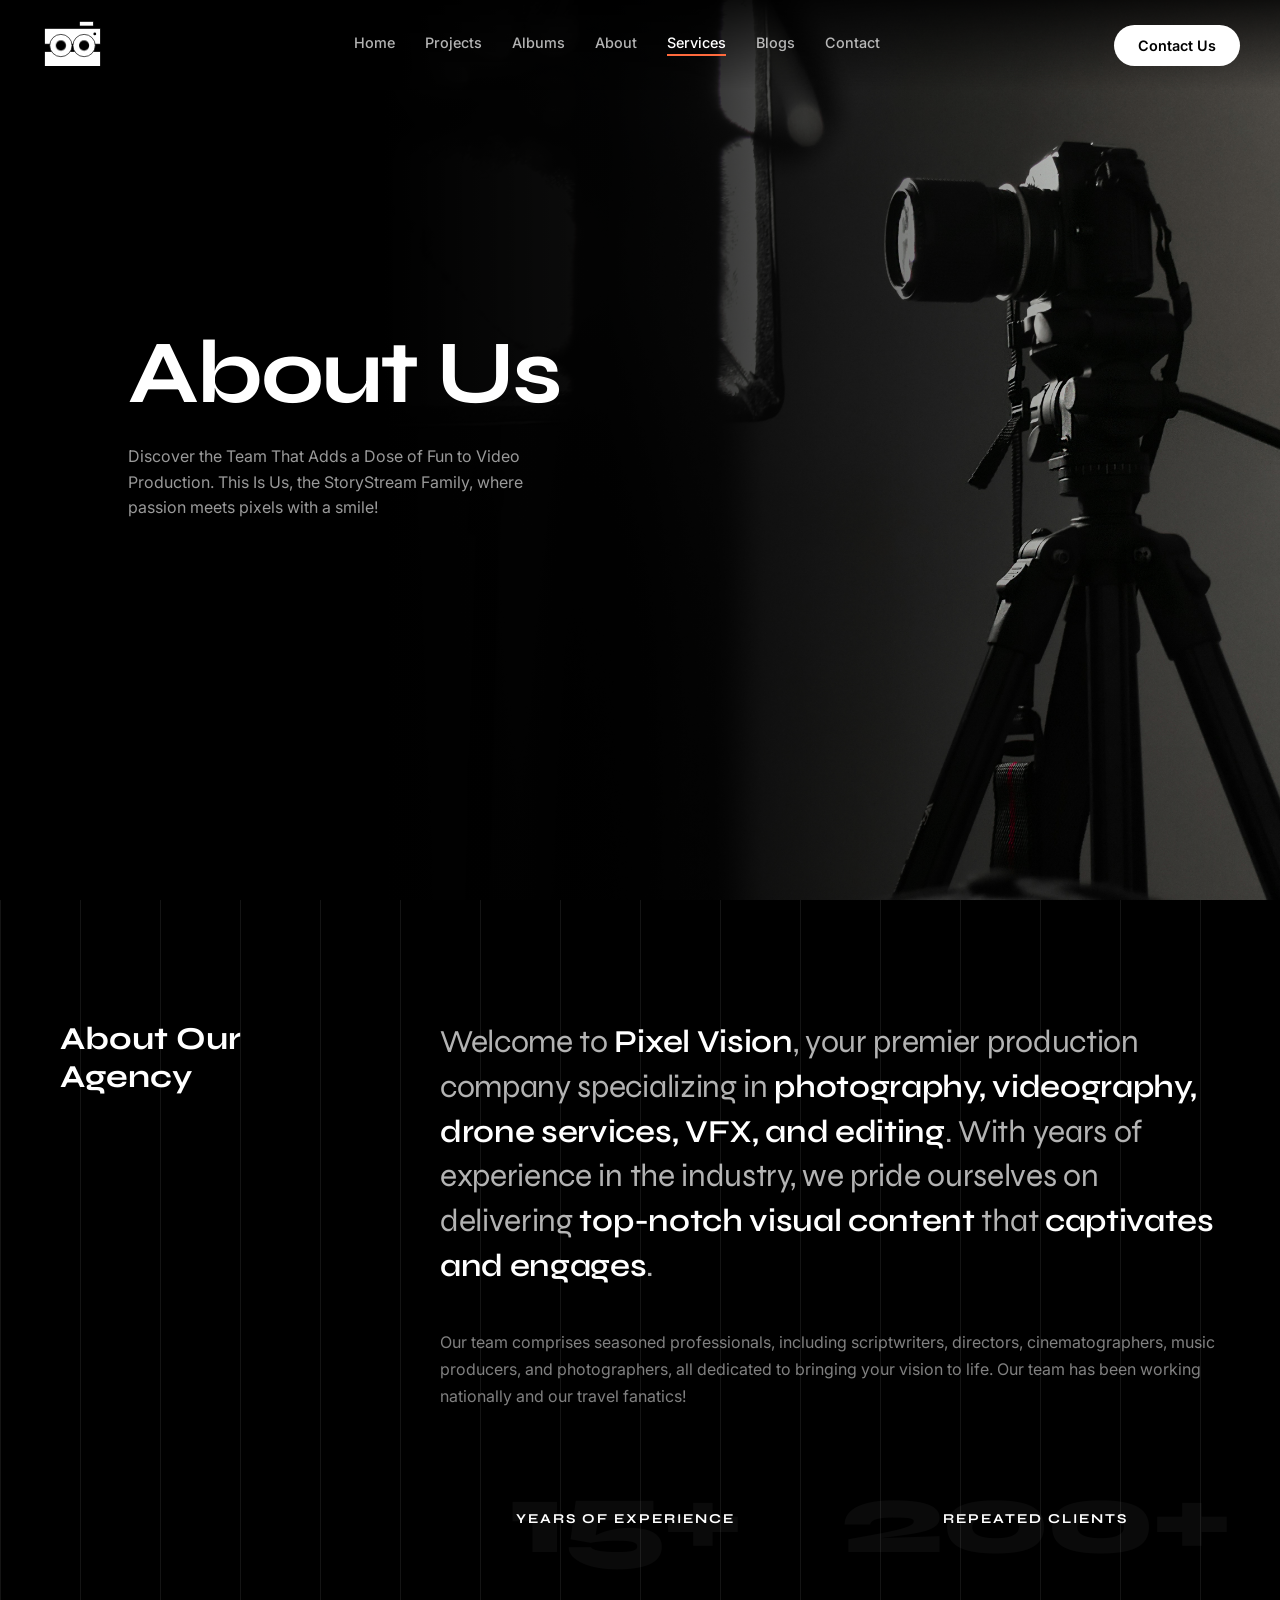
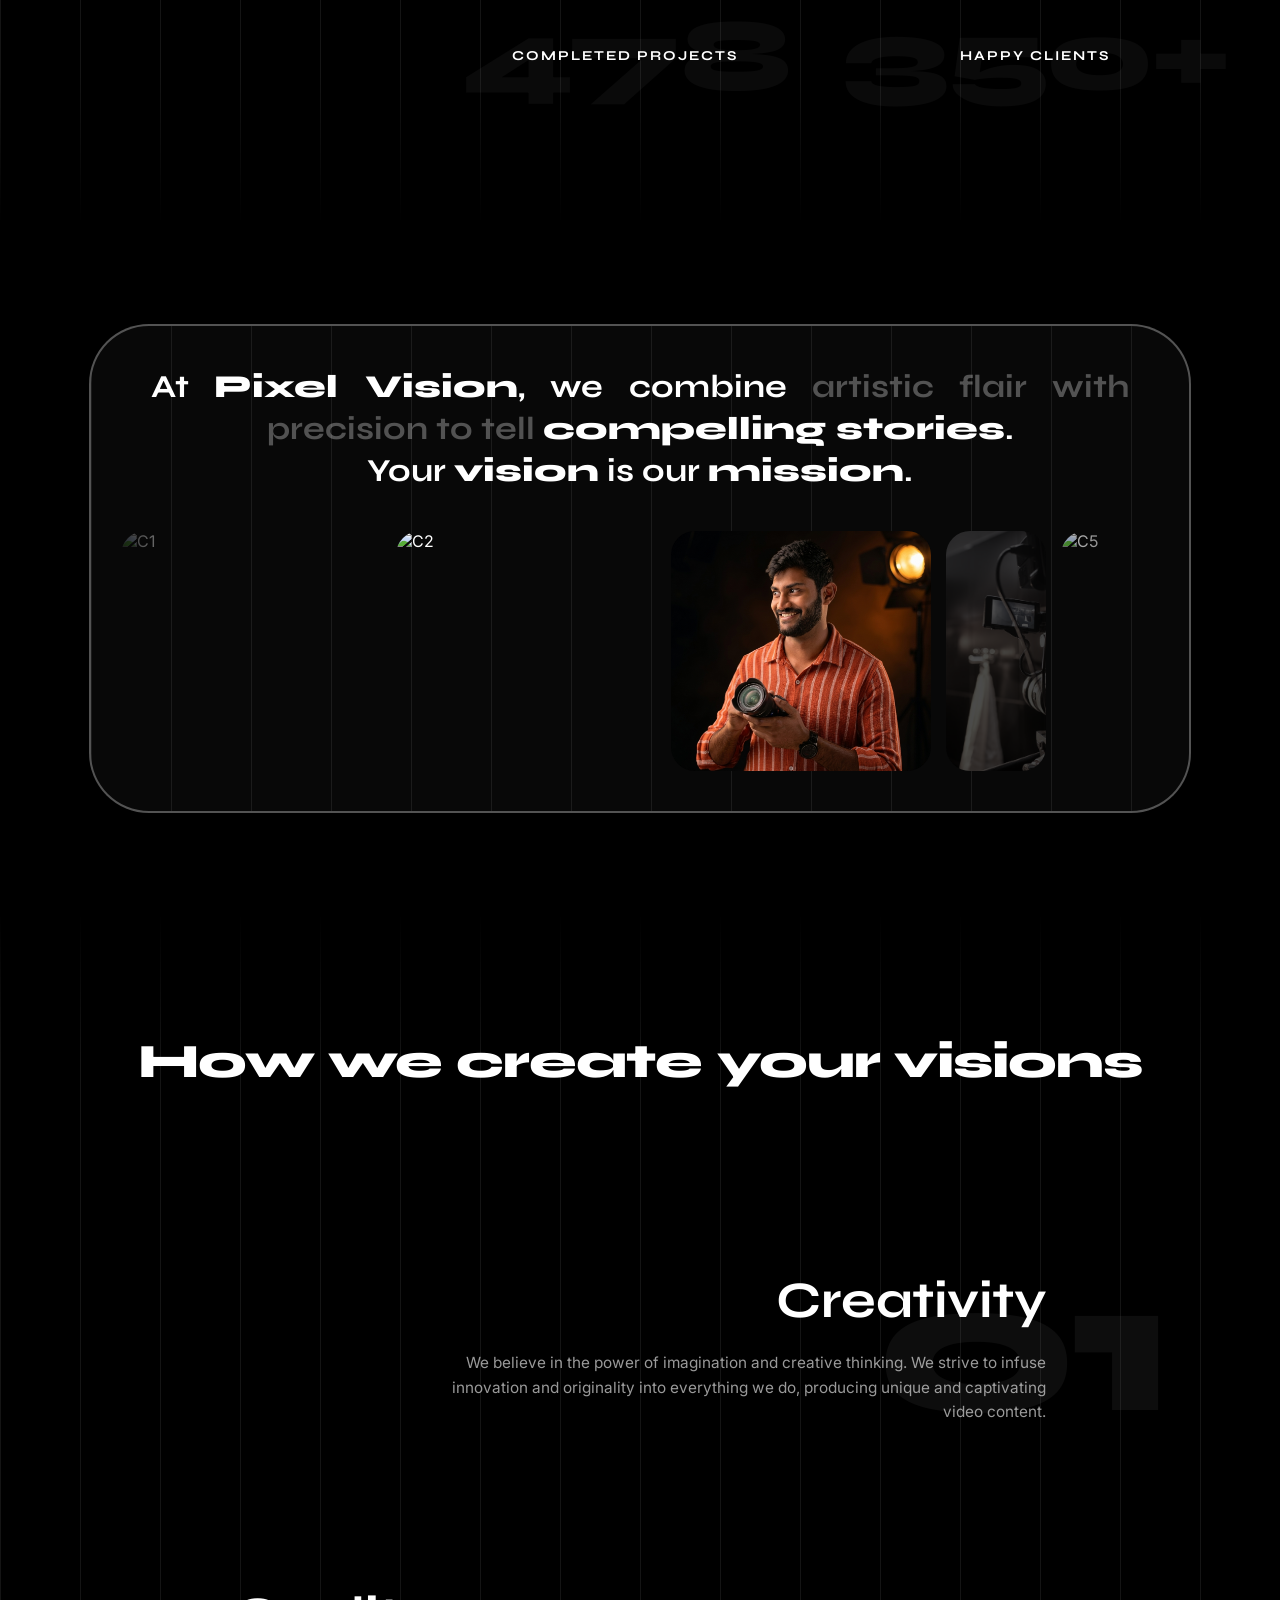
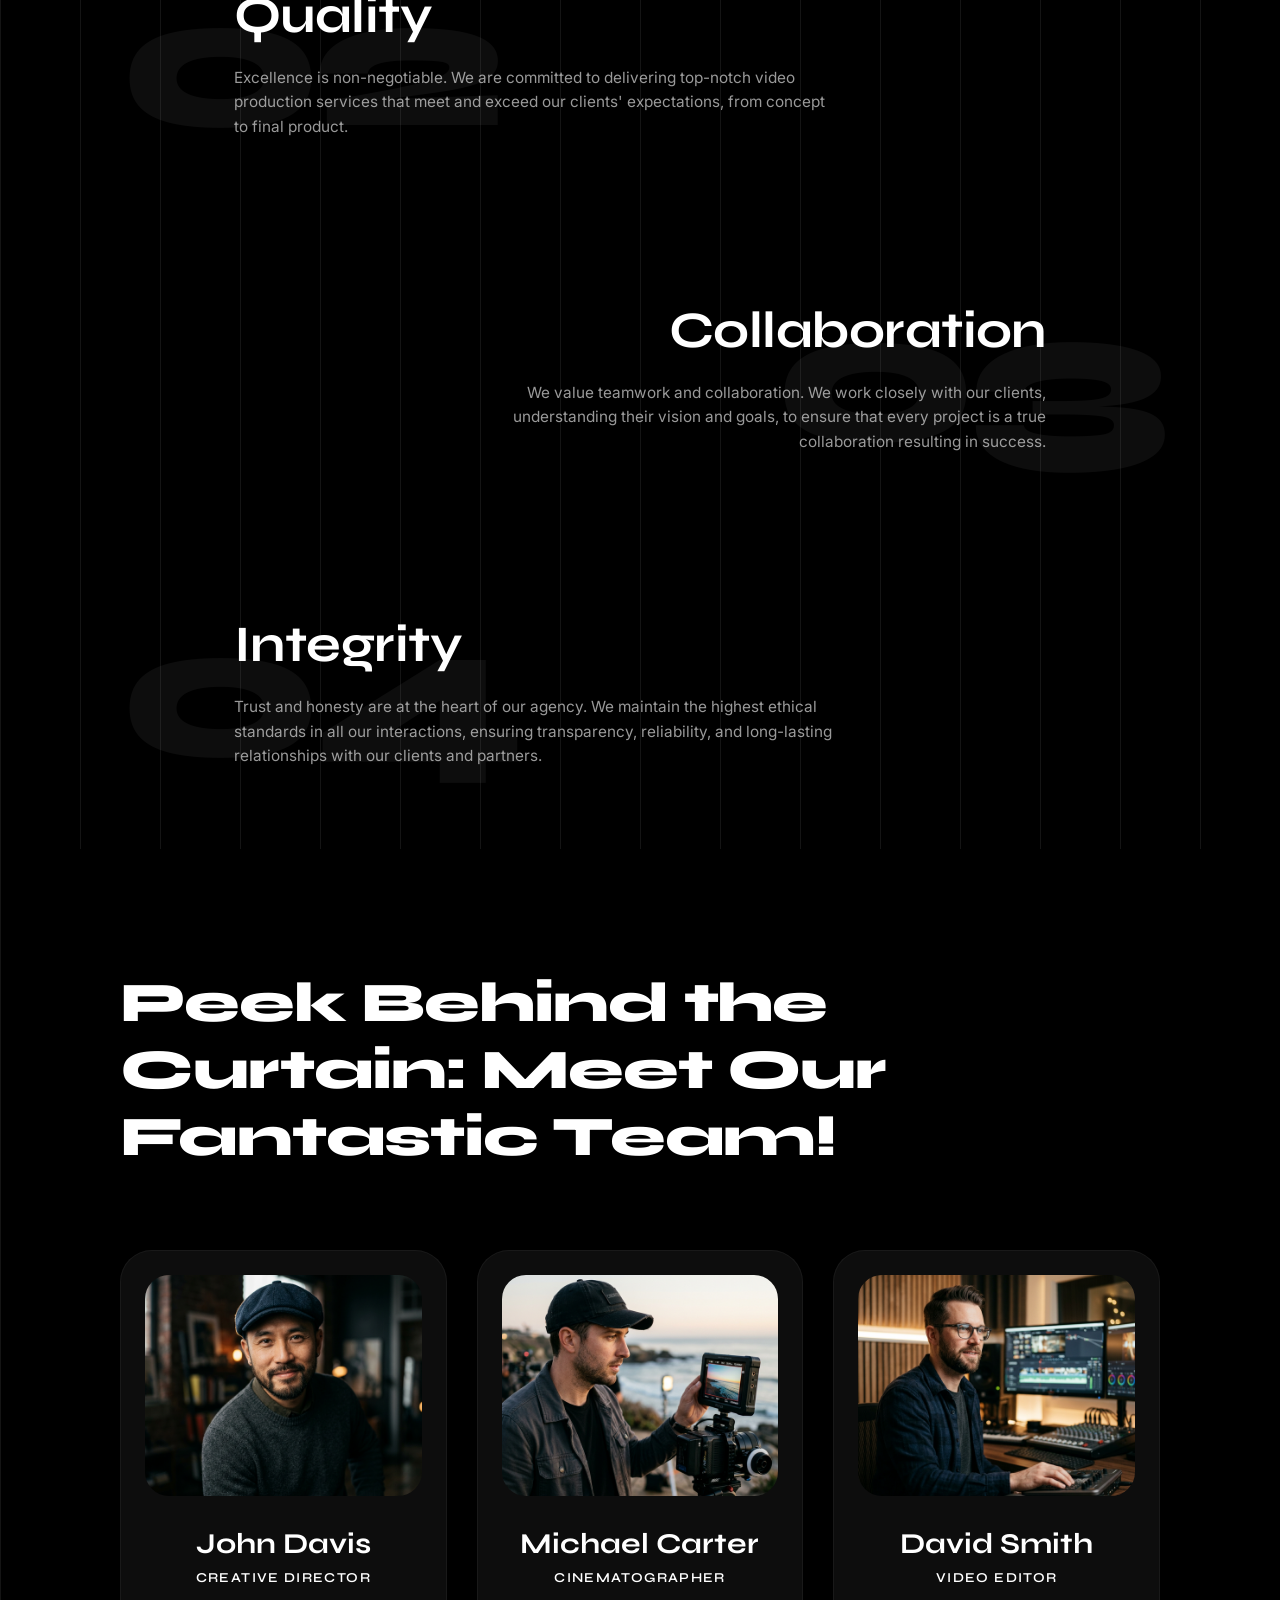
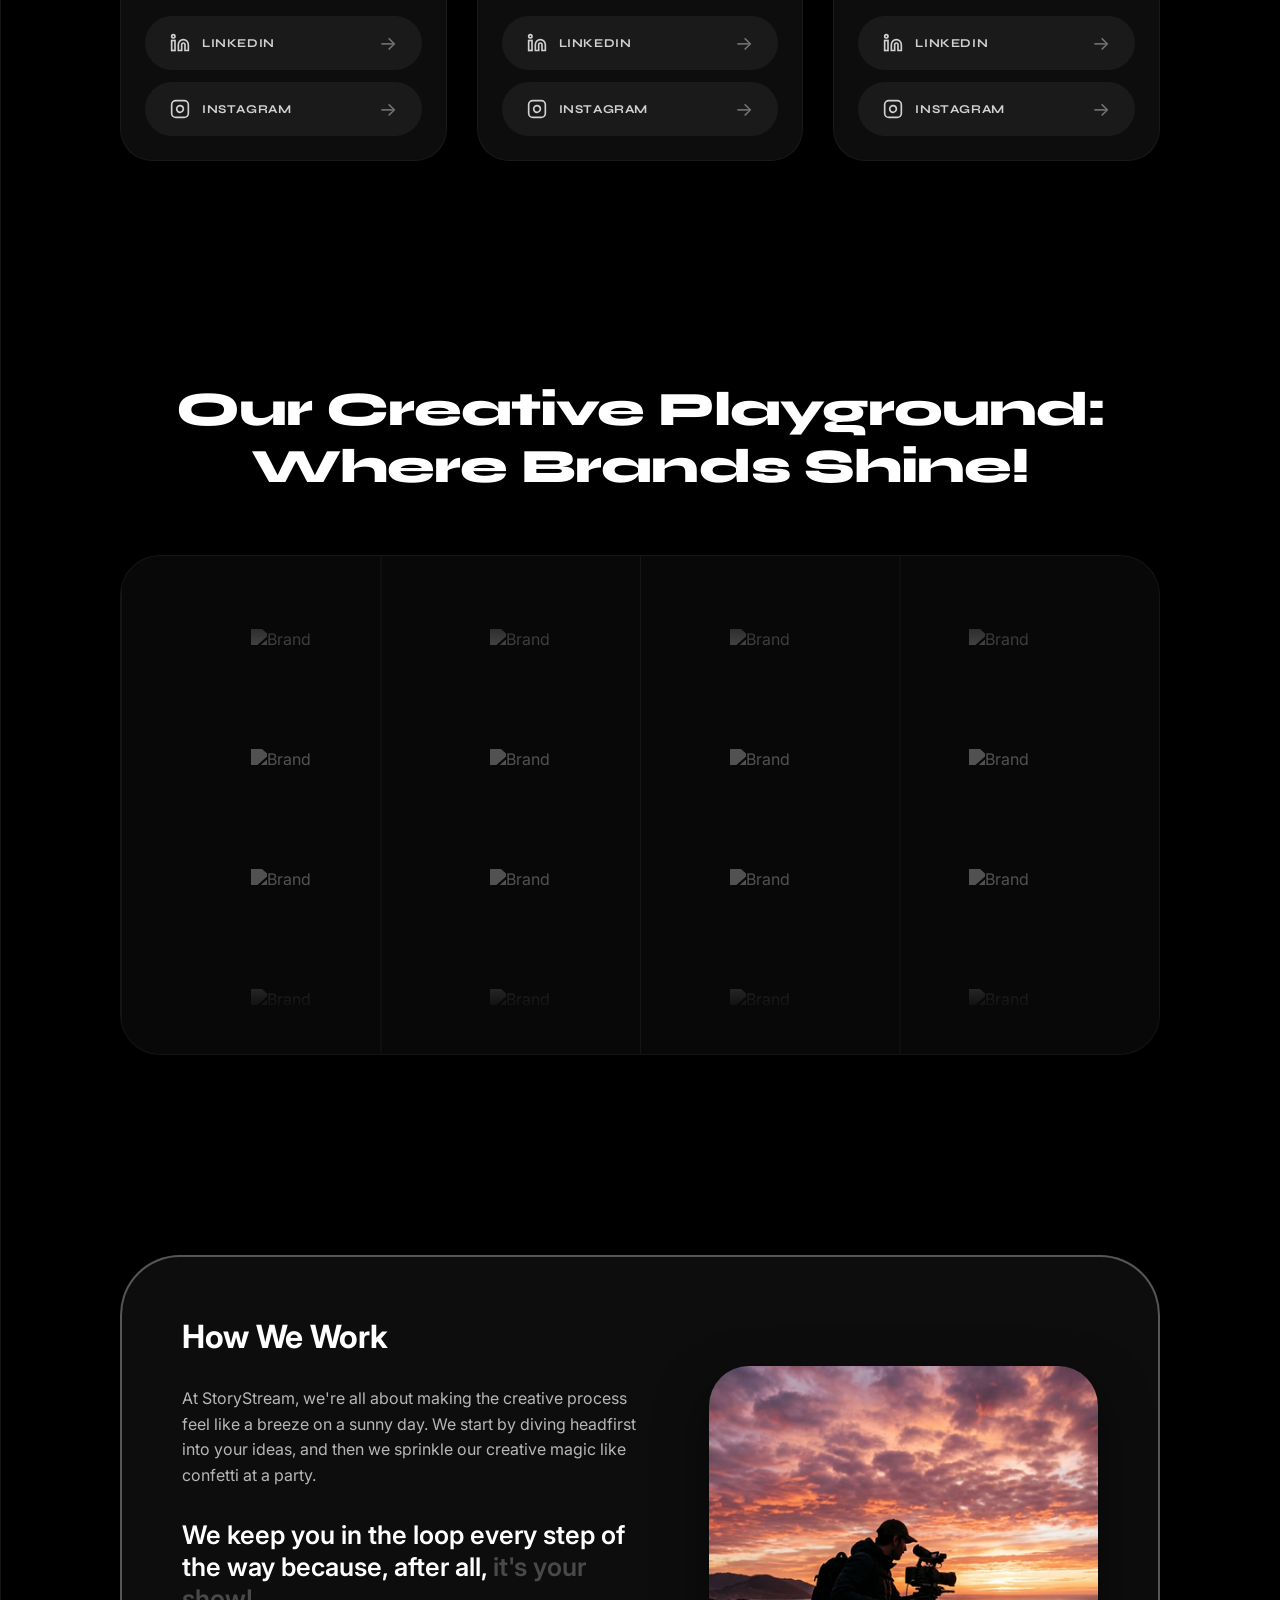
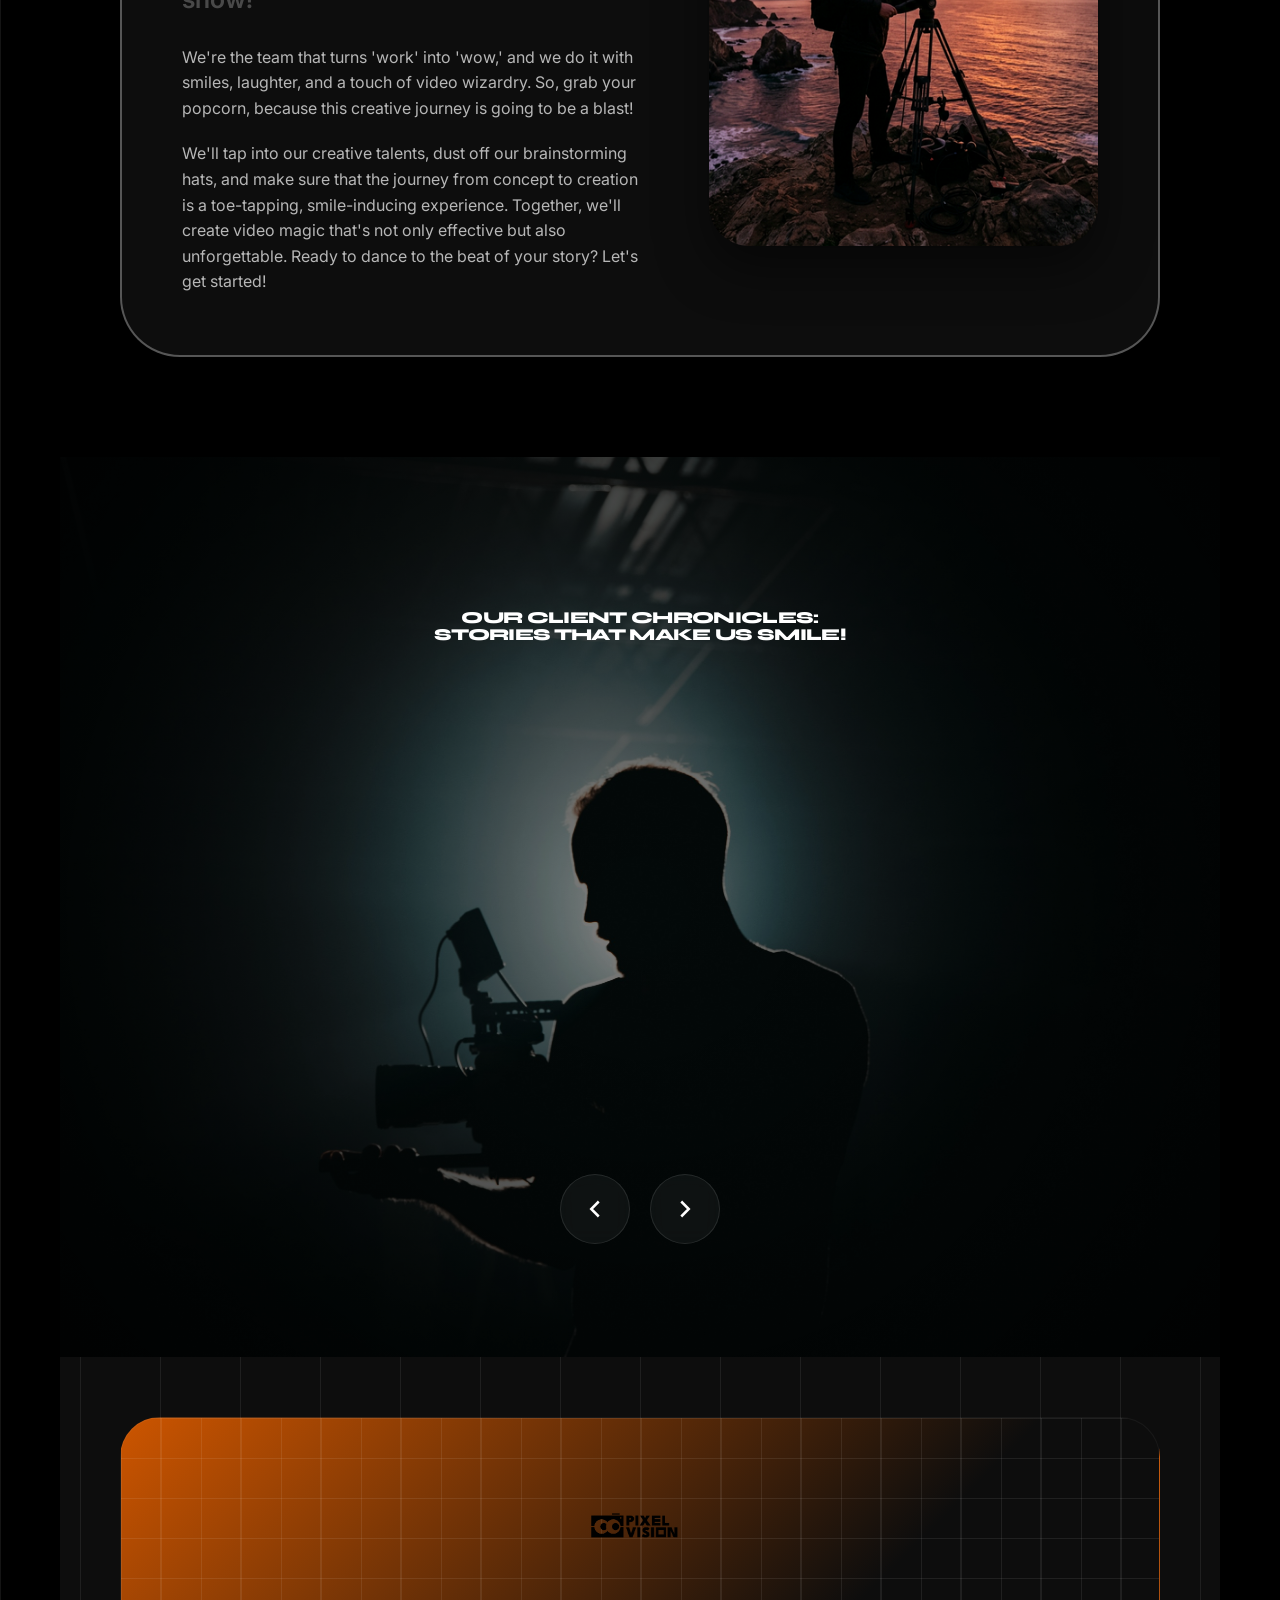
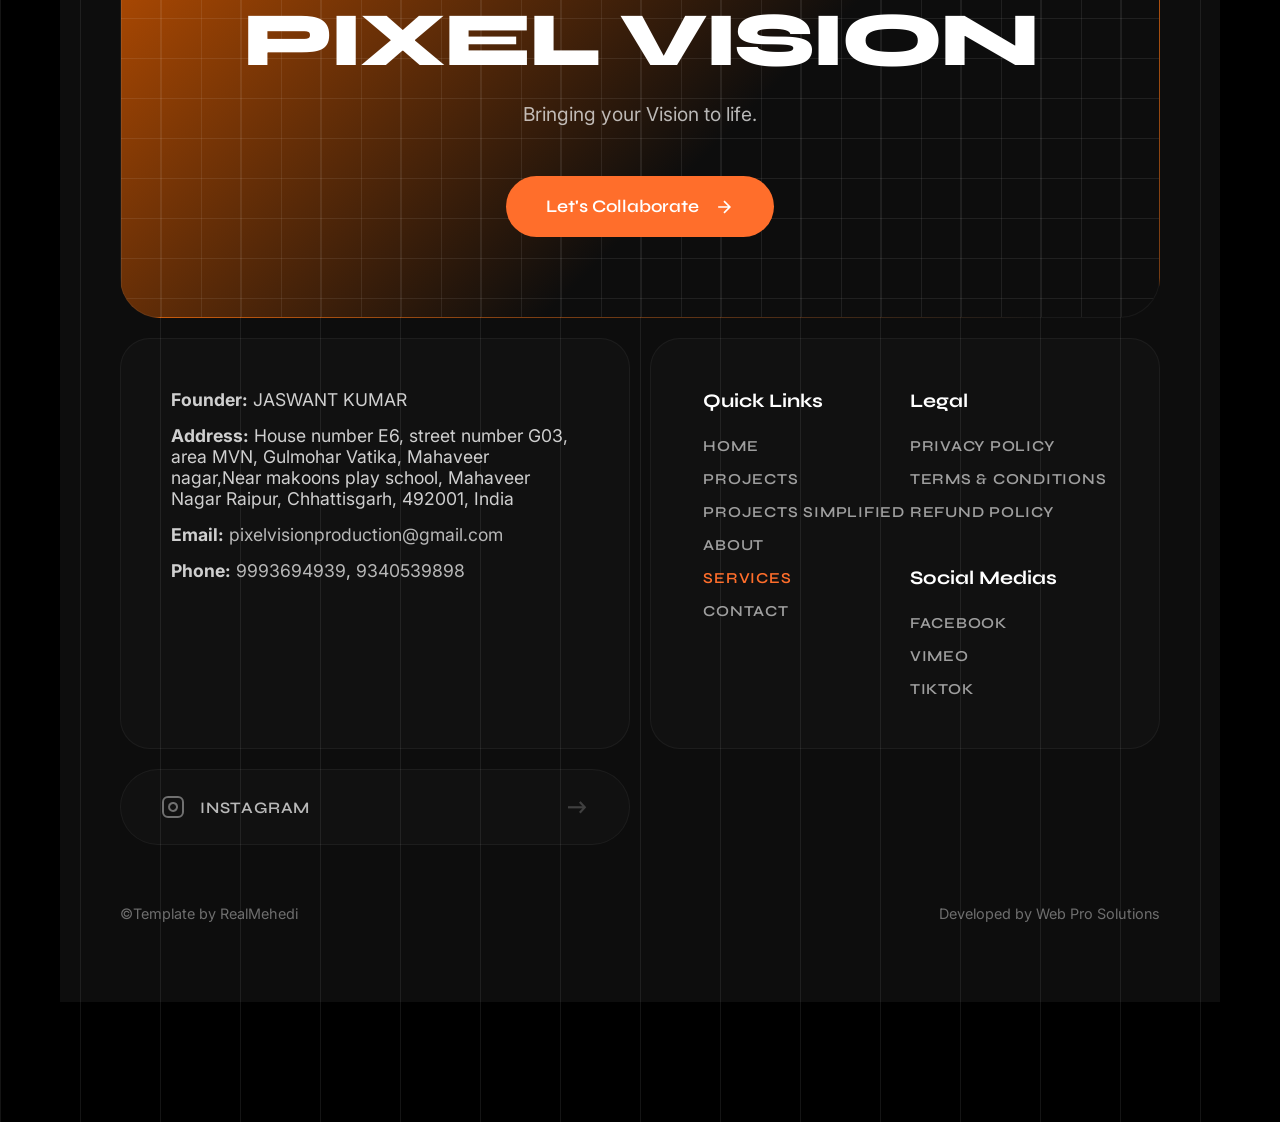
==== about-agency.html @ da931b00 "feat: remove newsletter subscription form from all footers" ====
<!DOCTYPE html>
<html lang="en">
<head>
    <meta charset="UTF-8">
    <meta name="viewport" content="width=device-width, initial-scale=1.0">
    <title>About Our Agency | Pixel Vision Studio</title>

    <link rel="preconnect" href="https://fonts.googleapis.com">
    <link rel="preconnect" href="https://fonts.gstatic.com" crossorigin>
    <link href="https://fonts.googleapis.com/css2?family=Inter:wght@400;500;600;700;800&family=Syne:wght@600;700;800&display=swap" rel="stylesheet">

    <link rel="stylesheet" href="style.css">

    <script src="https://cdnjs.cloudflare.com/ajax/libs/gsap/3.12.5/gsap.min.js" defer></script>
    <script src="https://cdnjs.cloudflare.com/ajax/libs/gsap/3.12.5/ScrollTrigger.min.js" defer></script>
    <script src="https://unpkg.com/@studio-freight/lenis@1.0.42/bundled/lenis.min.js" defer></script>
    <script src="script.js" defer></script>
</head>
<body class="about-page" data-lenis-profile="buttery">

    <nav class="top-nav">
        <div class="nav-container">
            <a href="index.html#home" class="nav-logo" style="text-decoration:none;">
                <!-- ─── CAMERA MASCOT (AS LOGO) ─── -->
                <div class="camera-mascot logo-mascot" id="cameraMascot">
                    <svg viewBox="0 0 140 100" fill="none" xmlns="http://www.w3.org/2000/svg">
                        <rect x="10" y="18" width="120" height="34" fill="white" stroke="black" stroke-width="1.5"/>
                        <rect x="10" y="68" width="120" height="34" fill="white" stroke="black" stroke-width="1.5"/>
                        <rect x="85" y="3" width="30" height="10" fill="white" stroke="black" stroke-width="1.5"/>
                        <circle cx="118" cy="30" r="3" fill="black"/>
                        <g class="eyes-container">
                            <circle cx="45" cy="55" r="24" fill="white" stroke="black" stroke-width="1.5"/>
                            <circle cx="95" cy="55" r="24" fill="white" stroke="black" stroke-width="1.5"/>
                            <g class="pupil-wrap" id="pupilLeftWrap">
                                <circle cx="45" cy="55" r="11" fill="black" class="pupil" id="pupilLeft"/>
                            </g>
                            <g class="pupil-wrap" id="pupilRightWrap">
                                <circle cx="95" cy="55" r="11" fill="black" class="pupil" id="pupilRight"/>
                            </g>
                        </g>
                    </svg>
                </div>
            </a>

            <div class="nav-links">
                <a href="index.html#home" class="nav-link">Home</a>
                <a href="#" class="nav-link">Projects</a>
                <a href="#" class="nav-link">Albums</a>
                <a href="about.html" class="nav-link">About</a>
                <a href="#" class="nav-link active">Services</a>
                <a href="#" class="nav-link">Blogs</a>
                <a href="#contact" class="nav-link">Contact</a>
            </div>

            <button class="hamburger-btn" id="hamburgerBtn" aria-label="Toggle navigation">
                <span></span><span></span><span></span>
            </button>

            <a href="#contact" class="get-template-btn">Contact Us</a>
        </div>
    </nav>

    <section class="about-agency-hero">
        <div class="hero-bg-wrapper">
            <img class="hero-bg-img" src="assets/about-agency.jpg" alt="About Our Agency">
            <div class="hero-fade-overlay"></div>
        </div>
        <div class="hero-content-left">
            <h1 class="hero-title">About Us</h1>
            <p class="hero-subtitle">Discover the Team That Adds a Dose of Fun to Video Production. This Is Us, the StoryStream Family, where passion meets pixels with a smile!</p>
        </div>
    </section>

    <section class="about-agency-textual">
        <div class="textual-container">
            <div class="textual-left">
                <h2 class="textual-title">About Our Agency</h2>
            </div>
            <div class="textual-right">
                <p class="para-lead">
                    Welcome to <strong>Pixel Vision</strong>, your premier production company specializing in <strong>photography, videography, drone services, VFX, and editing</strong>. With years of experience in the industry, we pride ourselves on delivering <strong>top-notch visual content</strong> that <strong>captivates and engages</strong>.
                </p>
                
                <p class="para-body">
                    Our team comprises seasoned professionals, including scriptwriters, directors, cinematographers, music producers, and photographers, all dedicated to bringing your vision to life. Our team has been working nationally and our travel fanatics!
                </p>

                <div class="agency-stats-grid">
                    <div class="agency-stat-card">
                        <span class="stat-number">15+</span>
                        <span class="stat-label">YEARS OF EXPERIENCE</span>
                    </div>
                    <div class="agency-stat-card">
                        <span class="stat-number">200+</span>
                        <span class="stat-label">REPEATED CLIENTS</span>
                    </div>
                    <div class="agency-stat-card">
                        <span class="stat-number">478</span>
                        <span class="stat-label">COMPLETED PROJECTS</span>
                    </div>
                    <div class="agency-stat-card">
                        <span class="stat-number">350+</span>
                        <span class="stat-label">HAPPY CLIENTS</span>
                    </div>
                </div>
            </div>
        </div>
    </section>

    <section class="creative-capsule-section">
        <div class="capsule-container">
            <div class="capsule-content">
                <h2 class="capsule-text">
                    At <strong>Pixel Vision</strong>, we combine <span class="dim">artistic flair with precision to tell</span> <strong>compelling stories</strong>. <br>Your <strong>vision</strong> is our <strong>mission</strong>.
                </h2>
            </div>
            
            <div class="capsule-carousel" id="capsuleCarousel">
                <div class="carousel-track" id="carouselTrack">
                    <!-- Standard items -->
                    <div class="carousel-item"><img src="assets/bg2.png" alt="C1"></div>
                    <div class="carousel-item"><img src="assets/bg3.png" alt="C2"></div>
                    <div class="carousel-item"><img src="assets/jaswant.png" alt="C3"></div>
                    <div class="carousel-item shrink"><img src="assets/about.jpg" alt="C4"></div>
                    <div class="carousel-item"><img src="assets/services/corporate.jpg" alt="C5"></div>
                    <div class="carousel-item shrink"><img src="assets/services/fashion.jpg" alt="C6"></div>
                </div>
            </div>
        </div>
    </section>

    <section class="visions-section">
        <div class="visions-container">
            <h2 class="visions-main-title">How we create your visions</h2>
            
            <!-- Vision Item 1 -->
            <div class="vision-item">
                <span class="vision-number">01</span>
                <div class="vision-content">
                    <h3 class="vision-title">Creativity</h3>
                    <p class="vision-desc">We believe in the power of imagination and creative thinking. We strive to infuse innovation and originality into everything we do, producing unique and captivating video content.</p>
                </div>
            </div>

            <!-- Vision Item 2 -->
            <div class="vision-item">
                <span class="vision-number">02</span>
                <div class="vision-content">
                    <h3 class="vision-title">Quality</h3>
                    <p class="vision-desc">Excellence is non-negotiable. We are committed to delivering top-notch video production services that meet and exceed our clients' expectations, from concept to final product.</p>
                </div>
            </div>

            <!-- Vision Item 3 -->
            <div class="vision-item">
                <span class="vision-number">03</span>
                <div class="vision-content">
                    <h3 class="vision-title">Collaboration</h3>
                    <p class="vision-desc">We value teamwork and collaboration. We work closely with our clients, understanding their vision and goals, to ensure that every project is a true collaboration resulting in success.</p>
                </div>
            </div>

            <!-- Vision Item 4 -->
            <div class="vision-item">
                <span class="vision-number">04</span>
                <div class="vision-content">
                    <h3 class="vision-title">Integrity</h3>
                    <p class="vision-desc">Trust and honesty are at the heart of our agency. We maintain the highest ethical standards in all our interactions, ensuring transparency, reliability, and long-lasting relationships with our clients and partners.</p>
                </div>
            </div>
        </div>
    <section class="team-section">
        <div class="team-container">
            <h2 class="team-main-title">Peek Behind the Curtain: Meet Our Fantastic Team!</h2>
            
            <div class="team-grid">
                <!-- Team Card 1 -->
                <div class="team-card">
                    <div class="team-image-wrapper">
                        <img src="assets/team-1.png" alt="John Davis">
                    </div>
                    <div class="team-info">
                        <h3 class="team-name">John Davis</h3>
                        <p class="team-role">CREATIVE DIRECTOR</p>
                        
                        <div class="team-socials">
                            <a href="#" class="team-social-pill">
                                <div class="pill-left">
                                    <svg viewBox="0 0 24 24" width="20" height="20" fill="none" stroke="currentColor" stroke-width="2"><path d="M16 8a6 6 0 0 1 6 6v7h-4v-7a2 2 0 0 0-2-2 2 2 0 0 0-2 2v7h-4v-7a6 6 0 0 1 6-6z"/><rect x="2" y="9" width="4" height="12"/><circle cx="4" cy="4" r="2"/></svg>
                                    <span>LINKEDIN</span>
                                </div>
                                <span class="pill-arrow">&rarr;</span>
                            </a>
                            <a href="#" class="team-social-pill">
                                <div class="pill-left">
                                    <svg viewBox="0 0 24 24" width="20" height="20" fill="none" stroke="currentColor" stroke-width="2"><rect x="2" y="2" width="20" height="20" rx="5" ry="5"/><path d="M16 11.37A4 4 0 1 1 12.63 8 4 4 0 0 1 16 11.37z"/><line x1="17.5" y1="6.5" x2="17.51" y2="6.5"/></svg>
                                    <span>INSTAGRAM</span>
                                </div>
                                <span class="pill-arrow">&rarr;</span>
                            </a>
                        </div>
                    </div>
                </div>

                <!-- Team Card 2 -->
                <div class="team-card">
                    <div class="team-image-wrapper">
                        <img src="assets/team-2.png" alt="Michael Carter">
                    </div>
                    <div class="team-info">
                        <h3 class="team-name">Michael Carter</h3>
                        <p class="team-role">CINEMATOGRAPHER</p>
                        
                        <div class="team-socials">
                            <a href="#" class="team-social-pill">
                                <div class="pill-left">
                                    <svg viewBox="0 0 24 24" width="20" height="20" fill="none" stroke="currentColor" stroke-width="2"><path d="M16 8a6 6 0 0 1 6 6v7h-4v-7a2 2 0 0 0-2-2 2 2 0 0 0-2 2v7h-4v-7a6 6 0 0 1 6-6z"/><rect x="2" y="9" width="4" height="12"/><circle cx="4" cy="4" r="2"/></svg>
                                    <span>LINKEDIN</span>
                                </div>
                                <span class="pill-arrow">&rarr;</span>
                            </a>
                            <a href="#" class="team-social-pill">
                                <div class="pill-left">
                                    <svg viewBox="0 0 24 24" width="20" height="20" fill="none" stroke="currentColor" stroke-width="2"><rect x="2" y="2" width="20" height="20" rx="5" ry="5"/><path d="M16 11.37A4 4 0 1 1 12.63 8 4 4 0 0 1 16 11.37z"/><line x1="17.5" y1="6.5" x2="17.51" y2="6.5"/></svg>
                                    <span>INSTAGRAM</span>
                                </div>
                                <span class="pill-arrow">&rarr;</span>
                            </a>
                        </div>
                    </div>
                </div>

                <!-- Team Card 3 -->
                <div class="team-card">
                    <div class="team-image-wrapper">
                        <img src="assets/team-3.png" alt="David Smith">
                    </div>
                    <div class="team-info">
                        <h3 class="team-name">David Smith</h3>
                        <p class="team-role">VIDEO EDITOR</p>
                        
                        <div class="team-socials">
                            <a href="#" class="team-social-pill">
                                <div class="pill-left">
                                    <svg viewBox="0 0 24 24" width="20" height="20" fill="none" stroke="currentColor" stroke-width="2"><path d="M16 8a6 6 0 0 1 6 6v7h-4v-7a2 2 0 0 0-2-2 2 2 0 0 0-2 2v7h-4v-7a6 6 0 0 1 6-6z"/><rect x="2" y="9" width="4" height="12"/><circle cx="4" cy="4" r="2"/></svg>
                                    <span>LINKEDIN</span>
                                </div>
                                <span class="pill-arrow">&rarr;</span>
                            </a>
                            <a href="#" class="team-social-pill">
                                <div class="pill-left">
                                    <svg viewBox="0 0 24 24" width="20" height="20" fill="none" stroke="currentColor" stroke-width="2"><rect x="2" y="2" width="20" height="20" rx="5" ry="5"/><path d="M16 11.37A4 4 0 1 1 12.63 8 4 4 0 0 1 16 11.37z"/><line x1="17.5" y1="6.5" x2="17.51" y2="6.5"/></svg>
                                    <span>INSTAGRAM</span>
                                </div>
                                <span class="pill-arrow">&rarr;</span>
                            </a>
                        </div>
                    </div>
                </div>
            </div>
        </div>
    </section>

    <section class="brands-section">
        <div class="brands-container">
            <h2 class="brands-main-title">Our Creative Playground: Where Brands Shine!</h2>
            
            <div class="brands-box">
                <!-- Column 1 (Up) -->
                <div class="logo-column" data-direction="up">
                    <div class="logo-track">
                        <div class="logo-item"><img src="https://logoipsum.com/assets/all-logos/logoipsum-258.svg" alt="Brand"></div>
                        <div class="logo-item"><img src="https://logoipsum.com/assets/all-logos/logoipsum-259.svg" alt="Brand"></div>
                        <div class="logo-item"><img src="https://logoipsum.com/assets/all-logos/logoipsum-260.svg" alt="Brand"></div>
                        <div class="logo-item"><img src="https://logoipsum.com/assets/all-logos/logoipsum-261.svg" alt="Brand"></div>
                        <!-- Duplicates for seamless loop -->
                        <div class="logo-item"><img src="https://logoipsum.com/assets/all-logos/logoipsum-258.svg" alt="Brand"></div>
                        <div class="logo-item"><img src="https://logoipsum.com/assets/all-logos/logoipsum-259.svg" alt="Brand"></div>
                    </div>
                </div>

                <!-- Column 2 (Down) -->
                <div class="logo-column" data-direction="down">
                    <div class="logo-track">
                        <div class="logo-item"><img src="https://logoipsum.com/assets/all-logos/logoipsum-262.svg" alt="Brand"></div>
                        <div class="logo-item"><img src="https://logoipsum.com/assets/all-logos/logoipsum-263.svg" alt="Brand"></div>
                        <div class="logo-item"><img src="https://logoipsum.com/assets/all-logos/logoipsum-264.svg" alt="Brand"></div>
                        <div class="logo-item"><img src="https://logoipsum.com/assets/all-logos/logoipsum-265.svg" alt="Brand"></div>
                        <!-- Duplicates -->
                        <div class="logo-item"><img src="https://logoipsum.com/assets/all-logos/logoipsum-262.svg" alt="Brand"></div>
                        <div class="logo-item"><img src="https://logoipsum.com/assets/all-logos/logoipsum-263.svg" alt="Brand"></div>
                    </div>
                </div>

                <!-- Column 3 (Up) -->
                <div class="logo-column" data-direction="up">
                    <div class="logo-track">
                        <div class="logo-item"><img src="https://logoipsum.com/assets/all-logos/logoipsum-211.svg" alt="Brand"></div>
                        <div class="logo-item"><img src="https://logoipsum.com/assets/all-logos/logoipsum-212.svg" alt="Brand"></div>
                        <div class="logo-item"><img src="https://logoipsum.com/assets/all-logos/logoipsum-213.svg" alt="Brand"></div>
                        <div class="logo-item"><img src="https://logoipsum.com/assets/all-logos/logoipsum-214.svg" alt="Brand"></div>
                        <!-- Duplicates -->
                        <div class="logo-item"><img src="https://logoipsum.com/assets/all-logos/logoipsum-211.svg" alt="Brand"></div>
                        <div class="logo-item"><img src="https://logoipsum.com/assets/all-logos/logoipsum-212.svg" alt="Brand"></div>
                    </div>
                </div>

                <!-- Column 4 (Down) -->
                <div class="logo-column" data-direction="down">
                    <div class="logo-track">
                        <div class="logo-item"><img src="https://logoipsum.com/assets/all-logos/logoipsum-215.svg" alt="Brand"></div>
                        <div class="logo-item"><img src="https://logoipsum.com/assets/all-logos/logoipsum-216.svg" alt="Brand"></div>
                        <div class="logo-item"><img src="https://logoipsum.com/assets/all-logos/logoipsum-217.svg" alt="Brand"></div>
                        <div class="logo-item"><img src="https://logoipsum.com/assets/all-logos/logoipsum-218.svg" alt="Brand"></div>
                        <!-- Duplicates -->
                        <div class="logo-item"><img src="https://logoipsum.com/assets/all-logos/logoipsum-215.svg" alt="Brand"></div>
                        <div class="logo-item"><img src="https://logoipsum.com/assets/all-logos/logoipsum-216.svg" alt="Brand"></div>
                    </div>
                </div>
            </div>
        </div>
    </section>

    <section class="work-process-section">
        <div class="work-process-container">
            <div class="work-text-content">
                <h2 class="work-title">How We Work</h2>
                <div class="work-paragraphs">
                    <p class="para-story">At StoryStream, we're all about making the creative process feel like a breeze on a sunny day. We start by diving headfirst into your ideas, and then we sprinkle our creative magic like confetti at a party.</p>
                    
                    <h3 class="work-emphasis">We keep you in the loop every step of the way because, after all, <span class="highlight">it's your show!</span></h3>
                    
                    <p class="para-story">We're the team that turns 'work' into 'wow,' and we do it with smiles, laughter, and a touch of video wizardry. So, grab your popcorn, because this creative journey is going to be a blast!</p>
                    
                    <p class="para-story">We'll tap into our creative talents, dust off our brainstorming hats, and make sure that the journey from concept to creation is a toe-tapping, smile-inducing experience. Together, we'll create video magic that's not only effective but also unforgettable. Ready to dance to the beat of your story? Let's get started!</p>
                </div>
            </div>
            
            <div class="work-image-wrapper">
                <img src="assets/how-we-work.png" alt="Our Creative Process" class="parallax-img">
            </div>
        </div>
    </section>

    <!-- Content sections would go here (similar to about.html) -->
    <!-- For now, we will just show the hero as requested -->

    <section class="testimonials-section">
        <div class="testimonials-bg">
            <img src="assets/testimonials.jpg" alt="Testimonials Background">
            <div class="testimonials-overlay"></div>
        </div>

        <div class="testimonials-wrapper">
            <div class="testimonials-header">
                <h2 class="testimonials-title">Our Client Chronicles:<br>Stories that Make Us Smile!</h2>
            </div>

            <div class="testimonials-slider">
                <div class="testimonials-container" id="testimonialsContainer">
                    <!-- Testimonial 1 -->
                    <div class="testimonial-card">
                        <div class="testimonial-brand">
                            <div class="brand-logo">
                                <svg viewBox="0 0 160 40" fill="white">
                                    <circle cx="20" cy="20" r="12" fill="none" stroke="currentColor" stroke-width="2"/>
                                    <path d="M15 20h10M20 15v10" stroke="currentColor" stroke-width="2"/>
                                    <text x="45" y="27" font-family="Syne" font-size="18" font-weight="700">Logoipsum</text>
                                </svg>
                            </div>
                            <div class="quote-icon">
                                <svg viewBox="0 0 24 24" fill="currentColor">
                                    <path d="M14.017 21L14.017 18C14.017 16.899 14.916 16 16.017 16H19.017V12H15.017C13.911 12 13.017 11.106 13.017 10V6C13.017 4.894 13.911 4 15.017 4H19.017C20.123 4 21.017 4.894 21.017 6V10C21.017 10.5 20.8 11 20.44 11.36C20.08 11.72 19.5 12 19.017 12V16C21.226 16 23.017 17.791 23.017 20V21H14.017ZM3 21L3 18C3 16.899 3.899 16 5 16H8V12H4C2.894 12 2 11.106 2 10V6C2 4.894 2.894 4 4 4H8C9.106 4 10 4.894 10 6V10C10 10.5 9.78 11 9.42 11.36C9.06 11.72 8.48 12 8 12V16C10.209 16 12 17.791 12 20V21H3Z"/>
                                </svg>
                            </div>
                        </div>
                        <p class="testimonial-text">"We are thrilled with our new corporate videos. The team was incredibly calm, patient, and fostered a pleasant atmosphere. Everything came together seamlessly! We wholeheartedly endorse and would recommend them anytime."</p>
                    </div>

                    <!-- Testimonial 2 -->
                    <div class="testimonial-card">
                        <div class="testimonial-brand">
                            <div class="brand-logo">
                                <svg viewBox="0 0 160 40" fill="white">
                                    <rect x="5" y="10" width="30" height="20" rx="4" fill="none" stroke="currentColor" stroke-width="2"/>
                                    <text x="45" y="27" font-family="Syne" font-size="18" font-weight="700">BRANDCO</text>
                                </svg>
                            </div>
                            <div class="quote-icon">
                                <svg viewBox="0 0 24 24" fill="currentColor">
                                    <path d="M14.017 21L14.017 18C14.017 16.899 14.916 16 16.017 16H19.017V12H15.017C13.911 12 13.017 11.106 13.017 10V6C13.017 4.894 13.911 4 15.017 4H19.017C20.123 4 21.017 4.894 21.017 6V10C21.017 10.5 20.8 11 20.44 11.36C20.08 11.72 19.5 12 19.017 12V16C21.226 16 23.017 17.791 23.017 20V21H14.017ZM3 21L3 18C3 16.899 3.899 16 5 16H8V12H4C2.894 12 2 11.106 2 10V6C2 4.894 2.894 4 4 4H8C9.106 4 10 4.894 10 6V10C10 10.5 9.78 11 9.42 11.36C9.06 11.72 8.48 12 8 12V16C10.209 16 12 17.791 12 20V21H3Z"/>
                                </svg>
                            </div>
                        </div>
                        <p class="testimonial-text">"The urban chronicles project was a huge success. Their attention to detail and ability to capture the soul of the city was remarkable. We look forward to many more collaborations."</p>
                    </div>

                    <!-- Testimonial 3 -->
                    <div class="testimonial-card">
                        <div class="testimonial-brand">
                            <div class="brand-logo">
                                <svg viewBox="0 0 160 40" fill="white">
                                    <path d="M10 30L25 10L40 30H10Z" fill="none" stroke="currentColor" stroke-width="2"/>
                                    <text x="50" y="27" font-family="Syne" font-size="18" font-weight="700">Artisan</text>
                                </svg>
                            </div>
                            <div class="quote-icon">
                                <svg viewBox="0 0 24 24" fill="currentColor">
                                    <path d="M14.017 21L14.017 18C14.017 16.899 14.916 16 16.017 16H19.017V12H15.017C13.911 12 13.017 11.106 13.017 10V6C13.017 4.894 13.911 4 15.017 4H19.017C20.123 4 21.017 4.894 21.017 6V10C21.017 10.5 20.8 11 20.44 11.36C20.08 11.72 19.5 12 19.017 12V16C21.226 16 23.017 17.791 23.017 20V21H14.017ZM3 21L3 18C3 16.899 3.899 16 5 16H8V12H4C2.894 12 2 11.106 2 10V6C2 4.894 2.894 4 4 4H8C9.106 4 10 4.894 10 6V10C10 10.5 9.78 11 9.42 11.36C9.06 11.72 8.48 12 8 12V16C10.209 16 12 17.791 12 20V21H3Z"/>
                                </svg>
                            </div>
                        </div>
                        <p class="testimonial-text">"Working with Jaswant was an absolute pleasure. His creative vision and high-end results transformed our fashion campaign into something truly cinematic."</p>
                    </div>
                </div>

                <div class="testimonials-nav">
                    <button class="nav-btn prev-btn" id="prevTestimonial">
                        <svg viewBox="0 0 24 24" fill="none" stroke="currentColor" stroke-width="2">
                            <path d="M15 18l-6-6 6-6"/>
                        </svg>
                    </button>
                    <button class="nav-btn next-btn" id="nextTestimonial">
                        <svg viewBox="0 0 24 24" fill="none" stroke="currentColor" stroke-width="2">
                            <path d="M9 18l6-6-6-6"/>
                        </svg>
                    </button>
                </div>
            </div>
        </div>
    </section>

    <!-- Premium Footer Region -->
    <footer class="site-footer" id="contact">
        <div class="footer-container">
            <!-- Top CTA Box -->
            <div class="footer-cta-box">
                <img src="assets/logo.png" alt="Pixel Vision Logo" class="footer-logo">
                <h2 class="footer-headline">PIXEL VISION</h2>
                <p class="footer-subhead">Bringing your Vision to life.</p>
                <a href="mailto:pixelvisionproduction@gmail.com" class="footer-cta-btn">
                    Let's Collaborate 
                    <svg viewBox="0 0 24 24" width="20" height="20" fill="none" stroke="currentColor" stroke-width="2">
                        <path d="M5 12h14M12 5l7 7-7 7"/>
                    </svg>
                </a>
            </div>

            <!-- Middle Info Grid -->
            <div class="footer-info-grid">
                <!-- Left Box -->
                <div class="footer-info-box contact-box">
                    <p><strong>Founder:</strong> JASWANT KUMAR</p>
                    <p><strong>Address:</strong> House number E6, street number G03, area MVN, Gulmohar Vatika, Mahaveer nagar,Near makoons play school, Mahaveer Nagar Raipur, Chhattisgarh, 492001, India</p>
                    <p><strong>Email:</strong> <a href="mailto:pixelvisionproduction@gmail.com" style="color: rgba(255,255,255,0.7); text-decoration: none;">pixelvisionproduction@gmail.com</a></p>
                    <p><strong>Phone:</strong> <a href="tel:9993694939" style="color: rgba(255,255,255,0.7); text-decoration: none;">9993694939</a>, <a href="tel:9340539898" style="color: rgba(255,255,255,0.7); text-decoration: none;">9340539898</a></p>
                    

                </div>

                <!-- Right Box -->
                <div class="footer-info-box links-box">
                    <div class="link-column">
                        <h4>Quick Links</h4>
                        <a href="index.html#home">HOME</a>
                        <a href="#">PROJECTS</a>
                        <a href="#">PROJECTS SIMPLIFIED</a>
                        <a href="about.html">ABOUT</a>
                        <a href="#" class="active">SERVICES</a>
                        <a href="#">CONTACT</a>
                    </div>
                    <div class="link-column">
                        <h4>Legal</h4>
                        <a href="#">PRIVACY POLICY</a>
                        <a href="#">TERMS & CONDITIONS</a>
                        <a href="#">REFUND POLICY</a>
                        
                        <h4 class="mt-4">Social Medias</h4>
                        <a href="#">FACEBOOK</a>
                        <a href="#">VIMEO</a>
                        <a href="#">TIKTOK</a>
                    </div>
                </div>
            </div>

            <!-- Social Grid -->
            <div class="footer-social-grid">
                <a href="#" class="social-pill">
                    <svg viewBox="0 0 24 24" width="24" height="24" fill="none" stroke="currentColor" stroke-width="2"><rect x="2" y="2" width="20" height="20" rx="5" ry="5"/><path d="M16 11.37A4 4 0 1 1 12.63 8 4 4 0 0 1 16 11.37z"/><line x1="17.5" y1="6.5" x2="17.51" y2="6.5"/></svg>
                    INSTAGRAM
                    <span class="arrow">&rarr;</span>
                </a>
            </div>

            <!-- Copyright Bar -->
            <div class="footer-copy-bar">
                <p>&copy;Template by RealMehedi</p>
                <div class="built-in">
                    <p>Developed by Web Pro Solutions</p>
                </div>
            </div>
        </div>
    </footer>

</body>
</html>
---- style.css ----
:root {
  --color-bg: #000;
  --color-text: #ffffff;
  --color-text-muted: #a0a0a0;
  --color-primary: #ff5722;
  --font-heading: "Syne", sans-serif;
  --font-body: "Inter", sans-serif;
  --nav-height: 90px;
}

* {
  margin: 0;
  padding: 0;
  box-sizing: border-box;
}

html {
  scroll-behavior: auto;
}

html.lenis,
html.lenis body {
  height: auto;
}
.lenis.lenis-smooth {
  scroll-behavior: auto !important;
}
.lenis.lenis-stopped {
  overflow: hidden;
}

body {
  background-color: var(--color-bg);
  color: var(--color-text);
  font-family: var(--font-body);
  overflow-x: clip;
  -webkit-font-smoothing: antialiased;
  -moz-osx-font-smoothing: grayscale;
}

/* --- Top Navigation --- */
.top-nav {
  position: fixed;
  top: 0;
  left: 0;
  width: 100%;
  z-index: 99999;
  padding: 20px 40px;
  background: linear-gradient(
    to bottom,
    rgba(0, 0, 0, 0.8) 0%,
    transparent 100%
  );
  pointer-events: none;
}

.nav-container {
  max-width: 1400px;
  margin: 0 auto;
  display: flex;
  justify-content: space-between;
  align-items: center;
  pointer-events: auto;
}

.nav-logo {
  display: flex;
  align-items: center;
  gap: 10px;
  color: white;
}

.nav-logo-img {
  height: 75px;
  width: auto;
  display: block;
  object-fit: contain;
  filter: brightness(0) invert(1); /* Forces the image to be white */
}

.nav-links {
  display: flex;
  gap: 30px;
  align-items: center;
}

.nav-link {
  font-family: var(--font-body);
  font-size: 0.9rem;
  font-weight: 500;
  color: rgba(255, 255, 255, 0.7);
  text-decoration: none;
  transition: color 0.3s ease;
  padding-bottom: 5px;
  position: relative;
}

.nav-link:hover,
.nav-link.active {
  color: white;
}

.nav-link.active::after {
  content: "";
  position: absolute;
  bottom: 0;
  left: 0;
  width: 100%;
  height: 2px;
  background: #ff6a3d;
}

.get-template-btn {
  background: white;
  color: black;
  font-family: var(--font-body);
  font-weight: 600;
  font-size: 0.9rem;
  padding: 12px 24px;
  border-radius: 30px;
  text-decoration: none;
  transition:
    transform 0.3s ease,
    background 0.3s;
}

.get-template-btn:hover {
  transform: scale(1.05);
  background: #f0f0f0;
}

/* Hamburger Menu Button */
.hamburger-btn {
  display: none; /* Hidden on desktop */
  background: none;
  border: none;
  cursor: pointer;
  padding: 8px;
  z-index: 100;
  flex-direction: column;
  gap: 5px;
}

.hamburger-btn span {
  display: block;
  width: 24px;
  height: 2px;
  background: white;
  border-radius: 2px;
  transition: all 0.3s ease;
}

.hamburger-btn.active span:nth-child(1) {
  transform: rotate(45deg) translate(5px, 5px);
}

.hamburger-btn.active span:nth-child(2) {
  opacity: 0;
}

.hamburger-btn.active span:nth-child(3) {
  transform: rotate(-45deg) translate(5px, -5px);
}

/* Mobile Nav Overlay */
@media (max-width: 992px) {
  .hamburger-btn {
    display: flex;
  }
  .nav-container {
    justify-content: space-between;
  }

  .nav-links {
    display: none;
    position: fixed;
    top: 0;
    left: 0;
    width: 100%;
    height: 100vh;
    background: rgba(0, 0, 0, 0.95);
    backdrop-filter: blur(20px);
    -webkit-backdrop-filter: blur(20px);
    flex-direction: column;
    justify-content: center;
    align-items: center;
    gap: 30px;
    z-index: 99;
  }

  .nav-links.mobile-open {
    display: flex;
  }

  .nav-links .nav-link {
    font-size: 1.5rem;
    font-weight: 600;
    color: rgba(255, 255, 255, 0.8);
  }

  .get-template-btn {
    display: none;
  }
}

/* --- Hero Section --- */
.hero-section {
  position: relative;
  width: 100%;
  min-height: 100vh;
  display: flex;
  align-items: center;
  justify-content: center;
  overflow: hidden;
  background: #000;
  transform-origin: center center;
  will-change: transform, border-radius;
  z-index: 1;
}

.hero-image-bg,
.hero-video-bg {
  position: absolute;
  top: 44%;
  left: 50%;
  min-width: 100%;
  min-height: 120%;
  width: auto;
  height: auto;
  transform: translateX(-50%) translateY(-50%);
  object-fit: cover;
  z-index: 1;
  opacity: 0.6;
}

.hero-overlay-gradient {
  position: absolute;
  inset: 0;
  background: radial-gradient(
    circle at center,
    rgba(0, 0, 0, 0) 0%,
    rgba(0, 0, 0, 0.8) 100%
  );
  z-index: 2;
}

.noise-overlay {
  position: absolute;
  inset: 0;
  width: 100%;
  height: 100%;
  pointer-events: none;
  z-index: 3;
  image-rendering: pixelated;
  opacity: 1;
}

.hero-content-center {
  position: relative;
  z-index: 10;
  text-align: center;
  max-width: 1000px;
  padding: 0 40px;
  transform: translateY(30px); /* Shift text slightly downward */
}

.hero-main-title {
  font-family: var(--font-heading);
  font-size: clamp(3.5rem, 7vw, 7.5rem);
  font-weight: 700;
  color: white;
  line-height: 1.1;
  letter-spacing: -0.03em;
  margin-bottom: 30px;
}

.hero-subtitle {
  font-family: var(--font-body);
  font-size: clamp(1.2rem, 1.8vw, 1.5rem);
  color: rgba(255, 255, 255, 0.8);
  line-height: 1.6;
  margin-bottom: 50px;
  max-width: 800px;
  margin-left: auto;
  margin-right: auto;
}

.hero-cta-btn {
  display: inline-block;
  padding: 18px 45px;
  background: linear-gradient(115deg, #ff6a3d 0%, #ff9e2a 40%, #2a8d88 100%);
  color: white;
  font-family: var(--font-heading);
  font-weight: 700;
  font-size: 1.2rem;
  text-decoration: none;
  border-radius: 40px;
  border: 1px solid rgba(255, 255, 255, 0.3);
  transition:
    transform 0.3s ease,
    box-shadow 0.3s ease;
}

.hero-cta-btn:hover {
  transform: scale(1.05);
  box-shadow: 0 10px 30px rgba(255, 106, 61, 0.4);
}

/* ─── CAMERA MASCOT (LOGO) ─── */
.camera-mascot.logo-mascot {
  position: relative;
  bottom: auto;
  right: auto;
  width: 65px; /* Compact size for logo */
  height: auto;
  z-index: 100;
  pointer-events: auto; /* Enable hover/cursor tracking in nav */
  filter: drop-shadow(0 4px 8px rgba(0, 0, 0, 0.3));
  margin-right: 15px;
}

.camera-mascot {
  display: block;
}

.eyes-container {
  transform-origin: center 55px; /* Center of the eyes */
  animation: blink 10s infinite;
}

@keyframes blink {
  0%,
  96%,
  100% {
    transform: scaleY(1);
  }
  98% {
    transform: scaleY(0.1);
  }
}

.pupil {
  will-change: transform;
  transition: transform 0.1s ease-out;
}

@media (max-width: 768px) {
  .camera-mascot {
    width: 100px;
    bottom: 20px;
    right: 20px;
  }
}

/* --- Main Content Wrapper --- */
.main-content-wrapper {
  position: relative;
  z-index: 20; /* Ensure this entire block sits above the hero-section (z-index: 1) */
  background-color: var(
    --color-bg
  ); /* Solid black background to prevent hero bleed-through */
}

/* --- Brand Marquee Section --- */
.brand-marquee-section {
  position: relative;
  width: 100%;
  background-color: var(--color-bg);
  padding: 80px 0 60px 0;
  text-align: center;
  z-index: 25; /* Ensure this is higher than hero-section which is z-index: 1 */
  box-shadow: 0 -20px 40px rgba(0, 0, 0, 0.5); /* Add shadow to sell the overlap effect */
}

.brand-marquee-section::before {
  content: "";
  position: absolute;
  top: 0;
  left: 0;
  width: 100%;
  height: 120px;
  background: linear-gradient(to bottom, var(--color-bg) 0%, transparent 100%);
  z-index: 2;
  pointer-events: none;
}

.brand-heading {
  font-family: var(--font-heading);
  font-size: clamp(1.1rem, 2vw, 1.5rem);
  font-weight: 600;
  font-style: italic;
  color: rgba(255, 255, 255, 0.85);
  margin-bottom: 50px;
  letter-spacing: -0.01em;
}

.marquee-wrapper {
  width: 100%;
  overflow: hidden;
  position: relative;
  mask-image: linear-gradient(
    to right,
    transparent 0%,
    black 10%,
    black 90%,
    transparent 100%
  );
  -webkit-mask-image: linear-gradient(
    to right,
    transparent 0%,
    black 10%,
    black 90%,
    transparent 100%
  );
}

.marquee-track {
  display: flex;
  gap: 24px;
  width: max-content;
  animation: marqueeScroll 30s linear infinite;
}

.marquee-item {
  flex-shrink: 0;
  display: flex;
  align-items: center;
  justify-content: center;
  padding: 18px 36px;
  background: rgba(255, 255, 255, 0.04);
  border: 1px solid rgba(255, 255, 255, 0.08);
  border-radius: 12px;
  min-width: 180px;
  height: 70px;
}

.marquee-item svg {
  height: 28px;
  width: auto;
  opacity: 0.7;
  transition: opacity 0.3s ease;
}

.marquee-item:hover svg {
  opacity: 1;
}

@keyframes marqueeScroll {
  0% {
    transform: translateX(0);
  }
  100% {
    transform: translateX(-50%);
  }
}

/* --- About Section --- */
.about-section {
  position: relative;
  width: 100%;
  margin: 0 auto;
  padding: 100px 60px 80px 60px;
  background-color: var(
    --color-bg
  ); /* Opaque background hides what is behind */
  z-index: 25; /* Higher than hero */
  overflow: hidden;
}

/* Background grid lines for Home About Section */
.about-section::before {
  content: "";
  position: absolute;
  inset: 0;
  background-image: linear-gradient(
    to right,
    rgba(255, 255, 255, 0.08) 1px,
    transparent 1px
  );
  background-size: 80px 100%;
  z-index: 1;
  pointer-events: none;
}

.about-container {
  position: relative;
  z-index: 2;
  max-width: 1400px;
  margin: 0 auto;
  width: 100%;
}

.about-top {
  display: flex;
  gap: 80px;
  align-items: flex-start;
  margin-bottom: 80px;
}

.about-left {
  flex-shrink: 0;
  width: 280px;
}

.about-title {
  font-family: var(--font-heading);
  font-size: clamp(1.3rem, 2vw, 1.6rem);
  font-weight: 700;
  font-style: italic;
  color: rgba(255, 255, 255, 0.9);
  line-height: 1.3;
  letter-spacing: -0.01em;
}

.about-right {
  flex: 1;
}

.about-lead {
  font-family: var(--font-heading);
  font-size: clamp(1.4rem, 2.5vw, 2rem);
  font-weight: 400;
  color: rgba(255, 255, 255, 0.7);
  line-height: 1.5;
  margin-bottom: 30px;
  letter-spacing: -0.01em;
}

.about-lead strong {
  color: rgba(255, 255, 255, 0.95);
  font-weight: 600;
}

.about-body {
  font-family: var(--font-body);
  font-size: 0.95rem;
  color: rgba(255, 255, 255, 0.5);
  line-height: 1.7;
  max-width: 700px;
}

/* Stats Grid */
.about-stats {
  display: grid;
  grid-template-columns: repeat(4, 1fr);
  gap: 24px;
  margin-top: 20px;
}

.stat-card {
  position: relative;
  display: flex;
  flex-direction: column;
  align-items: center;
  justify-content: center;
  text-align: center;
  padding: 50px 20px 30px 20px;
  overflow: hidden;
}

.stat-number {
  font-family: var(--font-heading);
  font-size: clamp(3rem, 5vw, 4.5rem);
  font-weight: 800;
  color: rgba(255, 255, 255, 0.05);
  line-height: 1;
  letter-spacing: -0.03em;
  position: absolute;
  top: 50%;
  left: 50%;
  transform: translate(-50%, -50%);
  white-space: nowrap;
  pointer-events: none;
}

.stat-label {
  font-family: var(--font-heading);
  font-size: 0.8rem;
  font-weight: 700;
  color: rgba(255, 255, 255, 0.85);
  letter-spacing: 1.5px;
  text-transform: uppercase;
  position: relative;
  z-index: 2;
}

/* --- Founder Section --- */
.founder-section {
  position: relative;
  width: 100%;
  height: 80vh;
  min-height: 500px;
  overflow: hidden;
  background: #000;
  z-index: 25;
}

.founder-parallax-wrap {
  position: absolute;
  inset: -4% 0;
  width: 100%;
  height: 108%;
  will-change: transform;
}

.founder-image {
  width: 100%;
  height: 100%;
  object-fit: cover;
  object-position: center 10%;
  display: block;
}

.founder-overlay {
  position: absolute;
  bottom: 0;
  left: 0;
  right: 0;
  padding: 60px 60px 50px 60px;
  background: linear-gradient(
    to top,
    rgba(0, 0, 0, 0.85) 0%,
    rgba(0, 0, 0, 0.4) 50%,
    transparent 100%
  );
  z-index: 5;
  display: flex;
  flex-direction: column;
  align-items: flex-start;
}

.founder-tag {
  font-family: var(--font-body);
  font-size: 0.7rem;
  font-weight: 600;
  color: rgba(255, 255, 255, 0.6);
  letter-spacing: 3px;
  text-transform: uppercase;
  margin-bottom: 10px;
  border: 1px solid rgba(255, 255, 255, 0.2);
  padding: 6px 16px;
  border-radius: 20px;
}

.founder-name {
  font-family: var(--font-heading);
  font-size: clamp(2.5rem, 5vw, 4rem);
  font-weight: 800;
  color: white;
  line-height: 1.1;
  letter-spacing: -0.03em;
  margin-bottom: 16px;
}

.founder-bio {
  font-family: var(--font-body);
  font-size: 1rem;
  color: rgba(255, 255, 255, 0.7);
  line-height: 1.7;
  max-width: 600px;
  margin-bottom: 30px;
}

.founder-cta {
  display: inline-block;
  padding: 14px 32px;
  background: linear-gradient(115deg, #ff6a3d 0%, #ff9e2a 40%, #2a8d88 100%);
  color: white;
  font-family: var(--font-heading);
  font-weight: 700;
  font-size: 1rem;
  text-decoration: none;
  border-radius: 40px;
  border: 1px solid rgba(255, 255, 255, 0.3);
  transition:
    transform 0.3s ease,
    box-shadow 0.3s ease;
}

.founder-cta:hover {
  transform: scale(1.05);
  box-shadow: 0 10px 30px rgba(255, 106, 61, 0.4);
}

/* --- Portfolio Intro Section --- */
.portfolio-intro {
  position: relative;
  width: 100%;
  height: 70vh;
  padding: 100px 60px 80px 60px;
  background-color: var(--color-bg);
  z-index: 25;
}

.about-top {
  display: flex;
  gap: 80px;
  align-items: flex-start;
  margin-bottom: 80px;
}

.about-left {
  flex-shrink: 0;
  width: 280px;
}

.about-title {
  font-family: var(--font-heading);
  font-size: clamp(1.3rem, 2vw, 1.6rem);
  font-weight: 700;
  font-style: italic;
  color: rgba(255, 255, 255, 0.9);
  line-height: 1.3;
  letter-spacing: -0.01em;
}

.about-right {
  flex: 1;
}

.about-lead {
  font-family: var(--font-heading);
  font-size: clamp(1.4rem, 2.5vw, 2rem);
  font-weight: 400;
  color: rgba(255, 255, 255, 0.7);
  line-height: 1.5;
  margin-bottom: 30px;
  letter-spacing: -0.01em;
}

.about-lead strong {
  color: rgba(255, 255, 255, 0.95);
  font-weight: 600;
}

.about-body {
  font-family: var(--font-body);
  font-size: 0.95rem;
  color: rgba(255, 255, 255, 0.5);
  line-height: 1.7;
  max-width: 700px;
}

/* Stats Grid */
.about-stats {
  display: grid;
  grid-template-columns: repeat(4, 1fr);
  gap: 24px;
  margin-top: 20px;
}

.stat-card {
  position: relative;
  display: flex;
  flex-direction: column;
  align-items: center;
  justify-content: center;
  text-align: center;
  padding: 50px 20px 30px 20px;
  overflow: hidden;
}

.stat-number {
  font-family: var(--font-heading);
  font-size: clamp(3rem, 5vw, 4.5rem);
  font-weight: 800;
  color: rgba(255, 255, 255, 0.05);
  line-height: 1;
  letter-spacing: -0.03em;
  position: absolute;
  top: 50%;
  left: 50%;
  transform: translate(-50%, -50%);
  white-space: nowrap;
  pointer-events: none;
}

.stat-label {
  font-family: var(--font-heading);
  font-size: 0.8rem;
  font-weight: 700;
  color: rgba(255, 255, 255, 0.85);
  letter-spacing: 1.5px;
  text-transform: uppercase;
  position: relative;
  z-index: 2;
}

/* --- Founder Section --- */
.founder-section {
  position: relative;
  width: 100%;
  height: 100vh;
  min-height: 600px;
  overflow: hidden;
  background: #000;
  z-index: 25;
}

.founder-parallax-wrap {
  position: absolute;
  inset: -4% 0;
  width: 100%;
  height: 108%;
  will-change: transform;
}

.founder-image {
  width: 100%;
  height: 100%;
  object-fit: cover;
  object-position: center 10%;
  display: block;
}

.founder-overlay {
  position: absolute;
  bottom: 0;
  left: 0;
  right: 0;
  padding: 60px 60px 50px 60px;
  background: linear-gradient(
    to top,
    rgba(0, 0, 0, 0.85) 0%,
    rgba(0, 0, 0, 0.4) 50%,
    transparent 100%
  );
  z-index: 5;
  display: flex;
  flex-direction: column;
  align-items: flex-start;
}

.founder-tag {
  font-family: var(--font-body);
  font-size: 0.7rem;
  font-weight: 600;
  color: rgba(255, 255, 255, 0.6);
  letter-spacing: 3px;
  text-transform: uppercase;
  margin-bottom: 10px;
  border: 1px solid rgba(255, 255, 255, 0.2);
  padding: 6px 16px;
  border-radius: 20px;
}

.founder-name {
  font-family: var(--font-heading);
  font-size: clamp(2.5rem, 5vw, 4rem);
  font-weight: 800;
  color: white;
  line-height: 1.1;
  letter-spacing: -0.03em;
  margin-bottom: 16px;
}

.founder-bio {
  font-family: var(--font-body);
  font-size: 1rem;
  color: rgba(255, 255, 255, 0.7);
  line-height: 1.7;
  max-width: 600px;
  margin-bottom: 30px;
}

.founder-cta {
  display: inline-block;
  padding: 14px 32px;
  background: linear-gradient(115deg, #ff6a3d 0%, #ff9e2a 40%, #2a8d88 100%);
  color: white;
  font-family: var(--font-heading);
  font-weight: 700;
  font-size: 1rem;
  text-decoration: none;
  border-radius: 40px;
  border: 1px solid rgba(255, 255, 255, 0.3);
  transition:
    transform 0.3s ease,
    box-shadow 0.3s ease;
}

.founder-cta:hover {
  transform: scale(1.05);
  box-shadow: 0 10px 30px rgba(255, 106, 61, 0.4);
}

/* --- Portfolio Intro Section --- */
.portfolio-intro {
  position: relative;
  width: 100%;
  height: 70vh;
  overflow: hidden;
  background-color: var(--color-bg);
  z-index: 25;
  display: flex;
  align-items: center;
  padding: 0 80px;
  margin-top: 150px; /* Gap below founder section */
}

/* Vignette overlay to flawlessly dissolve all edges (top, bottom, left, right) into the background color */
.portfolio-intro::after {
  content: "";
  position: absolute;
  inset: 0;
  pointer-events: none;
  z-index: 20; /* Above the image and gradient, below the text */
  box-shadow: inset 0 0 150px 100px var(--color-bg);
}

.portfolio-bg-wrapper {
  position: absolute;
  inset: 0;
  width: 100%;
  height: 120%; /* Offset for parallax */
  z-index: 1;
  overflow: hidden;
  /* Softened mask edges so the image melts outward instead of cutting off */
  -webkit-mask-image: radial-gradient(
    ellipse 110% 110% at 75% 50%,
    #000 40%,
    rgba(0, 0, 0, 0.8) 75%,
    rgba(0, 0, 0, 0.2) 90%,
    transparent 100%
  );
  mask-image: radial-gradient(
    ellipse 110% 110% at 75% 50%,
    #000 40%,
    rgba(0, 0, 0, 0.8) 75%,
    rgba(0, 0, 0, 0.2) 90%,
    transparent 100%
  );
}

.portfolio-bg-img {
  width: 100%;
  height: 100%;
  object-fit: cover;
  object-position: 70% center;
}

.portfolio-bg-overlay {
  position: absolute;
  inset: 0;
  background:
    linear-gradient(
      90deg,
      rgba(0, 0, 0, 1) 0%,
      rgba(0, 0, 0, 1) 30%,
      rgba(0, 0, 0, 0.96) 42%,
      rgba(0, 0, 0, 0.72) 56%,
      rgba(0, 0, 0, 0.1) 74%,
      rgba(0, 0, 0, 0) 100%
    ),
    radial-gradient(
      circle at 0% 50%,
      rgba(0, 0, 0, 1) 0%,
      rgba(0, 0, 0, 1) 32%,
      rgba(0, 0, 0, 0.98) 44%,
      rgba(0, 0, 0, 0.82) 58%,
      rgba(0, 0, 0, 0.46) 72%,
      rgba(0, 0, 0, 0.08) 84%,
      rgba(0, 0, 0, 0) 92%
    );
  z-index: 2;
}

.portfolio-content {
  position: relative;
  z-index: 10;
  max-width: 800px;
}

.portfolio-title {
  font-family: var(--font-heading);
  font-size: clamp(2.5rem, 5vw, 4rem);
  font-weight: 800;
  color: white;
  letter-spacing: -0.03em;
  line-height: 1.1;
  margin-bottom: 20px;
}

.portfolio-subtitle {
  font-family: var(--font-body);
  font-size: clamp(1.1rem, 1.5vw, 1.3rem);
  color: rgba(255, 255, 255, 0.7);
  line-height: 1.5;
  max-width: 550px;
}

/* --- Portfolio Grid Section --- */
.portfolio-grid-section {
  padding: 100px 60px 100px 60px;
  background-color: var(--color-bg);
  position: relative;
  z-index: 25;
  margin-top: -1px; /* Avoid sub-pixel gaps */
}

.grid-header {
  max-width: 1400px;
  margin: 0 auto 60px auto;
}

.grid-section-title {
  font-family: var(--font-body);
  font-size: clamp(1.2rem, 2vw, 1.8rem);
  font-weight: 400;
  font-style: normal;
  color: rgba(255, 255, 255, 0.7);
  letter-spacing: 0.05em;
  text-transform: uppercase;
}

.portfolio-cards-container {
  display: grid;
  grid-template-columns: repeat(2, 1fr);
  gap: 48px;
  max-width: 1650px;
  width: 95%;
  margin: 0 auto;
}

.portfolio-card {
  background-color: #1a1a1a;
  border-radius: 20px;
  padding: 28px;
  transition:
    transform 0.4s cubic-bezier(0.165, 0.84, 0.44, 1),
    background-color 0.4s ease;
  cursor: pointer;
  display: flex;
  flex-direction: column;
}

.portfolio-card:hover {
  background-color: #252525;
  transform: translateY(-10px);
}

.video-wrapper {
  position: relative;
  width: 100%;
  aspect-ratio: 16 / 9;
  border-radius: 12px;
  overflow: hidden;
  margin-bottom: 24px;
  background-color: #000;
}

.yt-player,
.vimeo-iframe {
  position: absolute;
  top: 0;
  left: 0;
  width: 100%;
  height: 100%;
  opacity: 0;
  transition: opacity 0.5s ease;
  pointer-events: none;
  transform: scale(1.2); /* Zoom in to crop black borders/letterboxing */
  transform-origin: center;
}

.video-placeholder {
  position: absolute;
  inset: 0;
  background-size: cover;
  background-position: center;
  z-index: 2;
  transition: opacity 0.5s ease;
}

.card-info {
  padding: 0 4px;
}

.card-meta {
  display: flex;
  justify-content: space-between;
  align-items: center;
  margin-bottom: 12px;
}

.meta-prefix {
  font-family: var(--font-body);
  font-size: 0.75rem;
  color: rgba(255, 255, 255, 0.5);
  letter-spacing: 2px;
}

.meta-date {
  font-family: var(--font-body);
  font-size: 0.75rem;
  color: rgba(255, 255, 255, 0.4);
}

.card-title {
  font-family: var(--font-heading);
  font-size: 1.2rem;
  font-weight: 700;
  color: white;
  letter-spacing: -0.01em;
  text-transform: uppercase;
}

/* Responsive adjustments */
@media (max-width: 992px) {
  .portfolio-cards-container {
    grid-template-columns: 1fr;
    gap: 30px;
  }

  .portfolio-grid-section {
    padding: 60px 20px;
  }
}

/* --- Social Media Reels Section --- */
.reels-section {
  position: relative;
  width: 100%;
  background: var(--color-bg);
  padding: 0;
  z-index: 25;
  overflow: hidden;
}

/* ── Banner (like Portfolio intro) ── */
.reels-banner {
  position: relative;
  width: 100%;
  height: 55vh;
  min-height: 380px;
  display: flex;
  align-items: stretch;
  overflow: hidden;
}

.reels-banner-content {
  position: relative;
  z-index: 5;
  display: flex;
  flex-direction: column;
  justify-content: flex-end;
  padding: 60px 60px 60px 60px;
  width: 55%;
  flex-shrink: 0;
  background: linear-gradient(to right, rgba(0, 0, 0, 1) 60%, transparent 100%);
}

.reels-tag {
  font-family: var(--font-body);
  font-size: 0.75rem;
  font-weight: 600;
  color: rgba(255, 255, 255, 0.5);
  letter-spacing: 3px;
  text-transform: uppercase;
  margin-bottom: 16px;
}

.reels-title {
  font-family: var(--font-heading);
  font-size: clamp(2.5rem, 5vw, 4rem);
  font-weight: 800;
  color: white;
  letter-spacing: -0.03em;
  line-height: 1.1;
  margin-bottom: 20px;
}

.reels-title span {
  background: linear-gradient(115deg, #ff6a3d 0%, #ff9e2a 50%, #2a8d88 100%);
  -webkit-background-clip: text;
  background-clip: text;
  -webkit-text-fill-color: transparent;
}

.reels-subtitle {
  font-family: var(--font-body);
  font-size: clamp(0.85rem, 1.2vw, 1rem);
  color: rgba(255, 255, 255, 0.45);
  line-height: 1.6;
}

.reels-banner-img-wrap {
  position: absolute;
  top: 0;
  right: 0;
  width: 60%;
  height: 100%;
  z-index: 1;
}

.reels-banner-img {
  width: 100%;
  height: 100%;
  object-fit: cover;
  object-position: center 30%;
  opacity: 0.6;
}

.reels-banner-overlay {
  position: absolute;
  inset: 0;
  background:
    linear-gradient(
      90deg,
      rgba(0, 0, 0, 1) 0%,
      rgba(0, 0, 0, 1) 30%,
      rgba(0, 0, 0, 0.96) 42%,
      rgba(0, 0, 0, 0.72) 56%,
      rgba(0, 0, 0, 0.1) 74%,
      rgba(0, 0, 0, 0) 100%
    ),
    radial-gradient(
      circle at 0% 50%,
      rgba(0, 0, 0, 1) 0%,
      rgba(0, 0, 0, 1) 32%,
      rgba(0, 0, 0, 0.98) 44%,
      rgba(0, 0, 0, 0.82) 58%,
      rgba(0, 0, 0, 0.46) 72%,
      rgba(0, 0, 0, 0.08) 84%,
      rgba(0, 0, 0, 0) 92%
    );
  z-index: 2;
}

/* ── Grid ── */
.reels-grid {
  display: grid;
  grid-template-columns: repeat(5, 1fr);
  gap: 24px;
  position: relative;
  max-width: 1920px;
  width: 95%;
  margin: 100px auto 100px;
  padding: 0;
}

/* When a reel is expanded, blur all other reel items */
.reels-grid.has-expanded .reel-item:not(.reel-expanded) {
  filter: blur(4px) brightness(0.4);
  pointer-events: none;
  transition:
    filter 0.4s ease,
    opacity 0.4s ease;
}

.reels-column {
  overflow: hidden;
  position: relative;
}

.reels-column {
  overflow: hidden;
  position: relative;
  display: flex;
  flex-direction: column;
  gap: 24px;
}

/* ── Individual reel card ── */
.reel-item {
  flex-shrink: 0;
  width: 100%;
  aspect-ratio: 9 / 16;
  border-radius: 14px;
  overflow: hidden;
  background: #111;
  position: relative;
  cursor: pointer;
  transition:
    filter 0.4s ease,
    transform 0.3s ease;
}

.reel-item video {
  width: 100%;
  height: 100%;
  object-fit: cover;
  display: block;
}

/* Clone items (duplicates) can't be clicked to expand */
.reel-clone {
  cursor: default;
  pointer-events: none;
}

/* ── Expanded reel ── */
.reel-item.reel-expanded {
  position: fixed !important;
  top: 50% !important;
  left: 50% !important;
  transform: translate(-50%, -50%) scale(1) !important;
  width: auto !important;
  height: 70vh !important;
  aspect-ratio: 9 / 16 !important;
  z-index: 10000 !important;
  border-radius: 20px !important;
  overflow: hidden !important;
  filter: none !important;
  pointer-events: all !important;
  cursor: default;
  box-shadow: 0 30px 80px rgba(0, 0, 0, 0.8);
}

.reel-item.reel-expanded video {
  width: 100%;
  height: 100%;
  object-fit: cover;
}

.vimeo-iframe-reel {
  position: absolute;
  top: 0;
  left: 0;
  width: 100%;
  height: 100%;
  pointer-events: none;
  transform: scale(1.15); /* Zoom in to crop black borders/letterboxing */
  transform-origin: center;
}

.reel-item.reel-expanded .vimeo-iframe-reel {
  pointer-events: auto;
}

/* ── Mute toggle button ── */
.reel-mute-btn {
  position: absolute;
  bottom: 12px;
  right: 12px;
  width: 34px;
  height: 34px;
  background: rgba(0, 0, 0, 0.55);
  backdrop-filter: blur(6px);
  border: 1px solid rgba(255, 255, 255, 0.2);
  border-radius: 50%;
  display: flex;
  align-items: center;
  justify-content: center;
  cursor: pointer;
  z-index: 20;
  transition:
    background 0.2s ease,
    transform 0.2s ease;
  color: white;
  padding: 0;
}

.reel-mute-btn:hover {
  background: rgba(255, 255, 255, 0.2);
  transform: scale(1.1);
}
.reel-mute-btn svg {
  width: 16px;
  height: 16px;
}

/* Hide mute button on clone items */
.reel-clone .reel-mute-btn {
  display: none;
}

/* ── Expand hint ── */
.reel-expand-hint {
  position: absolute;
  top: 12px;
  left: 50%;
  transform: translateX(-50%);
  font-family: var(--font-body);
  font-size: 0.65rem;
  font-weight: 500;
  color: rgba(255, 255, 255, 0.6);
  letter-spacing: 1px;
  background: rgba(0, 0, 0, 0.45);
  backdrop-filter: blur(4px);
  padding: 4px 10px;
  border-radius: 20px;
  opacity: 0;
  transition: opacity 0.3s ease;
  pointer-events: none;
  white-space: nowrap;
}

.reel-item:hover .reel-expand-hint {
  opacity: 1;
}
.reel-clone .reel-expand-hint {
  display: none;
}

/* ── Backdrop overlay ── */
.reel-expanded-overlay {
  position: fixed;
  inset: 0;
  background: rgba(0, 0, 0, 0.75);
  backdrop-filter: blur(8px);
  z-index: 9999;
  opacity: 0;
  pointer-events: none;
  transition: opacity 0.4s ease;
}

.reel-expanded-overlay.active {
  opacity: 1;
  pointer-events: all;
}

/* ── Close button (injected by JS) ── */
.reel-close-btn {
  position: fixed;
  top: 20px;
  right: 24px;
  width: 40px;
  height: 40px;
  background: rgba(255, 255, 255, 0.1);
  border: 1px solid rgba(255, 255, 255, 0.3);
  border-radius: 50%;
  display: flex;
  align-items: center;
  justify-content: center;
  cursor: pointer;
  z-index: 10001;
  color: white;
  font-size: 1.4rem;
  line-height: 1;
  transition: background 0.2s;
}

.reel-close-btn:hover {
  background: rgba(255, 255, 255, 0.25);
}

/* ─── SERVICES SECTION (Row Menu) ─── */
.services-section {
  padding: 120px 40px; /* Reduced side padding to increase width */
  background-color: var(--color-bg);
  position: relative;
  z-index: 25;
}

.services-header {
  margin-bottom: 80px;
}

.services-title {
  font-family: var(--font-heading);
  font-size: clamp(2.5rem, 5vw, 4rem);
  font-weight: 800;
  color: white;
  letter-spacing: -0.03em;
  line-height: 1.1;
  margin-bottom: 20px;
}

.services-title span {
  background: linear-gradient(115deg, #ff6a3d 0%, #ff9e2a 50%, #2a8d88 100%);
  -webkit-background-clip: text;
  background-clip: text;
  -webkit-text-fill-color: transparent;
}

.services-subtitle {
  font-family: var(--font-body);
  font-size: clamp(0.9rem, 1.2vw, 1.1rem);
  color: rgba(255, 255, 255, 0.45);
  max-width: 500px;
  line-height: 1.6;
}

.services-list {
  display: flex;
  flex-direction: column;
  border-top: 1px solid rgba(255, 255, 255, 0.1);
}

.service-item {
  position: relative;
  height: 160px; /* Increased from 100px */
  overflow: hidden;
  display: flex;
  align-items: center;
  border-bottom: 1px solid rgba(255, 255, 255, 0.1);
  padding: 0 40px;
  cursor: pointer;
  transition: height 0.6s cubic-bezier(0.23, 1, 0.32, 1);
}

.service-bg {
  position: absolute;
  inset: -40px 0;
  background-size: cover;
  background-position: center;
  opacity: 0.25;
  transition: opacity 0.6s ease;
  filter: brightness(0.5);
  z-index: 0;
  pointer-events: none;
  will-change: transform;
}

.service-item:hover {
  height: 280px;
}

.service-item:hover .service-bg {
  opacity: 0.8;
}

.service-content {
  position: relative;
  z-index: 2;
  display: grid;
  grid-template-columns: 80px 1fr 2fr;
  align-items: center;
  width: 100%;
  gap: 40px;
}

.service-number {
  font-family: var(--font-heading);
  font-size: 1.2rem;
  color: rgba(255, 255, 255, 0.3);
  font-weight: 500;
}

.service-name {
  font-family: var(--font-heading);
  font-size: 2.2rem;
  font-weight: 700;
  color: white;
  margin: 0;
  transition: transform 0.4s ease;
}

.service-desc {
  font-family: var(--font-body);
  font-size: 1.1rem;
  color: rgba(255, 255, 255, 0.6);
  line-height: 1.5;
  opacity: 0;
  transform: translateY(20px);
  transition: all 0.5s ease 0.1s;
  max-width: 500px;
}

.service-item:hover .service-desc {
  opacity: 1;
  transform: translateY(0);
}

.service-item:hover .service-name {
  transform: translateX(10px);
}

.service-arrow {
  position: absolute;
  right: 40px;
  top: 50%;
  transform: translateY(-50%);
  width: 40px;
  height: 40px;
  color: white;
  opacity: 0.3;
  transition: all 0.4s ease;
}

.service-item:hover .service-arrow {
  opacity: 1;
  transform: translateY(-50%) translateX(10px);
}

@media (max-width: 992px) {
  .service-content {
    grid-template-columns: 40px 1fr;
    gap: 20px;
  }
  .service-desc {
    display: none;
  }
  .service-name {
    font-size: 1.5rem;
  }
}

@media (max-width: 768px) {
  .services-section {
    padding: 80px 24px;
  }
  .service-item {
    padding: 0 20px;
    height: 80px;
  }
  .service-item:hover {
    height: 180px;
  }
  .service-bg {
    inset: -20px 0;
  }
}

/* --- About Founder Page (about.html) --- */
.about-founder-hero {
  position: relative;
  width: 100%;
  height: 100vh; /* Full screen height */
  display: flex;
  align-items: center;
  overflow: hidden;
  background: #000;
  z-index: 1;
}

.about-founder-hero .hero-bg-wrapper {
  position: absolute;
  top: 50%;
  right: 0;
  width: 70%;
  height: 100%;
  transform: translateY(-50%);
  z-index: 1;
}

.about-founder-hero .hero-bg-img {
  width: 100%;
  height: 100%;
  object-fit: cover;
  object-position: center 20%; /* Adjusted for headshot */
}

.about-founder-hero .hero-fade-overlay {
  position: absolute;
  inset: 0;
  background: linear-gradient(
    to right,
    rgba(0, 0, 0, 1) 0%,
    rgba(0, 0, 0, 0.95) 25%,
    rgba(0, 0, 0, 0.6) 50%,
    rgba(0, 0, 0, 0) 100%
  );
  z-index: 2;
}

.about-founder-hero .hero-content-left {
  position: relative;
  z-index: 10;
  padding-left: 10%;
  max-width: 50%;
  margin-top: auto;
  padding-bottom: 80px;
}

.founder-name {
  font-family: var(--font-heading);
  font-size: clamp(3rem, 6vw, 6.5rem);
  font-weight: 700;
  color: white;
  line-height: 1;
  letter-spacing: -0.03em;
  margin-bottom: 15px;
  text-transform: uppercase;
}

.founder-designation {
  font-family: var(--font-body);
  font-size: 1.1rem;
  color: rgba(255, 255, 255, 0.6);
  text-transform: uppercase;
  letter-spacing: 2px;
}

.about-me-textual {
  position: relative;
  width: 100%;
  padding: 120px 60px;
  background-color: var(--color-bg);
}

.about-me-container {
  max-width: 1400px;
  margin: 0 auto;
  display: flex;
  gap: 80px;
}

.about-me-left {
  flex-shrink: 0;
  width: 300px;
}

.about-me-title {
  font-family: var(--font-heading);
  font-size: clamp(1.5rem, 2.5vw, 2.2rem);
  font-weight: 700;
  font-style: italic;
  color: white;
  text-transform: uppercase;
}

.about-me-right {
  flex: 1;
}

.about-me-lead {
  font-family: var(--font-heading);
  font-size: clamp(1.4rem, 2.5vw, 2.2rem);
  line-height: 1.4;
  color: rgba(255, 255, 255, 0.7);
  margin-bottom: 60px;
}

/* --- About Agency Hero Section --- */
.about-agency-hero {
  position: relative;
  width: 100%;
  height: 100vh; /* Full screen height */
  display: flex;
  align-items: center;
  overflow: hidden;
  background: #000;
  z-index: 1;
}

.about-agency-hero .hero-bg-wrapper {
  position: absolute;
  top: 50%;
  right: 0;
  width: 70%;
  height: 120%;
  transform: translateY(-50%);
  z-index: 1;
}

.about-agency-hero .hero-bg-img {
  width: 100%;
  height: 100%;
  object-fit: cover;
  object-position: center center;
}

.about-agency-hero .hero-fade-overlay {
  position: absolute;
  inset: 0;
  background: linear-gradient(
    to right,
    rgba(0, 0, 0, 1) 0%,
    rgba(0, 0, 0, 0.95) 25%,
    rgba(0, 0, 0, 0.6) 50%,
    rgba(0, 0, 0, 0) 100%
  );
  z-index: 2;
}

.about-agency-hero .hero-content-left {
  position: relative;
  z-index: 10;
  padding-left: 10%;
  max-width: 50%;
}

.about-agency-hero .hero-title {
  font-family: var(--font-heading);
  font-size: clamp(3.5rem, 7vw, 7.5rem);
  font-weight: 700;
  color: white;
  line-height: 1;
  letter-spacing: -0.03em;
  margin-bottom: 25px;
}

.about-agency-hero .hero-subtitle {
  font-family: var(--font-body);
  font-size: clamp(1rem, 1.2vw, 1.2rem);
  color: rgba(255, 255, 255, 0.6);
  line-height: 1.6;
  max-width: 450px;
}

/* --- About Agency Textual Section --- */
.about-agency-textual {
  position: relative;
  width: 100%;
  padding: 120px 60px;
  background-color: var(--color-bg);
  z-index: 25;
  overflow: hidden;
}

/* Background grid lines for Agency Textual Section */
.about-agency-textual::before {
  content: "";
  position: absolute;
  inset: 0;
  background-image: linear-gradient(
    to right,
    rgba(255, 255, 255, 0.08) 1px,
    transparent 1px
  );
  background-size: 80px 100%;
  z-index: 1;
  pointer-events: none;
  -webkit-mask-image: linear-gradient(to top, transparent, black 150px);
  mask-image: linear-gradient(to top, transparent, black 150px);
}

.textual-container {
  position: relative;
  z-index: 2;
  max-width: 1400px;
  margin: 0 auto;
  display: flex;
  gap: 80px;
}

.textual-left {
  flex-shrink: 0;
  width: 300px;
}

.textual-title {
  font-family: var(--font-heading);
  font-size: clamp(1.5rem, 2.5vw, 2.2rem);
  font-weight: 700;
  color: white;
  line-height: 1.2;
}

.textual-right {
  flex: 1;
}

.para-lead {
  font-family: var(--font-heading);
  font-size: clamp(1.4rem, 2.5vw, 2.2rem);
  font-weight: 300; /* Light weight for elegance */
  color: rgba(255, 255, 255, 0.7);
  line-height: 1.4;
  margin-bottom: 40px;
  letter-spacing: -0.01em;
}

.para-lead strong {
  color: white;
  font-weight: 600;
}

.para-body {
  font-family: var(--font-body);
  font-size: 1rem;
  color: rgba(255, 255, 255, 0.5);
  line-height: 1.7;
  max-width: 800px;
  margin-bottom: 60px;
}

/* Specific Stats styling for Agency Page */
.agency-stats-grid {
  display: grid;
  grid-template-columns: repeat(2, 1fr);
  gap: 40px;
  max-width: 900px;
}

.agency-stat-card {
  position: relative;
  padding: 40px 0;
  display: flex;
  align-items: center;
  justify-content: center;
  text-align: center;
}

.agency-stat-card .stat-number {
  font-family: var(--font-heading);
  font-size: clamp(4rem, 8vw, 7rem);
  font-weight: 800;
  color: rgba(255, 255, 255, 0.04);
  position: absolute;
  top: 50%;
  left: 50%;
  transform: translate(-50%, -50%);
  white-space: nowrap;
  pointer-events: none;
}

.agency-stat-card .stat-label {
  font-family: var(--font-heading);
  font-size: 0.85rem;
  font-weight: 700;
  color: white;
  letter-spacing: 2px;
  text-transform: uppercase;
  position: relative;
  z-index: 2;
}

/* --- Agency CTA Button --- */
.agency-cta {
  display: inline-block;
  margin-top: 40px;
  padding: 14px 32px;
  background: transparent;
  color: white;
  font-family: var(--font-heading);
  font-weight: 700;
  text-transform: uppercase;
  text-decoration: none;
  border: 1px solid rgba(255, 255, 255, 0.2);
  border-radius: 40px;
  transition: all 0.3s ease;
  letter-spacing: 1px;
}

.agency-cta:hover {
  background: white;
  color: black;
  transform: translateY(-3px);
  box-shadow: 0 10px 20px rgba(255, 255, 255, 0.1);
}

/* --- Stacking Wrapper --- */
.about-hello-stack {
  display: grid;
  grid-template-areas: "stack";
  width: 100%;
}

/* --- About Me Textual Section --- */
.about-me-textual {
  grid-area: stack;
  position: relative;
  width: 100%;
  min-height: 100vh;
  padding: 100px 60px;
  background: #000;
  z-index: 5;
  display: flex;
  align-items: center;
  overflow: hidden;
}

/* Background grid lines for About Me Section */
.about-me-textual::before {
  content: "";
  position: absolute;
  inset: 0;
  background-image: linear-gradient(
    to right,
    rgba(255, 255, 255, 0.08) 1px,
    transparent 1px
  );
  background-size: 80px 100%;
  z-index: 1;
  pointer-events: none;
}

.about-page .about-me-textual {
  transform-origin: center center;
  will-change: transform, border-radius, opacity;
  z-index: 6;
}

.about-me-container {
  position: relative;
  z-index: 2;
  max-width: 1400px;
  margin: 0 auto;
  display: flex;
  gap: 100px;
}

#reveal-text {
  font-family: var(--font-heading);
  font-size: clamp(1.4rem, 2.5vw, 2.2rem);
  font-weight: 400;
  line-height: 1.5;
  color: rgba(255, 255, 255, 0.15); /* Initial dim state */
  letter-spacing: -0.01em;
}

#reveal-text span {
  display: inline;
  color: inherit;
}

.hello-section {
  grid-area: stack;
  position: relative;
  min-height: 120vh;
  padding: 0 60px 150px;
  display: flex;
  align-items: center;
  justify-content: center;
  z-index: 7;
  pointer-events: none; /* Let clicks pass to panel */
  transform: translateY(100%);
  will-change: transform;
}

.hello-panel {
  pointer-events: auto; /* Re-enable clicks on the panel itself */
  width: 100%;
  min-height: 100vh;
  background: #000; /* Fully black background */
  display: flex;
  flex-direction: column;
  justify-content: center;
  transform: translateY(0);
  opacity: 1;
  will-change: transform;
}

/* Specific class to override spacing if needed */
.full-width-panel {
  padding: 0;
  margin: 0;
  border-radius: 0;
  border: none;
  box-shadow: none;
}

.hello-split {
  display: grid;
  grid-template-columns: 45% 55%; /* Reduce image side, give more space to text */
  width: 100%;
  height: 100vh; /* Fill the whole section */
}

/* Left side: Slideshow Wrapper */
.hello-slideshow {
  position: relative;
  width: 100%;
  height: 100%;
  overflow: hidden;
  background: #111;
}

.hello-slideshow .slide {
  position: absolute;
  top: 0;
  left: 0;
  width: 100%;
  height: 100%;
  object-fit: cover;
  opacity: 0;
  transition: opacity 1.5s ease-in-out;
  z-index: 1;
}

.hello-slideshow .slide.active {
  opacity: 1;
  z-index: 2;
}

/* Right side: Text Content */
.hello-text-content {
  display: flex;
  align-items: center;
  padding: 20px 8%; /* Reduced vertical padding */
}

.bio-text-wrapper {
  display: flex;
  flex-direction: column;
  gap: 30px; /* Reduced space between text blocks */
  max-width: 800px;
}

.small-bio-text {
  font-family: var(--font-body);
  font-size: clamp(0.8rem, 1vw, 0.95rem); /* Smaller base text */
  line-height: 1.5;
  color: rgba(255, 255, 255, 0.7);
  font-weight: 300;
}

.large-bio-text {
  font-family: var(--font-heading);
  font-size: clamp(1.2rem, 1.6vw, 1.4rem); /* Smaller highlighted text */
  line-height: 1.3;
  color: rgba(255, 255, 255, 0.5);
  font-weight: 300;
  text-transform: none;
}

.large-bio-text .highlight {
  color: #fff;
  font-weight: 400;
}

/* Button Styling matching reference */
.book-session-btn {
  display: inline-flex;
  align-items: center;
  justify-content: center;
  padding: 14px 28px; /* Slightly smaller button */
  border: 1px solid rgba(255, 255, 255, 0.3);
  color: white;
  text-transform: uppercase;
  font-family: var(--font-body);
  font-size: 0.8rem;
  letter-spacing: 0.1em;
  text-decoration: none;
  align-self: flex-start; /* Align left */
  transition:
    background-color 0.3s ease,
    border-color 0.3s ease;
  margin-top: 0; /* Let the wrapper gap handle the space */
}

.book-session-btn:hover {
  background-color: white;
  color: black;
  border-color: white;
}

.about-me-left {
  flex-shrink: 0;
  width: 280px;
}

.about-me-title {
  font-family: var(--font-heading);
  font-size: clamp(1.4rem, 2vw, 1.8rem);
  font-weight: 700;
  font-style: italic;
  color: rgba(255, 255, 255, 0.9);
  text-transform: uppercase;
  letter-spacing: -0.01em;
}

.about-me-right {
  flex: 1;
  display: flex;
  flex-direction: column;
  gap: 80px;
}

.about-me-lead {
  font-family: var(--font-heading);
  font-size: clamp(1.4rem, 2.5vw, 2rem);
  font-weight: 400;
  color: rgba(255, 255, 255, 0.7);
  line-height: 1.5;
  letter-spacing: -0.01em;
}

.about-me-stats-wrapper {
  display: flex;
  justify-content: flex-end;
  width: 100%;
}

.stats-right {
  display: grid !important;
  grid-template-columns: repeat(2, 1fr) !important;
  gap: 40px !important;
  max-width: 700px;
  width: 100%;
  margin-top: 0 !important;
}

.stats-right .stat-card {
  padding: 60px 30px 40px 30px;
  background: rgba(255, 255, 255, 0.02);
  border: 1px solid rgba(255, 255, 255, 0.05);
  border-radius: 20px;
}

@media (max-width: 992px) {
  .about-me-container {
    flex-direction: column;
    gap: 40px;
  }
  .about-me-left {
    width: 100%;
  }
  .stats-right {
    max-width: 100%;
  }
}

@media (max-width: 768px) {
  .about-founder-hero .hero-bg-wrapper {
    width: 100%;
  }
  .about-founder-hero .hero-fade-overlay {
    background: radial-gradient(
      circle at center,
      rgba(0, 0, 0, 0.3) 0%,
      rgba(0, 0, 0, 0.95) 100%
    );
  }
  .about-founder-hero .hero-content-left {
    padding-left: 24px;
    max-width: 100%;
    text-align: center;
  }
  .about-me-textual {
    padding: 96px 24px;
  }
  .hello-section {
    margin-top: -20vh;
    padding: 0 24px 80px;
  }
  .hello-panel {
    min-height: 62vh;
    border-radius: 28px;
  }
  .stats-right {
    grid-template-columns: 1fr !important;
  }
}

@media (max-width: 640px) {
  .stats-right {
    grid-template-columns: 1fr !important;
  }

  .stats-right .stat-card {
    padding: 28px 22px;
  }
}

/* ==========================================
   VALUES SECTION (Stacking Cards)
   ========================================== */
.values-section {
  position: relative;
  width: 100%;
  min-height: 100vh;
  background: #000;
  padding: 15vh 0 0 0;
  display: flex;
  justify-content: center;
  z-index: 10;
}

/* Add noise overlay to the background */
.values-section::before {
  content: "";
  position: absolute;
  top: 0;
  left: 0;
  width: 100%;
  height: 100%;
  background-image: url("assets/noise.png"); /* Assumes you have this in other sections */
  background-repeat: repeat;
  opacity: 0.1; /* Adjust noise intensity */
  pointer-events: none; /* Let clicks pass through */
  z-index: 1;
}

.values-container {
  position: relative;
  z-index: 2; /* Keep content above noise */
  width: 100%;
  max-width: 1200px;
  margin: 0 auto;
  display: flex;
  flex-direction: column;
  align-items: center;
}

.values-h2 {
  font-family: var(--font-body);
  font-size: clamp(1.2rem, 2vw, 1.8rem);
  color: rgba(255, 255, 255, 0.8);
  font-weight: 300;
  text-align: center;
  margin-bottom: 5vh;
}

.cards-container {
  position: relative;
  width: 100%;
  display: flex;
  flex-direction: column;
  align-items: center;
  gap: 15vh; /* Exactly fits two cards smoothly on screen */
  padding-bottom: 50vh; /* Scroll space before ending */
}

.value-card {
  position: relative;
  width: 80%;
  max-width: 900px;
  height: 20vh; /* Reduced height */
  min-height: 180px; /* Reduced min height */
  background: #000;
  border: 1.5px solid rgba(255, 255, 255, 0.3); /* Slightly thicker, more visible border */
  display: flex;
  align-items: center;
  justify-content: center;
  transform-origin: center center;
  will-change: transform;
}

.value-card h3 {
  font-family: var(--font-heading);
  font-size: clamp(2.5rem, 6vw, 6rem);
  color: #a0a0a0; /* Dark silverish color */
  font-weight: 500; /* Increased font weight */
  letter-spacing: -0.05em;
  text-align: center;
  margin: 0;
}

/* ==========================================
   ALBUMS SECTION (Horizontal Accordion)
   ========================================== */
.albums-section {
  position: relative;
  width: 100%;
  min-height: 80vh;
  padding: 100px 60px;
  background-color: var(--color-bg);
  display: flex;
  flex-direction: column;
  justify-content: center;
  align-items: center;
  gap: 80px; /* Space between multiple album arrangements */
  z-index: 25;
}

.albums-title {
  font-family: var(--font-heading);
  font-size: clamp(2rem, 4vw, 3rem);
  color: white;
  font-weight: 700;
  margin-bottom: 50px;
  letter-spacing: 2px;
  align-self: flex-start;
  padding-left: calc(50vw - 750px);
  width: 100%;
  max-width: 1500px;
}

.albums-container {
  position: relative;
  width: 100%;
  max-width: 1500px;
  height: 600px;
  display: flex;
  align-items: center;
  justify-content: center;
  border-radius: 40px;
  overflow: hidden; /* frame */
  box-shadow: inset 0 0 50px rgba(0, 0, 0, 0.5);
}

.album-card {
  position: absolute;
  top: 50%;
  transform: translateY(-50%);
  width: 100%; /* Now perfectly 100% the frame width */
  height: 100%;
  border-radius: 40px;
  overflow: hidden;
  cursor: pointer;
  transition:
    left 0.6s cubic-bezier(0.25, 1, 0.5, 1),
    transform 0.6s cubic-bezier(0.25, 1, 0.5, 1);
  will-change: left, transform;
  box-shadow: -20px 0 50px rgba(0, 0, 0, 0.6);
  display: flex;
  align-items: flex-end;
}

/* Base default state - Perfect 100% stack initially */
.card-1 {
  z-index: 3;
  left: 0%;
  transform: translateY(-50%);
}
.card-2 {
  z-index: 2;
  left: 0%;
  transform: translateY(-50%);
}
.card-3 {
  z-index: 1;
  left: 0%;
  transform: translateY(-50%);
}

/* Keep flat Stack when NOT hovering */
.albums-container:not(:hover) .card-1 {
  left: 0%;
  transform: translateY(-50%);
}
.albums-container:not(:hover) .card-2 {
  left: 0%;
  transform: translateY(-50%);
}
.albums-container:not(:hover) .card-3 {
  left: 0%;
  transform: translateY(-50%);
}

/* HOVER CONTAINER -> Card 1 Left, Card 2 Peeks, Card 3 Peeks (Card 1 is implicitly the focus) */
.albums-container:hover .card-1,
.albums-container:has(.card-1:hover) .card-1 {
  left: -20%;
  transform: translateY(-50%);
}
.albums-container:hover .card-2,
.albums-container:has(.card-1:hover) .card-2 {
  left: -10%;
  transform: translateY(-50%);
}
.albums-container:hover .card-3,
.albums-container:has(.card-1:hover) .card-3 {
  left: 0%;
  transform: translateY(-50%);
}

/* HOVER CARD 2 -> Card 2 inflates natively, Card 1 super left */
.albums-container:has(.card-2:hover) .card-1 {
  left: -65%;
  transform: translateY(-50%);
}
.albums-container:has(.card-2:hover) .card-2 {
  left: -10%;
  transform: translateY(-50%);
}
.albums-container:has(.card-2:hover) .card-3 {
  left: 0%;
  transform: translateY(-50%);
}

/* HOVER CARD 3 -> Card 3 inflates fully, Card 1 & 2 super left */
.albums-container:has(.card-3:hover) .card-1 {
  left: -75%;
  transform: translateY(-50%);
}
.albums-container:has(.card-3:hover) .card-2 {
  left: -65%;
  transform: translateY(-50%);
}
.albums-container:has(.card-3:hover) .card-3 {
  left: 0%;
  transform: translateY(-50%);
}

.album-bg {
  position: absolute;
  top: 0;
  left: 0;
  width: 100%;
  height: 100%;
  object-fit: cover;
  z-index: 0;
  transition: transform 0.6s ease;
}

.album-card:hover .album-bg {
  transform: scale(1.05); /* very subtle internal image zoom */
}

/* Content styles */
.album-content {
  position: relative;
  z-index: 2;
  padding: 60px 80px; /* Thicker padding since frame is 100% */
  width: 100%;
  opacity: 0;
  transform: translateY(20px);
  transition:
    opacity 0.4s ease 0.1s,
    transform 0.4s ease 0.1s;
  pointer-events: none;
}

/* Reveal content ONLY when fully hovered */
.album-card:hover .album-content {
  opacity: 1;
  transform: translateY(0);
}

/* First card content shown fully by default if nothing hovered */
.albums-container:not(:hover) .card-1 .album-content {
  opacity: 1;
  transform: translateY(0);
}

.album-content h3 {
  font-family: var(--font-heading);
  font-size: clamp(2rem, 3.5vw, 3rem);
  color: white;
  margin-bottom: 8px;
  letter-spacing: -0.02em;
  text-shadow: 0 4px 12px rgba(0, 0, 0, 0.5);
}

.album-content p {
  font-family: var(--font-body);
  font-size: 1.1rem;
  color: rgba(255, 255, 255, 0.9);
  letter-spacing: 0.5px;
  text-shadow: 0 2px 8px rgba(0, 0, 0, 0.5);
}

/* ==========================================
   TESTIMONIALS SECTION
   ========================================== */
.testimonials-section {
  position: relative;
  width: 100%;
  min-height: 100vh;
  padding: 120px 60px;
  background-color: #000;
  display: flex;
  flex-direction: column;
  justify-content: center;
  align-items: center;
  overflow: hidden;
  z-index: 20;
}

.testimonials-bg {
  position: absolute;
  top: 0;
  left: 0;
  width: 100%;
  height: 100%;
  z-index: 0;
}

.testimonials-bg img {
  width: 100%;
  height: 100%;
  object-fit: cover;
  opacity: 0.5;
}

.testimonials-overlay {
  position: absolute;
  inset: 0;
  background: radial-gradient(
    circle at center,
    transparent 0%,
    rgba(0, 0, 0, 0.8) 100%
  );
  z-index: 1;
}

.testimonials-wrapper {
  position: relative;
  z-index: 2;
  width: 100%;
  max-width: 1400px;
  display: flex;
  flex-direction: column;
  gap: 60px;
}

.testimonials-header {
  text-align: center;
}

.testimonials-title {
  font-family: var(--font-heading);
  font-size: clamp(1rem, 1.3vw, 6rem); /* Significantly increased size */
  color: white;
  font-weight: 800;
  line-height: 1; /* Tighter line height like in screenshot */
  letter-spacing: -0.04em;
  text-transform: uppercase; /* Match the capitalized style */
}

.testimonials-slider {
  position: relative;
  width: 100%;
  height: 500px;
  display: flex;
  align-items: center;
  justify-content: center;
}

.testimonials-container {
  position: relative;
  width: 100%;
  height: 100%;
  display: flex;
  align-items: center;
  justify-content: center;
}

.testimonial-card {
  position: absolute;
  width: 800px;
  padding: 60px;
  background: rgba(255, 255, 255, 0.03);
  backdrop-filter: blur(20px);
  -webkit-backdrop-filter: blur(20px);
  border: 1px solid rgba(255, 255, 255, 0.1);
  border-radius: 40px;
  display: flex;
  flex-direction: column;
  gap: 30px;
  opacity: 0;
  visibility: hidden;
  transform: scale(0.9) translateX(100px);
  transition: all 0.8s cubic-bezier(0.25, 1, 0.5, 1);
}

.testimonial-card.active {
  opacity: 1;
  visibility: visible;
  transform: scale(1) translateX(0);
  z-index: 10;
}

/* Glass gradient effect for side cards peeking */
.testimonial-card.prev {
  opacity: 0.3;
  visibility: visible;
  transform: scale(0.85) translateX(-400px);
  z-index: 5;
  pointer-events: none;
}

.testimonial-card.next {
  opacity: 0.3;
  visibility: visible;
  transform: scale(0.85) translateX(400px);
  z-index: 5;
  pointer-events: none;
}

.testimonial-brand {
  display: flex;
  justify-content: space-between;
  align-items: center;
}

.brand-logo svg {
  height: 30px;
}

.quote-icon svg {
  width: 40px;
  height: 40px;
  color: rgba(255, 255, 255, 0.2);
}

.testimonial-text {
  font-family: var(--font-body);
  font-size: clamp(1.2rem, 2vw, 1.8rem);
  color: white;
  line-height: 1.4;
  font-weight: 400;
}

.testimonials-nav {
  position: absolute;
  bottom: -40px;
  left: 50%;
  transform: translateX(-50%);
  display: flex;
  gap: 20px;
  z-index: 20;
}

.nav-btn {
  width: 70px;
  height: 70px;
  border-radius: 50%;
  background: rgba(255, 255, 255, 0.05);
  backdrop-filter: blur(10px);
  -webkit-backdrop-filter: blur(10px);
  border: 1px solid rgba(255, 255, 255, 0.1);
  color: white;
  display: flex;
  align-items: center;
  justify-content: center;
  cursor: pointer;
  transition: all 0.3s cubic-bezier(0.175, 0.885, 0.32, 1.275);
}

.nav-btn svg {
  width: 30px;
  height: 30px;
}

.nav-btn:hover {
  background: rgba(255, 255, 255, 0.1);
  transform: scale(1.1);
}

/* Soft pressing animation */
.nav-btn:active {
  transform: scale(0.92);
  background: rgba(255, 255, 255, 0.03);
  border-color: rgba(255, 255, 255, 0.05);
}

@media (max-width: 1024px) {
  .testimonial-card {
    width: 100%;
    max-width: 700px;
  }
  .testimonial-card.prev {
    transform: scale(0.8) translateX(-150%);
  }
  .testimonial-card.next {
    transform: scale(0.8) translateX(150%);
  }
}

@media (max-width: 768px) {
  .testimonials-section {
    padding: 80px 20px;
  }
  .testimonial-card {
    padding: 40px;
  }
  .testimonial-card.prev,
  .testimonial-card.next {
    display: none; /* Hide side cards on mobile */
  }
}

/* ==========================================
   FOOTER SECTION
   ========================================== */
.site-footer {
  width: 100%;
  background-color: #0d0d0d;
  padding: 60px;
  display: flex;
  justify-content: center;
  color: white;
}

.footer-container {
  width: 100%;
  max-width: 1400px;
  display: flex;
  flex-direction: column;
  gap: 20px;
}

/* CTA Box */
.footer-cta-box {
  width: 100%;
  border-radius: 40px;
  padding: 80px;
  display: flex;
  flex-direction: column;
  align-items: center;
  text-align: center;
  background: linear-gradient(135deg, #cc5500 0%, #0d0d0d 60%);
  position: relative;
  overflow: hidden;
  border: 1px solid rgba(255, 255, 255, 0.05);
}

/* Add a subtle grid overlay pattern */
.footer-cta-box::before {
  content: "";
  position: absolute;
  inset: 0;
  background-image:
    linear-gradient(rgba(255, 255, 255, 0.08) 1px, transparent 1px),
    linear-gradient(90deg, rgba(255, 255, 255, 0.08) 1px, transparent 1px);
  background-size: 40px 40px;
  z-index: 0;
}

.footer-logo {
  height: 60px;
  margin-bottom: 40px;
  position: relative;
  z-index: 1;
}

.footer-headline {
  font-family: var(--font-heading);
  font-size: clamp(3rem, 6vw, 5.5rem);
  font-weight: 800;
  line-height: 1.1;
  letter-spacing: -0.04em;
  margin-bottom: 20px;
  position: relative;
  z-index: 1;
}

.footer-subhead {
  font-family: var(--font-body);
  font-size: 1.2rem;
  color: rgba(255, 255, 255, 0.7);
  margin-bottom: 50px;
  position: relative;
  z-index: 1;
}

.footer-cta-btn {
  display: inline-flex;
  align-items: center;
  gap: 15px;
  background: #ff6e2b;
  color: white;
  padding: 20px 40px;
  border-radius: 40px;
  font-family: var(--font-heading);
  font-size: 1.1rem;
  font-weight: 600;
  text-decoration: none;
  transition: all 0.3s ease;
  position: relative;
  z-index: 1;
}

.footer-cta-btn:hover {
  background: #ff854d;
  transform: scale(1.05); /* Soft pop */
}

/* Info Grid */
.footer-info-grid {
  display: grid;
  grid-template-columns: 1fr 1fr;
  gap: 20px;
}

.footer-info-box {
  background: #111;
  border: 1px solid rgba(255, 255, 255, 0.05);
  border-radius: 30px;
  padding: 50px;
  display: flex;
}

.contact-box {
  flex-direction: column;
  gap: 15px;
}

.contact-box p {
  font-family: var(--font-body);
  font-size: 1.1rem;
  color: rgba(255, 255, 255, 0.8);
}

.newsletter-wrap {
  margin-top: 40px;
  display: flex;
  flex-direction: column;
  gap: 15px;
}

.newsletter-wrap label {
  font-family: var(--font-body);
  font-size: 1rem;
  color: rgba(255, 255, 255, 0.5);
}

.newsletter-form {
  display: flex;
  gap: 10px;
}

.newsletter-form input {
  flex: 1;
  background: rgba(255, 255, 255, 0.05);
  border: 1px solid rgba(255, 255, 255, 0.1);
  border-radius: 30px;
  padding: 15px 25px;
  color: white;
  outline: none;
  font-family: var(--font-body);
  font-size: 1rem;
  transition: border-color 0.3s ease;
}

.newsletter-form input:focus {
  border-color: #ff6e2b;
}

.newsletter-form button {
  background: #ff6e2b;
  color: white;
  border: none;
  padding: 15px 30px;
  border-radius: 30px;
  font-family: var(--font-heading);
  font-weight: 600;
  cursor: pointer;
  transition: background 0.3s ease;
}

.newsletter-form button:hover {
  background: #ff854d;
}

.links-box {
  justify-content: space-around;
}

.link-column {
  display: flex;
  flex-direction: column;
  gap: 15px;
}

.link-column h4 {
  font-family: var(--font-heading);
  font-size: 1.2rem;
  font-weight: 700;
  margin-bottom: 10px;
}
.link-column h4.mt-4 {
  margin-top: 30px;
}

.link-column a {
  text-decoration: none;
  color: rgba(255, 255, 255, 0.6);
  font-family: var(--font-heading);
  font-weight: 600;
  font-size: 0.95rem;
  transition: color 0.3s ease;
  text-transform: uppercase;
  letter-spacing: 0.05em;
}

.link-column a:hover,
.link-column a.active {
  color: #ff6e2b;
}

/* Social Grid */
.footer-social-grid {
  display: grid;
  grid-template-columns: repeat(2, 1fr);
  gap: 20px;
}

.social-pill {
  background: #111;
  border: 1px solid rgba(255, 255, 255, 0.05);
  border-radius: 100px;
  padding: 25px 40px;
  display: flex;
  align-items: center;
  gap: 15px;
  text-decoration: none;
  color: rgba(255, 255, 255, 0.7);
  font-family: var(--font-heading);
  font-weight: 600;
  letter-spacing: 0.05em;
  transition: all 0.3s ease;
}

.social-pill svg {
  color: rgba(255, 255, 255, 0.4);
  transition: color 0.3s ease;
}

.social-pill .arrow {
  margin-left: auto;
  font-size: 1.5rem;
  line-height: 1;
  color: rgba(255, 255, 255, 0.2);
  transition:
    transform 0.3s ease,
    color 0.3s ease;
}

.social-pill:hover {
  background: rgba(255, 255, 255, 0.05);
  color: white;
  border-color: rgba(255, 255, 255, 0.1);
}

.social-pill:hover svg {
  color: white;
}

.social-pill:hover .arrow {
  color: white;
  transform: translateX(5px);
}

/* Copy bar */
.footer-copy-bar {
  display: flex;
  justify-content: space-between;
  align-items: center;
  padding: 20px 0;
  margin-top: 20px;
}
.footer-copy-bar p {
  font-family: var(--font-body);
  font-size: 0.9rem;
  color: rgba(255, 255, 255, 0.4);
}

.built-in {
  display: flex;
  align-items: center;
  gap: 15px;
}

.framer-badge {
  background: white;
  color: black;
  font-family: var(--font-heading);
  font-weight: 700;
  padding: 8px 15px;
  border-radius: 8px;
  font-size: 0.85rem;
}

@media (max-width: 1024px) {
  .footer-info-grid {
    grid-template-columns: 1fr;
  }
}
@media (max-width: 768px) {
  .site-footer {
    padding: 40px 20px;
  }
  .footer-cta-box {
    padding: 50px 30px;
  }
  .footer-social-grid {
    grid-template-columns: 1fr;
  }
  .footer-info-box {
    padding: 30px;
  }
  .newsletter-form {
    flex-direction: column;
  }
  .links-box {
    flex-direction: column;
    gap: 40px;
  }
  .footer-copy-bar {
    flex-direction: column;
    gap: 20px;
    text-align: center;
  }
}

/* --- Creative Capsule Section --- */
.creative-capsule-section {
  position: relative;
  width: 100%;
  padding: 100px 60px;
  background-color: var(--color-bg);
  z-index: 25;
}

.capsule-container {
  max-width: 1550px; /* Increased breadth */
  width: 95%;
  margin: 0 auto;
  background: #080808;
  border-radius: 60px;
  padding: 40px 0 0 0; /* Further reduced top padding */
  position: relative;
  overflow: hidden;
  border: 2px solid rgba(255, 255, 255, 0.3); /* Thicker and more white */
}

/* Subtle background lines */
.capsule-container::before {
  content: "";
  position: absolute;
  inset: 0;
  background-image: linear-gradient(
    to right,
    rgba(255, 255, 255, 0.08) 1px,
    transparent 1px
  );
  background-size: 80px 100%;
  z-index: 1;
  pointer-events: none;
}

.capsule-content {
  position: relative;
  z-index: 2;
  padding: 0 60px;
  text-align: center; /* Center the text container content */
  margin-bottom: 40px;
  display: flex;
  justify-content: center;
}

.capsule-text {
  font-family: var(--font-heading);
  font-size: clamp(1.4rem, 2.5vw, 2rem);
  font-weight: 700;
  color: white;
  line-height: 1.3;
  max-width: 1000px;
  text-align: justify; /* Justify text content */
  text-align-last: center; /* Ensure the last line is centered for a clean look */
}

.capsule-text .dim {
  color: rgba(255, 255, 255, 0.3);
}

.capsule-text .highlight {
  color: white;
  position: relative;
  display: inline-block;
}

.capsule-text strong {
  color: white;
  font-weight: 800;
}

/* Carousel */
.capsule-carousel {
  position: relative;
  width: 100%;
  height: 280px; /* Further significantly reduced height */
  overflow: hidden;
  z-index: 2;
  mask-image: linear-gradient(
    to right,
    transparent,
    black 15%,
    black 85%,
    transparent
  );
}

.carousel-track {
  display: flex;
  gap: 15px; /* Tighter gap */
  padding: 0 30px 40px 30px;
  width: max-content;
  height: 100%;
  align-items: flex-end;
}

.carousel-item {
  flex-shrink: 0;
  width: 260px; /* Narrower expanded width */
  height: 100%;
  border-radius: 24px;
  overflow: hidden;
  position: relative;
  transition:
    width 0.8s cubic-bezier(0.4, 0, 0.2, 1),
    transform 0.8s ease;
  will-change: width, transform;
}

.carousel-item.shrink {
  width: 100px; /* Narrower shrunk width */
}

.carousel-item img {
  width: 100%;
  height: 100%;
  object-fit: cover;
  transition:
    filter 0.8s ease,
    transform 0.8s ease;
}

.carousel-item.shrink img {
  filter: brightness(0.3) grayscale(0.8);
  transform: scale(1.1);
}

@media (max-width: 768px) {
  .creative-capsule-section {
    padding: 60px 20px;
  }
  .capsule-container {
    border-radius: 40px;
    padding-top: 60px;
  }
  .capsule-content {
    padding: 0 30px;
  }
  .capsule-carousel {
    height: 380px;
  }
  .carousel-item {
    width: 220px;
  }
  .carousel-item.shrink {
    width: 80px;
  }
}

/* --- Visions Section --- */
.visions-section {
  position: relative;
  width: 100%;
  padding: 120px 60px;
  background-color: var(--color-bg);
  z-index: 25;
  overflow: hidden;
}

/* Background grid lines for Visions Section */
.visions-section::before {
  content: "";
  position: absolute;
  inset: 0;
  background-image: linear-gradient(
    to right,
    rgba(255, 255, 255, 0.08) 1px,
    transparent 1px
  );
  background-size: 80px 100%;
  z-index: 1;
  pointer-events: none;
  -webkit-mask-image: linear-gradient(to bottom, transparent, black 150px);
  mask-image: linear-gradient(to bottom, transparent, black 150px);
}

.visions-container {
  max-width: 1400px;
  margin: 0 auto;
}

.visions-main-title {
  font-family: var(--font-heading);
  font-size: clamp(2rem, 4vw, 3rem);
  font-weight: 800;
  color: white;
  text-align: center;
  margin-bottom: 100px;
  letter-spacing: -0.02em;
}

.reel-item {
  position: relative;
  width: 100%;
  aspect-ratio: 9/16;
  border-radius: 12px;
  overflow: hidden;
  background-color: #111;
  cursor: pointer;
  transition: transform 0.4s cubic-bezier(0.175, 0.885, 0.32, 1.275);
  will-change: transform;
}

.reel-item:hover {
  transform: scale(1.03) translateY(-4px);
  z-index: 5;
  box-shadow: 0 15px 30px rgba(0,0,0,0.5);
}

.reel-item:hover .video-placeholder,
.reel-item.reel-expanded .video-placeholder {
  opacity: 0;
}

.vision-item {
  position: relative;
  width: 100%;
  padding: 80px 0;
  display: flex;
  align-items: center;
}

/* Background Number */
.vision-number {
  font-family: var(--font-heading);
  font-size: clamp(8rem, 15vw, 12rem);
  font-weight: 900;
  color: rgba(255, 255, 255, 0.05);
  position: absolute;
  top: 50%;
  transform: translateY(-50%);
  pointer-events: none;
  z-index: 1;
  letter-spacing: -0.05em;
}

.vision-content {
  position: relative;
  z-index: 2;
  max-width: 600px;
}

.vision-title {
  font-family: var(--font-heading);
  font-size: clamp(2rem, 4vw, 3.5rem);
  font-weight: 700;
  color: white;
  margin-bottom: 20px;
  letter-spacing: -0.01em;
}

.vision-desc {
  font-family: var(--font-body);
  font-size: clamp(0.9rem, 1.2vw, 1.1rem);
  color: rgba(255, 255, 255, 0.6);
  line-height: 1.6;
}

/* Alternating Layout */
.vision-item:nth-child(odd) {
  justify-content: flex-start;
  padding-left: 15%;
}

.vision-item:nth-child(odd) .vision-number {
  left: 5%;
}

.vision-item:nth-child(even) {
  justify-content: flex-end;
  padding-right: 15%;
  text-align: right;
}

.vision-item:nth-child(even) .vision-number {
  right: 5%;
}

@media (max-width: 1024px) {
  .vision-item:nth-child(odd),
  .vision-item:nth-child(even) {
    padding-left: 0;
    padding-right: 0;
    justify-content: center;
    text-align: center;
  }

  .vision-number {
    left: 50% !important;
    right: auto !important;
    transform: translate(-50%, -50%);
    opacity: 0.03;
  }
}

@media (max-width: 768px) {
  .visions-section {
    padding: 80px 24px;
  }
  .visions-main-title {
    margin-bottom: 60px;
  }
  .vision-item {
    padding: 60px 0;
  }
}

/* --- Team Section --- */
.team-section {
  position: relative;
  width: 100%;
  padding: 120px 60px;
  background-color: var(--color-bg);
  z-index: 25;
}

.team-container {
  max-width: 1400px;
  margin: 0 auto;
}

.team-main-title {
  font-family: var(--font-heading);
  font-size: clamp(2rem, 4.5vw, 3.5rem);
  font-weight: 800;
  color: white;
  margin-bottom: 80px;
  letter-spacing: -0.02em;
}

.team-grid {
  display: grid;
  grid-template-columns: repeat(3, 1fr);
  gap: 30px;
}

.team-card {
  background: #0d0d0d;
  border: 1px solid rgba(255, 255, 255, 0.05);
  border-radius: 32px;
  padding: 24px;
  transition:
    transform 0.4s ease,
    border-color 0.4s ease;
}

.team-card:hover {
  transform: translateY(-10px);
  border-color: rgba(255, 255, 255, 0.1);
}

.team-image-wrapper {
  width: 100%;
  aspect-ratio: 1 / 0.8;
  border-radius: 24px;
  overflow: hidden;
  margin-bottom: 30px;
}

.team-image-wrapper img {
  width: 100%;
  height: 100%;
  object-fit: cover;
  transition: transform 0.6s ease;
}

.team-card:hover .team-image-wrapper img {
  transform: scale(1.05);
}

.team-info {
  text-align: center;
}

.team-name {
  font-family: var(--font-heading);
  font-size: 1.8rem;
  font-weight: 700;
  color: white;
  margin-bottom: 8px;
}

.team-role {
  font-family: var(--font-heading);
  font-size: 0.85rem;
  font-weight: 600;
  color: var(--primary-color);
  letter-spacing: 0.1em;
  text-transform: uppercase;
  margin-bottom: 30px;
}

.team-socials {
  display: flex;
  flex-direction: column;
  gap: 12px;
}

.team-social-pill {
  display: flex;
  justify-content: space-between;
  align-items: center;
  background: #1a1a1a;
  padding: 14px 24px;
  border-radius: 100px;
  text-decoration: none;
  color: rgba(255, 255, 255, 0.8);
  transition: all 0.3s ease;
  border: 1px solid transparent;
}

.team-social-pill:hover {
  background: #222;
  color: white;
  border-color: rgba(255, 255, 255, 0.1);
}

.pill-left {
  display: flex;
  align-items: center;
  gap: 12px;
}

.pill-left span {
  font-family: var(--font-heading);
  font-size: 0.75rem;
  font-weight: 700;
  letter-spacing: 0.05em;
}

.pill-arrow {
  font-size: 1.2rem;
  opacity: 0.5;
  transition:
    transform 0.3s ease,
    opacity 0.3s ease;
}

.team-social-pill:hover .pill-arrow {
  transform: translateX(5px);
  opacity: 1;
}

@media (max-width: 1100px) {
  .team-grid {
    grid-template-columns: repeat(2, 1fr);
  }
}

@media (max-width: 768px) {
  .team-section {
    padding: 80px 24px;
  }
  .team-grid {
    grid-template-columns: 1fr;
  }
  .team-card {
    padding: 20px;
  }
}

/* --- Brands Section --- */
.brands-section {
  position: relative;
  width: 100%;
  padding: 100px 60px;
  background-color: var(--color-bg);
  z-index: 25;
}

.brands-container {
  max-width: 1400px;
  margin: 0 auto;
}

.brands-main-title {
  font-family: var(--font-heading);
  font-size: clamp(1.8rem, 4vw, 3rem);
  font-weight: 800;
  color: white;
  text-align: center;
  margin-bottom: 60px;
  letter-spacing: -0.02em;
}

.brands-box {
  position: relative;
  width: 100%;
  height: 500px;
  background: #080808;
  border-radius: 40px;
  overflow: hidden;
  display: flex;
  justify-content: space-around;
  padding: 40px;
  border: 1px solid rgba(255, 255, 255, 0.05);
}

/* Internal grid lines for Brands Box */
.brands-box::before {
  content: "";
  position: absolute;
  inset: 0;
  background-image: linear-gradient(
    to right,
    rgba(255, 255, 255, 0.05) 1px,
    transparent 1px
  );
  background-size: 25% 100%; /* Split into columns */
  z-index: 1;
  pointer-events: none;
}

.logo-column {
  position: relative;
  width: 20%;
  height: 100%;
  z-index: 2;
  -webkit-mask-image: linear-gradient(
    to bottom,
    transparent,
    black 15%,
    black 85%,
    transparent
  );
  mask-image: linear-gradient(
    to bottom,
    transparent,
    black 15%,
    black 85%,
    transparent
  );
}

.logo-track {
  display: flex;
  flex-direction: column;
  gap: 60px;
  padding: 20px 0;
}

.logo-item {
  width: 100%;
  height: 60px;
  display: flex;
  align-items: center;
  justify-content: center;
  transition:
    filter 0.3s ease,
    transform 0.3s ease;
}

.logo-item img {
  height: 35px;
  width: auto;
  filter: brightness(0) invert(1) opacity(0.3);
}

.logo-item:hover img {
  filter: brightness(0) invert(1) opacity(1);
  transform: scale(1.1);
}

@media (max-width: 1024px) {
  .brands-box {
    height: 400px;
    padding: 20px;
  }
  .logo-column:nth-child(4) {
    display: none;
  }
  .logo-column {
    width: 33.33%;
  }
  .brands-box::before {
    background-size: 33.33% 100%;
  }
}

@media (max-width: 768px) {
  .brands-section {
    padding: 60px 24px;
  }
  .brands-box {
    height: 350px;
    border-radius: 24px;
  }
  .logo-column:nth-child(3) {
    display: none;
  }
  .logo-column {
    width: 50%;
  }
  .brands-box::before {
    background-size: 50% 100%;
  }
}

/* --- How We Work Section --- */
.work-process-section {
  position: relative;
  width: 100%;
  padding: 100px 60px;
  background-color: var(--color-bg);
  z-index: 25;
}

.work-process-container {
  max-width: 1550px; /* Increased breadth */
  margin: 0 auto;
  background: #0d0d0d;
  border-radius: 60px;
  display: flex;
  align-items: center;
  padding: 60px; /* Reduced padding */
  gap: 60px;
  border: 2px solid rgba(255, 255, 255, 0.3); /* Thicker and white colored */
}

.work-text-content {
  flex: 1.2; /* Give slightly more room to text */
}

.work-title {
  font-family: var(--font-body); /* Switch to cleaner font */
  font-size: 2rem; /* Reduced size */
  font-weight: 700;
  color: white;
  margin-bottom: 30px;
  letter-spacing: -0.01em;
}

.work-paragraphs {
  display: flex;
  flex-direction: column;
  gap: 20px;
}

.para-story {
  font-family: var(--font-body);
  font-size: 1rem; /* Slightly smaller */
  line-height: 1.6;
  color: rgba(255, 255, 255, 0.7);
  font-weight: 400;
}

.work-emphasis {
  font-family: var(--font-body); /* Switch to cleaner font */
  font-size: 1.6rem; /* Reduced size */
  font-weight: 600;
  color: white;
  line-height: 1.25;
  margin: 10px 0;
}

.work-emphasis .highlight {
  color: rgba(255, 255, 255, 0.25);
}

.work-image-wrapper {
  flex: 1;
  height: 480px; /* Slightly adjusted */
  border-radius: 40px;
  overflow: hidden;
  position: relative;
  box-shadow: 0 20px 50px rgba(0, 0, 0, 0.5);
}

.parallax-img {
  width: 100%;
  height: 120%; /* Taller for parallax room */
  object-fit: cover;
  position: absolute;
  top: -10%; /* Center initially */
  left: 0;
  transition: transform 0.2s ease-out; /* Smooth follow */
}

@media (max-width: 1200px) {
  .work-process-container {
    padding: 60px;
    gap: 40px;
  }
  .work-title {
    font-size: 2.5rem;
  }
  .work-emphasis {
    font-size: 1.8rem;
  }
}

@media (max-width: 991px) {
  .work-process-container {
    flex-direction: column;
    padding: 50px 40px;
    border-radius: 40px;
  }
  .work-image-wrapper {
    width: 100%;
    height: 400px;
  }
}

@media (max-width: 768px) {
  .work-process-section {
    padding: 60px 24px;
  }
  .work-process-container {
    padding: 40px 30px;
  }
  .work-title {
    font-size: 2rem;
  }
  .work-emphasis {
    font-size: 1.5rem;
  }
}

/* ==========================================
   COMPREHENSIVE MOBILE RESPONSIVE OVERRIDES
   ========================================== */

/* === TABLET (max-width: 992px) === */
@media (max-width: 992px) {
  /* Navigation */
  .top-nav {
    padding: 15px 24px;
  }
  .nav-links {
    display: none;
  }
  .get-template-btn {
    display: none;
  }
  .nav-container {
    justify-content: center;
  }

  /* Home Hero */
  .hero-main-title {
    font-size: clamp(2rem, 5vw, 3rem);
  }
  .hero-subtitle {
    font-size: 0.9rem;
  }

  /* About Section (index.html) */
  .about-section {
    padding: 80px 30px;
  }
  .about-top {
    flex-direction: column;
    gap: 30px;
  }
  .about-left {
    width: 100%;
  }
  .about-stats {
    grid-template-columns: repeat(2, 1fr);
  }

  /* Portfolio */
  .portfolio-intro {
    height: auto;
    min-height: 50vh;
    padding: 0 40px;
  }
  .portfolio-grid-section {
    padding: 60px 24px;
  }
  .portfolio-cards-container {
    grid-template-columns: 1fr;
    gap: 30px;
  }

  /* Reels */
  .reels-grid {
    grid-template-columns: repeat(3, 1fr);
    gap: 16px;
    height: auto;
  }
  .reels-banner {
    height: auto;
    min-height: 300px;
  }
  .reels-banner-content {
    width: 65%;
  }

  /* Services */
  .services-section {
    padding: 80px 24px;
  }

  /* Founder (about.html) */
  .about-founder-hero .hero-bg-wrapper {
    width: 100%;
  }
  .about-founder-hero .hero-content-left {
    max-width: 80%;
  }

  /* Agency Hero */
  .about-agency-hero .hero-bg-wrapper {
    width: 100%;
  }
  .about-agency-hero .hero-content-left {
    max-width: 80%;
  }

  /* Agency Textual */
  .about-agency-textual {
    padding: 80px 30px;
  }
  .agency-container {
    flex-direction: column;
    gap: 40px;
  }
  .agency-left {
    width: 100%;
  }

  /* Capsule */
  .creative-capsule-section {
    padding: 60px 24px;
  }
  .capsule-container {
    border-radius: 40px;
  }
  .capsule-content {
    padding: 0 30px;
  }

  /* Visions */
  .visions-section {
    padding: 80px 30px;
  }
  .vision-point {
    flex-direction: column !important;
    gap: 30px;
    text-align: center;
  }
  .vision-text-content {
    max-width: 100%;
  }

  /* Team */
  .team-section {
    padding: 80px 30px;
  }
  .team-grid {
    grid-template-columns: 1fr;
    max-width: 400px;
    margin: 0 auto;
  }

  /* Brands */
  .brands-section {
    padding: 80px 30px;
  }

  /* How We Work */
  .work-process-container {
    flex-direction: column;
    padding: 50px 40px;
    border-radius: 40px;
  }
  .work-image-wrapper {
    width: 100%;
    height: 400px;
  }

  /* Albums (about.html) */
  .albums-section {
    padding: 80px 24px;
  }
  .albums-container {
    flex-direction: column;
    gap: 20px;
  }
  .album-card {
    width: 100% !important;
    height: 300px !important;
  }

  /* Hello Section (about.html) */
  .hello-split {
    flex-direction: column;
  }
  .hello-slideshow {
    width: 100%;
    height: 300px;
  }
  .hello-text-content {
    width: 100%;
    padding: 40px 30px;
  }

  /* Footer */
  .site-footer {
    padding: 40px 24px;
  }
  .footer-cta-box {
    padding: 50px 30px;
    border-radius: 30px;
  }
  .footer-info-grid {
    flex-direction: column;
    gap: 20px;
  }
  .footer-info-box {
    width: 100%;
  }
  .footer-social-grid {
    flex-wrap: wrap;
    gap: 12px;
  }
  .social-pill {
    flex: 1 1 calc(50% - 12px);
    min-width: 140px;
  }
}

/* === MOBILE (max-width: 768px) === */
@media (max-width: 768px) {
  /* Navigation */
  .top-nav {
    padding: 12px 16px;
  }
  .logo-mascot svg {
    width: 50px;
    height: auto;
  }

  /* Home Hero */
  .hero-section {
    min-height: 80vh;
  }
  .hero-content-center {
    padding: 0 24px;
  }
  .hero-main-title {
    font-size: clamp(1.6rem, 6vw, 2.5rem);
  }
  .hero-subtitle {
    font-size: 0.85rem;
    max-width: 90%;
  }
  .hero-cta-btn {
    font-size: 0.85rem;
    padding: 12px 28px;
  }

  /* Brand Marquee */
  .brand-marquee-section {
    padding: 50px 0 40px 0;
  }
  .brand-heading {
    font-size: 0.75rem;
    padding: 0 24px;
  }

  /* About Section (index.html) */
  .about-section {
    padding: 60px 24px;
  }
  .about-top {
    gap: 20px;
  }
  .about-title {
    font-size: 1.2rem;
  }
  .about-lead {
    font-size: 1.1rem;
  }
  .about-body {
    font-size: 0.85rem;
  }
  .about-stats {
    grid-template-columns: 1fr 1fr;
    gap: 16px;
  }
  .stat-number {
    font-size: 2.5rem;
  }
  .stat-label {
    font-size: 0.65rem;
  }

  /* Founder Section (index.html) */
  .founder-section {
    height: 70vh;
    min-height: 400px;
  }
  .founder-overlay {
    padding: 40px 24px 30px;
  }
  .founder-name {
    font-size: clamp(1.8rem, 6vw, 2.5rem);
  }
  .founder-bio {
    font-size: 0.85rem;
    max-width: 100%;
  }

  /* Portfolio Intro */
  .portfolio-intro {
    height: auto;
    min-height: 40vh;
    padding: 80px 24px;
    margin-top: 0;
  }
  .portfolio-title {
    font-size: clamp(2rem, 6vw, 3rem);
  }
  .portfolio-subtitle {
    font-size: 0.9rem;
  }

  /* Reels */
  .reels-grid {
    grid-template-columns: repeat(2, 1fr);
    gap: 12px;
    padding: 0 16px;
    margin: 60px auto 0;
    height: auto;
  }
  .reels-banner {
    flex-direction: column;
    height: auto;
    min-height: auto;
  }
  .reels-banner-content {
    width: 100%;
    padding: 40px 24px 30px;
    background: none;
  }
  .reels-banner-img-wrap {
    display: none;
  }
  .reels-title {
    font-size: clamp(1.8rem, 6vw, 2.5rem);
  }

  /* Services */
  .services-section {
    padding: 60px 16px;
  }
  .services-title {
    font-size: clamp(2rem, 6vw, 3rem);
  }
  .services-subtitle {
    font-size: 0.85rem;
    padding: 0 8px;
  }
  .service-item {
    height: 100px;
    padding: 0 16px;
  }
  .service-item:hover {
    height: 160px;
  }
  .service-name {
    font-size: 1.3rem;
  }
  .service-arrow {
    right: 16px;
    width: 30px;
    height: 30px;
  }

  /* Founder Hero (about.html) */
  .about-founder-hero {
    height: 80vh;
  }
  .about-founder-hero .hero-fade-overlay {
    background: linear-gradient(
      to top,
      rgba(0, 0, 0, 1) 0%,
      rgba(0, 0, 0, 0.7) 40%,
      rgba(0, 0, 0, 0.3) 100%
    );
  }
  .about-founder-hero .hero-content-left {
    padding-left: 24px;
    padding-right: 24px;
    max-width: 100%;
    text-align: left;
    padding-bottom: 60px;
  }
  .founder-designation {
    font-size: 0.9rem;
  }

  /* About Me Textual (about.html) */
  .about-me-textual {
    padding: 80px 24px;
  }
  .about-me-container {
    flex-direction: column;
    gap: 30px;
  }
  .about-me-left {
    width: 100%;
  }
  .about-me-lead p,
  #reveal-text {
    font-size: 1rem;
    line-height: 1.5;
  }

  /* Hello Section (about.html) */
  .hello-split {
    flex-direction: column;
  }
  .hello-slideshow {
    width: 100%;
    height: 250px;
  }
  .hello-text-content {
    width: 100%;
    padding: 30px 24px;
  }
  .small-bio-text {
    font-size: 0.9rem;
  }
  .large-bio-text {
    font-size: 1.1rem;
  }
  .book-session-btn {
    font-size: 0.9rem;
    padding: 12px 24px;
  }

  /* Albums (about.html) */
  .albums-section {
    padding: 60px 16px;
  }
  .albums-title {
    font-size: clamp(2rem, 6vw, 3rem);
  }
  .albums-container {
    flex-direction: column;
    gap: 16px;
  }
  .album-card {
    width: 100% !important;
    height: 250px !important;
  }
  .album-card.card-1,
  .album-card.card-2,
  .album-card.card-3 {
    flex: none;
  }

  /* Testimonials */
  .testimonials-section {
    padding: 60px 16px;
  }
  .testimonials-slider {
    height: 400px;
  }
  .testimonial-card {
    width: 90%;
    padding: 30px;
    border-radius: 24px;
  }
  .testimonial-text {
    font-size: 1rem;
  }
  .nav-btn {
    width: 50px;
    height: 50px;
  }
  .nav-btn svg {
    width: 20px;
    height: 20px;
  }

  /* About Agency Hero */
  .about-agency-hero {
    height: 80vh;
  }
  .about-agency-hero .hero-fade-overlay {
    background: linear-gradient(
      to top,
      rgba(0, 0, 0, 1) 0%,
      rgba(0, 0, 0, 0.7) 40%,
      rgba(0, 0, 0, 0.3) 100%
    );
  }
  .about-agency-hero .hero-content-left {
    padding-left: 24px;
    padding-right: 24px;
    max-width: 100%;
    text-align: left;
  }
  .about-agency-hero .hero-title {
    font-size: clamp(2.5rem, 8vw, 4rem);
  }
  .about-agency-hero .hero-subtitle {
    font-size: 0.9rem;
  }

  /* Agency Textual */
  .about-agency-textual {
    padding: 60px 24px;
  }
  .agency-container {
    gap: 30px;
  }
  .agency-section-title {
    font-size: 1.4rem;
  }
  .para-lead {
    font-size: 1rem;
  }

  /* Creative Capsule */
  .creative-capsule-section {
    padding: 60px 16px;
  }
  .capsule-container {
    border-radius: 30px;
    padding: 30px 0 0 0;
  }
  .capsule-content {
    padding: 0 20px;
    margin-bottom: 20px;
  }
  .capsule-text {
    font-size: 0.85rem;
  }
  .capsule-carousel {
    height: 200px;
  }
  .carousel-item img {
    height: 160px;
    width: 120px;
  }

  /* Visions */
  .visions-section {
    padding: 60px 24px;
  }
  .visions-title {
    font-size: clamp(1.5rem, 5vw, 2rem);
  }
  .vision-point {
    flex-direction: column !important;
    gap: 20px;
    text-align: center;
  }
  .vision-number {
    font-size: 6rem;
    position: static;
  }
  .vision-text-content {
    max-width: 100%;
  }
  .vision-heading {
    font-size: 1.3rem;
  }
  .vision-body {
    font-size: 0.9rem;
  }

  /* Team */
  .team-section {
    padding: 60px 24px;
  }
  .team-title {
    font-size: clamp(1.5rem, 5vw, 2rem);
  }
  .team-grid {
    grid-template-columns: 1fr;
    max-width: 350px;
    margin: 0 auto;
    gap: 24px;
  }

  /* Brands */
  .brands-section {
    padding: 60px 24px;
  }
  .brands-title {
    font-size: clamp(1.5rem, 5vw, 2rem);
  }
  .logo-column {
    width: 50%;
  }
  .brands-box {
    height: 300px;
  }
  .brands-box::before {
    background-size: 50% 100%;
  }

  /* How We Work */
  .work-process-section {
    padding: 40px 16px;
  }
  .work-process-container {
    padding: 30px 20px;
    border-radius: 30px;
    flex-direction: column;
    gap: 30px;
  }
  .work-title {
    font-size: 1.6rem;
    margin-bottom: 20px;
  }
  .work-emphasis {
    font-size: 1.2rem;
  }
  .para-story {
    font-size: 0.9rem;
  }
  .work-image-wrapper {
    width: 100%;
    height: 300px;
    border-radius: 24px;
  }

  /* Footer */
  .site-footer {
    padding: 30px 16px;
  }
  .footer-cta-box {
    padding: 40px 24px;
    border-radius: 24px;
  }
  .footer-headline {
    font-size: clamp(1.4rem, 5vw, 2rem);
  }
  .footer-subhead {
    font-size: 0.85rem;
  }
  .footer-cta-btn {
    font-size: 0.85rem;
    padding: 12px 24px;
  }
  .footer-info-grid {
    flex-direction: column;
    gap: 16px;
  }
  .footer-info-box {
    width: 100%;
    padding: 30px 24px;
    border-radius: 20px;
  }
  .link-column a {
    font-size: 0.75rem;
  }
  .newsletter-form {
    flex-direction: column;
  }
  .newsletter-form input {
    width: 100%;
  }
  .newsletter-form button {
    width: 100%;
  }
  .footer-social-grid {
    flex-wrap: wrap;
    gap: 10px;
  }
  .social-pill {
    flex: 1 1 calc(50% - 10px);
    padding: 14px 16px;
    font-size: 0.75rem;
  }
  .footer-copy-bar {
    flex-direction: column;
    gap: 10px;
    text-align: center;
  }
}

/* === SMALL MOBILE (max-width: 480px) === */
@media (max-width: 480px) {
  /* Hero */
  .hero-section {
    min-height: 70vh;
  }
  .hero-main-title {
    font-size: clamp(1.4rem, 7vw, 2rem);
  }
  .hero-subtitle {
    font-size: 0.8rem;
  }
  .hero-cta-btn {
    padding: 10px 24px;
    font-size: 0.8rem;
  }

  /* About */
  .about-section {
    padding: 50px 16px;
  }
  .about-stats {
    grid-template-columns: 1fr;
    gap: 12px;
  }

  /* Founder */
  .founder-section {
    height: 60vh;
  }
  .founder-name {
    font-size: 1.5rem;
    margin-bottom: 10px;
  }
  .founder-bio {
    font-size: 0.8rem;
    margin-bottom: 20px;
  }
  .founder-cta {
    padding: 10px 24px;
    font-size: 0.85rem;
  }

  /* Reels */
  .reels-grid {
    grid-template-columns: repeat(2, 1fr);
    gap: 8px;
    padding: 0 12px;
  }

  /* Portfolio */
  .portfolio-grid-section {
    padding: 40px 16px;
  }

  /* Testimonials */
  .testimonials-slider {
    height: 350px;
  }
  .testimonial-card {
    width: 95%;
    padding: 24px;
  }
  .testimonial-text {
    font-size: 0.9rem;
  }

  /* Albums */
  .album-card {
    height: 200px !important;
  }

  /* Capsule */
  .capsule-carousel {
    height: 160px;
  }
  .carousel-item img {
    height: 130px;
    width: 100px;
  }

  /* Team */
  .team-grid {
    max-width: 300px;
  }

  /* Brands */
  .brands-box {
    height: 250px;
  }

  /* Footer */
  .footer-cta-box {
    padding: 30px 20px;
  }
  .footer-headline {
    font-size: 1.2rem;
  }
  .social-pill {
    flex: 1 1 100%;
  }
}

/* ─── SERVICE PAGE HERO ─── */
.service-hero {
  position: relative;
  width: 100vw;
  height: 100vh;
  background: #000;
  overflow: hidden;
  display: flex;
  align-items: center;
  justify-content: center;
}

.service-hero-img-wrap {
  position: absolute;
  inset: -5%; /* Slightly larger to allow for float movement */
  width: 110%;
  height: 110%;
  z-index: 1;
  animation: heroFloat 8s ease-in-out infinite alternate;
}

.service-hero-img {
  width: 100%;
  height: 100%;
  object-fit: cover;
  opacity: 1;
}

.service-hero-overlay {
  position: absolute;
  inset: 0;
  z-index: 2;
  background: transparent;
  backdrop-filter: none;
  -webkit-backdrop-filter: none;
}

.service-hero-content {
  position: absolute;
  bottom: 0;
  left: 0;
  width: 100%;
  height: 100%;
  z-index: 10;
  display: flex;
  flex-direction: column;
  align-items: center;
  justify-content: flex-end;
  padding-bottom: 8vh;
  pointer-events: none;
}

.service-hero-title {
  font-family: var(--font-heading);
  font-size: clamp(3rem, 8vw, 8rem);
  font-weight: 800;
  text-transform: uppercase;
  color: white;
  line-height: 0.8;
  letter-spacing: -0.05em;
  margin: 0;
  opacity: 0.95;
  /* Subtle depth effect using text shadow */
  text-shadow:
    0 10px 30px rgba(0, 0, 0, 0.5),
    0 0 80px rgba(0, 0, 0, 0.3);
  pointer-events: auto;
  text-align: center;
  max-width: 90vw;
  word-wrap: break-word;
}

.service-hero-scroll-line {
  width: 1px;
  height: 60px;
  background: linear-gradient(to bottom, transparent, white, transparent);
  margin-top: 40px;
  opacity: 0.5;
}

@keyframes heroFloat {
  0% {
    transform: translateY(-15px) scale(1.02);
  }
  100% {
    transform: translateY(15px) scale(1.05);
  }
}

/* ─── PAGE TRANSITION OVERLAY ─── */
.page-transition-overlay {
  position: fixed;
  inset: 0;
  background: #000;
  z-index: 999999;
  transform: translateY(100%);
  display: flex;
  align-items: center;
  justify-content: center;
  pointer-events: none;
}
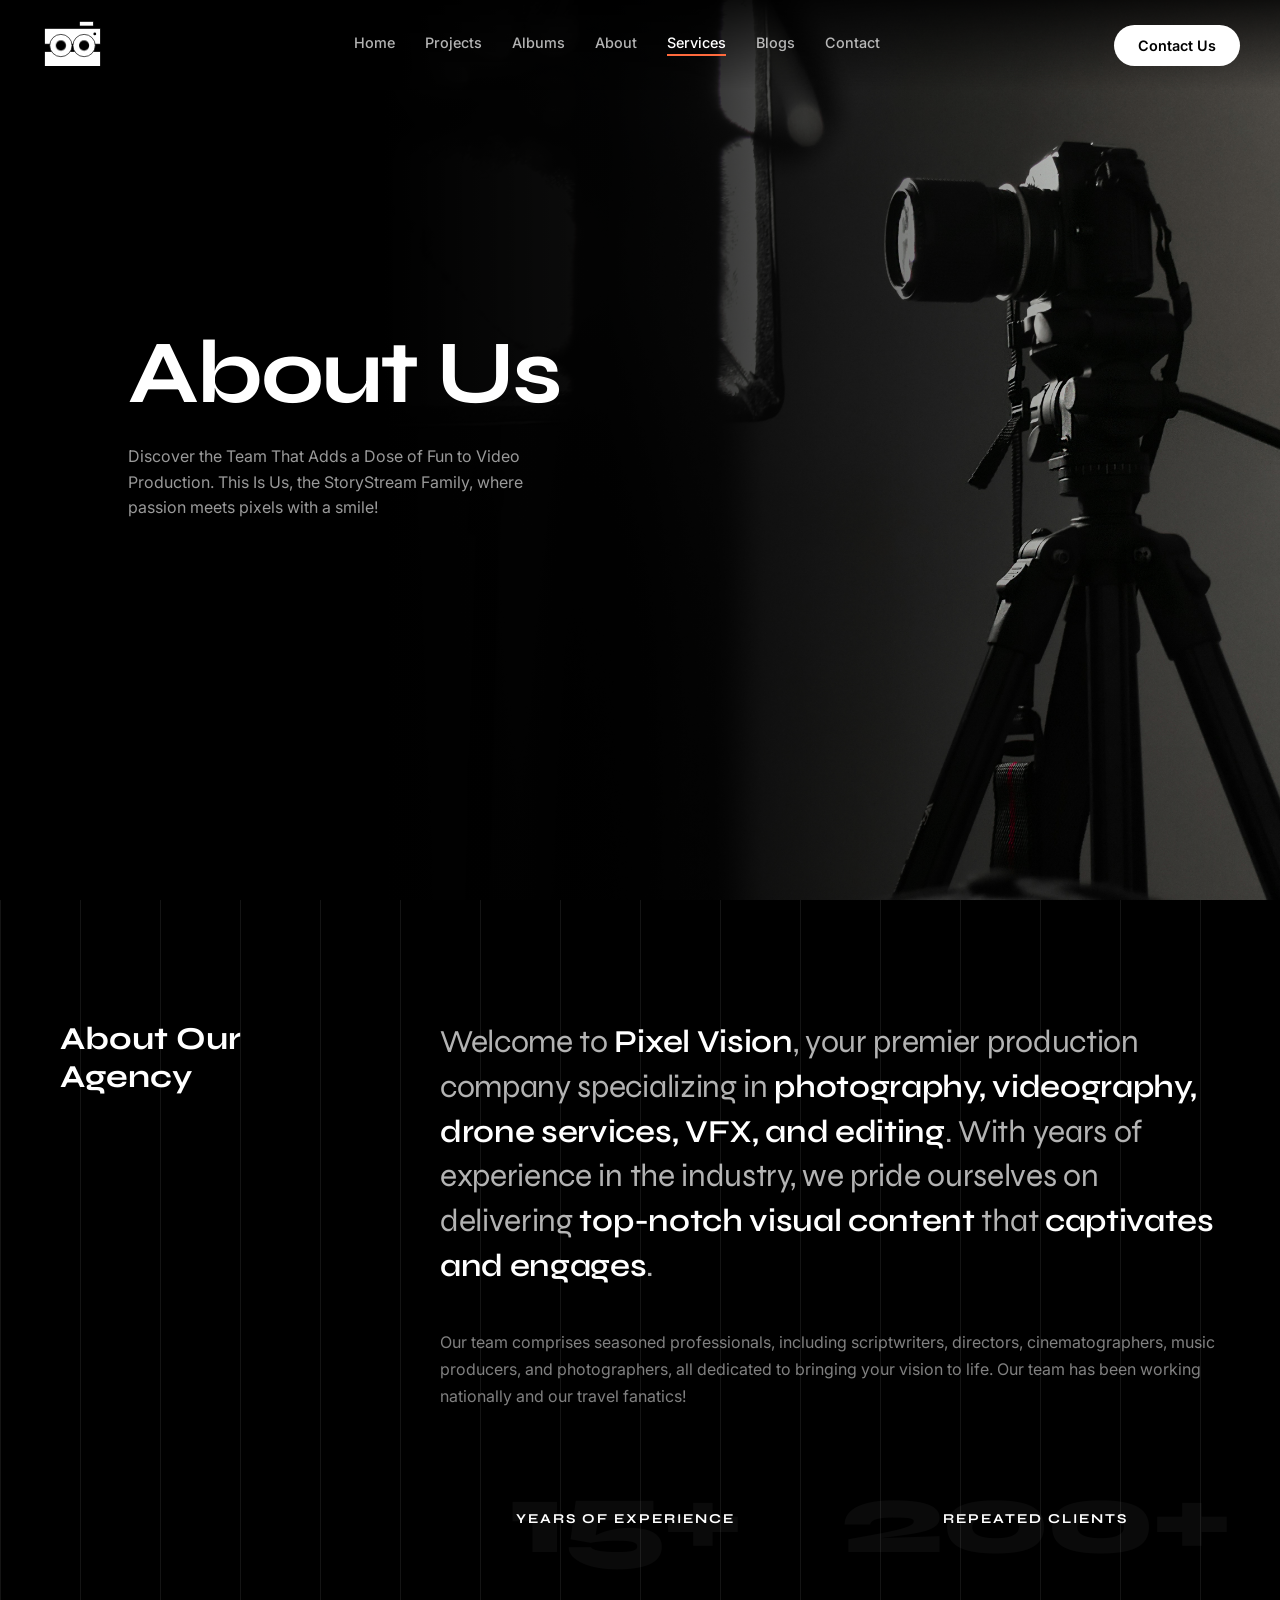
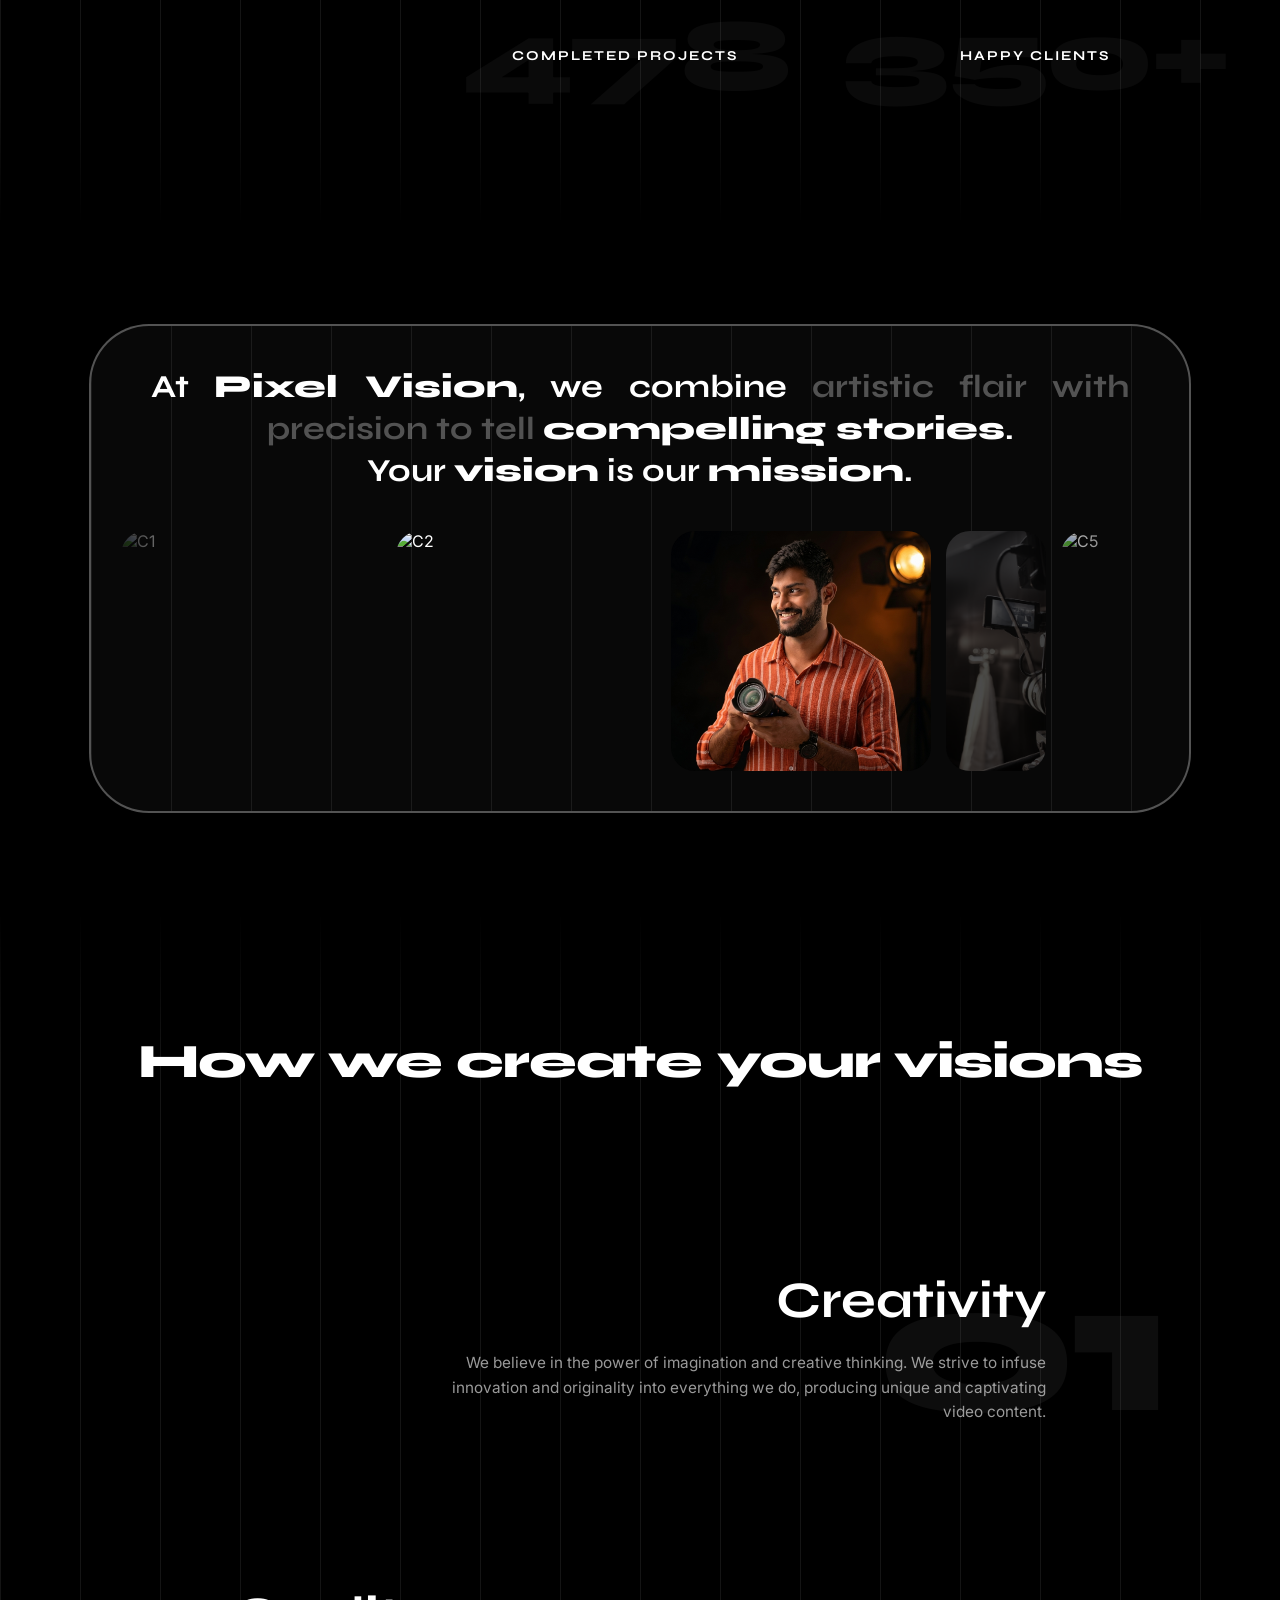
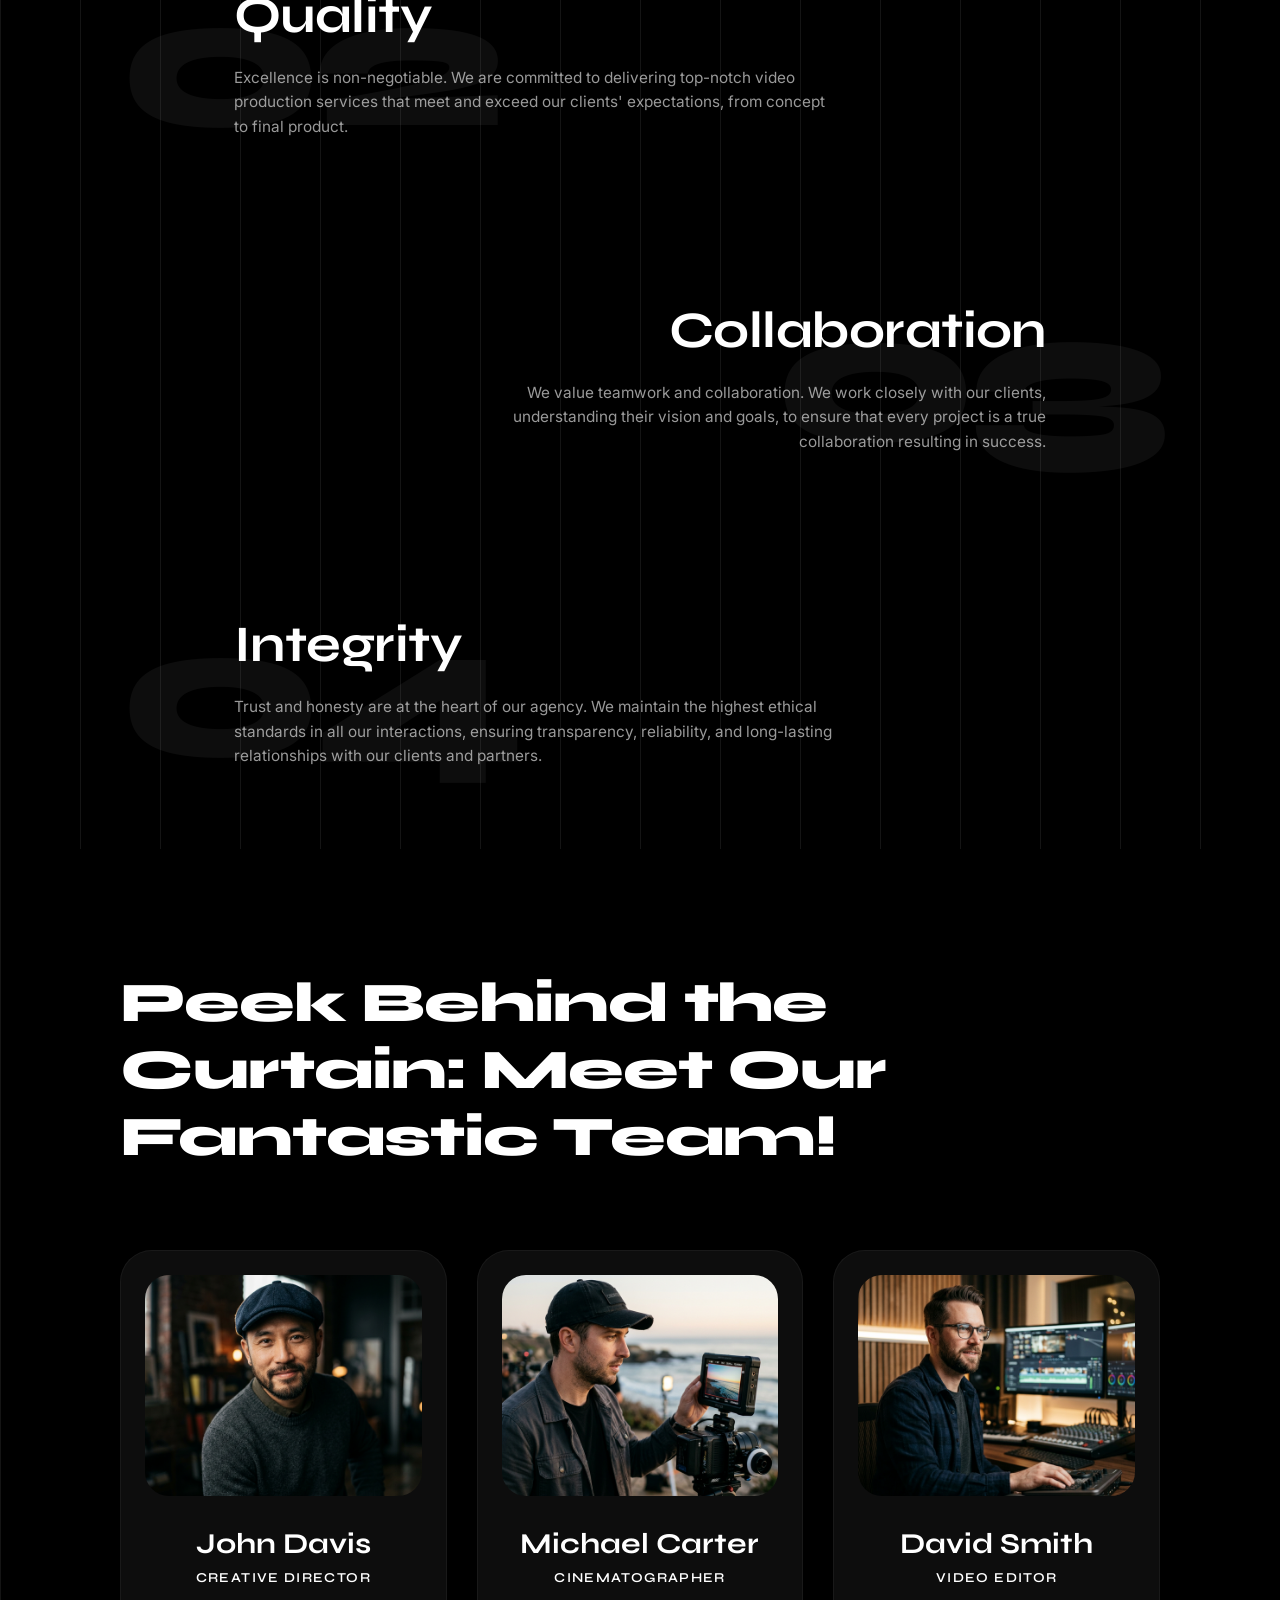
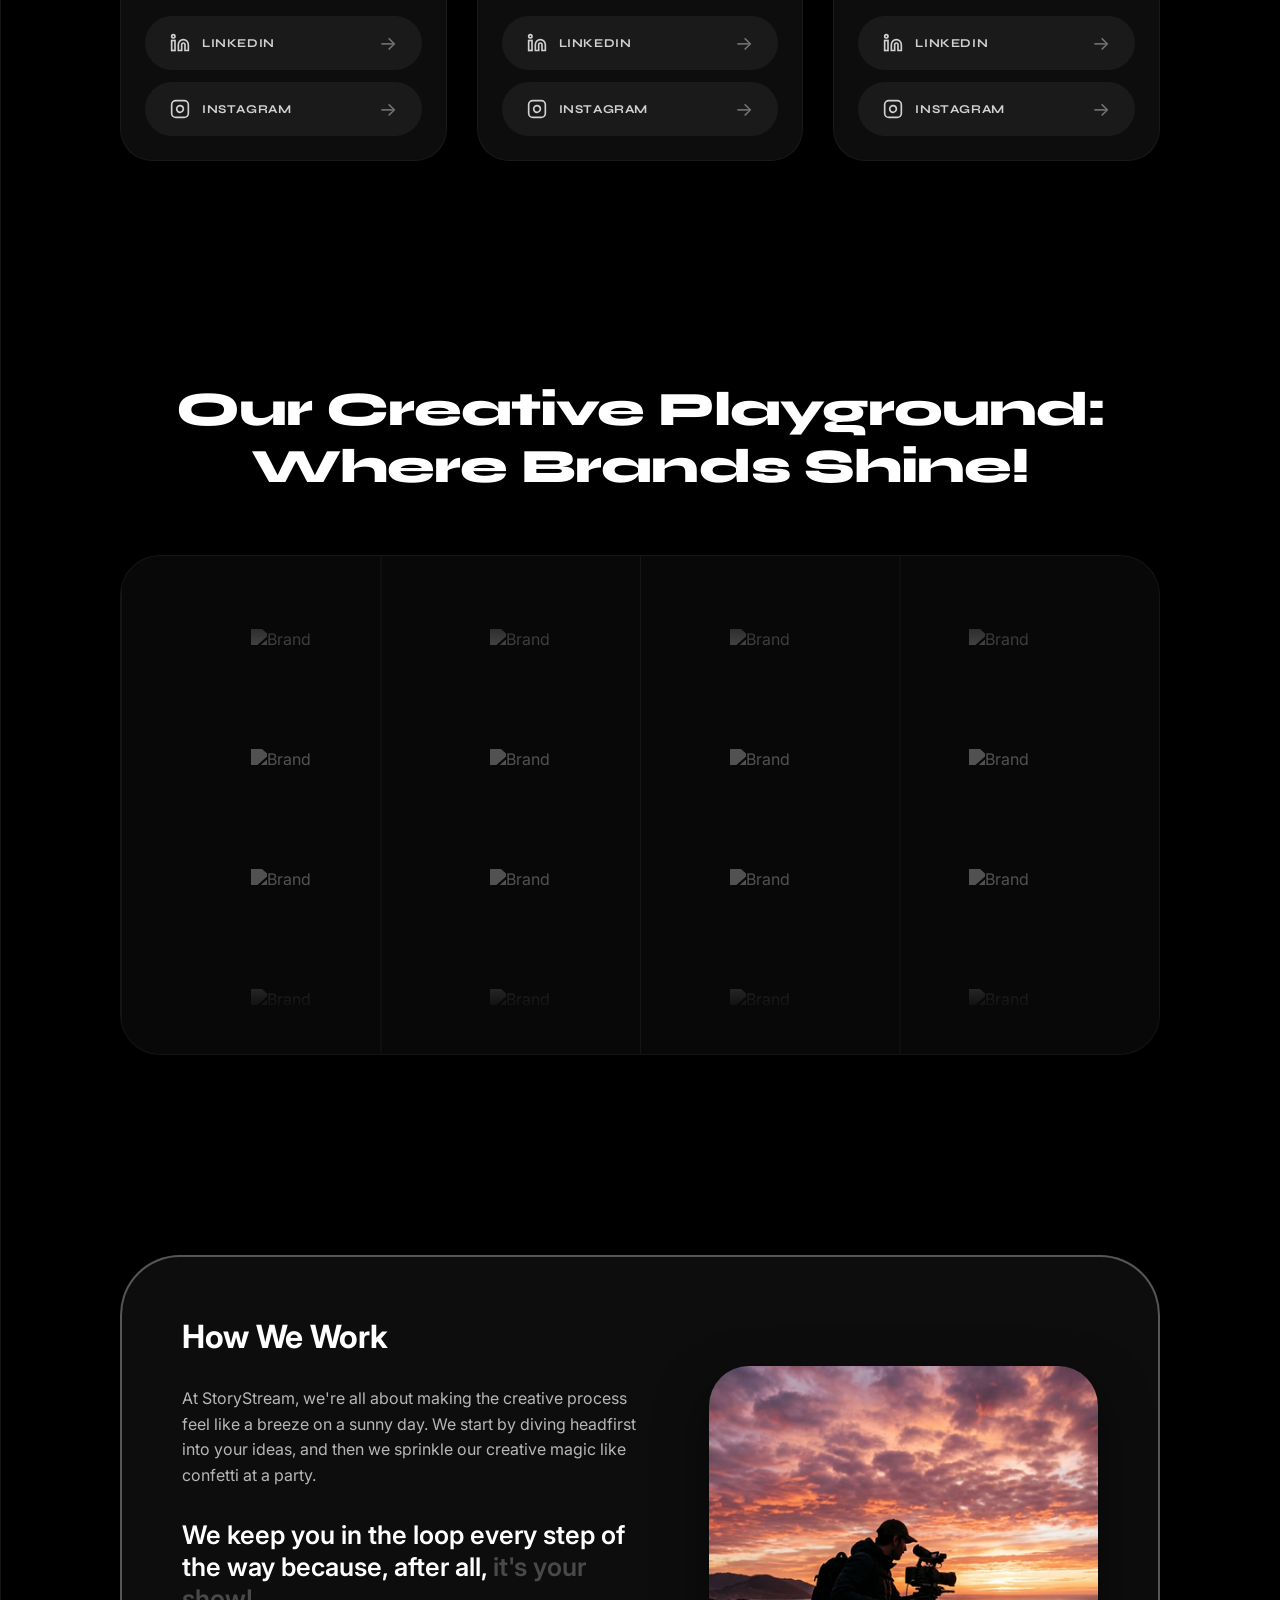
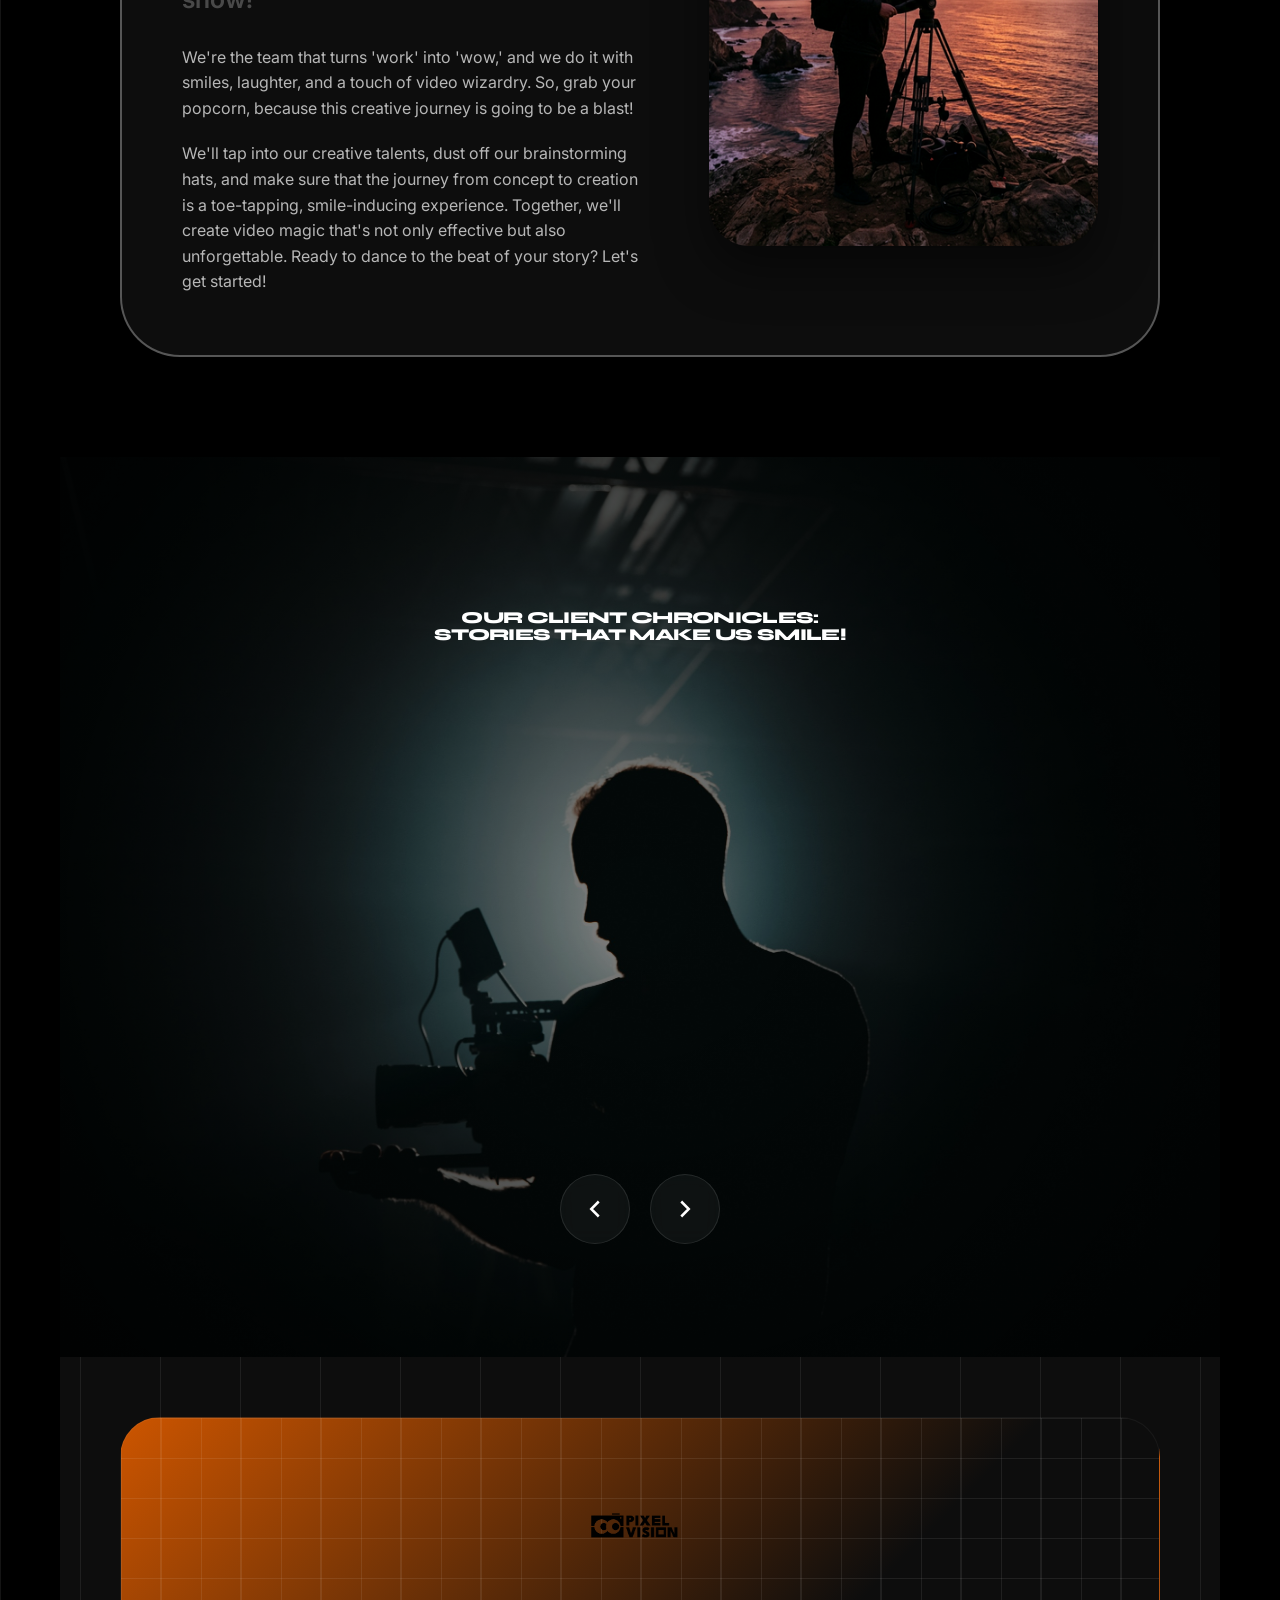
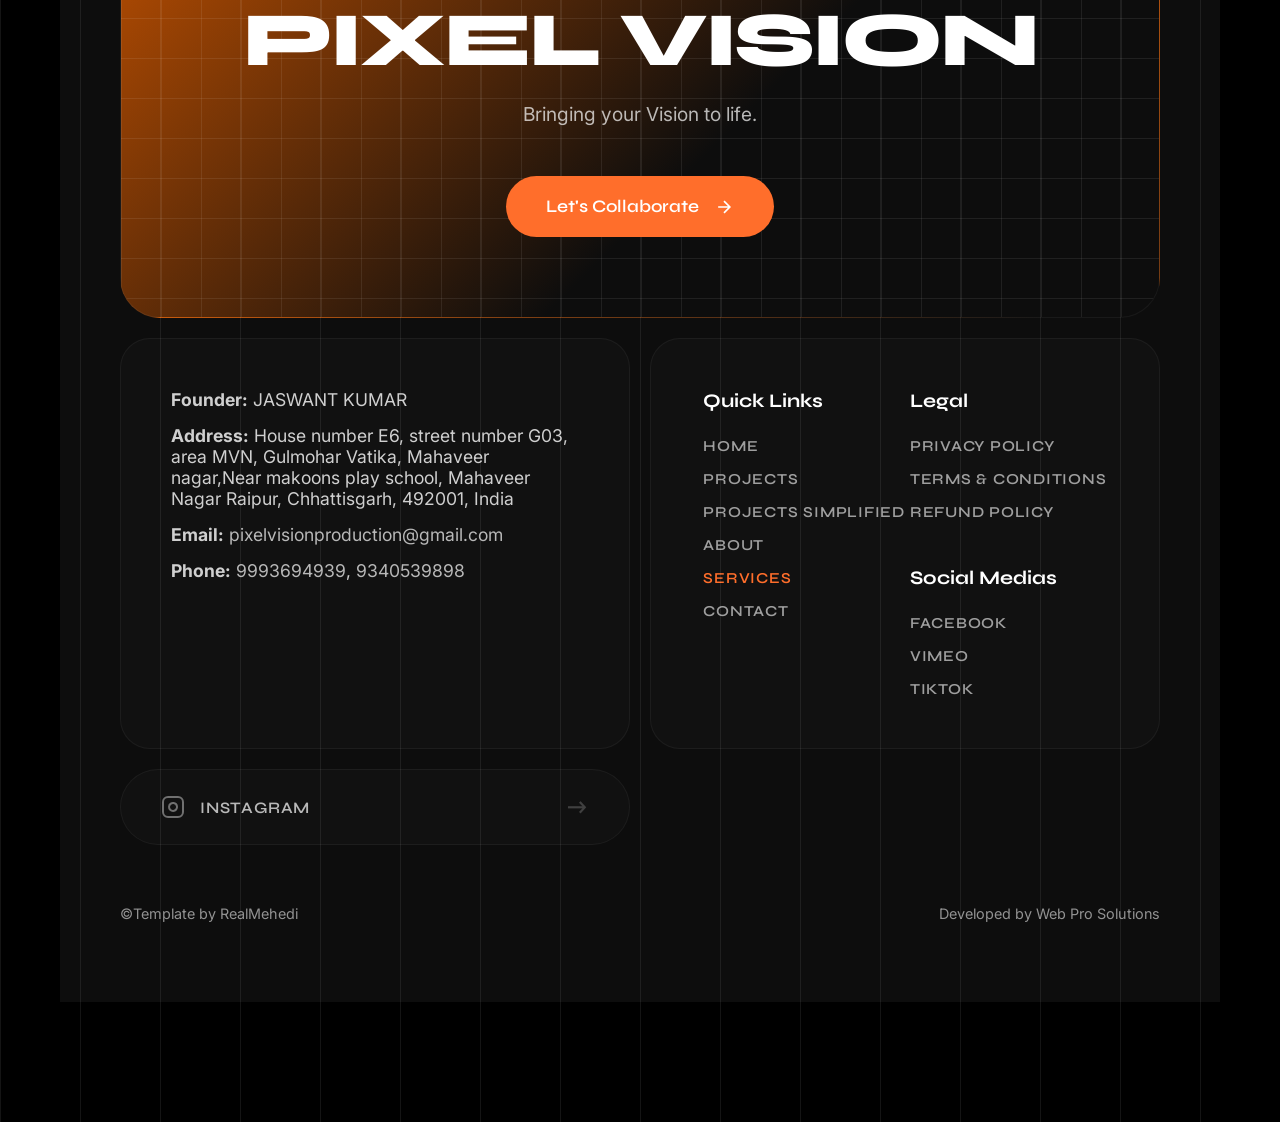
==== commit c03aa67b: "Optimize website performance and accessibility: Minified JS/CSS, added favicon/meta/preconnects, laz" ====
--- a/about-agency.html
+++ b/about-agency.html
@@ -4,23 +4,26 @@
     <meta charset="UTF-8">
     <meta name="viewport" content="width=device-width, initial-scale=1.0">
     <title>About Our Agency | Pixel Vision Studio</title>
+    <meta name="description" content="Discover Pixel Vision Studios — a premier production company specializing in photography, videography, drone services, VFX, and editing. Meet our fantastic team and see how we create your visions.">
+    <link rel="icon" type="image/png" href="assets/logo.png">
 
     <link rel="preconnect" href="https://fonts.googleapis.com">
     <link rel="preconnect" href="https://fonts.gstatic.com" crossorigin>
+    <link rel="preconnect" href="https://cdnjs.cloudflare.com" crossorigin>
     <link href="https://fonts.googleapis.com/css2?family=Inter:wght@400;500;600;700;800&family=Syne:wght@600;700;800&display=swap" rel="stylesheet">
 
-    <link rel="stylesheet" href="style.css">
+    <link rel="stylesheet" href="style.min.css">
 
     <script src="https://cdnjs.cloudflare.com/ajax/libs/gsap/3.12.5/gsap.min.js" defer></script>
     <script src="https://cdnjs.cloudflare.com/ajax/libs/gsap/3.12.5/ScrollTrigger.min.js" defer></script>
     <script src="https://unpkg.com/@studio-freight/lenis@1.0.42/bundled/lenis.min.js" defer></script>
-    <script src="script.js" defer></script>
+    <script src="script.min.js" defer></script>
 </head>
 <body class="about-page" data-lenis-profile="buttery">
 
     <nav class="top-nav">
         <div class="nav-container">
-            <a href="index.html#home" class="nav-logo" style="text-decoration:none;">
+            <a href="index.html#home" class="nav-logo" style="text-decoration:none;" aria-label="Pixel Vision Studios - Home">
                 <!-- ─── CAMERA MASCOT (AS LOGO) ─── -->
                 <div class="camera-mascot logo-mascot" id="cameraMascot">
                     <svg viewBox="0 0 140 100" fill="none" xmlns="http://www.w3.org/2000/svg">
--- a/style.min.css
+++ b/style.min.css
@@ -0,0 +1 @@
+:root{--color-bg:#000;--color-text:#ffffff;--color-text-muted:#a0a0a0;--color-primary:#ff5722;--font-heading:"Syne", sans-serif;--font-body:"Inter", sans-serif;--nav-height:90px}*{margin:0;padding:0;box-sizing:border-box}html{scroll-behavior:auto}html.lenis, html.lenis body{height:auto}.lenis.lenis-smooth{scroll-behavior:auto !important}.lenis.lenis-stopped{overflow:hidden}body{background-color:var(--color-bg);color:var(--color-text);font-family:var(--font-body);overflow-x:clip;-webkit-font-smoothing:antialiased;-moz-osx-font-smoothing:grayscale}.top-nav{position:fixed;top:0;left:0;width:100%;z-index:99999;padding:20px 40px;background:linear-gradient( to bottom, rgba(0, 0, 0, 0.8) 0%, transparent 100% );pointer-events:none}.nav-container{max-width:1400px;margin:0 auto;display:flex;justify-content:space-between;align-items:center;pointer-events:auto}.nav-logo{display:flex;align-items:center;gap:10px;color:white}.nav-logo-img{height:75px;width:auto;display:block;object-fit:contain;filter:brightness(0) invert(1)}.nav-links{display:flex;gap:30px;align-items:center}.nav-link{font-family:var(--font-body);font-size:0.9rem;font-weight:500;color:rgba(255, 255, 255, 0.7);text-decoration:none;transition:color 0.3s ease;padding-bottom:5px;position:relative}.nav-link:hover, .nav-link.active{color:white}.nav-link.active::after{content:"";position:absolute;bottom:0;left:0;width:100%;height:2px;background:#ff6a3d}.get-template-btn{background:white;color:black;font-family:var(--font-body);font-weight:600;font-size:0.9rem;padding:12px 24px;border-radius:30px;text-decoration:none;transition:transform 0.3s ease, background 0.3s}.get-template-btn:hover{transform:scale(1.05);background:#f0f0f0}.hamburger-btn{display:none;background:none;border:none;cursor:pointer;padding:8px;z-index:100;flex-direction:column;gap:5px}.hamburger-btn span{display:block;width:24px;height:2px;background:white;border-radius:2px;transition:all 0.3s ease}.hamburger-btn.active span:nth-child(1){transform:rotate(45deg) translate(5px, 5px)}.hamburger-btn.active span:nth-child(2){opacity:0}.hamburger-btn.active span:nth-child(3){transform:rotate(-45deg) translate(5px, -5px)}@media (max-width:992px){.hamburger-btn{display:flex}.nav-container{justify-content:space-between}.nav-links{display:none;position:fixed;top:0;left:0;width:100%;height:100vh;background:rgba(0, 0, 0, 0.95);backdrop-filter:blur(20px);-webkit-backdrop-filter:blur(20px);flex-direction:column;justify-content:center;align-items:center;gap:30px;z-index:99}.nav-links.mobile-open{display:flex}.nav-links .nav-link{font-size:1.5rem;font-weight:600;color:rgba(255, 255, 255, 0.8)}.get-template-btn{display:none}}.hero-section{position:relative;width:100%;min-height:100vh;display:flex;align-items:center;justify-content:center;overflow:hidden;background:#000;transform-origin:center center;will-change:transform, border-radius;z-index:1}.hero-image-bg, .hero-video-bg{position:absolute;top:44%;left:50%;min-width:100%;min-height:120%;width:auto;height:auto;transform:translateX(-50%) translateY(-50%);object-fit:cover;z-index:1;opacity:0.6}.hero-overlay-gradient{position:absolute;inset:0;background:radial-gradient( circle at center, rgba(0, 0, 0, 0) 0%, rgba(0, 0, 0, 0.8) 100% );z-index:2}.noise-overlay{position:absolute;inset:0;width:100%;height:100%;pointer-events:none;z-index:3;image-rendering:pixelated;opacity:1}.hero-content-center{position:relative;z-index:10;text-align:center;max-width:1000px;padding:0 40px;transform:translateY(30px)}.hero-main-title{font-family:var(--font-heading);font-size:clamp(3.5rem, 7vw, 7.5rem);font-weight:700;color:white;line-height:1.1;letter-spacing:-0.03em;margin-bottom:30px}.hero-subtitle{font-family:var(--font-body);font-size:clamp(1.2rem, 1.8vw, 1.5rem);color:rgba(255, 255, 255, 0.8);line-height:1.6;margin-bottom:50px;max-width:800px;margin-left:auto;margin-right:auto}.hero-cta-btn{display:inline-block;padding:18px 45px;background:linear-gradient(115deg, #ff6a3d 0%, #ff9e2a 40%, #2a8d88 100%);color:white;font-family:var(--font-heading);font-weight:700;font-size:1.2rem;text-decoration:none;border-radius:40px;border:1px solid rgba(255, 255, 255, 0.3);transition:transform 0.3s ease, box-shadow 0.3s ease}.hero-cta-btn:hover{transform:scale(1.05);box-shadow:0 10px 30px rgba(255, 106, 61, 0.4)}.camera-mascot.logo-mascot{position:relative;bottom:auto;right:auto;width:65px;height:auto;z-index:100;pointer-events:auto;filter:drop-shadow(0 4px 8px rgba(0, 0, 0, 0.3));margin-right:15px}.camera-mascot{display:block}.eyes-container{transform-origin:center 55px;animation:blink 10s infinite}@keyframes blink{0%, 96%, 100%{transform:scaleY(1)}98%{transform:scaleY(0.1)}}.pupil{will-change:transform;transition:transform 0.1s ease-out}@media (max-width:768px){.camera-mascot{width:100px;bottom:20px;right:20px}}.main-content-wrapper{position:relative;z-index:20;background-color:var( --color-bg )}.brand-marquee-section{position:relative;width:100%;background-color:var(--color-bg);padding:80px 0 60px 0;text-align:center;z-index:25;box-shadow:0 -20px 40px rgba(0, 0, 0, 0.5)}.brand-marquee-section::before{content:"";position:absolute;top:0;left:0;width:100%;height:120px;background:linear-gradient(to bottom, var(--color-bg) 0%, transparent 100%);z-index:2;pointer-events:none}.brand-heading{font-family:var(--font-heading);font-size:clamp(1.1rem, 2vw, 1.5rem);font-weight:600;font-style:italic;color:rgba(255, 255, 255, 0.85);margin-bottom:50px;letter-spacing:-0.01em}.marquee-wrapper{width:100%;overflow:hidden;position:relative;mask-image:linear-gradient( to right, transparent 0%, black 10%, black 90%, transparent 100% );-webkit-mask-image:linear-gradient( to right, transparent 0%, black 10%, black 90%, transparent 100% )}.marquee-track{display:flex;gap:24px;width:max-content;animation:marqueeScroll 30s linear infinite}.marquee-item{flex-shrink:0;display:flex;align-items:center;justify-content:center;padding:18px 36px;background:rgba(255, 255, 255, 0.04);border:1px solid rgba(255, 255, 255, 0.08);border-radius:12px;min-width:180px;height:70px}.marquee-item svg{height:28px;width:auto;opacity:0.7;transition:opacity 0.3s ease}.marquee-item:hover svg{opacity:1}@keyframes marqueeScroll{0%{transform:translateX(0)}100%{transform:translateX(-50%)}}.about-section{position:relative;width:100%;margin:0 auto;padding:100px 60px 80px 60px;background-color:var( --color-bg );z-index:25;overflow:hidden}.about-section::before{content:"";position:absolute;inset:0;background-image:linear-gradient( to right, rgba(255, 255, 255, 0.08) 1px, transparent 1px );background-size:80px 100%;z-index:1;pointer-events:none}.about-container{position:relative;z-index:2;max-width:1400px;margin:0 auto;width:100%}.about-top{display:flex;gap:80px;align-items:flex-start;margin-bottom:80px}.about-left{flex-shrink:0;width:280px}.about-title{font-family:var(--font-heading);font-size:clamp(1.3rem, 2vw, 1.6rem);font-weight:700;font-style:italic;color:rgba(255, 255, 255, 0.9);line-height:1.3;letter-spacing:-0.01em}.about-right{flex:1}.about-lead{font-family:var(--font-heading);font-size:clamp(1.4rem, 2.5vw, 2rem);font-weight:400;color:rgba(255, 255, 255, 0.7);line-height:1.5;margin-bottom:30px;letter-spacing:-0.01em}.about-lead strong{color:rgba(255, 255, 255, 0.95);font-weight:600}.about-body{font-family:var(--font-body);font-size:0.95rem;color:rgba(255, 255, 255, 0.5);line-height:1.7;max-width:700px}.about-stats{display:grid;grid-template-columns:repeat(4, 1fr);gap:24px;margin-top:20px}.stat-card{position:relative;display:flex;flex-direction:column;align-items:center;justify-content:center;text-align:center;padding:50px 20px 30px 20px;overflow:hidden}.stat-number{font-family:var(--font-heading);font-size:clamp(3rem, 5vw, 4.5rem);font-weight:800;color:rgba(255, 255, 255, 0.05);line-height:1;letter-spacing:-0.03em;position:absolute;top:50%;left:50%;transform:translate(-50%, -50%);white-space:nowrap;pointer-events:none}.stat-label{font-family:var(--font-heading);font-size:0.8rem;font-weight:700;color:rgba(255, 255, 255, 0.85);letter-spacing:1.5px;text-transform:uppercase;position:relative;z-index:2}.founder-section{position:relative;width:100%;height:80vh;min-height:500px;overflow:hidden;background:#000;z-index:25}.founder-parallax-wrap{position:absolute;inset:-4% 0;width:100%;height:108%;will-change:transform}.founder-image{width:100%;height:100%;object-fit:cover;object-position:center 10%;display:block}.founder-overlay{position:absolute;bottom:0;left:0;right:0;padding:60px 60px 50px 60px;background:linear-gradient( to top, rgba(0, 0, 0, 0.85) 0%, rgba(0, 0, 0, 0.4) 50%, transparent 100% );z-index:5;display:flex;flex-direction:column;align-items:flex-start}.founder-tag{font-family:var(--font-body);font-size:0.7rem;font-weight:600;color:rgba(255, 255, 255, 0.6);letter-spacing:3px;text-transform:uppercase;margin-bottom:10px;border:1px solid rgba(255, 255, 255, 0.2);padding:6px 16px;border-radius:20px}.founder-name{font-family:var(--font-heading);font-size:clamp(2.5rem, 5vw, 4rem);font-weight:800;color:white;line-height:1.1;letter-spacing:-0.03em;margin-bottom:16px}.founder-bio{font-family:var(--font-body);font-size:1rem;color:rgba(255, 255, 255, 0.7);line-height:1.7;max-width:600px;margin-bottom:30px}.founder-cta{display:inline-block;padding:14px 32px;background:linear-gradient(115deg, #ff6a3d 0%, #ff9e2a 40%, #2a8d88 100%);color:white;font-family:var(--font-heading);font-weight:700;font-size:1rem;text-decoration:none;border-radius:40px;border:1px solid rgba(255, 255, 255, 0.3);transition:transform 0.3s ease, box-shadow 0.3s ease}.founder-cta:hover{transform:scale(1.05);box-shadow:0 10px 30px rgba(255, 106, 61, 0.4)}.portfolio-intro{position:relative;width:100%;height:70vh;padding:100px 60px 80px 60px;background-color:var(--color-bg);z-index:25}.about-top{display:flex;gap:80px;align-items:flex-start;margin-bottom:80px}.about-left{flex-shrink:0;width:280px}.about-title{font-family:var(--font-heading);font-size:clamp(1.3rem, 2vw, 1.6rem);font-weight:700;font-style:italic;color:rgba(255, 255, 255, 0.9);line-height:1.3;letter-spacing:-0.01em}.about-right{flex:1}.about-lead{font-family:var(--font-heading);font-size:clamp(1.4rem, 2.5vw, 2rem);font-weight:400;color:rgba(255, 255, 255, 0.7);line-height:1.5;margin-bottom:30px;letter-spacing:-0.01em}.about-lead strong{color:rgba(255, 255, 255, 0.95);font-weight:600}.about-body{font-family:var(--font-body);font-size:0.95rem;color:rgba(255, 255, 255, 0.5);line-height:1.7;max-width:700px}.about-stats{display:grid;grid-template-columns:repeat(4, 1fr);gap:24px;margin-top:20px}.stat-card{position:relative;display:flex;flex-direction:column;align-items:center;justify-content:center;text-align:center;padding:50px 20px 30px 20px;overflow:hidden}.stat-number{font-family:var(--font-heading);font-size:clamp(3rem, 5vw, 4.5rem);font-weight:800;color:rgba(255, 255, 255, 0.05);line-height:1;letter-spacing:-0.03em;position:absolute;top:50%;left:50%;transform:translate(-50%, -50%);white-space:nowrap;pointer-events:none}.stat-label{font-family:var(--font-heading);font-size:0.8rem;font-weight:700;color:rgba(255, 255, 255, 0.85);letter-spacing:1.5px;text-transform:uppercase;position:relative;z-index:2}.founder-section{position:relative;width:100%;height:100vh;min-height:600px;overflow:hidden;background:#000;z-index:25}.founder-parallax-wrap{position:absolute;inset:-4% 0;width:100%;height:108%;will-change:transform}.founder-image{width:100%;height:100%;object-fit:cover;object-position:center 10%;display:block}.founder-overlay{position:absolute;bottom:0;left:0;right:0;padding:60px 60px 50px 60px;background:linear-gradient( to top, rgba(0, 0, 0, 0.85) 0%, rgba(0, 0, 0, 0.4) 50%, transparent 100% );z-index:5;display:flex;flex-direction:column;align-items:flex-start}.founder-tag{font-family:var(--font-body);font-size:0.7rem;font-weight:600;color:rgba(255, 255, 255, 0.6);letter-spacing:3px;text-transform:uppercase;margin-bottom:10px;border:1px solid rgba(255, 255, 255, 0.2);padding:6px 16px;border-radius:20px}.founder-name{font-family:var(--font-heading);font-size:clamp(2.5rem, 5vw, 4rem);font-weight:800;color:white;line-height:1.1;letter-spacing:-0.03em;margin-bottom:16px}.founder-bio{font-family:var(--font-body);font-size:1rem;color:rgba(255, 255, 255, 0.7);line-height:1.7;max-width:600px;margin-bottom:30px}.founder-cta{display:inline-block;padding:14px 32px;background:linear-gradient(115deg, #ff6a3d 0%, #ff9e2a 40%, #2a8d88 100%);color:white;font-family:var(--font-heading);font-weight:700;font-size:1rem;text-decoration:none;border-radius:40px;border:1px solid rgba(255, 255, 255, 0.3);transition:transform 0.3s ease, box-shadow 0.3s ease}.founder-cta:hover{transform:scale(1.05);box-shadow:0 10px 30px rgba(255, 106, 61, 0.4)}.portfolio-intro{position:relative;width:100%;height:70vh;overflow:hidden;background-color:var(--color-bg);z-index:25;display:flex;align-items:center;padding:0 80px;margin-top:150px}.portfolio-intro::after{content:"";position:absolute;inset:0;pointer-events:none;z-index:20;box-shadow:inset 0 0 150px 100px var(--color-bg)}.portfolio-bg-wrapper{position:absolute;inset:0;width:100%;height:120%;z-index:1;overflow:hidden;-webkit-mask-image:radial-gradient( ellipse 110% 110% at 75% 50%, #000 40%, rgba(0, 0, 0, 0.8) 75%, rgba(0, 0, 0, 0.2) 90%, transparent 100% );mask-image:radial-gradient( ellipse 110% 110% at 75% 50%, #000 40%, rgba(0, 0, 0, 0.8) 75%, rgba(0, 0, 0, 0.2) 90%, transparent 100% )}.portfolio-bg-img{width:100%;height:100%;object-fit:cover;object-position:70% center}.portfolio-bg-overlay{position:absolute;inset:0;background:linear-gradient( 90deg, rgba(0, 0, 0, 1) 0%, rgba(0, 0, 0, 1) 30%, rgba(0, 0, 0, 0.96) 42%, rgba(0, 0, 0, 0.72) 56%, rgba(0, 0, 0, 0.1) 74%, rgba(0, 0, 0, 0) 100% ), radial-gradient( circle at 0% 50%, rgba(0, 0, 0, 1) 0%, rgba(0, 0, 0, 1) 32%, rgba(0, 0, 0, 0.98) 44%, rgba(0, 0, 0, 0.82) 58%, rgba(0, 0, 0, 0.46) 72%, rgba(0, 0, 0, 0.08) 84%, rgba(0, 0, 0, 0) 92% );z-index:2}.portfolio-content{position:relative;z-index:10;max-width:800px}.portfolio-title{font-family:var(--font-heading);font-size:clamp(2.5rem, 5vw, 4rem);font-weight:800;color:white;letter-spacing:-0.03em;line-height:1.1;margin-bottom:20px}.portfolio-subtitle{font-family:var(--font-body);font-size:clamp(1.1rem, 1.5vw, 1.3rem);color:rgba(255, 255, 255, 0.7);line-height:1.5;max-width:550px}.portfolio-grid-section{padding:100px 60px 100px 60px;background-color:var(--color-bg);position:relative;z-index:25;margin-top:-1px}.grid-header{max-width:1400px;margin:0 auto 60px auto}.grid-section-title{font-family:var(--font-body);font-size:clamp(1.2rem, 2vw, 1.8rem);font-weight:400;font-style:normal;color:rgba(255, 255, 255, 0.7);letter-spacing:0.05em;text-transform:uppercase}.portfolio-cards-container{display:grid;grid-template-columns:repeat(2, 1fr);gap:48px;max-width:1650px;width:95%;margin:0 auto}.portfolio-card{background-color:#1a1a1a;border-radius:20px;padding:28px;transition:transform 0.4s cubic-bezier(0.165, 0.84, 0.44, 1), background-color 0.4s ease;cursor:pointer;display:flex;flex-direction:column}.portfolio-card:hover{background-color:#252525;transform:translateY(-10px)}.video-wrapper{position:relative;width:100%;aspect-ratio:16 / 9;border-radius:12px;overflow:hidden;margin-bottom:24px;background-color:#000}.yt-player, .vimeo-iframe{position:absolute;top:0;left:0;width:100%;height:100%;opacity:0;transition:opacity 0.5s ease;pointer-events:none;transform:scale(1.2);transform-origin:center}.video-placeholder{position:absolute;inset:0;background-size:cover;background-position:center;z-index:2;transition:opacity 0.5s ease}.card-info{padding:0 4px}.card-meta{display:flex;justify-content:space-between;align-items:center;margin-bottom:12px}.meta-prefix{font-family:var(--font-body);font-size:0.75rem;color:rgba(255, 255, 255, 0.5);letter-spacing:2px}.meta-date{font-family:var(--font-body);font-size:0.75rem;color:rgba(255, 255, 255, 0.4)}.card-title{font-family:var(--font-heading);font-size:1.2rem;font-weight:700;color:white;letter-spacing:-0.01em;text-transform:uppercase}@media (max-width:992px){.portfolio-cards-container{grid-template-columns:1fr;gap:30px}.portfolio-grid-section{padding:60px 20px}}.reels-section{position:relative;width:100%;background:var(--color-bg);padding:0;z-index:25;overflow:hidden}.reels-banner{position:relative;width:100%;height:55vh;min-height:380px;display:flex;align-items:stretch;overflow:hidden}.reels-banner-content{position:relative;z-index:5;display:flex;flex-direction:column;justify-content:flex-end;padding:60px 60px 60px 60px;width:55%;flex-shrink:0;background:linear-gradient(to right, rgba(0, 0, 0, 1) 60%, transparent 100%)}.reels-tag{font-family:var(--font-body);font-size:0.75rem;font-weight:600;color:rgba(255, 255, 255, 0.5);letter-spacing:3px;text-transform:uppercase;margin-bottom:16px}.reels-title{font-family:var(--font-heading);font-size:clamp(2.5rem, 5vw, 4rem);font-weight:800;color:white;letter-spacing:-0.03em;line-height:1.1;margin-bottom:20px}.reels-title span{background:linear-gradient(115deg, #ff6a3d 0%, #ff9e2a 50%, #2a8d88 100%);-webkit-background-clip:text;background-clip:text;-webkit-text-fill-color:transparent}.reels-subtitle{font-family:var(--font-body);font-size:clamp(0.85rem, 1.2vw, 1rem);color:rgba(255, 255, 255, 0.55);line-height:1.6}.reels-banner-img-wrap{position:absolute;top:0;right:0;width:60%;height:100%;z-index:1}.reels-banner-img{width:100%;height:100%;object-fit:cover;object-position:center 30%;opacity:0.6}.reels-banner-overlay{position:absolute;inset:0;background:linear-gradient( 90deg, rgba(0, 0, 0, 1) 0%, rgba(0, 0, 0, 1) 30%, rgba(0, 0, 0, 0.96) 42%, rgba(0, 0, 0, 0.72) 56%, rgba(0, 0, 0, 0.1) 74%, rgba(0, 0, 0, 0) 100% ), radial-gradient( circle at 0% 50%, rgba(0, 0, 0, 1) 0%, rgba(0, 0, 0, 1) 32%, rgba(0, 0, 0, 0.98) 44%, rgba(0, 0, 0, 0.82) 58%, rgba(0, 0, 0, 0.46) 72%, rgba(0, 0, 0, 0.08) 84%, rgba(0, 0, 0, 0) 92% );z-index:2}.reels-grid{display:grid;grid-template-columns:repeat(5, 1fr);gap:24px;position:relative;max-width:1920px;width:95%;margin:100px auto 100px;padding:0}.reels-grid.has-expanded .reel-item:not(.reel-expanded){filter:blur(4px) brightness(0.4);pointer-events:none;transition:filter 0.4s ease, opacity 0.4s ease}.reels-column{overflow:hidden;position:relative}.reels-column{overflow:hidden;position:relative;display:flex;flex-direction:column;gap:24px}.reel-item{flex-shrink:0;width:100%;aspect-ratio:9 / 16;border-radius:14px;overflow:hidden;background:#111;position:relative;cursor:pointer;transition:filter 0.4s ease, transform 0.3s ease}.reel-item video{width:100%;height:100%;object-fit:cover;display:block}.reel-clone{cursor:default;pointer-events:none}.reel-item.reel-expanded{position:fixed !important;top:50% !important;left:50% !important;transform:translate(-50%, -50%) scale(1) !important;width:auto !important;height:70vh !important;aspect-ratio:9 / 16 !important;z-index:10000 !important;border-radius:20px !important;overflow:hidden !important;filter:none !important;pointer-events:all !important;cursor:default;box-shadow:0 30px 80px rgba(0, 0, 0, 0.8)}.reel-item.reel-expanded video{width:100%;height:100%;object-fit:cover}.vimeo-iframe-reel{position:absolute;top:0;left:0;width:100%;height:100%;pointer-events:none;transform:scale(1.15);transform-origin:center}.reel-item.reel-expanded .vimeo-iframe-reel{pointer-events:auto}.reel-mute-btn{position:absolute;bottom:12px;right:12px;width:34px;height:34px;background:rgba(0, 0, 0, 0.55);backdrop-filter:blur(6px);border:1px solid rgba(255, 255, 255, 0.2);border-radius:50%;display:flex;align-items:center;justify-content:center;cursor:pointer;z-index:20;transition:background 0.2s ease, transform 0.2s ease;color:white;padding:0}.reel-mute-btn:hover{background:rgba(255, 255, 255, 0.2);transform:scale(1.1)}.reel-mute-btn svg{width:16px;height:16px}.reel-clone .reel-mute-btn{display:none}.reel-expand-hint{position:absolute;top:12px;left:50%;transform:translateX(-50%);font-family:var(--font-body);font-size:0.65rem;font-weight:500;color:rgba(255, 255, 255, 0.6);letter-spacing:1px;background:rgba(0, 0, 0, 0.45);backdrop-filter:blur(4px);padding:4px 10px;border-radius:20px;opacity:0;transition:opacity 0.3s ease;pointer-events:none;white-space:nowrap}.reel-item:hover .reel-expand-hint{opacity:1}.reel-clone .reel-expand-hint{display:none}.reel-expanded-overlay{position:fixed;inset:0;background:rgba(0, 0, 0, 0.75);backdrop-filter:blur(8px);z-index:9999;opacity:0;pointer-events:none;transition:opacity 0.4s ease}.reel-expanded-overlay.active{opacity:1;pointer-events:all}.reel-close-btn{position:fixed;top:20px;right:24px;width:40px;height:40px;background:rgba(255, 255, 255, 0.1);border:1px solid rgba(255, 255, 255, 0.3);border-radius:50%;display:flex;align-items:center;justify-content:center;cursor:pointer;z-index:10001;color:white;font-size:1.4rem;line-height:1;transition:background 0.2s}.reel-close-btn:hover{background:rgba(255, 255, 255, 0.25)}.services-section{padding:120px 40px;background-color:var(--color-bg);position:relative;z-index:25}.services-header{margin-bottom:80px}.services-title{font-family:var(--font-heading);font-size:clamp(2.5rem, 5vw, 4rem);font-weight:800;color:white;letter-spacing:-0.03em;line-height:1.1;margin-bottom:20px}.services-title span{background:linear-gradient(115deg, #ff6a3d 0%, #ff9e2a 50%, #2a8d88 100%);-webkit-background-clip:text;background-clip:text;-webkit-text-fill-color:transparent}.services-subtitle{font-family:var(--font-body);font-size:clamp(0.9rem, 1.2vw, 1.1rem);color:rgba(255, 255, 255, 0.55);max-width:500px;line-height:1.6}.services-list{display:flex;flex-direction:column;border-top:1px solid rgba(255, 255, 255, 0.1)}.service-item{position:relative;height:160px;overflow:hidden;display:flex;align-items:center;border-bottom:1px solid rgba(255, 255, 255, 0.1);padding:0 40px;cursor:pointer;transition:height 0.6s cubic-bezier(0.23, 1, 0.32, 1)}.service-bg{position:absolute;inset:-40px 0;background-size:cover;background-position:center;opacity:0.25;transition:opacity 0.6s ease;filter:brightness(0.5);z-index:0;pointer-events:none;will-change:transform}.service-item:hover{height:280px}.service-item:hover .service-bg{opacity:0.8}.service-content{position:relative;z-index:2;display:grid;grid-template-columns:80px 1fr 2fr;align-items:center;width:100%;gap:40px}.service-number{font-family:var(--font-heading);font-size:1.2rem;color:rgba(255, 255, 255, 0.3);font-weight:500}.service-name{font-family:var(--font-heading);font-size:2.2rem;font-weight:700;color:white;margin:0;transition:transform 0.4s ease}.service-desc{font-family:var(--font-body);font-size:1.1rem;color:rgba(255, 255, 255, 0.6);line-height:1.5;opacity:0;transform:translateY(20px);transition:all 0.5s ease 0.1s;max-width:500px}.service-item:hover .service-desc{opacity:1;transform:translateY(0)}.service-item:hover .service-name{transform:translateX(10px)}.service-arrow{position:absolute;right:40px;top:50%;transform:translateY(-50%);width:40px;height:40px;color:white;opacity:0.3;transition:all 0.4s ease}.service-item:hover .service-arrow{opacity:1;transform:translateY(-50%) translateX(10px)}@media (max-width:992px){.service-content{grid-template-columns:40px 1fr;gap:20px}.service-desc{display:none}.service-name{font-size:1.5rem}}@media (max-width:768px){.services-section{padding:80px 24px}.service-item{padding:0 20px;height:80px}.service-item:hover{height:180px}.service-bg{inset:-20px 0}}.about-founder-hero{position:relative;width:100%;height:100vh;display:flex;align-items:center;overflow:hidden;background:#000;z-index:1}.about-founder-hero .hero-bg-wrapper{position:absolute;top:50%;right:0;width:70%;height:100%;transform:translateY(-50%);z-index:1}.about-founder-hero .hero-bg-img{width:100%;height:100%;object-fit:cover;object-position:center 20%}.about-founder-hero .hero-fade-overlay{position:absolute;inset:0;background:linear-gradient( to right, rgba(0, 0, 0, 1) 0%, rgba(0, 0, 0, 0.95) 25%, rgba(0, 0, 0, 0.6) 50%, rgba(0, 0, 0, 0) 100% );z-index:2}.about-founder-hero .hero-content-left{position:relative;z-index:10;padding-left:10%;max-width:50%;margin-top:auto;padding-bottom:80px}.founder-name{font-family:var(--font-heading);font-size:clamp(3rem, 6vw, 6.5rem);font-weight:700;color:white;line-height:1;letter-spacing:-0.03em;margin-bottom:15px;text-transform:uppercase}.founder-designation{font-family:var(--font-body);font-size:1.1rem;color:rgba(255, 255, 255, 0.6);text-transform:uppercase;letter-spacing:2px}.about-me-textual{position:relative;width:100%;padding:120px 60px;background-color:var(--color-bg)}.about-me-container{max-width:1400px;margin:0 auto;display:flex;gap:80px}.about-me-left{flex-shrink:0;width:300px}.about-me-title{font-family:var(--font-heading);font-size:clamp(1.5rem, 2.5vw, 2.2rem);font-weight:700;font-style:italic;color:white;text-transform:uppercase}.about-me-right{flex:1}.about-me-lead{font-family:var(--font-heading);font-size:clamp(1.4rem, 2.5vw, 2.2rem);line-height:1.4;color:rgba(255, 255, 255, 0.7);margin-bottom:60px}.about-agency-hero{position:relative;width:100%;height:100vh;display:flex;align-items:center;overflow:hidden;background:#000;z-index:1}.about-agency-hero .hero-bg-wrapper{position:absolute;top:50%;right:0;width:70%;height:120%;transform:translateY(-50%);z-index:1}.about-agency-hero .hero-bg-img{width:100%;height:100%;object-fit:cover;object-position:center center}.about-agency-hero .hero-fade-overlay{position:absolute;inset:0;background:linear-gradient( to right, rgba(0, 0, 0, 1) 0%, rgba(0, 0, 0, 0.95) 25%, rgba(0, 0, 0, 0.6) 50%, rgba(0, 0, 0, 0) 100% );z-index:2}.about-agency-hero .hero-content-left{position:relative;z-index:10;padding-left:10%;max-width:50%}.about-agency-hero .hero-title{font-family:var(--font-heading);font-size:clamp(3.5rem, 7vw, 7.5rem);font-weight:700;color:white;line-height:1;letter-spacing:-0.03em;margin-bottom:25px}.about-agency-hero .hero-subtitle{font-family:var(--font-body);font-size:clamp(1rem, 1.2vw, 1.2rem);color:rgba(255, 255, 255, 0.6);line-height:1.6;max-width:450px}.about-agency-textual{position:relative;width:100%;padding:120px 60px;background-color:var(--color-bg);z-index:25;overflow:hidden}.about-agency-textual::before{content:"";position:absolute;inset:0;background-image:linear-gradient( to right, rgba(255, 255, 255, 0.08) 1px, transparent 1px );background-size:80px 100%;z-index:1;pointer-events:none;-webkit-mask-image:linear-gradient(to top, transparent, black 150px);mask-image:linear-gradient(to top, transparent, black 150px)}.textual-container{position:relative;z-index:2;max-width:1400px;margin:0 auto;display:flex;gap:80px}.textual-left{flex-shrink:0;width:300px}.textual-title{font-family:var(--font-heading);font-size:clamp(1.5rem, 2.5vw, 2.2rem);font-weight:700;color:white;line-height:1.2}.textual-right{flex:1}.para-lead{font-family:var(--font-heading);font-size:clamp(1.4rem, 2.5vw, 2.2rem);font-weight:300;color:rgba(255, 255, 255, 0.7);line-height:1.4;margin-bottom:40px;letter-spacing:-0.01em}.para-lead strong{color:white;font-weight:600}.para-body{font-family:var(--font-body);font-size:1rem;color:rgba(255, 255, 255, 0.5);line-height:1.7;max-width:800px;margin-bottom:60px}.agency-stats-grid{display:grid;grid-template-columns:repeat(2, 1fr);gap:40px;max-width:900px}.agency-stat-card{position:relative;padding:40px 0;display:flex;align-items:center;justify-content:center;text-align:center}.agency-stat-card .stat-number{font-family:var(--font-heading);font-size:clamp(4rem, 8vw, 7rem);font-weight:800;color:rgba(255, 255, 255, 0.04);position:absolute;top:50%;left:50%;transform:translate(-50%, -50%);white-space:nowrap;pointer-events:none}.agency-stat-card .stat-label{font-family:var(--font-heading);font-size:0.85rem;font-weight:700;color:white;letter-spacing:2px;text-transform:uppercase;position:relative;z-index:2}.agency-cta{display:inline-block;margin-top:40px;padding:14px 32px;background:transparent;color:white;font-family:var(--font-heading);font-weight:700;text-transform:uppercase;text-decoration:none;border:1px solid rgba(255, 255, 255, 0.2);border-radius:40px;transition:all 0.3s ease;letter-spacing:1px}.agency-cta:hover{background:white;color:black;transform:translateY(-3px);box-shadow:0 10px 20px rgba(255, 255, 255, 0.1)}.about-hello-stack{display:grid;grid-template-areas:"stack";width:100%}.about-me-textual{grid-area:stack;position:relative;width:100%;min-height:100vh;padding:100px 60px;background:#000;z-index:5;display:flex;align-items:center;overflow:hidden}.about-me-textual::before{content:"";position:absolute;inset:0;background-image:linear-gradient( to right, rgba(255, 255, 255, 0.08) 1px, transparent 1px );background-size:80px 100%;z-index:1;pointer-events:none}.about-page .about-me-textual{transform-origin:center center;will-change:transform, border-radius, opacity;z-index:6}.about-me-container{position:relative;z-index:2;max-width:1400px;margin:0 auto;display:flex;gap:100px}#reveal-text{font-family:var(--font-heading);font-size:clamp(1.4rem, 2.5vw, 2.2rem);font-weight:400;line-height:1.5;color:rgba(255, 255, 255, 0.15);letter-spacing:-0.01em}#reveal-text span{display:inline;color:inherit}.hello-section{grid-area:stack;position:relative;min-height:120vh;padding:0 60px 150px;display:flex;align-items:center;justify-content:center;z-index:7;pointer-events:none;transform:translateY(100%);will-change:transform}.hello-panel{pointer-events:auto;width:100%;min-height:100vh;background:#000;display:flex;flex-direction:column;justify-content:center;transform:translateY(0);opacity:1;will-change:transform}.full-width-panel{padding:0;margin:0;border-radius:0;border:none;box-shadow:none}.hello-split{display:grid;grid-template-columns:45% 55%;width:100%;height:100vh}.hello-slideshow{position:relative;width:100%;height:100%;overflow:hidden;background:#111}.hello-slideshow .slide{position:absolute;top:0;left:0;width:100%;height:100%;object-fit:cover;opacity:0;transition:opacity 1.5s ease-in-out;z-index:1}.hello-slideshow .slide.active{opacity:1;z-index:2}.hello-text-content{display:flex;align-items:center;padding:20px 8%}.bio-text-wrapper{display:flex;flex-direction:column;gap:30px;max-width:800px}.small-bio-text{font-family:var(--font-body);font-size:clamp(0.8rem, 1vw, 0.95rem);line-height:1.5;color:rgba(255, 255, 255, 0.7);font-weight:300}.large-bio-text{font-family:var(--font-heading);font-size:clamp(1.2rem, 1.6vw, 1.4rem);line-height:1.3;color:rgba(255, 255, 255, 0.5);font-weight:300;text-transform:none}.large-bio-text .highlight{color:#fff;font-weight:400}.book-session-btn{display:inline-flex;align-items:center;justify-content:center;padding:14px 28px;border:1px solid rgba(255, 255, 255, 0.3);color:white;text-transform:uppercase;font-family:var(--font-body);font-size:0.8rem;letter-spacing:0.1em;text-decoration:none;align-self:flex-start;transition:background-color 0.3s ease, border-color 0.3s ease;margin-top:0}.book-session-btn:hover{background-color:white;color:black;border-color:white}.about-me-left{flex-shrink:0;width:280px}.about-me-title{font-family:var(--font-heading);font-size:clamp(1.4rem, 2vw, 1.8rem);font-weight:700;font-style:italic;color:rgba(255, 255, 255, 0.9);text-transform:uppercase;letter-spacing:-0.01em}.about-me-right{flex:1;display:flex;flex-direction:column;gap:80px}.about-me-lead{font-family:var(--font-heading);font-size:clamp(1.4rem, 2.5vw, 2rem);font-weight:400;color:rgba(255, 255, 255, 0.7);line-height:1.5;letter-spacing:-0.01em}.about-me-stats-wrapper{display:flex;justify-content:flex-end;width:100%}.stats-right{display:grid !important;grid-template-columns:repeat(2, 1fr) !important;gap:40px !important;max-width:700px;width:100%;margin-top:0 !important}.stats-right .stat-card{padding:60px 30px 40px 30px;background:rgba(255, 255, 255, 0.02);border:1px solid rgba(255, 255, 255, 0.05);border-radius:20px}@media (max-width:992px){.about-me-container{flex-direction:column;gap:40px}.about-me-left{width:100%}.stats-right{max-width:100%}}@media (max-width:768px){.about-founder-hero .hero-bg-wrapper{width:100%}.about-founder-hero .hero-fade-overlay{background:radial-gradient( circle at center, rgba(0, 0, 0, 0.3) 0%, rgba(0, 0, 0, 0.95) 100% )}.about-founder-hero .hero-content-left{padding-left:24px;max-width:100%;text-align:center}.about-me-textual{padding:96px 24px}.hello-section{margin-top:-20vh;padding:0 24px 80px}.hello-panel{min-height:62vh;border-radius:28px}.stats-right{grid-template-columns:1fr !important}}@media (max-width:640px){.stats-right{grid-template-columns:1fr !important}.stats-right .stat-card{padding:28px 22px}}.values-section{position:relative;width:100%;min-height:100vh;background:#000;padding:15vh 0 0 0;display:flex;justify-content:center;z-index:10}.values-section::before{content:"";position:absolute;top:0;left:0;width:100%;height:100%;background-image:url("assets/noise.png");background-repeat:repeat;opacity:0.1;pointer-events:none;z-index:1}.values-container{position:relative;z-index:2;width:100%;max-width:1200px;margin:0 auto;display:flex;flex-direction:column;align-items:center}.values-h2{font-family:var(--font-body);font-size:clamp(1.2rem, 2vw, 1.8rem);color:rgba(255, 255, 255, 0.8);font-weight:300;text-align:center;margin-bottom:5vh}.cards-container{position:relative;width:100%;display:flex;flex-direction:column;align-items:center;gap:15vh;padding-bottom:50vh}.value-card{position:relative;width:80%;max-width:900px;height:20vh;min-height:180px;background:#000;border:1.5px solid rgba(255, 255, 255, 0.3);display:flex;align-items:center;justify-content:center;transform-origin:center center;will-change:transform}.value-card h3{font-family:var(--font-heading);font-size:clamp(2.5rem, 6vw, 6rem);color:#a0a0a0;font-weight:500;letter-spacing:-0.05em;text-align:center;margin:0}.albums-section{position:relative;width:100%;min-height:80vh;padding:100px 60px;background-color:var(--color-bg);display:flex;flex-direction:column;justify-content:center;align-items:center;gap:80px;z-index:25}.albums-title{font-family:var(--font-heading);font-size:clamp(2rem, 4vw, 3rem);color:white;font-weight:700;margin-bottom:50px;letter-spacing:2px;align-self:flex-start;padding-left:calc(50vw - 750px);width:100%;max-width:1500px}.albums-container{position:relative;width:100%;max-width:1500px;height:600px;display:flex;align-items:center;justify-content:center;border-radius:40px;overflow:hidden;box-shadow:inset 0 0 50px rgba(0, 0, 0, 0.5)}.album-card{position:absolute;top:50%;transform:translateY(-50%);width:100%;height:100%;border-radius:40px;overflow:hidden;cursor:pointer;transition:left 0.6s cubic-bezier(0.25, 1, 0.5, 1), transform 0.6s cubic-bezier(0.25, 1, 0.5, 1);will-change:left, transform;box-shadow:-20px 0 50px rgba(0, 0, 0, 0.6);display:flex;align-items:flex-end}.card-1{z-index:3;left:0%;transform:translateY(-50%)}.card-2{z-index:2;left:0%;transform:translateY(-50%)}.card-3{z-index:1;left:0%;transform:translateY(-50%)}.albums-container:not(:hover) .card-1{left:0%;transform:translateY(-50%)}.albums-container:not(:hover) .card-2{left:0%;transform:translateY(-50%)}.albums-container:not(:hover) .card-3{left:0%;transform:translateY(-50%)}.albums-container:hover .card-1, .albums-container:has(.card-1:hover) .card-1{left:-20%;transform:translateY(-50%)}.albums-container:hover .card-2, .albums-container:has(.card-1:hover) .card-2{left:-10%;transform:translateY(-50%)}.albums-container:hover .card-3, .albums-container:has(.card-1:hover) .card-3{left:0%;transform:translateY(-50%)}.albums-container:has(.card-2:hover) .card-1{left:-65%;transform:translateY(-50%)}.albums-container:has(.card-2:hover) .card-2{left:-10%;transform:translateY(-50%)}.albums-container:has(.card-2:hover) .card-3{left:0%;transform:translateY(-50%)}.albums-container:has(.card-3:hover) .card-1{left:-75%;transform:translateY(-50%)}.albums-container:has(.card-3:hover) .card-2{left:-65%;transform:translateY(-50%)}.albums-container:has(.card-3:hover) .card-3{left:0%;transform:translateY(-50%)}.album-bg{position:absolute;top:0;left:0;width:100%;height:100%;object-fit:cover;z-index:0;transition:transform 0.6s ease}.album-card:hover .album-bg{transform:scale(1.05)}.album-content{position:relative;z-index:2;padding:60px 80px;width:100%;opacity:0;transform:translateY(20px);transition:opacity 0.4s ease 0.1s, transform 0.4s ease 0.1s;pointer-events:none}.album-card:hover .album-content{opacity:1;transform:translateY(0)}.albums-container:not(:hover) .card-1 .album-content{opacity:1;transform:translateY(0)}.album-content h3{font-family:var(--font-heading);font-size:clamp(2rem, 3.5vw, 3rem);color:white;margin-bottom:8px;letter-spacing:-0.02em;text-shadow:0 4px 12px rgba(0, 0, 0, 0.5)}.album-content p{font-family:var(--font-body);font-size:1.1rem;color:rgba(255, 255, 255, 0.9);letter-spacing:0.5px;text-shadow:0 2px 8px rgba(0, 0, 0, 0.5)}.testimonials-section{position:relative;width:100%;min-height:100vh;padding:120px 60px;background-color:#000;display:flex;flex-direction:column;justify-content:center;align-items:center;overflow:hidden;z-index:20}.testimonials-bg{position:absolute;top:0;left:0;width:100%;height:100%;z-index:0}.testimonials-bg img{width:100%;height:100%;object-fit:cover;opacity:0.5}.testimonials-overlay{position:absolute;inset:0;background:radial-gradient( circle at center, transparent 0%, rgba(0, 0, 0, 0.8) 100% );z-index:1}.testimonials-wrapper{position:relative;z-index:2;width:100%;max-width:1400px;display:flex;flex-direction:column;gap:60px}.testimonials-header{text-align:center}.testimonials-title{font-family:var(--font-heading);font-size:clamp(1rem, 1.3vw, 6rem);color:white;font-weight:800;line-height:1;letter-spacing:-0.04em;text-transform:uppercase}.testimonials-slider{position:relative;width:100%;height:500px;display:flex;align-items:center;justify-content:center}.testimonials-container{position:relative;width:100%;height:100%;display:flex;align-items:center;justify-content:center}.testimonial-card{position:absolute;width:800px;padding:60px;background:rgba(255, 255, 255, 0.03);backdrop-filter:blur(20px);-webkit-backdrop-filter:blur(20px);border:1px solid rgba(255, 255, 255, 0.1);border-radius:40px;display:flex;flex-direction:column;gap:30px;opacity:0;visibility:hidden;transform:scale(0.9) translateX(100px);transition:all 0.8s cubic-bezier(0.25, 1, 0.5, 1)}.testimonial-card.active{opacity:1;visibility:visible;transform:scale(1) translateX(0);z-index:10}.testimonial-card.prev{opacity:0.3;visibility:visible;transform:scale(0.85) translateX(-400px);z-index:5;pointer-events:none}.testimonial-card.next{opacity:0.3;visibility:visible;transform:scale(0.85) translateX(400px);z-index:5;pointer-events:none}.testimonial-brand{display:flex;justify-content:space-between;align-items:center}.brand-logo svg{height:30px}.quote-icon svg{width:40px;height:40px;color:rgba(255, 255, 255, 0.2)}.testimonial-text{font-family:var(--font-body);font-size:clamp(1.2rem, 2vw, 1.8rem);color:white;line-height:1.4;font-weight:400}.testimonials-nav{position:absolute;bottom:-40px;left:50%;transform:translateX(-50%);display:flex;gap:20px;z-index:20}.nav-btn{width:70px;height:70px;border-radius:50%;background:rgba(255, 255, 255, 0.05);backdrop-filter:blur(10px);-webkit-backdrop-filter:blur(10px);border:1px solid rgba(255, 255, 255, 0.1);color:white;display:flex;align-items:center;justify-content:center;cursor:pointer;transition:all 0.3s cubic-bezier(0.175, 0.885, 0.32, 1.275)}.nav-btn svg{width:30px;height:30px}.nav-btn:hover{background:rgba(255, 255, 255, 0.1);transform:scale(1.1)}.nav-btn:active{transform:scale(0.92);background:rgba(255, 255, 255, 0.03);border-color:rgba(255, 255, 255, 0.05)}@media (max-width:1024px){.testimonial-card{width:100%;max-width:700px}.testimonial-card.prev{transform:scale(0.8) translateX(-150%)}.testimonial-card.next{transform:scale(0.8) translateX(150%)}}@media (max-width:768px){.testimonials-section{padding:80px 20px}.testimonial-card{padding:40px}.testimonial-card.prev, .testimonial-card.next{display:none}}.site-footer{width:100%;background-color:#0d0d0d;padding:60px;display:flex;justify-content:center;color:white}.footer-container{width:100%;max-width:1400px;display:flex;flex-direction:column;gap:20px}.footer-cta-box{width:100%;border-radius:40px;padding:80px;display:flex;flex-direction:column;align-items:center;text-align:center;background:linear-gradient(135deg, #cc5500 0%, #0d0d0d 60%);position:relative;overflow:hidden;border:1px solid rgba(255, 255, 255, 0.05)}.footer-cta-box::before{content:"";position:absolute;inset:0;background-image:linear-gradient(rgba(255, 255, 255, 0.08) 1px, transparent 1px), linear-gradient(90deg, rgba(255, 255, 255, 0.08) 1px, transparent 1px);background-size:40px 40px;z-index:0}.footer-logo{height:60px;margin-bottom:40px;position:relative;z-index:1}.footer-headline{font-family:var(--font-heading);font-size:clamp(3rem, 6vw, 5.5rem);font-weight:800;line-height:1.1;letter-spacing:-0.04em;margin-bottom:20px;position:relative;z-index:1}.footer-subhead{font-family:var(--font-body);font-size:1.2rem;color:rgba(255, 255, 255, 0.7);margin-bottom:50px;position:relative;z-index:1}.footer-cta-btn{display:inline-flex;align-items:center;gap:15px;background:#ff6e2b;color:white;padding:20px 40px;border-radius:40px;font-family:var(--font-heading);font-size:1.1rem;font-weight:600;text-decoration:none;transition:all 0.3s ease;position:relative;z-index:1}.footer-cta-btn:hover{background:#ff854d;transform:scale(1.05)}.footer-info-grid{display:grid;grid-template-columns:1fr 1fr;gap:20px}.footer-info-box{background:#111;border:1px solid rgba(255, 255, 255, 0.05);border-radius:30px;padding:50px;display:flex}.contact-box{flex-direction:column;gap:15px}.contact-box p{font-family:var(--font-body);font-size:1.1rem;color:rgba(255, 255, 255, 0.8)}.newsletter-wrap{margin-top:40px;display:flex;flex-direction:column;gap:15px}.newsletter-wrap label{font-family:var(--font-body);font-size:1rem;color:rgba(255, 255, 255, 0.5)}.newsletter-form{display:flex;gap:10px}.newsletter-form input{flex:1;background:rgba(255, 255, 255, 0.05);border:1px solid rgba(255, 255, 255, 0.1);border-radius:30px;padding:15px 25px;color:white;outline:none;font-family:var(--font-body);font-size:1rem;transition:border-color 0.3s ease}.newsletter-form input:focus{border-color:#ff6e2b}.newsletter-form button{background:#ff6e2b;color:white;border:none;padding:15px 30px;border-radius:30px;font-family:var(--font-heading);font-weight:600;cursor:pointer;transition:background 0.3s ease}.newsletter-form button:hover{background:#ff854d}.links-box{justify-content:space-around}.link-column{display:flex;flex-direction:column;gap:15px}.link-column h4{font-family:var(--font-heading);font-size:1.2rem;font-weight:700;margin-bottom:10px}.link-column h4.mt-4{margin-top:30px}.link-column a{text-decoration:none;color:rgba(255, 255, 255, 0.6);font-family:var(--font-heading);font-weight:600;font-size:0.95rem;transition:color 0.3s ease;text-transform:uppercase;letter-spacing:0.05em}.link-column a:hover, .link-column a.active{color:#ff6e2b}.footer-social-grid{display:grid;grid-template-columns:repeat(2, 1fr);gap:20px}.social-pill{background:#111;border:1px solid rgba(255, 255, 255, 0.05);border-radius:100px;padding:25px 40px;display:flex;align-items:center;gap:15px;text-decoration:none;color:rgba(255, 255, 255, 0.7);font-family:var(--font-heading);font-weight:600;letter-spacing:0.05em;transition:all 0.3s ease}.social-pill svg{color:rgba(255, 255, 255, 0.4);transition:color 0.3s ease}.social-pill .arrow{margin-left:auto;font-size:1.5rem;line-height:1;color:rgba(255, 255, 255, 0.2);transition:transform 0.3s ease, color 0.3s ease}.social-pill:hover{background:rgba(255, 255, 255, 0.05);color:white;border-color:rgba(255, 255, 255, 0.1)}.social-pill:hover svg{color:white}.social-pill:hover .arrow{color:white;transform:translateX(5px)}.footer-copy-bar{display:flex;justify-content:space-between;align-items:center;padding:20px 0;margin-top:20px}.footer-copy-bar p{font-family:var(--font-body);font-size:0.9rem;color:rgba(255, 255, 255, 0.55)}.built-in{display:flex;align-items:center;gap:15px}.framer-badge{background:white;color:black;font-family:var(--font-heading);font-weight:700;padding:8px 15px;border-radius:8px;font-size:0.85rem}@media (max-width:1024px){.footer-info-grid{grid-template-columns:1fr}}@media (max-width:768px){.site-footer{padding:40px 20px}.footer-cta-box{padding:50px 30px}.footer-social-grid{grid-template-columns:1fr}.footer-info-box{padding:30px}.newsletter-form{flex-direction:column}.links-box{flex-direction:column;gap:40px}.footer-copy-bar{flex-direction:column;gap:20px;text-align:center}}.creative-capsule-section{position:relative;width:100%;padding:100px 60px;background-color:var(--color-bg);z-index:25}.capsule-container{max-width:1550px;width:95%;margin:0 auto;background:#080808;border-radius:60px;padding:40px 0 0 0;position:relative;overflow:hidden;border:2px solid rgba(255, 255, 255, 0.3)}.capsule-container::before{content:"";position:absolute;inset:0;background-image:linear-gradient( to right, rgba(255, 255, 255, 0.08) 1px, transparent 1px );background-size:80px 100%;z-index:1;pointer-events:none}.capsule-content{position:relative;z-index:2;padding:0 60px;text-align:center;margin-bottom:40px;display:flex;justify-content:center}.capsule-text{font-family:var(--font-heading);font-size:clamp(1.4rem, 2.5vw, 2rem);font-weight:700;color:white;line-height:1.3;max-width:1000px;text-align:justify;text-align-last:center}.capsule-text .dim{color:rgba(255, 255, 255, 0.3)}.capsule-text .highlight{color:white;position:relative;display:inline-block}.capsule-text strong{color:white;font-weight:800}.capsule-carousel{position:relative;width:100%;height:280px;overflow:hidden;z-index:2;mask-image:linear-gradient( to right, transparent, black 15%, black 85%, transparent )}.carousel-track{display:flex;gap:15px;padding:0 30px 40px 30px;width:max-content;height:100%;align-items:flex-end}.carousel-item{flex-shrink:0;width:260px;height:100%;border-radius:24px;overflow:hidden;position:relative;transition:width 0.8s cubic-bezier(0.4, 0, 0.2, 1), transform 0.8s ease;will-change:width, transform}.carousel-item.shrink{width:100px}.carousel-item img{width:100%;height:100%;object-fit:cover;transition:filter 0.8s ease, transform 0.8s ease}.carousel-item.shrink img{filter:brightness(0.3) grayscale(0.8);transform:scale(1.1)}@media (max-width:768px){.creative-capsule-section{padding:60px 20px}.capsule-container{border-radius:40px;padding-top:60px}.capsule-content{padding:0 30px}.capsule-carousel{height:380px}.carousel-item{width:220px}.carousel-item.shrink{width:80px}}.visions-section{position:relative;width:100%;padding:120px 60px;background-color:var(--color-bg);z-index:25;overflow:hidden}.visions-section::before{content:"";position:absolute;inset:0;background-image:linear-gradient( to right, rgba(255, 255, 255, 0.08) 1px, transparent 1px );background-size:80px 100%;z-index:1;pointer-events:none;-webkit-mask-image:linear-gradient(to bottom, transparent, black 150px);mask-image:linear-gradient(to bottom, transparent, black 150px)}.visions-container{max-width:1400px;margin:0 auto}.visions-main-title{font-family:var(--font-heading);font-size:clamp(2rem, 4vw, 3rem);font-weight:800;color:white;text-align:center;margin-bottom:100px;letter-spacing:-0.02em}.reel-item{position:relative;width:100%;aspect-ratio:9/16;border-radius:12px;overflow:hidden;background-color:#111;cursor:pointer;transition:transform 0.4s cubic-bezier(0.175, 0.885, 0.32, 1.275);will-change:transform}.reel-item:hover{transform:scale(1.03) translateY(-4px);z-index:5;box-shadow:0 15px 30px rgba(0,0,0,0.5)}.reel-item:hover .video-placeholder, .reel-item.reel-expanded .video-placeholder{opacity:0}.vision-item{position:relative;width:100%;padding:80px 0;display:flex;align-items:center}.vision-number{font-family:var(--font-heading);font-size:clamp(8rem, 15vw, 12rem);font-weight:900;color:rgba(255, 255, 255, 0.05);position:absolute;top:50%;transform:translateY(-50%);pointer-events:none;z-index:1;letter-spacing:-0.05em}.vision-content{position:relative;z-index:2;max-width:600px}.vision-title{font-family:var(--font-heading);font-size:clamp(2rem, 4vw, 3.5rem);font-weight:700;color:white;margin-bottom:20px;letter-spacing:-0.01em}.vision-desc{font-family:var(--font-body);font-size:clamp(0.9rem, 1.2vw, 1.1rem);color:rgba(255, 255, 255, 0.6);line-height:1.6}.vision-item:nth-child(odd){justify-content:flex-start;padding-left:15%}.vision-item:nth-child(odd) .vision-number{left:5%}.vision-item:nth-child(even){justify-content:flex-end;padding-right:15%;text-align:right}.vision-item:nth-child(even) .vision-number{right:5%}@media (max-width:1024px){.vision-item:nth-child(odd), .vision-item:nth-child(even){padding-left:0;padding-right:0;justify-content:center;text-align:center}.vision-number{left:50% !important;right:auto !important;transform:translate(-50%, -50%);opacity:0.03}}@media (max-width:768px){.visions-section{padding:80px 24px}.visions-main-title{margin-bottom:60px}.vision-item{padding:60px 0}}.team-section{position:relative;width:100%;padding:120px 60px;background-color:var(--color-bg);z-index:25}.team-container{max-width:1400px;margin:0 auto}.team-main-title{font-family:var(--font-heading);font-size:clamp(2rem, 4.5vw, 3.5rem);font-weight:800;color:white;margin-bottom:80px;letter-spacing:-0.02em}.team-grid{display:grid;grid-template-columns:repeat(3, 1fr);gap:30px}.team-card{background:#0d0d0d;border:1px solid rgba(255, 255, 255, 0.05);border-radius:32px;padding:24px;transition:transform 0.4s ease, border-color 0.4s ease}.team-card:hover{transform:translateY(-10px);border-color:rgba(255, 255, 255, 0.1)}.team-image-wrapper{width:100%;aspect-ratio:1 / 0.8;border-radius:24px;overflow:hidden;margin-bottom:30px}.team-image-wrapper img{width:100%;height:100%;object-fit:cover;transition:transform 0.6s ease}.team-card:hover .team-image-wrapper img{transform:scale(1.05)}.team-info{text-align:center}.team-name{font-family:var(--font-heading);font-size:1.8rem;font-weight:700;color:white;margin-bottom:8px}.team-role{font-family:var(--font-heading);font-size:0.85rem;font-weight:600;color:var(--primary-color);letter-spacing:0.1em;text-transform:uppercase;margin-bottom:30px}.team-socials{display:flex;flex-direction:column;gap:12px}.team-social-pill{display:flex;justify-content:space-between;align-items:center;background:#1a1a1a;padding:14px 24px;border-radius:100px;text-decoration:none;color:rgba(255, 255, 255, 0.8);transition:all 0.3s ease;border:1px solid transparent}.team-social-pill:hover{background:#222;color:white;border-color:rgba(255, 255, 255, 0.1)}.pill-left{display:flex;align-items:center;gap:12px}.pill-left span{font-family:var(--font-heading);font-size:0.75rem;font-weight:700;letter-spacing:0.05em}.pill-arrow{font-size:1.2rem;opacity:0.5;transition:transform 0.3s ease, opacity 0.3s ease}.team-social-pill:hover .pill-arrow{transform:translateX(5px);opacity:1}@media (max-width:1100px){.team-grid{grid-template-columns:repeat(2, 1fr)}}@media (max-width:768px){.team-section{padding:80px 24px}.team-grid{grid-template-columns:1fr}.team-card{padding:20px}}.brands-section{position:relative;width:100%;padding:100px 60px;background-color:var(--color-bg);z-index:25}.brands-container{max-width:1400px;margin:0 auto}.brands-main-title{font-family:var(--font-heading);font-size:clamp(1.8rem, 4vw, 3rem);font-weight:800;color:white;text-align:center;margin-bottom:60px;letter-spacing:-0.02em}.brands-box{position:relative;width:100%;height:500px;background:#080808;border-radius:40px;overflow:hidden;display:flex;justify-content:space-around;padding:40px;border:1px solid rgba(255, 255, 255, 0.05)}.brands-box::before{content:"";position:absolute;inset:0;background-image:linear-gradient( to right, rgba(255, 255, 255, 0.05) 1px, transparent 1px );background-size:25% 100%;z-index:1;pointer-events:none}.logo-column{position:relative;width:20%;height:100%;z-index:2;-webkit-mask-image:linear-gradient( to bottom, transparent, black 15%, black 85%, transparent );mask-image:linear-gradient( to bottom, transparent, black 15%, black 85%, transparent )}.logo-track{display:flex;flex-direction:column;gap:60px;padding:20px 0}.logo-item{width:100%;height:60px;display:flex;align-items:center;justify-content:center;transition:filter 0.3s ease, transform 0.3s ease}.logo-item img{height:35px;width:auto;filter:brightness(0) invert(1) opacity(0.3)}.logo-item:hover img{filter:brightness(0) invert(1) opacity(1);transform:scale(1.1)}@media (max-width:1024px){.brands-box{height:400px;padding:20px}.logo-column:nth-child(4){display:none}.logo-column{width:33.33%}.brands-box::before{background-size:33.33% 100%}}@media (max-width:768px){.brands-section{padding:60px 24px}.brands-box{height:350px;border-radius:24px}.logo-column:nth-child(3){display:none}.logo-column{width:50%}.brands-box::before{background-size:50% 100%}}.work-process-section{position:relative;width:100%;padding:100px 60px;background-color:var(--color-bg);z-index:25}.work-process-container{max-width:1550px;margin:0 auto;background:#0d0d0d;border-radius:60px;display:flex;align-items:center;padding:60px;gap:60px;border:2px solid rgba(255, 255, 255, 0.3)}.work-text-content{flex:1.2}.work-title{font-family:var(--font-body);font-size:2rem;font-weight:700;color:white;margin-bottom:30px;letter-spacing:-0.01em}.work-paragraphs{display:flex;flex-direction:column;gap:20px}.para-story{font-family:var(--font-body);font-size:1rem;line-height:1.6;color:rgba(255, 255, 255, 0.7);font-weight:400}.work-emphasis{font-family:var(--font-body);font-size:1.6rem;font-weight:600;color:white;line-height:1.25;margin:10px 0}.work-emphasis .highlight{color:rgba(255, 255, 255, 0.25)}.work-image-wrapper{flex:1;height:480px;border-radius:40px;overflow:hidden;position:relative;box-shadow:0 20px 50px rgba(0, 0, 0, 0.5)}.parallax-img{width:100%;height:120%;object-fit:cover;position:absolute;top:-10%;left:0;transition:transform 0.2s ease-out}@media (max-width:1200px){.work-process-container{padding:60px;gap:40px}.work-title{font-size:2.5rem}.work-emphasis{font-size:1.8rem}}@media (max-width:991px){.work-process-container{flex-direction:column;padding:50px 40px;border-radius:40px}.work-image-wrapper{width:100%;height:400px}}@media (max-width:768px){.work-process-section{padding:60px 24px}.work-process-container{padding:40px 30px}.work-title{font-size:2rem}.work-emphasis{font-size:1.5rem}}@media (max-width:992px){.top-nav{padding:15px 24px}.nav-links{display:none}.get-template-btn{display:none}.nav-container{justify-content:center}.hero-main-title{font-size:clamp(2rem, 5vw, 3rem)}.hero-subtitle{font-size:0.9rem}.about-section{padding:80px 30px}.about-top{flex-direction:column;gap:30px}.about-left{width:100%}.about-stats{grid-template-columns:repeat(2, 1fr)}.portfolio-intro{height:auto;min-height:50vh;padding:0 40px}.portfolio-grid-section{padding:60px 24px}.portfolio-cards-container{grid-template-columns:1fr;gap:30px}.reels-grid{grid-template-columns:repeat(3, 1fr);gap:16px;height:auto}.reels-banner{height:auto;min-height:300px}.reels-banner-content{width:65%}.services-section{padding:80px 24px}.about-founder-hero .hero-bg-wrapper{width:100%}.about-founder-hero .hero-content-left{max-width:80%}.about-agency-hero .hero-bg-wrapper{width:100%}.about-agency-hero .hero-content-left{max-width:80%}.about-agency-textual{padding:80px 30px}.agency-container{flex-direction:column;gap:40px}.agency-left{width:100%}.creative-capsule-section{padding:60px 24px}.capsule-container{border-radius:40px}.capsule-content{padding:0 30px}.visions-section{padding:80px 30px}.vision-point{flex-direction:column !important;gap:30px;text-align:center}.vision-text-content{max-width:100%}.team-section{padding:80px 30px}.team-grid{grid-template-columns:1fr;max-width:400px;margin:0 auto}.brands-section{padding:80px 30px}.work-process-container{flex-direction:column;padding:50px 40px;border-radius:40px}.work-image-wrapper{width:100%;height:400px}.albums-section{padding:80px 24px}.albums-container{flex-direction:column;gap:20px}.album-card{width:100% !important;height:300px !important}.hello-split{flex-direction:column}.hello-slideshow{width:100%;height:300px}.hello-text-content{width:100%;padding:40px 30px}.site-footer{padding:40px 24px}.footer-cta-box{padding:50px 30px;border-radius:30px}.footer-info-grid{flex-direction:column;gap:20px}.footer-info-box{width:100%}.footer-social-grid{flex-wrap:wrap;gap:12px}.social-pill{flex:1 1 calc(50% - 12px);min-width:140px}}@media (max-width:768px){.top-nav{padding:12px 16px}.logo-mascot svg{width:50px;height:auto}.hero-section{min-height:80vh}.hero-content-center{padding:0 24px}.hero-main-title{font-size:clamp(1.6rem, 6vw, 2.5rem)}.hero-subtitle{font-size:0.85rem;max-width:90%}.hero-cta-btn{font-size:0.85rem;padding:12px 28px}.brand-marquee-section{padding:50px 0 40px 0}.brand-heading{font-size:0.75rem;padding:0 24px}.about-section{padding:60px 24px}.about-top{gap:20px}.about-title{font-size:1.2rem}.about-lead{font-size:1.1rem}.about-body{font-size:0.85rem}.about-stats{grid-template-columns:1fr 1fr;gap:16px}.stat-number{font-size:2.5rem}.stat-label{font-size:0.65rem}.founder-section{height:70vh;min-height:400px}.founder-overlay{padding:40px 24px 30px}.founder-name{font-size:clamp(1.8rem, 6vw, 2.5rem)}.founder-bio{font-size:0.85rem;max-width:100%}.portfolio-intro{height:auto;min-height:40vh;padding:80px 24px;margin-top:0}.portfolio-title{font-size:clamp(2rem, 6vw, 3rem)}.portfolio-subtitle{font-size:0.9rem}.reels-grid{grid-template-columns:repeat(2, 1fr);gap:12px;padding:0 16px;margin:60px auto 0;height:auto}.reels-banner{flex-direction:column;height:auto;min-height:auto}.reels-banner-content{width:100%;padding:40px 24px 30px;background:none}.reels-banner-img-wrap{display:none}.reels-title{font-size:clamp(1.8rem, 6vw, 2.5rem)}.services-section{padding:60px 16px}.services-title{font-size:clamp(2rem, 6vw, 3rem)}.services-subtitle{font-size:0.85rem;padding:0 8px}.service-item{height:100px;padding:0 16px}.service-item:hover{height:160px}.service-name{font-size:1.3rem}.service-arrow{right:16px;width:30px;height:30px}.about-founder-hero{height:80vh}.about-founder-hero .hero-fade-overlay{background:linear-gradient( to top, rgba(0, 0, 0, 1) 0%, rgba(0, 0, 0, 0.7) 40%, rgba(0, 0, 0, 0.3) 100% )}.about-founder-hero .hero-content-left{padding-left:24px;padding-right:24px;max-width:100%;text-align:left;padding-bottom:60px}.founder-designation{font-size:0.9rem}.about-me-textual{padding:80px 24px}.about-me-container{flex-direction:column;gap:30px}.about-me-left{width:100%}.about-me-lead p, #reveal-text{font-size:1rem;line-height:1.5}.hello-split{flex-direction:column}.hello-slideshow{width:100%;height:250px}.hello-text-content{width:100%;padding:30px 24px}.small-bio-text{font-size:0.9rem}.large-bio-text{font-size:1.1rem}.book-session-btn{font-size:0.9rem;padding:12px 24px}.albums-section{padding:60px 16px}.albums-title{font-size:clamp(2rem, 6vw, 3rem)}.albums-container{flex-direction:column;gap:16px}.album-card{width:100% !important;height:250px !important}.album-card.card-1, .album-card.card-2, .album-card.card-3{flex:none}.testimonials-section{padding:60px 16px}.testimonials-slider{height:400px}.testimonial-card{width:90%;padding:30px;border-radius:24px}.testimonial-text{font-size:1rem}.nav-btn{width:50px;height:50px}.nav-btn svg{width:20px;height:20px}.about-agency-hero{height:80vh}.about-agency-hero .hero-fade-overlay{background:linear-gradient( to top, rgba(0, 0, 0, 1) 0%, rgba(0, 0, 0, 0.7) 40%, rgba(0, 0, 0, 0.3) 100% )}.about-agency-hero .hero-content-left{padding-left:24px;padding-right:24px;max-width:100%;text-align:left}.about-agency-hero .hero-title{font-size:clamp(2.5rem, 8vw, 4rem)}.about-agency-hero .hero-subtitle{font-size:0.9rem}.about-agency-textual{padding:60px 24px}.agency-container{gap:30px}.agency-section-title{font-size:1.4rem}.para-lead{font-size:1rem}.creative-capsule-section{padding:60px 16px}.capsule-container{border-radius:30px;padding:30px 0 0 0}.capsule-content{padding:0 20px;margin-bottom:20px}.capsule-text{font-size:0.85rem}.capsule-carousel{height:200px}.carousel-item img{height:160px;width:120px}.visions-section{padding:60px 24px}.visions-title{font-size:clamp(1.5rem, 5vw, 2rem)}.vision-point{flex-direction:column !important;gap:20px;text-align:center}.vision-number{font-size:6rem;position:static}.vision-text-content{max-width:100%}.vision-heading{font-size:1.3rem}.vision-body{font-size:0.9rem}.team-section{padding:60px 24px}.team-title{font-size:clamp(1.5rem, 5vw, 2rem)}.team-grid{grid-template-columns:1fr;max-width:350px;margin:0 auto;gap:24px}.brands-section{padding:60px 24px}.brands-title{font-size:clamp(1.5rem, 5vw, 2rem)}.logo-column{width:50%}.brands-box{height:300px}.brands-box::before{background-size:50% 100%}.work-process-section{padding:40px 16px}.work-process-container{padding:30px 20px;border-radius:30px;flex-direction:column;gap:30px}.work-title{font-size:1.6rem;margin-bottom:20px}.work-emphasis{font-size:1.2rem}.para-story{font-size:0.9rem}.work-image-wrapper{width:100%;height:300px;border-radius:24px}.site-footer{padding:30px 16px}.footer-cta-box{padding:40px 24px;border-radius:24px}.footer-headline{font-size:clamp(1.4rem, 5vw, 2rem)}.footer-subhead{font-size:0.85rem}.footer-cta-btn{font-size:0.85rem;padding:12px 24px}.footer-info-grid{flex-direction:column;gap:16px}.footer-info-box{width:100%;padding:30px 24px;border-radius:20px}.link-column a{font-size:0.75rem}.newsletter-form{flex-direction:column}.newsletter-form input{width:100%}.newsletter-form button{width:100%}.footer-social-grid{flex-wrap:wrap;gap:10px}.social-pill{flex:1 1 calc(50% - 10px);padding:14px 16px;font-size:0.75rem}.footer-copy-bar{flex-direction:column;gap:10px;text-align:center}}@media (max-width:480px){.hero-section{min-height:70vh}.hero-main-title{font-size:clamp(1.4rem, 7vw, 2rem)}.hero-subtitle{font-size:0.8rem}.hero-cta-btn{padding:10px 24px;font-size:0.8rem}.about-section{padding:50px 16px}.about-stats{grid-template-columns:1fr;gap:12px}.founder-section{height:60vh}.founder-name{font-size:1.5rem;margin-bottom:10px}.founder-bio{font-size:0.8rem;margin-bottom:20px}.founder-cta{padding:10px 24px;font-size:0.85rem}.reels-grid{grid-template-columns:repeat(2, 1fr);gap:8px;padding:0 12px}.portfolio-grid-section{padding:40px 16px}.testimonials-slider{height:350px}.testimonial-card{width:95%;padding:24px}.testimonial-text{font-size:0.9rem}.album-card{height:200px !important}.capsule-carousel{height:160px}.carousel-item img{height:130px;width:100px}.team-grid{max-width:300px}.brands-box{height:250px}.footer-cta-box{padding:30px 20px}.footer-headline{font-size:1.2rem}.social-pill{flex:1 1 100%}}.service-hero{position:relative;width:100vw;height:100vh;background:#000;overflow:hidden;display:flex;align-items:center;justify-content:center}.service-hero-img-wrap{position:absolute;inset:-5%;width:110%;height:110%;z-index:1;animation:heroFloat 8s ease-in-out infinite alternate}.service-hero-img{width:100%;height:100%;object-fit:cover;opacity:1}.service-hero-overlay{position:absolute;inset:0;z-index:2;background:transparent;backdrop-filter:none;-webkit-backdrop-filter:none}.service-hero-content{position:absolute;bottom:0;left:0;width:100%;height:100%;z-index:10;display:flex;flex-direction:column;align-items:center;justify-content:flex-end;padding-bottom:8vh;pointer-events:none}.service-hero-title{font-family:var(--font-heading);font-size:clamp(3rem, 8vw, 8rem);font-weight:800;text-transform:uppercase;color:white;line-height:0.8;letter-spacing:-0.05em;margin:0;opacity:0.95;text-shadow:0 10px 30px rgba(0, 0, 0, 0.5), 0 0 80px rgba(0, 0, 0, 0.3);pointer-events:auto;text-align:center;max-width:90vw;word-wrap:break-word}.service-hero-scroll-line{width:1px;height:60px;background:linear-gradient(to bottom, transparent, white, transparent);margin-top:40px;opacity:0.5}@keyframes heroFloat{0%{transform:translateY(-15px) scale(1.02)}100%{transform:translateY(15px) scale(1.05)}}.page-transition-overlay{position:fixed;inset:0;background:#000;z-index:999999;transform:translateY(100%);display:flex;align-items:center;justify-content:center;pointer-events:none}
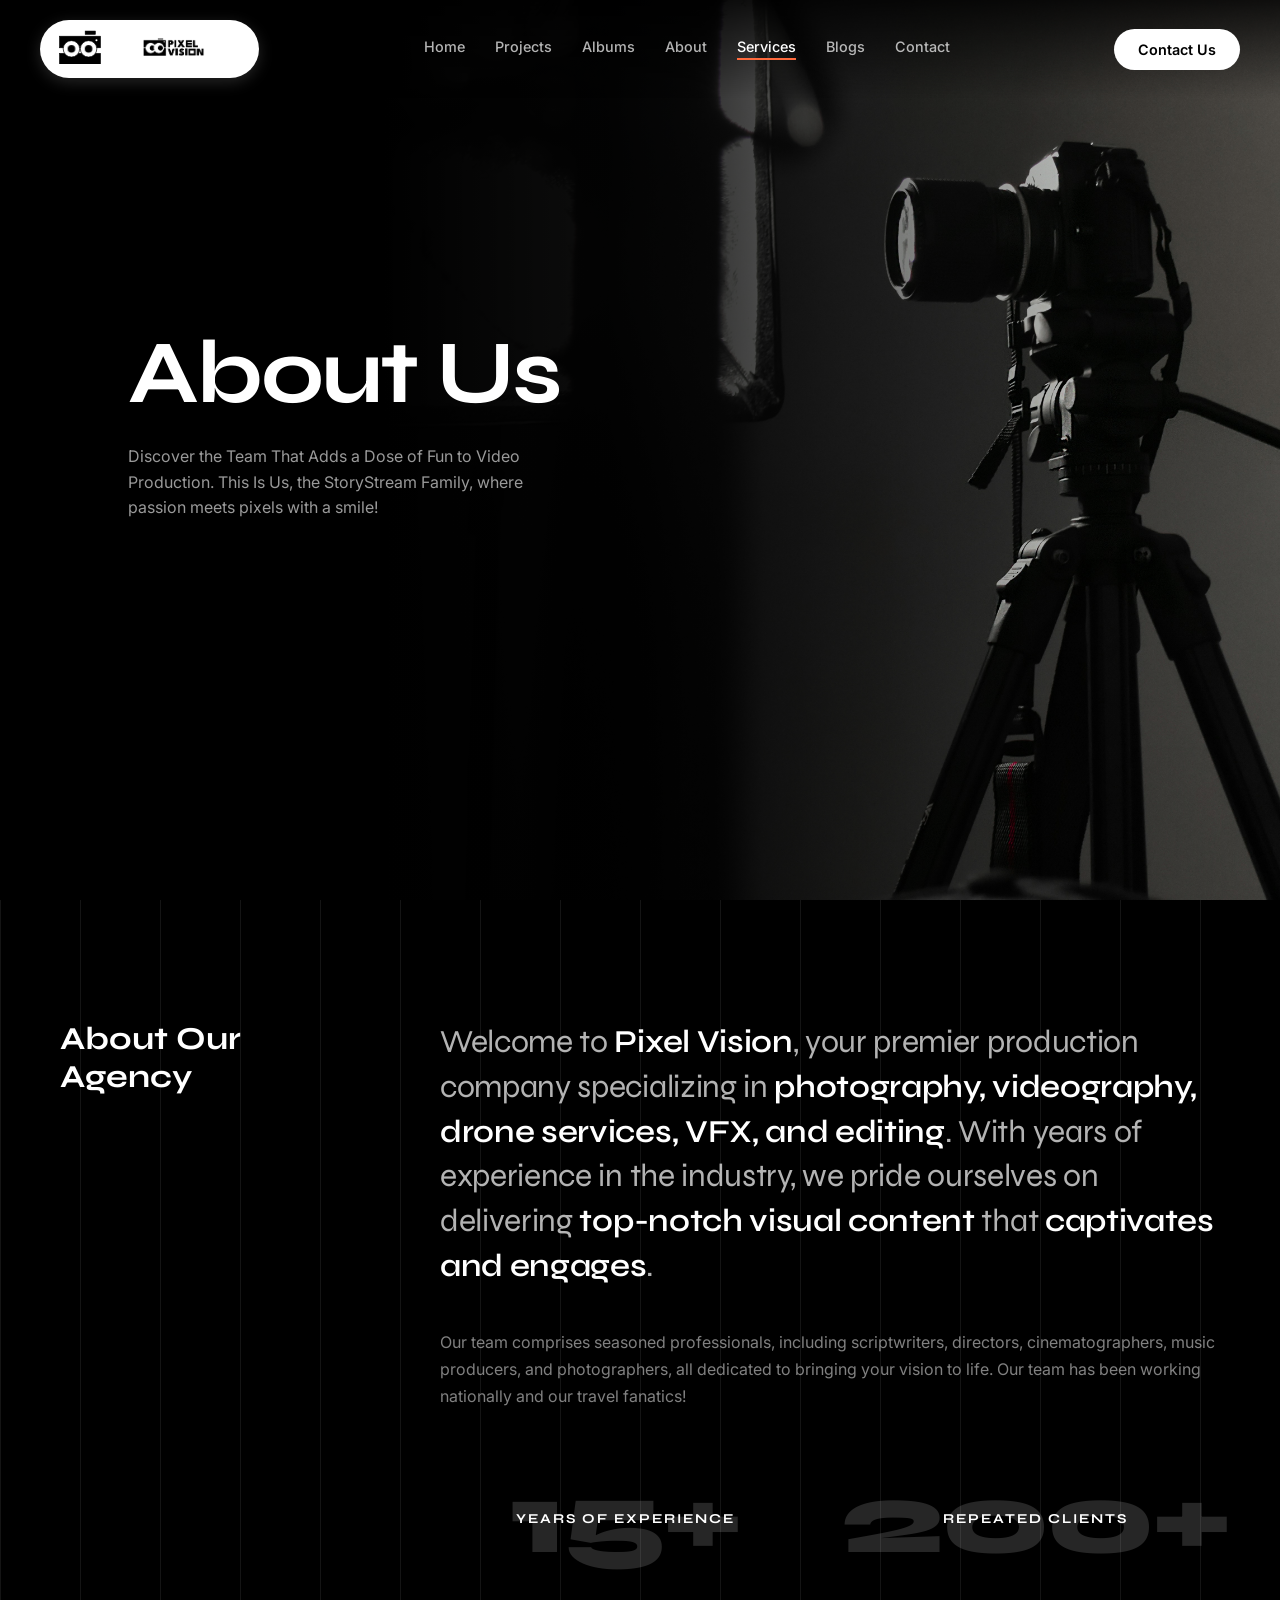
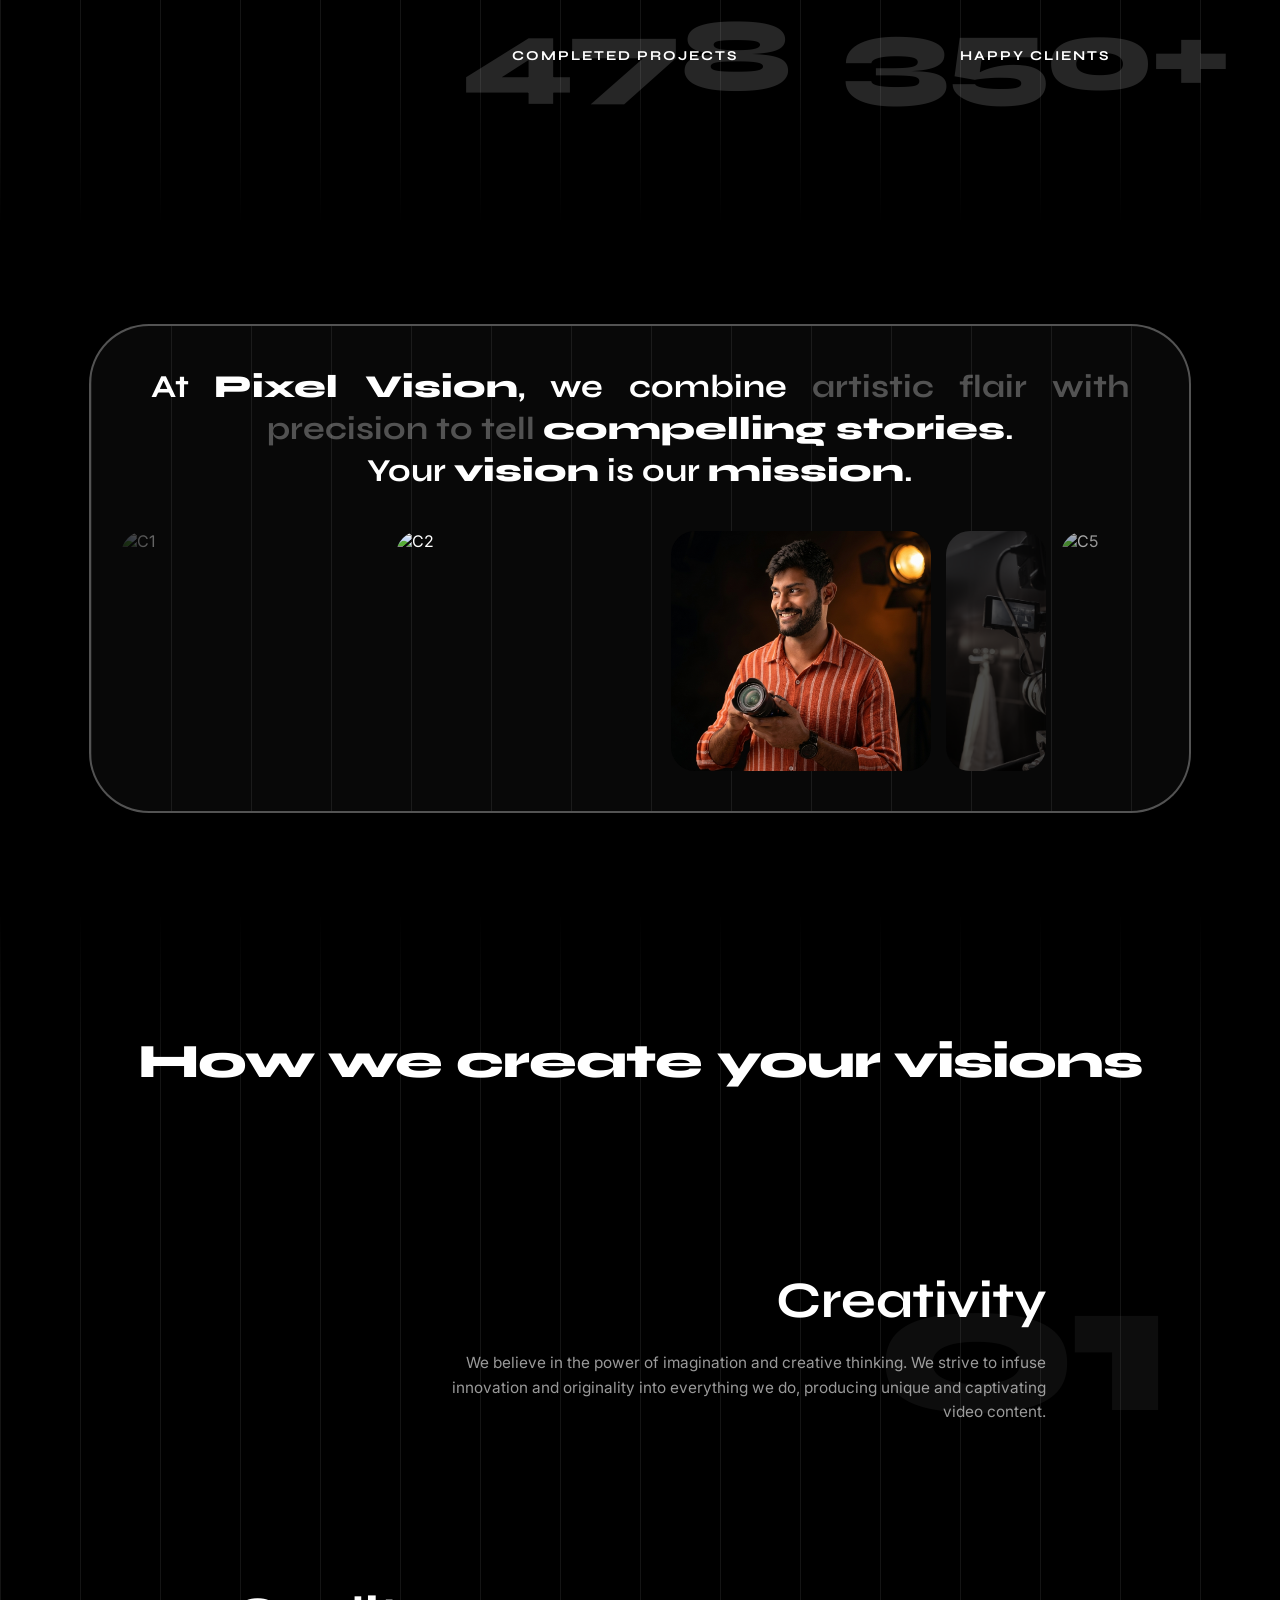
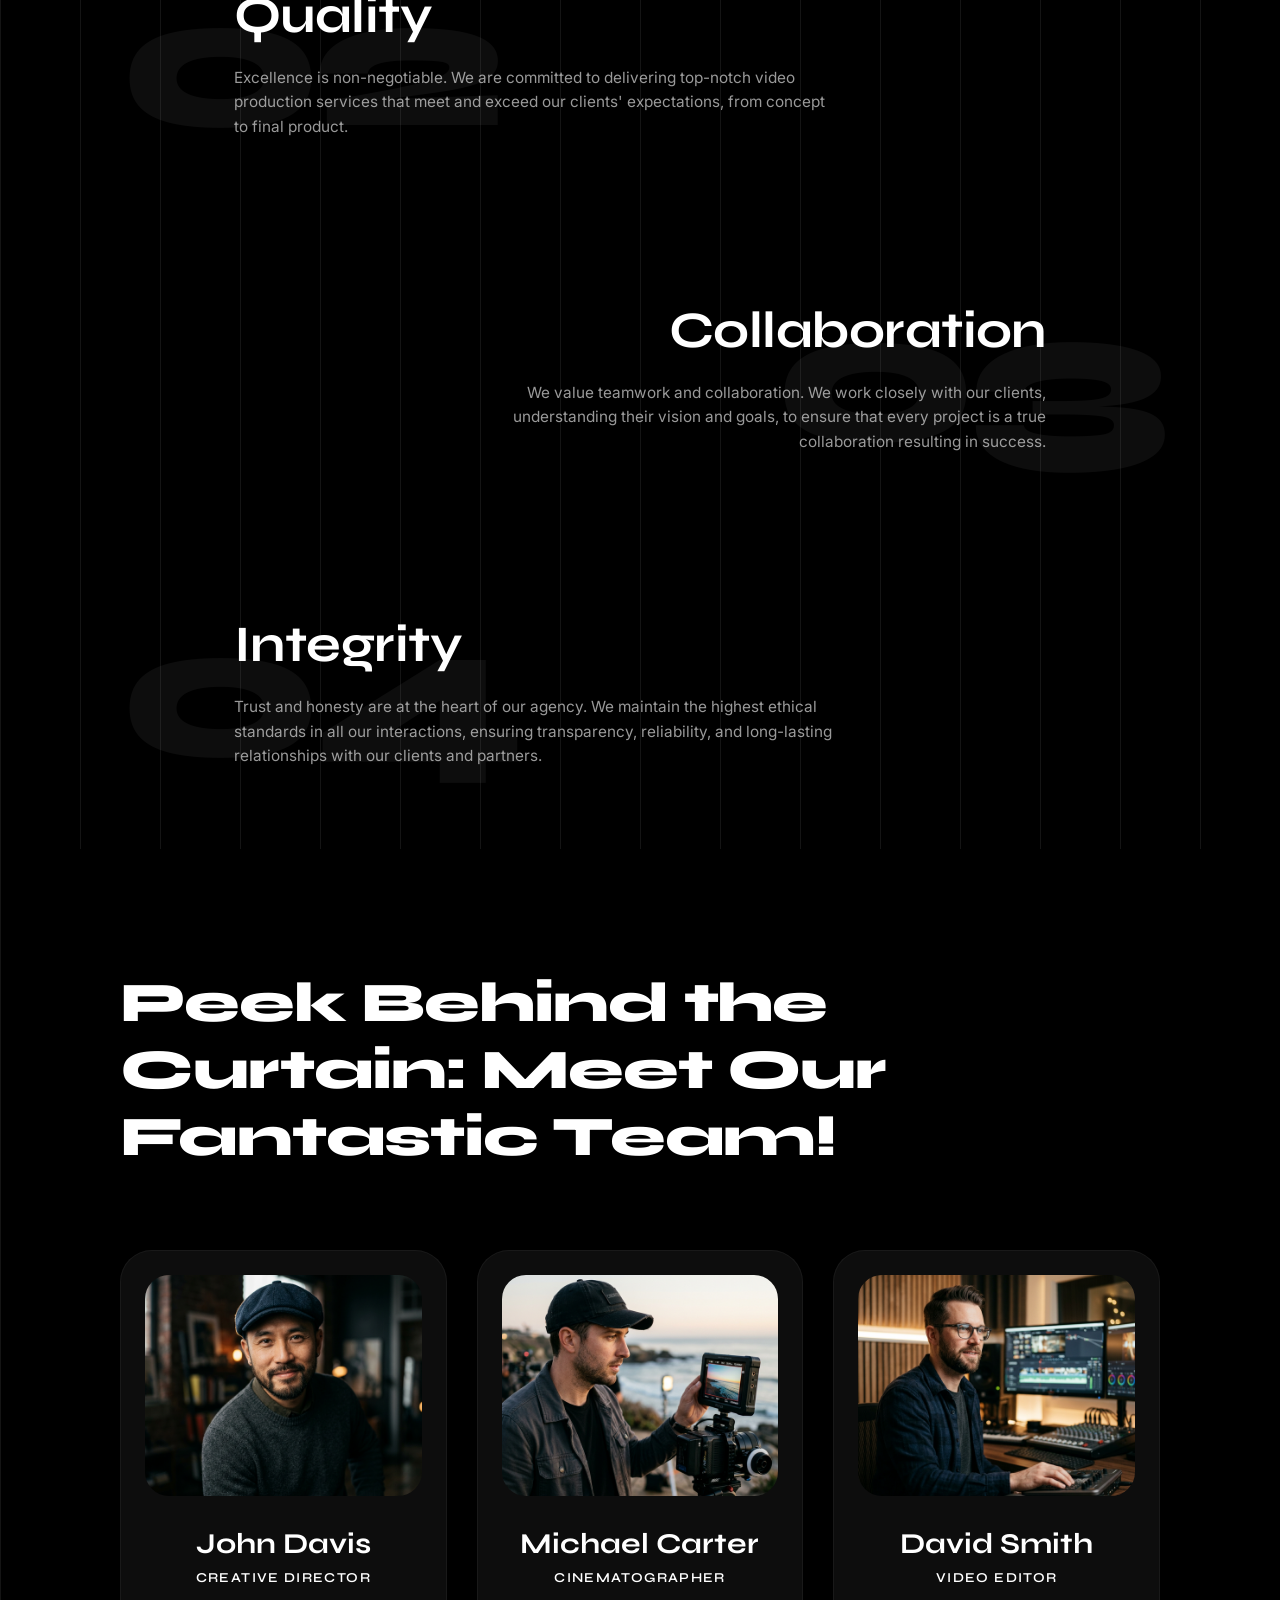
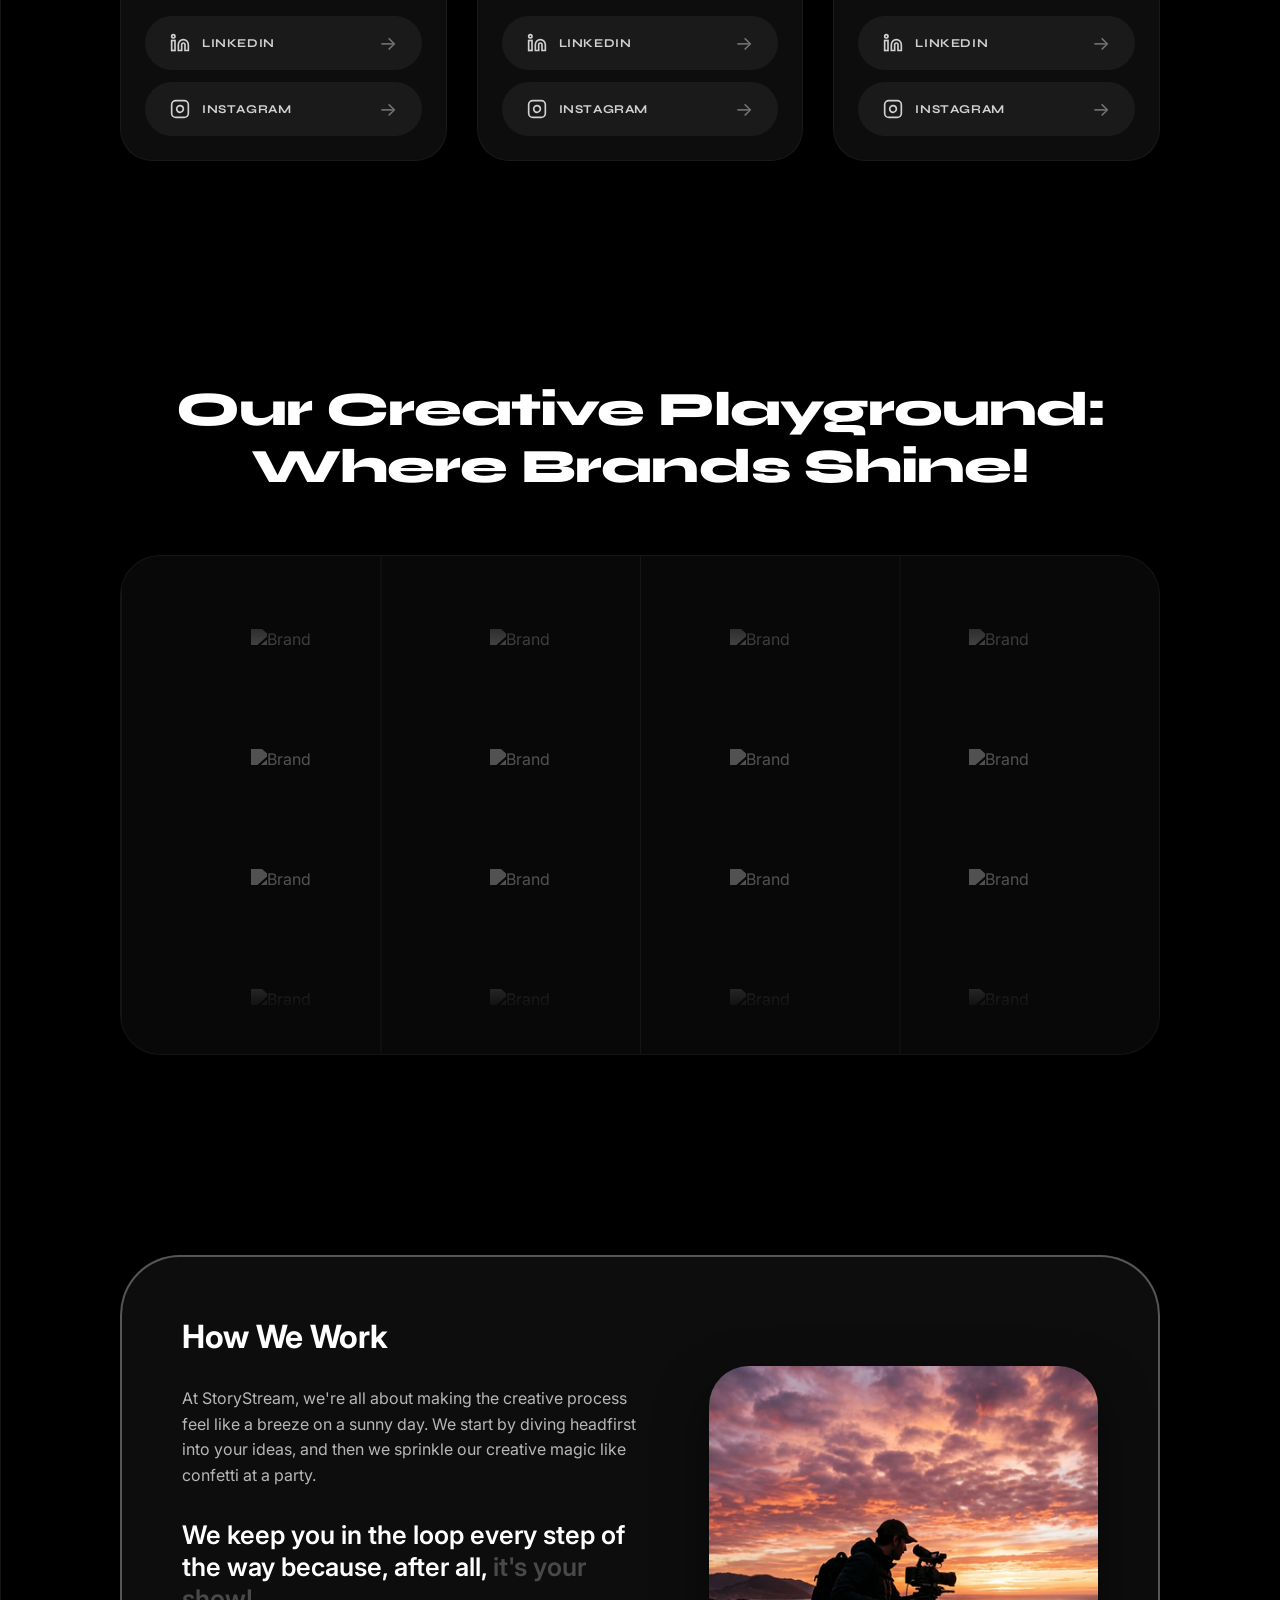
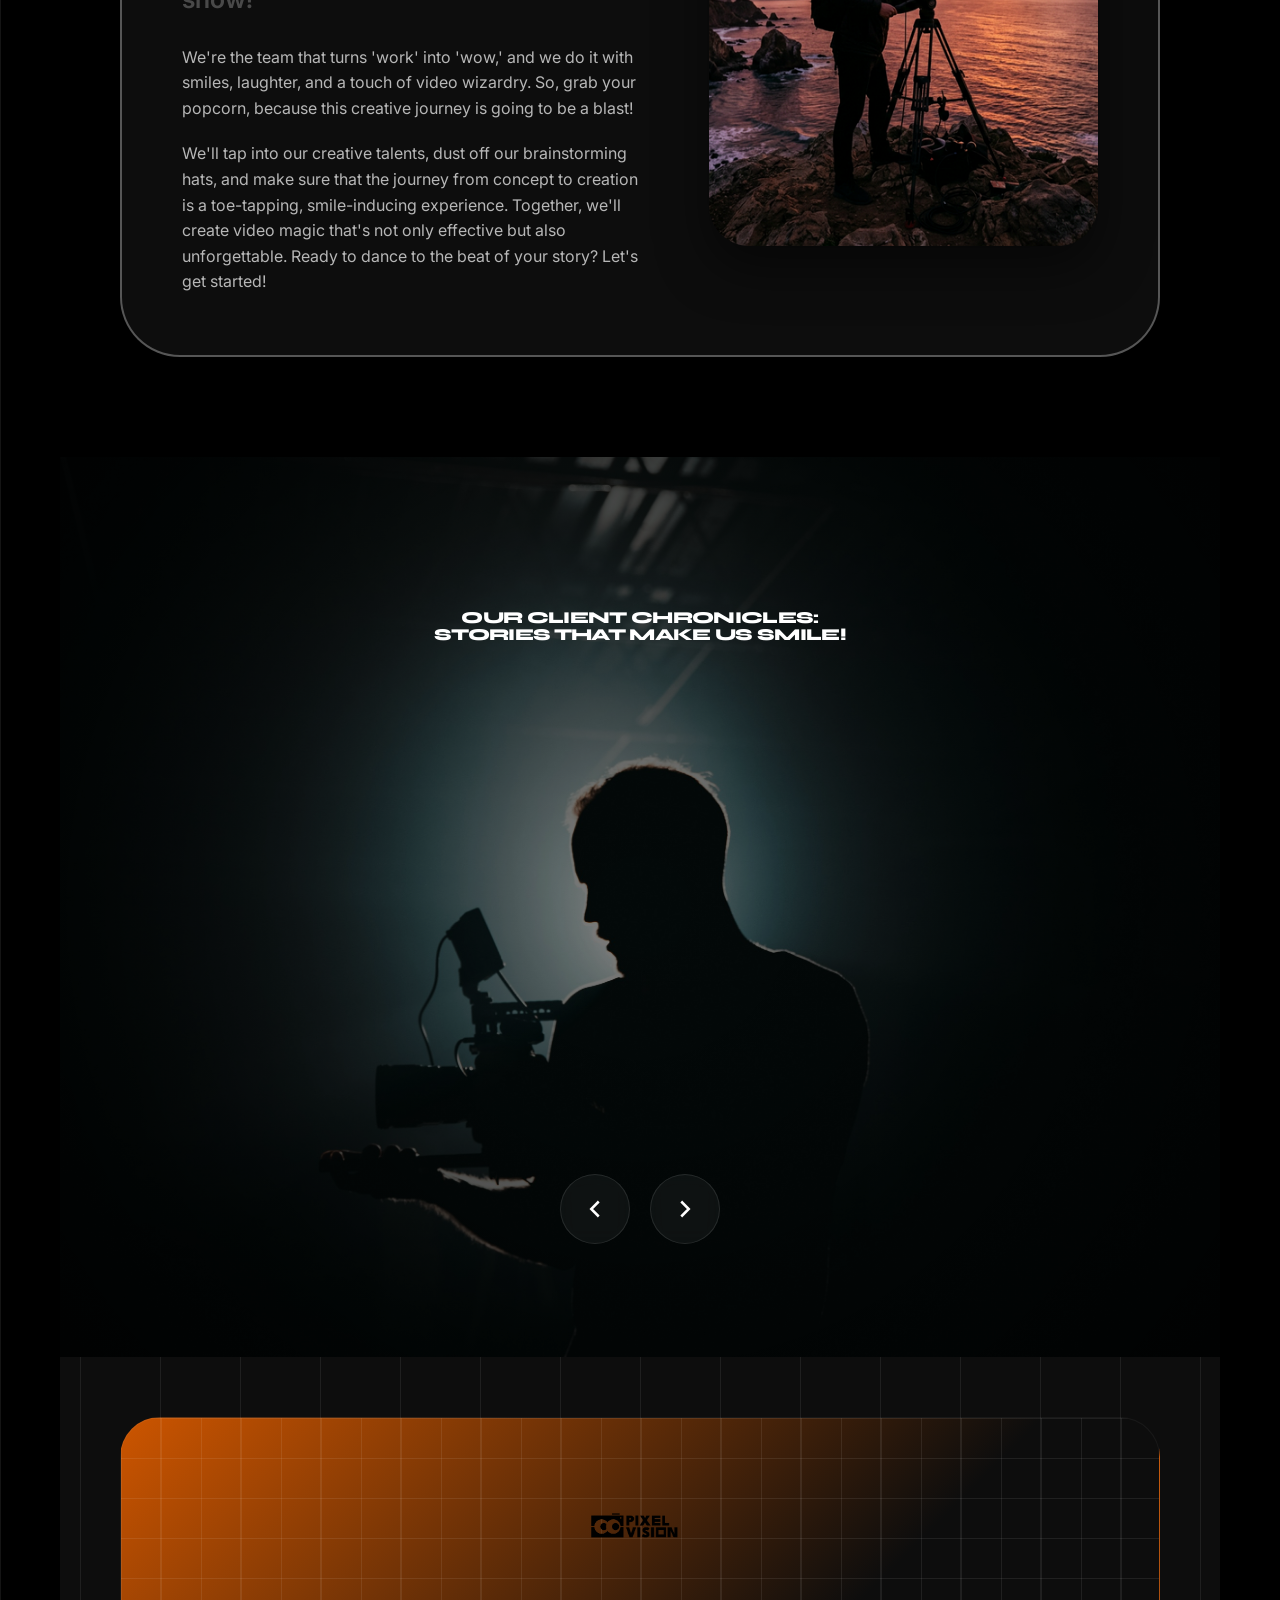
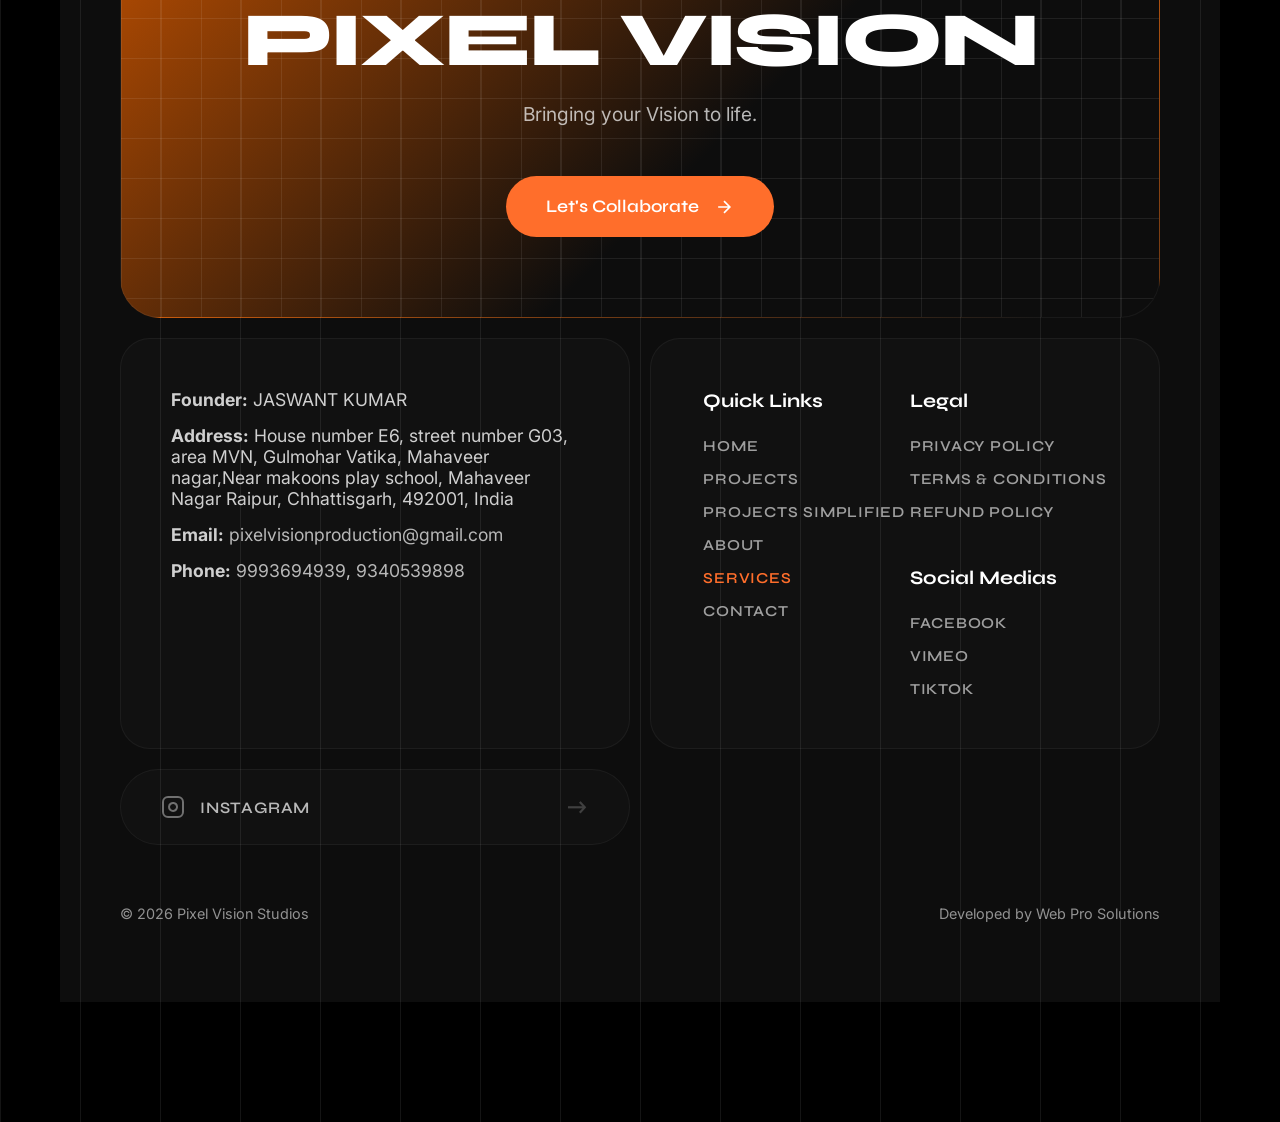
==== commit 22be3065: "optimization" ====
--- a/about-agency.html
+++ b/about-agency.html
@@ -24,24 +24,27 @@
     <nav class="top-nav">
         <div class="nav-container">
             <a href="index.html#home" class="nav-logo" style="text-decoration:none;" aria-label="Pixel Vision Studios - Home">
-                <!-- ─── CAMERA MASCOT (AS LOGO) ─── -->
-                <div class="camera-mascot logo-mascot" id="cameraMascot">
-                    <svg viewBox="0 0 140 100" fill="none" xmlns="http://www.w3.org/2000/svg">
-                        <rect x="10" y="18" width="120" height="34" fill="white" stroke="black" stroke-width="1.5"/>
-                        <rect x="10" y="68" width="120" height="34" fill="white" stroke="black" stroke-width="1.5"/>
-                        <rect x="85" y="3" width="30" height="10" fill="white" stroke="black" stroke-width="1.5"/>
-                        <circle cx="118" cy="30" r="3" fill="black"/>
-                        <g class="eyes-container">
-                            <circle cx="45" cy="55" r="24" fill="white" stroke="black" stroke-width="1.5"/>
-                            <circle cx="95" cy="55" r="24" fill="white" stroke="black" stroke-width="1.5"/>
-                            <g class="pupil-wrap" id="pupilLeftWrap">
-                                <circle cx="45" cy="55" r="11" fill="black" class="pupil" id="pupilLeft"/>
+                <!-- ─── WHITE PILL (CAMERA MASCOT + LOGO TEXT) ─── -->
+                <div class="nav-mascot-pill">
+                    <div class="camera-mascot logo-mascot" id="cameraMascot">
+                        <svg viewBox="0 0 140 100" fill="none" xmlns="http://www.w3.org/2000/svg">
+                            <rect x="10" y="18" width="120" height="34" fill="#000000" stroke="#000000" stroke-width="1.5"/>
+                            <rect x="10" y="68" width="120" height="34" fill="#000000" stroke="#000000" stroke-width="1.5"/>
+                            <rect x="85" y="3" width="30" height="10" fill="#000000" stroke="#000000" stroke-width="1.5"/>
+                            <circle cx="118" cy="30" r="3" fill="white"/>
+                            <g class="eyes-container">
+                                <circle cx="45" cy="55" r="24" fill="white" stroke="#000000" stroke-width="2"/>
+                                <circle cx="95" cy="55" r="24" fill="white" stroke="#000000" stroke-width="2"/>
+                                <g class="pupil-wrap" id="pupilLeftWrap">
+                                    <circle cx="45" cy="55" r="11" fill="black" class="pupil" id="pupilLeft"/>
+                                </g>
+                                <g class="pupil-wrap" id="pupilRightWrap">
+                                    <circle cx="95" cy="55" r="11" fill="black" class="pupil" id="pupilRight"/>
+                                </g>
                             </g>
-                            <g class="pupil-wrap" id="pupilRightWrap">
-                                <circle cx="95" cy="55" r="11" fill="black" class="pupil" id="pupilRight"/>
-                            </g>
-                        </g>
-                    </svg>
+                        </svg>
+                    </div>
+                    <img src="assets/logo.png" alt="PIXEL VISION" class="nav-logo-img">
                 </div>
             </a>
 
@@ -497,7 +500,7 @@
 
             <!-- Copyright Bar -->
             <div class="footer-copy-bar">
-                <p>&copy;Template by RealMehedi</p>
+                <p>&copy; 2026 Pixel Vision Studios</p>
                 <div class="built-in">
                     <p>Developed by Web Pro Solutions</p>
                 </div>
--- a/style.min.css
+++ b/style.min.css
@@ -1 +1,4693 @@
-:root{--color-bg:#000;--color-text:#ffffff;--color-text-muted:#a0a0a0;--color-primary:#ff5722;--font-heading:"Syne", sans-serif;--font-body:"Inter", sans-serif;--nav-height:90px}*{margin:0;padding:0;box-sizing:border-box}html{scroll-behavior:auto}html.lenis, html.lenis body{height:auto}.lenis.lenis-smooth{scroll-behavior:auto !important}.lenis.lenis-stopped{overflow:hidden}body{background-color:var(--color-bg);color:var(--color-text);font-family:var(--font-body);overflow-x:clip;-webkit-font-smoothing:antialiased;-moz-osx-font-smoothing:grayscale}.top-nav{position:fixed;top:0;left:0;width:100%;z-index:99999;padding:20px 40px;background:linear-gradient( to bottom, rgba(0, 0, 0, 0.8) 0%, transparent 100% );pointer-events:none}.nav-container{max-width:1400px;margin:0 auto;display:flex;justify-content:space-between;align-items:center;pointer-events:auto}.nav-logo{display:flex;align-items:center;gap:10px;color:white}.nav-logo-img{height:75px;width:auto;display:block;object-fit:contain;filter:brightness(0) invert(1)}.nav-links{display:flex;gap:30px;align-items:center}.nav-link{font-family:var(--font-body);font-size:0.9rem;font-weight:500;color:rgba(255, 255, 255, 0.7);text-decoration:none;transition:color 0.3s ease;padding-bottom:5px;position:relative}.nav-link:hover, .nav-link.active{color:white}.nav-link.active::after{content:"";position:absolute;bottom:0;left:0;width:100%;height:2px;background:#ff6a3d}.get-template-btn{background:white;color:black;font-family:var(--font-body);font-weight:600;font-size:0.9rem;padding:12px 24px;border-radius:30px;text-decoration:none;transition:transform 0.3s ease, background 0.3s}.get-template-btn:hover{transform:scale(1.05);background:#f0f0f0}.hamburger-btn{display:none;background:none;border:none;cursor:pointer;padding:8px;z-index:100;flex-direction:column;gap:5px}.hamburger-btn span{display:block;width:24px;height:2px;background:white;border-radius:2px;transition:all 0.3s ease}.hamburger-btn.active span:nth-child(1){transform:rotate(45deg) translate(5px, 5px)}.hamburger-btn.active span:nth-child(2){opacity:0}.hamburger-btn.active span:nth-child(3){transform:rotate(-45deg) translate(5px, -5px)}@media (max-width:992px){.hamburger-btn{display:flex}.nav-container{justify-content:space-between}.nav-links{display:none;position:fixed;top:0;left:0;width:100%;height:100vh;background:rgba(0, 0, 0, 0.95);backdrop-filter:blur(20px);-webkit-backdrop-filter:blur(20px);flex-direction:column;justify-content:center;align-items:center;gap:30px;z-index:99}.nav-links.mobile-open{display:flex}.nav-links .nav-link{font-size:1.5rem;font-weight:600;color:rgba(255, 255, 255, 0.8)}.get-template-btn{display:none}}.hero-section{position:relative;width:100%;min-height:100vh;display:flex;align-items:center;justify-content:center;overflow:hidden;background:#000;transform-origin:center center;will-change:transform, border-radius;z-index:1}.hero-image-bg, .hero-video-bg{position:absolute;top:44%;left:50%;min-width:100%;min-height:120%;width:auto;height:auto;transform:translateX(-50%) translateY(-50%);object-fit:cover;z-index:1;opacity:0.6}.hero-overlay-gradient{position:absolute;inset:0;background:radial-gradient( circle at center, rgba(0, 0, 0, 0) 0%, rgba(0, 0, 0, 0.8) 100% );z-index:2}.noise-overlay{position:absolute;inset:0;width:100%;height:100%;pointer-events:none;z-index:3;image-rendering:pixelated;opacity:1}.hero-content-center{position:relative;z-index:10;text-align:center;max-width:1000px;padding:0 40px;transform:translateY(30px)}.hero-main-title{font-family:var(--font-heading);font-size:clamp(3.5rem, 7vw, 7.5rem);font-weight:700;color:white;line-height:1.1;letter-spacing:-0.03em;margin-bottom:30px}.hero-subtitle{font-family:var(--font-body);font-size:clamp(1.2rem, 1.8vw, 1.5rem);color:rgba(255, 255, 255, 0.8);line-height:1.6;margin-bottom:50px;max-width:800px;margin-left:auto;margin-right:auto}.hero-cta-btn{display:inline-block;padding:18px 45px;background:linear-gradient(115deg, #ff6a3d 0%, #ff9e2a 40%, #2a8d88 100%);color:white;font-family:var(--font-heading);font-weight:700;font-size:1.2rem;text-decoration:none;border-radius:40px;border:1px solid rgba(255, 255, 255, 0.3);transition:transform 0.3s ease, box-shadow 0.3s ease}.hero-cta-btn:hover{transform:scale(1.05);box-shadow:0 10px 30px rgba(255, 106, 61, 0.4)}.camera-mascot.logo-mascot{position:relative;bottom:auto;right:auto;width:65px;height:auto;z-index:100;pointer-events:auto;filter:drop-shadow(0 4px 8px rgba(0, 0, 0, 0.3));margin-right:15px}.camera-mascot{display:block}.eyes-container{transform-origin:center 55px;animation:blink 10s infinite}@keyframes blink{0%, 96%, 100%{transform:scaleY(1)}98%{transform:scaleY(0.1)}}.pupil{will-change:transform;transition:transform 0.1s ease-out}@media (max-width:768px){.camera-mascot{width:100px;bottom:20px;right:20px}}.main-content-wrapper{position:relative;z-index:20;background-color:var( --color-bg )}.brand-marquee-section{position:relative;width:100%;background-color:var(--color-bg);padding:80px 0 60px 0;text-align:center;z-index:25;box-shadow:0 -20px 40px rgba(0, 0, 0, 0.5)}.brand-marquee-section::before{content:"";position:absolute;top:0;left:0;width:100%;height:120px;background:linear-gradient(to bottom, var(--color-bg) 0%, transparent 100%);z-index:2;pointer-events:none}.brand-heading{font-family:var(--font-heading);font-size:clamp(1.1rem, 2vw, 1.5rem);font-weight:600;font-style:italic;color:rgba(255, 255, 255, 0.85);margin-bottom:50px;letter-spacing:-0.01em}.marquee-wrapper{width:100%;overflow:hidden;position:relative;mask-image:linear-gradient( to right, transparent 0%, black 10%, black 90%, transparent 100% );-webkit-mask-image:linear-gradient( to right, transparent 0%, black 10%, black 90%, transparent 100% )}.marquee-track{display:flex;gap:24px;width:max-content;animation:marqueeScroll 30s linear infinite}.marquee-item{flex-shrink:0;display:flex;align-items:center;justify-content:center;padding:18px 36px;background:rgba(255, 255, 255, 0.04);border:1px solid rgba(255, 255, 255, 0.08);border-radius:12px;min-width:180px;height:70px}.marquee-item svg{height:28px;width:auto;opacity:0.7;transition:opacity 0.3s ease}.marquee-item:hover svg{opacity:1}@keyframes marqueeScroll{0%{transform:translateX(0)}100%{transform:translateX(-50%)}}.about-section{position:relative;width:100%;margin:0 auto;padding:100px 60px 80px 60px;background-color:var( --color-bg );z-index:25;overflow:hidden}.about-section::before{content:"";position:absolute;inset:0;background-image:linear-gradient( to right, rgba(255, 255, 255, 0.08) 1px, transparent 1px );background-size:80px 100%;z-index:1;pointer-events:none}.about-container{position:relative;z-index:2;max-width:1400px;margin:0 auto;width:100%}.about-top{display:flex;gap:80px;align-items:flex-start;margin-bottom:80px}.about-left{flex-shrink:0;width:280px}.about-title{font-family:var(--font-heading);font-size:clamp(1.3rem, 2vw, 1.6rem);font-weight:700;font-style:italic;color:rgba(255, 255, 255, 0.9);line-height:1.3;letter-spacing:-0.01em}.about-right{flex:1}.about-lead{font-family:var(--font-heading);font-size:clamp(1.4rem, 2.5vw, 2rem);font-weight:400;color:rgba(255, 255, 255, 0.7);line-height:1.5;margin-bottom:30px;letter-spacing:-0.01em}.about-lead strong{color:rgba(255, 255, 255, 0.95);font-weight:600}.about-body{font-family:var(--font-body);font-size:0.95rem;color:rgba(255, 255, 255, 0.5);line-height:1.7;max-width:700px}.about-stats{display:grid;grid-template-columns:repeat(4, 1fr);gap:24px;margin-top:20px}.stat-card{position:relative;display:flex;flex-direction:column;align-items:center;justify-content:center;text-align:center;padding:50px 20px 30px 20px;overflow:hidden}.stat-number{font-family:var(--font-heading);font-size:clamp(3rem, 5vw, 4.5rem);font-weight:800;color:rgba(255, 255, 255, 0.05);line-height:1;letter-spacing:-0.03em;position:absolute;top:50%;left:50%;transform:translate(-50%, -50%);white-space:nowrap;pointer-events:none}.stat-label{font-family:var(--font-heading);font-size:0.8rem;font-weight:700;color:rgba(255, 255, 255, 0.85);letter-spacing:1.5px;text-transform:uppercase;position:relative;z-index:2}.founder-section{position:relative;width:100%;height:80vh;min-height:500px;overflow:hidden;background:#000;z-index:25}.founder-parallax-wrap{position:absolute;inset:-4% 0;width:100%;height:108%;will-change:transform}.founder-image{width:100%;height:100%;object-fit:cover;object-position:center 10%;display:block}.founder-overlay{position:absolute;bottom:0;left:0;right:0;padding:60px 60px 50px 60px;background:linear-gradient( to top, rgba(0, 0, 0, 0.85) 0%, rgba(0, 0, 0, 0.4) 50%, transparent 100% );z-index:5;display:flex;flex-direction:column;align-items:flex-start}.founder-tag{font-family:var(--font-body);font-size:0.7rem;font-weight:600;color:rgba(255, 255, 255, 0.6);letter-spacing:3px;text-transform:uppercase;margin-bottom:10px;border:1px solid rgba(255, 255, 255, 0.2);padding:6px 16px;border-radius:20px}.founder-name{font-family:var(--font-heading);font-size:clamp(2.5rem, 5vw, 4rem);font-weight:800;color:white;line-height:1.1;letter-spacing:-0.03em;margin-bottom:16px}.founder-bio{font-family:var(--font-body);font-size:1rem;color:rgba(255, 255, 255, 0.7);line-height:1.7;max-width:600px;margin-bottom:30px}.founder-cta{display:inline-block;padding:14px 32px;background:linear-gradient(115deg, #ff6a3d 0%, #ff9e2a 40%, #2a8d88 100%);color:white;font-family:var(--font-heading);font-weight:700;font-size:1rem;text-decoration:none;border-radius:40px;border:1px solid rgba(255, 255, 255, 0.3);transition:transform 0.3s ease, box-shadow 0.3s ease}.founder-cta:hover{transform:scale(1.05);box-shadow:0 10px 30px rgba(255, 106, 61, 0.4)}.portfolio-intro{position:relative;width:100%;height:70vh;padding:100px 60px 80px 60px;background-color:var(--color-bg);z-index:25}.about-top{display:flex;gap:80px;align-items:flex-start;margin-bottom:80px}.about-left{flex-shrink:0;width:280px}.about-title{font-family:var(--font-heading);font-size:clamp(1.3rem, 2vw, 1.6rem);font-weight:700;font-style:italic;color:rgba(255, 255, 255, 0.9);line-height:1.3;letter-spacing:-0.01em}.about-right{flex:1}.about-lead{font-family:var(--font-heading);font-size:clamp(1.4rem, 2.5vw, 2rem);font-weight:400;color:rgba(255, 255, 255, 0.7);line-height:1.5;margin-bottom:30px;letter-spacing:-0.01em}.about-lead strong{color:rgba(255, 255, 255, 0.95);font-weight:600}.about-body{font-family:var(--font-body);font-size:0.95rem;color:rgba(255, 255, 255, 0.5);line-height:1.7;max-width:700px}.about-stats{display:grid;grid-template-columns:repeat(4, 1fr);gap:24px;margin-top:20px}.stat-card{position:relative;display:flex;flex-direction:column;align-items:center;justify-content:center;text-align:center;padding:50px 20px 30px 20px;overflow:hidden}.stat-number{font-family:var(--font-heading);font-size:clamp(3rem, 5vw, 4.5rem);font-weight:800;color:rgba(255, 255, 255, 0.05);line-height:1;letter-spacing:-0.03em;position:absolute;top:50%;left:50%;transform:translate(-50%, -50%);white-space:nowrap;pointer-events:none}.stat-label{font-family:var(--font-heading);font-size:0.8rem;font-weight:700;color:rgba(255, 255, 255, 0.85);letter-spacing:1.5px;text-transform:uppercase;position:relative;z-index:2}.founder-section{position:relative;width:100%;height:100vh;min-height:600px;overflow:hidden;background:#000;z-index:25}.founder-parallax-wrap{position:absolute;inset:-4% 0;width:100%;height:108%;will-change:transform}.founder-image{width:100%;height:100%;object-fit:cover;object-position:center 10%;display:block}.founder-overlay{position:absolute;bottom:0;left:0;right:0;padding:60px 60px 50px 60px;background:linear-gradient( to top, rgba(0, 0, 0, 0.85) 0%, rgba(0, 0, 0, 0.4) 50%, transparent 100% );z-index:5;display:flex;flex-direction:column;align-items:flex-start}.founder-tag{font-family:var(--font-body);font-size:0.7rem;font-weight:600;color:rgba(255, 255, 255, 0.6);letter-spacing:3px;text-transform:uppercase;margin-bottom:10px;border:1px solid rgba(255, 255, 255, 0.2);padding:6px 16px;border-radius:20px}.founder-name{font-family:var(--font-heading);font-size:clamp(2.5rem, 5vw, 4rem);font-weight:800;color:white;line-height:1.1;letter-spacing:-0.03em;margin-bottom:16px}.founder-bio{font-family:var(--font-body);font-size:1rem;color:rgba(255, 255, 255, 0.7);line-height:1.7;max-width:600px;margin-bottom:30px}.founder-cta{display:inline-block;padding:14px 32px;background:linear-gradient(115deg, #ff6a3d 0%, #ff9e2a 40%, #2a8d88 100%);color:white;font-family:var(--font-heading);font-weight:700;font-size:1rem;text-decoration:none;border-radius:40px;border:1px solid rgba(255, 255, 255, 0.3);transition:transform 0.3s ease, box-shadow 0.3s ease}.founder-cta:hover{transform:scale(1.05);box-shadow:0 10px 30px rgba(255, 106, 61, 0.4)}.portfolio-intro{position:relative;width:100%;height:70vh;overflow:hidden;background-color:var(--color-bg);z-index:25;display:flex;align-items:center;padding:0 80px;margin-top:150px}.portfolio-intro::after{content:"";position:absolute;inset:0;pointer-events:none;z-index:20;box-shadow:inset 0 0 150px 100px var(--color-bg)}.portfolio-bg-wrapper{position:absolute;inset:0;width:100%;height:120%;z-index:1;overflow:hidden;-webkit-mask-image:radial-gradient( ellipse 110% 110% at 75% 50%, #000 40%, rgba(0, 0, 0, 0.8) 75%, rgba(0, 0, 0, 0.2) 90%, transparent 100% );mask-image:radial-gradient( ellipse 110% 110% at 75% 50%, #000 40%, rgba(0, 0, 0, 0.8) 75%, rgba(0, 0, 0, 0.2) 90%, transparent 100% )}.portfolio-bg-img{width:100%;height:100%;object-fit:cover;object-position:70% center}.portfolio-bg-overlay{position:absolute;inset:0;background:linear-gradient( 90deg, rgba(0, 0, 0, 1) 0%, rgba(0, 0, 0, 1) 30%, rgba(0, 0, 0, 0.96) 42%, rgba(0, 0, 0, 0.72) 56%, rgba(0, 0, 0, 0.1) 74%, rgba(0, 0, 0, 0) 100% ), radial-gradient( circle at 0% 50%, rgba(0, 0, 0, 1) 0%, rgba(0, 0, 0, 1) 32%, rgba(0, 0, 0, 0.98) 44%, rgba(0, 0, 0, 0.82) 58%, rgba(0, 0, 0, 0.46) 72%, rgba(0, 0, 0, 0.08) 84%, rgba(0, 0, 0, 0) 92% );z-index:2}.portfolio-content{position:relative;z-index:10;max-width:800px}.portfolio-title{font-family:var(--font-heading);font-size:clamp(2.5rem, 5vw, 4rem);font-weight:800;color:white;letter-spacing:-0.03em;line-height:1.1;margin-bottom:20px}.portfolio-subtitle{font-family:var(--font-body);font-size:clamp(1.1rem, 1.5vw, 1.3rem);color:rgba(255, 255, 255, 0.7);line-height:1.5;max-width:550px}.portfolio-grid-section{padding:100px 60px 100px 60px;background-color:var(--color-bg);position:relative;z-index:25;margin-top:-1px}.grid-header{max-width:1400px;margin:0 auto 60px auto}.grid-section-title{font-family:var(--font-body);font-size:clamp(1.2rem, 2vw, 1.8rem);font-weight:400;font-style:normal;color:rgba(255, 255, 255, 0.7);letter-spacing:0.05em;text-transform:uppercase}.portfolio-cards-container{display:grid;grid-template-columns:repeat(2, 1fr);gap:48px;max-width:1650px;width:95%;margin:0 auto}.portfolio-card{background-color:#1a1a1a;border-radius:20px;padding:28px;transition:transform 0.4s cubic-bezier(0.165, 0.84, 0.44, 1), background-color 0.4s ease;cursor:pointer;display:flex;flex-direction:column}.portfolio-card:hover{background-color:#252525;transform:translateY(-10px)}.video-wrapper{position:relative;width:100%;aspect-ratio:16 / 9;border-radius:12px;overflow:hidden;margin-bottom:24px;background-color:#000}.yt-player, .vimeo-iframe{position:absolute;top:0;left:0;width:100%;height:100%;opacity:0;transition:opacity 0.5s ease;pointer-events:none;transform:scale(1.2);transform-origin:center}.video-placeholder{position:absolute;inset:0;background-size:cover;background-position:center;z-index:2;transition:opacity 0.5s ease}.card-info{padding:0 4px}.card-meta{display:flex;justify-content:space-between;align-items:center;margin-bottom:12px}.meta-prefix{font-family:var(--font-body);font-size:0.75rem;color:rgba(255, 255, 255, 0.5);letter-spacing:2px}.meta-date{font-family:var(--font-body);font-size:0.75rem;color:rgba(255, 255, 255, 0.4)}.card-title{font-family:var(--font-heading);font-size:1.2rem;font-weight:700;color:white;letter-spacing:-0.01em;text-transform:uppercase}@media (max-width:992px){.portfolio-cards-container{grid-template-columns:1fr;gap:30px}.portfolio-grid-section{padding:60px 20px}}.reels-section{position:relative;width:100%;background:var(--color-bg);padding:0;z-index:25;overflow:hidden}.reels-banner{position:relative;width:100%;height:55vh;min-height:380px;display:flex;align-items:stretch;overflow:hidden}.reels-banner-content{position:relative;z-index:5;display:flex;flex-direction:column;justify-content:flex-end;padding:60px 60px 60px 60px;width:55%;flex-shrink:0;background:linear-gradient(to right, rgba(0, 0, 0, 1) 60%, transparent 100%)}.reels-tag{font-family:var(--font-body);font-size:0.75rem;font-weight:600;color:rgba(255, 255, 255, 0.5);letter-spacing:3px;text-transform:uppercase;margin-bottom:16px}.reels-title{font-family:var(--font-heading);font-size:clamp(2.5rem, 5vw, 4rem);font-weight:800;color:white;letter-spacing:-0.03em;line-height:1.1;margin-bottom:20px}.reels-title span{background:linear-gradient(115deg, #ff6a3d 0%, #ff9e2a 50%, #2a8d88 100%);-webkit-background-clip:text;background-clip:text;-webkit-text-fill-color:transparent}.reels-subtitle{font-family:var(--font-body);font-size:clamp(0.85rem, 1.2vw, 1rem);color:rgba(255, 255, 255, 0.55);line-height:1.6}.reels-banner-img-wrap{position:absolute;top:0;right:0;width:60%;height:100%;z-index:1}.reels-banner-img{width:100%;height:100%;object-fit:cover;object-position:center 30%;opacity:0.6}.reels-banner-overlay{position:absolute;inset:0;background:linear-gradient( 90deg, rgba(0, 0, 0, 1) 0%, rgba(0, 0, 0, 1) 30%, rgba(0, 0, 0, 0.96) 42%, rgba(0, 0, 0, 0.72) 56%, rgba(0, 0, 0, 0.1) 74%, rgba(0, 0, 0, 0) 100% ), radial-gradient( circle at 0% 50%, rgba(0, 0, 0, 1) 0%, rgba(0, 0, 0, 1) 32%, rgba(0, 0, 0, 0.98) 44%, rgba(0, 0, 0, 0.82) 58%, rgba(0, 0, 0, 0.46) 72%, rgba(0, 0, 0, 0.08) 84%, rgba(0, 0, 0, 0) 92% );z-index:2}.reels-grid{display:grid;grid-template-columns:repeat(5, 1fr);gap:24px;position:relative;max-width:1920px;width:95%;margin:100px auto 100px;padding:0}.reels-grid.has-expanded .reel-item:not(.reel-expanded){filter:blur(4px) brightness(0.4);pointer-events:none;transition:filter 0.4s ease, opacity 0.4s ease}.reels-column{overflow:hidden;position:relative}.reels-column{overflow:hidden;position:relative;display:flex;flex-direction:column;gap:24px}.reel-item{flex-shrink:0;width:100%;aspect-ratio:9 / 16;border-radius:14px;overflow:hidden;background:#111;position:relative;cursor:pointer;transition:filter 0.4s ease, transform 0.3s ease}.reel-item video{width:100%;height:100%;object-fit:cover;display:block}.reel-clone{cursor:default;pointer-events:none}.reel-item.reel-expanded{position:fixed !important;top:50% !important;left:50% !important;transform:translate(-50%, -50%) scale(1) !important;width:auto !important;height:70vh !important;aspect-ratio:9 / 16 !important;z-index:10000 !important;border-radius:20px !important;overflow:hidden !important;filter:none !important;pointer-events:all !important;cursor:default;box-shadow:0 30px 80px rgba(0, 0, 0, 0.8)}.reel-item.reel-expanded video{width:100%;height:100%;object-fit:cover}.vimeo-iframe-reel{position:absolute;top:0;left:0;width:100%;height:100%;pointer-events:none;transform:scale(1.15);transform-origin:center}.reel-item.reel-expanded .vimeo-iframe-reel{pointer-events:auto}.reel-mute-btn{position:absolute;bottom:12px;right:12px;width:34px;height:34px;background:rgba(0, 0, 0, 0.55);backdrop-filter:blur(6px);border:1px solid rgba(255, 255, 255, 0.2);border-radius:50%;display:flex;align-items:center;justify-content:center;cursor:pointer;z-index:20;transition:background 0.2s ease, transform 0.2s ease;color:white;padding:0}.reel-mute-btn:hover{background:rgba(255, 255, 255, 0.2);transform:scale(1.1)}.reel-mute-btn svg{width:16px;height:16px}.reel-clone .reel-mute-btn{display:none}.reel-expand-hint{position:absolute;top:12px;left:50%;transform:translateX(-50%);font-family:var(--font-body);font-size:0.65rem;font-weight:500;color:rgba(255, 255, 255, 0.6);letter-spacing:1px;background:rgba(0, 0, 0, 0.45);backdrop-filter:blur(4px);padding:4px 10px;border-radius:20px;opacity:0;transition:opacity 0.3s ease;pointer-events:none;white-space:nowrap}.reel-item:hover .reel-expand-hint{opacity:1}.reel-clone .reel-expand-hint{display:none}.reel-expanded-overlay{position:fixed;inset:0;background:rgba(0, 0, 0, 0.75);backdrop-filter:blur(8px);z-index:9999;opacity:0;pointer-events:none;transition:opacity 0.4s ease}.reel-expanded-overlay.active{opacity:1;pointer-events:all}.reel-close-btn{position:fixed;top:20px;right:24px;width:40px;height:40px;background:rgba(255, 255, 255, 0.1);border:1px solid rgba(255, 255, 255, 0.3);border-radius:50%;display:flex;align-items:center;justify-content:center;cursor:pointer;z-index:10001;color:white;font-size:1.4rem;line-height:1;transition:background 0.2s}.reel-close-btn:hover{background:rgba(255, 255, 255, 0.25)}.services-section{padding:120px 40px;background-color:var(--color-bg);position:relative;z-index:25}.services-header{margin-bottom:80px}.services-title{font-family:var(--font-heading);font-size:clamp(2.5rem, 5vw, 4rem);font-weight:800;color:white;letter-spacing:-0.03em;line-height:1.1;margin-bottom:20px}.services-title span{background:linear-gradient(115deg, #ff6a3d 0%, #ff9e2a 50%, #2a8d88 100%);-webkit-background-clip:text;background-clip:text;-webkit-text-fill-color:transparent}.services-subtitle{font-family:var(--font-body);font-size:clamp(0.9rem, 1.2vw, 1.1rem);color:rgba(255, 255, 255, 0.55);max-width:500px;line-height:1.6}.services-list{display:flex;flex-direction:column;border-top:1px solid rgba(255, 255, 255, 0.1)}.service-item{position:relative;height:160px;overflow:hidden;display:flex;align-items:center;border-bottom:1px solid rgba(255, 255, 255, 0.1);padding:0 40px;cursor:pointer;transition:height 0.6s cubic-bezier(0.23, 1, 0.32, 1)}.service-bg{position:absolute;inset:-40px 0;background-size:cover;background-position:center;opacity:0.25;transition:opacity 0.6s ease;filter:brightness(0.5);z-index:0;pointer-events:none;will-change:transform}.service-item:hover{height:280px}.service-item:hover .service-bg{opacity:0.8}.service-content{position:relative;z-index:2;display:grid;grid-template-columns:80px 1fr 2fr;align-items:center;width:100%;gap:40px}.service-number{font-family:var(--font-heading);font-size:1.2rem;color:rgba(255, 255, 255, 0.3);font-weight:500}.service-name{font-family:var(--font-heading);font-size:2.2rem;font-weight:700;color:white;margin:0;transition:transform 0.4s ease}.service-desc{font-family:var(--font-body);font-size:1.1rem;color:rgba(255, 255, 255, 0.6);line-height:1.5;opacity:0;transform:translateY(20px);transition:all 0.5s ease 0.1s;max-width:500px}.service-item:hover .service-desc{opacity:1;transform:translateY(0)}.service-item:hover .service-name{transform:translateX(10px)}.service-arrow{position:absolute;right:40px;top:50%;transform:translateY(-50%);width:40px;height:40px;color:white;opacity:0.3;transition:all 0.4s ease}.service-item:hover .service-arrow{opacity:1;transform:translateY(-50%) translateX(10px)}@media (max-width:992px){.service-content{grid-template-columns:40px 1fr;gap:20px}.service-desc{display:none}.service-name{font-size:1.5rem}}@media (max-width:768px){.services-section{padding:80px 24px}.service-item{padding:0 20px;height:80px}.service-item:hover{height:180px}.service-bg{inset:-20px 0}}.about-founder-hero{position:relative;width:100%;height:100vh;display:flex;align-items:center;overflow:hidden;background:#000;z-index:1}.about-founder-hero .hero-bg-wrapper{position:absolute;top:50%;right:0;width:70%;height:100%;transform:translateY(-50%);z-index:1}.about-founder-hero .hero-bg-img{width:100%;height:100%;object-fit:cover;object-position:center 20%}.about-founder-hero .hero-fade-overlay{position:absolute;inset:0;background:linear-gradient( to right, rgba(0, 0, 0, 1) 0%, rgba(0, 0, 0, 0.95) 25%, rgba(0, 0, 0, 0.6) 50%, rgba(0, 0, 0, 0) 100% );z-index:2}.about-founder-hero .hero-content-left{position:relative;z-index:10;padding-left:10%;max-width:50%;margin-top:auto;padding-bottom:80px}.founder-name{font-family:var(--font-heading);font-size:clamp(3rem, 6vw, 6.5rem);font-weight:700;color:white;line-height:1;letter-spacing:-0.03em;margin-bottom:15px;text-transform:uppercase}.founder-designation{font-family:var(--font-body);font-size:1.1rem;color:rgba(255, 255, 255, 0.6);text-transform:uppercase;letter-spacing:2px}.about-me-textual{position:relative;width:100%;padding:120px 60px;background-color:var(--color-bg)}.about-me-container{max-width:1400px;margin:0 auto;display:flex;gap:80px}.about-me-left{flex-shrink:0;width:300px}.about-me-title{font-family:var(--font-heading);font-size:clamp(1.5rem, 2.5vw, 2.2rem);font-weight:700;font-style:italic;color:white;text-transform:uppercase}.about-me-right{flex:1}.about-me-lead{font-family:var(--font-heading);font-size:clamp(1.4rem, 2.5vw, 2.2rem);line-height:1.4;color:rgba(255, 255, 255, 0.7);margin-bottom:60px}.about-agency-hero{position:relative;width:100%;height:100vh;display:flex;align-items:center;overflow:hidden;background:#000;z-index:1}.about-agency-hero .hero-bg-wrapper{position:absolute;top:50%;right:0;width:70%;height:120%;transform:translateY(-50%);z-index:1}.about-agency-hero .hero-bg-img{width:100%;height:100%;object-fit:cover;object-position:center center}.about-agency-hero .hero-fade-overlay{position:absolute;inset:0;background:linear-gradient( to right, rgba(0, 0, 0, 1) 0%, rgba(0, 0, 0, 0.95) 25%, rgba(0, 0, 0, 0.6) 50%, rgba(0, 0, 0, 0) 100% );z-index:2}.about-agency-hero .hero-content-left{position:relative;z-index:10;padding-left:10%;max-width:50%}.about-agency-hero .hero-title{font-family:var(--font-heading);font-size:clamp(3.5rem, 7vw, 7.5rem);font-weight:700;color:white;line-height:1;letter-spacing:-0.03em;margin-bottom:25px}.about-agency-hero .hero-subtitle{font-family:var(--font-body);font-size:clamp(1rem, 1.2vw, 1.2rem);color:rgba(255, 255, 255, 0.6);line-height:1.6;max-width:450px}.about-agency-textual{position:relative;width:100%;padding:120px 60px;background-color:var(--color-bg);z-index:25;overflow:hidden}.about-agency-textual::before{content:"";position:absolute;inset:0;background-image:linear-gradient( to right, rgba(255, 255, 255, 0.08) 1px, transparent 1px );background-size:80px 100%;z-index:1;pointer-events:none;-webkit-mask-image:linear-gradient(to top, transparent, black 150px);mask-image:linear-gradient(to top, transparent, black 150px)}.textual-container{position:relative;z-index:2;max-width:1400px;margin:0 auto;display:flex;gap:80px}.textual-left{flex-shrink:0;width:300px}.textual-title{font-family:var(--font-heading);font-size:clamp(1.5rem, 2.5vw, 2.2rem);font-weight:700;color:white;line-height:1.2}.textual-right{flex:1}.para-lead{font-family:var(--font-heading);font-size:clamp(1.4rem, 2.5vw, 2.2rem);font-weight:300;color:rgba(255, 255, 255, 0.7);line-height:1.4;margin-bottom:40px;letter-spacing:-0.01em}.para-lead strong{color:white;font-weight:600}.para-body{font-family:var(--font-body);font-size:1rem;color:rgba(255, 255, 255, 0.5);line-height:1.7;max-width:800px;margin-bottom:60px}.agency-stats-grid{display:grid;grid-template-columns:repeat(2, 1fr);gap:40px;max-width:900px}.agency-stat-card{position:relative;padding:40px 0;display:flex;align-items:center;justify-content:center;text-align:center}.agency-stat-card .stat-number{font-family:var(--font-heading);font-size:clamp(4rem, 8vw, 7rem);font-weight:800;color:rgba(255, 255, 255, 0.04);position:absolute;top:50%;left:50%;transform:translate(-50%, -50%);white-space:nowrap;pointer-events:none}.agency-stat-card .stat-label{font-family:var(--font-heading);font-size:0.85rem;font-weight:700;color:white;letter-spacing:2px;text-transform:uppercase;position:relative;z-index:2}.agency-cta{display:inline-block;margin-top:40px;padding:14px 32px;background:transparent;color:white;font-family:var(--font-heading);font-weight:700;text-transform:uppercase;text-decoration:none;border:1px solid rgba(255, 255, 255, 0.2);border-radius:40px;transition:all 0.3s ease;letter-spacing:1px}.agency-cta:hover{background:white;color:black;transform:translateY(-3px);box-shadow:0 10px 20px rgba(255, 255, 255, 0.1)}.about-hello-stack{display:grid;grid-template-areas:"stack";width:100%}.about-me-textual{grid-area:stack;position:relative;width:100%;min-height:100vh;padding:100px 60px;background:#000;z-index:5;display:flex;align-items:center;overflow:hidden}.about-me-textual::before{content:"";position:absolute;inset:0;background-image:linear-gradient( to right, rgba(255, 255, 255, 0.08) 1px, transparent 1px );background-size:80px 100%;z-index:1;pointer-events:none}.about-page .about-me-textual{transform-origin:center center;will-change:transform, border-radius, opacity;z-index:6}.about-me-container{position:relative;z-index:2;max-width:1400px;margin:0 auto;display:flex;gap:100px}#reveal-text{font-family:var(--font-heading);font-size:clamp(1.4rem, 2.5vw, 2.2rem);font-weight:400;line-height:1.5;color:rgba(255, 255, 255, 0.15);letter-spacing:-0.01em}#reveal-text span{display:inline;color:inherit}.hello-section{grid-area:stack;position:relative;min-height:120vh;padding:0 60px 150px;display:flex;align-items:center;justify-content:center;z-index:7;pointer-events:none;transform:translateY(100%);will-change:transform}.hello-panel{pointer-events:auto;width:100%;min-height:100vh;background:#000;display:flex;flex-direction:column;justify-content:center;transform:translateY(0);opacity:1;will-change:transform}.full-width-panel{padding:0;margin:0;border-radius:0;border:none;box-shadow:none}.hello-split{display:grid;grid-template-columns:45% 55%;width:100%;height:100vh}.hello-slideshow{position:relative;width:100%;height:100%;overflow:hidden;background:#111}.hello-slideshow .slide{position:absolute;top:0;left:0;width:100%;height:100%;object-fit:cover;opacity:0;transition:opacity 1.5s ease-in-out;z-index:1}.hello-slideshow .slide.active{opacity:1;z-index:2}.hello-text-content{display:flex;align-items:center;padding:20px 8%}.bio-text-wrapper{display:flex;flex-direction:column;gap:30px;max-width:800px}.small-bio-text{font-family:var(--font-body);font-size:clamp(0.8rem, 1vw, 0.95rem);line-height:1.5;color:rgba(255, 255, 255, 0.7);font-weight:300}.large-bio-text{font-family:var(--font-heading);font-size:clamp(1.2rem, 1.6vw, 1.4rem);line-height:1.3;color:rgba(255, 255, 255, 0.5);font-weight:300;text-transform:none}.large-bio-text .highlight{color:#fff;font-weight:400}.book-session-btn{display:inline-flex;align-items:center;justify-content:center;padding:14px 28px;border:1px solid rgba(255, 255, 255, 0.3);color:white;text-transform:uppercase;font-family:var(--font-body);font-size:0.8rem;letter-spacing:0.1em;text-decoration:none;align-self:flex-start;transition:background-color 0.3s ease, border-color 0.3s ease;margin-top:0}.book-session-btn:hover{background-color:white;color:black;border-color:white}.about-me-left{flex-shrink:0;width:280px}.about-me-title{font-family:var(--font-heading);font-size:clamp(1.4rem, 2vw, 1.8rem);font-weight:700;font-style:italic;color:rgba(255, 255, 255, 0.9);text-transform:uppercase;letter-spacing:-0.01em}.about-me-right{flex:1;display:flex;flex-direction:column;gap:80px}.about-me-lead{font-family:var(--font-heading);font-size:clamp(1.4rem, 2.5vw, 2rem);font-weight:400;color:rgba(255, 255, 255, 0.7);line-height:1.5;letter-spacing:-0.01em}.about-me-stats-wrapper{display:flex;justify-content:flex-end;width:100%}.stats-right{display:grid !important;grid-template-columns:repeat(2, 1fr) !important;gap:40px !important;max-width:700px;width:100%;margin-top:0 !important}.stats-right .stat-card{padding:60px 30px 40px 30px;background:rgba(255, 255, 255, 0.02);border:1px solid rgba(255, 255, 255, 0.05);border-radius:20px}@media (max-width:992px){.about-me-container{flex-direction:column;gap:40px}.about-me-left{width:100%}.stats-right{max-width:100%}}@media (max-width:768px){.about-founder-hero .hero-bg-wrapper{width:100%}.about-founder-hero .hero-fade-overlay{background:radial-gradient( circle at center, rgba(0, 0, 0, 0.3) 0%, rgba(0, 0, 0, 0.95) 100% )}.about-founder-hero .hero-content-left{padding-left:24px;max-width:100%;text-align:center}.about-me-textual{padding:96px 24px}.hello-section{margin-top:-20vh;padding:0 24px 80px}.hello-panel{min-height:62vh;border-radius:28px}.stats-right{grid-template-columns:1fr !important}}@media (max-width:640px){.stats-right{grid-template-columns:1fr !important}.stats-right .stat-card{padding:28px 22px}}.values-section{position:relative;width:100%;min-height:100vh;background:#000;padding:15vh 0 0 0;display:flex;justify-content:center;z-index:10}.values-section::before{content:"";position:absolute;top:0;left:0;width:100%;height:100%;background-image:url("assets/noise.png");background-repeat:repeat;opacity:0.1;pointer-events:none;z-index:1}.values-container{position:relative;z-index:2;width:100%;max-width:1200px;margin:0 auto;display:flex;flex-direction:column;align-items:center}.values-h2{font-family:var(--font-body);font-size:clamp(1.2rem, 2vw, 1.8rem);color:rgba(255, 255, 255, 0.8);font-weight:300;text-align:center;margin-bottom:5vh}.cards-container{position:relative;width:100%;display:flex;flex-direction:column;align-items:center;gap:15vh;padding-bottom:50vh}.value-card{position:relative;width:80%;max-width:900px;height:20vh;min-height:180px;background:#000;border:1.5px solid rgba(255, 255, 255, 0.3);display:flex;align-items:center;justify-content:center;transform-origin:center center;will-change:transform}.value-card h3{font-family:var(--font-heading);font-size:clamp(2.5rem, 6vw, 6rem);color:#a0a0a0;font-weight:500;letter-spacing:-0.05em;text-align:center;margin:0}.albums-section{position:relative;width:100%;min-height:80vh;padding:100px 60px;background-color:var(--color-bg);display:flex;flex-direction:column;justify-content:center;align-items:center;gap:80px;z-index:25}.albums-title{font-family:var(--font-heading);font-size:clamp(2rem, 4vw, 3rem);color:white;font-weight:700;margin-bottom:50px;letter-spacing:2px;align-self:flex-start;padding-left:calc(50vw - 750px);width:100%;max-width:1500px}.albums-container{position:relative;width:100%;max-width:1500px;height:600px;display:flex;align-items:center;justify-content:center;border-radius:40px;overflow:hidden;box-shadow:inset 0 0 50px rgba(0, 0, 0, 0.5)}.album-card{position:absolute;top:50%;transform:translateY(-50%);width:100%;height:100%;border-radius:40px;overflow:hidden;cursor:pointer;transition:left 0.6s cubic-bezier(0.25, 1, 0.5, 1), transform 0.6s cubic-bezier(0.25, 1, 0.5, 1);will-change:left, transform;box-shadow:-20px 0 50px rgba(0, 0, 0, 0.6);display:flex;align-items:flex-end}.card-1{z-index:3;left:0%;transform:translateY(-50%)}.card-2{z-index:2;left:0%;transform:translateY(-50%)}.card-3{z-index:1;left:0%;transform:translateY(-50%)}.albums-container:not(:hover) .card-1{left:0%;transform:translateY(-50%)}.albums-container:not(:hover) .card-2{left:0%;transform:translateY(-50%)}.albums-container:not(:hover) .card-3{left:0%;transform:translateY(-50%)}.albums-container:hover .card-1, .albums-container:has(.card-1:hover) .card-1{left:-20%;transform:translateY(-50%)}.albums-container:hover .card-2, .albums-container:has(.card-1:hover) .card-2{left:-10%;transform:translateY(-50%)}.albums-container:hover .card-3, .albums-container:has(.card-1:hover) .card-3{left:0%;transform:translateY(-50%)}.albums-container:has(.card-2:hover) .card-1{left:-65%;transform:translateY(-50%)}.albums-container:has(.card-2:hover) .card-2{left:-10%;transform:translateY(-50%)}.albums-container:has(.card-2:hover) .card-3{left:0%;transform:translateY(-50%)}.albums-container:has(.card-3:hover) .card-1{left:-75%;transform:translateY(-50%)}.albums-container:has(.card-3:hover) .card-2{left:-65%;transform:translateY(-50%)}.albums-container:has(.card-3:hover) .card-3{left:0%;transform:translateY(-50%)}.album-bg{position:absolute;top:0;left:0;width:100%;height:100%;object-fit:cover;z-index:0;transition:transform 0.6s ease}.album-card:hover .album-bg{transform:scale(1.05)}.album-content{position:relative;z-index:2;padding:60px 80px;width:100%;opacity:0;transform:translateY(20px);transition:opacity 0.4s ease 0.1s, transform 0.4s ease 0.1s;pointer-events:none}.album-card:hover .album-content{opacity:1;transform:translateY(0)}.albums-container:not(:hover) .card-1 .album-content{opacity:1;transform:translateY(0)}.album-content h3{font-family:var(--font-heading);font-size:clamp(2rem, 3.5vw, 3rem);color:white;margin-bottom:8px;letter-spacing:-0.02em;text-shadow:0 4px 12px rgba(0, 0, 0, 0.5)}.album-content p{font-family:var(--font-body);font-size:1.1rem;color:rgba(255, 255, 255, 0.9);letter-spacing:0.5px;text-shadow:0 2px 8px rgba(0, 0, 0, 0.5)}.testimonials-section{position:relative;width:100%;min-height:100vh;padding:120px 60px;background-color:#000;display:flex;flex-direction:column;justify-content:center;align-items:center;overflow:hidden;z-index:20}.testimonials-bg{position:absolute;top:0;left:0;width:100%;height:100%;z-index:0}.testimonials-bg img{width:100%;height:100%;object-fit:cover;opacity:0.5}.testimonials-overlay{position:absolute;inset:0;background:radial-gradient( circle at center, transparent 0%, rgba(0, 0, 0, 0.8) 100% );z-index:1}.testimonials-wrapper{position:relative;z-index:2;width:100%;max-width:1400px;display:flex;flex-direction:column;gap:60px}.testimonials-header{text-align:center}.testimonials-title{font-family:var(--font-heading);font-size:clamp(1rem, 1.3vw, 6rem);color:white;font-weight:800;line-height:1;letter-spacing:-0.04em;text-transform:uppercase}.testimonials-slider{position:relative;width:100%;height:500px;display:flex;align-items:center;justify-content:center}.testimonials-container{position:relative;width:100%;height:100%;display:flex;align-items:center;justify-content:center}.testimonial-card{position:absolute;width:800px;padding:60px;background:rgba(255, 255, 255, 0.03);backdrop-filter:blur(20px);-webkit-backdrop-filter:blur(20px);border:1px solid rgba(255, 255, 255, 0.1);border-radius:40px;display:flex;flex-direction:column;gap:30px;opacity:0;visibility:hidden;transform:scale(0.9) translateX(100px);transition:all 0.8s cubic-bezier(0.25, 1, 0.5, 1)}.testimonial-card.active{opacity:1;visibility:visible;transform:scale(1) translateX(0);z-index:10}.testimonial-card.prev{opacity:0.3;visibility:visible;transform:scale(0.85) translateX(-400px);z-index:5;pointer-events:none}.testimonial-card.next{opacity:0.3;visibility:visible;transform:scale(0.85) translateX(400px);z-index:5;pointer-events:none}.testimonial-brand{display:flex;justify-content:space-between;align-items:center}.brand-logo svg{height:30px}.quote-icon svg{width:40px;height:40px;color:rgba(255, 255, 255, 0.2)}.testimonial-text{font-family:var(--font-body);font-size:clamp(1.2rem, 2vw, 1.8rem);color:white;line-height:1.4;font-weight:400}.testimonials-nav{position:absolute;bottom:-40px;left:50%;transform:translateX(-50%);display:flex;gap:20px;z-index:20}.nav-btn{width:70px;height:70px;border-radius:50%;background:rgba(255, 255, 255, 0.05);backdrop-filter:blur(10px);-webkit-backdrop-filter:blur(10px);border:1px solid rgba(255, 255, 255, 0.1);color:white;display:flex;align-items:center;justify-content:center;cursor:pointer;transition:all 0.3s cubic-bezier(0.175, 0.885, 0.32, 1.275)}.nav-btn svg{width:30px;height:30px}.nav-btn:hover{background:rgba(255, 255, 255, 0.1);transform:scale(1.1)}.nav-btn:active{transform:scale(0.92);background:rgba(255, 255, 255, 0.03);border-color:rgba(255, 255, 255, 0.05)}@media (max-width:1024px){.testimonial-card{width:100%;max-width:700px}.testimonial-card.prev{transform:scale(0.8) translateX(-150%)}.testimonial-card.next{transform:scale(0.8) translateX(150%)}}@media (max-width:768px){.testimonials-section{padding:80px 20px}.testimonial-card{padding:40px}.testimonial-card.prev, .testimonial-card.next{display:none}}.site-footer{width:100%;background-color:#0d0d0d;padding:60px;display:flex;justify-content:center;color:white}.footer-container{width:100%;max-width:1400px;display:flex;flex-direction:column;gap:20px}.footer-cta-box{width:100%;border-radius:40px;padding:80px;display:flex;flex-direction:column;align-items:center;text-align:center;background:linear-gradient(135deg, #cc5500 0%, #0d0d0d 60%);position:relative;overflow:hidden;border:1px solid rgba(255, 255, 255, 0.05)}.footer-cta-box::before{content:"";position:absolute;inset:0;background-image:linear-gradient(rgba(255, 255, 255, 0.08) 1px, transparent 1px), linear-gradient(90deg, rgba(255, 255, 255, 0.08) 1px, transparent 1px);background-size:40px 40px;z-index:0}.footer-logo{height:60px;margin-bottom:40px;position:relative;z-index:1}.footer-headline{font-family:var(--font-heading);font-size:clamp(3rem, 6vw, 5.5rem);font-weight:800;line-height:1.1;letter-spacing:-0.04em;margin-bottom:20px;position:relative;z-index:1}.footer-subhead{font-family:var(--font-body);font-size:1.2rem;color:rgba(255, 255, 255, 0.7);margin-bottom:50px;position:relative;z-index:1}.footer-cta-btn{display:inline-flex;align-items:center;gap:15px;background:#ff6e2b;color:white;padding:20px 40px;border-radius:40px;font-family:var(--font-heading);font-size:1.1rem;font-weight:600;text-decoration:none;transition:all 0.3s ease;position:relative;z-index:1}.footer-cta-btn:hover{background:#ff854d;transform:scale(1.05)}.footer-info-grid{display:grid;grid-template-columns:1fr 1fr;gap:20px}.footer-info-box{background:#111;border:1px solid rgba(255, 255, 255, 0.05);border-radius:30px;padding:50px;display:flex}.contact-box{flex-direction:column;gap:15px}.contact-box p{font-family:var(--font-body);font-size:1.1rem;color:rgba(255, 255, 255, 0.8)}.newsletter-wrap{margin-top:40px;display:flex;flex-direction:column;gap:15px}.newsletter-wrap label{font-family:var(--font-body);font-size:1rem;color:rgba(255, 255, 255, 0.5)}.newsletter-form{display:flex;gap:10px}.newsletter-form input{flex:1;background:rgba(255, 255, 255, 0.05);border:1px solid rgba(255, 255, 255, 0.1);border-radius:30px;padding:15px 25px;color:white;outline:none;font-family:var(--font-body);font-size:1rem;transition:border-color 0.3s ease}.newsletter-form input:focus{border-color:#ff6e2b}.newsletter-form button{background:#ff6e2b;color:white;border:none;padding:15px 30px;border-radius:30px;font-family:var(--font-heading);font-weight:600;cursor:pointer;transition:background 0.3s ease}.newsletter-form button:hover{background:#ff854d}.links-box{justify-content:space-around}.link-column{display:flex;flex-direction:column;gap:15px}.link-column h4{font-family:var(--font-heading);font-size:1.2rem;font-weight:700;margin-bottom:10px}.link-column h4.mt-4{margin-top:30px}.link-column a{text-decoration:none;color:rgba(255, 255, 255, 0.6);font-family:var(--font-heading);font-weight:600;font-size:0.95rem;transition:color 0.3s ease;text-transform:uppercase;letter-spacing:0.05em}.link-column a:hover, .link-column a.active{color:#ff6e2b}.footer-social-grid{display:grid;grid-template-columns:repeat(2, 1fr);gap:20px}.social-pill{background:#111;border:1px solid rgba(255, 255, 255, 0.05);border-radius:100px;padding:25px 40px;display:flex;align-items:center;gap:15px;text-decoration:none;color:rgba(255, 255, 255, 0.7);font-family:var(--font-heading);font-weight:600;letter-spacing:0.05em;transition:all 0.3s ease}.social-pill svg{color:rgba(255, 255, 255, 0.4);transition:color 0.3s ease}.social-pill .arrow{margin-left:auto;font-size:1.5rem;line-height:1;color:rgba(255, 255, 255, 0.2);transition:transform 0.3s ease, color 0.3s ease}.social-pill:hover{background:rgba(255, 255, 255, 0.05);color:white;border-color:rgba(255, 255, 255, 0.1)}.social-pill:hover svg{color:white}.social-pill:hover .arrow{color:white;transform:translateX(5px)}.footer-copy-bar{display:flex;justify-content:space-between;align-items:center;padding:20px 0;margin-top:20px}.footer-copy-bar p{font-family:var(--font-body);font-size:0.9rem;color:rgba(255, 255, 255, 0.55)}.built-in{display:flex;align-items:center;gap:15px}.framer-badge{background:white;color:black;font-family:var(--font-heading);font-weight:700;padding:8px 15px;border-radius:8px;font-size:0.85rem}@media (max-width:1024px){.footer-info-grid{grid-template-columns:1fr}}@media (max-width:768px){.site-footer{padding:40px 20px}.footer-cta-box{padding:50px 30px}.footer-social-grid{grid-template-columns:1fr}.footer-info-box{padding:30px}.newsletter-form{flex-direction:column}.links-box{flex-direction:column;gap:40px}.footer-copy-bar{flex-direction:column;gap:20px;text-align:center}}.creative-capsule-section{position:relative;width:100%;padding:100px 60px;background-color:var(--color-bg);z-index:25}.capsule-container{max-width:1550px;width:95%;margin:0 auto;background:#080808;border-radius:60px;padding:40px 0 0 0;position:relative;overflow:hidden;border:2px solid rgba(255, 255, 255, 0.3)}.capsule-container::before{content:"";position:absolute;inset:0;background-image:linear-gradient( to right, rgba(255, 255, 255, 0.08) 1px, transparent 1px );background-size:80px 100%;z-index:1;pointer-events:none}.capsule-content{position:relative;z-index:2;padding:0 60px;text-align:center;margin-bottom:40px;display:flex;justify-content:center}.capsule-text{font-family:var(--font-heading);font-size:clamp(1.4rem, 2.5vw, 2rem);font-weight:700;color:white;line-height:1.3;max-width:1000px;text-align:justify;text-align-last:center}.capsule-text .dim{color:rgba(255, 255, 255, 0.3)}.capsule-text .highlight{color:white;position:relative;display:inline-block}.capsule-text strong{color:white;font-weight:800}.capsule-carousel{position:relative;width:100%;height:280px;overflow:hidden;z-index:2;mask-image:linear-gradient( to right, transparent, black 15%, black 85%, transparent )}.carousel-track{display:flex;gap:15px;padding:0 30px 40px 30px;width:max-content;height:100%;align-items:flex-end}.carousel-item{flex-shrink:0;width:260px;height:100%;border-radius:24px;overflow:hidden;position:relative;transition:width 0.8s cubic-bezier(0.4, 0, 0.2, 1), transform 0.8s ease;will-change:width, transform}.carousel-item.shrink{width:100px}.carousel-item img{width:100%;height:100%;object-fit:cover;transition:filter 0.8s ease, transform 0.8s ease}.carousel-item.shrink img{filter:brightness(0.3) grayscale(0.8);transform:scale(1.1)}@media (max-width:768px){.creative-capsule-section{padding:60px 20px}.capsule-container{border-radius:40px;padding-top:60px}.capsule-content{padding:0 30px}.capsule-carousel{height:380px}.carousel-item{width:220px}.carousel-item.shrink{width:80px}}.visions-section{position:relative;width:100%;padding:120px 60px;background-color:var(--color-bg);z-index:25;overflow:hidden}.visions-section::before{content:"";position:absolute;inset:0;background-image:linear-gradient( to right, rgba(255, 255, 255, 0.08) 1px, transparent 1px );background-size:80px 100%;z-index:1;pointer-events:none;-webkit-mask-image:linear-gradient(to bottom, transparent, black 150px);mask-image:linear-gradient(to bottom, transparent, black 150px)}.visions-container{max-width:1400px;margin:0 auto}.visions-main-title{font-family:var(--font-heading);font-size:clamp(2rem, 4vw, 3rem);font-weight:800;color:white;text-align:center;margin-bottom:100px;letter-spacing:-0.02em}.reel-item{position:relative;width:100%;aspect-ratio:9/16;border-radius:12px;overflow:hidden;background-color:#111;cursor:pointer;transition:transform 0.4s cubic-bezier(0.175, 0.885, 0.32, 1.275);will-change:transform}.reel-item:hover{transform:scale(1.03) translateY(-4px);z-index:5;box-shadow:0 15px 30px rgba(0,0,0,0.5)}.reel-item:hover .video-placeholder, .reel-item.reel-expanded .video-placeholder{opacity:0}.vision-item{position:relative;width:100%;padding:80px 0;display:flex;align-items:center}.vision-number{font-family:var(--font-heading);font-size:clamp(8rem, 15vw, 12rem);font-weight:900;color:rgba(255, 255, 255, 0.05);position:absolute;top:50%;transform:translateY(-50%);pointer-events:none;z-index:1;letter-spacing:-0.05em}.vision-content{position:relative;z-index:2;max-width:600px}.vision-title{font-family:var(--font-heading);font-size:clamp(2rem, 4vw, 3.5rem);font-weight:700;color:white;margin-bottom:20px;letter-spacing:-0.01em}.vision-desc{font-family:var(--font-body);font-size:clamp(0.9rem, 1.2vw, 1.1rem);color:rgba(255, 255, 255, 0.6);line-height:1.6}.vision-item:nth-child(odd){justify-content:flex-start;padding-left:15%}.vision-item:nth-child(odd) .vision-number{left:5%}.vision-item:nth-child(even){justify-content:flex-end;padding-right:15%;text-align:right}.vision-item:nth-child(even) .vision-number{right:5%}@media (max-width:1024px){.vision-item:nth-child(odd), .vision-item:nth-child(even){padding-left:0;padding-right:0;justify-content:center;text-align:center}.vision-number{left:50% !important;right:auto !important;transform:translate(-50%, -50%);opacity:0.03}}@media (max-width:768px){.visions-section{padding:80px 24px}.visions-main-title{margin-bottom:60px}.vision-item{padding:60px 0}}.team-section{position:relative;width:100%;padding:120px 60px;background-color:var(--color-bg);z-index:25}.team-container{max-width:1400px;margin:0 auto}.team-main-title{font-family:var(--font-heading);font-size:clamp(2rem, 4.5vw, 3.5rem);font-weight:800;color:white;margin-bottom:80px;letter-spacing:-0.02em}.team-grid{display:grid;grid-template-columns:repeat(3, 1fr);gap:30px}.team-card{background:#0d0d0d;border:1px solid rgba(255, 255, 255, 0.05);border-radius:32px;padding:24px;transition:transform 0.4s ease, border-color 0.4s ease}.team-card:hover{transform:translateY(-10px);border-color:rgba(255, 255, 255, 0.1)}.team-image-wrapper{width:100%;aspect-ratio:1 / 0.8;border-radius:24px;overflow:hidden;margin-bottom:30px}.team-image-wrapper img{width:100%;height:100%;object-fit:cover;transition:transform 0.6s ease}.team-card:hover .team-image-wrapper img{transform:scale(1.05)}.team-info{text-align:center}.team-name{font-family:var(--font-heading);font-size:1.8rem;font-weight:700;color:white;margin-bottom:8px}.team-role{font-family:var(--font-heading);font-size:0.85rem;font-weight:600;color:var(--primary-color);letter-spacing:0.1em;text-transform:uppercase;margin-bottom:30px}.team-socials{display:flex;flex-direction:column;gap:12px}.team-social-pill{display:flex;justify-content:space-between;align-items:center;background:#1a1a1a;padding:14px 24px;border-radius:100px;text-decoration:none;color:rgba(255, 255, 255, 0.8);transition:all 0.3s ease;border:1px solid transparent}.team-social-pill:hover{background:#222;color:white;border-color:rgba(255, 255, 255, 0.1)}.pill-left{display:flex;align-items:center;gap:12px}.pill-left span{font-family:var(--font-heading);font-size:0.75rem;font-weight:700;letter-spacing:0.05em}.pill-arrow{font-size:1.2rem;opacity:0.5;transition:transform 0.3s ease, opacity 0.3s ease}.team-social-pill:hover .pill-arrow{transform:translateX(5px);opacity:1}@media (max-width:1100px){.team-grid{grid-template-columns:repeat(2, 1fr)}}@media (max-width:768px){.team-section{padding:80px 24px}.team-grid{grid-template-columns:1fr}.team-card{padding:20px}}.brands-section{position:relative;width:100%;padding:100px 60px;background-color:var(--color-bg);z-index:25}.brands-container{max-width:1400px;margin:0 auto}.brands-main-title{font-family:var(--font-heading);font-size:clamp(1.8rem, 4vw, 3rem);font-weight:800;color:white;text-align:center;margin-bottom:60px;letter-spacing:-0.02em}.brands-box{position:relative;width:100%;height:500px;background:#080808;border-radius:40px;overflow:hidden;display:flex;justify-content:space-around;padding:40px;border:1px solid rgba(255, 255, 255, 0.05)}.brands-box::before{content:"";position:absolute;inset:0;background-image:linear-gradient( to right, rgba(255, 255, 255, 0.05) 1px, transparent 1px );background-size:25% 100%;z-index:1;pointer-events:none}.logo-column{position:relative;width:20%;height:100%;z-index:2;-webkit-mask-image:linear-gradient( to bottom, transparent, black 15%, black 85%, transparent );mask-image:linear-gradient( to bottom, transparent, black 15%, black 85%, transparent )}.logo-track{display:flex;flex-direction:column;gap:60px;padding:20px 0}.logo-item{width:100%;height:60px;display:flex;align-items:center;justify-content:center;transition:filter 0.3s ease, transform 0.3s ease}.logo-item img{height:35px;width:auto;filter:brightness(0) invert(1) opacity(0.3)}.logo-item:hover img{filter:brightness(0) invert(1) opacity(1);transform:scale(1.1)}@media (max-width:1024px){.brands-box{height:400px;padding:20px}.logo-column:nth-child(4){display:none}.logo-column{width:33.33%}.brands-box::before{background-size:33.33% 100%}}@media (max-width:768px){.brands-section{padding:60px 24px}.brands-box{height:350px;border-radius:24px}.logo-column:nth-child(3){display:none}.logo-column{width:50%}.brands-box::before{background-size:50% 100%}}.work-process-section{position:relative;width:100%;padding:100px 60px;background-color:var(--color-bg);z-index:25}.work-process-container{max-width:1550px;margin:0 auto;background:#0d0d0d;border-radius:60px;display:flex;align-items:center;padding:60px;gap:60px;border:2px solid rgba(255, 255, 255, 0.3)}.work-text-content{flex:1.2}.work-title{font-family:var(--font-body);font-size:2rem;font-weight:700;color:white;margin-bottom:30px;letter-spacing:-0.01em}.work-paragraphs{display:flex;flex-direction:column;gap:20px}.para-story{font-family:var(--font-body);font-size:1rem;line-height:1.6;color:rgba(255, 255, 255, 0.7);font-weight:400}.work-emphasis{font-family:var(--font-body);font-size:1.6rem;font-weight:600;color:white;line-height:1.25;margin:10px 0}.work-emphasis .highlight{color:rgba(255, 255, 255, 0.25)}.work-image-wrapper{flex:1;height:480px;border-radius:40px;overflow:hidden;position:relative;box-shadow:0 20px 50px rgba(0, 0, 0, 0.5)}.parallax-img{width:100%;height:120%;object-fit:cover;position:absolute;top:-10%;left:0;transition:transform 0.2s ease-out}@media (max-width:1200px){.work-process-container{padding:60px;gap:40px}.work-title{font-size:2.5rem}.work-emphasis{font-size:1.8rem}}@media (max-width:991px){.work-process-container{flex-direction:column;padding:50px 40px;border-radius:40px}.work-image-wrapper{width:100%;height:400px}}@media (max-width:768px){.work-process-section{padding:60px 24px}.work-process-container{padding:40px 30px}.work-title{font-size:2rem}.work-emphasis{font-size:1.5rem}}@media (max-width:992px){.top-nav{padding:15px 24px}.nav-links{display:none}.get-template-btn{display:none}.nav-container{justify-content:center}.hero-main-title{font-size:clamp(2rem, 5vw, 3rem)}.hero-subtitle{font-size:0.9rem}.about-section{padding:80px 30px}.about-top{flex-direction:column;gap:30px}.about-left{width:100%}.about-stats{grid-template-columns:repeat(2, 1fr)}.portfolio-intro{height:auto;min-height:50vh;padding:0 40px}.portfolio-grid-section{padding:60px 24px}.portfolio-cards-container{grid-template-columns:1fr;gap:30px}.reels-grid{grid-template-columns:repeat(3, 1fr);gap:16px;height:auto}.reels-banner{height:auto;min-height:300px}.reels-banner-content{width:65%}.services-section{padding:80px 24px}.about-founder-hero .hero-bg-wrapper{width:100%}.about-founder-hero .hero-content-left{max-width:80%}.about-agency-hero .hero-bg-wrapper{width:100%}.about-agency-hero .hero-content-left{max-width:80%}.about-agency-textual{padding:80px 30px}.agency-container{flex-direction:column;gap:40px}.agency-left{width:100%}.creative-capsule-section{padding:60px 24px}.capsule-container{border-radius:40px}.capsule-content{padding:0 30px}.visions-section{padding:80px 30px}.vision-point{flex-direction:column !important;gap:30px;text-align:center}.vision-text-content{max-width:100%}.team-section{padding:80px 30px}.team-grid{grid-template-columns:1fr;max-width:400px;margin:0 auto}.brands-section{padding:80px 30px}.work-process-container{flex-direction:column;padding:50px 40px;border-radius:40px}.work-image-wrapper{width:100%;height:400px}.albums-section{padding:80px 24px}.albums-container{flex-direction:column;gap:20px}.album-card{width:100% !important;height:300px !important}.hello-split{flex-direction:column}.hello-slideshow{width:100%;height:300px}.hello-text-content{width:100%;padding:40px 30px}.site-footer{padding:40px 24px}.footer-cta-box{padding:50px 30px;border-radius:30px}.footer-info-grid{flex-direction:column;gap:20px}.footer-info-box{width:100%}.footer-social-grid{flex-wrap:wrap;gap:12px}.social-pill{flex:1 1 calc(50% - 12px);min-width:140px}}@media (max-width:768px){.top-nav{padding:12px 16px}.logo-mascot svg{width:50px;height:auto}.hero-section{min-height:80vh}.hero-content-center{padding:0 24px}.hero-main-title{font-size:clamp(1.6rem, 6vw, 2.5rem)}.hero-subtitle{font-size:0.85rem;max-width:90%}.hero-cta-btn{font-size:0.85rem;padding:12px 28px}.brand-marquee-section{padding:50px 0 40px 0}.brand-heading{font-size:0.75rem;padding:0 24px}.about-section{padding:60px 24px}.about-top{gap:20px}.about-title{font-size:1.2rem}.about-lead{font-size:1.1rem}.about-body{font-size:0.85rem}.about-stats{grid-template-columns:1fr 1fr;gap:16px}.stat-number{font-size:2.5rem}.stat-label{font-size:0.65rem}.founder-section{height:70vh;min-height:400px}.founder-overlay{padding:40px 24px 30px}.founder-name{font-size:clamp(1.8rem, 6vw, 2.5rem)}.founder-bio{font-size:0.85rem;max-width:100%}.portfolio-intro{height:auto;min-height:40vh;padding:80px 24px;margin-top:0}.portfolio-title{font-size:clamp(2rem, 6vw, 3rem)}.portfolio-subtitle{font-size:0.9rem}.reels-grid{grid-template-columns:repeat(2, 1fr);gap:12px;padding:0 16px;margin:60px auto 0;height:auto}.reels-banner{flex-direction:column;height:auto;min-height:auto}.reels-banner-content{width:100%;padding:40px 24px 30px;background:none}.reels-banner-img-wrap{display:none}.reels-title{font-size:clamp(1.8rem, 6vw, 2.5rem)}.services-section{padding:60px 16px}.services-title{font-size:clamp(2rem, 6vw, 3rem)}.services-subtitle{font-size:0.85rem;padding:0 8px}.service-item{height:100px;padding:0 16px}.service-item:hover{height:160px}.service-name{font-size:1.3rem}.service-arrow{right:16px;width:30px;height:30px}.about-founder-hero{height:80vh}.about-founder-hero .hero-fade-overlay{background:linear-gradient( to top, rgba(0, 0, 0, 1) 0%, rgba(0, 0, 0, 0.7) 40%, rgba(0, 0, 0, 0.3) 100% )}.about-founder-hero .hero-content-left{padding-left:24px;padding-right:24px;max-width:100%;text-align:left;padding-bottom:60px}.founder-designation{font-size:0.9rem}.about-me-textual{padding:80px 24px}.about-me-container{flex-direction:column;gap:30px}.about-me-left{width:100%}.about-me-lead p, #reveal-text{font-size:1rem;line-height:1.5}.hello-split{flex-direction:column}.hello-slideshow{width:100%;height:250px}.hello-text-content{width:100%;padding:30px 24px}.small-bio-text{font-size:0.9rem}.large-bio-text{font-size:1.1rem}.book-session-btn{font-size:0.9rem;padding:12px 24px}.albums-section{padding:60px 16px}.albums-title{font-size:clamp(2rem, 6vw, 3rem)}.albums-container{flex-direction:column;gap:16px}.album-card{width:100% !important;height:250px !important}.album-card.card-1, .album-card.card-2, .album-card.card-3{flex:none}.testimonials-section{padding:60px 16px}.testimonials-slider{height:400px}.testimonial-card{width:90%;padding:30px;border-radius:24px}.testimonial-text{font-size:1rem}.nav-btn{width:50px;height:50px}.nav-btn svg{width:20px;height:20px}.about-agency-hero{height:80vh}.about-agency-hero .hero-fade-overlay{background:linear-gradient( to top, rgba(0, 0, 0, 1) 0%, rgba(0, 0, 0, 0.7) 40%, rgba(0, 0, 0, 0.3) 100% )}.about-agency-hero .hero-content-left{padding-left:24px;padding-right:24px;max-width:100%;text-align:left}.about-agency-hero .hero-title{font-size:clamp(2.5rem, 8vw, 4rem)}.about-agency-hero .hero-subtitle{font-size:0.9rem}.about-agency-textual{padding:60px 24px}.agency-container{gap:30px}.agency-section-title{font-size:1.4rem}.para-lead{font-size:1rem}.creative-capsule-section{padding:60px 16px}.capsule-container{border-radius:30px;padding:30px 0 0 0}.capsule-content{padding:0 20px;margin-bottom:20px}.capsule-text{font-size:0.85rem}.capsule-carousel{height:200px}.carousel-item img{height:160px;width:120px}.visions-section{padding:60px 24px}.visions-title{font-size:clamp(1.5rem, 5vw, 2rem)}.vision-point{flex-direction:column !important;gap:20px;text-align:center}.vision-number{font-size:6rem;position:static}.vision-text-content{max-width:100%}.vision-heading{font-size:1.3rem}.vision-body{font-size:0.9rem}.team-section{padding:60px 24px}.team-title{font-size:clamp(1.5rem, 5vw, 2rem)}.team-grid{grid-template-columns:1fr;max-width:350px;margin:0 auto;gap:24px}.brands-section{padding:60px 24px}.brands-title{font-size:clamp(1.5rem, 5vw, 2rem)}.logo-column{width:50%}.brands-box{height:300px}.brands-box::before{background-size:50% 100%}.work-process-section{padding:40px 16px}.work-process-container{padding:30px 20px;border-radius:30px;flex-direction:column;gap:30px}.work-title{font-size:1.6rem;margin-bottom:20px}.work-emphasis{font-size:1.2rem}.para-story{font-size:0.9rem}.work-image-wrapper{width:100%;height:300px;border-radius:24px}.site-footer{padding:30px 16px}.footer-cta-box{padding:40px 24px;border-radius:24px}.footer-headline{font-size:clamp(1.4rem, 5vw, 2rem)}.footer-subhead{font-size:0.85rem}.footer-cta-btn{font-size:0.85rem;padding:12px 24px}.footer-info-grid{flex-direction:column;gap:16px}.footer-info-box{width:100%;padding:30px 24px;border-radius:20px}.link-column a{font-size:0.75rem}.newsletter-form{flex-direction:column}.newsletter-form input{width:100%}.newsletter-form button{width:100%}.footer-social-grid{flex-wrap:wrap;gap:10px}.social-pill{flex:1 1 calc(50% - 10px);padding:14px 16px;font-size:0.75rem}.footer-copy-bar{flex-direction:column;gap:10px;text-align:center}}@media (max-width:480px){.hero-section{min-height:70vh}.hero-main-title{font-size:clamp(1.4rem, 7vw, 2rem)}.hero-subtitle{font-size:0.8rem}.hero-cta-btn{padding:10px 24px;font-size:0.8rem}.about-section{padding:50px 16px}.about-stats{grid-template-columns:1fr;gap:12px}.founder-section{height:60vh}.founder-name{font-size:1.5rem;margin-bottom:10px}.founder-bio{font-size:0.8rem;margin-bottom:20px}.founder-cta{padding:10px 24px;font-size:0.85rem}.reels-grid{grid-template-columns:repeat(2, 1fr);gap:8px;padding:0 12px}.portfolio-grid-section{padding:40px 16px}.testimonials-slider{height:350px}.testimonial-card{width:95%;padding:24px}.testimonial-text{font-size:0.9rem}.album-card{height:200px !important}.capsule-carousel{height:160px}.carousel-item img{height:130px;width:100px}.team-grid{max-width:300px}.brands-box{height:250px}.footer-cta-box{padding:30px 20px}.footer-headline{font-size:1.2rem}.social-pill{flex:1 1 100%}}.service-hero{position:relative;width:100vw;height:100vh;background:#000;overflow:hidden;display:flex;align-items:center;justify-content:center}.service-hero-img-wrap{position:absolute;inset:-5%;width:110%;height:110%;z-index:1;animation:heroFloat 8s ease-in-out infinite alternate}.service-hero-img{width:100%;height:100%;object-fit:cover;opacity:1}.service-hero-overlay{position:absolute;inset:0;z-index:2;background:transparent;backdrop-filter:none;-webkit-backdrop-filter:none}.service-hero-content{position:absolute;bottom:0;left:0;width:100%;height:100%;z-index:10;display:flex;flex-direction:column;align-items:center;justify-content:flex-end;padding-bottom:8vh;pointer-events:none}.service-hero-title{font-family:var(--font-heading);font-size:clamp(3rem, 8vw, 8rem);font-weight:800;text-transform:uppercase;color:white;line-height:0.8;letter-spacing:-0.05em;margin:0;opacity:0.95;text-shadow:0 10px 30px rgba(0, 0, 0, 0.5), 0 0 80px rgba(0, 0, 0, 0.3);pointer-events:auto;text-align:center;max-width:90vw;word-wrap:break-word}.service-hero-scroll-line{width:1px;height:60px;background:linear-gradient(to bottom, transparent, white, transparent);margin-top:40px;opacity:0.5}@keyframes heroFloat{0%{transform:translateY(-15px) scale(1.02)}100%{transform:translateY(15px) scale(1.05)}}.page-transition-overlay{position:fixed;inset:0;background:#000;z-index:999999;transform:translateY(100%);display:flex;align-items:center;justify-content:center;pointer-events:none}+:root {
+  --color-bg: #000;
+  --color-text: #ffffff;
+  --color-text-muted: #a0a0a0;
+  --color-primary: #ff5722;
+  --font-heading: "Syne", sans-serif;
+  --font-body: "Inter", sans-serif;
+  --nav-height: 90px;
+}
+
+* {
+  margin: 0;
+  padding: 0;
+  box-sizing: border-box;
+}
+
+html {
+  scroll-behavior: auto;
+}
+
+html.lenis,
+html.lenis body {
+  height: auto;
+}
+.lenis.lenis-smooth {
+  scroll-behavior: auto !important;
+}
+.lenis.lenis-stopped {
+  overflow: hidden;
+}
+
+body {
+  background-color: var(--color-bg);
+  color: var(--color-text);
+  font-family: var(--font-body);
+  overflow-x: clip;
+  -webkit-font-smoothing: antialiased;
+  -moz-osx-font-smoothing: grayscale;
+}
+
+/* --- Top Navigation --- */
+.top-nav {
+  position: fixed;
+  top: 0;
+  left: 0;
+  width: 100%;
+  z-index: 99999;
+  padding: 20px 40px;
+  background: linear-gradient(
+    to bottom,
+    rgba(0, 0, 0, 0.8) 0%,
+    transparent 100%
+  );
+  pointer-events: none;
+  transition: transform 0.4s cubic-bezier(0.16, 1, 0.3, 1), background-color 0.4s ease;
+}
+
+.top-nav.nav-hidden {
+  transform: translateY(-100%);
+}
+
+.nav-container {
+  max-width: 1400px;
+  margin: 0 auto;
+  display: flex;
+  justify-content: space-between;
+  align-items: center;
+  pointer-events: auto;
+}
+
+.nav-logo {
+  display: flex;
+  align-items: center;
+  gap: 16px;
+  color: white;
+}
+
+.nav-mascot-pill {
+  background: #ffffff;
+  border-radius: 50px;
+  padding: 8px 20px 8px 16px;
+  display: flex;
+  align-items: center;
+  justify-content: center;
+  gap: 12px;
+  box-shadow: 0 4px 15px rgba(255, 255, 255, 0.15);
+  transition: transform 0.3s cubic-bezier(0.175, 0.885, 0.32, 1.275), box-shadow 0.3s ease;
+}
+
+.nav-logo:hover .nav-mascot-pill {
+  transform: scale(1.05);
+  box-shadow: 0 6px 20px rgba(255, 255, 255, 0.25);
+}
+
+.nav-logo-img {
+  height: 42px;
+  width: auto;
+  display: block;
+  object-fit: contain;
+  filter: brightness(0); /* Forces the logo text image to be solid black inside the white pill */
+  transition: transform 0.3s ease;
+}
+
+.nav-logo:hover .nav-logo-img {
+  transform: scale(1.02);
+}
+
+@media (max-width: 768px) {
+  .nav-mascot-pill {
+    padding: 6px 14px 6px 10px;
+    gap: 8px;
+  }
+  .nav-logo-img {
+    height: 30px;
+  }
+  .nav-logo {
+    gap: 10px;
+  }
+}
+
+.nav-links {
+  display: flex;
+  gap: 30px;
+  align-items: center;
+}
+
+.nav-link {
+  font-family: var(--font-body);
+  font-size: 0.9rem;
+  font-weight: 500;
+  color: rgba(255, 255, 255, 0.7);
+  text-decoration: none;
+  transition: color 0.3s ease;
+  padding-bottom: 5px;
+  position: relative;
+}
+
+.nav-link:hover,
+.nav-link.active {
+  color: white;
+}
+
+.nav-link.active::after {
+  content: "";
+  position: absolute;
+  bottom: 0;
+  left: 0;
+  width: 100%;
+  height: 2px;
+  background: #ff6a3d;
+}
+
+.get-template-btn {
+  background: white;
+  color: black;
+  font-family: var(--font-body);
+  font-weight: 600;
+  font-size: 0.9rem;
+  padding: 12px 24px;
+  border-radius: 30px;
+  text-decoration: none;
+  transition:
+    transform 0.3s ease,
+    background 0.3s;
+}
+
+.get-template-btn:hover {
+  transform: scale(1.05);
+  background: #f0f0f0;
+}
+
+/* Hamburger Menu Button */
+.hamburger-btn {
+  display: none; /* Hidden on desktop */
+  background: none;
+  border: none;
+  cursor: pointer;
+  padding: 8px;
+  z-index: 100;
+  flex-direction: column;
+  gap: 5px;
+}
+
+.hamburger-btn span {
+  display: block;
+  width: 24px;
+  height: 2px;
+  background: white;
+  border-radius: 2px;
+  transition: all 0.3s ease;
+}
+
+.hamburger-btn.active span:nth-child(1) {
+  transform: rotate(45deg) translate(5px, 5px);
+}
+
+.hamburger-btn.active span:nth-child(2) {
+  opacity: 0;
+}
+
+.hamburger-btn.active span:nth-child(3) {
+  transform: rotate(-45deg) translate(5px, -5px);
+}
+
+/* Mobile Nav Overlay */
+@media (max-width: 992px) {
+  .hamburger-btn {
+    display: flex;
+  }
+  .nav-container {
+    justify-content: space-between;
+  }
+
+  .nav-links {
+    display: none;
+    position: fixed;
+    top: 0;
+    left: 0;
+    width: 100%;
+    height: 100vh;
+    background: rgba(0, 0, 0, 0.95);
+    backdrop-filter: blur(20px);
+    -webkit-backdrop-filter: blur(20px);
+    flex-direction: column;
+    justify-content: center;
+    align-items: center;
+    gap: 30px;
+    z-index: 99;
+  }
+
+  .nav-links.mobile-open {
+    display: flex;
+  }
+
+  .nav-links .nav-link {
+    font-size: 1.5rem;
+    font-weight: 600;
+    color: rgba(255, 255, 255, 0.8);
+  }
+
+  .get-template-btn {
+    display: none;
+  }
+}
+
+/* --- Hero Section --- */
+.hero-section {
+  position: relative;
+  width: 100%;
+  min-height: 100vh;
+  display: flex;
+  align-items: center;
+  justify-content: center;
+  overflow: hidden;
+  background: #000;
+  transform-origin: center center;
+  will-change: transform, border-radius;
+  z-index: 1;
+}
+
+.hero-image-bg,
+.hero-video-bg {
+  position: absolute;
+  top: 44%;
+  left: 50%;
+  min-width: 100%;
+  min-height: 120%;
+  width: auto;
+  height: auto;
+  transform: translateX(-50%) translateY(-50%);
+  object-fit: cover;
+  z-index: 1;
+  opacity: 0.6;
+}
+
+.hero-overlay-gradient {
+  position: absolute;
+  inset: 0;
+  background: radial-gradient(
+    circle at center,
+    rgba(0, 0, 0, 0) 0%,
+    rgba(0, 0, 0, 0.8) 100%
+  );
+  z-index: 2;
+}
+
+.noise-overlay {
+  position: absolute;
+  inset: 0;
+  width: 100%;
+  height: 100%;
+  pointer-events: none;
+  z-index: 3;
+  image-rendering: pixelated;
+  opacity: 1;
+}
+
+.hero-content-center {
+  position: relative;
+  z-index: 10;
+  text-align: center;
+  max-width: 1000px;
+  padding: 0 40px;
+  transform: translateY(30px); /* Shift text slightly downward */
+}
+
+.hero-main-title {
+  font-family: var(--font-heading);
+  font-size: clamp(3.5rem, 7vw, 7.5rem);
+  font-weight: 700;
+  color: white;
+  line-height: 1.1;
+  letter-spacing: -0.03em;
+  margin-bottom: 30px;
+}
+
+.hero-subtitle {
+  font-family: var(--font-body);
+  font-size: clamp(1.2rem, 1.8vw, 1.5rem);
+  color: rgba(255, 255, 255, 0.8);
+  line-height: 1.6;
+  margin-bottom: 50px;
+  max-width: 800px;
+  margin-left: auto;
+  margin-right: auto;
+}
+
+.hero-cta-btn {
+  display: inline-block;
+  padding: 18px 45px;
+  background: linear-gradient(115deg, #ff6a3d 0%, #ff9e2a 40%, #2a8d88 100%);
+  color: white;
+  font-family: var(--font-heading);
+  font-weight: 700;
+  font-size: 1.2rem;
+  text-decoration: none;
+  border-radius: 40px;
+  border: 1px solid rgba(255, 255, 255, 0.3);
+  transition:
+    transform 0.3s ease,
+    box-shadow 0.3s ease;
+}
+
+.hero-cta-btn:hover {
+  transform: scale(1.05);
+  box-shadow: 0 10px 30px rgba(255, 106, 61, 0.4);
+}
+
+/* ─── CAMERA MASCOT (LOGO) ─── */
+.camera-mascot.logo-mascot {
+  position: relative;
+  bottom: auto;
+  right: auto;
+  width: 48px; /* Compact size inside pill */
+  height: auto;
+  z-index: 100;
+  pointer-events: auto; /* Enable hover/cursor tracking in nav */
+  margin-right: 0;
+}
+
+@media (max-width: 768px) {
+  .camera-mascot.logo-mascot {
+    width: 36px;
+  }
+}
+
+.camera-mascot {
+  display: block;
+}
+
+.eyes-container {
+  transform-origin: center 55px; /* Center of the eyes */
+  animation: blink 10s infinite;
+}
+
+@keyframes blink {
+  0%,
+  96%,
+  100% {
+    transform: scaleY(1);
+  }
+  98% {
+    transform: scaleY(0.1);
+  }
+}
+
+.pupil {
+  will-change: transform;
+  transition: transform 0.1s ease-out;
+}
+
+@media (max-width: 768px) {
+  .camera-mascot {
+    width: 100px;
+    bottom: 20px;
+    right: 20px;
+  }
+}
+
+/* --- Main Content Wrapper --- */
+.main-content-wrapper {
+  position: relative;
+  z-index: 20; /* Ensure this entire block sits above the hero-section (z-index: 1) */
+  background-color: var(
+    --color-bg
+  ); /* Solid black background to prevent hero bleed-through */
+}
+
+/* --- Brand Marquee Section --- */
+.brand-marquee-section {
+  position: relative;
+  width: 100%;
+  background-color: var(--color-bg);
+  padding: 80px 0 60px 0;
+  text-align: center;
+  z-index: 25; /* Ensure this is higher than hero-section which is z-index: 1 */
+  box-shadow: 0 -20px 40px rgba(0, 0, 0, 0.5); /* Add shadow to sell the overlap effect */
+}
+
+.brand-marquee-section::before {
+  content: "";
+  position: absolute;
+  top: 0;
+  left: 0;
+  width: 100%;
+  height: 120px;
+  background: linear-gradient(to bottom, var(--color-bg) 0%, transparent 100%);
+  z-index: 2;
+  pointer-events: none;
+}
+
+.brand-heading {
+  font-family: var(--font-heading);
+  font-size: clamp(1.1rem, 2vw, 1.5rem);
+  font-weight: 600;
+  font-style: italic;
+  color: rgba(255, 255, 255, 0.85);
+  margin-bottom: 50px;
+  letter-spacing: -0.01em;
+}
+
+.marquee-wrapper {
+  width: 100%;
+  overflow: hidden;
+  position: relative;
+  mask-image: linear-gradient(
+    to right,
+    transparent 0%,
+    black 10%,
+    black 90%,
+    transparent 100%
+  );
+  -webkit-mask-image: linear-gradient(
+    to right,
+    transparent 0%,
+    black 10%,
+    black 90%,
+    transparent 100%
+  );
+}
+
+.marquee-track {
+  display: flex;
+  gap: 24px;
+  width: max-content;
+  animation: marqueeScroll 30s linear infinite;
+}
+
+.marquee-item {
+  flex-shrink: 0;
+  display: flex;
+  align-items: center;
+  justify-content: center;
+  padding: 18px 36px;
+  background: rgba(255, 255, 255, 0.04);
+  border: 1px solid rgba(255, 255, 255, 0.08);
+  border-radius: 12px;
+  min-width: 180px;
+  height: 70px;
+}
+
+.marquee-item svg {
+  height: 28px;
+  width: auto;
+  opacity: 0.7;
+  transition: opacity 0.3s ease;
+}
+
+.marquee-item:hover svg {
+  opacity: 1;
+}
+
+@keyframes marqueeScroll {
+  0% {
+    transform: translateX(0);
+  }
+  100% {
+    transform: translateX(-50%);
+  }
+}
+
+/* --- About Section --- */
+.about-section {
+  position: relative;
+  width: 100%;
+  margin: 0 auto;
+  padding: 100px 60px 30px 60px;
+  background-color: var(
+    --color-bg
+  ); /* Opaque background hides what is behind */
+  z-index: 25; /* Higher than hero */
+  overflow: hidden;
+}
+
+/* Background grid lines for Home About Section */
+.about-section::before {
+  content: "";
+  position: absolute;
+  inset: 0;
+  background-image: linear-gradient(
+    to right,
+    rgba(255, 255, 255, 0.08) 1px,
+    transparent 1px
+  );
+  background-size: 80px 100%;
+  z-index: 1;
+  pointer-events: none;
+}
+
+.about-container {
+  position: relative;
+  z-index: 2;
+  max-width: 1400px;
+  margin: 0 auto;
+  width: 100%;
+}
+
+.about-top {
+  display: flex;
+  gap: 80px;
+  align-items: flex-start;
+  margin-bottom: 80px;
+}
+
+.about-left {
+  flex-shrink: 0;
+  width: 280px;
+}
+
+.about-title {
+  font-family: var(--font-heading);
+  font-size: clamp(1.3rem, 2vw, 1.6rem);
+  font-weight: 700;
+  font-style: italic;
+  color: rgba(255, 255, 255, 0.9);
+  line-height: 1.3;
+  letter-spacing: -0.01em;
+}
+
+.about-right {
+  flex: 1;
+}
+
+.about-lead {
+  font-family: var(--font-heading);
+  font-size: clamp(1.4rem, 2.5vw, 2rem);
+  font-weight: 400;
+  color: rgba(255, 255, 255, 0.7);
+  line-height: 1.5;
+  margin-bottom: 30px;
+  letter-spacing: -0.01em;
+}
+
+.about-lead strong {
+  color: rgba(255, 255, 255, 0.95);
+  font-weight: 600;
+}
+
+.about-body {
+  font-family: var(--font-body);
+  font-size: 0.95rem;
+  color: rgba(255, 255, 255, 0.5);
+  line-height: 1.7;
+  max-width: 700px;
+}
+
+/* Stats Grid */
+.about-stats {
+  display: grid;
+  grid-template-columns: repeat(4, 1fr);
+  gap: 24px;
+  margin-top: 20px;
+}
+
+.stat-card {
+  position: relative;
+  display: flex;
+  flex-direction: column;
+  align-items: center;
+  justify-content: center;
+  text-align: center;
+  padding: 50px 20px 30px 20px;
+  overflow: hidden;
+}
+
+.stat-number {
+  font-family: var(--font-heading);
+  font-size: clamp(3rem, 5vw, 4.5rem);
+  font-weight: 800;
+  color: rgba(255, 255, 255, 0.15);
+  line-height: 1;
+  letter-spacing: -0.03em;
+  position: absolute;
+  top: 50%;
+  left: 50%;
+  transform: translate(-50%, -50%);
+  white-space: nowrap;
+  pointer-events: none;
+}
+
+.stat-label {
+  font-family: var(--font-heading);
+  font-size: 0.8rem;
+  font-weight: 700;
+  color: rgba(255, 255, 255, 0.85);
+  letter-spacing: 1.5px;
+  text-transform: uppercase;
+  position: relative;
+  z-index: 2;
+}
+
+/* --- Founder Section --- */
+.founder-section {
+  position: relative;
+  width: 100%;
+  height: 80vh;
+  min-height: 500px;
+  overflow: hidden;
+  background: #000;
+  z-index: 25;
+}
+
+.founder-parallax-wrap {
+  position: absolute;
+  inset: -4% 0;
+  width: 100%;
+  height: 108%;
+  will-change: transform;
+}
+
+.founder-image {
+  width: 100%;
+  height: 100%;
+  object-fit: cover;
+  object-position: center 15%;
+  display: block;
+}
+
+.founder-overlay {
+  position: absolute;
+  bottom: 0;
+  left: 0;
+  right: 0;
+  padding: 60px 60px 50px 60px;
+  background: linear-gradient(
+    to top,
+    rgba(0, 0, 0, 0.85) 0%,
+    rgba(0, 0, 0, 0.4) 50%,
+    transparent 100%
+  );
+  z-index: 5;
+  display: flex;
+  flex-direction: column;
+  align-items: flex-start;
+}
+
+.founder-tag {
+  font-family: var(--font-body);
+  font-size: 0.7rem;
+  font-weight: 600;
+  color: rgba(255, 255, 255, 0.6);
+  letter-spacing: 3px;
+  text-transform: uppercase;
+  margin-bottom: 10px;
+  border: 1px solid rgba(255, 255, 255, 0.2);
+  padding: 6px 16px;
+  border-radius: 20px;
+}
+
+.founder-name {
+  font-family: var(--font-heading);
+  font-size: clamp(2.5rem, 5vw, 4rem);
+  font-weight: 800;
+  color: white;
+  line-height: 1.1;
+  letter-spacing: -0.03em;
+  margin-bottom: 16px;
+}
+
+.founder-bio {
+  font-family: var(--font-body);
+  font-size: 1rem;
+  color: rgba(255, 255, 255, 0.7);
+  line-height: 1.7;
+  max-width: 600px;
+  margin-bottom: 30px;
+}
+
+.founder-cta {
+  display: inline-block;
+  padding: 14px 32px;
+  background: linear-gradient(115deg, #ff6a3d 0%, #ff9e2a 40%, #2a8d88 100%);
+  color: white;
+  font-family: var(--font-heading);
+  font-weight: 700;
+  font-size: 1rem;
+  text-decoration: none;
+  border-radius: 40px;
+  border: 1px solid rgba(255, 255, 255, 0.3);
+  transition:
+    transform 0.3s ease,
+    box-shadow 0.3s ease;
+}
+
+.founder-cta:hover {
+  transform: scale(1.05);
+  box-shadow: 0 10px 30px rgba(255, 106, 61, 0.4);
+}
+
+/* --- Portfolio Intro Section --- */
+.portfolio-intro {
+  position: relative;
+  width: 100%;
+  height: 70vh;
+  padding: 100px 60px 80px 60px;
+  background-color: var(--color-bg);
+  z-index: 25;
+}
+
+.about-top {
+  display: flex;
+  gap: 80px;
+  align-items: flex-start;
+  margin-bottom: 80px;
+}
+
+.about-left {
+  flex-shrink: 0;
+  width: 280px;
+}
+
+.about-title {
+  font-family: var(--font-heading);
+  font-size: clamp(1.3rem, 2vw, 1.6rem);
+  font-weight: 700;
+  font-style: italic;
+  color: rgba(255, 255, 255, 0.9);
+  line-height: 1.3;
+  letter-spacing: -0.01em;
+}
+
+.about-right {
+  flex: 1;
+}
+
+.about-lead {
+  font-family: var(--font-heading);
+  font-size: clamp(1.4rem, 2.5vw, 2rem);
+  font-weight: 400;
+  color: rgba(255, 255, 255, 0.7);
+  line-height: 1.5;
+  margin-bottom: 30px;
+  letter-spacing: -0.01em;
+}
+
+.about-lead strong {
+  color: rgba(255, 255, 255, 0.95);
+  font-weight: 600;
+}
+
+.about-body {
+  font-family: var(--font-body);
+  font-size: 0.95rem;
+  color: rgba(255, 255, 255, 0.5);
+  line-height: 1.7;
+  max-width: 700px;
+}
+
+/* Stats Grid */
+.about-stats {
+  display: grid;
+  grid-template-columns: repeat(4, 1fr);
+  gap: 24px;
+  margin-top: 20px;
+}
+
+.stat-card {
+  position: relative;
+  display: flex;
+  flex-direction: column;
+  align-items: center;
+  justify-content: center;
+  text-align: center;
+  padding: 50px 20px 30px 20px;
+  overflow: hidden;
+}
+
+.stat-number {
+  font-family: var(--font-heading);
+  font-size: clamp(3rem, 5vw, 4.5rem);
+  font-weight: 800;
+  color: rgba(255, 255, 255, 0.15);
+  line-height: 1;
+  letter-spacing: -0.03em;
+  position: absolute;
+  top: 50%;
+  left: 50%;
+  transform: translate(-50%, -50%);
+  white-space: nowrap;
+  pointer-events: none;
+}
+
+.stat-label {
+  font-family: var(--font-heading);
+  font-size: 0.8rem;
+  font-weight: 700;
+  color: rgba(255, 255, 255, 0.85);
+  letter-spacing: 1.5px;
+  text-transform: uppercase;
+  position: relative;
+  z-index: 2;
+}
+
+/* --- Founder Section --- */
+.founder-section {
+  position: relative;
+  width: 100%;
+  height: 100vh;
+  min-height: 600px;
+  overflow: hidden;
+  background: #000;
+  z-index: 25;
+}
+
+.founder-parallax-wrap {
+  position: absolute;
+  inset: -4% 0;
+  width: 100%;
+  height: 108%;
+  will-change: transform;
+}
+
+.founder-image {
+  width: 100%;
+  height: 100%;
+  object-fit: cover;
+  object-position: center 15%;
+  display: block;
+}
+
+.founder-overlay {
+  position: absolute;
+  bottom: 0;
+  left: 0;
+  right: 0;
+  padding: 60px 60px 50px 60px;
+  background: linear-gradient(
+    to top,
+    rgba(0, 0, 0, 0.85) 0%,
+    rgba(0, 0, 0, 0.4) 50%,
+    transparent 100%
+  );
+  z-index: 5;
+  display: flex;
+  flex-direction: column;
+  align-items: flex-start;
+}
+
+.founder-tag {
+  font-family: var(--font-body);
+  font-size: 0.7rem;
+  font-weight: 600;
+  color: rgba(255, 255, 255, 0.6);
+  letter-spacing: 3px;
+  text-transform: uppercase;
+  margin-bottom: 10px;
+  border: 1px solid rgba(255, 255, 255, 0.2);
+  padding: 6px 16px;
+  border-radius: 20px;
+}
+
+.founder-name {
+  font-family: var(--font-heading);
+  font-size: clamp(2.5rem, 5vw, 4rem);
+  font-weight: 800;
+  color: white;
+  line-height: 1.1;
+  letter-spacing: -0.03em;
+  margin-bottom: 16px;
+}
+
+.founder-bio {
+  font-family: var(--font-body);
+  font-size: 1rem;
+  color: rgba(255, 255, 255, 0.7);
+  line-height: 1.7;
+  max-width: 600px;
+  margin-bottom: 30px;
+}
+
+.founder-cta {
+  display: inline-block;
+  padding: 14px 32px;
+  background: linear-gradient(115deg, #ff6a3d 0%, #ff9e2a 40%, #2a8d88 100%);
+  color: white;
+  font-family: var(--font-heading);
+  font-weight: 700;
+  font-size: 1rem;
+  text-decoration: none;
+  border-radius: 40px;
+  border: 1px solid rgba(255, 255, 255, 0.3);
+  transition:
+    transform 0.3s ease,
+    box-shadow 0.3s ease;
+}
+
+.founder-cta:hover {
+  transform: scale(1.05);
+  box-shadow: 0 10px 30px rgba(255, 106, 61, 0.4);
+}
+
+/* --- Portfolio Intro Section --- */
+.portfolio-intro {
+  position: relative;
+  width: 100%;
+  height: 70vh;
+  overflow: hidden;
+  background-color: var(--color-bg);
+  z-index: 25;
+  display: flex;
+  align-items: center;
+  padding: 0 80px;
+  margin-top: 150px; /* Gap below founder section */
+}
+
+/* Vignette overlay to flawlessly dissolve all edges (top, bottom, left, right) into the background color */
+.portfolio-intro::after {
+  content: "";
+  position: absolute;
+  inset: 0;
+  pointer-events: none;
+  z-index: 20; /* Above the image and gradient, below the text */
+  box-shadow: inset 0 0 150px 100px var(--color-bg);
+}
+
+.portfolio-bg-wrapper {
+  position: absolute;
+  inset: 0;
+  width: 100%;
+  height: 120%; /* Offset for parallax */
+  z-index: 1;
+  overflow: hidden;
+  /* Softened mask edges so the image melts outward instead of cutting off */
+  -webkit-mask-image: radial-gradient(
+    ellipse 110% 110% at 75% 50%,
+    #000 40%,
+    rgba(0, 0, 0, 0.8) 75%,
+    rgba(0, 0, 0, 0.2) 90%,
+    transparent 100%
+  );
+  mask-image: radial-gradient(
+    ellipse 110% 110% at 75% 50%,
+    #000 40%,
+    rgba(0, 0, 0, 0.8) 75%,
+    rgba(0, 0, 0, 0.2) 90%,
+    transparent 100%
+  );
+}
+
+.portfolio-bg-img {
+  width: 100%;
+  height: 100%;
+  object-fit: cover;
+  object-position: 70% center;
+}
+
+.portfolio-bg-overlay {
+  position: absolute;
+  inset: 0;
+  background:
+    linear-gradient(
+      90deg,
+      rgba(0, 0, 0, 1) 0%,
+      rgba(0, 0, 0, 1) 30%,
+      rgba(0, 0, 0, 0.96) 42%,
+      rgba(0, 0, 0, 0.72) 56%,
+      rgba(0, 0, 0, 0.1) 74%,
+      rgba(0, 0, 0, 0) 100%
+    ),
+    radial-gradient(
+      circle at 0% 50%,
+      rgba(0, 0, 0, 1) 0%,
+      rgba(0, 0, 0, 1) 32%,
+      rgba(0, 0, 0, 0.98) 44%,
+      rgba(0, 0, 0, 0.82) 58%,
+      rgba(0, 0, 0, 0.46) 72%,
+      rgba(0, 0, 0, 0.08) 84%,
+      rgba(0, 0, 0, 0) 92%
+    );
+  z-index: 2;
+}
+
+.portfolio-content {
+  position: relative;
+  z-index: 10;
+  max-width: 800px;
+}
+
+.portfolio-title {
+  font-family: var(--font-heading);
+  font-size: clamp(2.5rem, 5vw, 4rem);
+  font-weight: 800;
+  color: white;
+  letter-spacing: -0.03em;
+  line-height: 1.1;
+  margin-bottom: 20px;
+}
+
+.portfolio-subtitle {
+  font-family: var(--font-body);
+  font-size: clamp(1.1rem, 1.5vw, 1.3rem);
+  color: rgba(255, 255, 255, 0.7);
+  line-height: 1.5;
+  max-width: 550px;
+}
+
+/* --- Portfolio Grid Section --- */
+.portfolio-grid-section {
+  padding: 100px 60px 100px 60px;
+  background-color: var(--color-bg);
+  position: relative;
+  z-index: 25;
+  margin-top: -1px; /* Avoid sub-pixel gaps */
+}
+
+.grid-header {
+  max-width: 1400px;
+  margin: 0 auto 60px auto;
+}
+
+.grid-section-title {
+  font-family: var(--font-body);
+  font-size: clamp(1.2rem, 2vw, 1.8rem);
+  font-weight: 400;
+  font-style: normal;
+  color: rgba(255, 255, 255, 0.7);
+  letter-spacing: 0.05em;
+  text-transform: uppercase;
+}
+
+.portfolio-cards-container {
+  display: grid;
+  grid-template-columns: repeat(2, 1fr);
+  gap: 48px;
+  max-width: 1650px;
+  width: 95%;
+  margin: 0 auto;
+}
+
+.portfolio-card {
+  background-color: #1a1a1a;
+  border-radius: 20px;
+  padding: 28px;
+  transition:
+    transform 0.4s cubic-bezier(0.165, 0.84, 0.44, 1),
+    background-color 0.4s ease;
+  cursor: pointer;
+  display: flex;
+  flex-direction: column;
+}
+
+.portfolio-card:hover {
+  background-color: #252525;
+  transform: translateY(-10px);
+}
+
+.video-wrapper {
+  position: relative;
+  width: 100%;
+  aspect-ratio: 16 / 9;
+  border-radius: 12px;
+  overflow: hidden;
+  margin-bottom: 24px;
+  background-color: #000;
+}
+
+.yt-player,
+.vimeo-iframe {
+  position: absolute;
+  top: 0;
+  left: 0;
+  width: 100%;
+  height: 100%;
+  opacity: 0;
+  transition: opacity 0.5s ease;
+  pointer-events: none;
+  transform: scale(1.2); /* Zoom in to crop black borders/letterboxing */
+  transform-origin: center;
+}
+
+.video-placeholder {
+  position: absolute;
+  inset: 0;
+  background-size: cover;
+  background-position: center;
+  z-index: 2;
+  transition: opacity 0.5s ease;
+}
+
+.card-info {
+  padding: 0 4px;
+}
+
+.card-meta {
+  display: flex;
+  justify-content: space-between;
+  align-items: center;
+  margin-bottom: 12px;
+}
+
+.meta-prefix {
+  font-family: var(--font-body);
+  font-size: 0.75rem;
+  color: rgba(255, 255, 255, 0.5);
+  letter-spacing: 2px;
+}
+
+.meta-date {
+  font-family: var(--font-body);
+  font-size: 0.75rem;
+  color: rgba(255, 255, 255, 0.4);
+}
+
+.card-title {
+  font-family: var(--font-heading);
+  font-size: 1.2rem;
+  font-weight: 700;
+  color: white;
+  letter-spacing: -0.01em;
+  text-transform: uppercase;
+}
+
+/* Responsive adjustments */
+@media (max-width: 992px) {
+  .portfolio-cards-container {
+    grid-template-columns: 1fr;
+    gap: 30px;
+  }
+
+  .portfolio-grid-section {
+    padding: 60px 20px;
+  }
+}
+
+/* --- Social Media Reels Section --- */
+.reels-section {
+  position: relative;
+  width: 100%;
+  background: var(--color-bg);
+  padding: 0;
+  z-index: 25;
+  overflow: hidden;
+}
+
+/* ── Banner (like Portfolio intro) ── */
+.reels-banner {
+  position: relative;
+  width: 100%;
+  height: 55vh;
+  min-height: 380px;
+  display: flex;
+  align-items: stretch;
+  overflow: hidden;
+}
+
+.reels-banner-content {
+  position: relative;
+  z-index: 5;
+  display: flex;
+  flex-direction: column;
+  justify-content: flex-end;
+  padding: 60px 60px 60px 60px;
+  width: 55%;
+  flex-shrink: 0;
+  background: linear-gradient(to right, rgba(0, 0, 0, 1) 60%, transparent 100%);
+}
+
+.reels-tag {
+  font-family: var(--font-body);
+  font-size: 0.75rem;
+  font-weight: 600;
+  color: rgba(255, 255, 255, 0.5);
+  letter-spacing: 3px;
+  text-transform: uppercase;
+  margin-bottom: 16px;
+}
+
+.reels-title {
+  font-family: var(--font-heading);
+  font-size: clamp(2.5rem, 5vw, 4rem);
+  font-weight: 800;
+  color: white;
+  letter-spacing: -0.03em;
+  line-height: 1.1;
+  margin-bottom: 20px;
+}
+
+.reels-title span {
+  background: linear-gradient(115deg, #ff6a3d 0%, #ff9e2a 50%, #2a8d88 100%);
+  -webkit-background-clip: text;
+  background-clip: text;
+  -webkit-text-fill-color: transparent;
+}
+
+.reels-subtitle {
+  font-family: var(--font-body);
+  font-size: clamp(0.85rem, 1.2vw, 1rem);
+  color: rgba(255, 255, 255, 0.55);
+  line-height: 1.6;
+}
+
+.reels-banner-img-wrap {
+  position: absolute;
+  top: 0;
+  right: 0;
+  width: 60%;
+  height: 100%;
+  z-index: 1;
+}
+
+.reels-banner-img {
+  width: 100%;
+  height: 100%;
+  object-fit: cover;
+  object-position: center 30%;
+  opacity: 0.6;
+}
+
+.reels-banner-overlay {
+  position: absolute;
+  inset: 0;
+  background:
+    linear-gradient(
+      90deg,
+      rgba(0, 0, 0, 1) 0%,
+      rgba(0, 0, 0, 1) 30%,
+      rgba(0, 0, 0, 0.96) 42%,
+      rgba(0, 0, 0, 0.72) 56%,
+      rgba(0, 0, 0, 0.1) 74%,
+      rgba(0, 0, 0, 0) 100%
+    ),
+    radial-gradient(
+      circle at 0% 50%,
+      rgba(0, 0, 0, 1) 0%,
+      rgba(0, 0, 0, 1) 32%,
+      rgba(0, 0, 0, 0.98) 44%,
+      rgba(0, 0, 0, 0.82) 58%,
+      rgba(0, 0, 0, 0.46) 72%,
+      rgba(0, 0, 0, 0.08) 84%,
+      rgba(0, 0, 0, 0) 92%
+    );
+  z-index: 2;
+}
+
+/* ── Grid ── */
+.reels-grid {
+  display: grid;
+  grid-template-columns: repeat(5, 1fr);
+  gap: 24px;
+  position: relative;
+  max-width: 1920px;
+  width: 95%;
+  margin: 100px auto 100px;
+  padding: 0;
+}
+
+/* When a reel is expanded, blur all other reel items */
+.reels-grid.has-expanded .reel-item:not(.reel-expanded) {
+  filter: blur(4px) brightness(0.4);
+  pointer-events: none;
+  transition:
+    filter 0.4s ease,
+    opacity 0.4s ease;
+}
+
+.reels-column {
+  overflow: hidden;
+  position: relative;
+}
+
+.reels-column {
+  overflow: hidden;
+  position: relative;
+  display: flex;
+  flex-direction: column;
+  gap: 24px;
+}
+
+/* ── Individual reel card ── */
+.reel-item {
+  flex-shrink: 0;
+  width: 100%;
+  aspect-ratio: 9 / 16;
+  border-radius: 14px;
+  overflow: hidden;
+  background: #111;
+  position: relative;
+  cursor: pointer;
+  transition:
+    filter 0.4s ease,
+    transform 0.3s ease;
+}
+
+.reel-item video {
+  width: 100%;
+  height: 100%;
+  object-fit: cover;
+  display: block;
+}
+
+/* Clone items (duplicates) can't be clicked to expand */
+.reel-clone {
+  cursor: default;
+  pointer-events: none;
+}
+
+/* ── Expanded reel ── */
+.reel-item.reel-expanded {
+  position: fixed !important;
+  top: 50% !important;
+  left: 50% !important;
+  transform: translate(-50%, -50%) scale(1) !important;
+  width: auto !important;
+  height: 70vh !important;
+  aspect-ratio: 9 / 16 !important;
+  z-index: 10000 !important;
+  border-radius: 20px !important;
+  overflow: hidden !important;
+  filter: none !important;
+  pointer-events: all !important;
+  cursor: default;
+  box-shadow: 0 30px 80px rgba(0, 0, 0, 0.8);
+}
+
+.reel-item.reel-expanded video {
+  width: 100%;
+  height: 100%;
+  object-fit: cover;
+}
+
+.vimeo-iframe-reel {
+  position: absolute;
+  top: 0;
+  left: 0;
+  width: 100%;
+  height: 100%;
+  pointer-events: none;
+  transform: scale(1.15); /* Zoom in to crop black borders/letterboxing */
+  transform-origin: center;
+}
+
+.reel-item.reel-expanded .vimeo-iframe-reel {
+  pointer-events: auto;
+  transform: scale(1.0); /* Reset scale on expansion to make controls visible */
+}
+
+/* ── Mute toggle button ── */
+.reel-mute-btn {
+  position: absolute;
+  bottom: 12px;
+  right: 12px;
+  width: 34px;
+  height: 34px;
+  background: rgba(0, 0, 0, 0.55);
+  backdrop-filter: blur(6px);
+  border: 1px solid rgba(255, 255, 255, 0.2);
+  border-radius: 50%;
+  display: flex;
+  align-items: center;
+  justify-content: center;
+  cursor: pointer;
+  z-index: 20;
+  transition:
+    background 0.2s ease,
+    transform 0.2s ease;
+  color: white;
+  padding: 0;
+}
+
+.reel-mute-btn:hover {
+  background: rgba(255, 255, 255, 0.2);
+  transform: scale(1.1);
+}
+.reel-mute-btn svg {
+  width: 16px;
+  height: 16px;
+}
+
+/* Hide mute button on clone items */
+.reel-clone .reel-mute-btn {
+  display: none;
+}
+
+/* ── Expand hint ── */
+.reel-expand-hint {
+  position: absolute;
+  top: 12px;
+  left: 50%;
+  transform: translateX(-50%);
+  font-family: var(--font-body);
+  font-size: 0.65rem;
+  font-weight: 500;
+  color: rgba(255, 255, 255, 0.6);
+  letter-spacing: 1px;
+  background: rgba(0, 0, 0, 0.45);
+  backdrop-filter: blur(4px);
+  padding: 4px 10px;
+  border-radius: 20px;
+  opacity: 0;
+  transition: opacity 0.3s ease;
+  pointer-events: none;
+  white-space: nowrap;
+}
+
+.reel-item:hover .reel-expand-hint {
+  opacity: 1;
+}
+.reel-clone .reel-expand-hint {
+  display: none;
+}
+
+/* ── Backdrop overlay ── */
+.reel-expanded-overlay {
+  position: fixed;
+  inset: 0;
+  background: rgba(0, 0, 0, 0.75);
+  backdrop-filter: blur(8px);
+  z-index: 9999;
+  opacity: 0;
+  pointer-events: none;
+  transition: opacity 0.4s ease;
+}
+
+.reel-expanded-overlay.active {
+  opacity: 1;
+  pointer-events: all;
+}
+
+/* ── Close button (injected by JS) ── */
+.reel-close-btn {
+  position: fixed;
+  top: calc(50% - 35vh - 50px);
+  left: calc(50% + 19.7vh - 20px);
+  width: 40px;
+  height: 40px;
+  background: rgba(0, 0, 0, 0.6);
+  border: 1px solid rgba(255, 255, 255, 0.4);
+  border-radius: 50%;
+  display: flex;
+  align-items: center;
+  justify-content: center;
+  cursor: pointer;
+  z-index: 10001;
+  color: white;
+  font-size: 1.6rem;
+  line-height: 1;
+  transition: background 0.2s, transform 0.2s;
+  box-shadow: 0 4px 12px rgba(0, 0, 0, 0.5);
+}
+
+.reel-close-btn:hover {
+  background: rgba(255, 255, 255, 0.2);
+  transform: scale(1.1);
+}
+
+@media (max-width: 768px) {
+  .reel-close-btn {
+    top: 20px;
+    right: 20px;
+    left: auto;
+  }
+}
+
+/* ─── SERVICES SECTION (Row Menu) ─── */
+.services-section {
+  padding: 120px 40px; /* Reduced side padding to increase width */
+  background-color: var(--color-bg);
+  position: relative;
+  z-index: 25;
+}
+
+.services-header {
+  margin-bottom: 80px;
+}
+
+.services-title {
+  font-family: var(--font-heading);
+  font-size: clamp(2.5rem, 5vw, 4rem);
+  font-weight: 800;
+  color: white;
+  letter-spacing: -0.03em;
+  line-height: 1.1;
+  margin-bottom: 20px;
+}
+
+.services-title span {
+  background: linear-gradient(115deg, #ff6a3d 0%, #ff9e2a 50%, #2a8d88 100%);
+  -webkit-background-clip: text;
+  background-clip: text;
+  -webkit-text-fill-color: transparent;
+}
+
+.services-subtitle {
+  font-family: var(--font-body);
+  font-size: clamp(0.9rem, 1.2vw, 1.1rem);
+  color: rgba(255, 255, 255, 0.55);
+  max-width: 500px;
+  line-height: 1.6;
+}
+
+.services-list {
+  display: flex;
+  flex-direction: column;
+  border-top: 1px solid rgba(255, 255, 255, 0.1);
+}
+
+.service-item {
+  position: relative;
+  height: 160px; /* Increased from 100px */
+  overflow: hidden;
+  display: flex;
+  align-items: center;
+  border-bottom: 1px solid rgba(255, 255, 255, 0.1);
+  padding: 0 40px;
+  cursor: pointer;
+  transition: height 0.6s cubic-bezier(0.23, 1, 0.32, 1);
+}
+
+.service-bg {
+  position: absolute;
+  inset: -40px 0;
+  background-size: cover;
+  background-position: center;
+  opacity: 0.25;
+  transition: opacity 0.6s ease;
+  filter: brightness(0.5);
+  z-index: 0;
+  pointer-events: none;
+  will-change: transform;
+}
+
+.service-item:hover {
+  height: 280px;
+}
+
+.service-item:hover .service-bg {
+  opacity: 0.8;
+}
+
+.service-content {
+  position: relative;
+  z-index: 2;
+  display: grid;
+  grid-template-columns: 80px 1fr 2fr;
+  align-items: center;
+  width: 100%;
+  gap: 40px;
+}
+
+.service-number {
+  font-family: var(--font-heading);
+  font-size: 1.2rem;
+  color: rgba(255, 255, 255, 0.3);
+  font-weight: 500;
+}
+
+.service-name {
+  font-family: var(--font-heading);
+  font-size: 2.2rem;
+  font-weight: 700;
+  color: white;
+  margin: 0;
+  transition: transform 0.4s ease;
+}
+
+.service-desc {
+  font-family: var(--font-body);
+  font-size: 1.1rem;
+  color: rgba(255, 255, 255, 0.6);
+  line-height: 1.5;
+  opacity: 0;
+  transform: translateY(20px);
+  transition: all 0.5s ease 0.1s;
+  max-width: 500px;
+}
+
+.service-item:hover .service-desc {
+  opacity: 1;
+  transform: translateY(0);
+}
+
+.service-item:hover .service-name {
+  transform: translateX(10px);
+}
+
+.service-arrow {
+  position: absolute;
+  right: 40px;
+  top: 50%;
+  transform: translateY(-50%);
+  width: 40px;
+  height: 40px;
+  color: white;
+  opacity: 0.3;
+  transition: all 0.4s ease;
+}
+
+.service-item:hover .service-arrow {
+  opacity: 1;
+  transform: translateY(-50%) translateX(10px);
+}
+
+@media (max-width: 992px) {
+  .service-content {
+    grid-template-columns: 40px 1fr;
+    gap: 20px;
+  }
+  .service-desc {
+    display: none;
+  }
+  .service-name {
+    font-size: 1.5rem;
+  }
+}
+
+@media (max-width: 768px) {
+  .services-section {
+    padding: 80px 24px;
+  }
+  .service-item {
+    padding: 0 20px;
+    height: 80px;
+  }
+  .service-item:hover {
+    height: 180px;
+  }
+  .service-bg {
+    inset: -20px 0;
+  }
+}
+
+/* --- About Founder Page (about.html) --- */
+.about-founder-hero {
+  position: relative;
+  width: 100%;
+  height: 100vh; /* Full screen height */
+  display: flex;
+  align-items: center;
+  overflow: hidden;
+  background: #000;
+  z-index: 1;
+}
+
+.about-founder-hero .hero-bg-wrapper {
+  position: absolute;
+  top: 50%;
+  right: 0;
+  width: 70%;
+  height: 100%;
+  transform: translateY(-50%);
+  z-index: 1;
+}
+
+.about-founder-hero .hero-bg-img {
+  width: 100%;
+  height: 100%;
+  object-fit: cover;
+  object-position: center 15%; /* Adjusted for headshot */
+  transform: scale(0.92);
+}
+
+.about-founder-hero .hero-fade-overlay {
+  position: absolute;
+  inset: 0;
+  background: linear-gradient(
+    to right,
+    rgba(0, 0, 0, 1) 0%,
+    rgba(0, 0, 0, 0.95) 25%,
+    rgba(0, 0, 0, 0.6) 50%,
+    rgba(0, 0, 0, 0) 100%
+  );
+  z-index: 2;
+}
+
+.about-founder-hero .hero-content-left {
+  position: relative;
+  z-index: 10;
+  padding-left: 10%;
+  max-width: 50%;
+  margin-top: auto;
+  padding-bottom: 80px;
+}
+
+.founder-name {
+  font-family: var(--font-heading);
+  font-size: clamp(3rem, 6vw, 6.5rem);
+  font-weight: 700;
+  color: white;
+  line-height: 1;
+  letter-spacing: -0.03em;
+  margin-bottom: 15px;
+  text-transform: uppercase;
+}
+
+.founder-designation {
+  font-family: var(--font-body);
+  font-size: 1.1rem;
+  color: rgba(255, 255, 255, 0.6);
+  text-transform: uppercase;
+  letter-spacing: 2px;
+}
+
+.about-me-textual {
+  position: relative;
+  width: 100%;
+  padding: 120px 60px;
+  background-color: var(--color-bg);
+}
+
+.about-me-container {
+  max-width: 1400px;
+  margin: 0 auto;
+  display: flex;
+  gap: 80px;
+}
+
+.about-me-left {
+  flex-shrink: 0;
+  width: 300px;
+}
+
+.about-me-title {
+  font-family: var(--font-heading);
+  font-size: clamp(1.5rem, 2.5vw, 2.2rem);
+  font-weight: 700;
+  font-style: italic;
+  color: white;
+  text-transform: uppercase;
+}
+
+.about-me-right {
+  flex: 1;
+}
+
+.about-me-lead {
+  font-family: var(--font-heading);
+  font-size: clamp(1.4rem, 2.5vw, 2.2rem);
+  line-height: 1.4;
+  color: rgba(255, 255, 255, 0.7);
+  margin-bottom: 60px;
+}
+
+/* --- About Agency Hero Section --- */
+.about-agency-hero {
+  position: relative;
+  width: 100%;
+  height: 100vh; /* Full screen height */
+  display: flex;
+  align-items: center;
+  overflow: hidden;
+  background: #000;
+  z-index: 1;
+}
+
+.about-agency-hero .hero-bg-wrapper {
+  position: absolute;
+  top: 50%;
+  right: 0;
+  width: 70%;
+  height: 120%;
+  transform: translateY(-50%);
+  z-index: 1;
+}
+
+.about-agency-hero .hero-bg-img {
+  width: 100%;
+  height: 100%;
+  object-fit: cover;
+  object-position: center center;
+}
+
+.about-agency-hero .hero-fade-overlay {
+  position: absolute;
+  inset: 0;
+  background: linear-gradient(
+    to right,
+    rgba(0, 0, 0, 1) 0%,
+    rgba(0, 0, 0, 0.95) 25%,
+    rgba(0, 0, 0, 0.6) 50%,
+    rgba(0, 0, 0, 0) 100%
+  );
+  z-index: 2;
+}
+
+.about-agency-hero .hero-content-left {
+  position: relative;
+  z-index: 10;
+  padding-left: 10%;
+  max-width: 50%;
+}
+
+.about-agency-hero .hero-title {
+  font-family: var(--font-heading);
+  font-size: clamp(3.5rem, 7vw, 7.5rem);
+  font-weight: 700;
+  color: white;
+  line-height: 1;
+  letter-spacing: -0.03em;
+  margin-bottom: 25px;
+}
+
+.about-agency-hero .hero-subtitle {
+  font-family: var(--font-body);
+  font-size: clamp(1rem, 1.2vw, 1.2rem);
+  color: rgba(255, 255, 255, 0.6);
+  line-height: 1.6;
+  max-width: 450px;
+}
+
+/* --- About Agency Textual Section --- */
+.about-agency-textual {
+  position: relative;
+  width: 100%;
+  padding: 120px 60px;
+  background-color: var(--color-bg);
+  z-index: 25;
+  overflow: hidden;
+}
+
+/* Background grid lines for Agency Textual Section */
+.about-agency-textual::before {
+  content: "";
+  position: absolute;
+  inset: 0;
+  background-image: linear-gradient(
+    to right,
+    rgba(255, 255, 255, 0.08) 1px,
+    transparent 1px
+  );
+  background-size: 80px 100%;
+  z-index: 1;
+  pointer-events: none;
+  -webkit-mask-image: linear-gradient(to top, transparent, black 150px);
+  mask-image: linear-gradient(to top, transparent, black 150px);
+}
+
+.textual-container {
+  position: relative;
+  z-index: 2;
+  max-width: 1400px;
+  margin: 0 auto;
+  display: flex;
+  gap: 80px;
+}
+
+.textual-left {
+  flex-shrink: 0;
+  width: 300px;
+}
+
+.textual-title {
+  font-family: var(--font-heading);
+  font-size: clamp(1.5rem, 2.5vw, 2.2rem);
+  font-weight: 700;
+  color: white;
+  line-height: 1.2;
+}
+
+.textual-right {
+  flex: 1;
+}
+
+.para-lead {
+  font-family: var(--font-heading);
+  font-size: clamp(1.4rem, 2.5vw, 2.2rem);
+  font-weight: 300; /* Light weight for elegance */
+  color: rgba(255, 255, 255, 0.7);
+  line-height: 1.4;
+  margin-bottom: 40px;
+  letter-spacing: -0.01em;
+}
+
+.para-lead strong {
+  color: white;
+  font-weight: 600;
+}
+
+.para-body {
+  font-family: var(--font-body);
+  font-size: 1rem;
+  color: rgba(255, 255, 255, 0.5);
+  line-height: 1.7;
+  max-width: 800px;
+  margin-bottom: 60px;
+}
+
+/* Specific Stats styling for Agency Page */
+.agency-stats-grid {
+  display: grid;
+  grid-template-columns: repeat(2, 1fr);
+  gap: 40px;
+  max-width: 900px;
+}
+
+.agency-stat-card {
+  position: relative;
+  padding: 40px 0;
+  display: flex;
+  align-items: center;
+  justify-content: center;
+  text-align: center;
+}
+
+.agency-stat-card .stat-number {
+  font-family: var(--font-heading);
+  font-size: clamp(4rem, 8vw, 7rem);
+  font-weight: 800;
+  color: rgba(255, 255, 255, 0.15);
+  position: absolute;
+  top: 50%;
+  left: 50%;
+  transform: translate(-50%, -50%);
+  white-space: nowrap;
+  pointer-events: none;
+}
+
+.agency-stat-card .stat-label {
+  font-family: var(--font-heading);
+  font-size: 0.85rem;
+  font-weight: 700;
+  color: white;
+  letter-spacing: 2px;
+  text-transform: uppercase;
+  position: relative;
+  z-index: 2;
+}
+
+/* --- Agency CTA Button --- */
+.agency-cta {
+  display: inline-block;
+  margin-top: 40px;
+  padding: 14px 32px;
+  background: transparent;
+  color: white;
+  font-family: var(--font-heading);
+  font-weight: 700;
+  text-transform: uppercase;
+  text-decoration: none;
+  border: 1px solid rgba(255, 255, 255, 0.2);
+  border-radius: 40px;
+  transition: all 0.3s ease;
+  letter-spacing: 1px;
+}
+
+.agency-cta:hover {
+  background: white;
+  color: black;
+  transform: translateY(-3px);
+  box-shadow: 0 10px 20px rgba(255, 255, 255, 0.1);
+}
+
+/* --- Stacking Wrapper --- */
+.about-hello-stack {
+  display: grid;
+  grid-template-areas: "stack";
+  width: 100%;
+}
+
+/* --- About Me Textual Section --- */
+.about-me-textual {
+  grid-area: stack;
+  position: relative;
+  width: 100%;
+  min-height: 100vh;
+  padding: 100px 60px;
+  background: #000;
+  z-index: 5;
+  display: flex;
+  align-items: center;
+  overflow: hidden;
+}
+
+/* Background grid lines for About Me Section */
+.about-me-textual::before {
+  content: "";
+  position: absolute;
+  inset: 0;
+  background-image: linear-gradient(
+    to right,
+    rgba(255, 255, 255, 0.08) 1px,
+    transparent 1px
+  );
+  background-size: 80px 100%;
+  z-index: 1;
+  pointer-events: none;
+}
+
+.about-page .about-me-textual {
+  transform-origin: center center;
+  will-change: transform, border-radius, opacity;
+  z-index: 6;
+}
+
+.about-me-container {
+  position: relative;
+  z-index: 2;
+  max-width: 1400px;
+  margin: 0 auto;
+  display: flex;
+  gap: 100px;
+}
+
+#reveal-text {
+  font-family: var(--font-heading);
+  font-size: clamp(1.4rem, 2.5vw, 2.2rem);
+  font-weight: 400;
+  line-height: 1.5;
+  color: rgba(255, 255, 255, 0.15); /* Initial dim state */
+  letter-spacing: -0.01em;
+}
+
+#reveal-text span {
+  display: inline;
+  color: inherit;
+}
+
+.hello-section {
+  grid-area: stack;
+  position: relative;
+  min-height: 120vh;
+  padding: 0 60px 150px;
+  display: flex;
+  align-items: center;
+  justify-content: center;
+  z-index: 7;
+  pointer-events: none; /* Let clicks pass to panel */
+  transform: translateY(100%);
+  will-change: transform;
+}
+
+.hello-panel {
+  pointer-events: auto; /* Re-enable clicks on the panel itself */
+  width: 100%;
+  min-height: 100vh;
+  background: #000; /* Fully black background */
+  display: flex;
+  flex-direction: column;
+  justify-content: center;
+  transform: translateY(0);
+  opacity: 1;
+  will-change: transform;
+}
+
+/* Specific class to override spacing if needed */
+.full-width-panel {
+  padding: 0;
+  margin: 0;
+  border-radius: 0;
+  border: none;
+  box-shadow: none;
+}
+
+.hello-split {
+  display: grid;
+  grid-template-columns: 45% 55%; /* Reduce image side, give more space to text */
+  width: 100%;
+  height: 100vh; /* Fill the whole section */
+}
+
+/* Left side: Slideshow Wrapper */
+.hello-slideshow {
+  position: relative;
+  width: 100%;
+  height: 100%;
+  overflow: hidden;
+  background: #111;
+}
+
+.hello-slideshow .slide {
+  position: absolute;
+  top: 0;
+  left: 0;
+  width: 100%;
+  height: 100%;
+  object-fit: cover;
+  opacity: 0;
+  transition: opacity 1.5s ease-in-out;
+  z-index: 1;
+}
+
+.hello-slideshow .slide.active {
+  opacity: 1;
+  z-index: 2;
+}
+
+/* Right side: Text Content */
+.hello-text-content {
+  display: flex;
+  align-items: center;
+  padding: 20px 8%; /* Reduced vertical padding */
+}
+
+.bio-text-wrapper {
+  display: flex;
+  flex-direction: column;
+  gap: 30px; /* Reduced space between text blocks */
+  max-width: 800px;
+}
+
+.small-bio-text {
+  font-family: var(--font-body);
+  font-size: clamp(0.8rem, 1vw, 0.95rem); /* Smaller base text */
+  line-height: 1.5;
+  color: rgba(255, 255, 255, 0.7);
+  font-weight: 300;
+}
+
+.large-bio-text {
+  font-family: var(--font-heading);
+  font-size: clamp(1.2rem, 1.6vw, 1.4rem); /* Smaller highlighted text */
+  line-height: 1.3;
+  color: rgba(255, 255, 255, 0.5);
+  font-weight: 300;
+  text-transform: none;
+}
+
+.large-bio-text .highlight {
+  color: #fff;
+  font-weight: 400;
+}
+
+/* Button Styling matching reference */
+.book-session-btn {
+  display: inline-flex;
+  align-items: center;
+  justify-content: center;
+  padding: 14px 28px; /* Slightly smaller button */
+  border: 1px solid rgba(255, 255, 255, 0.3);
+  color: white;
+  text-transform: uppercase;
+  font-family: var(--font-body);
+  font-size: 0.8rem;
+  letter-spacing: 0.1em;
+  text-decoration: none;
+  align-self: flex-start; /* Align left */
+  transition:
+    background-color 0.3s ease,
+    border-color 0.3s ease;
+  margin-top: 0; /* Let the wrapper gap handle the space */
+}
+
+.book-session-btn:hover {
+  background-color: white;
+  color: black;
+  border-color: white;
+}
+
+.about-me-left {
+  flex-shrink: 0;
+  width: 280px;
+}
+
+.about-me-title {
+  font-family: var(--font-heading);
+  font-size: clamp(1.4rem, 2vw, 1.8rem);
+  font-weight: 700;
+  font-style: italic;
+  color: rgba(255, 255, 255, 0.9);
+  text-transform: uppercase;
+  letter-spacing: -0.01em;
+}
+
+.about-me-right {
+  flex: 1;
+  display: flex;
+  flex-direction: column;
+  gap: 80px;
+}
+
+.about-me-lead {
+  font-family: var(--font-heading);
+  font-size: clamp(1.4rem, 2.5vw, 2rem);
+  font-weight: 400;
+  color: rgba(255, 255, 255, 0.7);
+  line-height: 1.5;
+  letter-spacing: -0.01em;
+}
+
+.about-me-stats-wrapper {
+  display: flex;
+  justify-content: flex-end;
+  width: 100%;
+}
+
+.stats-right {
+  display: grid !important;
+  grid-template-columns: repeat(2, 1fr) !important;
+  gap: 40px !important;
+  max-width: 700px;
+  width: 100%;
+  margin-top: 0 !important;
+}
+
+.stats-right .stat-card {
+  padding: 60px 30px 40px 30px;
+  background: rgba(255, 255, 255, 0.02);
+  border: 1px solid rgba(255, 255, 255, 0.05);
+  border-radius: 20px;
+}
+
+@media (max-width: 992px) {
+  .about-me-container {
+    flex-direction: column;
+    gap: 40px;
+  }
+  .about-me-left {
+    width: 100%;
+  }
+  .stats-right {
+    max-width: 100%;
+  }
+}
+
+@media (max-width: 768px) {
+  .about-founder-hero .hero-bg-wrapper {
+    width: 100%;
+  }
+  .about-founder-hero .hero-fade-overlay {
+    background: radial-gradient(
+      circle at center,
+      rgba(0, 0, 0, 0.3) 0%,
+      rgba(0, 0, 0, 0.95) 100%
+    );
+  }
+  .about-founder-hero .hero-content-left {
+    padding-left: 24px;
+    max-width: 100%;
+    text-align: center;
+  }
+  .about-me-textual {
+    padding: 96px 24px;
+  }
+  .hello-section {
+    margin-top: -20vh;
+    padding: 0 24px 80px;
+  }
+  .hello-panel {
+    min-height: 62vh;
+    border-radius: 28px;
+  }
+  .stats-right {
+    grid-template-columns: 1fr !important;
+  }
+}
+
+@media (max-width: 640px) {
+  .stats-right {
+    grid-template-columns: 1fr !important;
+  }
+
+  .stats-right .stat-card {
+    padding: 28px 22px;
+  }
+}
+
+/* ==========================================
+   VALUES SECTION (Stacking Cards)
+   ========================================== */
+.values-section {
+  position: relative;
+  width: 100%;
+  min-height: 100vh;
+  background: #000;
+  padding: 15vh 0 0 0;
+  display: flex;
+  justify-content: center;
+  z-index: 10;
+}
+
+/* Add noise overlay to the background */
+.values-section::before {
+  content: "";
+  position: absolute;
+  top: 0;
+  left: 0;
+  width: 100%;
+  height: 100%;
+  background-image: url("assets/noise.png"); /* Assumes you have this in other sections */
+  background-repeat: repeat;
+  opacity: 0.1; /* Adjust noise intensity */
+  pointer-events: none; /* Let clicks pass through */
+  z-index: 1;
+}
+
+.values-container {
+  position: relative;
+  z-index: 2; /* Keep content above noise */
+  width: 100%;
+  max-width: 1200px;
+  margin: 0 auto;
+  display: flex;
+  flex-direction: column;
+  align-items: center;
+}
+
+.values-h2 {
+  font-family: var(--font-body);
+  font-size: clamp(1.2rem, 2vw, 1.8rem);
+  color: rgba(255, 255, 255, 0.8);
+  font-weight: 300;
+  text-align: center;
+  margin-bottom: 5vh;
+}
+
+.cards-container {
+  position: relative;
+  width: 100%;
+  display: flex;
+  flex-direction: column;
+  align-items: center;
+  gap: 15vh; /* Exactly fits two cards smoothly on screen */
+  padding-bottom: 50vh; /* Scroll space before ending */
+}
+
+.value-card {
+  position: relative;
+  width: 80%;
+  max-width: 900px;
+  height: 20vh; /* Reduced height */
+  min-height: 180px; /* Reduced min height */
+  background: #000;
+  border: 1.5px solid rgba(255, 255, 255, 0.3); /* Slightly thicker, more visible border */
+  display: flex;
+  align-items: center;
+  justify-content: center;
+  transform-origin: center center;
+  will-change: transform;
+}
+
+.value-card h3 {
+  font-family: var(--font-heading);
+  font-size: clamp(2.5rem, 6vw, 6rem);
+  color: #a0a0a0; /* Dark silverish color */
+  font-weight: 500; /* Increased font weight */
+  letter-spacing: -0.05em;
+  text-align: center;
+  margin: 0;
+}
+
+/* ==========================================
+   ALBUMS SECTION (Horizontal Accordion)
+   ========================================== */
+.albums-section {
+  position: relative;
+  width: 100%;
+  min-height: 80vh;
+  padding: 100px 60px;
+  background-color: var(--color-bg);
+  display: flex;
+  flex-direction: column;
+  justify-content: center;
+  align-items: center;
+  gap: 80px; /* Space between multiple album arrangements */
+  z-index: 25;
+}
+
+.albums-title {
+  font-family: var(--font-heading);
+  font-size: clamp(2rem, 4vw, 3rem);
+  color: white;
+  font-weight: 700;
+  margin-bottom: 50px;
+  letter-spacing: 2px;
+  align-self: flex-start;
+  padding-left: calc(50vw - 750px);
+  width: 100%;
+  max-width: 1500px;
+}
+
+.albums-container {
+  position: relative;
+  width: 100%;
+  max-width: 1500px;
+  height: 600px;
+  display: flex;
+  align-items: center;
+  justify-content: center;
+  border-radius: 40px;
+  overflow: hidden; /* frame */
+  box-shadow: inset 0 0 50px rgba(0, 0, 0, 0.5);
+}
+
+.album-card {
+  position: absolute;
+  top: 50%;
+  transform: translateY(-50%);
+  width: 100%; /* Now perfectly 100% the frame width */
+  height: 100%;
+  border-radius: 40px;
+  overflow: hidden;
+  cursor: pointer;
+  transition:
+    left 0.6s cubic-bezier(0.25, 1, 0.5, 1),
+    transform 0.6s cubic-bezier(0.25, 1, 0.5, 1);
+  will-change: left, transform;
+  box-shadow: -20px 0 50px rgba(0, 0, 0, 0.6);
+  display: flex;
+  align-items: flex-end;
+}
+
+/* Base default state - Perfect 100% stack initially */
+.card-1 {
+  z-index: 3;
+  left: 0%;
+  transform: translateY(-50%);
+}
+.card-2 {
+  z-index: 2;
+  left: 0%;
+  transform: translateY(-50%);
+}
+.card-3 {
+  z-index: 1;
+  left: 0%;
+  transform: translateY(-50%);
+}
+
+/* Keep flat Stack when NOT hovering */
+.albums-container:not(:hover) .card-1 {
+  left: 0%;
+  transform: translateY(-50%);
+}
+.albums-container:not(:hover) .card-2 {
+  left: 0%;
+  transform: translateY(-50%);
+}
+.albums-container:not(:hover) .card-3 {
+  left: 0%;
+  transform: translateY(-50%);
+}
+
+/* HOVER CONTAINER -> Card 1 Left, Card 2 Peeks, Card 3 Peeks (Card 1 is implicitly the focus) */
+.albums-container:hover .card-1,
+.albums-container:has(.card-1:hover) .card-1 {
+  left: -20%;
+  transform: translateY(-50%);
+}
+.albums-container:hover .card-2,
+.albums-container:has(.card-1:hover) .card-2 {
+  left: -10%;
+  transform: translateY(-50%);
+}
+.albums-container:hover .card-3,
+.albums-container:has(.card-1:hover) .card-3 {
+  left: 0%;
+  transform: translateY(-50%);
+}
+
+/* HOVER CARD 2 -> Card 2 inflates natively, Card 1 super left */
+.albums-container:has(.card-2:hover) .card-1 {
+  left: -65%;
+  transform: translateY(-50%);
+}
+.albums-container:has(.card-2:hover) .card-2 {
+  left: -10%;
+  transform: translateY(-50%);
+}
+.albums-container:has(.card-2:hover) .card-3 {
+  left: 0%;
+  transform: translateY(-50%);
+}
+
+/* HOVER CARD 3 -> Card 3 inflates fully, Card 1 & 2 super left */
+.albums-container:has(.card-3:hover) .card-1 {
+  left: -75%;
+  transform: translateY(-50%);
+}
+.albums-container:has(.card-3:hover) .card-2 {
+  left: -65%;
+  transform: translateY(-50%);
+}
+.albums-container:has(.card-3:hover) .card-3 {
+  left: 0%;
+  transform: translateY(-50%);
+}
+
+.album-bg {
+  position: absolute;
+  top: 0;
+  left: 0;
+  width: 100%;
+  height: 100%;
+  object-fit: cover;
+  z-index: 0;
+  transition: transform 0.6s ease;
+}
+
+.album-card:hover .album-bg {
+  transform: scale(1.05); /* very subtle internal image zoom */
+}
+
+/* Content styles */
+.album-content {
+  position: relative;
+  z-index: 2;
+  padding: 60px 80px; /* Thicker padding since frame is 100% */
+  width: 100%;
+  opacity: 0;
+  transform: translateY(20px);
+  transition:
+    opacity 0.4s ease 0.1s,
+    transform 0.4s ease 0.1s;
+  pointer-events: none;
+}
+
+/* Reveal content ONLY when fully hovered */
+.album-card:hover .album-content {
+  opacity: 1;
+  transform: translateY(0);
+}
+
+/* First card content shown fully by default if nothing hovered */
+.albums-container:not(:hover) .card-1 .album-content {
+  opacity: 1;
+  transform: translateY(0);
+}
+
+.album-content h3 {
+  font-family: var(--font-heading);
+  font-size: clamp(2rem, 3.5vw, 3rem);
+  color: white;
+  margin-bottom: 8px;
+  letter-spacing: -0.02em;
+  text-shadow: 0 4px 12px rgba(0, 0, 0, 0.5);
+}
+
+.album-content p {
+  font-family: var(--font-body);
+  font-size: 1.1rem;
+  color: rgba(255, 255, 255, 0.9);
+  letter-spacing: 0.5px;
+  text-shadow: 0 2px 8px rgba(0, 0, 0, 0.5);
+}
+
+/* ==========================================
+   TESTIMONIALS SECTION
+   ========================================== */
+.testimonials-section {
+  position: relative;
+  width: 100%;
+  min-height: 100vh;
+  padding: 120px 60px;
+  background-color: #000;
+  display: flex;
+  flex-direction: column;
+  justify-content: center;
+  align-items: center;
+  overflow: hidden;
+  z-index: 20;
+}
+
+.testimonials-bg {
+  position: absolute;
+  top: 0;
+  left: 0;
+  width: 100%;
+  height: 100%;
+  z-index: 0;
+}
+
+.testimonials-bg img {
+  width: 100%;
+  height: 100%;
+  object-fit: cover;
+  opacity: 0.5;
+}
+
+.testimonials-overlay {
+  position: absolute;
+  inset: 0;
+  background: radial-gradient(
+    circle at center,
+    transparent 0%,
+    rgba(0, 0, 0, 0.8) 100%
+  );
+  z-index: 1;
+}
+
+.testimonials-wrapper {
+  position: relative;
+  z-index: 2;
+  width: 100%;
+  max-width: 1400px;
+  display: flex;
+  flex-direction: column;
+  gap: 60px;
+}
+
+.testimonials-header {
+  text-align: center;
+}
+
+.testimonials-title {
+  font-family: var(--font-heading);
+  font-size: clamp(1rem, 1.3vw, 6rem); /* Significantly increased size */
+  color: white;
+  font-weight: 800;
+  line-height: 1; /* Tighter line height like in screenshot */
+  letter-spacing: -0.04em;
+  text-transform: uppercase; /* Match the capitalized style */
+}
+
+.testimonials-slider {
+  position: relative;
+  width: 100%;
+  height: 500px;
+  display: flex;
+  align-items: center;
+  justify-content: center;
+}
+
+.testimonials-container {
+  position: relative;
+  width: 100%;
+  height: 100%;
+  display: flex;
+  align-items: center;
+  justify-content: center;
+}
+
+.testimonial-card {
+  position: absolute;
+  width: 800px;
+  padding: 60px;
+  background: rgba(255, 255, 255, 0.03);
+  backdrop-filter: blur(20px);
+  -webkit-backdrop-filter: blur(20px);
+  border: 1px solid rgba(255, 255, 255, 0.1);
+  border-radius: 40px;
+  display: flex;
+  flex-direction: column;
+  gap: 30px;
+  opacity: 0;
+  visibility: hidden;
+  transform: scale(0.9) translateX(100px);
+  transition: all 0.8s cubic-bezier(0.25, 1, 0.5, 1);
+}
+
+.testimonial-card.active {
+  opacity: 1;
+  visibility: visible;
+  transform: scale(1) translateX(0);
+  z-index: 10;
+}
+
+/* Glass gradient effect for side cards peeking */
+.testimonial-card.prev {
+  opacity: 0.3;
+  visibility: visible;
+  transform: scale(0.85) translateX(-400px);
+  z-index: 5;
+  pointer-events: none;
+}
+
+.testimonial-card.next {
+  opacity: 0.3;
+  visibility: visible;
+  transform: scale(0.85) translateX(400px);
+  z-index: 5;
+  pointer-events: none;
+}
+
+.testimonial-brand {
+  display: flex;
+  justify-content: space-between;
+  align-items: center;
+}
+
+.brand-logo svg {
+  height: 30px;
+}
+
+.quote-icon svg {
+  width: 40px;
+  height: 40px;
+  color: rgba(255, 255, 255, 0.2);
+}
+
+.testimonial-text {
+  font-family: var(--font-body);
+  font-size: clamp(1.2rem, 2vw, 1.8rem);
+  color: white;
+  line-height: 1.4;
+  font-weight: 400;
+}
+
+.testimonials-nav {
+  position: absolute;
+  bottom: -40px;
+  left: 50%;
+  transform: translateX(-50%);
+  display: flex;
+  gap: 20px;
+  z-index: 20;
+}
+
+.nav-btn {
+  width: 70px;
+  height: 70px;
+  border-radius: 50%;
+  background: rgba(255, 255, 255, 0.05);
+  backdrop-filter: blur(10px);
+  -webkit-backdrop-filter: blur(10px);
+  border: 1px solid rgba(255, 255, 255, 0.1);
+  color: white;
+  display: flex;
+  align-items: center;
+  justify-content: center;
+  cursor: pointer;
+  transition: all 0.3s cubic-bezier(0.175, 0.885, 0.32, 1.275);
+}
+
+.nav-btn svg {
+  width: 30px;
+  height: 30px;
+}
+
+.nav-btn:hover {
+  background: rgba(255, 255, 255, 0.1);
+  transform: scale(1.1);
+}
+
+/* Soft pressing animation */
+.nav-btn:active {
+  transform: scale(0.92);
+  background: rgba(255, 255, 255, 0.03);
+  border-color: rgba(255, 255, 255, 0.05);
+}
+
+@media (max-width: 1024px) {
+  .testimonial-card {
+    width: 100%;
+    max-width: 700px;
+  }
+  .testimonial-card.prev {
+    transform: scale(0.8) translateX(-150%);
+  }
+  .testimonial-card.next {
+    transform: scale(0.8) translateX(150%);
+  }
+}
+
+@media (max-width: 768px) {
+  .testimonials-section {
+    padding: 80px 20px;
+  }
+  .testimonial-card {
+    padding: 40px;
+  }
+  .testimonial-card.prev,
+  .testimonial-card.next {
+    display: none; /* Hide side cards on mobile */
+  }
+}
+
+/* ==========================================
+   FOOTER SECTION
+   ========================================== */
+.site-footer {
+  width: 100%;
+  background-color: #0d0d0d;
+  padding: 60px;
+  display: flex;
+  justify-content: center;
+  color: white;
+}
+
+.footer-container {
+  width: 100%;
+  max-width: 1400px;
+  display: flex;
+  flex-direction: column;
+  gap: 20px;
+}
+
+/* CTA Box */
+.footer-cta-box {
+  width: 100%;
+  border-radius: 40px;
+  padding: 80px;
+  display: flex;
+  flex-direction: column;
+  align-items: center;
+  text-align: center;
+  background: linear-gradient(135deg, #cc5500 0%, #0d0d0d 60%);
+  position: relative;
+  overflow: hidden;
+  border: 1px solid rgba(255, 255, 255, 0.05);
+}
+
+/* Add a subtle grid overlay pattern */
+.footer-cta-box::before {
+  content: "";
+  position: absolute;
+  inset: 0;
+  background-image:
+    linear-gradient(rgba(255, 255, 255, 0.08) 1px, transparent 1px),
+    linear-gradient(90deg, rgba(255, 255, 255, 0.08) 1px, transparent 1px);
+  background-size: 40px 40px;
+  z-index: 0;
+}
+
+.footer-logo {
+  height: 60px;
+  margin-bottom: 40px;
+  position: relative;
+  z-index: 1;
+}
+
+.footer-headline {
+  font-family: var(--font-heading);
+  font-size: clamp(3rem, 6vw, 5.5rem);
+  font-weight: 800;
+  line-height: 1.1;
+  letter-spacing: -0.04em;
+  margin-bottom: 20px;
+  position: relative;
+  z-index: 1;
+}
+
+.footer-subhead {
+  font-family: var(--font-body);
+  font-size: 1.2rem;
+  color: rgba(255, 255, 255, 0.7);
+  margin-bottom: 50px;
+  position: relative;
+  z-index: 1;
+}
+
+.footer-cta-btn {
+  display: inline-flex;
+  align-items: center;
+  gap: 15px;
+  background: #ff6e2b;
+  color: white;
+  padding: 20px 40px;
+  border-radius: 40px;
+  font-family: var(--font-heading);
+  font-size: 1.1rem;
+  font-weight: 600;
+  text-decoration: none;
+  transition: all 0.3s ease;
+  position: relative;
+  z-index: 1;
+}
+
+.footer-cta-btn:hover {
+  background: #ff854d;
+  transform: scale(1.05); /* Soft pop */
+}
+
+/* Info Grid */
+.footer-info-grid {
+  display: grid;
+  grid-template-columns: 1fr 1fr;
+  gap: 20px;
+}
+
+.footer-info-box {
+  background: #111;
+  border: 1px solid rgba(255, 255, 255, 0.05);
+  border-radius: 30px;
+  padding: 50px;
+  display: flex;
+}
+
+.contact-box {
+  flex-direction: column;
+  gap: 15px;
+}
+
+.contact-box p {
+  font-family: var(--font-body);
+  font-size: 1.1rem;
+  color: rgba(255, 255, 255, 0.8);
+}
+
+.newsletter-wrap {
+  margin-top: 40px;
+  display: flex;
+  flex-direction: column;
+  gap: 15px;
+}
+
+.newsletter-wrap label {
+  font-family: var(--font-body);
+  font-size: 1rem;
+  color: rgba(255, 255, 255, 0.5);
+}
+
+.newsletter-form {
+  display: flex;
+  gap: 10px;
+}
+
+.newsletter-form input {
+  flex: 1;
+  background: rgba(255, 255, 255, 0.05);
+  border: 1px solid rgba(255, 255, 255, 0.1);
+  border-radius: 30px;
+  padding: 15px 25px;
+  color: white;
+  outline: none;
+  font-family: var(--font-body);
+  font-size: 1rem;
+  transition: border-color 0.3s ease;
+}
+
+.newsletter-form input:focus {
+  border-color: #ff6e2b;
+}
+
+.newsletter-form button {
+  background: #ff6e2b;
+  color: white;
+  border: none;
+  padding: 15px 30px;
+  border-radius: 30px;
+  font-family: var(--font-heading);
+  font-weight: 600;
+  cursor: pointer;
+  transition: background 0.3s ease;
+}
+
+.newsletter-form button:hover {
+  background: #ff854d;
+}
+
+.links-box {
+  justify-content: space-around;
+}
+
+.link-column {
+  display: flex;
+  flex-direction: column;
+  gap: 15px;
+}
+
+.link-column h4 {
+  font-family: var(--font-heading);
+  font-size: 1.2rem;
+  font-weight: 700;
+  margin-bottom: 10px;
+}
+.link-column h4.mt-4 {
+  margin-top: 30px;
+}
+
+.link-column a {
+  text-decoration: none;
+  color: rgba(255, 255, 255, 0.6);
+  font-family: var(--font-heading);
+  font-weight: 600;
+  font-size: 0.95rem;
+  transition: color 0.3s ease;
+  text-transform: uppercase;
+  letter-spacing: 0.05em;
+}
+
+.link-column a:hover,
+.link-column a.active {
+  color: #ff6e2b;
+}
+
+/* Social Grid */
+.footer-social-grid {
+  display: grid;
+  grid-template-columns: repeat(2, 1fr);
+  gap: 20px;
+}
+
+.social-pill {
+  background: #111;
+  border: 1px solid rgba(255, 255, 255, 0.05);
+  border-radius: 100px;
+  padding: 25px 40px;
+  display: flex;
+  align-items: center;
+  gap: 15px;
+  text-decoration: none;
+  color: rgba(255, 255, 255, 0.7);
+  font-family: var(--font-heading);
+  font-weight: 600;
+  letter-spacing: 0.05em;
+  transition: all 0.3s ease;
+}
+
+.social-pill svg {
+  color: rgba(255, 255, 255, 0.4);
+  transition: color 0.3s ease;
+}
+
+.social-pill .arrow {
+  margin-left: auto;
+  font-size: 1.5rem;
+  line-height: 1;
+  color: rgba(255, 255, 255, 0.2);
+  transition:
+    transform 0.3s ease,
+    color 0.3s ease;
+}
+
+.social-pill:hover {
+  background: rgba(255, 255, 255, 0.05);
+  color: white;
+  border-color: rgba(255, 255, 255, 0.1);
+}
+
+.social-pill:hover svg {
+  color: white;
+}
+
+.social-pill:hover .arrow {
+  color: white;
+  transform: translateX(5px);
+}
+
+/* Copy bar */
+.footer-copy-bar {
+  display: flex;
+  justify-content: space-between;
+  align-items: center;
+  padding: 20px 0;
+  margin-top: 20px;
+}
+.footer-copy-bar p {
+  font-family: var(--font-body);
+  font-size: 0.9rem;
+  color: rgba(255, 255, 255, 0.55);
+}
+
+.built-in {
+  display: flex;
+  align-items: center;
+  gap: 15px;
+}
+
+.framer-badge {
+  background: white;
+  color: black;
+  font-family: var(--font-heading);
+  font-weight: 700;
+  padding: 8px 15px;
+  border-radius: 8px;
+  font-size: 0.85rem;
+}
+
+@media (max-width: 1024px) {
+  .footer-info-grid {
+    grid-template-columns: 1fr;
+  }
+}
+@media (max-width: 768px) {
+  .site-footer {
+    padding: 40px 20px;
+  }
+  .footer-cta-box {
+    padding: 50px 30px;
+  }
+  .footer-social-grid {
+    grid-template-columns: 1fr;
+  }
+  .footer-info-box {
+    padding: 30px;
+  }
+  .newsletter-form {
+    flex-direction: column;
+  }
+  .links-box {
+    flex-direction: column;
+    gap: 40px;
+  }
+  .footer-copy-bar {
+    flex-direction: column;
+    gap: 20px;
+    text-align: center;
+  }
+}
+
+/* --- Creative Capsule Section --- */
+.creative-capsule-section {
+  position: relative;
+  width: 100%;
+  padding: 100px 60px;
+  background-color: var(--color-bg);
+  z-index: 25;
+}
+
+.capsule-container {
+  max-width: 1550px; /* Increased breadth */
+  width: 95%;
+  margin: 0 auto;
+  background: #080808;
+  border-radius: 60px;
+  padding: 40px 0 0 0; /* Further reduced top padding */
+  position: relative;
+  overflow: hidden;
+  border: 2px solid rgba(255, 255, 255, 0.3); /* Thicker and more white */
+}
+
+/* Subtle background lines */
+.capsule-container::before {
+  content: "";
+  position: absolute;
+  inset: 0;
+  background-image: linear-gradient(
+    to right,
+    rgba(255, 255, 255, 0.08) 1px,
+    transparent 1px
+  );
+  background-size: 80px 100%;
+  z-index: 1;
+  pointer-events: none;
+}
+
+.capsule-content {
+  position: relative;
+  z-index: 2;
+  padding: 0 60px;
+  text-align: center; /* Center the text container content */
+  margin-bottom: 40px;
+  display: flex;
+  justify-content: center;
+}
+
+.capsule-text {
+  font-family: var(--font-heading);
+  font-size: clamp(1.4rem, 2.5vw, 2rem);
+  font-weight: 700;
+  color: white;
+  line-height: 1.3;
+  max-width: 1000px;
+  text-align: justify; /* Justify text content */
+  text-align-last: center; /* Ensure the last line is centered for a clean look */
+}
+
+.capsule-text .dim {
+  color: rgba(255, 255, 255, 0.3);
+}
+
+.capsule-text .highlight {
+  color: white;
+  position: relative;
+  display: inline-block;
+}
+
+.capsule-text strong {
+  color: white;
+  font-weight: 800;
+}
+
+/* Carousel */
+.capsule-carousel {
+  position: relative;
+  width: 100%;
+  height: 280px; /* Further significantly reduced height */
+  overflow: hidden;
+  z-index: 2;
+  mask-image: linear-gradient(
+    to right,
+    transparent,
+    black 15%,
+    black 85%,
+    transparent
+  );
+}
+
+.carousel-track {
+  display: flex;
+  gap: 15px; /* Tighter gap */
+  padding: 0 30px 40px 30px;
+  width: max-content;
+  height: 100%;
+  align-items: flex-end;
+}
+
+.carousel-item {
+  flex-shrink: 0;
+  width: 260px; /* Narrower expanded width */
+  height: 100%;
+  border-radius: 24px;
+  overflow: hidden;
+  position: relative;
+  transition:
+    width 0.8s cubic-bezier(0.4, 0, 0.2, 1),
+    transform 0.8s ease;
+  will-change: width, transform;
+}
+
+.carousel-item.shrink {
+  width: 100px; /* Narrower shrunk width */
+}
+
+.carousel-item img {
+  width: 100%;
+  height: 100%;
+  object-fit: cover;
+  transition:
+    filter 0.8s ease,
+    transform 0.8s ease;
+}
+
+.carousel-item.shrink img {
+  filter: brightness(0.3) grayscale(0.8);
+  transform: scale(1.1);
+}
+
+@media (max-width: 768px) {
+  .creative-capsule-section {
+    padding: 60px 20px;
+  }
+  .capsule-container {
+    border-radius: 40px;
+    padding-top: 60px;
+  }
+  .capsule-content {
+    padding: 0 30px;
+  }
+  .capsule-carousel {
+    height: 380px;
+  }
+  .carousel-item {
+    width: 220px;
+  }
+  .carousel-item.shrink {
+    width: 80px;
+  }
+}
+
+/* --- Visions Section --- */
+.visions-section {
+  position: relative;
+  width: 100%;
+  padding: 120px 60px;
+  background-color: var(--color-bg);
+  z-index: 25;
+  overflow: hidden;
+}
+
+/* Background grid lines for Visions Section */
+.visions-section::before {
+  content: "";
+  position: absolute;
+  inset: 0;
+  background-image: linear-gradient(
+    to right,
+    rgba(255, 255, 255, 0.08) 1px,
+    transparent 1px
+  );
+  background-size: 80px 100%;
+  z-index: 1;
+  pointer-events: none;
+  -webkit-mask-image: linear-gradient(to bottom, transparent, black 150px);
+  mask-image: linear-gradient(to bottom, transparent, black 150px);
+}
+
+.visions-container {
+  max-width: 1400px;
+  margin: 0 auto;
+}
+
+.visions-main-title {
+  font-family: var(--font-heading);
+  font-size: clamp(2rem, 4vw, 3rem);
+  font-weight: 800;
+  color: white;
+  text-align: center;
+  margin-bottom: 100px;
+  letter-spacing: -0.02em;
+}
+
+.reel-item {
+  position: relative;
+  width: 100%;
+  aspect-ratio: 9/16;
+  border-radius: 12px;
+  overflow: hidden;
+  background-color: #111;
+  cursor: pointer;
+  transition: transform 0.4s cubic-bezier(0.175, 0.885, 0.32, 1.275);
+  will-change: transform;
+}
+
+.reel-item:hover {
+  transform: scale(1.03) translateY(-4px);
+  z-index: 5;
+  box-shadow: 0 15px 30px rgba(0,0,0,0.5);
+}
+
+.reel-item:hover .video-placeholder,
+.reel-item.reel-expanded .video-placeholder {
+  opacity: 0;
+}
+
+.vision-item {
+  position: relative;
+  width: 100%;
+  padding: 80px 0;
+  display: flex;
+  align-items: center;
+}
+
+/* Background Number */
+.vision-number {
+  font-family: var(--font-heading);
+  font-size: clamp(8rem, 15vw, 12rem);
+  font-weight: 900;
+  color: rgba(255, 255, 255, 0.05);
+  position: absolute;
+  top: 50%;
+  transform: translateY(-50%);
+  pointer-events: none;
+  z-index: 1;
+  letter-spacing: -0.05em;
+}
+
+.vision-content {
+  position: relative;
+  z-index: 2;
+  max-width: 600px;
+}
+
+.vision-title {
+  font-family: var(--font-heading);
+  font-size: clamp(2rem, 4vw, 3.5rem);
+  font-weight: 700;
+  color: white;
+  margin-bottom: 20px;
+  letter-spacing: -0.01em;
+}
+
+.vision-desc {
+  font-family: var(--font-body);
+  font-size: clamp(0.9rem, 1.2vw, 1.1rem);
+  color: rgba(255, 255, 255, 0.6);
+  line-height: 1.6;
+}
+
+/* Alternating Layout */
+.vision-item:nth-child(odd) {
+  justify-content: flex-start;
+  padding-left: 15%;
+}
+
+.vision-item:nth-child(odd) .vision-number {
+  left: 5%;
+}
+
+.vision-item:nth-child(even) {
+  justify-content: flex-end;
+  padding-right: 15%;
+  text-align: right;
+}
+
+.vision-item:nth-child(even) .vision-number {
+  right: 5%;
+}
+
+@media (max-width: 1024px) {
+  .vision-item:nth-child(odd),
+  .vision-item:nth-child(even) {
+    padding-left: 0;
+    padding-right: 0;
+    justify-content: center;
+    text-align: center;
+  }
+
+  .vision-number {
+    left: 50% !important;
+    right: auto !important;
+    transform: translate(-50%, -50%);
+    opacity: 0.03;
+  }
+}
+
+@media (max-width: 768px) {
+  .visions-section {
+    padding: 80px 24px;
+  }
+  .visions-main-title {
+    margin-bottom: 60px;
+  }
+  .vision-item {
+    padding: 60px 0;
+  }
+}
+
+/* --- Team Section --- */
+.team-section {
+  position: relative;
+  width: 100%;
+  padding: 120px 60px;
+  background-color: var(--color-bg);
+  z-index: 25;
+}
+
+.team-container {
+  max-width: 1400px;
+  margin: 0 auto;
+}
+
+.team-main-title {
+  font-family: var(--font-heading);
+  font-size: clamp(2rem, 4.5vw, 3.5rem);
+  font-weight: 800;
+  color: white;
+  margin-bottom: 80px;
+  letter-spacing: -0.02em;
+}
+
+.team-grid {
+  display: grid;
+  grid-template-columns: repeat(3, 1fr);
+  gap: 30px;
+}
+
+.team-card {
+  background: #0d0d0d;
+  border: 1px solid rgba(255, 255, 255, 0.05);
+  border-radius: 32px;
+  padding: 24px;
+  transition:
+    transform 0.4s ease,
+    border-color 0.4s ease;
+}
+
+.team-card:hover {
+  transform: translateY(-10px);
+  border-color: rgba(255, 255, 255, 0.1);
+}
+
+.team-image-wrapper {
+  width: 100%;
+  aspect-ratio: 1 / 0.8;
+  border-radius: 24px;
+  overflow: hidden;
+  margin-bottom: 30px;
+}
+
+.team-image-wrapper img {
+  width: 100%;
+  height: 100%;
+  object-fit: cover;
+  transition: transform 0.6s ease;
+}
+
+.team-card:hover .team-image-wrapper img {
+  transform: scale(1.05);
+}
+
+.team-info {
+  text-align: center;
+}
+
+.team-name {
+  font-family: var(--font-heading);
+  font-size: 1.8rem;
+  font-weight: 700;
+  color: white;
+  margin-bottom: 8px;
+}
+
+.team-role {
+  font-family: var(--font-heading);
+  font-size: 0.85rem;
+  font-weight: 600;
+  color: var(--primary-color);
+  letter-spacing: 0.1em;
+  text-transform: uppercase;
+  margin-bottom: 30px;
+}
+
+.team-socials {
+  display: flex;
+  flex-direction: column;
+  gap: 12px;
+}
+
+.team-social-pill {
+  display: flex;
+  justify-content: space-between;
+  align-items: center;
+  background: #1a1a1a;
+  padding: 14px 24px;
+  border-radius: 100px;
+  text-decoration: none;
+  color: rgba(255, 255, 255, 0.8);
+  transition: all 0.3s ease;
+  border: 1px solid transparent;
+}
+
+.team-social-pill:hover {
+  background: #222;
+  color: white;
+  border-color: rgba(255, 255, 255, 0.1);
+}
+
+.pill-left {
+  display: flex;
+  align-items: center;
+  gap: 12px;
+}
+
+.pill-left span {
+  font-family: var(--font-heading);
+  font-size: 0.75rem;
+  font-weight: 700;
+  letter-spacing: 0.05em;
+}
+
+.pill-arrow {
+  font-size: 1.2rem;
+  opacity: 0.5;
+  transition:
+    transform 0.3s ease,
+    opacity 0.3s ease;
+}
+
+.team-social-pill:hover .pill-arrow {
+  transform: translateX(5px);
+  opacity: 1;
+}
+
+@media (max-width: 1100px) {
+  .team-grid {
+    grid-template-columns: repeat(2, 1fr);
+  }
+}
+
+@media (max-width: 768px) {
+  .team-section {
+    padding: 80px 24px;
+  }
+  .team-grid {
+    grid-template-columns: 1fr;
+  }
+  .team-card {
+    padding: 20px;
+  }
+}
+
+/* --- Brands Section --- */
+.brands-section {
+  position: relative;
+  width: 100%;
+  padding: 100px 60px;
+  background-color: var(--color-bg);
+  z-index: 25;
+}
+
+.brands-container {
+  max-width: 1400px;
+  margin: 0 auto;
+}
+
+.brands-main-title {
+  font-family: var(--font-heading);
+  font-size: clamp(1.8rem, 4vw, 3rem);
+  font-weight: 800;
+  color: white;
+  text-align: center;
+  margin-bottom: 60px;
+  letter-spacing: -0.02em;
+}
+
+.brands-box {
+  position: relative;
+  width: 100%;
+  height: 500px;
+  background: #080808;
+  border-radius: 40px;
+  overflow: hidden;
+  display: flex;
+  justify-content: space-around;
+  padding: 40px;
+  border: 1px solid rgba(255, 255, 255, 0.05);
+}
+
+/* Internal grid lines for Brands Box */
+.brands-box::before {
+  content: "";
+  position: absolute;
+  inset: 0;
+  background-image: linear-gradient(
+    to right,
+    rgba(255, 255, 255, 0.05) 1px,
+    transparent 1px
+  );
+  background-size: 25% 100%; /* Split into columns */
+  z-index: 1;
+  pointer-events: none;
+}
+
+.logo-column {
+  position: relative;
+  width: 20%;
+  height: 100%;
+  z-index: 2;
+  -webkit-mask-image: linear-gradient(
+    to bottom,
+    transparent,
+    black 15%,
+    black 85%,
+    transparent
+  );
+  mask-image: linear-gradient(
+    to bottom,
+    transparent,
+    black 15%,
+    black 85%,
+    transparent
+  );
+}
+
+.logo-track {
+  display: flex;
+  flex-direction: column;
+  gap: 60px;
+  padding: 20px 0;
+}
+
+.logo-item {
+  width: 100%;
+  height: 60px;
+  display: flex;
+  align-items: center;
+  justify-content: center;
+  transition:
+    filter 0.3s ease,
+    transform 0.3s ease;
+}
+
+.logo-item img {
+  height: 35px;
+  width: auto;
+  filter: brightness(0) invert(1) opacity(0.3);
+}
+
+.logo-item:hover img {
+  filter: brightness(0) invert(1) opacity(1);
+  transform: scale(1.1);
+}
+
+@media (max-width: 1024px) {
+  .brands-box {
+    height: 400px;
+    padding: 20px;
+  }
+  .logo-column:nth-child(4) {
+    display: none;
+  }
+  .logo-column {
+    width: 33.33%;
+  }
+  .brands-box::before {
+    background-size: 33.33% 100%;
+  }
+}
+
+@media (max-width: 768px) {
+  .brands-section {
+    padding: 60px 24px;
+  }
+  .brands-box {
+    height: 350px;
+    border-radius: 24px;
+  }
+  .logo-column:nth-child(3) {
+    display: none;
+  }
+  .logo-column {
+    width: 50%;
+  }
+  .brands-box::before {
+    background-size: 50% 100%;
+  }
+}
+
+/* --- How We Work Section --- */
+.work-process-section {
+  position: relative;
+  width: 100%;
+  padding: 100px 60px;
+  background-color: var(--color-bg);
+  z-index: 25;
+}
+
+.work-process-container {
+  max-width: 1550px; /* Increased breadth */
+  margin: 0 auto;
+  background: #0d0d0d;
+  border-radius: 60px;
+  display: flex;
+  align-items: center;
+  padding: 60px; /* Reduced padding */
+  gap: 60px;
+  border: 2px solid rgba(255, 255, 255, 0.3); /* Thicker and white colored */
+}
+
+.work-text-content {
+  flex: 1.2; /* Give slightly more room to text */
+}
+
+.work-title {
+  font-family: var(--font-body); /* Switch to cleaner font */
+  font-size: 2rem; /* Reduced size */
+  font-weight: 700;
+  color: white;
+  margin-bottom: 30px;
+  letter-spacing: -0.01em;
+}
+
+.work-paragraphs {
+  display: flex;
+  flex-direction: column;
+  gap: 20px;
+}
+
+.para-story {
+  font-family: var(--font-body);
+  font-size: 1rem; /* Slightly smaller */
+  line-height: 1.6;
+  color: rgba(255, 255, 255, 0.7);
+  font-weight: 400;
+}
+
+.work-emphasis {
+  font-family: var(--font-body); /* Switch to cleaner font */
+  font-size: 1.6rem; /* Reduced size */
+  font-weight: 600;
+  color: white;
+  line-height: 1.25;
+  margin: 10px 0;
+}
+
+.work-emphasis .highlight {
+  color: rgba(255, 255, 255, 0.25);
+}
+
+.work-image-wrapper {
+  flex: 1;
+  height: 480px; /* Slightly adjusted */
+  border-radius: 40px;
+  overflow: hidden;
+  position: relative;
+  box-shadow: 0 20px 50px rgba(0, 0, 0, 0.5);
+}
+
+.parallax-img {
+  width: 100%;
+  height: 120%; /* Taller for parallax room */
+  object-fit: cover;
+  position: absolute;
+  top: -10%; /* Center initially */
+  left: 0;
+  transition: transform 0.2s ease-out; /* Smooth follow */
+}
+
+@media (max-width: 1200px) {
+  .work-process-container {
+    padding: 60px;
+    gap: 40px;
+  }
+  .work-title {
+    font-size: 2.5rem;
+  }
+  .work-emphasis {
+    font-size: 1.8rem;
+  }
+}
+
+@media (max-width: 991px) {
+  .work-process-container {
+    flex-direction: column;
+    padding: 50px 40px;
+    border-radius: 40px;
+  }
+  .work-image-wrapper {
+    width: 100%;
+    height: 400px;
+  }
+}
+
+@media (max-width: 768px) {
+  .work-process-section {
+    padding: 60px 24px;
+  }
+  .work-process-container {
+    padding: 40px 30px;
+  }
+  .work-title {
+    font-size: 2rem;
+  }
+  .work-emphasis {
+    font-size: 1.5rem;
+  }
+}
+
+/* ==========================================
+   COMPREHENSIVE MOBILE RESPONSIVE OVERRIDES
+   ========================================== */
+
+/* === TABLET (max-width: 992px) === */
+@media (max-width: 992px) {
+  /* Navigation */
+  .top-nav {
+    padding: 15px 24px;
+  }
+  .nav-links {
+    display: none;
+  }
+  .get-template-btn {
+    display: none;
+  }
+  .nav-container {
+    justify-content: center;
+  }
+
+  /* Home Hero */
+  .hero-main-title {
+    font-size: clamp(2rem, 5vw, 3rem);
+  }
+  .hero-subtitle {
+    font-size: 0.9rem;
+  }
+
+  /* About Section (index.html) */
+  .about-section {
+    padding: 80px 30px;
+  }
+  .about-top {
+    flex-direction: column;
+    gap: 30px;
+  }
+  .about-left {
+    width: 100%;
+  }
+  .about-stats {
+    grid-template-columns: repeat(2, 1fr);
+  }
+
+  /* Portfolio */
+  .portfolio-intro {
+    height: auto;
+    min-height: 50vh;
+    padding: 0 40px;
+  }
+  .portfolio-grid-section {
+    padding: 60px 24px;
+  }
+  .portfolio-cards-container {
+    grid-template-columns: 1fr;
+    gap: 30px;
+  }
+
+  /* Reels */
+  .reels-grid {
+    grid-template-columns: repeat(3, 1fr);
+    gap: 16px;
+    height: auto;
+  }
+  .reels-banner {
+    height: auto;
+    min-height: 300px;
+  }
+  .reels-banner-content {
+    width: 65%;
+  }
+
+  /* Services */
+  .services-section {
+    padding: 80px 24px;
+  }
+
+  /* Founder (about.html) */
+  .about-founder-hero .hero-bg-wrapper {
+    width: 100%;
+  }
+  .about-founder-hero .hero-content-left {
+    max-width: 80%;
+  }
+
+  /* Agency Hero */
+  .about-agency-hero .hero-bg-wrapper {
+    width: 100%;
+  }
+  .about-agency-hero .hero-content-left {
+    max-width: 80%;
+  }
+
+  /* Agency Textual */
+  .about-agency-textual {
+    padding: 80px 30px;
+  }
+  .agency-container {
+    flex-direction: column;
+    gap: 40px;
+  }
+  .agency-left {
+    width: 100%;
+  }
+
+  /* Capsule */
+  .creative-capsule-section {
+    padding: 60px 24px;
+  }
+  .capsule-container {
+    border-radius: 40px;
+  }
+  .capsule-content {
+    padding: 0 30px;
+  }
+
+  /* Visions */
+  .visions-section {
+    padding: 80px 30px;
+  }
+  .vision-point {
+    flex-direction: column !important;
+    gap: 30px;
+    text-align: center;
+  }
+  .vision-text-content {
+    max-width: 100%;
+  }
+
+  /* Team */
+  .team-section {
+    padding: 80px 30px;
+  }
+  .team-grid {
+    grid-template-columns: 1fr;
+    max-width: 400px;
+    margin: 0 auto;
+  }
+
+  /* Brands */
+  .brands-section {
+    padding: 80px 30px;
+  }
+
+  /* How We Work */
+  .work-process-container {
+    flex-direction: column;
+    padding: 50px 40px;
+    border-radius: 40px;
+  }
+  .work-image-wrapper {
+    width: 100%;
+    height: 400px;
+  }
+
+  /* Albums (about.html) */
+  .albums-section {
+    padding: 80px 24px;
+  }
+  .albums-container {
+    flex-direction: column;
+    gap: 20px;
+  }
+  .album-card {
+    width: 100% !important;
+    height: 300px !important;
+  }
+
+  /* Hello Section (about.html) */
+  .hello-split {
+    flex-direction: column;
+  }
+  .hello-slideshow {
+    width: 100%;
+    height: 300px;
+  }
+  .hello-text-content {
+    width: 100%;
+    padding: 40px 30px;
+  }
+
+  /* Footer */
+  .site-footer {
+    padding: 40px 24px;
+  }
+  .footer-cta-box {
+    padding: 50px 30px;
+    border-radius: 30px;
+  }
+  .footer-info-grid {
+    flex-direction: column;
+    gap: 20px;
+  }
+  .footer-info-box {
+    width: 100%;
+  }
+  .footer-social-grid {
+    flex-wrap: wrap;
+    gap: 12px;
+  }
+  .social-pill {
+    flex: 1 1 calc(50% - 12px);
+    min-width: 140px;
+  }
+}
+
+/* === MOBILE (max-width: 768px) === */
+@media (max-width: 768px) {
+  /* Navigation */
+  .top-nav {
+    padding: 12px 16px;
+  }
+  .logo-mascot svg {
+    width: 50px;
+    height: auto;
+  }
+
+  /* Home Hero */
+  .hero-section {
+    min-height: 80vh;
+  }
+  .hero-content-center {
+    padding: 0 24px;
+  }
+  .hero-main-title {
+    font-size: clamp(1.6rem, 6vw, 2.5rem);
+  }
+  .hero-subtitle {
+    font-size: 0.85rem;
+    max-width: 90%;
+  }
+  .hero-cta-btn {
+    font-size: 0.85rem;
+    padding: 12px 28px;
+  }
+
+  /* Brand Marquee */
+  .brand-marquee-section {
+    padding: 50px 0 40px 0;
+  }
+  .brand-heading {
+    font-size: 0.75rem;
+    padding: 0 24px;
+  }
+
+  /* About Section (index.html) */
+  .about-section {
+    padding: 60px 24px;
+  }
+  .about-top {
+    gap: 20px;
+  }
+  .about-title {
+    font-size: 1.2rem;
+  }
+  .about-lead {
+    font-size: 1.1rem;
+  }
+  .about-body {
+    font-size: 0.85rem;
+  }
+  .about-stats {
+    grid-template-columns: 1fr 1fr;
+    gap: 16px;
+  }
+  .stat-number {
+    font-size: 2.5rem;
+  }
+  .stat-label {
+    font-size: 0.65rem;
+  }
+
+  /* Founder Section (index.html) */
+  .founder-section {
+    height: 70vh;
+    min-height: 400px;
+  }
+  .founder-overlay {
+    padding: 40px 24px 30px;
+  }
+  .founder-name {
+    font-size: clamp(1.8rem, 6vw, 2.5rem);
+  }
+  .founder-bio {
+    font-size: 0.85rem;
+    max-width: 100%;
+  }
+
+  /* Portfolio Intro */
+  .portfolio-intro {
+    height: auto;
+    min-height: 40vh;
+    padding: 80px 24px;
+    margin-top: 0;
+  }
+  .portfolio-title {
+    font-size: clamp(2rem, 6vw, 3rem);
+  }
+  .portfolio-subtitle {
+    font-size: 0.9rem;
+  }
+
+  /* Reels */
+  .reels-grid {
+    grid-template-columns: repeat(2, 1fr);
+    gap: 12px;
+    padding: 0 16px;
+    margin: 60px auto 0;
+    height: auto;
+  }
+  .reels-banner {
+    flex-direction: column;
+    height: auto;
+    min-height: auto;
+  }
+  .reels-banner-content {
+    width: 100%;
+    padding: 40px 24px 30px;
+    background: none;
+  }
+  .reels-banner-img-wrap {
+    display: none;
+  }
+  .reels-title {
+    font-size: clamp(1.8rem, 6vw, 2.5rem);
+  }
+
+  /* Services */
+  .services-section {
+    padding: 60px 16px;
+  }
+  .services-title {
+    font-size: clamp(2rem, 6vw, 3rem);
+  }
+  .services-subtitle {
+    font-size: 0.85rem;
+    padding: 0 8px;
+  }
+  .service-item {
+    height: 100px;
+    padding: 0 16px;
+  }
+  .service-item:hover {
+    height: 160px;
+  }
+  .service-name {
+    font-size: 1.3rem;
+  }
+  .service-arrow {
+    right: 16px;
+    width: 30px;
+    height: 30px;
+  }
+
+  /* Founder Hero (about.html) */
+  .about-founder-hero {
+    height: 80vh;
+  }
+  .about-founder-hero .hero-fade-overlay {
+    background: linear-gradient(
+      to top,
+      rgba(0, 0, 0, 1) 0%,
+      rgba(0, 0, 0, 0.7) 40%,
+      rgba(0, 0, 0, 0.3) 100%
+    );
+  }
+  .about-founder-hero .hero-content-left {
+    padding-left: 24px;
+    padding-right: 24px;
+    max-width: 100%;
+    text-align: left;
+    padding-bottom: 60px;
+  }
+  .founder-designation {
+    font-size: 0.9rem;
+  }
+
+  /* About Me Textual (about.html) */
+  .about-me-textual {
+    padding: 80px 24px;
+  }
+  .about-me-container {
+    flex-direction: column;
+    gap: 30px;
+  }
+  .about-me-left {
+    width: 100%;
+  }
+  .about-me-lead p,
+  #reveal-text {
+    font-size: 1rem;
+    line-height: 1.5;
+  }
+
+  /* Hello Section (about.html) */
+  .hello-split {
+    flex-direction: column;
+  }
+  .hello-slideshow {
+    width: 100%;
+    height: 250px;
+  }
+  .hello-text-content {
+    width: 100%;
+    padding: 30px 24px;
+  }
+  .small-bio-text {
+    font-size: 0.9rem;
+  }
+  .large-bio-text {
+    font-size: 1.1rem;
+  }
+  .book-session-btn {
+    font-size: 0.9rem;
+    padding: 12px 24px;
+  }
+
+  /* Albums (about.html) */
+  .albums-section {
+    padding: 60px 16px;
+  }
+  .albums-title {
+    font-size: clamp(2rem, 6vw, 3rem);
+  }
+  .albums-container {
+    flex-direction: column;
+    gap: 16px;
+  }
+  .album-card {
+    width: 100% !important;
+    height: 250px !important;
+  }
+  .album-card.card-1,
+  .album-card.card-2,
+  .album-card.card-3 {
+    flex: none;
+  }
+
+  /* Testimonials */
+  .testimonials-section {
+    padding: 60px 16px;
+  }
+  .testimonials-slider {
+    height: 400px;
+  }
+  .testimonial-card {
+    width: 90%;
+    padding: 30px;
+    border-radius: 24px;
+  }
+  .testimonial-text {
+    font-size: 1rem;
+  }
+  .nav-btn {
+    width: 50px;
+    height: 50px;
+  }
+  .nav-btn svg {
+    width: 20px;
+    height: 20px;
+  }
+
+  /* About Agency Hero */
+  .about-agency-hero {
+    height: 80vh;
+  }
+  .about-agency-hero .hero-fade-overlay {
+    background: linear-gradient(
+      to top,
+      rgba(0, 0, 0, 1) 0%,
+      rgba(0, 0, 0, 0.7) 40%,
+      rgba(0, 0, 0, 0.3) 100%
+    );
+  }
+  .about-agency-hero .hero-content-left {
+    padding-left: 24px;
+    padding-right: 24px;
+    max-width: 100%;
+    text-align: left;
+  }
+  .about-agency-hero .hero-title {
+    font-size: clamp(2.5rem, 8vw, 4rem);
+  }
+  .about-agency-hero .hero-subtitle {
+    font-size: 0.9rem;
+  }
+
+  /* Agency Textual */
+  .about-agency-textual {
+    padding: 60px 24px;
+  }
+  .agency-container {
+    gap: 30px;
+  }
+  .agency-section-title {
+    font-size: 1.4rem;
+  }
+  .para-lead {
+    font-size: 1rem;
+  }
+
+  /* Creative Capsule */
+  .creative-capsule-section {
+    padding: 60px 16px;
+  }
+  .capsule-container {
+    border-radius: 30px;
+    padding: 30px 0 0 0;
+  }
+  .capsule-content {
+    padding: 0 20px;
+    margin-bottom: 20px;
+  }
+  .capsule-text {
+    font-size: 0.85rem;
+  }
+  .capsule-carousel {
+    height: 200px;
+  }
+  .carousel-item img {
+    height: 160px;
+    width: 120px;
+  }
+
+  /* Visions */
+  .visions-section {
+    padding: 60px 24px;
+  }
+  .visions-title {
+    font-size: clamp(1.5rem, 5vw, 2rem);
+  }
+  .vision-point {
+    flex-direction: column !important;
+    gap: 20px;
+    text-align: center;
+  }
+  .vision-number {
+    font-size: 6rem;
+    position: static;
+  }
+  .vision-text-content {
+    max-width: 100%;
+  }
+  .vision-heading {
+    font-size: 1.3rem;
+  }
+  .vision-body {
+    font-size: 0.9rem;
+  }
+
+  /* Team */
+  .team-section {
+    padding: 60px 24px;
+  }
+  .team-title {
+    font-size: clamp(1.5rem, 5vw, 2rem);
+  }
+  .team-grid {
+    grid-template-columns: 1fr;
+    max-width: 350px;
+    margin: 0 auto;
+    gap: 24px;
+  }
+
+  /* Brands */
+  .brands-section {
+    padding: 60px 24px;
+  }
+  .brands-title {
+    font-size: clamp(1.5rem, 5vw, 2rem);
+  }
+  .logo-column {
+    width: 50%;
+  }
+  .brands-box {
+    height: 300px;
+  }
+  .brands-box::before {
+    background-size: 50% 100%;
+  }
+
+  /* How We Work */
+  .work-process-section {
+    padding: 40px 16px;
+  }
+  .work-process-container {
+    padding: 30px 20px;
+    border-radius: 30px;
+    flex-direction: column;
+    gap: 30px;
+  }
+  .work-title {
+    font-size: 1.6rem;
+    margin-bottom: 20px;
+  }
+  .work-emphasis {
+    font-size: 1.2rem;
+  }
+  .para-story {
+    font-size: 0.9rem;
+  }
+  .work-image-wrapper {
+    width: 100%;
+    height: 300px;
+    border-radius: 24px;
+  }
+
+  /* Footer */
+  .site-footer {
+    padding: 30px 16px;
+  }
+  .footer-cta-box {
+    padding: 40px 24px;
+    border-radius: 24px;
+  }
+  .footer-headline {
+    font-size: clamp(1.4rem, 5vw, 2rem);
+  }
+  .footer-subhead {
+    font-size: 0.85rem;
+  }
+  .footer-cta-btn {
+    font-size: 0.85rem;
+    padding: 12px 24px;
+  }
+  .footer-info-grid {
+    flex-direction: column;
+    gap: 16px;
+  }
+  .footer-info-box {
+    width: 100%;
+    padding: 30px 24px;
+    border-radius: 20px;
+  }
+  .link-column a {
+    font-size: 0.75rem;
+  }
+  .newsletter-form {
+    flex-direction: column;
+  }
+  .newsletter-form input {
+    width: 100%;
+  }
+  .newsletter-form button {
+    width: 100%;
+  }
+  .footer-social-grid {
+    flex-wrap: wrap;
+    gap: 10px;
+  }
+  .social-pill {
+    flex: 1 1 calc(50% - 10px);
+    padding: 14px 16px;
+    font-size: 0.75rem;
+  }
+  .footer-copy-bar {
+    flex-direction: column;
+    gap: 10px;
+    text-align: center;
+  }
+}
+
+/* === SMALL MOBILE (max-width: 480px) === */
+@media (max-width: 480px) {
+  /* Hero */
+  .hero-section {
+    min-height: 70vh;
+  }
+  .hero-main-title {
+    font-size: clamp(1.4rem, 7vw, 2rem);
+  }
+  .hero-subtitle {
+    font-size: 0.8rem;
+  }
+  .hero-cta-btn {
+    padding: 10px 24px;
+    font-size: 0.8rem;
+  }
+
+  /* About */
+  .about-section {
+    padding: 50px 16px;
+  }
+  .about-stats {
+    grid-template-columns: 1fr;
+    gap: 12px;
+  }
+
+  /* Founder */
+  .founder-section {
+    height: 60vh;
+  }
+  .founder-name {
+    font-size: 1.5rem;
+    margin-bottom: 10px;
+  }
+  .founder-bio {
+    font-size: 0.8rem;
+    margin-bottom: 20px;
+  }
+  .founder-cta {
+    padding: 10px 24px;
+    font-size: 0.85rem;
+  }
+
+  /* Reels */
+  .reels-grid {
+    grid-template-columns: repeat(2, 1fr);
+    gap: 8px;
+    padding: 0 12px;
+  }
+
+  /* Portfolio */
+  .portfolio-grid-section {
+    padding: 40px 16px;
+  }
+
+  /* Testimonials */
+  .testimonials-slider {
+    height: 350px;
+  }
+  .testimonial-card {
+    width: 95%;
+    padding: 24px;
+  }
+  .testimonial-text {
+    font-size: 0.9rem;
+  }
+
+  /* Albums */
+  .album-card {
+    height: 200px !important;
+  }
+
+  /* Capsule */
+  .capsule-carousel {
+    height: 160px;
+  }
+  .carousel-item img {
+    height: 130px;
+    width: 100px;
+  }
+
+  /* Team */
+  .team-grid {
+    max-width: 300px;
+  }
+
+  /* Brands */
+  .brands-box {
+    height: 250px;
+  }
+
+  /* Footer */
+  .footer-cta-box {
+    padding: 30px 20px;
+  }
+  .footer-headline {
+    font-size: 1.2rem;
+  }
+  .social-pill {
+    flex: 1 1 100%;
+  }
+}
+
+/* ─── SERVICE PAGE HERO ─── */
+.service-hero {
+  position: relative;
+  width: 100vw;
+  height: 100vh;
+  background: #000;
+  overflow: hidden;
+  display: flex;
+  align-items: center;
+  justify-content: center;
+}
+
+.service-hero-img-wrap {
+  position: absolute;
+  inset: -5%; /* Slightly larger to allow for float movement */
+  width: 110%;
+  height: 110%;
+  z-index: 1;
+  animation: heroFloat 8s ease-in-out infinite alternate;
+}
+
+.service-hero-img {
+  width: 100%;
+  height: 100%;
+  object-fit: cover;
+  opacity: 1;
+}
+
+.service-hero-overlay {
+  position: absolute;
+  inset: 0;
+  z-index: 2;
+  background: transparent;
+  backdrop-filter: none;
+  -webkit-backdrop-filter: none;
+}
+
+.service-hero-content {
+  position: absolute;
+  bottom: 0;
+  left: 0;
+  width: 100%;
+  height: 100%;
+  z-index: 10;
+  display: flex;
+  flex-direction: column;
+  align-items: center;
+  justify-content: flex-end;
+  padding-bottom: 8vh;
+  pointer-events: none;
+}
+
+.service-hero-title {
+  font-family: var(--font-heading);
+  font-size: clamp(3rem, 8vw, 8rem);
+  font-weight: 800;
+  text-transform: uppercase;
+  color: white;
+  line-height: 0.8;
+  letter-spacing: -0.05em;
+  margin: 0;
+  opacity: 0.95;
+  /* Subtle depth effect using text shadow */
+  text-shadow:
+    0 10px 30px rgba(0, 0, 0, 0.5),
+    0 0 80px rgba(0, 0, 0, 0.3);
+  pointer-events: auto;
+  text-align: center;
+  max-width: 90vw;
+  word-wrap: break-word;
+}
+
+.service-hero-scroll-line {
+  width: 1px;
+  height: 60px;
+  background: linear-gradient(to bottom, transparent, white, transparent);
+  margin-top: 40px;
+  opacity: 0.5;
+}
+
+@keyframes heroFloat {
+  0% {
+    transform: translateY(-15px) scale(1.02);
+  }
+  100% {
+    transform: translateY(15px) scale(1.05);
+  }
+}
+
+/* ─── PAGE TRANSITION OVERLAY ─── */
+.page-transition-overlay {
+  position: fixed;
+  inset: 0;
+  background: #000;
+  z-index: 999999;
+  transform: translateY(100%);
+  display: flex;
+  align-items: center;
+  justify-content: center;
+  pointer-events: none;
+}
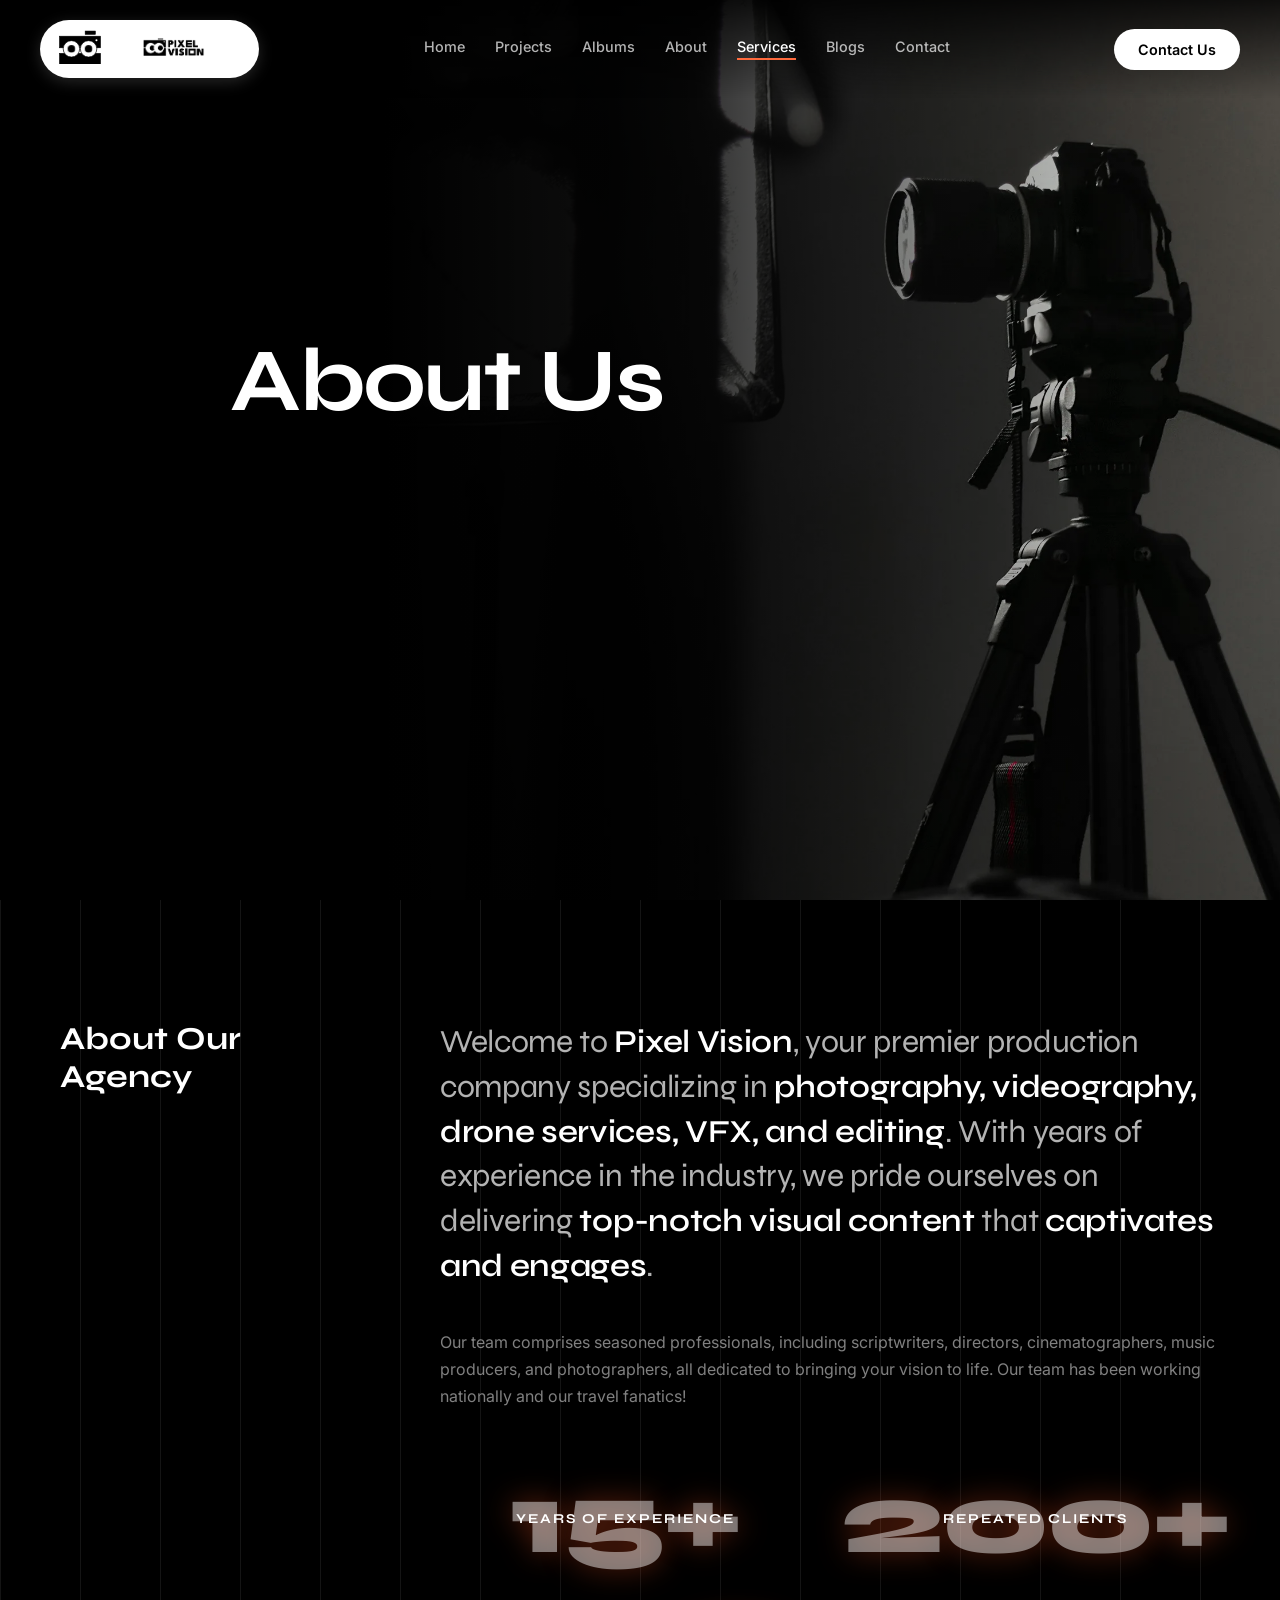
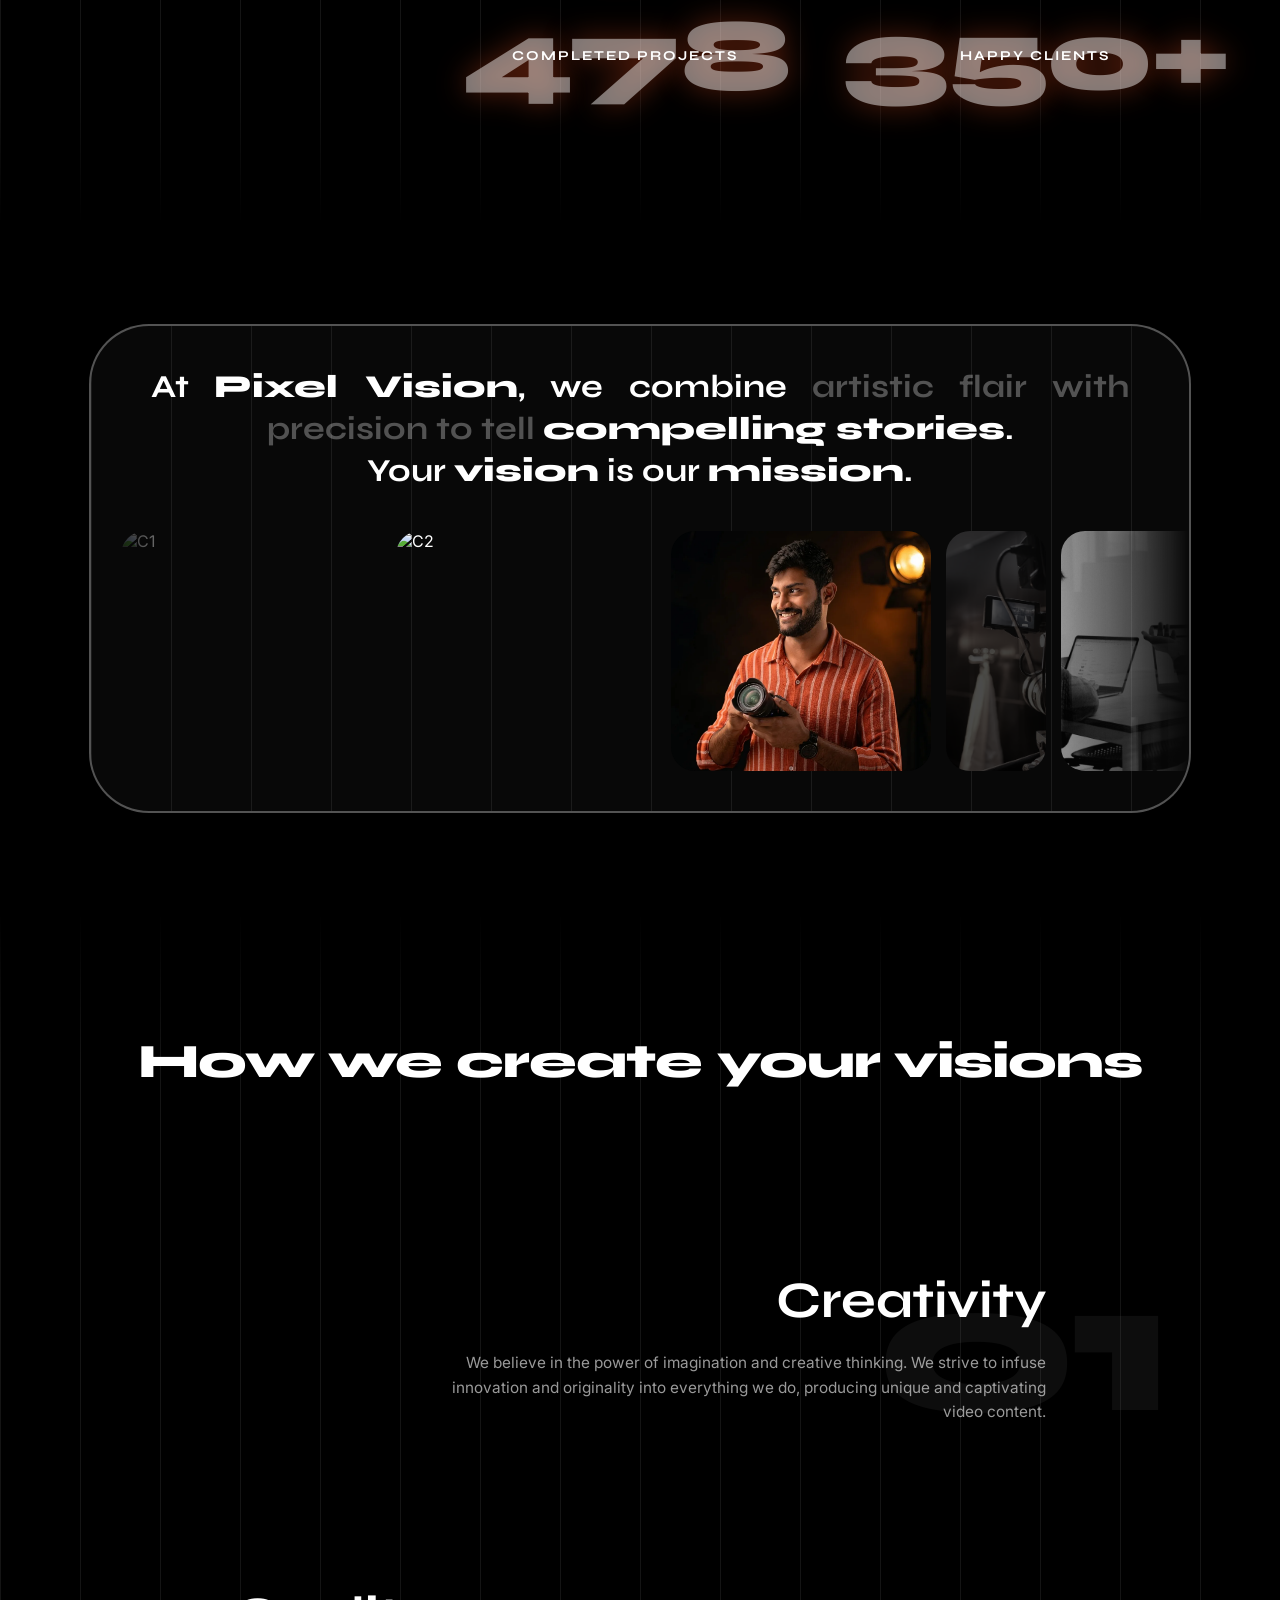
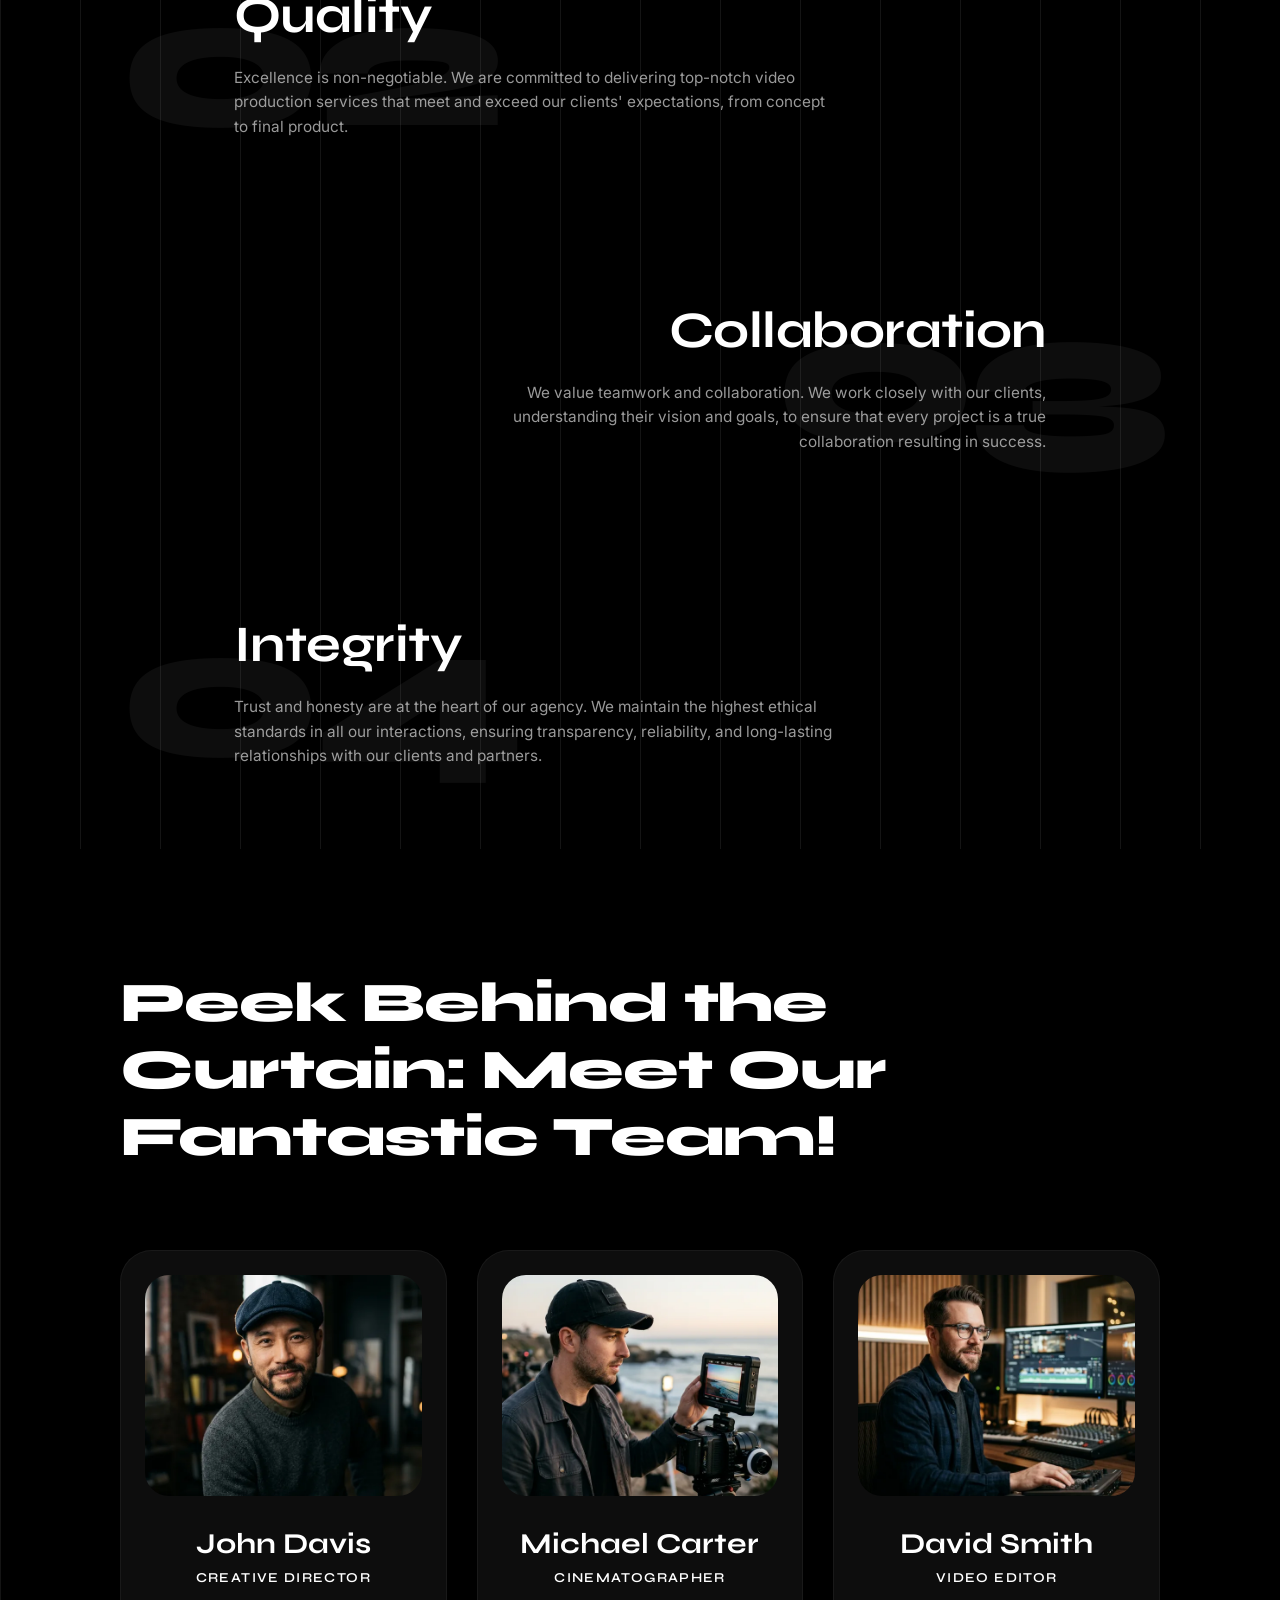
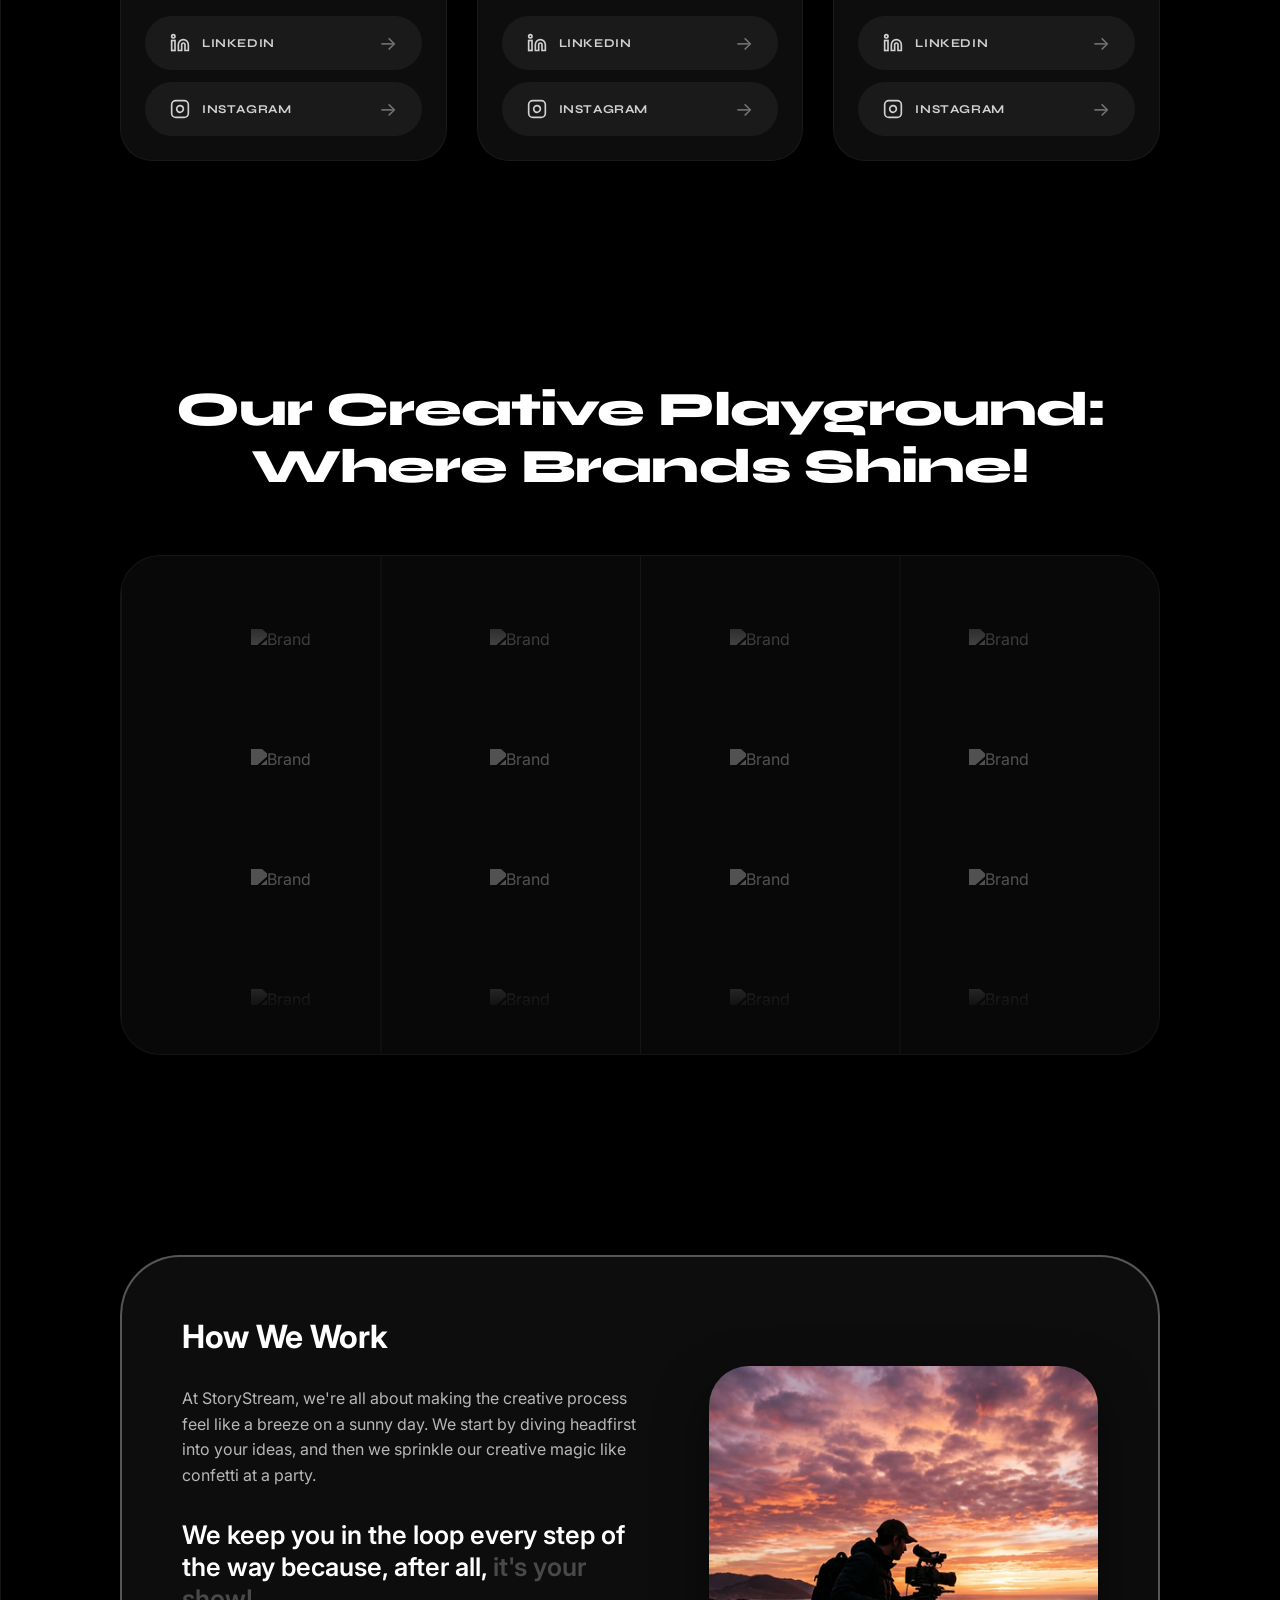
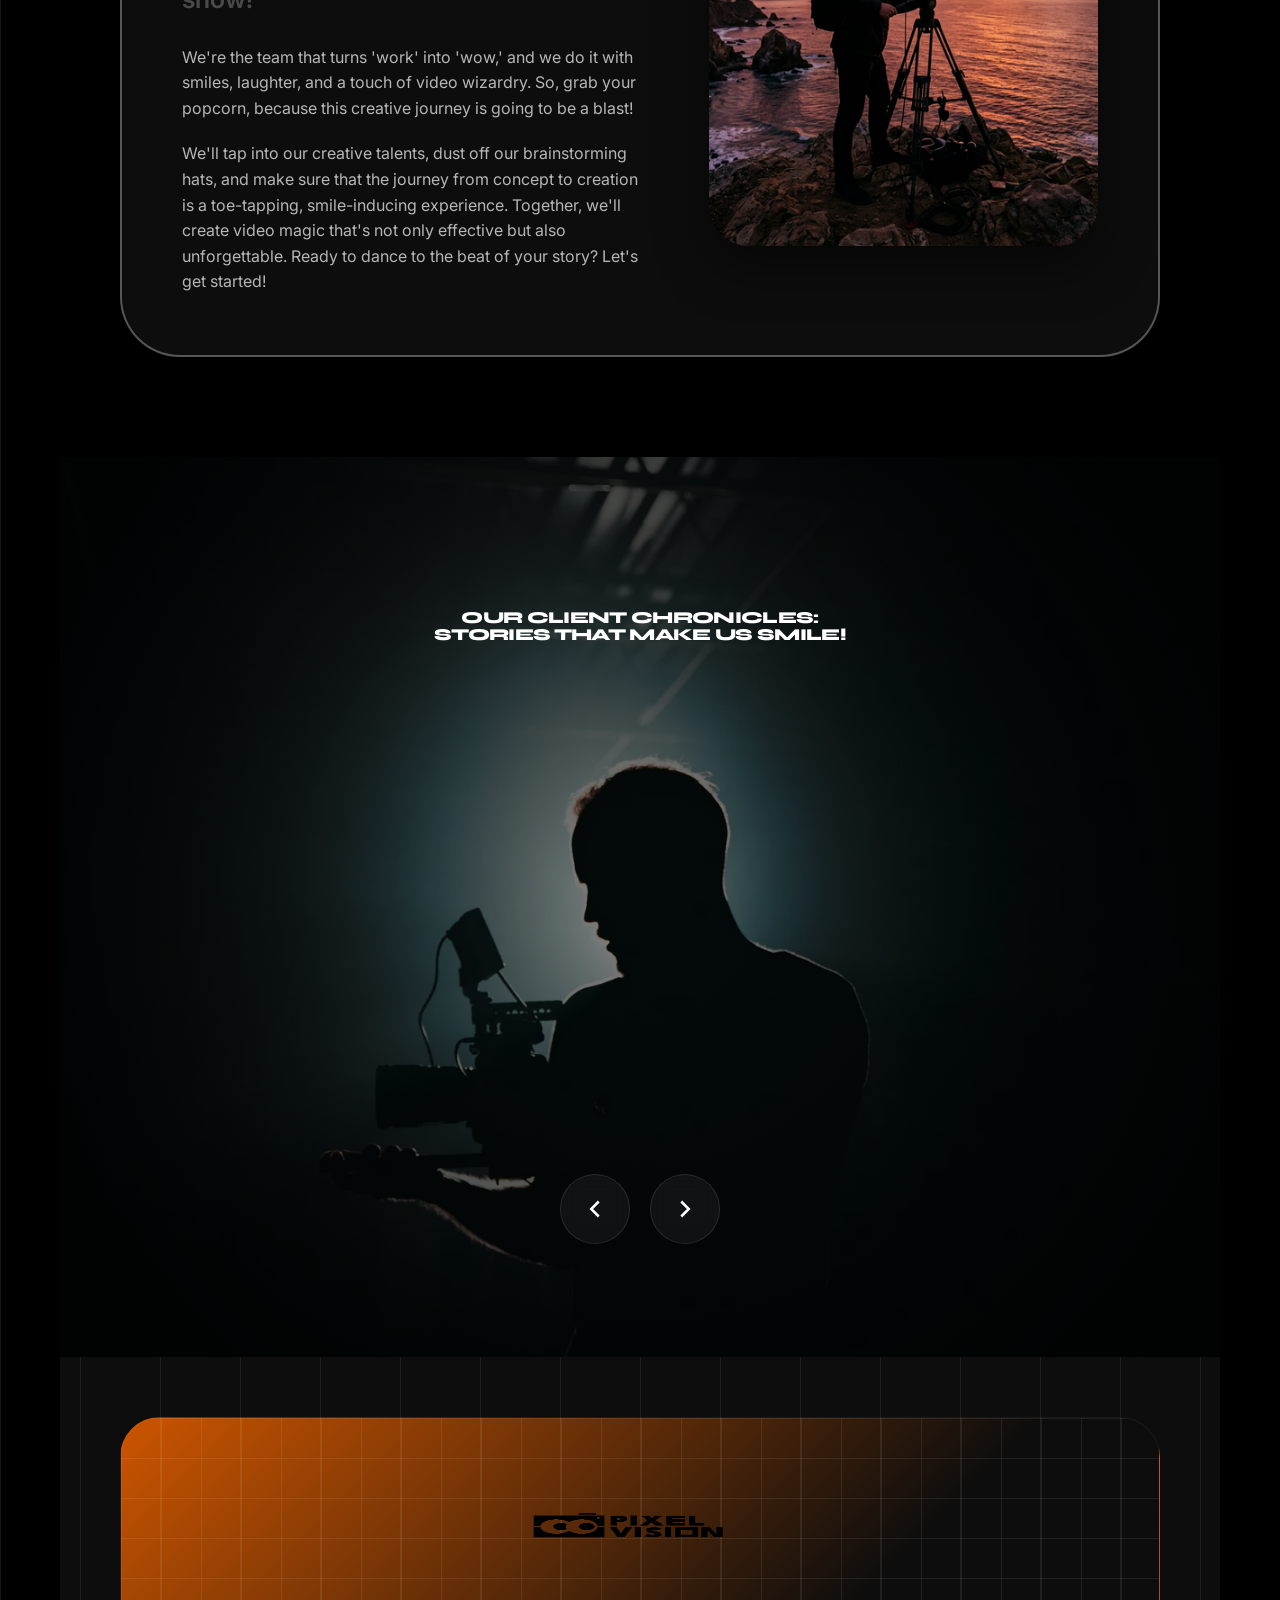
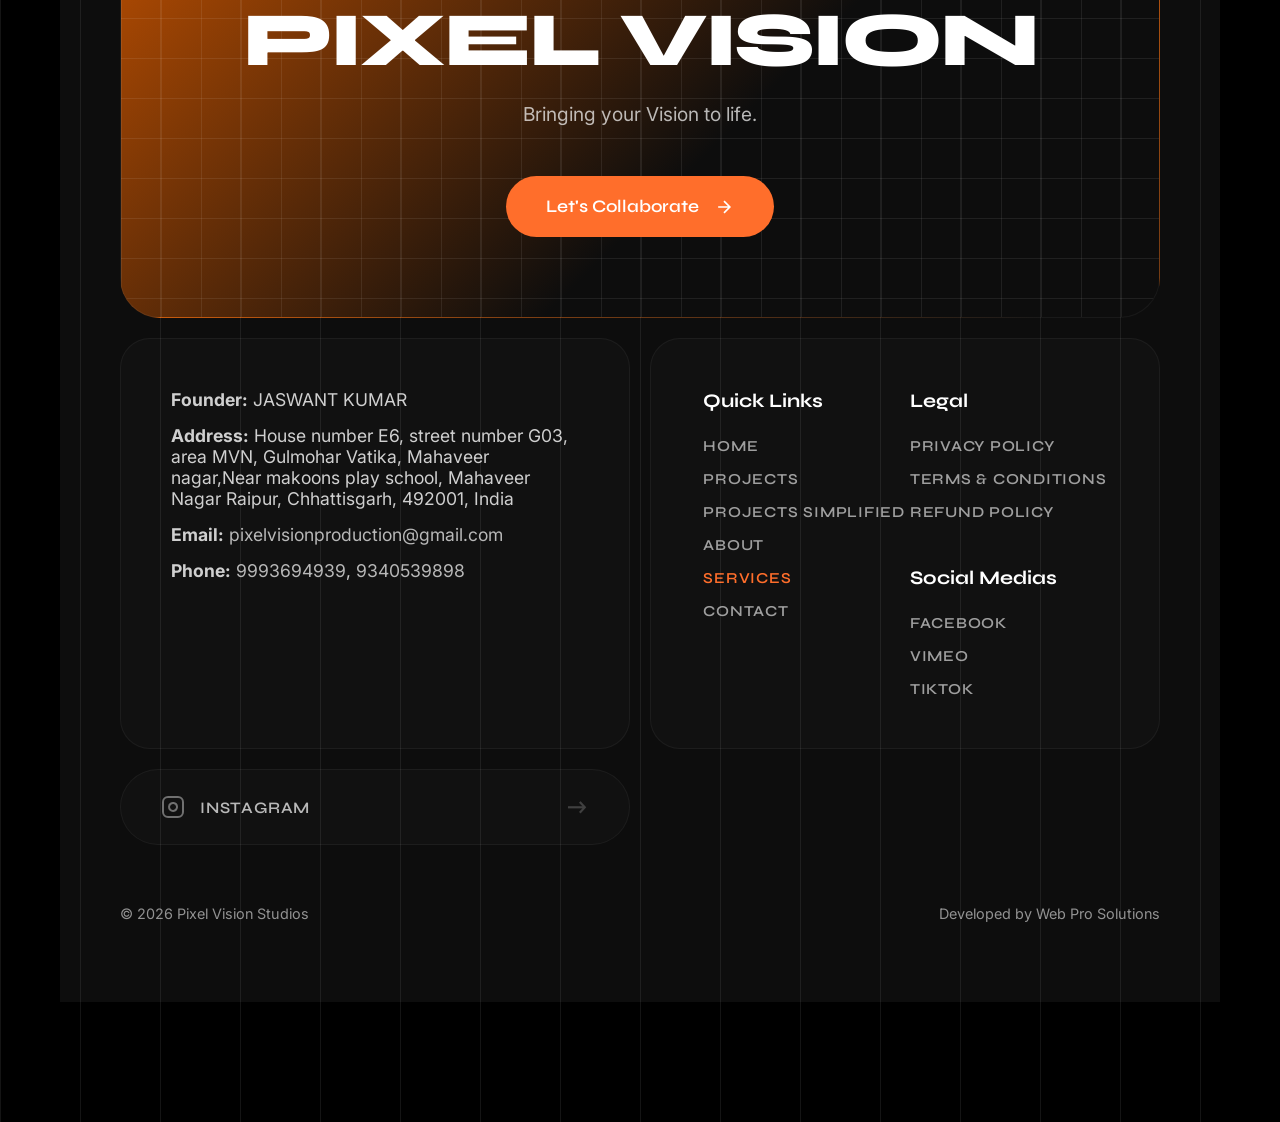
==== commit 0604abdd: "perf: optimize Lighthouse scores (convert images to webp, add image dimensions, minify assets, fix h" ====
--- a/about-agency.html
+++ b/about-agency.html
@@ -44,7 +44,7 @@
                             </g>
                         </svg>
                     </div>
-                    <img src="assets/logo.png" alt="PIXEL VISION" class="nav-logo-img">
+                    <img src="assets/logo.png" alt="PIXEL VISION" class="nav-logo-img" width="387" height="197">
                 </div>
             </a>
 
@@ -68,7 +68,7 @@
 
     <section class="about-agency-hero">
         <div class="hero-bg-wrapper">
-            <img class="hero-bg-img" src="assets/about-agency.jpg" alt="About Our Agency">
+            <img class="hero-bg-img" src="assets/about-agency.webp" alt="About Our Agency" width="1600" height="1885">
             <div class="hero-fade-overlay"></div>
         </div>
         <div class="hero-content-left">
@@ -126,10 +126,10 @@
                     <!-- Standard items -->
                     <div class="carousel-item"><img src="assets/bg2.png" alt="C1"></div>
                     <div class="carousel-item"><img src="assets/bg3.png" alt="C2"></div>
-                    <div class="carousel-item"><img src="assets/jaswant.png" alt="C3"></div>
-                    <div class="carousel-item shrink"><img src="assets/about.jpg" alt="C4"></div>
-                    <div class="carousel-item"><img src="assets/services/corporate.jpg" alt="C5"></div>
-                    <div class="carousel-item shrink"><img src="assets/services/fashion.jpg" alt="C6"></div>
+                    <div class="carousel-item"><img src="assets/jaswant.webp" alt="C3" width="1024" height="1024"></div>
+                    <div class="carousel-item shrink"><img src="assets/about.webp" alt="C4" width="1024" height="683"></div>
+                    <div class="carousel-item"><img src="assets/services/corporate.webp" alt="C5" width="1920" height="1280"></div>
+                    <div class="carousel-item shrink"><img src="assets/services/fashion.webp" alt="C6" width="1920" height="2880"></div>
                 </div>
             </div>
         </div>
@@ -183,7 +183,7 @@
                 <!-- Team Card 1 -->
                 <div class="team-card">
                     <div class="team-image-wrapper">
-                        <img src="assets/team-1.png" alt="John Davis">
+                        <img src="assets/team-1.webp" alt="John Davis" width="640" height="640">
                     </div>
                     <div class="team-info">
                         <h3 class="team-name">John Davis</h3>
@@ -211,7 +211,7 @@
                 <!-- Team Card 2 -->
                 <div class="team-card">
                     <div class="team-image-wrapper">
-                        <img src="assets/team-2.png" alt="Michael Carter">
+                        <img src="assets/team-2.webp" alt="Michael Carter" width="640" height="640">
                     </div>
                     <div class="team-info">
                         <h3 class="team-name">Michael Carter</h3>
@@ -239,7 +239,7 @@
                 <!-- Team Card 3 -->
                 <div class="team-card">
                     <div class="team-image-wrapper">
-                        <img src="assets/team-3.png" alt="David Smith">
+                        <img src="assets/team-3.webp" alt="David Smith" width="640" height="640">
                     </div>
                     <div class="team-info">
                         <h3 class="team-name">David Smith</h3>
@@ -343,7 +343,7 @@
             </div>
             
             <div class="work-image-wrapper">
-                <img src="assets/how-we-work.png" alt="Our Creative Process" class="parallax-img">
+                <img src="assets/how-we-work.png" alt="Our Creative Process" class="parallax-img" width="640" height="640">
             </div>
         </div>
     </section>
@@ -353,7 +353,7 @@
 
     <section class="testimonials-section">
         <div class="testimonials-bg">
-            <img src="assets/testimonials.jpg" alt="Testimonials Background">
+            <img src="assets/testimonials.webp" alt="Testimonials Background" width="1600" height="1066">
             <div class="testimonials-overlay"></div>
         </div>
 
@@ -441,7 +441,7 @@
         <div class="footer-container">
             <!-- Top CTA Box -->
             <div class="footer-cta-box">
-                <img src="assets/logo.png" alt="Pixel Vision Logo" class="footer-logo">
+                <img src="assets/logo.png" alt="Pixel Vision Logo" class="footer-logo" width="387" height="197">
                 <h2 class="footer-headline">PIXEL VISION</h2>
                 <p class="footer-subhead">Bringing your Vision to life.</p>
                 <a href="mailto:pixelvisionproduction@gmail.com" class="footer-cta-btn">
@@ -467,7 +467,7 @@
                 <!-- Right Box -->
                 <div class="footer-info-box links-box">
                     <div class="link-column">
-                        <h4>Quick Links</h4>
+                        <h3>Quick Links</h3>
                         <a href="index.html#home">HOME</a>
                         <a href="#">PROJECTS</a>
                         <a href="#">PROJECTS SIMPLIFIED</a>
@@ -476,12 +476,12 @@
                         <a href="#">CONTACT</a>
                     </div>
                     <div class="link-column">
-                        <h4>Legal</h4>
+                        <h3>Legal</h3>
                         <a href="#">PRIVACY POLICY</a>
                         <a href="#">TERMS & CONDITIONS</a>
                         <a href="#">REFUND POLICY</a>
                         
-                        <h4 class="mt-4">Social Medias</h4>
+                        <h3 class="mt-4">Social Medias</h3>
                         <a href="#">FACEBOOK</a>
                         <a href="#">VIMEO</a>
                         <a href="#">TIKTOK</a>
--- a/style.min.css
+++ b/style.min.css
@@ -1,4693 +1 @@
-:root {
-  --color-bg: #000;
-  --color-text: #ffffff;
-  --color-text-muted: #a0a0a0;
-  --color-primary: #ff5722;
-  --font-heading: "Syne", sans-serif;
-  --font-body: "Inter", sans-serif;
-  --nav-height: 90px;
-}
-
-* {
-  margin: 0;
-  padding: 0;
-  box-sizing: border-box;
-}
-
-html {
-  scroll-behavior: auto;
-}
-
-html.lenis,
-html.lenis body {
-  height: auto;
-}
-.lenis.lenis-smooth {
-  scroll-behavior: auto !important;
-}
-.lenis.lenis-stopped {
-  overflow: hidden;
-}
-
-body {
-  background-color: var(--color-bg);
-  color: var(--color-text);
-  font-family: var(--font-body);
-  overflow-x: clip;
-  -webkit-font-smoothing: antialiased;
-  -moz-osx-font-smoothing: grayscale;
-}
-
-/* --- Top Navigation --- */
-.top-nav {
-  position: fixed;
-  top: 0;
-  left: 0;
-  width: 100%;
-  z-index: 99999;
-  padding: 20px 40px;
-  background: linear-gradient(
-    to bottom,
-    rgba(0, 0, 0, 0.8) 0%,
-    transparent 100%
-  );
-  pointer-events: none;
-  transition: transform 0.4s cubic-bezier(0.16, 1, 0.3, 1), background-color 0.4s ease;
-}
-
-.top-nav.nav-hidden {
-  transform: translateY(-100%);
-}
-
-.nav-container {
-  max-width: 1400px;
-  margin: 0 auto;
-  display: flex;
-  justify-content: space-between;
-  align-items: center;
-  pointer-events: auto;
-}
-
-.nav-logo {
-  display: flex;
-  align-items: center;
-  gap: 16px;
-  color: white;
-}
-
-.nav-mascot-pill {
-  background: #ffffff;
-  border-radius: 50px;
-  padding: 8px 20px 8px 16px;
-  display: flex;
-  align-items: center;
-  justify-content: center;
-  gap: 12px;
-  box-shadow: 0 4px 15px rgba(255, 255, 255, 0.15);
-  transition: transform 0.3s cubic-bezier(0.175, 0.885, 0.32, 1.275), box-shadow 0.3s ease;
-}
-
-.nav-logo:hover .nav-mascot-pill {
-  transform: scale(1.05);
-  box-shadow: 0 6px 20px rgba(255, 255, 255, 0.25);
-}
-
-.nav-logo-img {
-  height: 42px;
-  width: auto;
-  display: block;
-  object-fit: contain;
-  filter: brightness(0); /* Forces the logo text image to be solid black inside the white pill */
-  transition: transform 0.3s ease;
-}
-
-.nav-logo:hover .nav-logo-img {
-  transform: scale(1.02);
-}
-
-@media (max-width: 768px) {
-  .nav-mascot-pill {
-    padding: 6px 14px 6px 10px;
-    gap: 8px;
-  }
-  .nav-logo-img {
-    height: 30px;
-  }
-  .nav-logo {
-    gap: 10px;
-  }
-}
-
-.nav-links {
-  display: flex;
-  gap: 30px;
-  align-items: center;
-}
-
-.nav-link {
-  font-family: var(--font-body);
-  font-size: 0.9rem;
-  font-weight: 500;
-  color: rgba(255, 255, 255, 0.7);
-  text-decoration: none;
-  transition: color 0.3s ease;
-  padding-bottom: 5px;
-  position: relative;
-}
-
-.nav-link:hover,
-.nav-link.active {
-  color: white;
-}
-
-.nav-link.active::after {
-  content: "";
-  position: absolute;
-  bottom: 0;
-  left: 0;
-  width: 100%;
-  height: 2px;
-  background: #ff6a3d;
-}
-
-.get-template-btn {
-  background: white;
-  color: black;
-  font-family: var(--font-body);
-  font-weight: 600;
-  font-size: 0.9rem;
-  padding: 12px 24px;
-  border-radius: 30px;
-  text-decoration: none;
-  transition:
-    transform 0.3s ease,
-    background 0.3s;
-}
-
-.get-template-btn:hover {
-  transform: scale(1.05);
-  background: #f0f0f0;
-}
-
-/* Hamburger Menu Button */
-.hamburger-btn {
-  display: none; /* Hidden on desktop */
-  background: none;
-  border: none;
-  cursor: pointer;
-  padding: 8px;
-  z-index: 100;
-  flex-direction: column;
-  gap: 5px;
-}
-
-.hamburger-btn span {
-  display: block;
-  width: 24px;
-  height: 2px;
-  background: white;
-  border-radius: 2px;
-  transition: all 0.3s ease;
-}
-
-.hamburger-btn.active span:nth-child(1) {
-  transform: rotate(45deg) translate(5px, 5px);
-}
-
-.hamburger-btn.active span:nth-child(2) {
-  opacity: 0;
-}
-
-.hamburger-btn.active span:nth-child(3) {
-  transform: rotate(-45deg) translate(5px, -5px);
-}
-
-/* Mobile Nav Overlay */
-@media (max-width: 992px) {
-  .hamburger-btn {
-    display: flex;
-  }
-  .nav-container {
-    justify-content: space-between;
-  }
-
-  .nav-links {
-    display: none;
-    position: fixed;
-    top: 0;
-    left: 0;
-    width: 100%;
-    height: 100vh;
-    background: rgba(0, 0, 0, 0.95);
-    backdrop-filter: blur(20px);
-    -webkit-backdrop-filter: blur(20px);
-    flex-direction: column;
-    justify-content: center;
-    align-items: center;
-    gap: 30px;
-    z-index: 99;
-  }
-
-  .nav-links.mobile-open {
-    display: flex;
-  }
-
-  .nav-links .nav-link {
-    font-size: 1.5rem;
-    font-weight: 600;
-    color: rgba(255, 255, 255, 0.8);
-  }
-
-  .get-template-btn {
-    display: none;
-  }
-}
-
-/* --- Hero Section --- */
-.hero-section {
-  position: relative;
-  width: 100%;
-  min-height: 100vh;
-  display: flex;
-  align-items: center;
-  justify-content: center;
-  overflow: hidden;
-  background: #000;
-  transform-origin: center center;
-  will-change: transform, border-radius;
-  z-index: 1;
-}
-
-.hero-image-bg,
-.hero-video-bg {
-  position: absolute;
-  top: 44%;
-  left: 50%;
-  min-width: 100%;
-  min-height: 120%;
-  width: auto;
-  height: auto;
-  transform: translateX(-50%) translateY(-50%);
-  object-fit: cover;
-  z-index: 1;
-  opacity: 0.6;
-}
-
-.hero-overlay-gradient {
-  position: absolute;
-  inset: 0;
-  background: radial-gradient(
-    circle at center,
-    rgba(0, 0, 0, 0) 0%,
-    rgba(0, 0, 0, 0.8) 100%
-  );
-  z-index: 2;
-}
-
-.noise-overlay {
-  position: absolute;
-  inset: 0;
-  width: 100%;
-  height: 100%;
-  pointer-events: none;
-  z-index: 3;
-  image-rendering: pixelated;
-  opacity: 1;
-}
-
-.hero-content-center {
-  position: relative;
-  z-index: 10;
-  text-align: center;
-  max-width: 1000px;
-  padding: 0 40px;
-  transform: translateY(30px); /* Shift text slightly downward */
-}
-
-.hero-main-title {
-  font-family: var(--font-heading);
-  font-size: clamp(3.5rem, 7vw, 7.5rem);
-  font-weight: 700;
-  color: white;
-  line-height: 1.1;
-  letter-spacing: -0.03em;
-  margin-bottom: 30px;
-}
-
-.hero-subtitle {
-  font-family: var(--font-body);
-  font-size: clamp(1.2rem, 1.8vw, 1.5rem);
-  color: rgba(255, 255, 255, 0.8);
-  line-height: 1.6;
-  margin-bottom: 50px;
-  max-width: 800px;
-  margin-left: auto;
-  margin-right: auto;
-}
-
-.hero-cta-btn {
-  display: inline-block;
-  padding: 18px 45px;
-  background: linear-gradient(115deg, #ff6a3d 0%, #ff9e2a 40%, #2a8d88 100%);
-  color: white;
-  font-family: var(--font-heading);
-  font-weight: 700;
-  font-size: 1.2rem;
-  text-decoration: none;
-  border-radius: 40px;
-  border: 1px solid rgba(255, 255, 255, 0.3);
-  transition:
-    transform 0.3s ease,
-    box-shadow 0.3s ease;
-}
-
-.hero-cta-btn:hover {
-  transform: scale(1.05);
-  box-shadow: 0 10px 30px rgba(255, 106, 61, 0.4);
-}
-
-/* ─── CAMERA MASCOT (LOGO) ─── */
-.camera-mascot.logo-mascot {
-  position: relative;
-  bottom: auto;
-  right: auto;
-  width: 48px; /* Compact size inside pill */
-  height: auto;
-  z-index: 100;
-  pointer-events: auto; /* Enable hover/cursor tracking in nav */
-  margin-right: 0;
-}
-
-@media (max-width: 768px) {
-  .camera-mascot.logo-mascot {
-    width: 36px;
-  }
-}
-
-.camera-mascot {
-  display: block;
-}
-
-.eyes-container {
-  transform-origin: center 55px; /* Center of the eyes */
-  animation: blink 10s infinite;
-}
-
-@keyframes blink {
-  0%,
-  96%,
-  100% {
-    transform: scaleY(1);
-  }
-  98% {
-    transform: scaleY(0.1);
-  }
-}
-
-.pupil {
-  will-change: transform;
-  transition: transform 0.1s ease-out;
-}
-
-@media (max-width: 768px) {
-  .camera-mascot {
-    width: 100px;
-    bottom: 20px;
-    right: 20px;
-  }
-}
-
-/* --- Main Content Wrapper --- */
-.main-content-wrapper {
-  position: relative;
-  z-index: 20; /* Ensure this entire block sits above the hero-section (z-index: 1) */
-  background-color: var(
-    --color-bg
-  ); /* Solid black background to prevent hero bleed-through */
-}
-
-/* --- Brand Marquee Section --- */
-.brand-marquee-section {
-  position: relative;
-  width: 100%;
-  background-color: var(--color-bg);
-  padding: 80px 0 60px 0;
-  text-align: center;
-  z-index: 25; /* Ensure this is higher than hero-section which is z-index: 1 */
-  box-shadow: 0 -20px 40px rgba(0, 0, 0, 0.5); /* Add shadow to sell the overlap effect */
-}
-
-.brand-marquee-section::before {
-  content: "";
-  position: absolute;
-  top: 0;
-  left: 0;
-  width: 100%;
-  height: 120px;
-  background: linear-gradient(to bottom, var(--color-bg) 0%, transparent 100%);
-  z-index: 2;
-  pointer-events: none;
-}
-
-.brand-heading {
-  font-family: var(--font-heading);
-  font-size: clamp(1.1rem, 2vw, 1.5rem);
-  font-weight: 600;
-  font-style: italic;
-  color: rgba(255, 255, 255, 0.85);
-  margin-bottom: 50px;
-  letter-spacing: -0.01em;
-}
-
-.marquee-wrapper {
-  width: 100%;
-  overflow: hidden;
-  position: relative;
-  mask-image: linear-gradient(
-    to right,
-    transparent 0%,
-    black 10%,
-    black 90%,
-    transparent 100%
-  );
-  -webkit-mask-image: linear-gradient(
-    to right,
-    transparent 0%,
-    black 10%,
-    black 90%,
-    transparent 100%
-  );
-}
-
-.marquee-track {
-  display: flex;
-  gap: 24px;
-  width: max-content;
-  animation: marqueeScroll 30s linear infinite;
-}
-
-.marquee-item {
-  flex-shrink: 0;
-  display: flex;
-  align-items: center;
-  justify-content: center;
-  padding: 18px 36px;
-  background: rgba(255, 255, 255, 0.04);
-  border: 1px solid rgba(255, 255, 255, 0.08);
-  border-radius: 12px;
-  min-width: 180px;
-  height: 70px;
-}
-
-.marquee-item svg {
-  height: 28px;
-  width: auto;
-  opacity: 0.7;
-  transition: opacity 0.3s ease;
-}
-
-.marquee-item:hover svg {
-  opacity: 1;
-}
-
-@keyframes marqueeScroll {
-  0% {
-    transform: translateX(0);
-  }
-  100% {
-    transform: translateX(-50%);
-  }
-}
-
-/* --- About Section --- */
-.about-section {
-  position: relative;
-  width: 100%;
-  margin: 0 auto;
-  padding: 100px 60px 30px 60px;
-  background-color: var(
-    --color-bg
-  ); /* Opaque background hides what is behind */
-  z-index: 25; /* Higher than hero */
-  overflow: hidden;
-}
-
-/* Background grid lines for Home About Section */
-.about-section::before {
-  content: "";
-  position: absolute;
-  inset: 0;
-  background-image: linear-gradient(
-    to right,
-    rgba(255, 255, 255, 0.08) 1px,
-    transparent 1px
-  );
-  background-size: 80px 100%;
-  z-index: 1;
-  pointer-events: none;
-}
-
-.about-container {
-  position: relative;
-  z-index: 2;
-  max-width: 1400px;
-  margin: 0 auto;
-  width: 100%;
-}
-
-.about-top {
-  display: flex;
-  gap: 80px;
-  align-items: flex-start;
-  margin-bottom: 80px;
-}
-
-.about-left {
-  flex-shrink: 0;
-  width: 280px;
-}
-
-.about-title {
-  font-family: var(--font-heading);
-  font-size: clamp(1.3rem, 2vw, 1.6rem);
-  font-weight: 700;
-  font-style: italic;
-  color: rgba(255, 255, 255, 0.9);
-  line-height: 1.3;
-  letter-spacing: -0.01em;
-}
-
-.about-right {
-  flex: 1;
-}
-
-.about-lead {
-  font-family: var(--font-heading);
-  font-size: clamp(1.4rem, 2.5vw, 2rem);
-  font-weight: 400;
-  color: rgba(255, 255, 255, 0.7);
-  line-height: 1.5;
-  margin-bottom: 30px;
-  letter-spacing: -0.01em;
-}
-
-.about-lead strong {
-  color: rgba(255, 255, 255, 0.95);
-  font-weight: 600;
-}
-
-.about-body {
-  font-family: var(--font-body);
-  font-size: 0.95rem;
-  color: rgba(255, 255, 255, 0.5);
-  line-height: 1.7;
-  max-width: 700px;
-}
-
-/* Stats Grid */
-.about-stats {
-  display: grid;
-  grid-template-columns: repeat(4, 1fr);
-  gap: 24px;
-  margin-top: 20px;
-}
-
-.stat-card {
-  position: relative;
-  display: flex;
-  flex-direction: column;
-  align-items: center;
-  justify-content: center;
-  text-align: center;
-  padding: 50px 20px 30px 20px;
-  overflow: hidden;
-}
-
-.stat-number {
-  font-family: var(--font-heading);
-  font-size: clamp(3rem, 5vw, 4.5rem);
-  font-weight: 800;
-  color: rgba(255, 255, 255, 0.15);
-  line-height: 1;
-  letter-spacing: -0.03em;
-  position: absolute;
-  top: 50%;
-  left: 50%;
-  transform: translate(-50%, -50%);
-  white-space: nowrap;
-  pointer-events: none;
-}
-
-.stat-label {
-  font-family: var(--font-heading);
-  font-size: 0.8rem;
-  font-weight: 700;
-  color: rgba(255, 255, 255, 0.85);
-  letter-spacing: 1.5px;
-  text-transform: uppercase;
-  position: relative;
-  z-index: 2;
-}
-
-/* --- Founder Section --- */
-.founder-section {
-  position: relative;
-  width: 100%;
-  height: 80vh;
-  min-height: 500px;
-  overflow: hidden;
-  background: #000;
-  z-index: 25;
-}
-
-.founder-parallax-wrap {
-  position: absolute;
-  inset: -4% 0;
-  width: 100%;
-  height: 108%;
-  will-change: transform;
-}
-
-.founder-image {
-  width: 100%;
-  height: 100%;
-  object-fit: cover;
-  object-position: center 15%;
-  display: block;
-}
-
-.founder-overlay {
-  position: absolute;
-  bottom: 0;
-  left: 0;
-  right: 0;
-  padding: 60px 60px 50px 60px;
-  background: linear-gradient(
-    to top,
-    rgba(0, 0, 0, 0.85) 0%,
-    rgba(0, 0, 0, 0.4) 50%,
-    transparent 100%
-  );
-  z-index: 5;
-  display: flex;
-  flex-direction: column;
-  align-items: flex-start;
-}
-
-.founder-tag {
-  font-family: var(--font-body);
-  font-size: 0.7rem;
-  font-weight: 600;
-  color: rgba(255, 255, 255, 0.6);
-  letter-spacing: 3px;
-  text-transform: uppercase;
-  margin-bottom: 10px;
-  border: 1px solid rgba(255, 255, 255, 0.2);
-  padding: 6px 16px;
-  border-radius: 20px;
-}
-
-.founder-name {
-  font-family: var(--font-heading);
-  font-size: clamp(2.5rem, 5vw, 4rem);
-  font-weight: 800;
-  color: white;
-  line-height: 1.1;
-  letter-spacing: -0.03em;
-  margin-bottom: 16px;
-}
-
-.founder-bio {
-  font-family: var(--font-body);
-  font-size: 1rem;
-  color: rgba(255, 255, 255, 0.7);
-  line-height: 1.7;
-  max-width: 600px;
-  margin-bottom: 30px;
-}
-
-.founder-cta {
-  display: inline-block;
-  padding: 14px 32px;
-  background: linear-gradient(115deg, #ff6a3d 0%, #ff9e2a 40%, #2a8d88 100%);
-  color: white;
-  font-family: var(--font-heading);
-  font-weight: 700;
-  font-size: 1rem;
-  text-decoration: none;
-  border-radius: 40px;
-  border: 1px solid rgba(255, 255, 255, 0.3);
-  transition:
-    transform 0.3s ease,
-    box-shadow 0.3s ease;
-}
-
-.founder-cta:hover {
-  transform: scale(1.05);
-  box-shadow: 0 10px 30px rgba(255, 106, 61, 0.4);
-}
-
-/* --- Portfolio Intro Section --- */
-.portfolio-intro {
-  position: relative;
-  width: 100%;
-  height: 70vh;
-  padding: 100px 60px 80px 60px;
-  background-color: var(--color-bg);
-  z-index: 25;
-}
-
-.about-top {
-  display: flex;
-  gap: 80px;
-  align-items: flex-start;
-  margin-bottom: 80px;
-}
-
-.about-left {
-  flex-shrink: 0;
-  width: 280px;
-}
-
-.about-title {
-  font-family: var(--font-heading);
-  font-size: clamp(1.3rem, 2vw, 1.6rem);
-  font-weight: 700;
-  font-style: italic;
-  color: rgba(255, 255, 255, 0.9);
-  line-height: 1.3;
-  letter-spacing: -0.01em;
-}
-
-.about-right {
-  flex: 1;
-}
-
-.about-lead {
-  font-family: var(--font-heading);
-  font-size: clamp(1.4rem, 2.5vw, 2rem);
-  font-weight: 400;
-  color: rgba(255, 255, 255, 0.7);
-  line-height: 1.5;
-  margin-bottom: 30px;
-  letter-spacing: -0.01em;
-}
-
-.about-lead strong {
-  color: rgba(255, 255, 255, 0.95);
-  font-weight: 600;
-}
-
-.about-body {
-  font-family: var(--font-body);
-  font-size: 0.95rem;
-  color: rgba(255, 255, 255, 0.5);
-  line-height: 1.7;
-  max-width: 700px;
-}
-
-/* Stats Grid */
-.about-stats {
-  display: grid;
-  grid-template-columns: repeat(4, 1fr);
-  gap: 24px;
-  margin-top: 20px;
-}
-
-.stat-card {
-  position: relative;
-  display: flex;
-  flex-direction: column;
-  align-items: center;
-  justify-content: center;
-  text-align: center;
-  padding: 50px 20px 30px 20px;
-  overflow: hidden;
-}
-
-.stat-number {
-  font-family: var(--font-heading);
-  font-size: clamp(3rem, 5vw, 4.5rem);
-  font-weight: 800;
-  color: rgba(255, 255, 255, 0.15);
-  line-height: 1;
-  letter-spacing: -0.03em;
-  position: absolute;
-  top: 50%;
-  left: 50%;
-  transform: translate(-50%, -50%);
-  white-space: nowrap;
-  pointer-events: none;
-}
-
-.stat-label {
-  font-family: var(--font-heading);
-  font-size: 0.8rem;
-  font-weight: 700;
-  color: rgba(255, 255, 255, 0.85);
-  letter-spacing: 1.5px;
-  text-transform: uppercase;
-  position: relative;
-  z-index: 2;
-}
-
-/* --- Founder Section --- */
-.founder-section {
-  position: relative;
-  width: 100%;
-  height: 100vh;
-  min-height: 600px;
-  overflow: hidden;
-  background: #000;
-  z-index: 25;
-}
-
-.founder-parallax-wrap {
-  position: absolute;
-  inset: -4% 0;
-  width: 100%;
-  height: 108%;
-  will-change: transform;
-}
-
-.founder-image {
-  width: 100%;
-  height: 100%;
-  object-fit: cover;
-  object-position: center 15%;
-  display: block;
-}
-
-.founder-overlay {
-  position: absolute;
-  bottom: 0;
-  left: 0;
-  right: 0;
-  padding: 60px 60px 50px 60px;
-  background: linear-gradient(
-    to top,
-    rgba(0, 0, 0, 0.85) 0%,
-    rgba(0, 0, 0, 0.4) 50%,
-    transparent 100%
-  );
-  z-index: 5;
-  display: flex;
-  flex-direction: column;
-  align-items: flex-start;
-}
-
-.founder-tag {
-  font-family: var(--font-body);
-  font-size: 0.7rem;
-  font-weight: 600;
-  color: rgba(255, 255, 255, 0.6);
-  letter-spacing: 3px;
-  text-transform: uppercase;
-  margin-bottom: 10px;
-  border: 1px solid rgba(255, 255, 255, 0.2);
-  padding: 6px 16px;
-  border-radius: 20px;
-}
-
-.founder-name {
-  font-family: var(--font-heading);
-  font-size: clamp(2.5rem, 5vw, 4rem);
-  font-weight: 800;
-  color: white;
-  line-height: 1.1;
-  letter-spacing: -0.03em;
-  margin-bottom: 16px;
-}
-
-.founder-bio {
-  font-family: var(--font-body);
-  font-size: 1rem;
-  color: rgba(255, 255, 255, 0.7);
-  line-height: 1.7;
-  max-width: 600px;
-  margin-bottom: 30px;
-}
-
-.founder-cta {
-  display: inline-block;
-  padding: 14px 32px;
-  background: linear-gradient(115deg, #ff6a3d 0%, #ff9e2a 40%, #2a8d88 100%);
-  color: white;
-  font-family: var(--font-heading);
-  font-weight: 700;
-  font-size: 1rem;
-  text-decoration: none;
-  border-radius: 40px;
-  border: 1px solid rgba(255, 255, 255, 0.3);
-  transition:
-    transform 0.3s ease,
-    box-shadow 0.3s ease;
-}
-
-.founder-cta:hover {
-  transform: scale(1.05);
-  box-shadow: 0 10px 30px rgba(255, 106, 61, 0.4);
-}
-
-/* --- Portfolio Intro Section --- */
-.portfolio-intro {
-  position: relative;
-  width: 100%;
-  height: 70vh;
-  overflow: hidden;
-  background-color: var(--color-bg);
-  z-index: 25;
-  display: flex;
-  align-items: center;
-  padding: 0 80px;
-  margin-top: 150px; /* Gap below founder section */
-}
-
-/* Vignette overlay to flawlessly dissolve all edges (top, bottom, left, right) into the background color */
-.portfolio-intro::after {
-  content: "";
-  position: absolute;
-  inset: 0;
-  pointer-events: none;
-  z-index: 20; /* Above the image and gradient, below the text */
-  box-shadow: inset 0 0 150px 100px var(--color-bg);
-}
-
-.portfolio-bg-wrapper {
-  position: absolute;
-  inset: 0;
-  width: 100%;
-  height: 120%; /* Offset for parallax */
-  z-index: 1;
-  overflow: hidden;
-  /* Softened mask edges so the image melts outward instead of cutting off */
-  -webkit-mask-image: radial-gradient(
-    ellipse 110% 110% at 75% 50%,
-    #000 40%,
-    rgba(0, 0, 0, 0.8) 75%,
-    rgba(0, 0, 0, 0.2) 90%,
-    transparent 100%
-  );
-  mask-image: radial-gradient(
-    ellipse 110% 110% at 75% 50%,
-    #000 40%,
-    rgba(0, 0, 0, 0.8) 75%,
-    rgba(0, 0, 0, 0.2) 90%,
-    transparent 100%
-  );
-}
-
-.portfolio-bg-img {
-  width: 100%;
-  height: 100%;
-  object-fit: cover;
-  object-position: 70% center;
-}
-
-.portfolio-bg-overlay {
-  position: absolute;
-  inset: 0;
-  background:
-    linear-gradient(
-      90deg,
-      rgba(0, 0, 0, 1) 0%,
-      rgba(0, 0, 0, 1) 30%,
-      rgba(0, 0, 0, 0.96) 42%,
-      rgba(0, 0, 0, 0.72) 56%,
-      rgba(0, 0, 0, 0.1) 74%,
-      rgba(0, 0, 0, 0) 100%
-    ),
-    radial-gradient(
-      circle at 0% 50%,
-      rgba(0, 0, 0, 1) 0%,
-      rgba(0, 0, 0, 1) 32%,
-      rgba(0, 0, 0, 0.98) 44%,
-      rgba(0, 0, 0, 0.82) 58%,
-      rgba(0, 0, 0, 0.46) 72%,
-      rgba(0, 0, 0, 0.08) 84%,
-      rgba(0, 0, 0, 0) 92%
-    );
-  z-index: 2;
-}
-
-.portfolio-content {
-  position: relative;
-  z-index: 10;
-  max-width: 800px;
-}
-
-.portfolio-title {
-  font-family: var(--font-heading);
-  font-size: clamp(2.5rem, 5vw, 4rem);
-  font-weight: 800;
-  color: white;
-  letter-spacing: -0.03em;
-  line-height: 1.1;
-  margin-bottom: 20px;
-}
-
-.portfolio-subtitle {
-  font-family: var(--font-body);
-  font-size: clamp(1.1rem, 1.5vw, 1.3rem);
-  color: rgba(255, 255, 255, 0.7);
-  line-height: 1.5;
-  max-width: 550px;
-}
-
-/* --- Portfolio Grid Section --- */
-.portfolio-grid-section {
-  padding: 100px 60px 100px 60px;
-  background-color: var(--color-bg);
-  position: relative;
-  z-index: 25;
-  margin-top: -1px; /* Avoid sub-pixel gaps */
-}
-
-.grid-header {
-  max-width: 1400px;
-  margin: 0 auto 60px auto;
-}
-
-.grid-section-title {
-  font-family: var(--font-body);
-  font-size: clamp(1.2rem, 2vw, 1.8rem);
-  font-weight: 400;
-  font-style: normal;
-  color: rgba(255, 255, 255, 0.7);
-  letter-spacing: 0.05em;
-  text-transform: uppercase;
-}
-
-.portfolio-cards-container {
-  display: grid;
-  grid-template-columns: repeat(2, 1fr);
-  gap: 48px;
-  max-width: 1650px;
-  width: 95%;
-  margin: 0 auto;
-}
-
-.portfolio-card {
-  background-color: #1a1a1a;
-  border-radius: 20px;
-  padding: 28px;
-  transition:
-    transform 0.4s cubic-bezier(0.165, 0.84, 0.44, 1),
-    background-color 0.4s ease;
-  cursor: pointer;
-  display: flex;
-  flex-direction: column;
-}
-
-.portfolio-card:hover {
-  background-color: #252525;
-  transform: translateY(-10px);
-}
-
-.video-wrapper {
-  position: relative;
-  width: 100%;
-  aspect-ratio: 16 / 9;
-  border-radius: 12px;
-  overflow: hidden;
-  margin-bottom: 24px;
-  background-color: #000;
-}
-
-.yt-player,
-.vimeo-iframe {
-  position: absolute;
-  top: 0;
-  left: 0;
-  width: 100%;
-  height: 100%;
-  opacity: 0;
-  transition: opacity 0.5s ease;
-  pointer-events: none;
-  transform: scale(1.2); /* Zoom in to crop black borders/letterboxing */
-  transform-origin: center;
-}
-
-.video-placeholder {
-  position: absolute;
-  inset: 0;
-  background-size: cover;
-  background-position: center;
-  z-index: 2;
-  transition: opacity 0.5s ease;
-}
-
-.card-info {
-  padding: 0 4px;
-}
-
-.card-meta {
-  display: flex;
-  justify-content: space-between;
-  align-items: center;
-  margin-bottom: 12px;
-}
-
-.meta-prefix {
-  font-family: var(--font-body);
-  font-size: 0.75rem;
-  color: rgba(255, 255, 255, 0.5);
-  letter-spacing: 2px;
-}
-
-.meta-date {
-  font-family: var(--font-body);
-  font-size: 0.75rem;
-  color: rgba(255, 255, 255, 0.4);
-}
-
-.card-title {
-  font-family: var(--font-heading);
-  font-size: 1.2rem;
-  font-weight: 700;
-  color: white;
-  letter-spacing: -0.01em;
-  text-transform: uppercase;
-}
-
-/* Responsive adjustments */
-@media (max-width: 992px) {
-  .portfolio-cards-container {
-    grid-template-columns: 1fr;
-    gap: 30px;
-  }
-
-  .portfolio-grid-section {
-    padding: 60px 20px;
-  }
-}
-
-/* --- Social Media Reels Section --- */
-.reels-section {
-  position: relative;
-  width: 100%;
-  background: var(--color-bg);
-  padding: 0;
-  z-index: 25;
-  overflow: hidden;
-}
-
-/* ── Banner (like Portfolio intro) ── */
-.reels-banner {
-  position: relative;
-  width: 100%;
-  height: 55vh;
-  min-height: 380px;
-  display: flex;
-  align-items: stretch;
-  overflow: hidden;
-}
-
-.reels-banner-content {
-  position: relative;
-  z-index: 5;
-  display: flex;
-  flex-direction: column;
-  justify-content: flex-end;
-  padding: 60px 60px 60px 60px;
-  width: 55%;
-  flex-shrink: 0;
-  background: linear-gradient(to right, rgba(0, 0, 0, 1) 60%, transparent 100%);
-}
-
-.reels-tag {
-  font-family: var(--font-body);
-  font-size: 0.75rem;
-  font-weight: 600;
-  color: rgba(255, 255, 255, 0.5);
-  letter-spacing: 3px;
-  text-transform: uppercase;
-  margin-bottom: 16px;
-}
-
-.reels-title {
-  font-family: var(--font-heading);
-  font-size: clamp(2.5rem, 5vw, 4rem);
-  font-weight: 800;
-  color: white;
-  letter-spacing: -0.03em;
-  line-height: 1.1;
-  margin-bottom: 20px;
-}
-
-.reels-title span {
-  background: linear-gradient(115deg, #ff6a3d 0%, #ff9e2a 50%, #2a8d88 100%);
-  -webkit-background-clip: text;
-  background-clip: text;
-  -webkit-text-fill-color: transparent;
-}
-
-.reels-subtitle {
-  font-family: var(--font-body);
-  font-size: clamp(0.85rem, 1.2vw, 1rem);
-  color: rgba(255, 255, 255, 0.55);
-  line-height: 1.6;
-}
-
-.reels-banner-img-wrap {
-  position: absolute;
-  top: 0;
-  right: 0;
-  width: 60%;
-  height: 100%;
-  z-index: 1;
-}
-
-.reels-banner-img {
-  width: 100%;
-  height: 100%;
-  object-fit: cover;
-  object-position: center 30%;
-  opacity: 0.6;
-}
-
-.reels-banner-overlay {
-  position: absolute;
-  inset: 0;
-  background:
-    linear-gradient(
-      90deg,
-      rgba(0, 0, 0, 1) 0%,
-      rgba(0, 0, 0, 1) 30%,
-      rgba(0, 0, 0, 0.96) 42%,
-      rgba(0, 0, 0, 0.72) 56%,
-      rgba(0, 0, 0, 0.1) 74%,
-      rgba(0, 0, 0, 0) 100%
-    ),
-    radial-gradient(
-      circle at 0% 50%,
-      rgba(0, 0, 0, 1) 0%,
-      rgba(0, 0, 0, 1) 32%,
-      rgba(0, 0, 0, 0.98) 44%,
-      rgba(0, 0, 0, 0.82) 58%,
-      rgba(0, 0, 0, 0.46) 72%,
-      rgba(0, 0, 0, 0.08) 84%,
-      rgba(0, 0, 0, 0) 92%
-    );
-  z-index: 2;
-}
-
-/* ── Grid ── */
-.reels-grid {
-  display: grid;
-  grid-template-columns: repeat(5, 1fr);
-  gap: 24px;
-  position: relative;
-  max-width: 1920px;
-  width: 95%;
-  margin: 100px auto 100px;
-  padding: 0;
-}
-
-/* When a reel is expanded, blur all other reel items */
-.reels-grid.has-expanded .reel-item:not(.reel-expanded) {
-  filter: blur(4px) brightness(0.4);
-  pointer-events: none;
-  transition:
-    filter 0.4s ease,
-    opacity 0.4s ease;
-}
-
-.reels-column {
-  overflow: hidden;
-  position: relative;
-}
-
-.reels-column {
-  overflow: hidden;
-  position: relative;
-  display: flex;
-  flex-direction: column;
-  gap: 24px;
-}
-
-/* ── Individual reel card ── */
-.reel-item {
-  flex-shrink: 0;
-  width: 100%;
-  aspect-ratio: 9 / 16;
-  border-radius: 14px;
-  overflow: hidden;
-  background: #111;
-  position: relative;
-  cursor: pointer;
-  transition:
-    filter 0.4s ease,
-    transform 0.3s ease;
-}
-
-.reel-item video {
-  width: 100%;
-  height: 100%;
-  object-fit: cover;
-  display: block;
-}
-
-/* Clone items (duplicates) can't be clicked to expand */
-.reel-clone {
-  cursor: default;
-  pointer-events: none;
-}
-
-/* ── Expanded reel ── */
-.reel-item.reel-expanded {
-  position: fixed !important;
-  top: 50% !important;
-  left: 50% !important;
-  transform: translate(-50%, -50%) scale(1) !important;
-  width: auto !important;
-  height: 70vh !important;
-  aspect-ratio: 9 / 16 !important;
-  z-index: 10000 !important;
-  border-radius: 20px !important;
-  overflow: hidden !important;
-  filter: none !important;
-  pointer-events: all !important;
-  cursor: default;
-  box-shadow: 0 30px 80px rgba(0, 0, 0, 0.8);
-}
-
-.reel-item.reel-expanded video {
-  width: 100%;
-  height: 100%;
-  object-fit: cover;
-}
-
-.vimeo-iframe-reel {
-  position: absolute;
-  top: 0;
-  left: 0;
-  width: 100%;
-  height: 100%;
-  pointer-events: none;
-  transform: scale(1.15); /* Zoom in to crop black borders/letterboxing */
-  transform-origin: center;
-}
-
-.reel-item.reel-expanded .vimeo-iframe-reel {
-  pointer-events: auto;
-  transform: scale(1.0); /* Reset scale on expansion to make controls visible */
-}
-
-/* ── Mute toggle button ── */
-.reel-mute-btn {
-  position: absolute;
-  bottom: 12px;
-  right: 12px;
-  width: 34px;
-  height: 34px;
-  background: rgba(0, 0, 0, 0.55);
-  backdrop-filter: blur(6px);
-  border: 1px solid rgba(255, 255, 255, 0.2);
-  border-radius: 50%;
-  display: flex;
-  align-items: center;
-  justify-content: center;
-  cursor: pointer;
-  z-index: 20;
-  transition:
-    background 0.2s ease,
-    transform 0.2s ease;
-  color: white;
-  padding: 0;
-}
-
-.reel-mute-btn:hover {
-  background: rgba(255, 255, 255, 0.2);
-  transform: scale(1.1);
-}
-.reel-mute-btn svg {
-  width: 16px;
-  height: 16px;
-}
-
-/* Hide mute button on clone items */
-.reel-clone .reel-mute-btn {
-  display: none;
-}
-
-/* ── Expand hint ── */
-.reel-expand-hint {
-  position: absolute;
-  top: 12px;
-  left: 50%;
-  transform: translateX(-50%);
-  font-family: var(--font-body);
-  font-size: 0.65rem;
-  font-weight: 500;
-  color: rgba(255, 255, 255, 0.6);
-  letter-spacing: 1px;
-  background: rgba(0, 0, 0, 0.45);
-  backdrop-filter: blur(4px);
-  padding: 4px 10px;
-  border-radius: 20px;
-  opacity: 0;
-  transition: opacity 0.3s ease;
-  pointer-events: none;
-  white-space: nowrap;
-}
-
-.reel-item:hover .reel-expand-hint {
-  opacity: 1;
-}
-.reel-clone .reel-expand-hint {
-  display: none;
-}
-
-/* ── Backdrop overlay ── */
-.reel-expanded-overlay {
-  position: fixed;
-  inset: 0;
-  background: rgba(0, 0, 0, 0.75);
-  backdrop-filter: blur(8px);
-  z-index: 9999;
-  opacity: 0;
-  pointer-events: none;
-  transition: opacity 0.4s ease;
-}
-
-.reel-expanded-overlay.active {
-  opacity: 1;
-  pointer-events: all;
-}
-
-/* ── Close button (injected by JS) ── */
-.reel-close-btn {
-  position: fixed;
-  top: calc(50% - 35vh - 50px);
-  left: calc(50% + 19.7vh - 20px);
-  width: 40px;
-  height: 40px;
-  background: rgba(0, 0, 0, 0.6);
-  border: 1px solid rgba(255, 255, 255, 0.4);
-  border-radius: 50%;
-  display: flex;
-  align-items: center;
-  justify-content: center;
-  cursor: pointer;
-  z-index: 10001;
-  color: white;
-  font-size: 1.6rem;
-  line-height: 1;
-  transition: background 0.2s, transform 0.2s;
-  box-shadow: 0 4px 12px rgba(0, 0, 0, 0.5);
-}
-
-.reel-close-btn:hover {
-  background: rgba(255, 255, 255, 0.2);
-  transform: scale(1.1);
-}
-
-@media (max-width: 768px) {
-  .reel-close-btn {
-    top: 20px;
-    right: 20px;
-    left: auto;
-  }
-}
-
-/* ─── SERVICES SECTION (Row Menu) ─── */
-.services-section {
-  padding: 120px 40px; /* Reduced side padding to increase width */
-  background-color: var(--color-bg);
-  position: relative;
-  z-index: 25;
-}
-
-.services-header {
-  margin-bottom: 80px;
-}
-
-.services-title {
-  font-family: var(--font-heading);
-  font-size: clamp(2.5rem, 5vw, 4rem);
-  font-weight: 800;
-  color: white;
-  letter-spacing: -0.03em;
-  line-height: 1.1;
-  margin-bottom: 20px;
-}
-
-.services-title span {
-  background: linear-gradient(115deg, #ff6a3d 0%, #ff9e2a 50%, #2a8d88 100%);
-  -webkit-background-clip: text;
-  background-clip: text;
-  -webkit-text-fill-color: transparent;
-}
-
-.services-subtitle {
-  font-family: var(--font-body);
-  font-size: clamp(0.9rem, 1.2vw, 1.1rem);
-  color: rgba(255, 255, 255, 0.55);
-  max-width: 500px;
-  line-height: 1.6;
-}
-
-.services-list {
-  display: flex;
-  flex-direction: column;
-  border-top: 1px solid rgba(255, 255, 255, 0.1);
-}
-
-.service-item {
-  position: relative;
-  height: 160px; /* Increased from 100px */
-  overflow: hidden;
-  display: flex;
-  align-items: center;
-  border-bottom: 1px solid rgba(255, 255, 255, 0.1);
-  padding: 0 40px;
-  cursor: pointer;
-  transition: height 0.6s cubic-bezier(0.23, 1, 0.32, 1);
-}
-
-.service-bg {
-  position: absolute;
-  inset: -40px 0;
-  background-size: cover;
-  background-position: center;
-  opacity: 0.25;
-  transition: opacity 0.6s ease;
-  filter: brightness(0.5);
-  z-index: 0;
-  pointer-events: none;
-  will-change: transform;
-}
-
-.service-item:hover {
-  height: 280px;
-}
-
-.service-item:hover .service-bg {
-  opacity: 0.8;
-}
-
-.service-content {
-  position: relative;
-  z-index: 2;
-  display: grid;
-  grid-template-columns: 80px 1fr 2fr;
-  align-items: center;
-  width: 100%;
-  gap: 40px;
-}
-
-.service-number {
-  font-family: var(--font-heading);
-  font-size: 1.2rem;
-  color: rgba(255, 255, 255, 0.3);
-  font-weight: 500;
-}
-
-.service-name {
-  font-family: var(--font-heading);
-  font-size: 2.2rem;
-  font-weight: 700;
-  color: white;
-  margin: 0;
-  transition: transform 0.4s ease;
-}
-
-.service-desc {
-  font-family: var(--font-body);
-  font-size: 1.1rem;
-  color: rgba(255, 255, 255, 0.6);
-  line-height: 1.5;
-  opacity: 0;
-  transform: translateY(20px);
-  transition: all 0.5s ease 0.1s;
-  max-width: 500px;
-}
-
-.service-item:hover .service-desc {
-  opacity: 1;
-  transform: translateY(0);
-}
-
-.service-item:hover .service-name {
-  transform: translateX(10px);
-}
-
-.service-arrow {
-  position: absolute;
-  right: 40px;
-  top: 50%;
-  transform: translateY(-50%);
-  width: 40px;
-  height: 40px;
-  color: white;
-  opacity: 0.3;
-  transition: all 0.4s ease;
-}
-
-.service-item:hover .service-arrow {
-  opacity: 1;
-  transform: translateY(-50%) translateX(10px);
-}
-
-@media (max-width: 992px) {
-  .service-content {
-    grid-template-columns: 40px 1fr;
-    gap: 20px;
-  }
-  .service-desc {
-    display: none;
-  }
-  .service-name {
-    font-size: 1.5rem;
-  }
-}
-
-@media (max-width: 768px) {
-  .services-section {
-    padding: 80px 24px;
-  }
-  .service-item {
-    padding: 0 20px;
-    height: 80px;
-  }
-  .service-item:hover {
-    height: 180px;
-  }
-  .service-bg {
-    inset: -20px 0;
-  }
-}
-
-/* --- About Founder Page (about.html) --- */
-.about-founder-hero {
-  position: relative;
-  width: 100%;
-  height: 100vh; /* Full screen height */
-  display: flex;
-  align-items: center;
-  overflow: hidden;
-  background: #000;
-  z-index: 1;
-}
-
-.about-founder-hero .hero-bg-wrapper {
-  position: absolute;
-  top: 50%;
-  right: 0;
-  width: 70%;
-  height: 100%;
-  transform: translateY(-50%);
-  z-index: 1;
-}
-
-.about-founder-hero .hero-bg-img {
-  width: 100%;
-  height: 100%;
-  object-fit: cover;
-  object-position: center 15%; /* Adjusted for headshot */
-  transform: scale(0.92);
-}
-
-.about-founder-hero .hero-fade-overlay {
-  position: absolute;
-  inset: 0;
-  background: linear-gradient(
-    to right,
-    rgba(0, 0, 0, 1) 0%,
-    rgba(0, 0, 0, 0.95) 25%,
-    rgba(0, 0, 0, 0.6) 50%,
-    rgba(0, 0, 0, 0) 100%
-  );
-  z-index: 2;
-}
-
-.about-founder-hero .hero-content-left {
-  position: relative;
-  z-index: 10;
-  padding-left: 10%;
-  max-width: 50%;
-  margin-top: auto;
-  padding-bottom: 80px;
-}
-
-.founder-name {
-  font-family: var(--font-heading);
-  font-size: clamp(3rem, 6vw, 6.5rem);
-  font-weight: 700;
-  color: white;
-  line-height: 1;
-  letter-spacing: -0.03em;
-  margin-bottom: 15px;
-  text-transform: uppercase;
-}
-
-.founder-designation {
-  font-family: var(--font-body);
-  font-size: 1.1rem;
-  color: rgba(255, 255, 255, 0.6);
-  text-transform: uppercase;
-  letter-spacing: 2px;
-}
-
-.about-me-textual {
-  position: relative;
-  width: 100%;
-  padding: 120px 60px;
-  background-color: var(--color-bg);
-}
-
-.about-me-container {
-  max-width: 1400px;
-  margin: 0 auto;
-  display: flex;
-  gap: 80px;
-}
-
-.about-me-left {
-  flex-shrink: 0;
-  width: 300px;
-}
-
-.about-me-title {
-  font-family: var(--font-heading);
-  font-size: clamp(1.5rem, 2.5vw, 2.2rem);
-  font-weight: 700;
-  font-style: italic;
-  color: white;
-  text-transform: uppercase;
-}
-
-.about-me-right {
-  flex: 1;
-}
-
-.about-me-lead {
-  font-family: var(--font-heading);
-  font-size: clamp(1.4rem, 2.5vw, 2.2rem);
-  line-height: 1.4;
-  color: rgba(255, 255, 255, 0.7);
-  margin-bottom: 60px;
-}
-
-/* --- About Agency Hero Section --- */
-.about-agency-hero {
-  position: relative;
-  width: 100%;
-  height: 100vh; /* Full screen height */
-  display: flex;
-  align-items: center;
-  overflow: hidden;
-  background: #000;
-  z-index: 1;
-}
-
-.about-agency-hero .hero-bg-wrapper {
-  position: absolute;
-  top: 50%;
-  right: 0;
-  width: 70%;
-  height: 120%;
-  transform: translateY(-50%);
-  z-index: 1;
-}
-
-.about-agency-hero .hero-bg-img {
-  width: 100%;
-  height: 100%;
-  object-fit: cover;
-  object-position: center center;
-}
-
-.about-agency-hero .hero-fade-overlay {
-  position: absolute;
-  inset: 0;
-  background: linear-gradient(
-    to right,
-    rgba(0, 0, 0, 1) 0%,
-    rgba(0, 0, 0, 0.95) 25%,
-    rgba(0, 0, 0, 0.6) 50%,
-    rgba(0, 0, 0, 0) 100%
-  );
-  z-index: 2;
-}
-
-.about-agency-hero .hero-content-left {
-  position: relative;
-  z-index: 10;
-  padding-left: 10%;
-  max-width: 50%;
-}
-
-.about-agency-hero .hero-title {
-  font-family: var(--font-heading);
-  font-size: clamp(3.5rem, 7vw, 7.5rem);
-  font-weight: 700;
-  color: white;
-  line-height: 1;
-  letter-spacing: -0.03em;
-  margin-bottom: 25px;
-}
-
-.about-agency-hero .hero-subtitle {
-  font-family: var(--font-body);
-  font-size: clamp(1rem, 1.2vw, 1.2rem);
-  color: rgba(255, 255, 255, 0.6);
-  line-height: 1.6;
-  max-width: 450px;
-}
-
-/* --- About Agency Textual Section --- */
-.about-agency-textual {
-  position: relative;
-  width: 100%;
-  padding: 120px 60px;
-  background-color: var(--color-bg);
-  z-index: 25;
-  overflow: hidden;
-}
-
-/* Background grid lines for Agency Textual Section */
-.about-agency-textual::before {
-  content: "";
-  position: absolute;
-  inset: 0;
-  background-image: linear-gradient(
-    to right,
-    rgba(255, 255, 255, 0.08) 1px,
-    transparent 1px
-  );
-  background-size: 80px 100%;
-  z-index: 1;
-  pointer-events: none;
-  -webkit-mask-image: linear-gradient(to top, transparent, black 150px);
-  mask-image: linear-gradient(to top, transparent, black 150px);
-}
-
-.textual-container {
-  position: relative;
-  z-index: 2;
-  max-width: 1400px;
-  margin: 0 auto;
-  display: flex;
-  gap: 80px;
-}
-
-.textual-left {
-  flex-shrink: 0;
-  width: 300px;
-}
-
-.textual-title {
-  font-family: var(--font-heading);
-  font-size: clamp(1.5rem, 2.5vw, 2.2rem);
-  font-weight: 700;
-  color: white;
-  line-height: 1.2;
-}
-
-.textual-right {
-  flex: 1;
-}
-
-.para-lead {
-  font-family: var(--font-heading);
-  font-size: clamp(1.4rem, 2.5vw, 2.2rem);
-  font-weight: 300; /* Light weight for elegance */
-  color: rgba(255, 255, 255, 0.7);
-  line-height: 1.4;
-  margin-bottom: 40px;
-  letter-spacing: -0.01em;
-}
-
-.para-lead strong {
-  color: white;
-  font-weight: 600;
-}
-
-.para-body {
-  font-family: var(--font-body);
-  font-size: 1rem;
-  color: rgba(255, 255, 255, 0.5);
-  line-height: 1.7;
-  max-width: 800px;
-  margin-bottom: 60px;
-}
-
-/* Specific Stats styling for Agency Page */
-.agency-stats-grid {
-  display: grid;
-  grid-template-columns: repeat(2, 1fr);
-  gap: 40px;
-  max-width: 900px;
-}
-
-.agency-stat-card {
-  position: relative;
-  padding: 40px 0;
-  display: flex;
-  align-items: center;
-  justify-content: center;
-  text-align: center;
-}
-
-.agency-stat-card .stat-number {
-  font-family: var(--font-heading);
-  font-size: clamp(4rem, 8vw, 7rem);
-  font-weight: 800;
-  color: rgba(255, 255, 255, 0.15);
-  position: absolute;
-  top: 50%;
-  left: 50%;
-  transform: translate(-50%, -50%);
-  white-space: nowrap;
-  pointer-events: none;
-}
-
-.agency-stat-card .stat-label {
-  font-family: var(--font-heading);
-  font-size: 0.85rem;
-  font-weight: 700;
-  color: white;
-  letter-spacing: 2px;
-  text-transform: uppercase;
-  position: relative;
-  z-index: 2;
-}
-
-/* --- Agency CTA Button --- */
-.agency-cta {
-  display: inline-block;
-  margin-top: 40px;
-  padding: 14px 32px;
-  background: transparent;
-  color: white;
-  font-family: var(--font-heading);
-  font-weight: 700;
-  text-transform: uppercase;
-  text-decoration: none;
-  border: 1px solid rgba(255, 255, 255, 0.2);
-  border-radius: 40px;
-  transition: all 0.3s ease;
-  letter-spacing: 1px;
-}
-
-.agency-cta:hover {
-  background: white;
-  color: black;
-  transform: translateY(-3px);
-  box-shadow: 0 10px 20px rgba(255, 255, 255, 0.1);
-}
-
-/* --- Stacking Wrapper --- */
-.about-hello-stack {
-  display: grid;
-  grid-template-areas: "stack";
-  width: 100%;
-}
-
-/* --- About Me Textual Section --- */
-.about-me-textual {
-  grid-area: stack;
-  position: relative;
-  width: 100%;
-  min-height: 100vh;
-  padding: 100px 60px;
-  background: #000;
-  z-index: 5;
-  display: flex;
-  align-items: center;
-  overflow: hidden;
-}
-
-/* Background grid lines for About Me Section */
-.about-me-textual::before {
-  content: "";
-  position: absolute;
-  inset: 0;
-  background-image: linear-gradient(
-    to right,
-    rgba(255, 255, 255, 0.08) 1px,
-    transparent 1px
-  );
-  background-size: 80px 100%;
-  z-index: 1;
-  pointer-events: none;
-}
-
-.about-page .about-me-textual {
-  transform-origin: center center;
-  will-change: transform, border-radius, opacity;
-  z-index: 6;
-}
-
-.about-me-container {
-  position: relative;
-  z-index: 2;
-  max-width: 1400px;
-  margin: 0 auto;
-  display: flex;
-  gap: 100px;
-}
-
-#reveal-text {
-  font-family: var(--font-heading);
-  font-size: clamp(1.4rem, 2.5vw, 2.2rem);
-  font-weight: 400;
-  line-height: 1.5;
-  color: rgba(255, 255, 255, 0.15); /* Initial dim state */
-  letter-spacing: -0.01em;
-}
-
-#reveal-text span {
-  display: inline;
-  color: inherit;
-}
-
-.hello-section {
-  grid-area: stack;
-  position: relative;
-  min-height: 120vh;
-  padding: 0 60px 150px;
-  display: flex;
-  align-items: center;
-  justify-content: center;
-  z-index: 7;
-  pointer-events: none; /* Let clicks pass to panel */
-  transform: translateY(100%);
-  will-change: transform;
-}
-
-.hello-panel {
-  pointer-events: auto; /* Re-enable clicks on the panel itself */
-  width: 100%;
-  min-height: 100vh;
-  background: #000; /* Fully black background */
-  display: flex;
-  flex-direction: column;
-  justify-content: center;
-  transform: translateY(0);
-  opacity: 1;
-  will-change: transform;
-}
-
-/* Specific class to override spacing if needed */
-.full-width-panel {
-  padding: 0;
-  margin: 0;
-  border-radius: 0;
-  border: none;
-  box-shadow: none;
-}
-
-.hello-split {
-  display: grid;
-  grid-template-columns: 45% 55%; /* Reduce image side, give more space to text */
-  width: 100%;
-  height: 100vh; /* Fill the whole section */
-}
-
-/* Left side: Slideshow Wrapper */
-.hello-slideshow {
-  position: relative;
-  width: 100%;
-  height: 100%;
-  overflow: hidden;
-  background: #111;
-}
-
-.hello-slideshow .slide {
-  position: absolute;
-  top: 0;
-  left: 0;
-  width: 100%;
-  height: 100%;
-  object-fit: cover;
-  opacity: 0;
-  transition: opacity 1.5s ease-in-out;
-  z-index: 1;
-}
-
-.hello-slideshow .slide.active {
-  opacity: 1;
-  z-index: 2;
-}
-
-/* Right side: Text Content */
-.hello-text-content {
-  display: flex;
-  align-items: center;
-  padding: 20px 8%; /* Reduced vertical padding */
-}
-
-.bio-text-wrapper {
-  display: flex;
-  flex-direction: column;
-  gap: 30px; /* Reduced space between text blocks */
-  max-width: 800px;
-}
-
-.small-bio-text {
-  font-family: var(--font-body);
-  font-size: clamp(0.8rem, 1vw, 0.95rem); /* Smaller base text */
-  line-height: 1.5;
-  color: rgba(255, 255, 255, 0.7);
-  font-weight: 300;
-}
-
-.large-bio-text {
-  font-family: var(--font-heading);
-  font-size: clamp(1.2rem, 1.6vw, 1.4rem); /* Smaller highlighted text */
-  line-height: 1.3;
-  color: rgba(255, 255, 255, 0.5);
-  font-weight: 300;
-  text-transform: none;
-}
-
-.large-bio-text .highlight {
-  color: #fff;
-  font-weight: 400;
-}
-
-/* Button Styling matching reference */
-.book-session-btn {
-  display: inline-flex;
-  align-items: center;
-  justify-content: center;
-  padding: 14px 28px; /* Slightly smaller button */
-  border: 1px solid rgba(255, 255, 255, 0.3);
-  color: white;
-  text-transform: uppercase;
-  font-family: var(--font-body);
-  font-size: 0.8rem;
-  letter-spacing: 0.1em;
-  text-decoration: none;
-  align-self: flex-start; /* Align left */
-  transition:
-    background-color 0.3s ease,
-    border-color 0.3s ease;
-  margin-top: 0; /* Let the wrapper gap handle the space */
-}
-
-.book-session-btn:hover {
-  background-color: white;
-  color: black;
-  border-color: white;
-}
-
-.about-me-left {
-  flex-shrink: 0;
-  width: 280px;
-}
-
-.about-me-title {
-  font-family: var(--font-heading);
-  font-size: clamp(1.4rem, 2vw, 1.8rem);
-  font-weight: 700;
-  font-style: italic;
-  color: rgba(255, 255, 255, 0.9);
-  text-transform: uppercase;
-  letter-spacing: -0.01em;
-}
-
-.about-me-right {
-  flex: 1;
-  display: flex;
-  flex-direction: column;
-  gap: 80px;
-}
-
-.about-me-lead {
-  font-family: var(--font-heading);
-  font-size: clamp(1.4rem, 2.5vw, 2rem);
-  font-weight: 400;
-  color: rgba(255, 255, 255, 0.7);
-  line-height: 1.5;
-  letter-spacing: -0.01em;
-}
-
-.about-me-stats-wrapper {
-  display: flex;
-  justify-content: flex-end;
-  width: 100%;
-}
-
-.stats-right {
-  display: grid !important;
-  grid-template-columns: repeat(2, 1fr) !important;
-  gap: 40px !important;
-  max-width: 700px;
-  width: 100%;
-  margin-top: 0 !important;
-}
-
-.stats-right .stat-card {
-  padding: 60px 30px 40px 30px;
-  background: rgba(255, 255, 255, 0.02);
-  border: 1px solid rgba(255, 255, 255, 0.05);
-  border-radius: 20px;
-}
-
-@media (max-width: 992px) {
-  .about-me-container {
-    flex-direction: column;
-    gap: 40px;
-  }
-  .about-me-left {
-    width: 100%;
-  }
-  .stats-right {
-    max-width: 100%;
-  }
-}
-
-@media (max-width: 768px) {
-  .about-founder-hero .hero-bg-wrapper {
-    width: 100%;
-  }
-  .about-founder-hero .hero-fade-overlay {
-    background: radial-gradient(
-      circle at center,
-      rgba(0, 0, 0, 0.3) 0%,
-      rgba(0, 0, 0, 0.95) 100%
-    );
-  }
-  .about-founder-hero .hero-content-left {
-    padding-left: 24px;
-    max-width: 100%;
-    text-align: center;
-  }
-  .about-me-textual {
-    padding: 96px 24px;
-  }
-  .hello-section {
-    margin-top: -20vh;
-    padding: 0 24px 80px;
-  }
-  .hello-panel {
-    min-height: 62vh;
-    border-radius: 28px;
-  }
-  .stats-right {
-    grid-template-columns: 1fr !important;
-  }
-}
-
-@media (max-width: 640px) {
-  .stats-right {
-    grid-template-columns: 1fr !important;
-  }
-
-  .stats-right .stat-card {
-    padding: 28px 22px;
-  }
-}
-
-/* ==========================================
-   VALUES SECTION (Stacking Cards)
-   ========================================== */
-.values-section {
-  position: relative;
-  width: 100%;
-  min-height: 100vh;
-  background: #000;
-  padding: 15vh 0 0 0;
-  display: flex;
-  justify-content: center;
-  z-index: 10;
-}
-
-/* Add noise overlay to the background */
-.values-section::before {
-  content: "";
-  position: absolute;
-  top: 0;
-  left: 0;
-  width: 100%;
-  height: 100%;
-  background-image: url("assets/noise.png"); /* Assumes you have this in other sections */
-  background-repeat: repeat;
-  opacity: 0.1; /* Adjust noise intensity */
-  pointer-events: none; /* Let clicks pass through */
-  z-index: 1;
-}
-
-.values-container {
-  position: relative;
-  z-index: 2; /* Keep content above noise */
-  width: 100%;
-  max-width: 1200px;
-  margin: 0 auto;
-  display: flex;
-  flex-direction: column;
-  align-items: center;
-}
-
-.values-h2 {
-  font-family: var(--font-body);
-  font-size: clamp(1.2rem, 2vw, 1.8rem);
-  color: rgba(255, 255, 255, 0.8);
-  font-weight: 300;
-  text-align: center;
-  margin-bottom: 5vh;
-}
-
-.cards-container {
-  position: relative;
-  width: 100%;
-  display: flex;
-  flex-direction: column;
-  align-items: center;
-  gap: 15vh; /* Exactly fits two cards smoothly on screen */
-  padding-bottom: 50vh; /* Scroll space before ending */
-}
-
-.value-card {
-  position: relative;
-  width: 80%;
-  max-width: 900px;
-  height: 20vh; /* Reduced height */
-  min-height: 180px; /* Reduced min height */
-  background: #000;
-  border: 1.5px solid rgba(255, 255, 255, 0.3); /* Slightly thicker, more visible border */
-  display: flex;
-  align-items: center;
-  justify-content: center;
-  transform-origin: center center;
-  will-change: transform;
-}
-
-.value-card h3 {
-  font-family: var(--font-heading);
-  font-size: clamp(2.5rem, 6vw, 6rem);
-  color: #a0a0a0; /* Dark silverish color */
-  font-weight: 500; /* Increased font weight */
-  letter-spacing: -0.05em;
-  text-align: center;
-  margin: 0;
-}
-
-/* ==========================================
-   ALBUMS SECTION (Horizontal Accordion)
-   ========================================== */
-.albums-section {
-  position: relative;
-  width: 100%;
-  min-height: 80vh;
-  padding: 100px 60px;
-  background-color: var(--color-bg);
-  display: flex;
-  flex-direction: column;
-  justify-content: center;
-  align-items: center;
-  gap: 80px; /* Space between multiple album arrangements */
-  z-index: 25;
-}
-
-.albums-title {
-  font-family: var(--font-heading);
-  font-size: clamp(2rem, 4vw, 3rem);
-  color: white;
-  font-weight: 700;
-  margin-bottom: 50px;
-  letter-spacing: 2px;
-  align-self: flex-start;
-  padding-left: calc(50vw - 750px);
-  width: 100%;
-  max-width: 1500px;
-}
-
-.albums-container {
-  position: relative;
-  width: 100%;
-  max-width: 1500px;
-  height: 600px;
-  display: flex;
-  align-items: center;
-  justify-content: center;
-  border-radius: 40px;
-  overflow: hidden; /* frame */
-  box-shadow: inset 0 0 50px rgba(0, 0, 0, 0.5);
-}
-
-.album-card {
-  position: absolute;
-  top: 50%;
-  transform: translateY(-50%);
-  width: 100%; /* Now perfectly 100% the frame width */
-  height: 100%;
-  border-radius: 40px;
-  overflow: hidden;
-  cursor: pointer;
-  transition:
-    left 0.6s cubic-bezier(0.25, 1, 0.5, 1),
-    transform 0.6s cubic-bezier(0.25, 1, 0.5, 1);
-  will-change: left, transform;
-  box-shadow: -20px 0 50px rgba(0, 0, 0, 0.6);
-  display: flex;
-  align-items: flex-end;
-}
-
-/* Base default state - Perfect 100% stack initially */
-.card-1 {
-  z-index: 3;
-  left: 0%;
-  transform: translateY(-50%);
-}
-.card-2 {
-  z-index: 2;
-  left: 0%;
-  transform: translateY(-50%);
-}
-.card-3 {
-  z-index: 1;
-  left: 0%;
-  transform: translateY(-50%);
-}
-
-/* Keep flat Stack when NOT hovering */
-.albums-container:not(:hover) .card-1 {
-  left: 0%;
-  transform: translateY(-50%);
-}
-.albums-container:not(:hover) .card-2 {
-  left: 0%;
-  transform: translateY(-50%);
-}
-.albums-container:not(:hover) .card-3 {
-  left: 0%;
-  transform: translateY(-50%);
-}
-
-/* HOVER CONTAINER -> Card 1 Left, Card 2 Peeks, Card 3 Peeks (Card 1 is implicitly the focus) */
-.albums-container:hover .card-1,
-.albums-container:has(.card-1:hover) .card-1 {
-  left: -20%;
-  transform: translateY(-50%);
-}
-.albums-container:hover .card-2,
-.albums-container:has(.card-1:hover) .card-2 {
-  left: -10%;
-  transform: translateY(-50%);
-}
-.albums-container:hover .card-3,
-.albums-container:has(.card-1:hover) .card-3 {
-  left: 0%;
-  transform: translateY(-50%);
-}
-
-/* HOVER CARD 2 -> Card 2 inflates natively, Card 1 super left */
-.albums-container:has(.card-2:hover) .card-1 {
-  left: -65%;
-  transform: translateY(-50%);
-}
-.albums-container:has(.card-2:hover) .card-2 {
-  left: -10%;
-  transform: translateY(-50%);
-}
-.albums-container:has(.card-2:hover) .card-3 {
-  left: 0%;
-  transform: translateY(-50%);
-}
-
-/* HOVER CARD 3 -> Card 3 inflates fully, Card 1 & 2 super left */
-.albums-container:has(.card-3:hover) .card-1 {
-  left: -75%;
-  transform: translateY(-50%);
-}
-.albums-container:has(.card-3:hover) .card-2 {
-  left: -65%;
-  transform: translateY(-50%);
-}
-.albums-container:has(.card-3:hover) .card-3 {
-  left: 0%;
-  transform: translateY(-50%);
-}
-
-.album-bg {
-  position: absolute;
-  top: 0;
-  left: 0;
-  width: 100%;
-  height: 100%;
-  object-fit: cover;
-  z-index: 0;
-  transition: transform 0.6s ease;
-}
-
-.album-card:hover .album-bg {
-  transform: scale(1.05); /* very subtle internal image zoom */
-}
-
-/* Content styles */
-.album-content {
-  position: relative;
-  z-index: 2;
-  padding: 60px 80px; /* Thicker padding since frame is 100% */
-  width: 100%;
-  opacity: 0;
-  transform: translateY(20px);
-  transition:
-    opacity 0.4s ease 0.1s,
-    transform 0.4s ease 0.1s;
-  pointer-events: none;
-}
-
-/* Reveal content ONLY when fully hovered */
-.album-card:hover .album-content {
-  opacity: 1;
-  transform: translateY(0);
-}
-
-/* First card content shown fully by default if nothing hovered */
-.albums-container:not(:hover) .card-1 .album-content {
-  opacity: 1;
-  transform: translateY(0);
-}
-
-.album-content h3 {
-  font-family: var(--font-heading);
-  font-size: clamp(2rem, 3.5vw, 3rem);
-  color: white;
-  margin-bottom: 8px;
-  letter-spacing: -0.02em;
-  text-shadow: 0 4px 12px rgba(0, 0, 0, 0.5);
-}
-
-.album-content p {
-  font-family: var(--font-body);
-  font-size: 1.1rem;
-  color: rgba(255, 255, 255, 0.9);
-  letter-spacing: 0.5px;
-  text-shadow: 0 2px 8px rgba(0, 0, 0, 0.5);
-}
-
-/* ==========================================
-   TESTIMONIALS SECTION
-   ========================================== */
-.testimonials-section {
-  position: relative;
-  width: 100%;
-  min-height: 100vh;
-  padding: 120px 60px;
-  background-color: #000;
-  display: flex;
-  flex-direction: column;
-  justify-content: center;
-  align-items: center;
-  overflow: hidden;
-  z-index: 20;
-}
-
-.testimonials-bg {
-  position: absolute;
-  top: 0;
-  left: 0;
-  width: 100%;
-  height: 100%;
-  z-index: 0;
-}
-
-.testimonials-bg img {
-  width: 100%;
-  height: 100%;
-  object-fit: cover;
-  opacity: 0.5;
-}
-
-.testimonials-overlay {
-  position: absolute;
-  inset: 0;
-  background: radial-gradient(
-    circle at center,
-    transparent 0%,
-    rgba(0, 0, 0, 0.8) 100%
-  );
-  z-index: 1;
-}
-
-.testimonials-wrapper {
-  position: relative;
-  z-index: 2;
-  width: 100%;
-  max-width: 1400px;
-  display: flex;
-  flex-direction: column;
-  gap: 60px;
-}
-
-.testimonials-header {
-  text-align: center;
-}
-
-.testimonials-title {
-  font-family: var(--font-heading);
-  font-size: clamp(1rem, 1.3vw, 6rem); /* Significantly increased size */
-  color: white;
-  font-weight: 800;
-  line-height: 1; /* Tighter line height like in screenshot */
-  letter-spacing: -0.04em;
-  text-transform: uppercase; /* Match the capitalized style */
-}
-
-.testimonials-slider {
-  position: relative;
-  width: 100%;
-  height: 500px;
-  display: flex;
-  align-items: center;
-  justify-content: center;
-}
-
-.testimonials-container {
-  position: relative;
-  width: 100%;
-  height: 100%;
-  display: flex;
-  align-items: center;
-  justify-content: center;
-}
-
-.testimonial-card {
-  position: absolute;
-  width: 800px;
-  padding: 60px;
-  background: rgba(255, 255, 255, 0.03);
-  backdrop-filter: blur(20px);
-  -webkit-backdrop-filter: blur(20px);
-  border: 1px solid rgba(255, 255, 255, 0.1);
-  border-radius: 40px;
-  display: flex;
-  flex-direction: column;
-  gap: 30px;
-  opacity: 0;
-  visibility: hidden;
-  transform: scale(0.9) translateX(100px);
-  transition: all 0.8s cubic-bezier(0.25, 1, 0.5, 1);
-}
-
-.testimonial-card.active {
-  opacity: 1;
-  visibility: visible;
-  transform: scale(1) translateX(0);
-  z-index: 10;
-}
-
-/* Glass gradient effect for side cards peeking */
-.testimonial-card.prev {
-  opacity: 0.3;
-  visibility: visible;
-  transform: scale(0.85) translateX(-400px);
-  z-index: 5;
-  pointer-events: none;
-}
-
-.testimonial-card.next {
-  opacity: 0.3;
-  visibility: visible;
-  transform: scale(0.85) translateX(400px);
-  z-index: 5;
-  pointer-events: none;
-}
-
-.testimonial-brand {
-  display: flex;
-  justify-content: space-between;
-  align-items: center;
-}
-
-.brand-logo svg {
-  height: 30px;
-}
-
-.quote-icon svg {
-  width: 40px;
-  height: 40px;
-  color: rgba(255, 255, 255, 0.2);
-}
-
-.testimonial-text {
-  font-family: var(--font-body);
-  font-size: clamp(1.2rem, 2vw, 1.8rem);
-  color: white;
-  line-height: 1.4;
-  font-weight: 400;
-}
-
-.testimonials-nav {
-  position: absolute;
-  bottom: -40px;
-  left: 50%;
-  transform: translateX(-50%);
-  display: flex;
-  gap: 20px;
-  z-index: 20;
-}
-
-.nav-btn {
-  width: 70px;
-  height: 70px;
-  border-radius: 50%;
-  background: rgba(255, 255, 255, 0.05);
-  backdrop-filter: blur(10px);
-  -webkit-backdrop-filter: blur(10px);
-  border: 1px solid rgba(255, 255, 255, 0.1);
-  color: white;
-  display: flex;
-  align-items: center;
-  justify-content: center;
-  cursor: pointer;
-  transition: all 0.3s cubic-bezier(0.175, 0.885, 0.32, 1.275);
-}
-
-.nav-btn svg {
-  width: 30px;
-  height: 30px;
-}
-
-.nav-btn:hover {
-  background: rgba(255, 255, 255, 0.1);
-  transform: scale(1.1);
-}
-
-/* Soft pressing animation */
-.nav-btn:active {
-  transform: scale(0.92);
-  background: rgba(255, 255, 255, 0.03);
-  border-color: rgba(255, 255, 255, 0.05);
-}
-
-@media (max-width: 1024px) {
-  .testimonial-card {
-    width: 100%;
-    max-width: 700px;
-  }
-  .testimonial-card.prev {
-    transform: scale(0.8) translateX(-150%);
-  }
-  .testimonial-card.next {
-    transform: scale(0.8) translateX(150%);
-  }
-}
-
-@media (max-width: 768px) {
-  .testimonials-section {
-    padding: 80px 20px;
-  }
-  .testimonial-card {
-    padding: 40px;
-  }
-  .testimonial-card.prev,
-  .testimonial-card.next {
-    display: none; /* Hide side cards on mobile */
-  }
-}
-
-/* ==========================================
-   FOOTER SECTION
-   ========================================== */
-.site-footer {
-  width: 100%;
-  background-color: #0d0d0d;
-  padding: 60px;
-  display: flex;
-  justify-content: center;
-  color: white;
-}
-
-.footer-container {
-  width: 100%;
-  max-width: 1400px;
-  display: flex;
-  flex-direction: column;
-  gap: 20px;
-}
-
-/* CTA Box */
-.footer-cta-box {
-  width: 100%;
-  border-radius: 40px;
-  padding: 80px;
-  display: flex;
-  flex-direction: column;
-  align-items: center;
-  text-align: center;
-  background: linear-gradient(135deg, #cc5500 0%, #0d0d0d 60%);
-  position: relative;
-  overflow: hidden;
-  border: 1px solid rgba(255, 255, 255, 0.05);
-}
-
-/* Add a subtle grid overlay pattern */
-.footer-cta-box::before {
-  content: "";
-  position: absolute;
-  inset: 0;
-  background-image:
-    linear-gradient(rgba(255, 255, 255, 0.08) 1px, transparent 1px),
-    linear-gradient(90deg, rgba(255, 255, 255, 0.08) 1px, transparent 1px);
-  background-size: 40px 40px;
-  z-index: 0;
-}
-
-.footer-logo {
-  height: 60px;
-  margin-bottom: 40px;
-  position: relative;
-  z-index: 1;
-}
-
-.footer-headline {
-  font-family: var(--font-heading);
-  font-size: clamp(3rem, 6vw, 5.5rem);
-  font-weight: 800;
-  line-height: 1.1;
-  letter-spacing: -0.04em;
-  margin-bottom: 20px;
-  position: relative;
-  z-index: 1;
-}
-
-.footer-subhead {
-  font-family: var(--font-body);
-  font-size: 1.2rem;
-  color: rgba(255, 255, 255, 0.7);
-  margin-bottom: 50px;
-  position: relative;
-  z-index: 1;
-}
-
-.footer-cta-btn {
-  display: inline-flex;
-  align-items: center;
-  gap: 15px;
-  background: #ff6e2b;
-  color: white;
-  padding: 20px 40px;
-  border-radius: 40px;
-  font-family: var(--font-heading);
-  font-size: 1.1rem;
-  font-weight: 600;
-  text-decoration: none;
-  transition: all 0.3s ease;
-  position: relative;
-  z-index: 1;
-}
-
-.footer-cta-btn:hover {
-  background: #ff854d;
-  transform: scale(1.05); /* Soft pop */
-}
-
-/* Info Grid */
-.footer-info-grid {
-  display: grid;
-  grid-template-columns: 1fr 1fr;
-  gap: 20px;
-}
-
-.footer-info-box {
-  background: #111;
-  border: 1px solid rgba(255, 255, 255, 0.05);
-  border-radius: 30px;
-  padding: 50px;
-  display: flex;
-}
-
-.contact-box {
-  flex-direction: column;
-  gap: 15px;
-}
-
-.contact-box p {
-  font-family: var(--font-body);
-  font-size: 1.1rem;
-  color: rgba(255, 255, 255, 0.8);
-}
-
-.newsletter-wrap {
-  margin-top: 40px;
-  display: flex;
-  flex-direction: column;
-  gap: 15px;
-}
-
-.newsletter-wrap label {
-  font-family: var(--font-body);
-  font-size: 1rem;
-  color: rgba(255, 255, 255, 0.5);
-}
-
-.newsletter-form {
-  display: flex;
-  gap: 10px;
-}
-
-.newsletter-form input {
-  flex: 1;
-  background: rgba(255, 255, 255, 0.05);
-  border: 1px solid rgba(255, 255, 255, 0.1);
-  border-radius: 30px;
-  padding: 15px 25px;
-  color: white;
-  outline: none;
-  font-family: var(--font-body);
-  font-size: 1rem;
-  transition: border-color 0.3s ease;
-}
-
-.newsletter-form input:focus {
-  border-color: #ff6e2b;
-}
-
-.newsletter-form button {
-  background: #ff6e2b;
-  color: white;
-  border: none;
-  padding: 15px 30px;
-  border-radius: 30px;
-  font-family: var(--font-heading);
-  font-weight: 600;
-  cursor: pointer;
-  transition: background 0.3s ease;
-}
-
-.newsletter-form button:hover {
-  background: #ff854d;
-}
-
-.links-box {
-  justify-content: space-around;
-}
-
-.link-column {
-  display: flex;
-  flex-direction: column;
-  gap: 15px;
-}
-
-.link-column h4 {
-  font-family: var(--font-heading);
-  font-size: 1.2rem;
-  font-weight: 700;
-  margin-bottom: 10px;
-}
-.link-column h4.mt-4 {
-  margin-top: 30px;
-}
-
-.link-column a {
-  text-decoration: none;
-  color: rgba(255, 255, 255, 0.6);
-  font-family: var(--font-heading);
-  font-weight: 600;
-  font-size: 0.95rem;
-  transition: color 0.3s ease;
-  text-transform: uppercase;
-  letter-spacing: 0.05em;
-}
-
-.link-column a:hover,
-.link-column a.active {
-  color: #ff6e2b;
-}
-
-/* Social Grid */
-.footer-social-grid {
-  display: grid;
-  grid-template-columns: repeat(2, 1fr);
-  gap: 20px;
-}
-
-.social-pill {
-  background: #111;
-  border: 1px solid rgba(255, 255, 255, 0.05);
-  border-radius: 100px;
-  padding: 25px 40px;
-  display: flex;
-  align-items: center;
-  gap: 15px;
-  text-decoration: none;
-  color: rgba(255, 255, 255, 0.7);
-  font-family: var(--font-heading);
-  font-weight: 600;
-  letter-spacing: 0.05em;
-  transition: all 0.3s ease;
-}
-
-.social-pill svg {
-  color: rgba(255, 255, 255, 0.4);
-  transition: color 0.3s ease;
-}
-
-.social-pill .arrow {
-  margin-left: auto;
-  font-size: 1.5rem;
-  line-height: 1;
-  color: rgba(255, 255, 255, 0.2);
-  transition:
-    transform 0.3s ease,
-    color 0.3s ease;
-}
-
-.social-pill:hover {
-  background: rgba(255, 255, 255, 0.05);
-  color: white;
-  border-color: rgba(255, 255, 255, 0.1);
-}
-
-.social-pill:hover svg {
-  color: white;
-}
-
-.social-pill:hover .arrow {
-  color: white;
-  transform: translateX(5px);
-}
-
-/* Copy bar */
-.footer-copy-bar {
-  display: flex;
-  justify-content: space-between;
-  align-items: center;
-  padding: 20px 0;
-  margin-top: 20px;
-}
-.footer-copy-bar p {
-  font-family: var(--font-body);
-  font-size: 0.9rem;
-  color: rgba(255, 255, 255, 0.55);
-}
-
-.built-in {
-  display: flex;
-  align-items: center;
-  gap: 15px;
-}
-
-.framer-badge {
-  background: white;
-  color: black;
-  font-family: var(--font-heading);
-  font-weight: 700;
-  padding: 8px 15px;
-  border-radius: 8px;
-  font-size: 0.85rem;
-}
-
-@media (max-width: 1024px) {
-  .footer-info-grid {
-    grid-template-columns: 1fr;
-  }
-}
-@media (max-width: 768px) {
-  .site-footer {
-    padding: 40px 20px;
-  }
-  .footer-cta-box {
-    padding: 50px 30px;
-  }
-  .footer-social-grid {
-    grid-template-columns: 1fr;
-  }
-  .footer-info-box {
-    padding: 30px;
-  }
-  .newsletter-form {
-    flex-direction: column;
-  }
-  .links-box {
-    flex-direction: column;
-    gap: 40px;
-  }
-  .footer-copy-bar {
-    flex-direction: column;
-    gap: 20px;
-    text-align: center;
-  }
-}
-
-/* --- Creative Capsule Section --- */
-.creative-capsule-section {
-  position: relative;
-  width: 100%;
-  padding: 100px 60px;
-  background-color: var(--color-bg);
-  z-index: 25;
-}
-
-.capsule-container {
-  max-width: 1550px; /* Increased breadth */
-  width: 95%;
-  margin: 0 auto;
-  background: #080808;
-  border-radius: 60px;
-  padding: 40px 0 0 0; /* Further reduced top padding */
-  position: relative;
-  overflow: hidden;
-  border: 2px solid rgba(255, 255, 255, 0.3); /* Thicker and more white */
-}
-
-/* Subtle background lines */
-.capsule-container::before {
-  content: "";
-  position: absolute;
-  inset: 0;
-  background-image: linear-gradient(
-    to right,
-    rgba(255, 255, 255, 0.08) 1px,
-    transparent 1px
-  );
-  background-size: 80px 100%;
-  z-index: 1;
-  pointer-events: none;
-}
-
-.capsule-content {
-  position: relative;
-  z-index: 2;
-  padding: 0 60px;
-  text-align: center; /* Center the text container content */
-  margin-bottom: 40px;
-  display: flex;
-  justify-content: center;
-}
-
-.capsule-text {
-  font-family: var(--font-heading);
-  font-size: clamp(1.4rem, 2.5vw, 2rem);
-  font-weight: 700;
-  color: white;
-  line-height: 1.3;
-  max-width: 1000px;
-  text-align: justify; /* Justify text content */
-  text-align-last: center; /* Ensure the last line is centered for a clean look */
-}
-
-.capsule-text .dim {
-  color: rgba(255, 255, 255, 0.3);
-}
-
-.capsule-text .highlight {
-  color: white;
-  position: relative;
-  display: inline-block;
-}
-
-.capsule-text strong {
-  color: white;
-  font-weight: 800;
-}
-
-/* Carousel */
-.capsule-carousel {
-  position: relative;
-  width: 100%;
-  height: 280px; /* Further significantly reduced height */
-  overflow: hidden;
-  z-index: 2;
-  mask-image: linear-gradient(
-    to right,
-    transparent,
-    black 15%,
-    black 85%,
-    transparent
-  );
-}
-
-.carousel-track {
-  display: flex;
-  gap: 15px; /* Tighter gap */
-  padding: 0 30px 40px 30px;
-  width: max-content;
-  height: 100%;
-  align-items: flex-end;
-}
-
-.carousel-item {
-  flex-shrink: 0;
-  width: 260px; /* Narrower expanded width */
-  height: 100%;
-  border-radius: 24px;
-  overflow: hidden;
-  position: relative;
-  transition:
-    width 0.8s cubic-bezier(0.4, 0, 0.2, 1),
-    transform 0.8s ease;
-  will-change: width, transform;
-}
-
-.carousel-item.shrink {
-  width: 100px; /* Narrower shrunk width */
-}
-
-.carousel-item img {
-  width: 100%;
-  height: 100%;
-  object-fit: cover;
-  transition:
-    filter 0.8s ease,
-    transform 0.8s ease;
-}
-
-.carousel-item.shrink img {
-  filter: brightness(0.3) grayscale(0.8);
-  transform: scale(1.1);
-}
-
-@media (max-width: 768px) {
-  .creative-capsule-section {
-    padding: 60px 20px;
-  }
-  .capsule-container {
-    border-radius: 40px;
-    padding-top: 60px;
-  }
-  .capsule-content {
-    padding: 0 30px;
-  }
-  .capsule-carousel {
-    height: 380px;
-  }
-  .carousel-item {
-    width: 220px;
-  }
-  .carousel-item.shrink {
-    width: 80px;
-  }
-}
-
-/* --- Visions Section --- */
-.visions-section {
-  position: relative;
-  width: 100%;
-  padding: 120px 60px;
-  background-color: var(--color-bg);
-  z-index: 25;
-  overflow: hidden;
-}
-
-/* Background grid lines for Visions Section */
-.visions-section::before {
-  content: "";
-  position: absolute;
-  inset: 0;
-  background-image: linear-gradient(
-    to right,
-    rgba(255, 255, 255, 0.08) 1px,
-    transparent 1px
-  );
-  background-size: 80px 100%;
-  z-index: 1;
-  pointer-events: none;
-  -webkit-mask-image: linear-gradient(to bottom, transparent, black 150px);
-  mask-image: linear-gradient(to bottom, transparent, black 150px);
-}
-
-.visions-container {
-  max-width: 1400px;
-  margin: 0 auto;
-}
-
-.visions-main-title {
-  font-family: var(--font-heading);
-  font-size: clamp(2rem, 4vw, 3rem);
-  font-weight: 800;
-  color: white;
-  text-align: center;
-  margin-bottom: 100px;
-  letter-spacing: -0.02em;
-}
-
-.reel-item {
-  position: relative;
-  width: 100%;
-  aspect-ratio: 9/16;
-  border-radius: 12px;
-  overflow: hidden;
-  background-color: #111;
-  cursor: pointer;
-  transition: transform 0.4s cubic-bezier(0.175, 0.885, 0.32, 1.275);
-  will-change: transform;
-}
-
-.reel-item:hover {
-  transform: scale(1.03) translateY(-4px);
-  z-index: 5;
-  box-shadow: 0 15px 30px rgba(0,0,0,0.5);
-}
-
-.reel-item:hover .video-placeholder,
-.reel-item.reel-expanded .video-placeholder {
-  opacity: 0;
-}
-
-.vision-item {
-  position: relative;
-  width: 100%;
-  padding: 80px 0;
-  display: flex;
-  align-items: center;
-}
-
-/* Background Number */
-.vision-number {
-  font-family: var(--font-heading);
-  font-size: clamp(8rem, 15vw, 12rem);
-  font-weight: 900;
-  color: rgba(255, 255, 255, 0.05);
-  position: absolute;
-  top: 50%;
-  transform: translateY(-50%);
-  pointer-events: none;
-  z-index: 1;
-  letter-spacing: -0.05em;
-}
-
-.vision-content {
-  position: relative;
-  z-index: 2;
-  max-width: 600px;
-}
-
-.vision-title {
-  font-family: var(--font-heading);
-  font-size: clamp(2rem, 4vw, 3.5rem);
-  font-weight: 700;
-  color: white;
-  margin-bottom: 20px;
-  letter-spacing: -0.01em;
-}
-
-.vision-desc {
-  font-family: var(--font-body);
-  font-size: clamp(0.9rem, 1.2vw, 1.1rem);
-  color: rgba(255, 255, 255, 0.6);
-  line-height: 1.6;
-}
-
-/* Alternating Layout */
-.vision-item:nth-child(odd) {
-  justify-content: flex-start;
-  padding-left: 15%;
-}
-
-.vision-item:nth-child(odd) .vision-number {
-  left: 5%;
-}
-
-.vision-item:nth-child(even) {
-  justify-content: flex-end;
-  padding-right: 15%;
-  text-align: right;
-}
-
-.vision-item:nth-child(even) .vision-number {
-  right: 5%;
-}
-
-@media (max-width: 1024px) {
-  .vision-item:nth-child(odd),
-  .vision-item:nth-child(even) {
-    padding-left: 0;
-    padding-right: 0;
-    justify-content: center;
-    text-align: center;
-  }
-
-  .vision-number {
-    left: 50% !important;
-    right: auto !important;
-    transform: translate(-50%, -50%);
-    opacity: 0.03;
-  }
-}
-
-@media (max-width: 768px) {
-  .visions-section {
-    padding: 80px 24px;
-  }
-  .visions-main-title {
-    margin-bottom: 60px;
-  }
-  .vision-item {
-    padding: 60px 0;
-  }
-}
-
-/* --- Team Section --- */
-.team-section {
-  position: relative;
-  width: 100%;
-  padding: 120px 60px;
-  background-color: var(--color-bg);
-  z-index: 25;
-}
-
-.team-container {
-  max-width: 1400px;
-  margin: 0 auto;
-}
-
-.team-main-title {
-  font-family: var(--font-heading);
-  font-size: clamp(2rem, 4.5vw, 3.5rem);
-  font-weight: 800;
-  color: white;
-  margin-bottom: 80px;
-  letter-spacing: -0.02em;
-}
-
-.team-grid {
-  display: grid;
-  grid-template-columns: repeat(3, 1fr);
-  gap: 30px;
-}
-
-.team-card {
-  background: #0d0d0d;
-  border: 1px solid rgba(255, 255, 255, 0.05);
-  border-radius: 32px;
-  padding: 24px;
-  transition:
-    transform 0.4s ease,
-    border-color 0.4s ease;
-}
-
-.team-card:hover {
-  transform: translateY(-10px);
-  border-color: rgba(255, 255, 255, 0.1);
-}
-
-.team-image-wrapper {
-  width: 100%;
-  aspect-ratio: 1 / 0.8;
-  border-radius: 24px;
-  overflow: hidden;
-  margin-bottom: 30px;
-}
-
-.team-image-wrapper img {
-  width: 100%;
-  height: 100%;
-  object-fit: cover;
-  transition: transform 0.6s ease;
-}
-
-.team-card:hover .team-image-wrapper img {
-  transform: scale(1.05);
-}
-
-.team-info {
-  text-align: center;
-}
-
-.team-name {
-  font-family: var(--font-heading);
-  font-size: 1.8rem;
-  font-weight: 700;
-  color: white;
-  margin-bottom: 8px;
-}
-
-.team-role {
-  font-family: var(--font-heading);
-  font-size: 0.85rem;
-  font-weight: 600;
-  color: var(--primary-color);
-  letter-spacing: 0.1em;
-  text-transform: uppercase;
-  margin-bottom: 30px;
-}
-
-.team-socials {
-  display: flex;
-  flex-direction: column;
-  gap: 12px;
-}
-
-.team-social-pill {
-  display: flex;
-  justify-content: space-between;
-  align-items: center;
-  background: #1a1a1a;
-  padding: 14px 24px;
-  border-radius: 100px;
-  text-decoration: none;
-  color: rgba(255, 255, 255, 0.8);
-  transition: all 0.3s ease;
-  border: 1px solid transparent;
-}
-
-.team-social-pill:hover {
-  background: #222;
-  color: white;
-  border-color: rgba(255, 255, 255, 0.1);
-}
-
-.pill-left {
-  display: flex;
-  align-items: center;
-  gap: 12px;
-}
-
-.pill-left span {
-  font-family: var(--font-heading);
-  font-size: 0.75rem;
-  font-weight: 700;
-  letter-spacing: 0.05em;
-}
-
-.pill-arrow {
-  font-size: 1.2rem;
-  opacity: 0.5;
-  transition:
-    transform 0.3s ease,
-    opacity 0.3s ease;
-}
-
-.team-social-pill:hover .pill-arrow {
-  transform: translateX(5px);
-  opacity: 1;
-}
-
-@media (max-width: 1100px) {
-  .team-grid {
-    grid-template-columns: repeat(2, 1fr);
-  }
-}
-
-@media (max-width: 768px) {
-  .team-section {
-    padding: 80px 24px;
-  }
-  .team-grid {
-    grid-template-columns: 1fr;
-  }
-  .team-card {
-    padding: 20px;
-  }
-}
-
-/* --- Brands Section --- */
-.brands-section {
-  position: relative;
-  width: 100%;
-  padding: 100px 60px;
-  background-color: var(--color-bg);
-  z-index: 25;
-}
-
-.brands-container {
-  max-width: 1400px;
-  margin: 0 auto;
-}
-
-.brands-main-title {
-  font-family: var(--font-heading);
-  font-size: clamp(1.8rem, 4vw, 3rem);
-  font-weight: 800;
-  color: white;
-  text-align: center;
-  margin-bottom: 60px;
-  letter-spacing: -0.02em;
-}
-
-.brands-box {
-  position: relative;
-  width: 100%;
-  height: 500px;
-  background: #080808;
-  border-radius: 40px;
-  overflow: hidden;
-  display: flex;
-  justify-content: space-around;
-  padding: 40px;
-  border: 1px solid rgba(255, 255, 255, 0.05);
-}
-
-/* Internal grid lines for Brands Box */
-.brands-box::before {
-  content: "";
-  position: absolute;
-  inset: 0;
-  background-image: linear-gradient(
-    to right,
-    rgba(255, 255, 255, 0.05) 1px,
-    transparent 1px
-  );
-  background-size: 25% 100%; /* Split into columns */
-  z-index: 1;
-  pointer-events: none;
-}
-
-.logo-column {
-  position: relative;
-  width: 20%;
-  height: 100%;
-  z-index: 2;
-  -webkit-mask-image: linear-gradient(
-    to bottom,
-    transparent,
-    black 15%,
-    black 85%,
-    transparent
-  );
-  mask-image: linear-gradient(
-    to bottom,
-    transparent,
-    black 15%,
-    black 85%,
-    transparent
-  );
-}
-
-.logo-track {
-  display: flex;
-  flex-direction: column;
-  gap: 60px;
-  padding: 20px 0;
-}
-
-.logo-item {
-  width: 100%;
-  height: 60px;
-  display: flex;
-  align-items: center;
-  justify-content: center;
-  transition:
-    filter 0.3s ease,
-    transform 0.3s ease;
-}
-
-.logo-item img {
-  height: 35px;
-  width: auto;
-  filter: brightness(0) invert(1) opacity(0.3);
-}
-
-.logo-item:hover img {
-  filter: brightness(0) invert(1) opacity(1);
-  transform: scale(1.1);
-}
-
-@media (max-width: 1024px) {
-  .brands-box {
-    height: 400px;
-    padding: 20px;
-  }
-  .logo-column:nth-child(4) {
-    display: none;
-  }
-  .logo-column {
-    width: 33.33%;
-  }
-  .brands-box::before {
-    background-size: 33.33% 100%;
-  }
-}
-
-@media (max-width: 768px) {
-  .brands-section {
-    padding: 60px 24px;
-  }
-  .brands-box {
-    height: 350px;
-    border-radius: 24px;
-  }
-  .logo-column:nth-child(3) {
-    display: none;
-  }
-  .logo-column {
-    width: 50%;
-  }
-  .brands-box::before {
-    background-size: 50% 100%;
-  }
-}
-
-/* --- How We Work Section --- */
-.work-process-section {
-  position: relative;
-  width: 100%;
-  padding: 100px 60px;
-  background-color: var(--color-bg);
-  z-index: 25;
-}
-
-.work-process-container {
-  max-width: 1550px; /* Increased breadth */
-  margin: 0 auto;
-  background: #0d0d0d;
-  border-radius: 60px;
-  display: flex;
-  align-items: center;
-  padding: 60px; /* Reduced padding */
-  gap: 60px;
-  border: 2px solid rgba(255, 255, 255, 0.3); /* Thicker and white colored */
-}
-
-.work-text-content {
-  flex: 1.2; /* Give slightly more room to text */
-}
-
-.work-title {
-  font-family: var(--font-body); /* Switch to cleaner font */
-  font-size: 2rem; /* Reduced size */
-  font-weight: 700;
-  color: white;
-  margin-bottom: 30px;
-  letter-spacing: -0.01em;
-}
-
-.work-paragraphs {
-  display: flex;
-  flex-direction: column;
-  gap: 20px;
-}
-
-.para-story {
-  font-family: var(--font-body);
-  font-size: 1rem; /* Slightly smaller */
-  line-height: 1.6;
-  color: rgba(255, 255, 255, 0.7);
-  font-weight: 400;
-}
-
-.work-emphasis {
-  font-family: var(--font-body); /* Switch to cleaner font */
-  font-size: 1.6rem; /* Reduced size */
-  font-weight: 600;
-  color: white;
-  line-height: 1.25;
-  margin: 10px 0;
-}
-
-.work-emphasis .highlight {
-  color: rgba(255, 255, 255, 0.25);
-}
-
-.work-image-wrapper {
-  flex: 1;
-  height: 480px; /* Slightly adjusted */
-  border-radius: 40px;
-  overflow: hidden;
-  position: relative;
-  box-shadow: 0 20px 50px rgba(0, 0, 0, 0.5);
-}
-
-.parallax-img {
-  width: 100%;
-  height: 120%; /* Taller for parallax room */
-  object-fit: cover;
-  position: absolute;
-  top: -10%; /* Center initially */
-  left: 0;
-  transition: transform 0.2s ease-out; /* Smooth follow */
-}
-
-@media (max-width: 1200px) {
-  .work-process-container {
-    padding: 60px;
-    gap: 40px;
-  }
-  .work-title {
-    font-size: 2.5rem;
-  }
-  .work-emphasis {
-    font-size: 1.8rem;
-  }
-}
-
-@media (max-width: 991px) {
-  .work-process-container {
-    flex-direction: column;
-    padding: 50px 40px;
-    border-radius: 40px;
-  }
-  .work-image-wrapper {
-    width: 100%;
-    height: 400px;
-  }
-}
-
-@media (max-width: 768px) {
-  .work-process-section {
-    padding: 60px 24px;
-  }
-  .work-process-container {
-    padding: 40px 30px;
-  }
-  .work-title {
-    font-size: 2rem;
-  }
-  .work-emphasis {
-    font-size: 1.5rem;
-  }
-}
-
-/* ==========================================
-   COMPREHENSIVE MOBILE RESPONSIVE OVERRIDES
-   ========================================== */
-
-/* === TABLET (max-width: 992px) === */
-@media (max-width: 992px) {
-  /* Navigation */
-  .top-nav {
-    padding: 15px 24px;
-  }
-  .nav-links {
-    display: none;
-  }
-  .get-template-btn {
-    display: none;
-  }
-  .nav-container {
-    justify-content: center;
-  }
-
-  /* Home Hero */
-  .hero-main-title {
-    font-size: clamp(2rem, 5vw, 3rem);
-  }
-  .hero-subtitle {
-    font-size: 0.9rem;
-  }
-
-  /* About Section (index.html) */
-  .about-section {
-    padding: 80px 30px;
-  }
-  .about-top {
-    flex-direction: column;
-    gap: 30px;
-  }
-  .about-left {
-    width: 100%;
-  }
-  .about-stats {
-    grid-template-columns: repeat(2, 1fr);
-  }
-
-  /* Portfolio */
-  .portfolio-intro {
-    height: auto;
-    min-height: 50vh;
-    padding: 0 40px;
-  }
-  .portfolio-grid-section {
-    padding: 60px 24px;
-  }
-  .portfolio-cards-container {
-    grid-template-columns: 1fr;
-    gap: 30px;
-  }
-
-  /* Reels */
-  .reels-grid {
-    grid-template-columns: repeat(3, 1fr);
-    gap: 16px;
-    height: auto;
-  }
-  .reels-banner {
-    height: auto;
-    min-height: 300px;
-  }
-  .reels-banner-content {
-    width: 65%;
-  }
-
-  /* Services */
-  .services-section {
-    padding: 80px 24px;
-  }
-
-  /* Founder (about.html) */
-  .about-founder-hero .hero-bg-wrapper {
-    width: 100%;
-  }
-  .about-founder-hero .hero-content-left {
-    max-width: 80%;
-  }
-
-  /* Agency Hero */
-  .about-agency-hero .hero-bg-wrapper {
-    width: 100%;
-  }
-  .about-agency-hero .hero-content-left {
-    max-width: 80%;
-  }
-
-  /* Agency Textual */
-  .about-agency-textual {
-    padding: 80px 30px;
-  }
-  .agency-container {
-    flex-direction: column;
-    gap: 40px;
-  }
-  .agency-left {
-    width: 100%;
-  }
-
-  /* Capsule */
-  .creative-capsule-section {
-    padding: 60px 24px;
-  }
-  .capsule-container {
-    border-radius: 40px;
-  }
-  .capsule-content {
-    padding: 0 30px;
-  }
-
-  /* Visions */
-  .visions-section {
-    padding: 80px 30px;
-  }
-  .vision-point {
-    flex-direction: column !important;
-    gap: 30px;
-    text-align: center;
-  }
-  .vision-text-content {
-    max-width: 100%;
-  }
-
-  /* Team */
-  .team-section {
-    padding: 80px 30px;
-  }
-  .team-grid {
-    grid-template-columns: 1fr;
-    max-width: 400px;
-    margin: 0 auto;
-  }
-
-  /* Brands */
-  .brands-section {
-    padding: 80px 30px;
-  }
-
-  /* How We Work */
-  .work-process-container {
-    flex-direction: column;
-    padding: 50px 40px;
-    border-radius: 40px;
-  }
-  .work-image-wrapper {
-    width: 100%;
-    height: 400px;
-  }
-
-  /* Albums (about.html) */
-  .albums-section {
-    padding: 80px 24px;
-  }
-  .albums-container {
-    flex-direction: column;
-    gap: 20px;
-  }
-  .album-card {
-    width: 100% !important;
-    height: 300px !important;
-  }
-
-  /* Hello Section (about.html) */
-  .hello-split {
-    flex-direction: column;
-  }
-  .hello-slideshow {
-    width: 100%;
-    height: 300px;
-  }
-  .hello-text-content {
-    width: 100%;
-    padding: 40px 30px;
-  }
-
-  /* Footer */
-  .site-footer {
-    padding: 40px 24px;
-  }
-  .footer-cta-box {
-    padding: 50px 30px;
-    border-radius: 30px;
-  }
-  .footer-info-grid {
-    flex-direction: column;
-    gap: 20px;
-  }
-  .footer-info-box {
-    width: 100%;
-  }
-  .footer-social-grid {
-    flex-wrap: wrap;
-    gap: 12px;
-  }
-  .social-pill {
-    flex: 1 1 calc(50% - 12px);
-    min-width: 140px;
-  }
-}
-
-/* === MOBILE (max-width: 768px) === */
-@media (max-width: 768px) {
-  /* Navigation */
-  .top-nav {
-    padding: 12px 16px;
-  }
-  .logo-mascot svg {
-    width: 50px;
-    height: auto;
-  }
-
-  /* Home Hero */
-  .hero-section {
-    min-height: 80vh;
-  }
-  .hero-content-center {
-    padding: 0 24px;
-  }
-  .hero-main-title {
-    font-size: clamp(1.6rem, 6vw, 2.5rem);
-  }
-  .hero-subtitle {
-    font-size: 0.85rem;
-    max-width: 90%;
-  }
-  .hero-cta-btn {
-    font-size: 0.85rem;
-    padding: 12px 28px;
-  }
-
-  /* Brand Marquee */
-  .brand-marquee-section {
-    padding: 50px 0 40px 0;
-  }
-  .brand-heading {
-    font-size: 0.75rem;
-    padding: 0 24px;
-  }
-
-  /* About Section (index.html) */
-  .about-section {
-    padding: 60px 24px;
-  }
-  .about-top {
-    gap: 20px;
-  }
-  .about-title {
-    font-size: 1.2rem;
-  }
-  .about-lead {
-    font-size: 1.1rem;
-  }
-  .about-body {
-    font-size: 0.85rem;
-  }
-  .about-stats {
-    grid-template-columns: 1fr 1fr;
-    gap: 16px;
-  }
-  .stat-number {
-    font-size: 2.5rem;
-  }
-  .stat-label {
-    font-size: 0.65rem;
-  }
-
-  /* Founder Section (index.html) */
-  .founder-section {
-    height: 70vh;
-    min-height: 400px;
-  }
-  .founder-overlay {
-    padding: 40px 24px 30px;
-  }
-  .founder-name {
-    font-size: clamp(1.8rem, 6vw, 2.5rem);
-  }
-  .founder-bio {
-    font-size: 0.85rem;
-    max-width: 100%;
-  }
-
-  /* Portfolio Intro */
-  .portfolio-intro {
-    height: auto;
-    min-height: 40vh;
-    padding: 80px 24px;
-    margin-top: 0;
-  }
-  .portfolio-title {
-    font-size: clamp(2rem, 6vw, 3rem);
-  }
-  .portfolio-subtitle {
-    font-size: 0.9rem;
-  }
-
-  /* Reels */
-  .reels-grid {
-    grid-template-columns: repeat(2, 1fr);
-    gap: 12px;
-    padding: 0 16px;
-    margin: 60px auto 0;
-    height: auto;
-  }
-  .reels-banner {
-    flex-direction: column;
-    height: auto;
-    min-height: auto;
-  }
-  .reels-banner-content {
-    width: 100%;
-    padding: 40px 24px 30px;
-    background: none;
-  }
-  .reels-banner-img-wrap {
-    display: none;
-  }
-  .reels-title {
-    font-size: clamp(1.8rem, 6vw, 2.5rem);
-  }
-
-  /* Services */
-  .services-section {
-    padding: 60px 16px;
-  }
-  .services-title {
-    font-size: clamp(2rem, 6vw, 3rem);
-  }
-  .services-subtitle {
-    font-size: 0.85rem;
-    padding: 0 8px;
-  }
-  .service-item {
-    height: 100px;
-    padding: 0 16px;
-  }
-  .service-item:hover {
-    height: 160px;
-  }
-  .service-name {
-    font-size: 1.3rem;
-  }
-  .service-arrow {
-    right: 16px;
-    width: 30px;
-    height: 30px;
-  }
-
-  /* Founder Hero (about.html) */
-  .about-founder-hero {
-    height: 80vh;
-  }
-  .about-founder-hero .hero-fade-overlay {
-    background: linear-gradient(
-      to top,
-      rgba(0, 0, 0, 1) 0%,
-      rgba(0, 0, 0, 0.7) 40%,
-      rgba(0, 0, 0, 0.3) 100%
-    );
-  }
-  .about-founder-hero .hero-content-left {
-    padding-left: 24px;
-    padding-right: 24px;
-    max-width: 100%;
-    text-align: left;
-    padding-bottom: 60px;
-  }
-  .founder-designation {
-    font-size: 0.9rem;
-  }
-
-  /* About Me Textual (about.html) */
-  .about-me-textual {
-    padding: 80px 24px;
-  }
-  .about-me-container {
-    flex-direction: column;
-    gap: 30px;
-  }
-  .about-me-left {
-    width: 100%;
-  }
-  .about-me-lead p,
-  #reveal-text {
-    font-size: 1rem;
-    line-height: 1.5;
-  }
-
-  /* Hello Section (about.html) */
-  .hello-split {
-    flex-direction: column;
-  }
-  .hello-slideshow {
-    width: 100%;
-    height: 250px;
-  }
-  .hello-text-content {
-    width: 100%;
-    padding: 30px 24px;
-  }
-  .small-bio-text {
-    font-size: 0.9rem;
-  }
-  .large-bio-text {
-    font-size: 1.1rem;
-  }
-  .book-session-btn {
-    font-size: 0.9rem;
-    padding: 12px 24px;
-  }
-
-  /* Albums (about.html) */
-  .albums-section {
-    padding: 60px 16px;
-  }
-  .albums-title {
-    font-size: clamp(2rem, 6vw, 3rem);
-  }
-  .albums-container {
-    flex-direction: column;
-    gap: 16px;
-  }
-  .album-card {
-    width: 100% !important;
-    height: 250px !important;
-  }
-  .album-card.card-1,
-  .album-card.card-2,
-  .album-card.card-3 {
-    flex: none;
-  }
-
-  /* Testimonials */
-  .testimonials-section {
-    padding: 60px 16px;
-  }
-  .testimonials-slider {
-    height: 400px;
-  }
-  .testimonial-card {
-    width: 90%;
-    padding: 30px;
-    border-radius: 24px;
-  }
-  .testimonial-text {
-    font-size: 1rem;
-  }
-  .nav-btn {
-    width: 50px;
-    height: 50px;
-  }
-  .nav-btn svg {
-    width: 20px;
-    height: 20px;
-  }
-
-  /* About Agency Hero */
-  .about-agency-hero {
-    height: 80vh;
-  }
-  .about-agency-hero .hero-fade-overlay {
-    background: linear-gradient(
-      to top,
-      rgba(0, 0, 0, 1) 0%,
-      rgba(0, 0, 0, 0.7) 40%,
-      rgba(0, 0, 0, 0.3) 100%
-    );
-  }
-  .about-agency-hero .hero-content-left {
-    padding-left: 24px;
-    padding-right: 24px;
-    max-width: 100%;
-    text-align: left;
-  }
-  .about-agency-hero .hero-title {
-    font-size: clamp(2.5rem, 8vw, 4rem);
-  }
-  .about-agency-hero .hero-subtitle {
-    font-size: 0.9rem;
-  }
-
-  /* Agency Textual */
-  .about-agency-textual {
-    padding: 60px 24px;
-  }
-  .agency-container {
-    gap: 30px;
-  }
-  .agency-section-title {
-    font-size: 1.4rem;
-  }
-  .para-lead {
-    font-size: 1rem;
-  }
-
-  /* Creative Capsule */
-  .creative-capsule-section {
-    padding: 60px 16px;
-  }
-  .capsule-container {
-    border-radius: 30px;
-    padding: 30px 0 0 0;
-  }
-  .capsule-content {
-    padding: 0 20px;
-    margin-bottom: 20px;
-  }
-  .capsule-text {
-    font-size: 0.85rem;
-  }
-  .capsule-carousel {
-    height: 200px;
-  }
-  .carousel-item img {
-    height: 160px;
-    width: 120px;
-  }
-
-  /* Visions */
-  .visions-section {
-    padding: 60px 24px;
-  }
-  .visions-title {
-    font-size: clamp(1.5rem, 5vw, 2rem);
-  }
-  .vision-point {
-    flex-direction: column !important;
-    gap: 20px;
-    text-align: center;
-  }
-  .vision-number {
-    font-size: 6rem;
-    position: static;
-  }
-  .vision-text-content {
-    max-width: 100%;
-  }
-  .vision-heading {
-    font-size: 1.3rem;
-  }
-  .vision-body {
-    font-size: 0.9rem;
-  }
-
-  /* Team */
-  .team-section {
-    padding: 60px 24px;
-  }
-  .team-title {
-    font-size: clamp(1.5rem, 5vw, 2rem);
-  }
-  .team-grid {
-    grid-template-columns: 1fr;
-    max-width: 350px;
-    margin: 0 auto;
-    gap: 24px;
-  }
-
-  /* Brands */
-  .brands-section {
-    padding: 60px 24px;
-  }
-  .brands-title {
-    font-size: clamp(1.5rem, 5vw, 2rem);
-  }
-  .logo-column {
-    width: 50%;
-  }
-  .brands-box {
-    height: 300px;
-  }
-  .brands-box::before {
-    background-size: 50% 100%;
-  }
-
-  /* How We Work */
-  .work-process-section {
-    padding: 40px 16px;
-  }
-  .work-process-container {
-    padding: 30px 20px;
-    border-radius: 30px;
-    flex-direction: column;
-    gap: 30px;
-  }
-  .work-title {
-    font-size: 1.6rem;
-    margin-bottom: 20px;
-  }
-  .work-emphasis {
-    font-size: 1.2rem;
-  }
-  .para-story {
-    font-size: 0.9rem;
-  }
-  .work-image-wrapper {
-    width: 100%;
-    height: 300px;
-    border-radius: 24px;
-  }
-
-  /* Footer */
-  .site-footer {
-    padding: 30px 16px;
-  }
-  .footer-cta-box {
-    padding: 40px 24px;
-    border-radius: 24px;
-  }
-  .footer-headline {
-    font-size: clamp(1.4rem, 5vw, 2rem);
-  }
-  .footer-subhead {
-    font-size: 0.85rem;
-  }
-  .footer-cta-btn {
-    font-size: 0.85rem;
-    padding: 12px 24px;
-  }
-  .footer-info-grid {
-    flex-direction: column;
-    gap: 16px;
-  }
-  .footer-info-box {
-    width: 100%;
-    padding: 30px 24px;
-    border-radius: 20px;
-  }
-  .link-column a {
-    font-size: 0.75rem;
-  }
-  .newsletter-form {
-    flex-direction: column;
-  }
-  .newsletter-form input {
-    width: 100%;
-  }
-  .newsletter-form button {
-    width: 100%;
-  }
-  .footer-social-grid {
-    flex-wrap: wrap;
-    gap: 10px;
-  }
-  .social-pill {
-    flex: 1 1 calc(50% - 10px);
-    padding: 14px 16px;
-    font-size: 0.75rem;
-  }
-  .footer-copy-bar {
-    flex-direction: column;
-    gap: 10px;
-    text-align: center;
-  }
-}
-
-/* === SMALL MOBILE (max-width: 480px) === */
-@media (max-width: 480px) {
-  /* Hero */
-  .hero-section {
-    min-height: 70vh;
-  }
-  .hero-main-title {
-    font-size: clamp(1.4rem, 7vw, 2rem);
-  }
-  .hero-subtitle {
-    font-size: 0.8rem;
-  }
-  .hero-cta-btn {
-    padding: 10px 24px;
-    font-size: 0.8rem;
-  }
-
-  /* About */
-  .about-section {
-    padding: 50px 16px;
-  }
-  .about-stats {
-    grid-template-columns: 1fr;
-    gap: 12px;
-  }
-
-  /* Founder */
-  .founder-section {
-    height: 60vh;
-  }
-  .founder-name {
-    font-size: 1.5rem;
-    margin-bottom: 10px;
-  }
-  .founder-bio {
-    font-size: 0.8rem;
-    margin-bottom: 20px;
-  }
-  .founder-cta {
-    padding: 10px 24px;
-    font-size: 0.85rem;
-  }
-
-  /* Reels */
-  .reels-grid {
-    grid-template-columns: repeat(2, 1fr);
-    gap: 8px;
-    padding: 0 12px;
-  }
-
-  /* Portfolio */
-  .portfolio-grid-section {
-    padding: 40px 16px;
-  }
-
-  /* Testimonials */
-  .testimonials-slider {
-    height: 350px;
-  }
-  .testimonial-card {
-    width: 95%;
-    padding: 24px;
-  }
-  .testimonial-text {
-    font-size: 0.9rem;
-  }
-
-  /* Albums */
-  .album-card {
-    height: 200px !important;
-  }
-
-  /* Capsule */
-  .capsule-carousel {
-    height: 160px;
-  }
-  .carousel-item img {
-    height: 130px;
-    width: 100px;
-  }
-
-  /* Team */
-  .team-grid {
-    max-width: 300px;
-  }
-
-  /* Brands */
-  .brands-box {
-    height: 250px;
-  }
-
-  /* Footer */
-  .footer-cta-box {
-    padding: 30px 20px;
-  }
-  .footer-headline {
-    font-size: 1.2rem;
-  }
-  .social-pill {
-    flex: 1 1 100%;
-  }
-}
-
-/* ─── SERVICE PAGE HERO ─── */
-.service-hero {
-  position: relative;
-  width: 100vw;
-  height: 100vh;
-  background: #000;
-  overflow: hidden;
-  display: flex;
-  align-items: center;
-  justify-content: center;
-}
-
-.service-hero-img-wrap {
-  position: absolute;
-  inset: -5%; /* Slightly larger to allow for float movement */
-  width: 110%;
-  height: 110%;
-  z-index: 1;
-  animation: heroFloat 8s ease-in-out infinite alternate;
-}
-
-.service-hero-img {
-  width: 100%;
-  height: 100%;
-  object-fit: cover;
-  opacity: 1;
-}
-
-.service-hero-overlay {
-  position: absolute;
-  inset: 0;
-  z-index: 2;
-  background: transparent;
-  backdrop-filter: none;
-  -webkit-backdrop-filter: none;
-}
-
-.service-hero-content {
-  position: absolute;
-  bottom: 0;
-  left: 0;
-  width: 100%;
-  height: 100%;
-  z-index: 10;
-  display: flex;
-  flex-direction: column;
-  align-items: center;
-  justify-content: flex-end;
-  padding-bottom: 8vh;
-  pointer-events: none;
-}
-
-.service-hero-title {
-  font-family: var(--font-heading);
-  font-size: clamp(3rem, 8vw, 8rem);
-  font-weight: 800;
-  text-transform: uppercase;
-  color: white;
-  line-height: 0.8;
-  letter-spacing: -0.05em;
-  margin: 0;
-  opacity: 0.95;
-  /* Subtle depth effect using text shadow */
-  text-shadow:
-    0 10px 30px rgba(0, 0, 0, 0.5),
-    0 0 80px rgba(0, 0, 0, 0.3);
-  pointer-events: auto;
-  text-align: center;
-  max-width: 90vw;
-  word-wrap: break-word;
-}
-
-.service-hero-scroll-line {
-  width: 1px;
-  height: 60px;
-  background: linear-gradient(to bottom, transparent, white, transparent);
-  margin-top: 40px;
-  opacity: 0.5;
-}
-
-@keyframes heroFloat {
-  0% {
-    transform: translateY(-15px) scale(1.02);
-  }
-  100% {
-    transform: translateY(15px) scale(1.05);
-  }
-}
-
-/* ─── PAGE TRANSITION OVERLAY ─── */
-.page-transition-overlay {
-  position: fixed;
-  inset: 0;
-  background: #000;
-  z-index: 999999;
-  transform: translateY(100%);
-  display: flex;
-  align-items: center;
-  justify-content: center;
-  pointer-events: none;
-}
+:root{--color-bg:#000;--color-text:#ffffff;--color-text-muted:#a0a0a0;--color-primary:#ff5722;--font-heading:"Syne",sans-serif;--font-body:"Inter",sans-serif;--nav-height:90px;}*{margin:0;padding:0;box-sizing:border-box;}html{scroll-behavior:auto;}html.lenis,html.lenis body{height:auto;}.lenis.lenis-smooth{scroll-behavior:auto !important;}.lenis.lenis-stopped{overflow:hidden;}body{background-color:var(--color-bg);color:var(--color-text);font-family:var(--font-body);overflow-x:clip;-webkit-font-smoothing:antialiased;-moz-osx-font-smoothing:grayscale;}.top-nav{position:fixed;top:0;left:0;width:100%;z-index:99999;padding:20px 40px;background:linear-gradient( to bottom,rgba(0,0,0,0.8) 0%,transparent 100% );pointer-events:none;transition:transform 0.4s cubic-bezier(0.16,1,0.3,1),background-color 0.4s ease;}.top-nav.nav-hidden{transform:translateY(-100%);}.nav-container{max-width:1400px;margin:0 auto;display:flex;justify-content:space-between;align-items:center;pointer-events:auto;}.nav-logo{display:flex;align-items:center;gap:16px;color:white;}.nav-mascot-pill{background:#ffffff;border-radius:50px;padding:8px 20px 8px 16px;display:flex;align-items:center;justify-content:center;gap:12px;box-shadow:0 4px 15px rgba(255,255,255,0.15);transition:transform 0.3s cubic-bezier(0.175,0.885,0.32,1.275),box-shadow 0.3s ease;}.nav-logo:hover .nav-mascot-pill{transform:scale(1.05);box-shadow:0 6px 20px rgba(255,255,255,0.25);}.nav-logo-img{height:42px;width:auto;display:block;object-fit:contain;filter:brightness(0);transition:transform 0.3s ease;}.nav-logo:hover .nav-logo-img{transform:scale(1.02);}@media (max-width:768px){.nav-mascot-pill{padding:6px 14px 6px 10px;gap:8px;}.nav-logo-img{height:30px;}.nav-logo{gap:10px;}}.nav-links{display:flex;gap:30px;align-items:center;}.nav-link{font-family:var(--font-body);font-size:0.9rem;font-weight:500;color:rgba(255,255,255,0.7);text-decoration:none;transition:color 0.3s ease;padding-bottom:5px;position:relative;}.nav-link:hover,.nav-link.active{color:white;}.nav-link.active::after{content:"";position:absolute;bottom:0;left:0;width:100%;height:2px;background:#ff6a3d;}.get-template-btn{background:white;color:black;font-family:var(--font-body);font-weight:600;font-size:0.9rem;padding:12px 24px;border-radius:30px;text-decoration:none;transition:transform 0.3s ease,background 0.3s;}.get-template-btn:hover{transform:scale(1.05);background:#f0f0f0;}.hamburger-btn{display:none;background:none;border:none;cursor:pointer;padding:8px;z-index:100;flex-direction:column;gap:5px;}.hamburger-btn span{display:block;width:24px;height:2px;background:white;border-radius:2px;transition:all 0.3s ease;}.hamburger-btn.active span:nth-child(1){transform:rotate(45deg) translate(5px,5px);}.hamburger-btn.active span:nth-child(2){opacity:0;}.hamburger-btn.active span:nth-child(3){transform:rotate(-45deg) translate(5px,-5px);}@media (max-width:992px){.hamburger-btn{display:flex;}.nav-container{justify-content:space-between;}.nav-links{display:none;position:fixed;top:0;left:0;width:100%;height:100vh;background:rgba(0,0,0,0.95);backdrop-filter:blur(20px);-webkit-backdrop-filter:blur(20px);flex-direction:column;justify-content:center;align-items:center;gap:30px;z-index:99;}.nav-links.mobile-open{display:flex;}.nav-links .nav-link{font-size:1.5rem;font-weight:600;color:rgba(255,255,255,0.8);}.get-template-btn{display:none;}}.hero-section{position:relative;width:100%;min-height:100vh;display:flex;align-items:center;justify-content:flex-start;overflow:hidden;background:#000;transform-origin:center center;will-change:transform,border-radius;z-index:1;}.hero-image-bg,.hero-video-bg{position:absolute;top:35%;left:50%;min-width:100%;min-height:130%;width:auto;height:auto;transform:translateX(-50%) translateY(-50%);object-fit:cover;z-index:1;opacity:0.6;}.hero-overlay-gradient{position:absolute;inset:0;background:radial-gradient( circle at center,rgba(0,0,0,0) 0%,rgba(0,0,0,0.8) 100% );z-index:2;}.noise-overlay{position:absolute;inset:0;width:100%;height:100%;pointer-events:none;z-index:3;image-rendering:pixelated;opacity:1;}.hero-content-left{position:relative;z-index:10;text-align:left;max-width:650px;padding:0 40px;margin-left:8vw;margin-right:auto;display:flex;flex-direction:column;align-items:flex-start;}@media (min-width:1480px){.hero-content-left{margin-left:calc((100vw - 1400px) / 2 + 40px);}}.hero-tagline,.hero-main-title,.hero-subtitle,.hero-cta-btn{opacity:0;}.hero-tagline{display:flex;align-items:center;gap:12px;font-family:var(--font-body);font-size:0.72rem;font-weight:700;letter-spacing:0.15em;color:#ff6a3d;margin-bottom:24px;text-transform:uppercase;}.tagline-line{display:inline-block;width:24px;height:2px;background-color:#ff6a3d;}.hero-main-title{font-family:var(--font-heading);font-size:clamp(2rem,4vw,4rem);font-weight:700;color:white;line-height:1.1;letter-spacing:-0.03em;margin-bottom:24px;}.highlight-underline{position:relative;white-space:nowrap;}.highlight-underline::after{content:"";position:absolute;left:0;bottom:-4px;width:100%;height:6px;background-image:url("data:image/svg+xml;utf8,<svg xmlns='http://www.w3.org/2000/svg' viewBox='0 0 100 10' preserveAspectRatio='none'><path d='M0,5 Q50,8 100,5' stroke='%23ff6a3d' stroke-width='2' fill='none' stroke-linecap='round'/></svg>");background-size:100% 100%;background-repeat:no-repeat;z-index:1;}.hero-subtitle{font-family:var(--font-body);font-size:clamp(0.9rem,1.1vw,1.1rem);color:rgba(255,255,255,0.7);line-height:1.6;margin-bottom:35px;max-width:500px;margin-left:0;margin-right:0;}.hero-cta-btn{display:inline-flex;align-items:center;gap:12px;padding:14px 36px;background:linear-gradient(115deg,#ff6a3d 0%,#ff9e2a 40%,#2a8d88 100%);color:white;font-family:var(--font-heading);font-weight:700;font-size:1.05rem;text-decoration:none;border-radius:40px;border:1px solid rgba(255,255,255,0.3);transition:transform 0.3s ease,box-shadow 0.3s ease;}.btn-arrow{transition:transform 0.3s ease;}.hero-cta-btn:hover{transform:scale(1.05);box-shadow:0 10px 30px rgba(255,106,61,0.4);}.hero-cta-btn:hover .btn-arrow{transform:translateX(5px);}.hero-services-showcase{position:absolute;bottom:80px;right:8vw;z-index:20;text-align:right;display:flex;flex-direction:column;gap:8px;}@media (min-width:1480px){.hero-services-showcase{right:calc((100vw - 1400px) / 2 + 40px);}}.showcase-title{font-family:var(--font-body);font-size:0.8rem;font-weight:700;letter-spacing:0.15em;color:#ff6a3d;text-transform:uppercase;margin-bottom:4px;}.showcase-ticker{position:relative;height:38px;width:400px;overflow:hidden;}.ticker-item{position:absolute;top:0;right:0;width:100%;font-family:var(--font-heading);font-size:1.8rem;font-weight:800;color:#ffffff;opacity:0;transform:translateY(25px);transition:opacity 0.5s ease,transform 0.5s cubic-bezier(0.16,1,0.3,1);pointer-events:none;white-space:nowrap;letter-spacing:-0.02em;text-shadow:0 4px 12px rgba(0,0,0,0.5);}.ticker-item.active{opacity:1;transform:translateY(0);pointer-events:auto;}.ticker-item.exit{opacity:0;transform:translateY(-25px);}.camera-mascot.logo-mascot{position:relative;bottom:auto;right:auto;width:48px;height:auto;z-index:100;pointer-events:auto;margin-right:0;}@media (max-width:768px){.camera-mascot.logo-mascot{width:36px;}}.camera-mascot{display:block;}.eyes-container{transform-origin:center 55px;animation:blink 10s infinite;}@keyframes blink{0%,96%,100%{transform:scaleY(1);}98%{transform:scaleY(0.1);}}.pupil{will-change:transform;transition:transform 0.1s ease-out;}@media (max-width:768px){.camera-mascot{width:100px;bottom:20px;right:20px;}}.main-content-wrapper{position:relative;z-index:20;background-color:var( --color-bg );}.brand-marquee-section{position:relative;width:100%;background-color:var(--color-bg);padding:80px 0 60px 0;text-align:center;z-index:25;box-shadow:0 -20px 40px rgba(0,0,0,0.5);display:flex;flex-direction:column;gap:20px;}.brand-marquee-section::before{content:"";position:absolute;top:0;left:0;width:100%;height:120px;background:linear-gradient(to bottom,var(--color-bg) 0%,transparent 100%);z-index:2;pointer-events:none;}.brand-heading{font-family:var(--font-heading);font-size:clamp(1.1rem,2vw,1.5rem);font-weight:600;font-style:normal;color:rgba(255,255,255,0.45);margin-bottom:20px;letter-spacing:0.05em;text-transform:uppercase;}.marquee-wrapper{width:100%;overflow:hidden;position:relative;mask-image:linear-gradient( to right,transparent 0%,black 10%,black 90%,transparent 100% );-webkit-mask-image:linear-gradient( to right,transparent 0%,black 10%,black 90%,transparent 100% );}.marquee-track{display:flex;gap:24px;width:max-content;}.row-left .marquee-track{animation:marqueeScrollLeft 120s linear infinite;}.row-right .marquee-track{animation:marqueeScrollRight 120s linear infinite;}.marquee-item{flex-shrink:0;display:flex;align-items:center;justify-content:center;padding:18px 36px;background:rgba(255,255,255,0.04);border:1px solid rgba(255,255,255,0.08);border-radius:12px;min-width:180px;height:70px;}.marquee-item svg,.marquee-item img{max-height:36px;max-width:130px;width:auto;height:auto;object-fit:contain;opacity:0.6;filter:grayscale(1);transition:opacity 0.3s ease,filter 0.3s ease;}.marquee-item:hover svg,.marquee-item:hover img{opacity:1;filter:grayscale(0);}@keyframes marqueeScrollLeft{0%{transform:translateX(0);}100%{transform:translateX(-50%);}}@keyframes marqueeScrollRight{0%{transform:translateX(-50%);}100%{transform:translateX(0);}}.about-section{position:relative;width:100%;margin:0 auto;padding:100px 60px 30px 60px;background-color:var( --color-bg );z-index:25;overflow:hidden;}.about-section::before{content:"";position:absolute;inset:0;background-image:linear-gradient( to right,rgba(255,255,255,0.08) 1px,transparent 1px );background-size:80px 100%;z-index:1;pointer-events:none;}.about-container{position:relative;z-index:2;max-width:1400px;margin:0 auto;width:100%;}.about-top{display:flex;gap:80px;align-items:flex-start;margin-bottom:80px;}.about-left{flex-shrink:0;width:280px;}.about-title{font-family:var(--font-heading);font-size:clamp(1.3rem,2vw,1.6rem);font-weight:700;font-style:italic;color:rgba(255,255,255,0.9);line-height:1.3;letter-spacing:-0.01em;}.about-right{flex:1;}.about-lead{font-family:var(--font-heading);font-size:clamp(1.4rem,2.5vw,2rem);font-weight:400;color:rgba(255,255,255,0.7);line-height:1.5;margin-bottom:30px;letter-spacing:-0.01em;}.about-lead strong{color:rgba(255,255,255,0.95);font-weight:600;}.about-body{font-family:var(--font-body);font-size:0.95rem;color:rgba(255,255,255,0.5);line-height:1.7;max-width:700px;}.about-stats{display:grid;grid-template-columns:repeat(4,1fr);gap:24px;margin-top:20px;}.stat-card{position:relative;display:flex;flex-direction:column;align-items:center;justify-content:center;text-align:center;padding:50px 20px 30px 20px;overflow:hidden;}.stat-number{font-family:var(--font-heading);font-size:clamp(3rem,5vw,4.5rem);font-weight:800;color:rgba(255,255,255,0.45);text-shadow:0 0 25px rgba(255,87,34,0.35);line-height:1;letter-spacing:-0.03em;position:absolute;top:50%;left:50%;transform:translate(-50%,-50%);white-space:nowrap;pointer-events:none;}.stat-label{font-family:var(--font-heading);font-size:0.8rem;font-weight:700;color:rgba(255,255,255,0.85);letter-spacing:1.5px;text-transform:uppercase;position:relative;z-index:2;}.founder-section{position:relative;width:100%;height:80vh;min-height:500px;overflow:hidden;background:#000;z-index:25;}.founder-stat{position:absolute;top:60px;left:8vw;display:flex;align-items:center;z-index:10;}@media (min-width:1480px){.founder-stat{left:calc((100vw - 1400px) / 2 + 40px);}}.founder-stat::before{content:"";display:block;width:2px;height:40px;background-color:#ff6a3d;margin-right:15px;}.founder-stat-content{display:flex;flex-direction:column;}.founder-stat-num{font-family:var(--font-heading);font-size:1.8rem;font-weight:700;color:#ff6a3d;line-height:1;}.founder-stat-label{font-family:var(--font-body);font-size:0.7rem;color:rgba(255,255,255,0.7);letter-spacing:0.05em;text-transform:uppercase;}.founder-scroll-indicator{position:absolute;bottom:50px;left:8vw;display:flex;align-items:center;gap:10px;font-family:var(--font-body);font-size:0.75rem;color:rgba(255,255,255,0.45);letter-spacing:0.05em;z-index:10;}@media (min-width:1480px){.founder-scroll-indicator{left:calc((100vw - 1400px) / 2 + 40px);}}.founder-scroll-indicator .arrow-down{display:inline-flex;align-items:center;justify-content:center;width:20px;height:20px;border:1px solid rgba(255,255,255,0.3);border-radius:50%;font-size:0.7rem;}.founder-parallax-wrap{position:absolute;inset:-4% 0;width:100%;height:108%;will-change:transform;}.founder-image{width:68vw;height:100%;object-fit:cover;object-position:center top;display:block;margin-left:auto;margin-right:0;mask-image:linear-gradient(to right,transparent 0%,black 25%);-webkit-mask-image:linear-gradient(to right,transparent 0%,black 25%);}.founder-overlay{position:absolute;bottom:0;left:0;right:0;padding:120px 8vw 100px 8vw;background:linear-gradient( to top,rgba(0,0,0,0.85) 0%,rgba(0,0,0,0.4) 50%,transparent 100% );z-index:5;display:flex;flex-direction:column;align-items:flex-start;}@media (min-width:1480px){.founder-overlay{padding-left:calc((100vw - 1400px) / 2 + 40px);}}.founder-tag{font-family:var(--font-body);font-size:0.7rem;font-weight:600;color:#ff6a3d;letter-spacing:3px;text-transform:uppercase;margin-bottom:15px;border:1px solid rgba(255,106,61,0.4);background:rgba(255,106,61,0.05);padding:6px 16px;border-radius:20px;}.founder-name{font-family:var(--font-heading);font-size:clamp(2.5rem,5vw,4rem);font-weight:800;color:white;line-height:1.05;letter-spacing:-0.03em;text-transform:uppercase;margin-bottom:24px;}.founder-name span{background:linear-gradient(to right,#ff6a3d 0%,#ff9e2a 60%,rgba(255,255,255,0.5) 100%);-webkit-background-clip:text;-webkit-text-fill-color:transparent;}.founder-name::after{content:"";display:block;width:50px;height:2px;background-color:#ff6a3d;margin-top:16px;}.founder-bio{font-family:var(--font-body);font-size:1rem;color:rgba(255,255,255,0.7);line-height:1.7;max-width:600px;margin-bottom:30px;}.founder-cta{display:inline-flex;align-items:center;gap:10px;padding:14px 32px;background:linear-gradient(115deg,#ff6a3d 0%,#ff9e2a 40%,#2a8d88 100%);color:white;font-family:var(--font-heading);font-weight:700;font-size:1rem;text-decoration:none;border-radius:40px;border:1px solid rgba(255,255,255,0.3);transition:transform 0.3s ease,box-shadow 0.3s ease;}.founder-cta:hover{transform:scale(1.05);box-shadow:0 10px 30px rgba(255,106,61,0.4);}.portfolio-intro{position:relative;width:100%;height:70vh;padding:100px 60px 80px 60px;background-color:var(--color-bg);z-index:25;}.about-top{display:flex;gap:80px;align-items:flex-start;margin-bottom:80px;}.about-left{flex-shrink:0;width:280px;}.about-title{font-family:var(--font-heading);font-size:clamp(1.3rem,2vw,1.6rem);font-weight:700;font-style:italic;color:rgba(255,255,255,0.9);line-height:1.3;letter-spacing:-0.01em;}.about-right{flex:1;}.about-lead{font-family:var(--font-heading);font-size:clamp(1.4rem,2.5vw,2rem);font-weight:400;color:rgba(255,255,255,0.7);line-height:1.5;margin-bottom:30px;letter-spacing:-0.01em;}.about-lead strong{color:rgba(255,255,255,0.95);font-weight:600;}.about-body{font-family:var(--font-body);font-size:0.95rem;color:rgba(255,255,255,0.5);line-height:1.7;max-width:700px;}.about-stats{display:grid;grid-template-columns:repeat(4,1fr);gap:24px;margin-top:20px;}.stat-card{position:relative;display:flex;flex-direction:column;align-items:center;justify-content:center;text-align:center;padding:50px 20px 30px 20px;overflow:hidden;}.stat-number{font-family:var(--font-heading);font-size:clamp(3rem,5vw,4.5rem);font-weight:800;color:rgba(255,255,255,0.45);text-shadow:0 0 25px rgba(255,87,34,0.35);line-height:1;letter-spacing:-0.03em;position:absolute;top:50%;left:50%;transform:translate(-50%,-50%);white-space:nowrap;pointer-events:none;}.stat-label{font-family:var(--font-heading);font-size:0.8rem;font-weight:700;color:rgba(255,255,255,0.85);letter-spacing:1.5px;text-transform:uppercase;position:relative;z-index:2;}.founder-section{position:relative;width:100%;height:100vh;min-height:600px;overflow:hidden;background:#000;z-index:25;}.founder-parallax-wrap{position:absolute;inset:-4% 0;width:100%;height:108%;will-change:transform;}.founder-image{width:100%;height:100%;object-fit:cover;object-position:center 15%;display:block;}.founder-overlay{position:absolute;bottom:0;left:0;right:0;padding:60px 60px 50px 60px;background:linear-gradient( to top,rgba(0,0,0,0.85) 0%,rgba(0,0,0,0.4) 50%,transparent 100% );z-index:5;display:flex;flex-direction:column;align-items:flex-start;}.founder-tag{font-family:var(--font-body);font-size:0.7rem;font-weight:600;color:rgba(255,255,255,0.6);letter-spacing:3px;text-transform:uppercase;margin-bottom:10px;border:1px solid rgba(255,255,255,0.2);padding:6px 16px;border-radius:20px;}.founder-name{font-family:var(--font-heading);font-size:clamp(2.5rem,5vw,4rem);font-weight:800;color:white;line-height:1.1;letter-spacing:-0.03em;margin-bottom:16px;}.founder-bio{font-family:var(--font-body);font-size:1rem;color:rgba(255,255,255,0.7);line-height:1.7;max-width:600px;margin-bottom:30px;}.founder-cta{display:inline-block;padding:14px 32px;background:linear-gradient(115deg,#ff6a3d 0%,#ff9e2a 40%,#2a8d88 100%);color:white;font-family:var(--font-heading);font-weight:700;font-size:1rem;text-decoration:none;border-radius:40px;border:1px solid rgba(255,255,255,0.3);transition:transform 0.3s ease,box-shadow 0.3s ease;}.founder-cta:hover{transform:scale(1.05);box-shadow:0 10px 30px rgba(255,106,61,0.4);}.portfolio-intro{position:relative;width:100%;height:70vh;overflow:hidden;background-color:var(--color-bg);z-index:25;display:flex;align-items:center;padding:0 80px;margin-top:150px;}.portfolio-intro::after{content:"";position:absolute;inset:0;pointer-events:none;z-index:20;box-shadow:inset 0 0 150px 100px var(--color-bg);}.portfolio-bg-wrapper{position:absolute;inset:0;width:100%;height:120%;z-index:1;overflow:hidden;-webkit-mask-image:radial-gradient( ellipse 110% 110% at 75% 50%,#000 40%,rgba(0,0,0,0.8) 75%,rgba(0,0,0,0.2) 90%,transparent 100% );mask-image:radial-gradient( ellipse 110% 110% at 75% 50%,#000 40%,rgba(0,0,0,0.8) 75%,rgba(0,0,0,0.2) 90%,transparent 100% );}.portfolio-bg-img{width:100%;height:100%;object-fit:cover;object-position:70% center;}.portfolio-bg-overlay{position:absolute;inset:0;background:linear-gradient( 90deg,rgba(0,0,0,1) 0%,rgba(0,0,0,1) 30%,rgba(0,0,0,0.96) 42%,rgba(0,0,0,0.72) 56%,rgba(0,0,0,0.1) 74%,rgba(0,0,0,0) 100% ),radial-gradient( circle at 0% 50%,rgba(0,0,0,1) 0%,rgba(0,0,0,1) 32%,rgba(0,0,0,0.98) 44%,rgba(0,0,0,0.82) 58%,rgba(0,0,0,0.46) 72%,rgba(0,0,0,0.08) 84%,rgba(0,0,0,0) 92% );z-index:2;}.portfolio-content{position:relative;z-index:10;max-width:800px;}.portfolio-title{font-family:var(--font-heading);font-size:clamp(2.5rem,5vw,4rem);font-weight:800;color:white;letter-spacing:-0.03em;line-height:1.1;margin-bottom:20px;}.portfolio-subtitle{font-family:var(--font-body);font-size:clamp(1.1rem,1.5vw,1.3rem);color:rgba(255,255,255,0.7);line-height:1.5;max-width:550px;}.portfolio-grid-section{padding:100px 60px 100px 60px;background-color:var(--color-bg);position:relative;z-index:25;margin-top:-1px;}.grid-header{max-width:1400px;margin:0 auto 60px auto;}.grid-section-title{font-family:var(--font-body);font-size:clamp(1.2rem,2vw,1.8rem);font-weight:400;font-style:normal;color:rgba(255,255,255,0.7);letter-spacing:0.05em;text-transform:uppercase;}.portfolio-cards-container{display:grid;grid-template-columns:repeat(2,1fr);gap:48px;max-width:1650px;width:95%;margin:0 auto;}.portfolio-card{position:relative;width:100%;aspect-ratio:16 / 9;border-radius:12px;overflow:hidden;border:1.5px solid rgba(255,255,255,0.1);box-shadow:0 10px 30px rgba(0,0,0,0.4);cursor:pointer;transition:transform 0.4s cubic-bezier(0.165,0.84,0.44,1),border-color 0.4s ease,box-shadow 0.4s ease;display:flex;flex-direction:column;}.portfolio-card:hover{transform:translateY(-8px);border-color:rgba(255,255,255,0.25);box-shadow:0 15px 40px rgba(0,0,0,0.6);}.portfolio-card::after{content:"";position:absolute;inset:0;background:linear-gradient(to top,rgba(0,0,0,0.85) 0%,rgba(0,0,0,0.3) 50%,transparent 100%);z-index:2;pointer-events:none;}.video-wrapper{position:absolute;inset:0;width:100%;height:100%;border-radius:0;overflow:hidden;background-color:#000;z-index:1;}.yt-player,.vimeo-iframe{position:absolute;top:0;left:0;width:100%;height:100%;opacity:0;transition:opacity 0.5s ease;pointer-events:none;transform:scale(1.2);transform-origin:center;}.video-placeholder{position:absolute;inset:0;background-size:cover;background-position:center;z-index:2;transition:opacity 0.5s ease;}.card-info{position:absolute;bottom:24px;left:24px;z-index:3;pointer-events:none;display:flex;flex-direction:column;gap:4px;}.card-meta{display:flex;justify-content:space-between;align-items:center;}.meta-prefix{font-family:var(--font-body);font-size:0.72rem;color:rgba(255,255,255,0.5);letter-spacing:1.5px;}.meta-date{font-family:var(--font-body);font-size:0.72rem;color:rgba(255,255,255,0.4);}.card-title{font-family:var(--font-heading);font-size:1.25rem;font-weight:700;color:white;letter-spacing:-0.01em;text-transform:uppercase;margin:0;}.portfolio-card-arrow{position:absolute;bottom:24px;right:24px;width:40px;height:40px;border-radius:50%;border:1px solid rgba(255,255,255,0.3);display:flex;align-items:center;justify-content:center;color:white;z-index:3;transition:background-color 0.3s ease,border-color 0.3s ease,transform 0.3s ease;pointer-events:none;}.portfolio-card:hover .portfolio-card-arrow{border-color:#ff6a3d;background-color:#ff6a3d;transform:scale(1.05);}.portfolio-card-arrow svg{width:18px;height:18px;stroke:currentColor;stroke-width:1.5;fill:none;}@media (max-width:992px){.portfolio-cards-container{grid-template-columns:1fr;gap:30px;}.portfolio-grid-section{padding:60px 20px;}}.video-lightbox{position:fixed;inset:0;z-index:999999;display:flex;align-items:center;justify-content:center;opacity:0;pointer-events:none;transition:opacity 0.4s ease;}.video-lightbox.active{opacity:1;pointer-events:auto;}.lightbox-backdrop{position:absolute;inset:0;background:rgba(0,0,0,0.95);backdrop-filter:blur(15px);-webkit-backdrop-filter:blur(15px);}.lightbox-content{position:relative;width:90%;max-width:1000px;aspect-ratio:16/9;z-index:2;transform:scale(0.9);transition:transform 0.4s cubic-bezier(0.16,1,0.3,1);}.video-lightbox.active .lightbox-content{transform:scale(1);}.lightbox-close{position:absolute;top:-50px;right:0;font-size:2.5rem;color:rgba(255,255,255,0.7);cursor:pointer;transition:color 0.3s ease;line-height:1;}.lightbox-close:hover{color:#ff6a3d;}.lightbox-video-wrapper{width:100%;height:100%;background:#000;border-radius:12px;overflow:hidden;border:1px solid rgba(255,255,255,0.1);box-shadow:0 20px 50px rgba(0,0,0,0.8);}.lightbox-video-wrapper iframe{width:100%;height:100%;border:none;}.reels-section{position:relative;width:100%;background:var(--color-bg);padding:0;z-index:25;overflow:hidden;}.reels-banner{position:relative;width:100%;height:55vh;min-height:380px;display:flex;align-items:stretch;overflow:hidden;}.reels-banner-content{position:relative;z-index:5;display:flex;flex-direction:column;justify-content:flex-end;padding:60px 60px 60px 60px;width:55%;flex-shrink:0;background:linear-gradient(to right,rgba(0,0,0,1) 60%,transparent 100%);}.reels-tag{font-family:var(--font-body);font-size:0.75rem;font-weight:600;color:rgba(255,255,255,0.5);letter-spacing:3px;text-transform:uppercase;margin-bottom:16px;}.reels-title{font-family:var(--font-heading);font-size:clamp(2.5rem,5vw,4rem);font-weight:800;color:white;letter-spacing:-0.03em;line-height:1.1;margin-bottom:20px;}.reels-title span{background:linear-gradient(115deg,#ff6a3d 0%,#ff9e2a 50%,#2a8d88 100%);-webkit-background-clip:text;background-clip:text;-webkit-text-fill-color:transparent;}.reels-subtitle{font-family:var(--font-body);font-size:clamp(0.85rem,1.2vw,1rem);color:rgba(255,255,255,0.55);line-height:1.6;}.reels-banner-img-wrap{position:absolute;top:0;right:0;width:60%;height:100%;z-index:1;}.reels-banner-img{width:100%;height:100%;object-fit:cover;object-position:center 30%;opacity:0.6;}.reels-banner-overlay{position:absolute;inset:0;background:linear-gradient( 90deg,rgba(0,0,0,1) 0%,rgba(0,0,0,1) 30%,rgba(0,0,0,0.96) 42%,rgba(0,0,0,0.72) 56%,rgba(0,0,0,0.1) 74%,rgba(0,0,0,0) 100% ),radial-gradient( circle at 0% 50%,rgba(0,0,0,1) 0%,rgba(0,0,0,1) 32%,rgba(0,0,0,0.98) 44%,rgba(0,0,0,0.82) 58%,rgba(0,0,0,0.46) 72%,rgba(0,0,0,0.08) 84%,rgba(0,0,0,0) 92% );z-index:2;}.reels-grid{display:grid;grid-template-columns:repeat(5,1fr);gap:24px;position:relative;max-width:1920px;width:95%;margin:100px auto 100px;padding:0;}.reels-grid.has-expanded .reel-item:not(.reel-expanded){filter:blur(4px) brightness(0.4);pointer-events:none;transition:filter 0.4s ease,opacity 0.4s ease;}.reels-column{overflow:hidden;position:relative;}.reels-column{overflow:hidden;position:relative;display:flex;flex-direction:column;gap:24px;}.reel-item{flex-shrink:0;width:100%;aspect-ratio:9 / 16;border-radius:14px;overflow:hidden;background:#111;position:relative;cursor:pointer;transition:filter 0.4s ease,transform 0.3s ease;}.reel-item video{width:100%;height:100%;object-fit:cover;display:block;}.reel-clone{cursor:default;pointer-events:none;}.reel-item.reel-expanded{position:fixed !important;top:50% !important;left:50% !important;transform:translate(-50%,-50%) scale(1) !important;width:auto !important;height:70vh !important;aspect-ratio:9 / 16 !important;z-index:10000 !important;border-radius:20px !important;overflow:hidden !important;filter:none !important;pointer-events:all !important;cursor:default;box-shadow:0 30px 80px rgba(0,0,0,0.8);}.reel-item.reel-expanded video{width:100%;height:100%;object-fit:cover;}.vimeo-iframe-reel{position:absolute;top:0;left:0;width:100%;height:100%;pointer-events:none;transform:scale(1.15);transform-origin:center;}.reel-item.reel-expanded .vimeo-iframe-reel{pointer-events:auto;transform:scale(1.0);}.reel-mute-btn{position:absolute;bottom:12px;right:12px;width:34px;height:34px;background:rgba(0,0,0,0.55);backdrop-filter:blur(6px);border:1px solid rgba(255,255,255,0.2);border-radius:50%;display:flex;align-items:center;justify-content:center;cursor:pointer;z-index:20;transition:background 0.2s ease,transform 0.2s ease;color:white;padding:0;}.reel-mute-btn:hover{background:rgba(255,255,255,0.2);transform:scale(1.1);}.reel-mute-btn svg{width:16px;height:16px;}.reel-clone .reel-mute-btn{display:none;}.reel-expand-hint{position:absolute;top:12px;left:50%;transform:translateX(-50%);font-family:var(--font-body);font-size:0.65rem;font-weight:500;color:rgba(255,255,255,0.6);letter-spacing:1px;background:rgba(0,0,0,0.45);backdrop-filter:blur(4px);padding:4px 10px;border-radius:20px;opacity:0;transition:opacity 0.3s ease;pointer-events:none;white-space:nowrap;}.reel-item:hover .reel-expand-hint{opacity:1;}.reel-clone .reel-expand-hint{display:none;}.reel-expanded-overlay{position:fixed;inset:0;background:rgba(0,0,0,0.75);backdrop-filter:blur(8px);z-index:9999;opacity:0;pointer-events:none;transition:opacity 0.4s ease;}.reel-expanded-overlay.active{opacity:1;pointer-events:all;}.reel-close-btn{position:fixed;top:calc(50% - 35vh - 50px);left:calc(50% + 19.7vh - 20px);width:40px;height:40px;background:rgba(0,0,0,0.6);border:1px solid rgba(255,255,255,0.4);border-radius:50%;display:flex;align-items:center;justify-content:center;cursor:pointer;z-index:10001;color:white;font-size:1.6rem;line-height:1;transition:background 0.2s,transform 0.2s;box-shadow:0 4px 12px rgba(0,0,0,0.5);}.reel-close-btn:hover{background:rgba(255,255,255,0.2);transform:scale(1.1);}@media (max-width:768px){.reel-close-btn{top:20px;right:20px;left:auto;}}.services-section{padding:120px 40px;background-color:var(--color-bg);position:relative;z-index:25;}.services-header{margin-bottom:80px;}.services-title{font-family:var(--font-heading);font-size:clamp(2.5rem,5vw,4rem);font-weight:800;color:white;letter-spacing:-0.03em;line-height:1.1;margin-bottom:20px;}.services-title span{background:linear-gradient(115deg,#ff6a3d 0%,#ff9e2a 50%,#2a8d88 100%);-webkit-background-clip:text;background-clip:text;-webkit-text-fill-color:transparent;}.services-subtitle{font-family:var(--font-body);font-size:clamp(0.9rem,1.2vw,1.1rem);color:rgba(255,255,255,0.55);max-width:500px;line-height:1.6;}.services-list{display:flex;flex-direction:column;border-top:1px solid rgba(255,255,255,0.1);}.service-item{position:relative;height:160px;overflow:hidden;display:flex;align-items:center;border-bottom:1px solid rgba(255,255,255,0.1);padding:0 40px;cursor:pointer;transition:height 0.6s cubic-bezier(0.23,1,0.32,1);}.service-bg{position:absolute;inset:-40px 0;background-size:cover;background-position:center;opacity:0.25;transition:opacity 0.6s ease;filter:brightness(0.5);z-index:0;pointer-events:none;will-change:transform;}.service-item:hover{height:280px;}.service-item:hover .service-bg{opacity:0.8;}.service-content{position:relative;z-index:2;display:grid;grid-template-columns:80px 1fr 2fr;align-items:center;width:100%;gap:40px;}.service-number{font-family:var(--font-heading);font-size:1.2rem;color:rgba(255,255,255,0.3);font-weight:500;}.service-name{font-family:var(--font-heading);font-size:2.2rem;font-weight:700;color:white;margin:0;transition:transform 0.4s ease;}.service-desc{font-family:var(--font-body);font-size:1.1rem;color:rgba(255,255,255,0.6);line-height:1.5;opacity:0;transform:translateY(20px);transition:all 0.5s ease 0.1s;max-width:500px;}.service-item:hover .service-desc{opacity:1;transform:translateY(0);}.service-item:hover .service-name{transform:translateX(10px);}.service-arrow{position:absolute;right:40px;top:50%;transform:translateY(-50%);width:40px;height:40px;color:white;opacity:0.3;transition:all 0.4s ease;}.service-item:hover .service-arrow{opacity:1;transform:translateY(-50%) translateX(10px);}@media (max-width:992px){.service-content{grid-template-columns:40px 1fr;gap:20px;}.service-desc{display:none;}.service-name{font-size:1.5rem;}}@media (max-width:768px){.services-section{padding:80px 24px;}.service-item{padding:0 20px;height:80px;}.service-item:hover{height:180px;}.service-bg{inset:-20px 0;}}.about-founder-hero{position:relative;width:100%;height:100vh;display:flex;align-items:center;overflow:hidden;background:#000;z-index:1;}.about-founder-hero .hero-bg-wrapper{position:absolute;top:0;right:0;width:100%;height:100%;z-index:1;}.about-founder-hero .hero-bg-img{width:100%;height:100%;object-fit:cover;object-position:center top;}.about-founder-hero .hero-fade-overlay{position:absolute;inset:0;background:linear-gradient( to right,rgba(0,0,0,1) 0%,rgba(0,0,0,0.95) 25%,rgba(0,0,0,0.6) 50%,rgba(0,0,0,0) 100% );z-index:2;}.about-founder-hero .hero-content-left{position:relative;z-index:10;padding-left:10%;max-width:50%;margin-top:auto;padding-bottom:80px;}.founder-name{font-family:var(--font-heading);font-size:clamp(3rem,6vw,6.5rem);font-weight:700;color:white;line-height:1;letter-spacing:-0.03em;margin-bottom:15px;text-transform:uppercase;}.founder-designation{font-family:var(--font-body);font-size:1.1rem;color:rgba(255,255,255,0.6);text-transform:uppercase;letter-spacing:2px;}.about-me-textual{position:relative;width:100%;padding:120px 60px;background-color:var(--color-bg);}.about-me-container{max-width:1400px;margin:0 auto;display:flex;gap:80px;}.about-me-left{flex-shrink:0;width:300px;}.about-me-title{font-family:var(--font-heading);font-size:clamp(1.5rem,2.5vw,2.2rem);font-weight:700;font-style:italic;color:white;text-transform:uppercase;}.about-me-right{flex:1;}.about-me-lead{font-family:var(--font-heading);font-size:clamp(1.4rem,2.5vw,2.2rem);line-height:1.4;color:rgba(255,255,255,0.7);margin-bottom:60px;}.about-agency-hero{position:relative;width:100%;height:100vh;display:flex;align-items:center;overflow:hidden;background:#000;z-index:1;}.about-agency-hero .hero-bg-wrapper{position:absolute;top:50%;right:0;width:70%;height:120%;transform:translateY(-50%);z-index:1;}.about-agency-hero .hero-bg-img{width:100%;height:100%;object-fit:cover;object-position:center center;}.about-agency-hero .hero-fade-overlay{position:absolute;inset:0;background:linear-gradient( to right,rgba(0,0,0,1) 0%,rgba(0,0,0,0.95) 25%,rgba(0,0,0,0.6) 50%,rgba(0,0,0,0) 100% );z-index:2;}.about-agency-hero .hero-content-left{position:relative;z-index:10;padding-left:10%;max-width:50%;}.about-agency-hero .hero-title{font-family:var(--font-heading);font-size:clamp(3.5rem,7vw,7.5rem);font-weight:700;color:white;line-height:1;letter-spacing:-0.03em;margin-bottom:25px;}.about-agency-hero .hero-subtitle{font-family:var(--font-body);font-size:clamp(1rem,1.2vw,1.2rem);color:rgba(255,255,255,0.6);line-height:1.6;max-width:450px;}.about-agency-textual{position:relative;width:100%;padding:120px 60px;background-color:var(--color-bg);z-index:25;overflow:hidden;}.about-agency-textual::before{content:"";position:absolute;inset:0;background-image:linear-gradient( to right,rgba(255,255,255,0.08) 1px,transparent 1px );background-size:80px 100%;z-index:1;pointer-events:none;-webkit-mask-image:linear-gradient(to top,transparent,black 150px);mask-image:linear-gradient(to top,transparent,black 150px);}.textual-container{position:relative;z-index:2;max-width:1400px;margin:0 auto;display:flex;gap:80px;}.textual-left{flex-shrink:0;width:300px;}.textual-title{font-family:var(--font-heading);font-size:clamp(1.5rem,2.5vw,2.2rem);font-weight:700;color:white;line-height:1.2;}.textual-right{flex:1;}.para-lead{font-family:var(--font-heading);font-size:clamp(1.4rem,2.5vw,2.2rem);font-weight:300;color:rgba(255,255,255,0.7);line-height:1.4;margin-bottom:40px;letter-spacing:-0.01em;}.para-lead strong{color:white;font-weight:600;}.para-body{font-family:var(--font-body);font-size:1rem;color:rgba(255,255,255,0.5);line-height:1.7;max-width:800px;margin-bottom:60px;}.agency-stats-grid{display:grid;grid-template-columns:repeat(2,1fr);gap:40px;max-width:900px;}.agency-stat-card{position:relative;padding:40px 0;display:flex;align-items:center;justify-content:center;text-align:center;}.agency-stat-card .stat-number{font-family:var(--font-heading);font-size:clamp(4rem,8vw,7rem);font-weight:800;color:rgba(255,255,255,0.45);text-shadow:0 0 30px rgba(255,87,34,0.35);position:absolute;top:50%;left:50%;transform:translate(-50%,-50%);white-space:nowrap;pointer-events:none;}.agency-stat-card .stat-label{font-family:var(--font-heading);font-size:0.85rem;font-weight:700;color:white;letter-spacing:2px;text-transform:uppercase;position:relative;z-index:2;}.agency-cta{display:inline-block;margin-top:40px;padding:14px 32px;background:transparent;color:white;font-family:var(--font-heading);font-weight:700;text-transform:uppercase;text-decoration:none;border:1px solid rgba(255,255,255,0.2);border-radius:40px;transition:all 0.3s ease;letter-spacing:1px;}.agency-cta:hover{background:white;color:black;transform:translateY(-3px);box-shadow:0 10px 20px rgba(255,255,255,0.1);}.about-hello-stack{display:grid;grid-template-areas:"stack";width:100%;}.about-me-textual{grid-area:stack;position:relative;width:100%;min-height:100vh;padding:100px 60px;background:#000;z-index:5;display:flex;align-items:center;overflow:hidden;}.about-me-textual::before{content:"";position:absolute;inset:0;background-image:linear-gradient( to right,rgba(255,255,255,0.08) 1px,transparent 1px );background-size:80px 100%;z-index:1;pointer-events:none;}.about-page .about-me-textual{transform-origin:center center;will-change:transform,border-radius,opacity;z-index:6;}.about-me-container{position:relative;z-index:2;max-width:1400px;margin:0 auto;display:flex;gap:100px;}#reveal-text{font-family:var(--font-heading);font-size:clamp(1.4rem,2.5vw,2.2rem);font-weight:400;line-height:1.5;color:rgba(255,255,255,0.15);letter-spacing:-0.01em;}#reveal-text span{display:inline;color:inherit;}.hello-section{grid-area:stack;position:relative;min-height:120vh;padding:0 60px 150px;display:flex;align-items:center;justify-content:center;z-index:7;pointer-events:none;transform:translateY(100%);will-change:transform;}.hello-panel{pointer-events:auto;width:100%;min-height:100vh;background:#000;display:flex;flex-direction:column;justify-content:center;transform:translateY(0);opacity:1;will-change:transform;}.full-width-panel{padding:0;margin:0;border-radius:0;border:none;box-shadow:none;}.hello-split{display:grid;grid-template-columns:45% 55%;width:100%;height:100vh;}.hello-slideshow{position:relative;width:100%;height:100%;overflow:hidden;background:#111;}.hello-slideshow .slide{position:absolute;top:0;left:0;width:100%;height:100%;object-fit:cover;opacity:0;transition:opacity 1.5s ease-in-out;z-index:1;}.hello-slideshow .slide.active{opacity:1;z-index:2;}.hello-text-content{display:flex;align-items:center;padding:20px 8%;}.bio-text-wrapper{display:flex;flex-direction:column;gap:30px;max-width:800px;}.small-bio-text{font-family:var(--font-body);font-size:clamp(0.8rem,1vw,0.95rem);line-height:1.5;color:rgba(255,255,255,0.7);font-weight:300;}.large-bio-text{font-family:var(--font-heading);font-size:clamp(1.2rem,1.6vw,1.4rem);line-height:1.3;color:rgba(255,255,255,0.5);font-weight:300;text-transform:none;}.large-bio-text .highlight{color:#fff;font-weight:400;}.book-session-btn{display:inline-flex;align-items:center;justify-content:center;padding:14px 28px;border:1px solid rgba(255,255,255,0.3);color:white;text-transform:uppercase;font-family:var(--font-body);font-size:0.8rem;letter-spacing:0.1em;text-decoration:none;align-self:flex-start;transition:background-color 0.3s ease,border-color 0.3s ease;margin-top:0;}.book-session-btn:hover{background-color:white;color:black;border-color:white;}.about-me-left{flex-shrink:0;width:280px;}.about-me-title{font-family:var(--font-heading);font-size:clamp(1.4rem,2vw,1.8rem);font-weight:700;font-style:italic;color:rgba(255,255,255,0.9);text-transform:uppercase;letter-spacing:-0.01em;}.about-me-right{flex:1;display:flex;flex-direction:column;gap:80px;}.about-me-lead{font-family:var(--font-heading);font-size:clamp(1.4rem,2.5vw,2rem);font-weight:400;color:rgba(255,255,255,0.7);line-height:1.5;letter-spacing:-0.01em;}.about-me-stats-wrapper{display:flex;justify-content:flex-end;width:100%;}.stats-right{display:grid !important;grid-template-columns:repeat(2,1fr) !important;gap:40px !important;max-width:700px;width:100%;margin-top:0 !important;}.stats-right .stat-card{padding:60px 30px 40px 30px;background:rgba(255,255,255,0.02);border:1px solid rgba(255,255,255,0.05);border-radius:20px;}@media (max-width:992px){.about-me-container{flex-direction:column;gap:40px;}.about-me-left{width:100%;}.stats-right{max-width:100%;}}@media (max-width:768px){.about-founder-hero .hero-bg-wrapper{width:100%;}.about-founder-hero .hero-fade-overlay{background:radial-gradient( circle at center,rgba(0,0,0,0.3) 0%,rgba(0,0,0,0.95) 100% );}.about-founder-hero .hero-content-left{padding-left:24px;max-width:100%;text-align:center;}.about-me-textual{padding:96px 24px;}.hello-section{margin-top:-20vh;padding:0 24px 80px;}.hello-panel{min-height:62vh;border-radius:28px;}.stats-right{grid-template-columns:1fr !important;}}@media (max-width:640px){.stats-right{grid-template-columns:1fr !important;}.stats-right .stat-card{padding:28px 22px;}}.values-section{position:relative;width:100%;min-height:100vh;background:#000;padding:15vh 0 0 0;display:flex;justify-content:center;z-index:10;}.values-section::before{content:"";position:absolute;top:0;left:0;width:100%;height:100%;background-image:url("assets/noise.png");background-repeat:repeat;opacity:0.1;pointer-events:none;z-index:1;}.values-container{position:relative;z-index:2;width:100%;max-width:1200px;margin:0 auto;display:flex;flex-direction:column;align-items:center;}.values-h2{font-family:var(--font-body);font-size:clamp(1.2rem,2vw,1.8rem);color:rgba(255,255,255,0.8);font-weight:300;text-align:center;margin-bottom:5vh;}.cards-container{position:relative;width:100%;display:flex;flex-direction:column;align-items:center;gap:15vh;padding-bottom:50vh;}.value-card{position:relative;width:80%;max-width:900px;height:20vh;min-height:180px;background:#000;border:1.5px solid rgba(255,255,255,0.3);display:flex;align-items:center;justify-content:center;transform-origin:center center;will-change:transform;}.value-card h3{font-family:var(--font-heading);font-size:clamp(2.5rem,6vw,6rem);color:#a0a0a0;font-weight:500;letter-spacing:-0.05em;text-align:center;margin:0;}.albums-section{position:relative;width:100%;min-height:80vh;padding:100px 60px;background-color:var(--color-bg);display:flex;flex-direction:column;justify-content:center;align-items:center;gap:80px;z-index:25;}.albums-title{font-family:var(--font-heading);font-size:clamp(2rem,4vw,3rem);color:white;font-weight:700;margin-bottom:50px;letter-spacing:2px;align-self:flex-start;padding-left:calc(50vw - 750px);width:100%;max-width:1500px;}.albums-container{position:relative;width:100%;max-width:1500px;height:600px;display:flex;align-items:center;justify-content:center;border-radius:40px;overflow:hidden;box-shadow:inset 0 0 50px rgba(0,0,0,0.5);}.album-card{position:absolute;top:50%;transform:translateY(-50%);width:100%;height:100%;border-radius:40px;overflow:hidden;cursor:pointer;transition:left 0.6s cubic-bezier(0.25,1,0.5,1),transform 0.6s cubic-bezier(0.25,1,0.5,1);will-change:left,transform;box-shadow:-20px 0 50px rgba(0,0,0,0.6);display:flex;align-items:flex-end;}.card-1{z-index:3;left:0%;transform:translateY(-50%);}.card-2{z-index:2;left:0%;transform:translateY(-50%);}.card-3{z-index:1;left:0%;transform:translateY(-50%);}.albums-container:not(:hover) .card-1{left:0%;transform:translateY(-50%);}.albums-container:not(:hover) .card-2{left:0%;transform:translateY(-50%);}.albums-container:not(:hover) .card-3{left:0%;transform:translateY(-50%);}.albums-container:hover .card-1,.albums-container:has(.card-1:hover) .card-1{left:-20%;transform:translateY(-50%);}.albums-container:hover .card-2,.albums-container:has(.card-1:hover) .card-2{left:-10%;transform:translateY(-50%);}.albums-container:hover .card-3,.albums-container:has(.card-1:hover) .card-3{left:0%;transform:translateY(-50%);}.albums-container:has(.card-2:hover) .card-1{left:-65%;transform:translateY(-50%);}.albums-container:has(.card-2:hover) .card-2{left:-10%;transform:translateY(-50%);}.albums-container:has(.card-2:hover) .card-3{left:0%;transform:translateY(-50%);}.albums-container:has(.card-3:hover) .card-1{left:-75%;transform:translateY(-50%);}.albums-container:has(.card-3:hover) .card-2{left:-65%;transform:translateY(-50%);}.albums-container:has(.card-3:hover) .card-3{left:0%;transform:translateY(-50%);}.album-bg{position:absolute;top:0;left:0;width:100%;height:100%;object-fit:cover;z-index:0;transition:transform 0.6s ease;}.album-card:hover .album-bg{transform:scale(1.05);}.album-content{position:relative;z-index:2;padding:60px 80px;width:100%;opacity:0;transform:translateY(20px);transition:opacity 0.4s ease 0.1s,transform 0.4s ease 0.1s;pointer-events:none;}.album-card:hover .album-content{opacity:1;transform:translateY(0);}.albums-container:not(:hover) .card-1 .album-content{opacity:1;transform:translateY(0);}.album-content h3{font-family:var(--font-heading);font-size:clamp(2rem,3.5vw,3rem);color:white;margin-bottom:8px;letter-spacing:-0.02em;text-shadow:0 4px 12px rgba(0,0,0,0.5);}.album-content p{font-family:var(--font-body);font-size:1.1rem;color:rgba(255,255,255,0.9);letter-spacing:0.5px;text-shadow:0 2px 8px rgba(0,0,0,0.5);}.testimonials-section{position:relative;width:100%;min-height:100vh;padding:120px 60px;background-color:#000;display:flex;flex-direction:column;justify-content:center;align-items:center;overflow:hidden;z-index:20;}.testimonials-bg{position:absolute;top:0;left:0;width:100%;height:100%;z-index:0;}.testimonials-bg img{width:100%;height:100%;object-fit:cover;opacity:0.5;}.testimonials-overlay{position:absolute;inset:0;background:radial-gradient( circle at center,transparent 0%,rgba(0,0,0,0.8) 100% );z-index:1;}.testimonials-wrapper{position:relative;z-index:2;width:100%;max-width:1400px;display:flex;flex-direction:column;gap:60px;}.testimonials-header{text-align:center;}.testimonials-title{font-family:var(--font-heading);font-size:clamp(1rem,1.3vw,6rem);color:white;font-weight:800;line-height:1;letter-spacing:-0.04em;text-transform:uppercase;}.testimonials-slider{position:relative;width:100%;height:500px;display:flex;align-items:center;justify-content:center;}.testimonials-container{position:relative;width:100%;height:100%;display:flex;align-items:center;justify-content:center;}.testimonial-card{position:absolute;width:800px;padding:60px;background:rgba(255,255,255,0.03);backdrop-filter:blur(20px);-webkit-backdrop-filter:blur(20px);border:1px solid rgba(255,255,255,0.1);border-radius:40px;display:flex;flex-direction:column;gap:30px;opacity:0;visibility:hidden;transform:scale(0.9) translateX(100px);transition:all 0.8s cubic-bezier(0.25,1,0.5,1);}.testimonial-card.active{opacity:1;visibility:visible;transform:scale(1) translateX(0);z-index:10;}.testimonial-card.prev{opacity:0.3;visibility:visible;transform:scale(0.85) translateX(-400px);z-index:5;pointer-events:none;}.testimonial-card.next{opacity:0.3;visibility:visible;transform:scale(0.85) translateX(400px);z-index:5;pointer-events:none;}.testimonial-brand{display:flex;justify-content:space-between;align-items:center;}.brand-logo svg{height:30px;}.quote-icon svg{width:40px;height:40px;color:rgba(255,255,255,0.2);}.testimonial-text{font-family:var(--font-body);font-size:clamp(1.2rem,2vw,1.8rem);color:white;line-height:1.4;font-weight:400;}.testimonials-nav{position:absolute;bottom:-40px;left:50%;transform:translateX(-50%);display:flex;gap:20px;z-index:20;}.nav-btn{width:70px;height:70px;border-radius:50%;background:rgba(255,255,255,0.05);backdrop-filter:blur(10px);-webkit-backdrop-filter:blur(10px);border:1px solid rgba(255,255,255,0.1);color:white;display:flex;align-items:center;justify-content:center;cursor:pointer;transition:all 0.3s cubic-bezier(0.175,0.885,0.32,1.275);}.nav-btn svg{width:30px;height:30px;}.nav-btn:hover{background:rgba(255,255,255,0.1);transform:scale(1.1);}.nav-btn:active{transform:scale(0.92);background:rgba(255,255,255,0.03);border-color:rgba(255,255,255,0.05);}@media (max-width:1024px){.testimonial-card{width:100%;max-width:700px;}.testimonial-card.prev{transform:scale(0.8) translateX(-150%);}.testimonial-card.next{transform:scale(0.8) translateX(150%);}}@media (max-width:768px){.testimonials-section{padding:80px 20px;}.testimonial-card{padding:40px;}.testimonial-card.prev,.testimonial-card.next{display:none;}}.site-footer{width:100%;background-color:#0d0d0d;padding:60px;display:flex;justify-content:center;color:white;}.footer-container{width:100%;max-width:1400px;display:flex;flex-direction:column;gap:20px;}.footer-cta-box{width:100%;border-radius:40px;padding:80px;display:flex;flex-direction:column;align-items:center;text-align:center;background:linear-gradient(135deg,#cc5500 0%,#0d0d0d 60%);position:relative;overflow:hidden;border:1px solid rgba(255,255,255,0.05);}.footer-cta-box::before{content:"";position:absolute;inset:0;background-image:linear-gradient(rgba(255,255,255,0.08) 1px,transparent 1px),linear-gradient(90deg,rgba(255,255,255,0.08) 1px,transparent 1px);background-size:40px 40px;z-index:0;}.footer-logo{height:60px;margin-bottom:40px;position:relative;z-index:1;}.footer-headline{font-family:var(--font-heading);font-size:clamp(3rem,6vw,5.5rem);font-weight:800;line-height:1.1;letter-spacing:-0.04em;margin-bottom:20px;position:relative;z-index:1;}.footer-subhead{font-family:var(--font-body);font-size:1.2rem;color:rgba(255,255,255,0.7);margin-bottom:50px;position:relative;z-index:1;}.footer-cta-btn{display:inline-flex;align-items:center;gap:15px;background:#ff6e2b;color:white;padding:20px 40px;border-radius:40px;font-family:var(--font-heading);font-size:1.1rem;font-weight:600;text-decoration:none;transition:all 0.3s ease;position:relative;z-index:1;}.footer-cta-btn:hover{background:#ff854d;transform:scale(1.05);}.footer-info-grid{display:grid;grid-template-columns:1fr 1fr;gap:20px;}.footer-info-box{background:#111;border:1px solid rgba(255,255,255,0.05);border-radius:30px;padding:50px;display:flex;}.contact-box{flex-direction:column;gap:15px;}.contact-box p{font-family:var(--font-body);font-size:1.1rem;color:rgba(255,255,255,0.8);}.newsletter-wrap{margin-top:40px;display:flex;flex-direction:column;gap:15px;}.newsletter-wrap label{font-family:var(--font-body);font-size:1rem;color:rgba(255,255,255,0.5);}.newsletter-form{display:flex;gap:10px;}.newsletter-form input{flex:1;background:rgba(255,255,255,0.05);border:1px solid rgba(255,255,255,0.1);border-radius:30px;padding:15px 25px;color:white;outline:none;font-family:var(--font-body);font-size:1rem;transition:border-color 0.3s ease;}.newsletter-form input:focus{border-color:#ff6e2b;}.newsletter-form button{background:#ff6e2b;color:white;border:none;padding:15px 30px;border-radius:30px;font-family:var(--font-heading);font-weight:600;cursor:pointer;transition:background 0.3s ease;}.newsletter-form button:hover{background:#ff854d;}.links-box{justify-content:space-around;}.link-column{display:flex;flex-direction:column;gap:15px;}.link-column h3{font-family:var(--font-heading);font-size:1.2rem;font-weight:700;margin-bottom:10px;}.link-column h3.mt-4{margin-top:30px;}.link-column a{text-decoration:none;color:rgba(255,255,255,0.6);font-family:var(--font-heading);font-weight:600;font-size:0.95rem;transition:color 0.3s ease;text-transform:uppercase;letter-spacing:0.05em;}.link-column a:hover,.link-column a.active{color:#ff6e2b;}.footer-social-grid{display:grid;grid-template-columns:repeat(2,1fr);gap:20px;}.social-pill{background:#111;border:1px solid rgba(255,255,255,0.05);border-radius:100px;padding:25px 40px;display:flex;align-items:center;gap:15px;text-decoration:none;color:rgba(255,255,255,0.7);font-family:var(--font-heading);font-weight:600;letter-spacing:0.05em;transition:all 0.3s ease;}.social-pill svg{color:rgba(255,255,255,0.4);transition:color 0.3s ease;}.social-pill .arrow{margin-left:auto;font-size:1.5rem;line-height:1;color:rgba(255,255,255,0.2);transition:transform 0.3s ease,color 0.3s ease;}.social-pill:hover{background:rgba(255,255,255,0.05);color:white;border-color:rgba(255,255,255,0.1);}.social-pill:hover svg{color:white;}.social-pill:hover .arrow{color:white;transform:translateX(5px);}.footer-copy-bar{display:flex;justify-content:space-between;align-items:center;padding:20px 0;margin-top:20px;}.footer-copy-bar p{font-family:var(--font-body);font-size:0.9rem;color:rgba(255,255,255,0.55);}.built-in{display:flex;align-items:center;gap:15px;}.framer-badge{background:white;color:black;font-family:var(--font-heading);font-weight:700;padding:8px 15px;border-radius:8px;font-size:0.85rem;}@media (max-width:1024px){.footer-info-grid{grid-template-columns:1fr;}}@media (max-width:768px){.site-footer{padding:40px 20px;}.footer-cta-box{padding:50px 30px;}.footer-social-grid{grid-template-columns:1fr;}.footer-info-box{padding:30px;}.newsletter-form{flex-direction:column;}.links-box{flex-direction:column;gap:40px;}.footer-copy-bar{flex-direction:column;gap:20px;text-align:center;}}.creative-capsule-section{position:relative;width:100%;padding:100px 60px;background-color:var(--color-bg);z-index:25;}.capsule-container{max-width:1550px;width:95%;margin:0 auto;background:#080808;border-radius:60px;padding:40px 0 0 0;position:relative;overflow:hidden;border:2px solid rgba(255,255,255,0.3);}.capsule-container::before{content:"";position:absolute;inset:0;background-image:linear-gradient( to right,rgba(255,255,255,0.08) 1px,transparent 1px );background-size:80px 100%;z-index:1;pointer-events:none;}.capsule-content{position:relative;z-index:2;padding:0 60px;text-align:center;margin-bottom:40px;display:flex;justify-content:center;}.capsule-text{font-family:var(--font-heading);font-size:clamp(1.4rem,2.5vw,2rem);font-weight:700;color:white;line-height:1.3;max-width:1000px;text-align:justify;text-align-last:center;}.capsule-text .dim{color:rgba(255,255,255,0.3);}.capsule-text .highlight{color:white;position:relative;display:inline-block;}.capsule-text strong{color:white;font-weight:800;}.capsule-carousel{position:relative;width:100%;height:280px;overflow:hidden;z-index:2;mask-image:linear-gradient( to right,transparent,black 15%,black 85%,transparent );}.carousel-track{display:flex;gap:15px;padding:0 30px 40px 30px;width:max-content;height:100%;align-items:flex-end;}.carousel-item{flex-shrink:0;width:260px;height:100%;border-radius:24px;overflow:hidden;position:relative;transition:width 0.8s cubic-bezier(0.4,0,0.2,1),transform 0.8s ease;will-change:width,transform;}.carousel-item.shrink{width:100px;}.carousel-item img{width:100%;height:100%;object-fit:cover;transition:filter 0.8s ease,transform 0.8s ease;}.carousel-item.shrink img{filter:brightness(0.3) grayscale(0.8);transform:scale(1.1);}@media (max-width:768px){.creative-capsule-section{padding:60px 20px;}.capsule-container{border-radius:40px;padding-top:60px;}.capsule-content{padding:0 30px;}.capsule-carousel{height:380px;}.carousel-item{width:220px;}.carousel-item.shrink{width:80px;}}.visions-section{position:relative;width:100%;padding:120px 60px;background-color:var(--color-bg);z-index:25;overflow:hidden;}.visions-section::before{content:"";position:absolute;inset:0;background-image:linear-gradient( to right,rgba(255,255,255,0.08) 1px,transparent 1px );background-size:80px 100%;z-index:1;pointer-events:none;-webkit-mask-image:linear-gradient(to bottom,transparent,black 150px);mask-image:linear-gradient(to bottom,transparent,black 150px);}.visions-container{max-width:1400px;margin:0 auto;}.visions-main-title{font-family:var(--font-heading);font-size:clamp(2rem,4vw,3rem);font-weight:800;color:white;text-align:center;margin-bottom:100px;letter-spacing:-0.02em;}.reel-item{position:relative;width:100%;aspect-ratio:9/16;border-radius:12px;overflow:hidden;background-color:#111;cursor:pointer;transition:transform 0.4s cubic-bezier(0.175,0.885,0.32,1.275);will-change:transform;}.reel-item:hover{transform:scale(1.03) translateY(-4px);z-index:5;box-shadow:0 15px 30px rgba(0,0,0,0.5);}.reel-item:hover .video-placeholder,.reel-item.reel-expanded .video-placeholder{opacity:0;}.vision-item{position:relative;width:100%;padding:80px 0;display:flex;align-items:center;}.vision-number{font-family:var(--font-heading);font-size:clamp(8rem,15vw,12rem);font-weight:900;color:rgba(255,255,255,0.05);position:absolute;top:50%;transform:translateY(-50%);pointer-events:none;z-index:1;letter-spacing:-0.05em;}.vision-content{position:relative;z-index:2;max-width:600px;}.vision-title{font-family:var(--font-heading);font-size:clamp(2rem,4vw,3.5rem);font-weight:700;color:white;margin-bottom:20px;letter-spacing:-0.01em;}.vision-desc{font-family:var(--font-body);font-size:clamp(0.9rem,1.2vw,1.1rem);color:rgba(255,255,255,0.6);line-height:1.6;}.vision-item:nth-child(odd){justify-content:flex-start;padding-left:15%;}.vision-item:nth-child(odd) .vision-number{left:5%;}.vision-item:nth-child(even){justify-content:flex-end;padding-right:15%;text-align:right;}.vision-item:nth-child(even) .vision-number{right:5%;}@media (max-width:1024px){.vision-item:nth-child(odd),.vision-item:nth-child(even){padding-left:0;padding-right:0;justify-content:center;text-align:center;}.vision-number{left:50% !important;right:auto !important;transform:translate(-50%,-50%);opacity:0.03;}}@media (max-width:768px){.visions-section{padding:80px 24px;}.visions-main-title{margin-bottom:60px;}.vision-item{padding:60px 0;}}.team-section{position:relative;width:100%;padding:120px 60px;background-color:var(--color-bg);z-index:25;}.team-container{max-width:1400px;margin:0 auto;}.team-main-title{font-family:var(--font-heading);font-size:clamp(2rem,4.5vw,3.5rem);font-weight:800;color:white;margin-bottom:80px;letter-spacing:-0.02em;}.team-grid{display:grid;grid-template-columns:repeat(3,1fr);gap:30px;}.team-card{background:#0d0d0d;border:1px solid rgba(255,255,255,0.05);border-radius:32px;padding:24px;transition:transform 0.4s ease,border-color 0.4s ease;}.team-card:hover{transform:translateY(-10px);border-color:rgba(255,255,255,0.1);}.team-image-wrapper{width:100%;aspect-ratio:1 / 0.8;border-radius:24px;overflow:hidden;margin-bottom:30px;}.team-image-wrapper img{width:100%;height:100%;object-fit:cover;transition:transform 0.6s ease;}.team-card:hover .team-image-wrapper img{transform:scale(1.05);}.team-info{text-align:center;}.team-name{font-family:var(--font-heading);font-size:1.8rem;font-weight:700;color:white;margin-bottom:8px;}.team-role{font-family:var(--font-heading);font-size:0.85rem;font-weight:600;color:var(--primary-color);letter-spacing:0.1em;text-transform:uppercase;margin-bottom:30px;}.team-socials{display:flex;flex-direction:column;gap:12px;}.team-social-pill{display:flex;justify-content:space-between;align-items:center;background:#1a1a1a;padding:14px 24px;border-radius:100px;text-decoration:none;color:rgba(255,255,255,0.8);transition:all 0.3s ease;border:1px solid transparent;}.team-social-pill:hover{background:#222;color:white;border-color:rgba(255,255,255,0.1);}.pill-left{display:flex;align-items:center;gap:12px;}.pill-left span{font-family:var(--font-heading);font-size:0.75rem;font-weight:700;letter-spacing:0.05em;}.pill-arrow{font-size:1.2rem;opacity:0.5;transition:transform 0.3s ease,opacity 0.3s ease;}.team-social-pill:hover .pill-arrow{transform:translateX(5px);opacity:1;}@media (max-width:1100px){.team-grid{grid-template-columns:repeat(2,1fr);}}@media (max-width:768px){.team-section{padding:80px 24px;}.team-grid{grid-template-columns:1fr;}.team-card{padding:20px;}}.brands-section{position:relative;width:100%;padding:100px 60px;background-color:var(--color-bg);z-index:25;}.brands-container{max-width:1400px;margin:0 auto;}.brands-main-title{font-family:var(--font-heading);font-size:clamp(1.8rem,4vw,3rem);font-weight:800;color:white;text-align:center;margin-bottom:60px;letter-spacing:-0.02em;}.brands-box{position:relative;width:100%;height:500px;background:#080808;border-radius:40px;overflow:hidden;display:flex;justify-content:space-around;padding:40px;border:1px solid rgba(255,255,255,0.05);}.brands-box::before{content:"";position:absolute;inset:0;background-image:linear-gradient( to right,rgba(255,255,255,0.05) 1px,transparent 1px );background-size:25% 100%;z-index:1;pointer-events:none;}.logo-column{position:relative;width:20%;height:100%;z-index:2;-webkit-mask-image:linear-gradient( to bottom,transparent,black 15%,black 85%,transparent );mask-image:linear-gradient( to bottom,transparent,black 15%,black 85%,transparent );}.logo-track{display:flex;flex-direction:column;gap:60px;padding:20px 0;}.logo-item{width:100%;height:60px;display:flex;align-items:center;justify-content:center;transition:filter 0.3s ease,transform 0.3s ease;}.logo-item img{height:35px;width:auto;filter:brightness(0) invert(1) opacity(0.3);}.logo-item:hover img{filter:brightness(0) invert(1) opacity(1);transform:scale(1.1);}@media (max-width:1024px){.brands-box{height:400px;padding:20px;}.logo-column:nth-child(4){display:none;}.logo-column{width:33.33%;}.brands-box::before{background-size:33.33% 100%;}}@media (max-width:768px){.brands-section{padding:60px 24px;}.brands-box{height:350px;border-radius:24px;}.logo-column:nth-child(3){display:none;}.logo-column{width:50%;}.brands-box::before{background-size:50% 100%;}}.work-process-section{position:relative;width:100%;padding:100px 60px;background-color:var(--color-bg);z-index:25;}.work-process-container{max-width:1550px;margin:0 auto;background:#0d0d0d;border-radius:60px;display:flex;align-items:center;padding:60px;gap:60px;border:2px solid rgba(255,255,255,0.3);}.work-text-content{flex:1.2;}.work-title{font-family:var(--font-body);font-size:2rem;font-weight:700;color:white;margin-bottom:30px;letter-spacing:-0.01em;}.work-paragraphs{display:flex;flex-direction:column;gap:20px;}.para-story{font-family:var(--font-body);font-size:1rem;line-height:1.6;color:rgba(255,255,255,0.7);font-weight:400;}.work-emphasis{font-family:var(--font-body);font-size:1.6rem;font-weight:600;color:white;line-height:1.25;margin:10px 0;}.work-emphasis .highlight{color:rgba(255,255,255,0.25);}.work-image-wrapper{flex:1;height:480px;border-radius:40px;overflow:hidden;position:relative;box-shadow:0 20px 50px rgba(0,0,0,0.5);}.parallax-img{width:100%;height:120%;object-fit:cover;position:absolute;top:-10%;left:0;transition:transform 0.2s ease-out;}@media (max-width:1200px){.work-process-container{padding:60px;gap:40px;}.work-title{font-size:2.5rem;}.work-emphasis{font-size:1.8rem;}}@media (max-width:991px){.work-process-container{flex-direction:column;padding:50px 40px;border-radius:40px;}.work-image-wrapper{width:100%;height:400px;}}@media (max-width:768px){.work-process-section{padding:60px 24px;}.work-process-container{padding:40px 30px;}.work-title{font-size:2rem;}.work-emphasis{font-size:1.5rem;}}@media (max-width:992px){.top-nav{padding:15px 24px;}.nav-links{display:none;}.get-template-btn{display:none;}.nav-container{justify-content:space-between;width:100%;}.hero-main-title{font-size:clamp(2rem,5vw,3rem);}.hero-subtitle{font-size:0.9rem;}.about-section{padding:80px 30px;}.about-top{flex-direction:column;gap:30px;}.about-left{width:100%;}.about-stats{grid-template-columns:repeat(2,1fr);}.portfolio-intro{height:auto;min-height:50vh;padding:0 40px;}.portfolio-grid-section{padding:60px 24px;}.portfolio-cards-container{grid-template-columns:1fr;gap:30px;}.reels-grid{grid-template-columns:repeat(3,1fr);gap:16px;height:auto;}.reels-banner{height:auto;min-height:300px;}.reels-banner-content{width:65%;}.services-section{padding:80px 24px;}.about-founder-hero .hero-bg-wrapper{width:100%;}.about-founder-hero .hero-content-left{max-width:80%;}.about-agency-hero .hero-bg-wrapper{width:100%;}.about-agency-hero .hero-content-left{max-width:80%;}.about-agency-textual{padding:80px 30px;}.agency-container{flex-direction:column;gap:40px;}.agency-left{width:100%;}.creative-capsule-section{padding:60px 24px;}.capsule-container{border-radius:40px;}.capsule-content{padding:0 30px;}.visions-section{padding:80px 30px;}.vision-point{flex-direction:column !important;gap:30px;text-align:center;}.vision-text-content{max-width:100%;}.team-section{padding:80px 30px;}.team-grid{grid-template-columns:1fr;max-width:400px;margin:0 auto;}.brands-section{padding:80px 30px;}.work-process-container{flex-direction:column;padding:50px 40px;border-radius:40px;}.work-image-wrapper{width:100%;height:400px;}.albums-section{padding:80px 24px;}.albums-container{flex-direction:column;gap:20px;}.album-card{width:100% !important;height:300px !important;}.hello-split{flex-direction:column;}.hello-slideshow{width:100%;height:300px;}.hello-text-content{width:100%;padding:40px 30px;}.site-footer{padding:40px 24px;}.footer-cta-box{padding:50px 30px;border-radius:30px;}.footer-info-grid{flex-direction:column;gap:20px;}.footer-info-box{width:100%;}.footer-social-grid{flex-wrap:wrap;gap:12px;}.social-pill{flex:1 1 calc(50% - 12px);min-width:140px;}}@media (max-width:768px){.top-nav{padding:12px 16px;}.logo-mascot svg{width:50px;height:auto;}.hero-section{min-height:100vh;min-height:100dvh;}.hero-content-left{padding:0 24px;transform:translateY(10px);}.hero-services-showcase{display:none !important;}.hero-main-title{font-size:clamp(2rem,7vw,2.8rem);line-height:1.15;margin-bottom:18px;font-weight:700;letter-spacing:-0.02em;}.hero-subtitle{font-size:0.9rem;line-height:1.5;color:rgba(255,255,255,0.75);max-width:100%;margin-bottom:28px;}.hero-cta-btn{font-family:var(--font-body);font-size:0.85rem;font-weight:500;letter-spacing:0.05em;text-transform:uppercase;padding:12px 28px;background:rgba(255,255,255,0.08);border:1px solid rgba(255,255,255,0.35);color:#ffffff;border-radius:30px;backdrop-filter:blur(10px);-webkit-backdrop-filter:blur(10px);box-shadow:0 4px 20px rgba(0,0,0,0.2);transition:background 0.3s ease,border-color 0.3s ease,transform 0.3s ease;}.hero-cta-btn:hover{background:#ffffff;color:#000000;border-color:#ffffff;box-shadow:0 10px 30px rgba(255,255,255,0.15);transform:translateY(-2px);}.brand-marquee-section{padding:50px 0 40px 0;}.brand-heading{font-size:0.75rem;padding:0 24px;}.about-section{padding:60px 24px;}.about-top{gap:20px;}.about-title{font-size:1.2rem;}.about-lead{font-size:1.1rem;}.about-body{font-size:0.85rem;}.about-stats{grid-template-columns:1fr 1fr;gap:16px;}.stat-number{font-size:2.5rem;}.stat-label{font-size:0.65rem;}.founder-section{height:75vh;min-height:520px;}.founder-image{width:78%;margin-left:auto;margin-right:-5%;object-fit:cover;object-position:center top;mask-image:linear-gradient(to right,transparent 0%,black 35%);-webkit-mask-image:linear-gradient(to right,transparent 0%,black 35%);}.founder-overlay{padding:100px 24px 80px 24px;background:linear-gradient(to right,rgba(0,0,0,0.85) 45%,rgba(0,0,0,0) 80%);justify-content:center;}.founder-stat{top:30px;left:24px;}.founder-stat::before{height:32px;margin-right:10px;}.founder-stat-num{font-size:1.4rem;}.founder-stat-label{font-size:0.6rem;}.founder-scroll-indicator{bottom:30px;left:24px;font-size:0.65rem;}.founder-scroll-indicator .arrow-down{width:16px;height:16px;font-size:0.6rem;}.founder-name{font-size:clamp(2rem,6.5vw,2.5rem);margin-bottom:16px;}.founder-name::after{width:35px;margin-top:12px;}.founder-bio{font-size:0.8rem;max-width:60%;margin-bottom:24px;line-height:1.5;}.founder-cta{padding:10px 24px;font-size:0.85rem;}.portfolio-intro{height:auto;min-height:40vh;padding:80px 24px;margin-top:0;}.portfolio-intro::after{box-shadow:inset 0 0 60px 20px var(--color-bg);}.portfolio-bg-wrapper{-webkit-mask-image:none;mask-image:none;}.portfolio-bg-overlay{background:linear-gradient(to right,rgba(0,0,0,0.8) 20%,rgba(0,0,0,0.3) 100%);}.portfolio-title{font-size:clamp(2rem,6vw,3rem);}.portfolio-subtitle{font-size:0.9rem;}.reels-grid{grid-template-columns:repeat(2,1fr);gap:12px;padding:0 16px;margin:60px auto 0;height:auto;}.reels-banner{flex-direction:column;height:auto;min-height:auto;}.reels-banner-content{width:100%;padding:40px 24px 30px;background:none;}.reels-banner-img-wrap{display:none;}.reels-title{font-size:clamp(1.8rem,6vw,2.5rem);}.services-section{padding:60px 16px;}.services-title{font-size:clamp(2rem,6vw,3rem);}.services-subtitle{font-size:0.85rem;padding:0 8px;}.service-item{height:100px;padding:0 16px;}.service-item:hover{height:160px;}.service-name{font-size:1.3rem;}.service-arrow{right:16px;width:30px;height:30px;}.about-founder-hero{height:80vh;}.about-founder-hero .hero-fade-overlay{background:linear-gradient( to top,rgba(0,0,0,1) 0%,rgba(0,0,0,0.7) 40%,rgba(0,0,0,0.3) 100% );}.about-founder-hero .hero-content-left{padding-left:24px;padding-right:24px;max-width:100%;text-align:left;padding-bottom:60px;}.founder-designation{font-size:0.9rem;}.about-me-textual{padding:80px 24px;}.about-me-container{flex-direction:column;gap:30px;}.about-me-left{width:100%;}.about-me-lead p,#reveal-text{font-size:1rem;line-height:1.5;}.hello-split{flex-direction:column;}.hello-slideshow{width:100%;height:250px;}.hello-text-content{width:100%;padding:30px 24px;}.small-bio-text{font-size:0.9rem;}.large-bio-text{font-size:1.1rem;}.book-session-btn{font-size:0.9rem;padding:12px 24px;}.albums-section{padding:60px 16px;}.albums-title{font-size:clamp(2rem,6vw,3rem);}.albums-container{flex-direction:column;gap:16px;}.album-card{width:100% !important;height:250px !important;}.album-card.card-1,.album-card.card-2,.album-card.card-3{flex:none;}.testimonials-section{padding:60px 16px;}.testimonials-slider{height:400px;}.testimonial-card{width:90%;padding:30px;border-radius:24px;}.testimonial-text{font-size:1rem;}.nav-btn{width:50px;height:50px;}.nav-btn svg{width:20px;height:20px;}.about-agency-hero{height:80vh;}.about-agency-hero .hero-fade-overlay{background:linear-gradient( to top,rgba(0,0,0,1) 0%,rgba(0,0,0,0.7) 40%,rgba(0,0,0,0.3) 100% );}.about-agency-hero .hero-content-left{padding-left:24px;padding-right:24px;max-width:100%;text-align:left;}.about-agency-hero .hero-title{font-size:clamp(2.5rem,8vw,4rem);}.about-agency-hero .hero-subtitle{font-size:0.9rem;}.about-agency-textual{padding:60px 24px;}.agency-container{gap:30px;}.agency-section-title{font-size:1.4rem;}.para-lead{font-size:1rem;}.creative-capsule-section{padding:60px 16px;}.capsule-container{border-radius:30px;padding:30px 0 0 0;}.capsule-content{padding:0 20px;margin-bottom:20px;}.capsule-text{font-size:0.85rem;}.capsule-carousel{height:200px;}.carousel-item img{height:160px;width:120px;}.visions-section{padding:60px 24px;}.visions-title{font-size:clamp(1.5rem,5vw,2rem);}.vision-point{flex-direction:column !important;gap:20px;text-align:center;}.vision-number{font-size:6rem;position:static;}.vision-text-content{max-width:100%;}.vision-heading{font-size:1.3rem;}.vision-body{font-size:0.9rem;}.team-section{padding:60px 24px;}.team-title{font-size:clamp(1.5rem,5vw,2rem);}.team-grid{grid-template-columns:1fr;max-width:350px;margin:0 auto;gap:24px;}.brands-section{padding:60px 24px;}.brands-title{font-size:clamp(1.5rem,5vw,2rem);}.logo-column{width:50%;}.brands-box{height:300px;}.brands-box::before{background-size:50% 100%;}.work-process-section{padding:40px 16px;}.work-process-container{padding:30px 20px;border-radius:30px;flex-direction:column;gap:30px;}.work-title{font-size:1.6rem;margin-bottom:20px;}.work-emphasis{font-size:1.2rem;}.para-story{font-size:0.9rem;}.work-image-wrapper{width:100%;height:300px;border-radius:24px;}.site-footer{padding:30px 16px;}.footer-cta-box{padding:40px 24px;border-radius:24px;}.footer-headline{font-size:clamp(1.4rem,5vw,2rem);}.footer-subhead{font-size:0.85rem;}.footer-cta-btn{font-size:0.85rem;padding:12px 24px;}.footer-info-grid{flex-direction:column;gap:16px;}.footer-info-box{width:100%;padding:30px 24px;border-radius:20px;}.link-column a{font-size:0.75rem;}.newsletter-form{flex-direction:column;}.newsletter-form input{width:100%;}.newsletter-form button{width:100%;}.footer-social-grid{flex-wrap:wrap;gap:10px;}.social-pill{flex:1 1 calc(50% - 10px);padding:14px 16px;font-size:0.75rem;}.footer-copy-bar{flex-direction:column;gap:10px;text-align:center;}}@media (max-width:480px){.hero-section{min-height:100vh;min-height:100dvh;}.hero-main-title{font-size:clamp(1.6rem,6.5vw,2.2rem);}.hero-subtitle{font-size:0.8rem;}.hero-cta-btn{padding:10px 24px;font-size:0.8rem;}.about-section{padding:50px 16px;}.about-stats{grid-template-columns:repeat(2,1fr);gap:16px;}.stat-card{padding:35px 10px 25px 10px;}.founder-section{height:80vh;min-height:540px;}.founder-image{width:80%;margin-right:-10%;mask-image:linear-gradient(to right,transparent 0%,black 40%);-webkit-mask-image:linear-gradient(to right,transparent 0%,black 40%);}.founder-bio{max-width:58%;font-size:0.75rem;}.reels-grid{grid-template-columns:repeat(2,1fr);gap:8px;padding:0 12px;}.portfolio-grid-section{padding:40px 16px;}.testimonials-slider{height:350px;}.testimonial-card{width:95%;padding:24px;}.testimonial-text{font-size:0.9rem;}.album-card{height:200px !important;}.capsule-carousel{height:160px;}.carousel-item img{height:130px;width:100px;}.team-grid{max-width:300px;}.brands-box{height:250px;}.footer-cta-box{padding:30px 20px;}.footer-headline{font-size:1.2rem;}.social-pill{flex:1 1 100%;}}.service-hero{position:relative;width:100vw;height:100vh;background:#000;overflow:hidden;display:flex;align-items:center;justify-content:center;}.service-hero-img-wrap{position:absolute;inset:-5%;width:110%;height:110%;z-index:1;animation:heroFloat 8s ease-in-out infinite alternate;}.service-hero-img{width:100%;height:100%;object-fit:cover;opacity:1;}.service-hero-overlay{position:absolute;inset:0;z-index:2;background:transparent;backdrop-filter:none;-webkit-backdrop-filter:none;}.service-hero-content{position:absolute;bottom:0;left:0;width:100%;height:100%;z-index:10;display:flex;flex-direction:column;align-items:center;justify-content:flex-end;padding-bottom:8vh;pointer-events:none;}.service-hero-title{font-family:var(--font-heading);font-size:clamp(3rem,8vw,8rem);font-weight:800;text-transform:uppercase;color:white;line-height:0.8;letter-spacing:-0.05em;margin:0;opacity:0.95;text-shadow:0 10px 30px rgba(0,0,0,0.5),0 0 80px rgba(0,0,0,0.3);pointer-events:auto;text-align:center;max-width:90vw;word-wrap:break-word;}.service-hero-scroll-line{width:1px;height:60px;background:linear-gradient(to bottom,transparent,white,transparent);margin-top:40px;opacity:0.5;}@keyframes heroFloat{0%{transform:translateY(-15px) scale(1.02);}100%{transform:translateY(15px) scale(1.05);}}.page-transition-overlay{position:fixed;inset:0;background:#000;z-index:999999;transform:translateY(100%);display:flex;align-items:center;justify-content:center;pointer-events:none;}
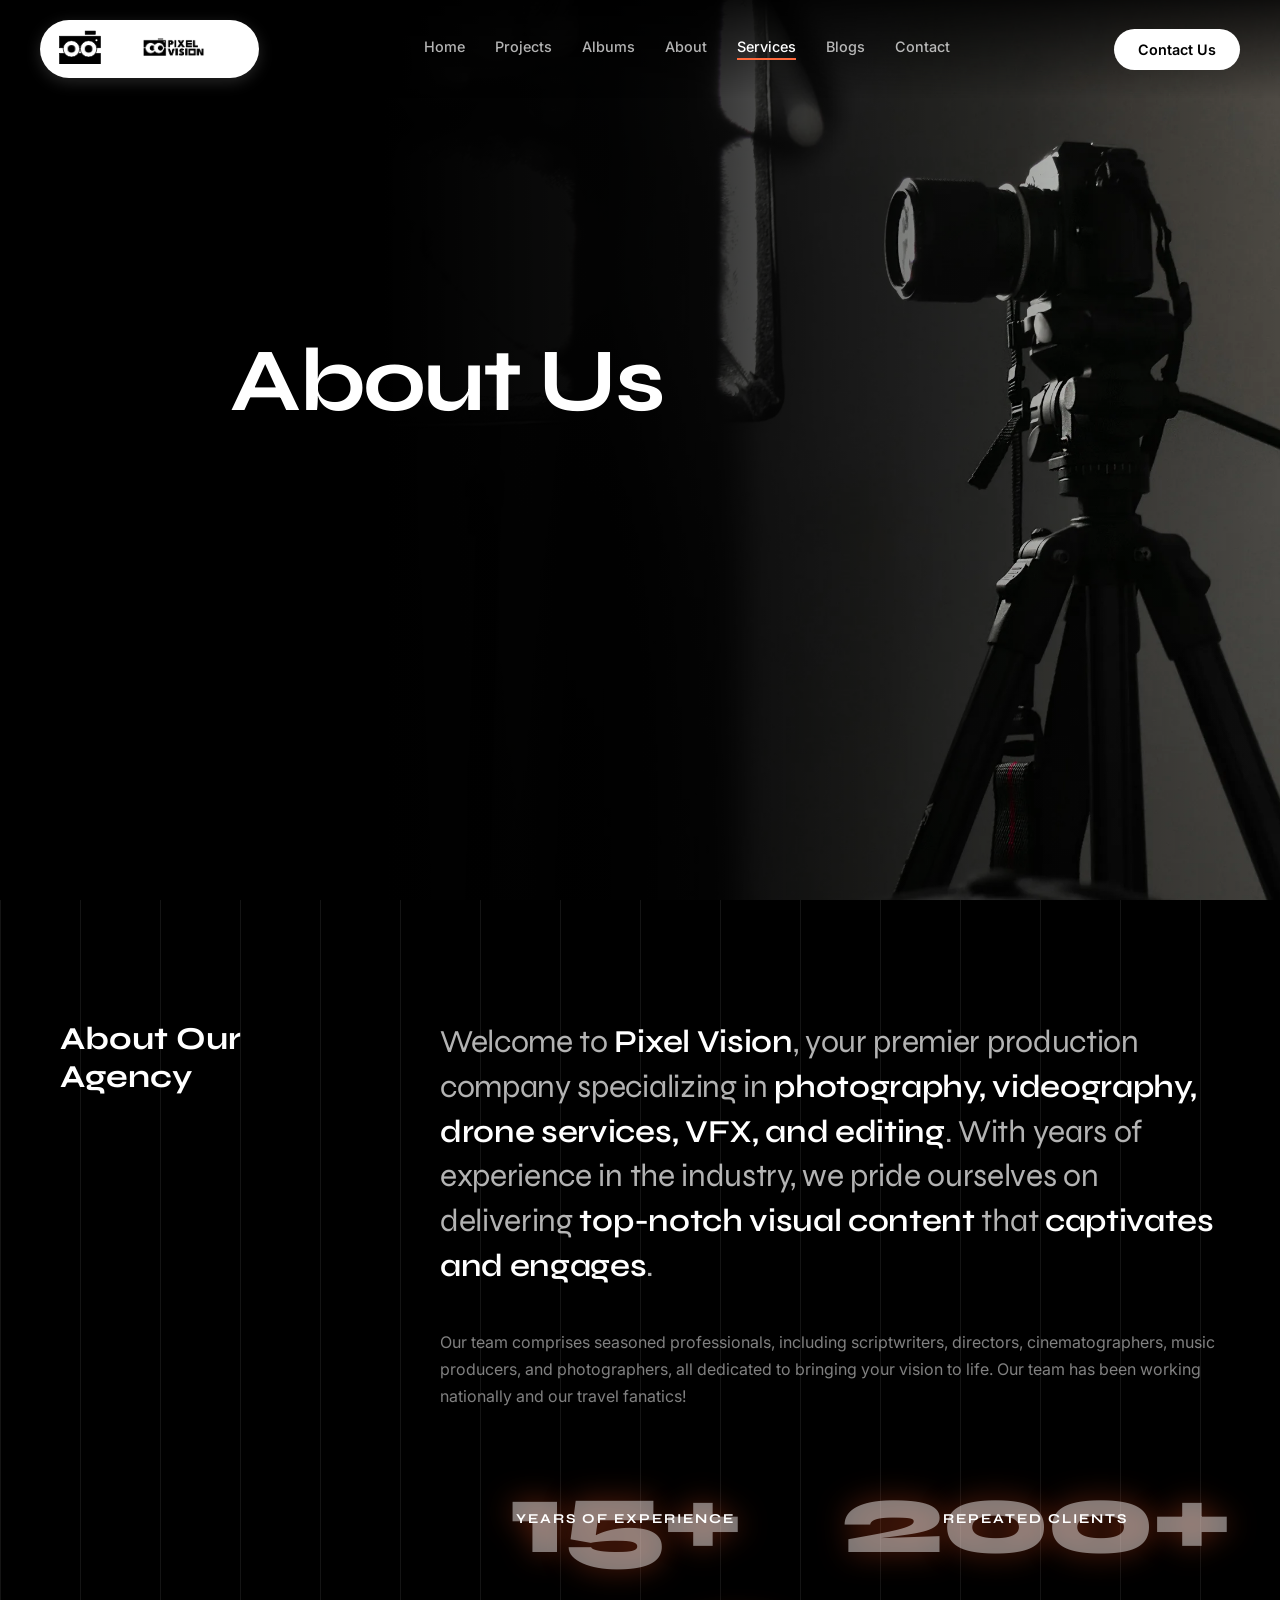
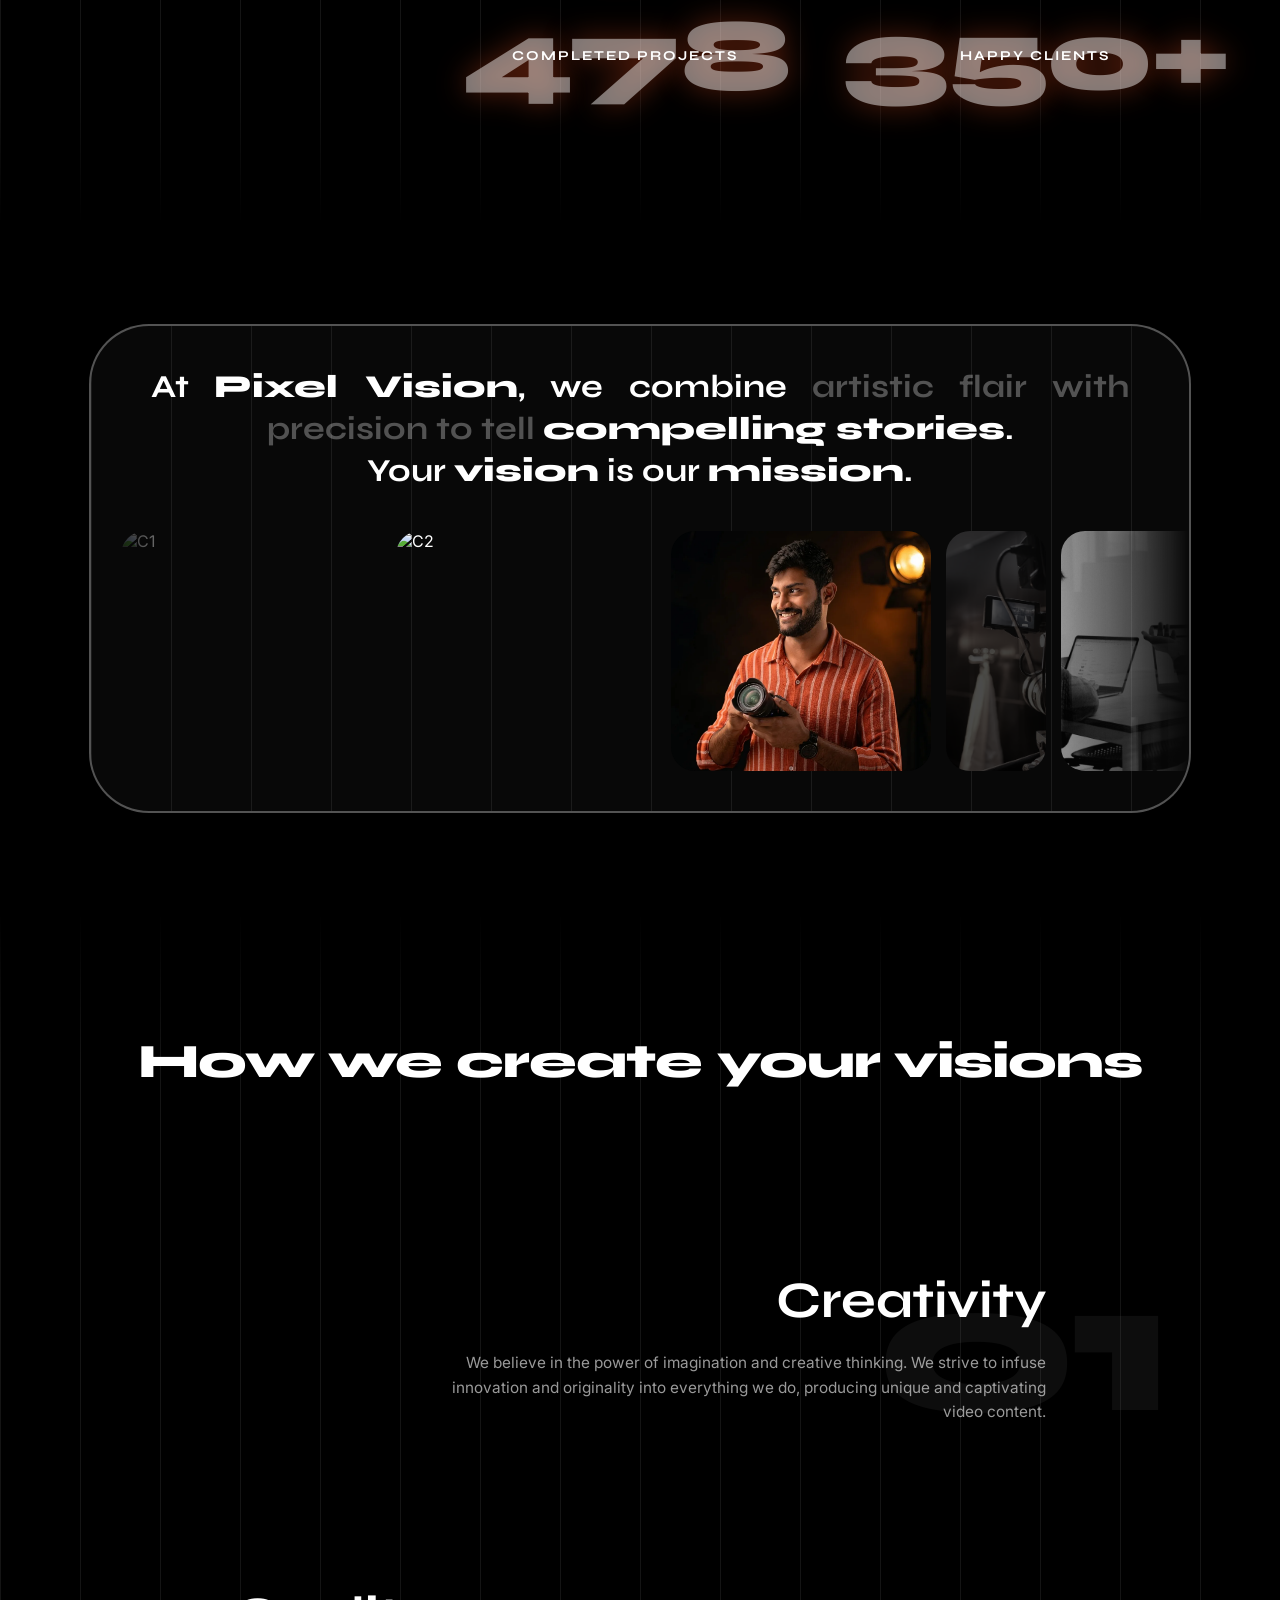
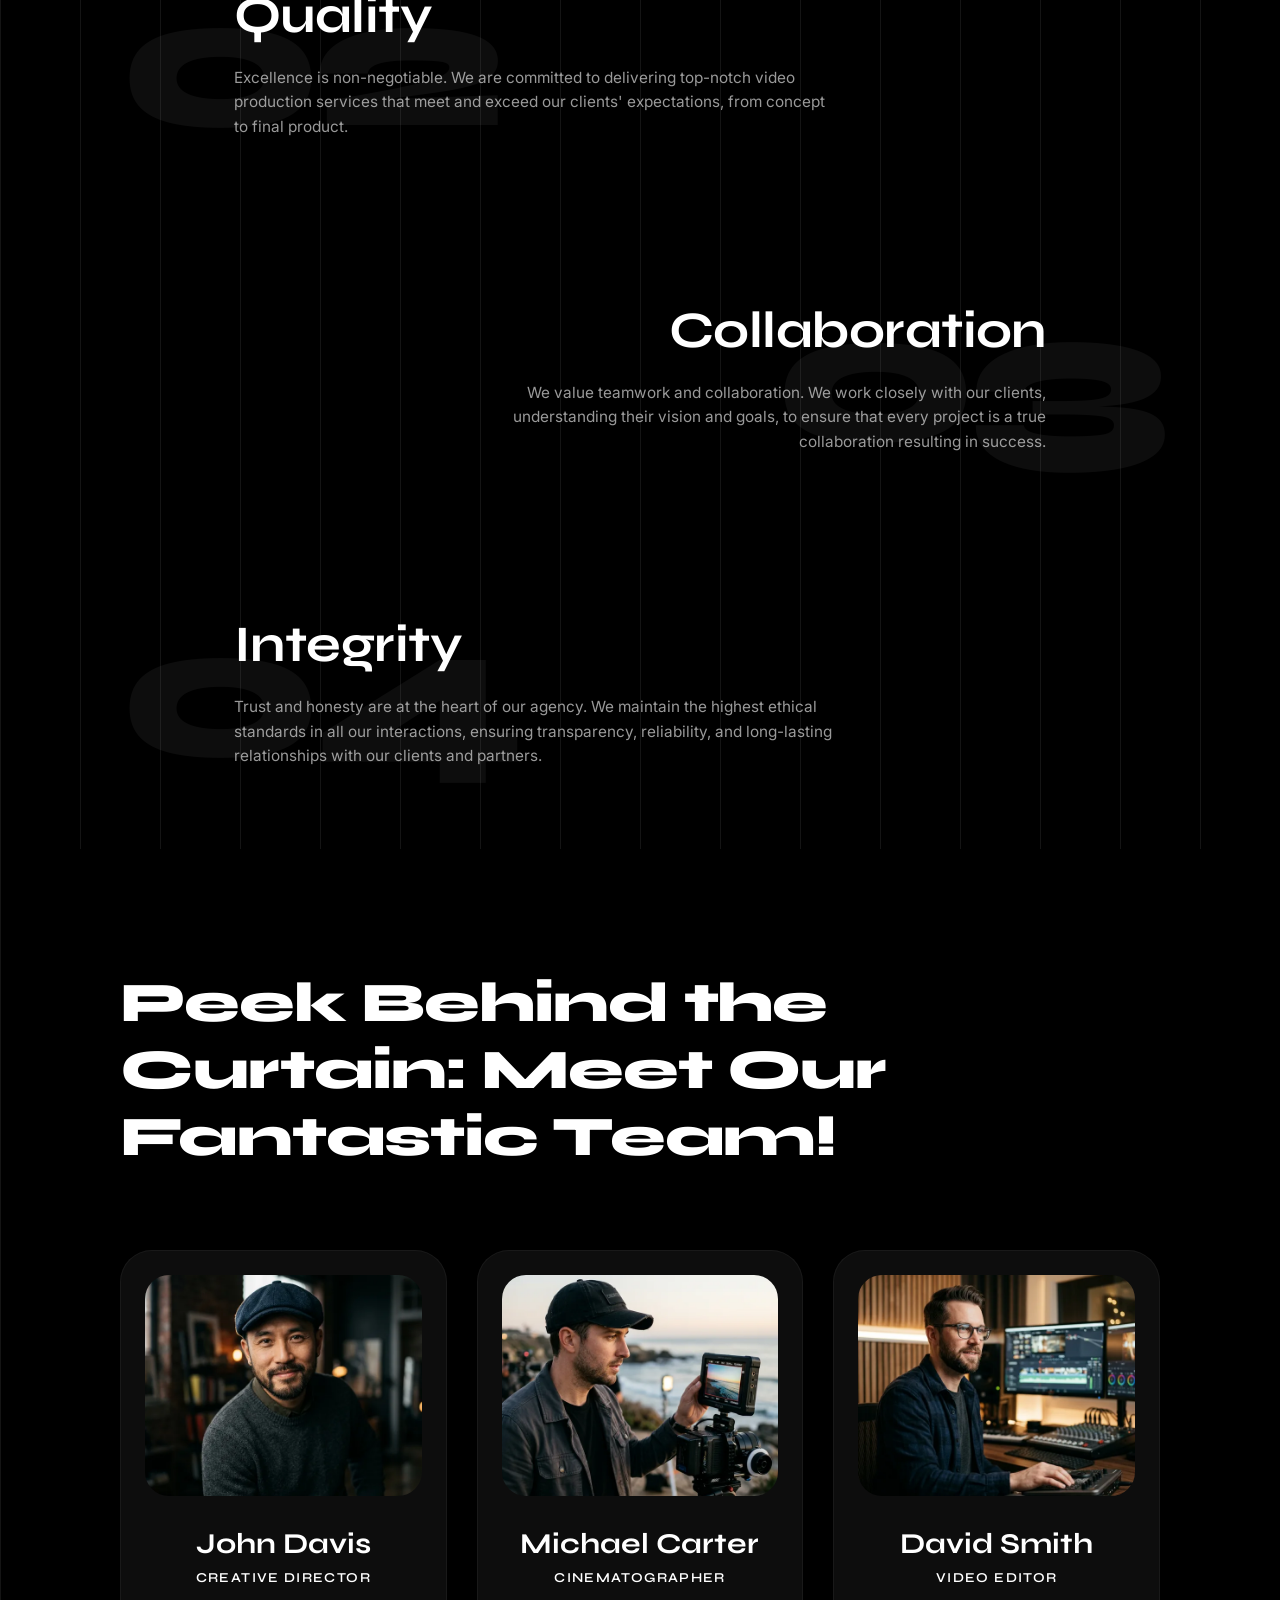
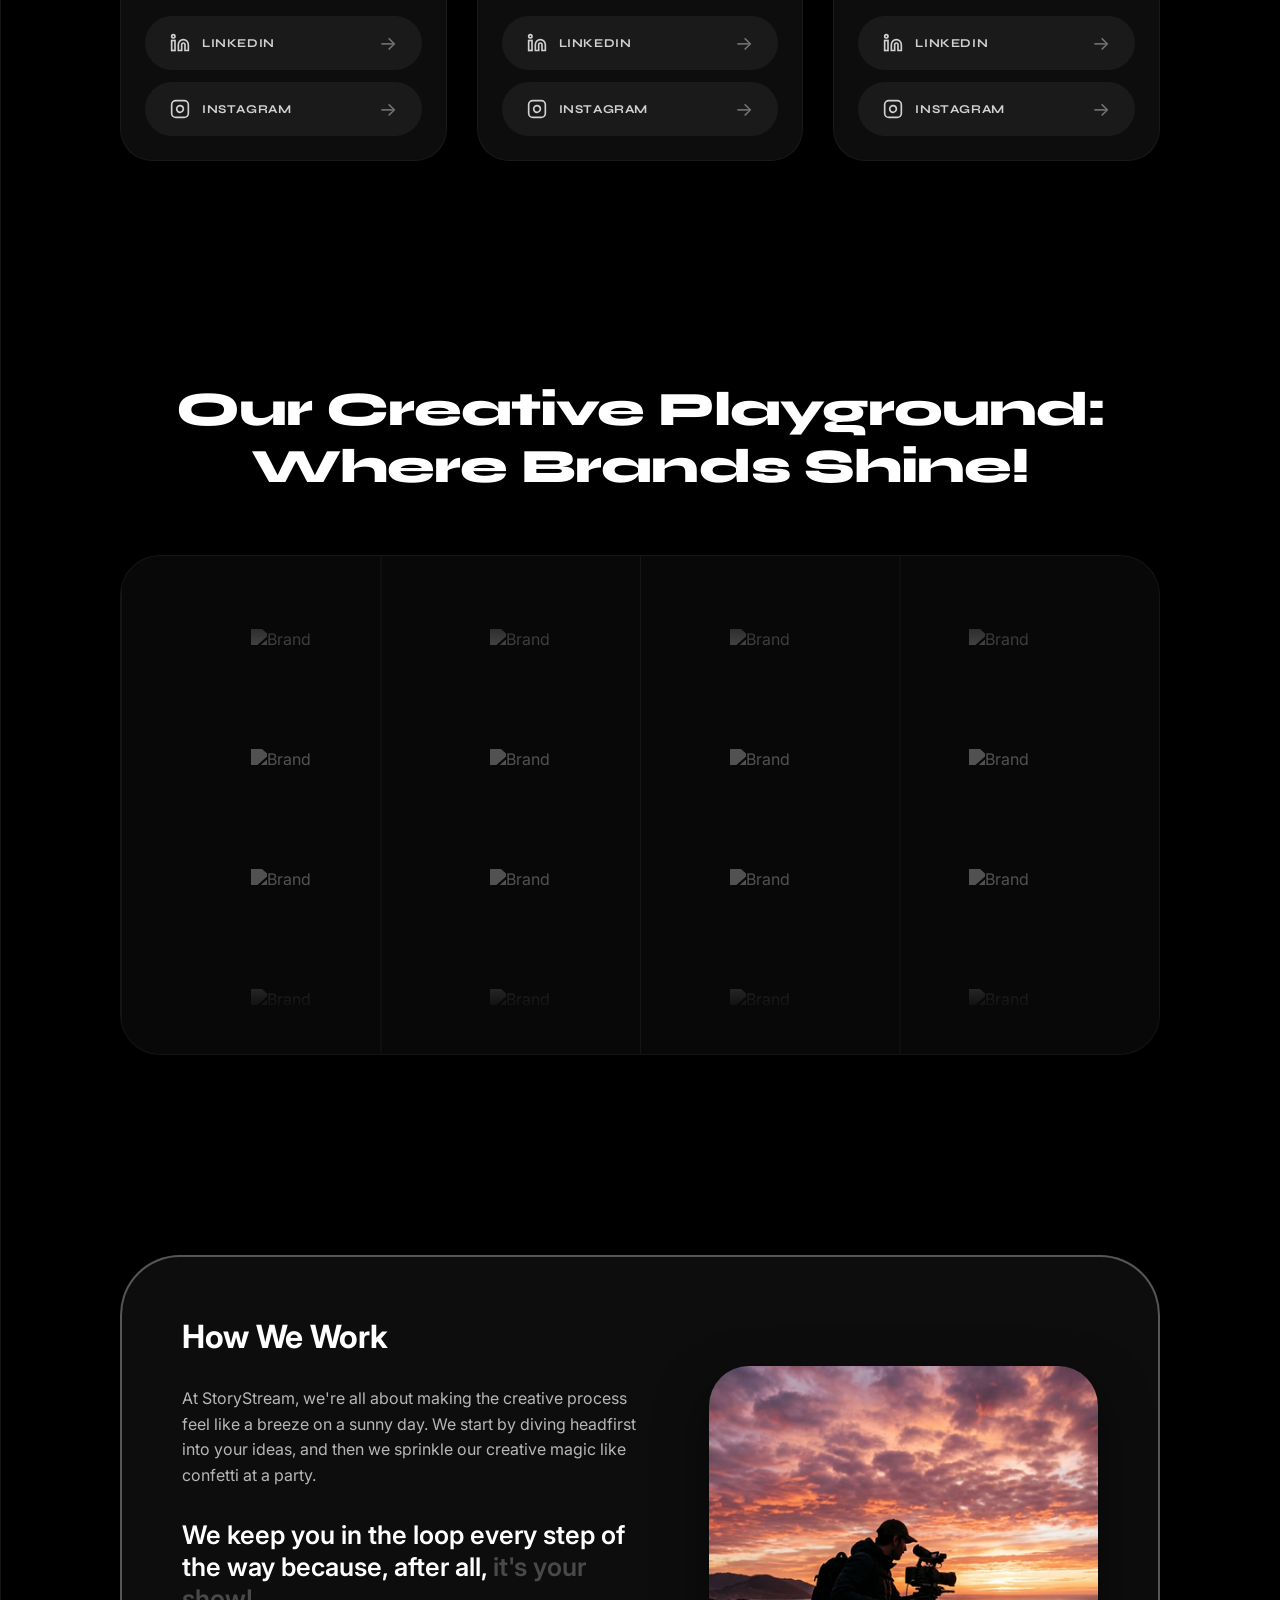
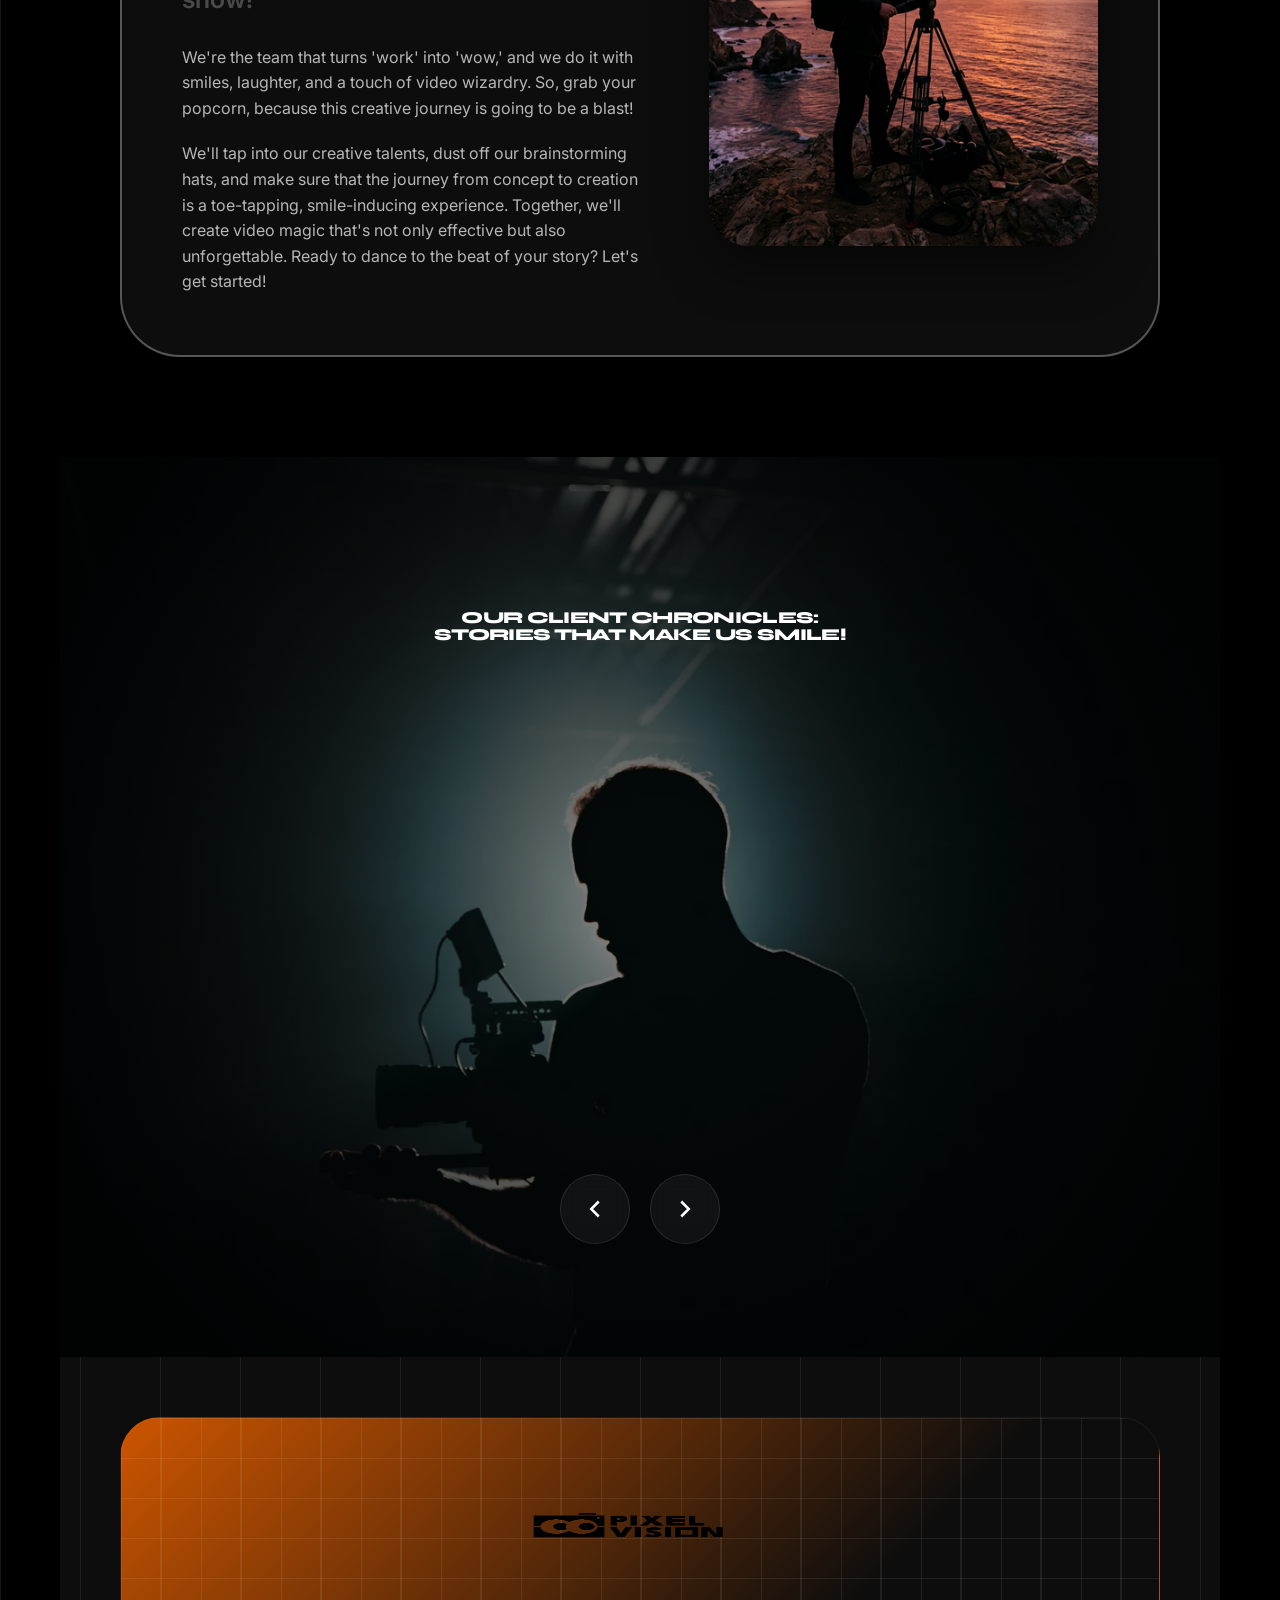
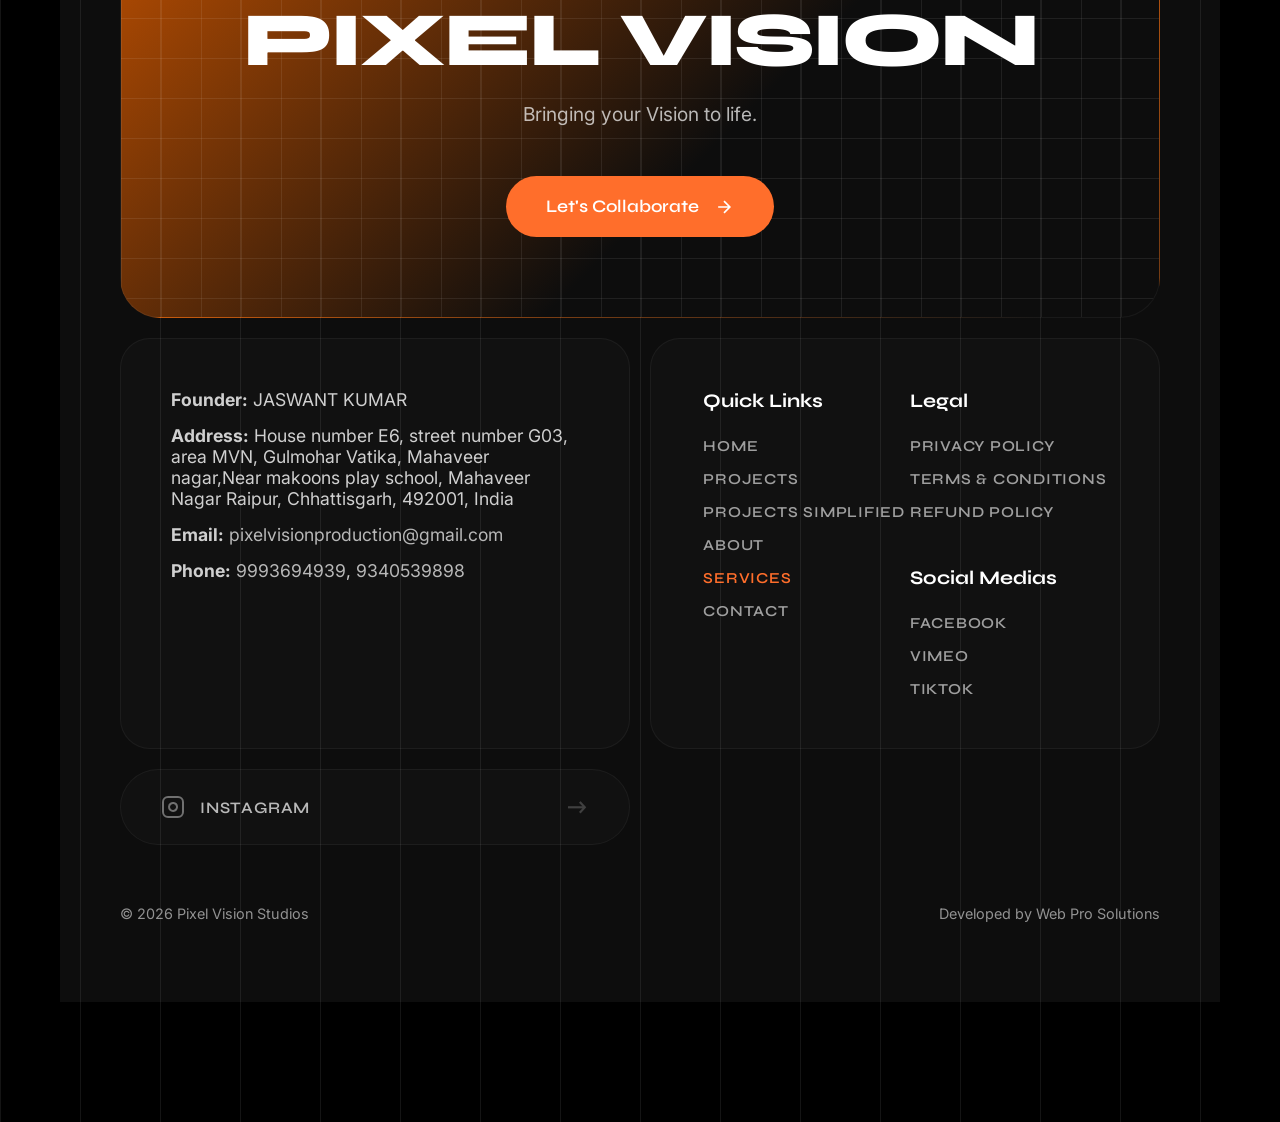
==== commit db666275: "perf: convert video placeholders to lazy-loaded images, async-load Google Fonts, and preload hero vi" ====
--- a/about-agency.html
+++ b/about-agency.html
@@ -10,7 +10,8 @@
     <link rel="preconnect" href="https://fonts.googleapis.com">
     <link rel="preconnect" href="https://fonts.gstatic.com" crossorigin>
     <link rel="preconnect" href="https://cdnjs.cloudflare.com" crossorigin>
-    <link href="https://fonts.googleapis.com/css2?family=Inter:wght@400;500;600;700;800&family=Syne:wght@600;700;800&display=swap" rel="stylesheet">
+    <link rel="preload" as="style" href="https://fonts.googleapis.com/css2?family=Inter:wght@400;500;600;700;800&family=Syne:wght@600;700;800&display=swap" onload="this.onload=null;this.rel='stylesheet'">
+    <noscript><link rel="stylesheet" href="https://fonts.googleapis.com/css2?family=Inter:wght@400;500;600;700;800&family=Syne:wght@600;700;800&display=swap"></noscript>
 
     <link rel="stylesheet" href="style.min.css">
 
--- a/style.min.css
+++ b/style.min.css
@@ -1 +1 @@
-:root{--color-bg:#000;--color-text:#ffffff;--color-text-muted:#a0a0a0;--color-primary:#ff5722;--font-heading:"Syne",sans-serif;--font-body:"Inter",sans-serif;--nav-height:90px;}*{margin:0;padding:0;box-sizing:border-box;}html{scroll-behavior:auto;}html.lenis,html.lenis body{height:auto;}.lenis.lenis-smooth{scroll-behavior:auto !important;}.lenis.lenis-stopped{overflow:hidden;}body{background-color:var(--color-bg);color:var(--color-text);font-family:var(--font-body);overflow-x:clip;-webkit-font-smoothing:antialiased;-moz-osx-font-smoothing:grayscale;}.top-nav{position:fixed;top:0;left:0;width:100%;z-index:99999;padding:20px 40px;background:linear-gradient( to bottom,rgba(0,0,0,0.8) 0%,transparent 100% );pointer-events:none;transition:transform 0.4s cubic-bezier(0.16,1,0.3,1),background-color 0.4s ease;}.top-nav.nav-hidden{transform:translateY(-100%);}.nav-container{max-width:1400px;margin:0 auto;display:flex;justify-content:space-between;align-items:center;pointer-events:auto;}.nav-logo{display:flex;align-items:center;gap:16px;color:white;}.nav-mascot-pill{background:#ffffff;border-radius:50px;padding:8px 20px 8px 16px;display:flex;align-items:center;justify-content:center;gap:12px;box-shadow:0 4px 15px rgba(255,255,255,0.15);transition:transform 0.3s cubic-bezier(0.175,0.885,0.32,1.275),box-shadow 0.3s ease;}.nav-logo:hover .nav-mascot-pill{transform:scale(1.05);box-shadow:0 6px 20px rgba(255,255,255,0.25);}.nav-logo-img{height:42px;width:auto;display:block;object-fit:contain;filter:brightness(0);transition:transform 0.3s ease;}.nav-logo:hover .nav-logo-img{transform:scale(1.02);}@media (max-width:768px){.nav-mascot-pill{padding:6px 14px 6px 10px;gap:8px;}.nav-logo-img{height:30px;}.nav-logo{gap:10px;}}.nav-links{display:flex;gap:30px;align-items:center;}.nav-link{font-family:var(--font-body);font-size:0.9rem;font-weight:500;color:rgba(255,255,255,0.7);text-decoration:none;transition:color 0.3s ease;padding-bottom:5px;position:relative;}.nav-link:hover,.nav-link.active{color:white;}.nav-link.active::after{content:"";position:absolute;bottom:0;left:0;width:100%;height:2px;background:#ff6a3d;}.get-template-btn{background:white;color:black;font-family:var(--font-body);font-weight:600;font-size:0.9rem;padding:12px 24px;border-radius:30px;text-decoration:none;transition:transform 0.3s ease,background 0.3s;}.get-template-btn:hover{transform:scale(1.05);background:#f0f0f0;}.hamburger-btn{display:none;background:none;border:none;cursor:pointer;padding:8px;z-index:100;flex-direction:column;gap:5px;}.hamburger-btn span{display:block;width:24px;height:2px;background:white;border-radius:2px;transition:all 0.3s ease;}.hamburger-btn.active span:nth-child(1){transform:rotate(45deg) translate(5px,5px);}.hamburger-btn.active span:nth-child(2){opacity:0;}.hamburger-btn.active span:nth-child(3){transform:rotate(-45deg) translate(5px,-5px);}@media (max-width:992px){.hamburger-btn{display:flex;}.nav-container{justify-content:space-between;}.nav-links{display:none;position:fixed;top:0;left:0;width:100%;height:100vh;background:rgba(0,0,0,0.95);backdrop-filter:blur(20px);-webkit-backdrop-filter:blur(20px);flex-direction:column;justify-content:center;align-items:center;gap:30px;z-index:99;}.nav-links.mobile-open{display:flex;}.nav-links .nav-link{font-size:1.5rem;font-weight:600;color:rgba(255,255,255,0.8);}.get-template-btn{display:none;}}.hero-section{position:relative;width:100%;min-height:100vh;display:flex;align-items:center;justify-content:flex-start;overflow:hidden;background:#000;transform-origin:center center;will-change:transform,border-radius;z-index:1;}.hero-image-bg,.hero-video-bg{position:absolute;top:35%;left:50%;min-width:100%;min-height:130%;width:auto;height:auto;transform:translateX(-50%) translateY(-50%);object-fit:cover;z-index:1;opacity:0.6;}.hero-overlay-gradient{position:absolute;inset:0;background:radial-gradient( circle at center,rgba(0,0,0,0) 0%,rgba(0,0,0,0.8) 100% );z-index:2;}.noise-overlay{position:absolute;inset:0;width:100%;height:100%;pointer-events:none;z-index:3;image-rendering:pixelated;opacity:1;}.hero-content-left{position:relative;z-index:10;text-align:left;max-width:650px;padding:0 40px;margin-left:8vw;margin-right:auto;display:flex;flex-direction:column;align-items:flex-start;}@media (min-width:1480px){.hero-content-left{margin-left:calc((100vw - 1400px) / 2 + 40px);}}.hero-tagline,.hero-main-title,.hero-subtitle,.hero-cta-btn{opacity:0;}.hero-tagline{display:flex;align-items:center;gap:12px;font-family:var(--font-body);font-size:0.72rem;font-weight:700;letter-spacing:0.15em;color:#ff6a3d;margin-bottom:24px;text-transform:uppercase;}.tagline-line{display:inline-block;width:24px;height:2px;background-color:#ff6a3d;}.hero-main-title{font-family:var(--font-heading);font-size:clamp(2rem,4vw,4rem);font-weight:700;color:white;line-height:1.1;letter-spacing:-0.03em;margin-bottom:24px;}.highlight-underline{position:relative;white-space:nowrap;}.highlight-underline::after{content:"";position:absolute;left:0;bottom:-4px;width:100%;height:6px;background-image:url("data:image/svg+xml;utf8,<svg xmlns='http://www.w3.org/2000/svg' viewBox='0 0 100 10' preserveAspectRatio='none'><path d='M0,5 Q50,8 100,5' stroke='%23ff6a3d' stroke-width='2' fill='none' stroke-linecap='round'/></svg>");background-size:100% 100%;background-repeat:no-repeat;z-index:1;}.hero-subtitle{font-family:var(--font-body);font-size:clamp(0.9rem,1.1vw,1.1rem);color:rgba(255,255,255,0.7);line-height:1.6;margin-bottom:35px;max-width:500px;margin-left:0;margin-right:0;}.hero-cta-btn{display:inline-flex;align-items:center;gap:12px;padding:14px 36px;background:linear-gradient(115deg,#ff6a3d 0%,#ff9e2a 40%,#2a8d88 100%);color:white;font-family:var(--font-heading);font-weight:700;font-size:1.05rem;text-decoration:none;border-radius:40px;border:1px solid rgba(255,255,255,0.3);transition:transform 0.3s ease,box-shadow 0.3s ease;}.btn-arrow{transition:transform 0.3s ease;}.hero-cta-btn:hover{transform:scale(1.05);box-shadow:0 10px 30px rgba(255,106,61,0.4);}.hero-cta-btn:hover .btn-arrow{transform:translateX(5px);}.hero-services-showcase{position:absolute;bottom:80px;right:8vw;z-index:20;text-align:right;display:flex;flex-direction:column;gap:8px;}@media (min-width:1480px){.hero-services-showcase{right:calc((100vw - 1400px) / 2 + 40px);}}.showcase-title{font-family:var(--font-body);font-size:0.8rem;font-weight:700;letter-spacing:0.15em;color:#ff6a3d;text-transform:uppercase;margin-bottom:4px;}.showcase-ticker{position:relative;height:38px;width:400px;overflow:hidden;}.ticker-item{position:absolute;top:0;right:0;width:100%;font-family:var(--font-heading);font-size:1.8rem;font-weight:800;color:#ffffff;opacity:0;transform:translateY(25px);transition:opacity 0.5s ease,transform 0.5s cubic-bezier(0.16,1,0.3,1);pointer-events:none;white-space:nowrap;letter-spacing:-0.02em;text-shadow:0 4px 12px rgba(0,0,0,0.5);}.ticker-item.active{opacity:1;transform:translateY(0);pointer-events:auto;}.ticker-item.exit{opacity:0;transform:translateY(-25px);}.camera-mascot.logo-mascot{position:relative;bottom:auto;right:auto;width:48px;height:auto;z-index:100;pointer-events:auto;margin-right:0;}@media (max-width:768px){.camera-mascot.logo-mascot{width:36px;}}.camera-mascot{display:block;}.eyes-container{transform-origin:center 55px;animation:blink 10s infinite;}@keyframes blink{0%,96%,100%{transform:scaleY(1);}98%{transform:scaleY(0.1);}}.pupil{will-change:transform;transition:transform 0.1s ease-out;}@media (max-width:768px){.camera-mascot{width:100px;bottom:20px;right:20px;}}.main-content-wrapper{position:relative;z-index:20;background-color:var( --color-bg );}.brand-marquee-section{position:relative;width:100%;background-color:var(--color-bg);padding:80px 0 60px 0;text-align:center;z-index:25;box-shadow:0 -20px 40px rgba(0,0,0,0.5);display:flex;flex-direction:column;gap:20px;}.brand-marquee-section::before{content:"";position:absolute;top:0;left:0;width:100%;height:120px;background:linear-gradient(to bottom,var(--color-bg) 0%,transparent 100%);z-index:2;pointer-events:none;}.brand-heading{font-family:var(--font-heading);font-size:clamp(1.1rem,2vw,1.5rem);font-weight:600;font-style:normal;color:rgba(255,255,255,0.45);margin-bottom:20px;letter-spacing:0.05em;text-transform:uppercase;}.marquee-wrapper{width:100%;overflow:hidden;position:relative;mask-image:linear-gradient( to right,transparent 0%,black 10%,black 90%,transparent 100% );-webkit-mask-image:linear-gradient( to right,transparent 0%,black 10%,black 90%,transparent 100% );}.marquee-track{display:flex;gap:24px;width:max-content;}.row-left .marquee-track{animation:marqueeScrollLeft 120s linear infinite;}.row-right .marquee-track{animation:marqueeScrollRight 120s linear infinite;}.marquee-item{flex-shrink:0;display:flex;align-items:center;justify-content:center;padding:18px 36px;background:rgba(255,255,255,0.04);border:1px solid rgba(255,255,255,0.08);border-radius:12px;min-width:180px;height:70px;}.marquee-item svg,.marquee-item img{max-height:36px;max-width:130px;width:auto;height:auto;object-fit:contain;opacity:0.6;filter:grayscale(1);transition:opacity 0.3s ease,filter 0.3s ease;}.marquee-item:hover svg,.marquee-item:hover img{opacity:1;filter:grayscale(0);}@keyframes marqueeScrollLeft{0%{transform:translateX(0);}100%{transform:translateX(-50%);}}@keyframes marqueeScrollRight{0%{transform:translateX(-50%);}100%{transform:translateX(0);}}.about-section{position:relative;width:100%;margin:0 auto;padding:100px 60px 30px 60px;background-color:var( --color-bg );z-index:25;overflow:hidden;}.about-section::before{content:"";position:absolute;inset:0;background-image:linear-gradient( to right,rgba(255,255,255,0.08) 1px,transparent 1px );background-size:80px 100%;z-index:1;pointer-events:none;}.about-container{position:relative;z-index:2;max-width:1400px;margin:0 auto;width:100%;}.about-top{display:flex;gap:80px;align-items:flex-start;margin-bottom:80px;}.about-left{flex-shrink:0;width:280px;}.about-title{font-family:var(--font-heading);font-size:clamp(1.3rem,2vw,1.6rem);font-weight:700;font-style:italic;color:rgba(255,255,255,0.9);line-height:1.3;letter-spacing:-0.01em;}.about-right{flex:1;}.about-lead{font-family:var(--font-heading);font-size:clamp(1.4rem,2.5vw,2rem);font-weight:400;color:rgba(255,255,255,0.7);line-height:1.5;margin-bottom:30px;letter-spacing:-0.01em;}.about-lead strong{color:rgba(255,255,255,0.95);font-weight:600;}.about-body{font-family:var(--font-body);font-size:0.95rem;color:rgba(255,255,255,0.5);line-height:1.7;max-width:700px;}.about-stats{display:grid;grid-template-columns:repeat(4,1fr);gap:24px;margin-top:20px;}.stat-card{position:relative;display:flex;flex-direction:column;align-items:center;justify-content:center;text-align:center;padding:50px 20px 30px 20px;overflow:hidden;}.stat-number{font-family:var(--font-heading);font-size:clamp(3rem,5vw,4.5rem);font-weight:800;color:rgba(255,255,255,0.45);text-shadow:0 0 25px rgba(255,87,34,0.35);line-height:1;letter-spacing:-0.03em;position:absolute;top:50%;left:50%;transform:translate(-50%,-50%);white-space:nowrap;pointer-events:none;}.stat-label{font-family:var(--font-heading);font-size:0.8rem;font-weight:700;color:rgba(255,255,255,0.85);letter-spacing:1.5px;text-transform:uppercase;position:relative;z-index:2;}.founder-section{position:relative;width:100%;height:80vh;min-height:500px;overflow:hidden;background:#000;z-index:25;}.founder-stat{position:absolute;top:60px;left:8vw;display:flex;align-items:center;z-index:10;}@media (min-width:1480px){.founder-stat{left:calc((100vw - 1400px) / 2 + 40px);}}.founder-stat::before{content:"";display:block;width:2px;height:40px;background-color:#ff6a3d;margin-right:15px;}.founder-stat-content{display:flex;flex-direction:column;}.founder-stat-num{font-family:var(--font-heading);font-size:1.8rem;font-weight:700;color:#ff6a3d;line-height:1;}.founder-stat-label{font-family:var(--font-body);font-size:0.7rem;color:rgba(255,255,255,0.7);letter-spacing:0.05em;text-transform:uppercase;}.founder-scroll-indicator{position:absolute;bottom:50px;left:8vw;display:flex;align-items:center;gap:10px;font-family:var(--font-body);font-size:0.75rem;color:rgba(255,255,255,0.45);letter-spacing:0.05em;z-index:10;}@media (min-width:1480px){.founder-scroll-indicator{left:calc((100vw - 1400px) / 2 + 40px);}}.founder-scroll-indicator .arrow-down{display:inline-flex;align-items:center;justify-content:center;width:20px;height:20px;border:1px solid rgba(255,255,255,0.3);border-radius:50%;font-size:0.7rem;}.founder-parallax-wrap{position:absolute;inset:-4% 0;width:100%;height:108%;will-change:transform;}.founder-image{width:68vw;height:100%;object-fit:cover;object-position:center top;display:block;margin-left:auto;margin-right:0;mask-image:linear-gradient(to right,transparent 0%,black 25%);-webkit-mask-image:linear-gradient(to right,transparent 0%,black 25%);}.founder-overlay{position:absolute;bottom:0;left:0;right:0;padding:120px 8vw 100px 8vw;background:linear-gradient( to top,rgba(0,0,0,0.85) 0%,rgba(0,0,0,0.4) 50%,transparent 100% );z-index:5;display:flex;flex-direction:column;align-items:flex-start;}@media (min-width:1480px){.founder-overlay{padding-left:calc((100vw - 1400px) / 2 + 40px);}}.founder-tag{font-family:var(--font-body);font-size:0.7rem;font-weight:600;color:#ff6a3d;letter-spacing:3px;text-transform:uppercase;margin-bottom:15px;border:1px solid rgba(255,106,61,0.4);background:rgba(255,106,61,0.05);padding:6px 16px;border-radius:20px;}.founder-name{font-family:var(--font-heading);font-size:clamp(2.5rem,5vw,4rem);font-weight:800;color:white;line-height:1.05;letter-spacing:-0.03em;text-transform:uppercase;margin-bottom:24px;}.founder-name span{background:linear-gradient(to right,#ff6a3d 0%,#ff9e2a 60%,rgba(255,255,255,0.5) 100%);-webkit-background-clip:text;-webkit-text-fill-color:transparent;}.founder-name::after{content:"";display:block;width:50px;height:2px;background-color:#ff6a3d;margin-top:16px;}.founder-bio{font-family:var(--font-body);font-size:1rem;color:rgba(255,255,255,0.7);line-height:1.7;max-width:600px;margin-bottom:30px;}.founder-cta{display:inline-flex;align-items:center;gap:10px;padding:14px 32px;background:linear-gradient(115deg,#ff6a3d 0%,#ff9e2a 40%,#2a8d88 100%);color:white;font-family:var(--font-heading);font-weight:700;font-size:1rem;text-decoration:none;border-radius:40px;border:1px solid rgba(255,255,255,0.3);transition:transform 0.3s ease,box-shadow 0.3s ease;}.founder-cta:hover{transform:scale(1.05);box-shadow:0 10px 30px rgba(255,106,61,0.4);}.portfolio-intro{position:relative;width:100%;height:70vh;padding:100px 60px 80px 60px;background-color:var(--color-bg);z-index:25;}.about-top{display:flex;gap:80px;align-items:flex-start;margin-bottom:80px;}.about-left{flex-shrink:0;width:280px;}.about-title{font-family:var(--font-heading);font-size:clamp(1.3rem,2vw,1.6rem);font-weight:700;font-style:italic;color:rgba(255,255,255,0.9);line-height:1.3;letter-spacing:-0.01em;}.about-right{flex:1;}.about-lead{font-family:var(--font-heading);font-size:clamp(1.4rem,2.5vw,2rem);font-weight:400;color:rgba(255,255,255,0.7);line-height:1.5;margin-bottom:30px;letter-spacing:-0.01em;}.about-lead strong{color:rgba(255,255,255,0.95);font-weight:600;}.about-body{font-family:var(--font-body);font-size:0.95rem;color:rgba(255,255,255,0.5);line-height:1.7;max-width:700px;}.about-stats{display:grid;grid-template-columns:repeat(4,1fr);gap:24px;margin-top:20px;}.stat-card{position:relative;display:flex;flex-direction:column;align-items:center;justify-content:center;text-align:center;padding:50px 20px 30px 20px;overflow:hidden;}.stat-number{font-family:var(--font-heading);font-size:clamp(3rem,5vw,4.5rem);font-weight:800;color:rgba(255,255,255,0.45);text-shadow:0 0 25px rgba(255,87,34,0.35);line-height:1;letter-spacing:-0.03em;position:absolute;top:50%;left:50%;transform:translate(-50%,-50%);white-space:nowrap;pointer-events:none;}.stat-label{font-family:var(--font-heading);font-size:0.8rem;font-weight:700;color:rgba(255,255,255,0.85);letter-spacing:1.5px;text-transform:uppercase;position:relative;z-index:2;}.founder-section{position:relative;width:100%;height:100vh;min-height:600px;overflow:hidden;background:#000;z-index:25;}.founder-parallax-wrap{position:absolute;inset:-4% 0;width:100%;height:108%;will-change:transform;}.founder-image{width:100%;height:100%;object-fit:cover;object-position:center 15%;display:block;}.founder-overlay{position:absolute;bottom:0;left:0;right:0;padding:60px 60px 50px 60px;background:linear-gradient( to top,rgba(0,0,0,0.85) 0%,rgba(0,0,0,0.4) 50%,transparent 100% );z-index:5;display:flex;flex-direction:column;align-items:flex-start;}.founder-tag{font-family:var(--font-body);font-size:0.7rem;font-weight:600;color:rgba(255,255,255,0.6);letter-spacing:3px;text-transform:uppercase;margin-bottom:10px;border:1px solid rgba(255,255,255,0.2);padding:6px 16px;border-radius:20px;}.founder-name{font-family:var(--font-heading);font-size:clamp(2.5rem,5vw,4rem);font-weight:800;color:white;line-height:1.1;letter-spacing:-0.03em;margin-bottom:16px;}.founder-bio{font-family:var(--font-body);font-size:1rem;color:rgba(255,255,255,0.7);line-height:1.7;max-width:600px;margin-bottom:30px;}.founder-cta{display:inline-block;padding:14px 32px;background:linear-gradient(115deg,#ff6a3d 0%,#ff9e2a 40%,#2a8d88 100%);color:white;font-family:var(--font-heading);font-weight:700;font-size:1rem;text-decoration:none;border-radius:40px;border:1px solid rgba(255,255,255,0.3);transition:transform 0.3s ease,box-shadow 0.3s ease;}.founder-cta:hover{transform:scale(1.05);box-shadow:0 10px 30px rgba(255,106,61,0.4);}.portfolio-intro{position:relative;width:100%;height:70vh;overflow:hidden;background-color:var(--color-bg);z-index:25;display:flex;align-items:center;padding:0 80px;margin-top:150px;}.portfolio-intro::after{content:"";position:absolute;inset:0;pointer-events:none;z-index:20;box-shadow:inset 0 0 150px 100px var(--color-bg);}.portfolio-bg-wrapper{position:absolute;inset:0;width:100%;height:120%;z-index:1;overflow:hidden;-webkit-mask-image:radial-gradient( ellipse 110% 110% at 75% 50%,#000 40%,rgba(0,0,0,0.8) 75%,rgba(0,0,0,0.2) 90%,transparent 100% );mask-image:radial-gradient( ellipse 110% 110% at 75% 50%,#000 40%,rgba(0,0,0,0.8) 75%,rgba(0,0,0,0.2) 90%,transparent 100% );}.portfolio-bg-img{width:100%;height:100%;object-fit:cover;object-position:70% center;}.portfolio-bg-overlay{position:absolute;inset:0;background:linear-gradient( 90deg,rgba(0,0,0,1) 0%,rgba(0,0,0,1) 30%,rgba(0,0,0,0.96) 42%,rgba(0,0,0,0.72) 56%,rgba(0,0,0,0.1) 74%,rgba(0,0,0,0) 100% ),radial-gradient( circle at 0% 50%,rgba(0,0,0,1) 0%,rgba(0,0,0,1) 32%,rgba(0,0,0,0.98) 44%,rgba(0,0,0,0.82) 58%,rgba(0,0,0,0.46) 72%,rgba(0,0,0,0.08) 84%,rgba(0,0,0,0) 92% );z-index:2;}.portfolio-content{position:relative;z-index:10;max-width:800px;}.portfolio-title{font-family:var(--font-heading);font-size:clamp(2.5rem,5vw,4rem);font-weight:800;color:white;letter-spacing:-0.03em;line-height:1.1;margin-bottom:20px;}.portfolio-subtitle{font-family:var(--font-body);font-size:clamp(1.1rem,1.5vw,1.3rem);color:rgba(255,255,255,0.7);line-height:1.5;max-width:550px;}.portfolio-grid-section{padding:100px 60px 100px 60px;background-color:var(--color-bg);position:relative;z-index:25;margin-top:-1px;}.grid-header{max-width:1400px;margin:0 auto 60px auto;}.grid-section-title{font-family:var(--font-body);font-size:clamp(1.2rem,2vw,1.8rem);font-weight:400;font-style:normal;color:rgba(255,255,255,0.7);letter-spacing:0.05em;text-transform:uppercase;}.portfolio-cards-container{display:grid;grid-template-columns:repeat(2,1fr);gap:48px;max-width:1650px;width:95%;margin:0 auto;}.portfolio-card{position:relative;width:100%;aspect-ratio:16 / 9;border-radius:12px;overflow:hidden;border:1.5px solid rgba(255,255,255,0.1);box-shadow:0 10px 30px rgba(0,0,0,0.4);cursor:pointer;transition:transform 0.4s cubic-bezier(0.165,0.84,0.44,1),border-color 0.4s ease,box-shadow 0.4s ease;display:flex;flex-direction:column;}.portfolio-card:hover{transform:translateY(-8px);border-color:rgba(255,255,255,0.25);box-shadow:0 15px 40px rgba(0,0,0,0.6);}.portfolio-card::after{content:"";position:absolute;inset:0;background:linear-gradient(to top,rgba(0,0,0,0.85) 0%,rgba(0,0,0,0.3) 50%,transparent 100%);z-index:2;pointer-events:none;}.video-wrapper{position:absolute;inset:0;width:100%;height:100%;border-radius:0;overflow:hidden;background-color:#000;z-index:1;}.yt-player,.vimeo-iframe{position:absolute;top:0;left:0;width:100%;height:100%;opacity:0;transition:opacity 0.5s ease;pointer-events:none;transform:scale(1.2);transform-origin:center;}.video-placeholder{position:absolute;inset:0;background-size:cover;background-position:center;z-index:2;transition:opacity 0.5s ease;}.card-info{position:absolute;bottom:24px;left:24px;z-index:3;pointer-events:none;display:flex;flex-direction:column;gap:4px;}.card-meta{display:flex;justify-content:space-between;align-items:center;}.meta-prefix{font-family:var(--font-body);font-size:0.72rem;color:rgba(255,255,255,0.5);letter-spacing:1.5px;}.meta-date{font-family:var(--font-body);font-size:0.72rem;color:rgba(255,255,255,0.4);}.card-title{font-family:var(--font-heading);font-size:1.25rem;font-weight:700;color:white;letter-spacing:-0.01em;text-transform:uppercase;margin:0;}.portfolio-card-arrow{position:absolute;bottom:24px;right:24px;width:40px;height:40px;border-radius:50%;border:1px solid rgba(255,255,255,0.3);display:flex;align-items:center;justify-content:center;color:white;z-index:3;transition:background-color 0.3s ease,border-color 0.3s ease,transform 0.3s ease;pointer-events:none;}.portfolio-card:hover .portfolio-card-arrow{border-color:#ff6a3d;background-color:#ff6a3d;transform:scale(1.05);}.portfolio-card-arrow svg{width:18px;height:18px;stroke:currentColor;stroke-width:1.5;fill:none;}@media (max-width:992px){.portfolio-cards-container{grid-template-columns:1fr;gap:30px;}.portfolio-grid-section{padding:60px 20px;}}.video-lightbox{position:fixed;inset:0;z-index:999999;display:flex;align-items:center;justify-content:center;opacity:0;pointer-events:none;transition:opacity 0.4s ease;}.video-lightbox.active{opacity:1;pointer-events:auto;}.lightbox-backdrop{position:absolute;inset:0;background:rgba(0,0,0,0.95);backdrop-filter:blur(15px);-webkit-backdrop-filter:blur(15px);}.lightbox-content{position:relative;width:90%;max-width:1000px;aspect-ratio:16/9;z-index:2;transform:scale(0.9);transition:transform 0.4s cubic-bezier(0.16,1,0.3,1);}.video-lightbox.active .lightbox-content{transform:scale(1);}.lightbox-close{position:absolute;top:-50px;right:0;font-size:2.5rem;color:rgba(255,255,255,0.7);cursor:pointer;transition:color 0.3s ease;line-height:1;}.lightbox-close:hover{color:#ff6a3d;}.lightbox-video-wrapper{width:100%;height:100%;background:#000;border-radius:12px;overflow:hidden;border:1px solid rgba(255,255,255,0.1);box-shadow:0 20px 50px rgba(0,0,0,0.8);}.lightbox-video-wrapper iframe{width:100%;height:100%;border:none;}.reels-section{position:relative;width:100%;background:var(--color-bg);padding:0;z-index:25;overflow:hidden;}.reels-banner{position:relative;width:100%;height:55vh;min-height:380px;display:flex;align-items:stretch;overflow:hidden;}.reels-banner-content{position:relative;z-index:5;display:flex;flex-direction:column;justify-content:flex-end;padding:60px 60px 60px 60px;width:55%;flex-shrink:0;background:linear-gradient(to right,rgba(0,0,0,1) 60%,transparent 100%);}.reels-tag{font-family:var(--font-body);font-size:0.75rem;font-weight:600;color:rgba(255,255,255,0.5);letter-spacing:3px;text-transform:uppercase;margin-bottom:16px;}.reels-title{font-family:var(--font-heading);font-size:clamp(2.5rem,5vw,4rem);font-weight:800;color:white;letter-spacing:-0.03em;line-height:1.1;margin-bottom:20px;}.reels-title span{background:linear-gradient(115deg,#ff6a3d 0%,#ff9e2a 50%,#2a8d88 100%);-webkit-background-clip:text;background-clip:text;-webkit-text-fill-color:transparent;}.reels-subtitle{font-family:var(--font-body);font-size:clamp(0.85rem,1.2vw,1rem);color:rgba(255,255,255,0.55);line-height:1.6;}.reels-banner-img-wrap{position:absolute;top:0;right:0;width:60%;height:100%;z-index:1;}.reels-banner-img{width:100%;height:100%;object-fit:cover;object-position:center 30%;opacity:0.6;}.reels-banner-overlay{position:absolute;inset:0;background:linear-gradient( 90deg,rgba(0,0,0,1) 0%,rgba(0,0,0,1) 30%,rgba(0,0,0,0.96) 42%,rgba(0,0,0,0.72) 56%,rgba(0,0,0,0.1) 74%,rgba(0,0,0,0) 100% ),radial-gradient( circle at 0% 50%,rgba(0,0,0,1) 0%,rgba(0,0,0,1) 32%,rgba(0,0,0,0.98) 44%,rgba(0,0,0,0.82) 58%,rgba(0,0,0,0.46) 72%,rgba(0,0,0,0.08) 84%,rgba(0,0,0,0) 92% );z-index:2;}.reels-grid{display:grid;grid-template-columns:repeat(5,1fr);gap:24px;position:relative;max-width:1920px;width:95%;margin:100px auto 100px;padding:0;}.reels-grid.has-expanded .reel-item:not(.reel-expanded){filter:blur(4px) brightness(0.4);pointer-events:none;transition:filter 0.4s ease,opacity 0.4s ease;}.reels-column{overflow:hidden;position:relative;}.reels-column{overflow:hidden;position:relative;display:flex;flex-direction:column;gap:24px;}.reel-item{flex-shrink:0;width:100%;aspect-ratio:9 / 16;border-radius:14px;overflow:hidden;background:#111;position:relative;cursor:pointer;transition:filter 0.4s ease,transform 0.3s ease;}.reel-item video{width:100%;height:100%;object-fit:cover;display:block;}.reel-clone{cursor:default;pointer-events:none;}.reel-item.reel-expanded{position:fixed !important;top:50% !important;left:50% !important;transform:translate(-50%,-50%) scale(1) !important;width:auto !important;height:70vh !important;aspect-ratio:9 / 16 !important;z-index:10000 !important;border-radius:20px !important;overflow:hidden !important;filter:none !important;pointer-events:all !important;cursor:default;box-shadow:0 30px 80px rgba(0,0,0,0.8);}.reel-item.reel-expanded video{width:100%;height:100%;object-fit:cover;}.vimeo-iframe-reel{position:absolute;top:0;left:0;width:100%;height:100%;pointer-events:none;transform:scale(1.15);transform-origin:center;}.reel-item.reel-expanded .vimeo-iframe-reel{pointer-events:auto;transform:scale(1.0);}.reel-mute-btn{position:absolute;bottom:12px;right:12px;width:34px;height:34px;background:rgba(0,0,0,0.55);backdrop-filter:blur(6px);border:1px solid rgba(255,255,255,0.2);border-radius:50%;display:flex;align-items:center;justify-content:center;cursor:pointer;z-index:20;transition:background 0.2s ease,transform 0.2s ease;color:white;padding:0;}.reel-mute-btn:hover{background:rgba(255,255,255,0.2);transform:scale(1.1);}.reel-mute-btn svg{width:16px;height:16px;}.reel-clone .reel-mute-btn{display:none;}.reel-expand-hint{position:absolute;top:12px;left:50%;transform:translateX(-50%);font-family:var(--font-body);font-size:0.65rem;font-weight:500;color:rgba(255,255,255,0.6);letter-spacing:1px;background:rgba(0,0,0,0.45);backdrop-filter:blur(4px);padding:4px 10px;border-radius:20px;opacity:0;transition:opacity 0.3s ease;pointer-events:none;white-space:nowrap;}.reel-item:hover .reel-expand-hint{opacity:1;}.reel-clone .reel-expand-hint{display:none;}.reel-expanded-overlay{position:fixed;inset:0;background:rgba(0,0,0,0.75);backdrop-filter:blur(8px);z-index:9999;opacity:0;pointer-events:none;transition:opacity 0.4s ease;}.reel-expanded-overlay.active{opacity:1;pointer-events:all;}.reel-close-btn{position:fixed;top:calc(50% - 35vh - 50px);left:calc(50% + 19.7vh - 20px);width:40px;height:40px;background:rgba(0,0,0,0.6);border:1px solid rgba(255,255,255,0.4);border-radius:50%;display:flex;align-items:center;justify-content:center;cursor:pointer;z-index:10001;color:white;font-size:1.6rem;line-height:1;transition:background 0.2s,transform 0.2s;box-shadow:0 4px 12px rgba(0,0,0,0.5);}.reel-close-btn:hover{background:rgba(255,255,255,0.2);transform:scale(1.1);}@media (max-width:768px){.reel-close-btn{top:20px;right:20px;left:auto;}}.services-section{padding:120px 40px;background-color:var(--color-bg);position:relative;z-index:25;}.services-header{margin-bottom:80px;}.services-title{font-family:var(--font-heading);font-size:clamp(2.5rem,5vw,4rem);font-weight:800;color:white;letter-spacing:-0.03em;line-height:1.1;margin-bottom:20px;}.services-title span{background:linear-gradient(115deg,#ff6a3d 0%,#ff9e2a 50%,#2a8d88 100%);-webkit-background-clip:text;background-clip:text;-webkit-text-fill-color:transparent;}.services-subtitle{font-family:var(--font-body);font-size:clamp(0.9rem,1.2vw,1.1rem);color:rgba(255,255,255,0.55);max-width:500px;line-height:1.6;}.services-list{display:flex;flex-direction:column;border-top:1px solid rgba(255,255,255,0.1);}.service-item{position:relative;height:160px;overflow:hidden;display:flex;align-items:center;border-bottom:1px solid rgba(255,255,255,0.1);padding:0 40px;cursor:pointer;transition:height 0.6s cubic-bezier(0.23,1,0.32,1);}.service-bg{position:absolute;inset:-40px 0;background-size:cover;background-position:center;opacity:0.25;transition:opacity 0.6s ease;filter:brightness(0.5);z-index:0;pointer-events:none;will-change:transform;}.service-item:hover{height:280px;}.service-item:hover .service-bg{opacity:0.8;}.service-content{position:relative;z-index:2;display:grid;grid-template-columns:80px 1fr 2fr;align-items:center;width:100%;gap:40px;}.service-number{font-family:var(--font-heading);font-size:1.2rem;color:rgba(255,255,255,0.3);font-weight:500;}.service-name{font-family:var(--font-heading);font-size:2.2rem;font-weight:700;color:white;margin:0;transition:transform 0.4s ease;}.service-desc{font-family:var(--font-body);font-size:1.1rem;color:rgba(255,255,255,0.6);line-height:1.5;opacity:0;transform:translateY(20px);transition:all 0.5s ease 0.1s;max-width:500px;}.service-item:hover .service-desc{opacity:1;transform:translateY(0);}.service-item:hover .service-name{transform:translateX(10px);}.service-arrow{position:absolute;right:40px;top:50%;transform:translateY(-50%);width:40px;height:40px;color:white;opacity:0.3;transition:all 0.4s ease;}.service-item:hover .service-arrow{opacity:1;transform:translateY(-50%) translateX(10px);}@media (max-width:992px){.service-content{grid-template-columns:40px 1fr;gap:20px;}.service-desc{display:none;}.service-name{font-size:1.5rem;}}@media (max-width:768px){.services-section{padding:80px 24px;}.service-item{padding:0 20px;height:80px;}.service-item:hover{height:180px;}.service-bg{inset:-20px 0;}}.about-founder-hero{position:relative;width:100%;height:100vh;display:flex;align-items:center;overflow:hidden;background:#000;z-index:1;}.about-founder-hero .hero-bg-wrapper{position:absolute;top:0;right:0;width:100%;height:100%;z-index:1;}.about-founder-hero .hero-bg-img{width:100%;height:100%;object-fit:cover;object-position:center top;}.about-founder-hero .hero-fade-overlay{position:absolute;inset:0;background:linear-gradient( to right,rgba(0,0,0,1) 0%,rgba(0,0,0,0.95) 25%,rgba(0,0,0,0.6) 50%,rgba(0,0,0,0) 100% );z-index:2;}.about-founder-hero .hero-content-left{position:relative;z-index:10;padding-left:10%;max-width:50%;margin-top:auto;padding-bottom:80px;}.founder-name{font-family:var(--font-heading);font-size:clamp(3rem,6vw,6.5rem);font-weight:700;color:white;line-height:1;letter-spacing:-0.03em;margin-bottom:15px;text-transform:uppercase;}.founder-designation{font-family:var(--font-body);font-size:1.1rem;color:rgba(255,255,255,0.6);text-transform:uppercase;letter-spacing:2px;}.about-me-textual{position:relative;width:100%;padding:120px 60px;background-color:var(--color-bg);}.about-me-container{max-width:1400px;margin:0 auto;display:flex;gap:80px;}.about-me-left{flex-shrink:0;width:300px;}.about-me-title{font-family:var(--font-heading);font-size:clamp(1.5rem,2.5vw,2.2rem);font-weight:700;font-style:italic;color:white;text-transform:uppercase;}.about-me-right{flex:1;}.about-me-lead{font-family:var(--font-heading);font-size:clamp(1.4rem,2.5vw,2.2rem);line-height:1.4;color:rgba(255,255,255,0.7);margin-bottom:60px;}.about-agency-hero{position:relative;width:100%;height:100vh;display:flex;align-items:center;overflow:hidden;background:#000;z-index:1;}.about-agency-hero .hero-bg-wrapper{position:absolute;top:50%;right:0;width:70%;height:120%;transform:translateY(-50%);z-index:1;}.about-agency-hero .hero-bg-img{width:100%;height:100%;object-fit:cover;object-position:center center;}.about-agency-hero .hero-fade-overlay{position:absolute;inset:0;background:linear-gradient( to right,rgba(0,0,0,1) 0%,rgba(0,0,0,0.95) 25%,rgba(0,0,0,0.6) 50%,rgba(0,0,0,0) 100% );z-index:2;}.about-agency-hero .hero-content-left{position:relative;z-index:10;padding-left:10%;max-width:50%;}.about-agency-hero .hero-title{font-family:var(--font-heading);font-size:clamp(3.5rem,7vw,7.5rem);font-weight:700;color:white;line-height:1;letter-spacing:-0.03em;margin-bottom:25px;}.about-agency-hero .hero-subtitle{font-family:var(--font-body);font-size:clamp(1rem,1.2vw,1.2rem);color:rgba(255,255,255,0.6);line-height:1.6;max-width:450px;}.about-agency-textual{position:relative;width:100%;padding:120px 60px;background-color:var(--color-bg);z-index:25;overflow:hidden;}.about-agency-textual::before{content:"";position:absolute;inset:0;background-image:linear-gradient( to right,rgba(255,255,255,0.08) 1px,transparent 1px );background-size:80px 100%;z-index:1;pointer-events:none;-webkit-mask-image:linear-gradient(to top,transparent,black 150px);mask-image:linear-gradient(to top,transparent,black 150px);}.textual-container{position:relative;z-index:2;max-width:1400px;margin:0 auto;display:flex;gap:80px;}.textual-left{flex-shrink:0;width:300px;}.textual-title{font-family:var(--font-heading);font-size:clamp(1.5rem,2.5vw,2.2rem);font-weight:700;color:white;line-height:1.2;}.textual-right{flex:1;}.para-lead{font-family:var(--font-heading);font-size:clamp(1.4rem,2.5vw,2.2rem);font-weight:300;color:rgba(255,255,255,0.7);line-height:1.4;margin-bottom:40px;letter-spacing:-0.01em;}.para-lead strong{color:white;font-weight:600;}.para-body{font-family:var(--font-body);font-size:1rem;color:rgba(255,255,255,0.5);line-height:1.7;max-width:800px;margin-bottom:60px;}.agency-stats-grid{display:grid;grid-template-columns:repeat(2,1fr);gap:40px;max-width:900px;}.agency-stat-card{position:relative;padding:40px 0;display:flex;align-items:center;justify-content:center;text-align:center;}.agency-stat-card .stat-number{font-family:var(--font-heading);font-size:clamp(4rem,8vw,7rem);font-weight:800;color:rgba(255,255,255,0.45);text-shadow:0 0 30px rgba(255,87,34,0.35);position:absolute;top:50%;left:50%;transform:translate(-50%,-50%);white-space:nowrap;pointer-events:none;}.agency-stat-card .stat-label{font-family:var(--font-heading);font-size:0.85rem;font-weight:700;color:white;letter-spacing:2px;text-transform:uppercase;position:relative;z-index:2;}.agency-cta{display:inline-block;margin-top:40px;padding:14px 32px;background:transparent;color:white;font-family:var(--font-heading);font-weight:700;text-transform:uppercase;text-decoration:none;border:1px solid rgba(255,255,255,0.2);border-radius:40px;transition:all 0.3s ease;letter-spacing:1px;}.agency-cta:hover{background:white;color:black;transform:translateY(-3px);box-shadow:0 10px 20px rgba(255,255,255,0.1);}.about-hello-stack{display:grid;grid-template-areas:"stack";width:100%;}.about-me-textual{grid-area:stack;position:relative;width:100%;min-height:100vh;padding:100px 60px;background:#000;z-index:5;display:flex;align-items:center;overflow:hidden;}.about-me-textual::before{content:"";position:absolute;inset:0;background-image:linear-gradient( to right,rgba(255,255,255,0.08) 1px,transparent 1px );background-size:80px 100%;z-index:1;pointer-events:none;}.about-page .about-me-textual{transform-origin:center center;will-change:transform,border-radius,opacity;z-index:6;}.about-me-container{position:relative;z-index:2;max-width:1400px;margin:0 auto;display:flex;gap:100px;}#reveal-text{font-family:var(--font-heading);font-size:clamp(1.4rem,2.5vw,2.2rem);font-weight:400;line-height:1.5;color:rgba(255,255,255,0.15);letter-spacing:-0.01em;}#reveal-text span{display:inline;color:inherit;}.hello-section{grid-area:stack;position:relative;min-height:120vh;padding:0 60px 150px;display:flex;align-items:center;justify-content:center;z-index:7;pointer-events:none;transform:translateY(100%);will-change:transform;}.hello-panel{pointer-events:auto;width:100%;min-height:100vh;background:#000;display:flex;flex-direction:column;justify-content:center;transform:translateY(0);opacity:1;will-change:transform;}.full-width-panel{padding:0;margin:0;border-radius:0;border:none;box-shadow:none;}.hello-split{display:grid;grid-template-columns:45% 55%;width:100%;height:100vh;}.hello-slideshow{position:relative;width:100%;height:100%;overflow:hidden;background:#111;}.hello-slideshow .slide{position:absolute;top:0;left:0;width:100%;height:100%;object-fit:cover;opacity:0;transition:opacity 1.5s ease-in-out;z-index:1;}.hello-slideshow .slide.active{opacity:1;z-index:2;}.hello-text-content{display:flex;align-items:center;padding:20px 8%;}.bio-text-wrapper{display:flex;flex-direction:column;gap:30px;max-width:800px;}.small-bio-text{font-family:var(--font-body);font-size:clamp(0.8rem,1vw,0.95rem);line-height:1.5;color:rgba(255,255,255,0.7);font-weight:300;}.large-bio-text{font-family:var(--font-heading);font-size:clamp(1.2rem,1.6vw,1.4rem);line-height:1.3;color:rgba(255,255,255,0.5);font-weight:300;text-transform:none;}.large-bio-text .highlight{color:#fff;font-weight:400;}.book-session-btn{display:inline-flex;align-items:center;justify-content:center;padding:14px 28px;border:1px solid rgba(255,255,255,0.3);color:white;text-transform:uppercase;font-family:var(--font-body);font-size:0.8rem;letter-spacing:0.1em;text-decoration:none;align-self:flex-start;transition:background-color 0.3s ease,border-color 0.3s ease;margin-top:0;}.book-session-btn:hover{background-color:white;color:black;border-color:white;}.about-me-left{flex-shrink:0;width:280px;}.about-me-title{font-family:var(--font-heading);font-size:clamp(1.4rem,2vw,1.8rem);font-weight:700;font-style:italic;color:rgba(255,255,255,0.9);text-transform:uppercase;letter-spacing:-0.01em;}.about-me-right{flex:1;display:flex;flex-direction:column;gap:80px;}.about-me-lead{font-family:var(--font-heading);font-size:clamp(1.4rem,2.5vw,2rem);font-weight:400;color:rgba(255,255,255,0.7);line-height:1.5;letter-spacing:-0.01em;}.about-me-stats-wrapper{display:flex;justify-content:flex-end;width:100%;}.stats-right{display:grid !important;grid-template-columns:repeat(2,1fr) !important;gap:40px !important;max-width:700px;width:100%;margin-top:0 !important;}.stats-right .stat-card{padding:60px 30px 40px 30px;background:rgba(255,255,255,0.02);border:1px solid rgba(255,255,255,0.05);border-radius:20px;}@media (max-width:992px){.about-me-container{flex-direction:column;gap:40px;}.about-me-left{width:100%;}.stats-right{max-width:100%;}}@media (max-width:768px){.about-founder-hero .hero-bg-wrapper{width:100%;}.about-founder-hero .hero-fade-overlay{background:radial-gradient( circle at center,rgba(0,0,0,0.3) 0%,rgba(0,0,0,0.95) 100% );}.about-founder-hero .hero-content-left{padding-left:24px;max-width:100%;text-align:center;}.about-me-textual{padding:96px 24px;}.hello-section{margin-top:-20vh;padding:0 24px 80px;}.hello-panel{min-height:62vh;border-radius:28px;}.stats-right{grid-template-columns:1fr !important;}}@media (max-width:640px){.stats-right{grid-template-columns:1fr !important;}.stats-right .stat-card{padding:28px 22px;}}.values-section{position:relative;width:100%;min-height:100vh;background:#000;padding:15vh 0 0 0;display:flex;justify-content:center;z-index:10;}.values-section::before{content:"";position:absolute;top:0;left:0;width:100%;height:100%;background-image:url("assets/noise.png");background-repeat:repeat;opacity:0.1;pointer-events:none;z-index:1;}.values-container{position:relative;z-index:2;width:100%;max-width:1200px;margin:0 auto;display:flex;flex-direction:column;align-items:center;}.values-h2{font-family:var(--font-body);font-size:clamp(1.2rem,2vw,1.8rem);color:rgba(255,255,255,0.8);font-weight:300;text-align:center;margin-bottom:5vh;}.cards-container{position:relative;width:100%;display:flex;flex-direction:column;align-items:center;gap:15vh;padding-bottom:50vh;}.value-card{position:relative;width:80%;max-width:900px;height:20vh;min-height:180px;background:#000;border:1.5px solid rgba(255,255,255,0.3);display:flex;align-items:center;justify-content:center;transform-origin:center center;will-change:transform;}.value-card h3{font-family:var(--font-heading);font-size:clamp(2.5rem,6vw,6rem);color:#a0a0a0;font-weight:500;letter-spacing:-0.05em;text-align:center;margin:0;}.albums-section{position:relative;width:100%;min-height:80vh;padding:100px 60px;background-color:var(--color-bg);display:flex;flex-direction:column;justify-content:center;align-items:center;gap:80px;z-index:25;}.albums-title{font-family:var(--font-heading);font-size:clamp(2rem,4vw,3rem);color:white;font-weight:700;margin-bottom:50px;letter-spacing:2px;align-self:flex-start;padding-left:calc(50vw - 750px);width:100%;max-width:1500px;}.albums-container{position:relative;width:100%;max-width:1500px;height:600px;display:flex;align-items:center;justify-content:center;border-radius:40px;overflow:hidden;box-shadow:inset 0 0 50px rgba(0,0,0,0.5);}.album-card{position:absolute;top:50%;transform:translateY(-50%);width:100%;height:100%;border-radius:40px;overflow:hidden;cursor:pointer;transition:left 0.6s cubic-bezier(0.25,1,0.5,1),transform 0.6s cubic-bezier(0.25,1,0.5,1);will-change:left,transform;box-shadow:-20px 0 50px rgba(0,0,0,0.6);display:flex;align-items:flex-end;}.card-1{z-index:3;left:0%;transform:translateY(-50%);}.card-2{z-index:2;left:0%;transform:translateY(-50%);}.card-3{z-index:1;left:0%;transform:translateY(-50%);}.albums-container:not(:hover) .card-1{left:0%;transform:translateY(-50%);}.albums-container:not(:hover) .card-2{left:0%;transform:translateY(-50%);}.albums-container:not(:hover) .card-3{left:0%;transform:translateY(-50%);}.albums-container:hover .card-1,.albums-container:has(.card-1:hover) .card-1{left:-20%;transform:translateY(-50%);}.albums-container:hover .card-2,.albums-container:has(.card-1:hover) .card-2{left:-10%;transform:translateY(-50%);}.albums-container:hover .card-3,.albums-container:has(.card-1:hover) .card-3{left:0%;transform:translateY(-50%);}.albums-container:has(.card-2:hover) .card-1{left:-65%;transform:translateY(-50%);}.albums-container:has(.card-2:hover) .card-2{left:-10%;transform:translateY(-50%);}.albums-container:has(.card-2:hover) .card-3{left:0%;transform:translateY(-50%);}.albums-container:has(.card-3:hover) .card-1{left:-75%;transform:translateY(-50%);}.albums-container:has(.card-3:hover) .card-2{left:-65%;transform:translateY(-50%);}.albums-container:has(.card-3:hover) .card-3{left:0%;transform:translateY(-50%);}.album-bg{position:absolute;top:0;left:0;width:100%;height:100%;object-fit:cover;z-index:0;transition:transform 0.6s ease;}.album-card:hover .album-bg{transform:scale(1.05);}.album-content{position:relative;z-index:2;padding:60px 80px;width:100%;opacity:0;transform:translateY(20px);transition:opacity 0.4s ease 0.1s,transform 0.4s ease 0.1s;pointer-events:none;}.album-card:hover .album-content{opacity:1;transform:translateY(0);}.albums-container:not(:hover) .card-1 .album-content{opacity:1;transform:translateY(0);}.album-content h3{font-family:var(--font-heading);font-size:clamp(2rem,3.5vw,3rem);color:white;margin-bottom:8px;letter-spacing:-0.02em;text-shadow:0 4px 12px rgba(0,0,0,0.5);}.album-content p{font-family:var(--font-body);font-size:1.1rem;color:rgba(255,255,255,0.9);letter-spacing:0.5px;text-shadow:0 2px 8px rgba(0,0,0,0.5);}.testimonials-section{position:relative;width:100%;min-height:100vh;padding:120px 60px;background-color:#000;display:flex;flex-direction:column;justify-content:center;align-items:center;overflow:hidden;z-index:20;}.testimonials-bg{position:absolute;top:0;left:0;width:100%;height:100%;z-index:0;}.testimonials-bg img{width:100%;height:100%;object-fit:cover;opacity:0.5;}.testimonials-overlay{position:absolute;inset:0;background:radial-gradient( circle at center,transparent 0%,rgba(0,0,0,0.8) 100% );z-index:1;}.testimonials-wrapper{position:relative;z-index:2;width:100%;max-width:1400px;display:flex;flex-direction:column;gap:60px;}.testimonials-header{text-align:center;}.testimonials-title{font-family:var(--font-heading);font-size:clamp(1rem,1.3vw,6rem);color:white;font-weight:800;line-height:1;letter-spacing:-0.04em;text-transform:uppercase;}.testimonials-slider{position:relative;width:100%;height:500px;display:flex;align-items:center;justify-content:center;}.testimonials-container{position:relative;width:100%;height:100%;display:flex;align-items:center;justify-content:center;}.testimonial-card{position:absolute;width:800px;padding:60px;background:rgba(255,255,255,0.03);backdrop-filter:blur(20px);-webkit-backdrop-filter:blur(20px);border:1px solid rgba(255,255,255,0.1);border-radius:40px;display:flex;flex-direction:column;gap:30px;opacity:0;visibility:hidden;transform:scale(0.9) translateX(100px);transition:all 0.8s cubic-bezier(0.25,1,0.5,1);}.testimonial-card.active{opacity:1;visibility:visible;transform:scale(1) translateX(0);z-index:10;}.testimonial-card.prev{opacity:0.3;visibility:visible;transform:scale(0.85) translateX(-400px);z-index:5;pointer-events:none;}.testimonial-card.next{opacity:0.3;visibility:visible;transform:scale(0.85) translateX(400px);z-index:5;pointer-events:none;}.testimonial-brand{display:flex;justify-content:space-between;align-items:center;}.brand-logo svg{height:30px;}.quote-icon svg{width:40px;height:40px;color:rgba(255,255,255,0.2);}.testimonial-text{font-family:var(--font-body);font-size:clamp(1.2rem,2vw,1.8rem);color:white;line-height:1.4;font-weight:400;}.testimonials-nav{position:absolute;bottom:-40px;left:50%;transform:translateX(-50%);display:flex;gap:20px;z-index:20;}.nav-btn{width:70px;height:70px;border-radius:50%;background:rgba(255,255,255,0.05);backdrop-filter:blur(10px);-webkit-backdrop-filter:blur(10px);border:1px solid rgba(255,255,255,0.1);color:white;display:flex;align-items:center;justify-content:center;cursor:pointer;transition:all 0.3s cubic-bezier(0.175,0.885,0.32,1.275);}.nav-btn svg{width:30px;height:30px;}.nav-btn:hover{background:rgba(255,255,255,0.1);transform:scale(1.1);}.nav-btn:active{transform:scale(0.92);background:rgba(255,255,255,0.03);border-color:rgba(255,255,255,0.05);}@media (max-width:1024px){.testimonial-card{width:100%;max-width:700px;}.testimonial-card.prev{transform:scale(0.8) translateX(-150%);}.testimonial-card.next{transform:scale(0.8) translateX(150%);}}@media (max-width:768px){.testimonials-section{padding:80px 20px;}.testimonial-card{padding:40px;}.testimonial-card.prev,.testimonial-card.next{display:none;}}.site-footer{width:100%;background-color:#0d0d0d;padding:60px;display:flex;justify-content:center;color:white;}.footer-container{width:100%;max-width:1400px;display:flex;flex-direction:column;gap:20px;}.footer-cta-box{width:100%;border-radius:40px;padding:80px;display:flex;flex-direction:column;align-items:center;text-align:center;background:linear-gradient(135deg,#cc5500 0%,#0d0d0d 60%);position:relative;overflow:hidden;border:1px solid rgba(255,255,255,0.05);}.footer-cta-box::before{content:"";position:absolute;inset:0;background-image:linear-gradient(rgba(255,255,255,0.08) 1px,transparent 1px),linear-gradient(90deg,rgba(255,255,255,0.08) 1px,transparent 1px);background-size:40px 40px;z-index:0;}.footer-logo{height:60px;margin-bottom:40px;position:relative;z-index:1;}.footer-headline{font-family:var(--font-heading);font-size:clamp(3rem,6vw,5.5rem);font-weight:800;line-height:1.1;letter-spacing:-0.04em;margin-bottom:20px;position:relative;z-index:1;}.footer-subhead{font-family:var(--font-body);font-size:1.2rem;color:rgba(255,255,255,0.7);margin-bottom:50px;position:relative;z-index:1;}.footer-cta-btn{display:inline-flex;align-items:center;gap:15px;background:#ff6e2b;color:white;padding:20px 40px;border-radius:40px;font-family:var(--font-heading);font-size:1.1rem;font-weight:600;text-decoration:none;transition:all 0.3s ease;position:relative;z-index:1;}.footer-cta-btn:hover{background:#ff854d;transform:scale(1.05);}.footer-info-grid{display:grid;grid-template-columns:1fr 1fr;gap:20px;}.footer-info-box{background:#111;border:1px solid rgba(255,255,255,0.05);border-radius:30px;padding:50px;display:flex;}.contact-box{flex-direction:column;gap:15px;}.contact-box p{font-family:var(--font-body);font-size:1.1rem;color:rgba(255,255,255,0.8);}.newsletter-wrap{margin-top:40px;display:flex;flex-direction:column;gap:15px;}.newsletter-wrap label{font-family:var(--font-body);font-size:1rem;color:rgba(255,255,255,0.5);}.newsletter-form{display:flex;gap:10px;}.newsletter-form input{flex:1;background:rgba(255,255,255,0.05);border:1px solid rgba(255,255,255,0.1);border-radius:30px;padding:15px 25px;color:white;outline:none;font-family:var(--font-body);font-size:1rem;transition:border-color 0.3s ease;}.newsletter-form input:focus{border-color:#ff6e2b;}.newsletter-form button{background:#ff6e2b;color:white;border:none;padding:15px 30px;border-radius:30px;font-family:var(--font-heading);font-weight:600;cursor:pointer;transition:background 0.3s ease;}.newsletter-form button:hover{background:#ff854d;}.links-box{justify-content:space-around;}.link-column{display:flex;flex-direction:column;gap:15px;}.link-column h3{font-family:var(--font-heading);font-size:1.2rem;font-weight:700;margin-bottom:10px;}.link-column h3.mt-4{margin-top:30px;}.link-column a{text-decoration:none;color:rgba(255,255,255,0.6);font-family:var(--font-heading);font-weight:600;font-size:0.95rem;transition:color 0.3s ease;text-transform:uppercase;letter-spacing:0.05em;}.link-column a:hover,.link-column a.active{color:#ff6e2b;}.footer-social-grid{display:grid;grid-template-columns:repeat(2,1fr);gap:20px;}.social-pill{background:#111;border:1px solid rgba(255,255,255,0.05);border-radius:100px;padding:25px 40px;display:flex;align-items:center;gap:15px;text-decoration:none;color:rgba(255,255,255,0.7);font-family:var(--font-heading);font-weight:600;letter-spacing:0.05em;transition:all 0.3s ease;}.social-pill svg{color:rgba(255,255,255,0.4);transition:color 0.3s ease;}.social-pill .arrow{margin-left:auto;font-size:1.5rem;line-height:1;color:rgba(255,255,255,0.2);transition:transform 0.3s ease,color 0.3s ease;}.social-pill:hover{background:rgba(255,255,255,0.05);color:white;border-color:rgba(255,255,255,0.1);}.social-pill:hover svg{color:white;}.social-pill:hover .arrow{color:white;transform:translateX(5px);}.footer-copy-bar{display:flex;justify-content:space-between;align-items:center;padding:20px 0;margin-top:20px;}.footer-copy-bar p{font-family:var(--font-body);font-size:0.9rem;color:rgba(255,255,255,0.55);}.built-in{display:flex;align-items:center;gap:15px;}.framer-badge{background:white;color:black;font-family:var(--font-heading);font-weight:700;padding:8px 15px;border-radius:8px;font-size:0.85rem;}@media (max-width:1024px){.footer-info-grid{grid-template-columns:1fr;}}@media (max-width:768px){.site-footer{padding:40px 20px;}.footer-cta-box{padding:50px 30px;}.footer-social-grid{grid-template-columns:1fr;}.footer-info-box{padding:30px;}.newsletter-form{flex-direction:column;}.links-box{flex-direction:column;gap:40px;}.footer-copy-bar{flex-direction:column;gap:20px;text-align:center;}}.creative-capsule-section{position:relative;width:100%;padding:100px 60px;background-color:var(--color-bg);z-index:25;}.capsule-container{max-width:1550px;width:95%;margin:0 auto;background:#080808;border-radius:60px;padding:40px 0 0 0;position:relative;overflow:hidden;border:2px solid rgba(255,255,255,0.3);}.capsule-container::before{content:"";position:absolute;inset:0;background-image:linear-gradient( to right,rgba(255,255,255,0.08) 1px,transparent 1px );background-size:80px 100%;z-index:1;pointer-events:none;}.capsule-content{position:relative;z-index:2;padding:0 60px;text-align:center;margin-bottom:40px;display:flex;justify-content:center;}.capsule-text{font-family:var(--font-heading);font-size:clamp(1.4rem,2.5vw,2rem);font-weight:700;color:white;line-height:1.3;max-width:1000px;text-align:justify;text-align-last:center;}.capsule-text .dim{color:rgba(255,255,255,0.3);}.capsule-text .highlight{color:white;position:relative;display:inline-block;}.capsule-text strong{color:white;font-weight:800;}.capsule-carousel{position:relative;width:100%;height:280px;overflow:hidden;z-index:2;mask-image:linear-gradient( to right,transparent,black 15%,black 85%,transparent );}.carousel-track{display:flex;gap:15px;padding:0 30px 40px 30px;width:max-content;height:100%;align-items:flex-end;}.carousel-item{flex-shrink:0;width:260px;height:100%;border-radius:24px;overflow:hidden;position:relative;transition:width 0.8s cubic-bezier(0.4,0,0.2,1),transform 0.8s ease;will-change:width,transform;}.carousel-item.shrink{width:100px;}.carousel-item img{width:100%;height:100%;object-fit:cover;transition:filter 0.8s ease,transform 0.8s ease;}.carousel-item.shrink img{filter:brightness(0.3) grayscale(0.8);transform:scale(1.1);}@media (max-width:768px){.creative-capsule-section{padding:60px 20px;}.capsule-container{border-radius:40px;padding-top:60px;}.capsule-content{padding:0 30px;}.capsule-carousel{height:380px;}.carousel-item{width:220px;}.carousel-item.shrink{width:80px;}}.visions-section{position:relative;width:100%;padding:120px 60px;background-color:var(--color-bg);z-index:25;overflow:hidden;}.visions-section::before{content:"";position:absolute;inset:0;background-image:linear-gradient( to right,rgba(255,255,255,0.08) 1px,transparent 1px );background-size:80px 100%;z-index:1;pointer-events:none;-webkit-mask-image:linear-gradient(to bottom,transparent,black 150px);mask-image:linear-gradient(to bottom,transparent,black 150px);}.visions-container{max-width:1400px;margin:0 auto;}.visions-main-title{font-family:var(--font-heading);font-size:clamp(2rem,4vw,3rem);font-weight:800;color:white;text-align:center;margin-bottom:100px;letter-spacing:-0.02em;}.reel-item{position:relative;width:100%;aspect-ratio:9/16;border-radius:12px;overflow:hidden;background-color:#111;cursor:pointer;transition:transform 0.4s cubic-bezier(0.175,0.885,0.32,1.275);will-change:transform;}.reel-item:hover{transform:scale(1.03) translateY(-4px);z-index:5;box-shadow:0 15px 30px rgba(0,0,0,0.5);}.reel-item:hover .video-placeholder,.reel-item.reel-expanded .video-placeholder{opacity:0;}.vision-item{position:relative;width:100%;padding:80px 0;display:flex;align-items:center;}.vision-number{font-family:var(--font-heading);font-size:clamp(8rem,15vw,12rem);font-weight:900;color:rgba(255,255,255,0.05);position:absolute;top:50%;transform:translateY(-50%);pointer-events:none;z-index:1;letter-spacing:-0.05em;}.vision-content{position:relative;z-index:2;max-width:600px;}.vision-title{font-family:var(--font-heading);font-size:clamp(2rem,4vw,3.5rem);font-weight:700;color:white;margin-bottom:20px;letter-spacing:-0.01em;}.vision-desc{font-family:var(--font-body);font-size:clamp(0.9rem,1.2vw,1.1rem);color:rgba(255,255,255,0.6);line-height:1.6;}.vision-item:nth-child(odd){justify-content:flex-start;padding-left:15%;}.vision-item:nth-child(odd) .vision-number{left:5%;}.vision-item:nth-child(even){justify-content:flex-end;padding-right:15%;text-align:right;}.vision-item:nth-child(even) .vision-number{right:5%;}@media (max-width:1024px){.vision-item:nth-child(odd),.vision-item:nth-child(even){padding-left:0;padding-right:0;justify-content:center;text-align:center;}.vision-number{left:50% !important;right:auto !important;transform:translate(-50%,-50%);opacity:0.03;}}@media (max-width:768px){.visions-section{padding:80px 24px;}.visions-main-title{margin-bottom:60px;}.vision-item{padding:60px 0;}}.team-section{position:relative;width:100%;padding:120px 60px;background-color:var(--color-bg);z-index:25;}.team-container{max-width:1400px;margin:0 auto;}.team-main-title{font-family:var(--font-heading);font-size:clamp(2rem,4.5vw,3.5rem);font-weight:800;color:white;margin-bottom:80px;letter-spacing:-0.02em;}.team-grid{display:grid;grid-template-columns:repeat(3,1fr);gap:30px;}.team-card{background:#0d0d0d;border:1px solid rgba(255,255,255,0.05);border-radius:32px;padding:24px;transition:transform 0.4s ease,border-color 0.4s ease;}.team-card:hover{transform:translateY(-10px);border-color:rgba(255,255,255,0.1);}.team-image-wrapper{width:100%;aspect-ratio:1 / 0.8;border-radius:24px;overflow:hidden;margin-bottom:30px;}.team-image-wrapper img{width:100%;height:100%;object-fit:cover;transition:transform 0.6s ease;}.team-card:hover .team-image-wrapper img{transform:scale(1.05);}.team-info{text-align:center;}.team-name{font-family:var(--font-heading);font-size:1.8rem;font-weight:700;color:white;margin-bottom:8px;}.team-role{font-family:var(--font-heading);font-size:0.85rem;font-weight:600;color:var(--primary-color);letter-spacing:0.1em;text-transform:uppercase;margin-bottom:30px;}.team-socials{display:flex;flex-direction:column;gap:12px;}.team-social-pill{display:flex;justify-content:space-between;align-items:center;background:#1a1a1a;padding:14px 24px;border-radius:100px;text-decoration:none;color:rgba(255,255,255,0.8);transition:all 0.3s ease;border:1px solid transparent;}.team-social-pill:hover{background:#222;color:white;border-color:rgba(255,255,255,0.1);}.pill-left{display:flex;align-items:center;gap:12px;}.pill-left span{font-family:var(--font-heading);font-size:0.75rem;font-weight:700;letter-spacing:0.05em;}.pill-arrow{font-size:1.2rem;opacity:0.5;transition:transform 0.3s ease,opacity 0.3s ease;}.team-social-pill:hover .pill-arrow{transform:translateX(5px);opacity:1;}@media (max-width:1100px){.team-grid{grid-template-columns:repeat(2,1fr);}}@media (max-width:768px){.team-section{padding:80px 24px;}.team-grid{grid-template-columns:1fr;}.team-card{padding:20px;}}.brands-section{position:relative;width:100%;padding:100px 60px;background-color:var(--color-bg);z-index:25;}.brands-container{max-width:1400px;margin:0 auto;}.brands-main-title{font-family:var(--font-heading);font-size:clamp(1.8rem,4vw,3rem);font-weight:800;color:white;text-align:center;margin-bottom:60px;letter-spacing:-0.02em;}.brands-box{position:relative;width:100%;height:500px;background:#080808;border-radius:40px;overflow:hidden;display:flex;justify-content:space-around;padding:40px;border:1px solid rgba(255,255,255,0.05);}.brands-box::before{content:"";position:absolute;inset:0;background-image:linear-gradient( to right,rgba(255,255,255,0.05) 1px,transparent 1px );background-size:25% 100%;z-index:1;pointer-events:none;}.logo-column{position:relative;width:20%;height:100%;z-index:2;-webkit-mask-image:linear-gradient( to bottom,transparent,black 15%,black 85%,transparent );mask-image:linear-gradient( to bottom,transparent,black 15%,black 85%,transparent );}.logo-track{display:flex;flex-direction:column;gap:60px;padding:20px 0;}.logo-item{width:100%;height:60px;display:flex;align-items:center;justify-content:center;transition:filter 0.3s ease,transform 0.3s ease;}.logo-item img{height:35px;width:auto;filter:brightness(0) invert(1) opacity(0.3);}.logo-item:hover img{filter:brightness(0) invert(1) opacity(1);transform:scale(1.1);}@media (max-width:1024px){.brands-box{height:400px;padding:20px;}.logo-column:nth-child(4){display:none;}.logo-column{width:33.33%;}.brands-box::before{background-size:33.33% 100%;}}@media (max-width:768px){.brands-section{padding:60px 24px;}.brands-box{height:350px;border-radius:24px;}.logo-column:nth-child(3){display:none;}.logo-column{width:50%;}.brands-box::before{background-size:50% 100%;}}.work-process-section{position:relative;width:100%;padding:100px 60px;background-color:var(--color-bg);z-index:25;}.work-process-container{max-width:1550px;margin:0 auto;background:#0d0d0d;border-radius:60px;display:flex;align-items:center;padding:60px;gap:60px;border:2px solid rgba(255,255,255,0.3);}.work-text-content{flex:1.2;}.work-title{font-family:var(--font-body);font-size:2rem;font-weight:700;color:white;margin-bottom:30px;letter-spacing:-0.01em;}.work-paragraphs{display:flex;flex-direction:column;gap:20px;}.para-story{font-family:var(--font-body);font-size:1rem;line-height:1.6;color:rgba(255,255,255,0.7);font-weight:400;}.work-emphasis{font-family:var(--font-body);font-size:1.6rem;font-weight:600;color:white;line-height:1.25;margin:10px 0;}.work-emphasis .highlight{color:rgba(255,255,255,0.25);}.work-image-wrapper{flex:1;height:480px;border-radius:40px;overflow:hidden;position:relative;box-shadow:0 20px 50px rgba(0,0,0,0.5);}.parallax-img{width:100%;height:120%;object-fit:cover;position:absolute;top:-10%;left:0;transition:transform 0.2s ease-out;}@media (max-width:1200px){.work-process-container{padding:60px;gap:40px;}.work-title{font-size:2.5rem;}.work-emphasis{font-size:1.8rem;}}@media (max-width:991px){.work-process-container{flex-direction:column;padding:50px 40px;border-radius:40px;}.work-image-wrapper{width:100%;height:400px;}}@media (max-width:768px){.work-process-section{padding:60px 24px;}.work-process-container{padding:40px 30px;}.work-title{font-size:2rem;}.work-emphasis{font-size:1.5rem;}}@media (max-width:992px){.top-nav{padding:15px 24px;}.nav-links{display:none;}.get-template-btn{display:none;}.nav-container{justify-content:space-between;width:100%;}.hero-main-title{font-size:clamp(2rem,5vw,3rem);}.hero-subtitle{font-size:0.9rem;}.about-section{padding:80px 30px;}.about-top{flex-direction:column;gap:30px;}.about-left{width:100%;}.about-stats{grid-template-columns:repeat(2,1fr);}.portfolio-intro{height:auto;min-height:50vh;padding:0 40px;}.portfolio-grid-section{padding:60px 24px;}.portfolio-cards-container{grid-template-columns:1fr;gap:30px;}.reels-grid{grid-template-columns:repeat(3,1fr);gap:16px;height:auto;}.reels-banner{height:auto;min-height:300px;}.reels-banner-content{width:65%;}.services-section{padding:80px 24px;}.about-founder-hero .hero-bg-wrapper{width:100%;}.about-founder-hero .hero-content-left{max-width:80%;}.about-agency-hero .hero-bg-wrapper{width:100%;}.about-agency-hero .hero-content-left{max-width:80%;}.about-agency-textual{padding:80px 30px;}.agency-container{flex-direction:column;gap:40px;}.agency-left{width:100%;}.creative-capsule-section{padding:60px 24px;}.capsule-container{border-radius:40px;}.capsule-content{padding:0 30px;}.visions-section{padding:80px 30px;}.vision-point{flex-direction:column !important;gap:30px;text-align:center;}.vision-text-content{max-width:100%;}.team-section{padding:80px 30px;}.team-grid{grid-template-columns:1fr;max-width:400px;margin:0 auto;}.brands-section{padding:80px 30px;}.work-process-container{flex-direction:column;padding:50px 40px;border-radius:40px;}.work-image-wrapper{width:100%;height:400px;}.albums-section{padding:80px 24px;}.albums-container{flex-direction:column;gap:20px;}.album-card{width:100% !important;height:300px !important;}.hello-split{flex-direction:column;}.hello-slideshow{width:100%;height:300px;}.hello-text-content{width:100%;padding:40px 30px;}.site-footer{padding:40px 24px;}.footer-cta-box{padding:50px 30px;border-radius:30px;}.footer-info-grid{flex-direction:column;gap:20px;}.footer-info-box{width:100%;}.footer-social-grid{flex-wrap:wrap;gap:12px;}.social-pill{flex:1 1 calc(50% - 12px);min-width:140px;}}@media (max-width:768px){.top-nav{padding:12px 16px;}.logo-mascot svg{width:50px;height:auto;}.hero-section{min-height:100vh;min-height:100dvh;}.hero-content-left{padding:0 24px;transform:translateY(10px);}.hero-services-showcase{display:none !important;}.hero-main-title{font-size:clamp(2rem,7vw,2.8rem);line-height:1.15;margin-bottom:18px;font-weight:700;letter-spacing:-0.02em;}.hero-subtitle{font-size:0.9rem;line-height:1.5;color:rgba(255,255,255,0.75);max-width:100%;margin-bottom:28px;}.hero-cta-btn{font-family:var(--font-body);font-size:0.85rem;font-weight:500;letter-spacing:0.05em;text-transform:uppercase;padding:12px 28px;background:rgba(255,255,255,0.08);border:1px solid rgba(255,255,255,0.35);color:#ffffff;border-radius:30px;backdrop-filter:blur(10px);-webkit-backdrop-filter:blur(10px);box-shadow:0 4px 20px rgba(0,0,0,0.2);transition:background 0.3s ease,border-color 0.3s ease,transform 0.3s ease;}.hero-cta-btn:hover{background:#ffffff;color:#000000;border-color:#ffffff;box-shadow:0 10px 30px rgba(255,255,255,0.15);transform:translateY(-2px);}.brand-marquee-section{padding:50px 0 40px 0;}.brand-heading{font-size:0.75rem;padding:0 24px;}.about-section{padding:60px 24px;}.about-top{gap:20px;}.about-title{font-size:1.2rem;}.about-lead{font-size:1.1rem;}.about-body{font-size:0.85rem;}.about-stats{grid-template-columns:1fr 1fr;gap:16px;}.stat-number{font-size:2.5rem;}.stat-label{font-size:0.65rem;}.founder-section{height:75vh;min-height:520px;}.founder-image{width:78%;margin-left:auto;margin-right:-5%;object-fit:cover;object-position:center top;mask-image:linear-gradient(to right,transparent 0%,black 35%);-webkit-mask-image:linear-gradient(to right,transparent 0%,black 35%);}.founder-overlay{padding:100px 24px 80px 24px;background:linear-gradient(to right,rgba(0,0,0,0.85) 45%,rgba(0,0,0,0) 80%);justify-content:center;}.founder-stat{top:30px;left:24px;}.founder-stat::before{height:32px;margin-right:10px;}.founder-stat-num{font-size:1.4rem;}.founder-stat-label{font-size:0.6rem;}.founder-scroll-indicator{bottom:30px;left:24px;font-size:0.65rem;}.founder-scroll-indicator .arrow-down{width:16px;height:16px;font-size:0.6rem;}.founder-name{font-size:clamp(2rem,6.5vw,2.5rem);margin-bottom:16px;}.founder-name::after{width:35px;margin-top:12px;}.founder-bio{font-size:0.8rem;max-width:60%;margin-bottom:24px;line-height:1.5;}.founder-cta{padding:10px 24px;font-size:0.85rem;}.portfolio-intro{height:auto;min-height:40vh;padding:80px 24px;margin-top:0;}.portfolio-intro::after{box-shadow:inset 0 0 60px 20px var(--color-bg);}.portfolio-bg-wrapper{-webkit-mask-image:none;mask-image:none;}.portfolio-bg-overlay{background:linear-gradient(to right,rgba(0,0,0,0.8) 20%,rgba(0,0,0,0.3) 100%);}.portfolio-title{font-size:clamp(2rem,6vw,3rem);}.portfolio-subtitle{font-size:0.9rem;}.reels-grid{grid-template-columns:repeat(2,1fr);gap:12px;padding:0 16px;margin:60px auto 0;height:auto;}.reels-banner{flex-direction:column;height:auto;min-height:auto;}.reels-banner-content{width:100%;padding:40px 24px 30px;background:none;}.reels-banner-img-wrap{display:none;}.reels-title{font-size:clamp(1.8rem,6vw,2.5rem);}.services-section{padding:60px 16px;}.services-title{font-size:clamp(2rem,6vw,3rem);}.services-subtitle{font-size:0.85rem;padding:0 8px;}.service-item{height:100px;padding:0 16px;}.service-item:hover{height:160px;}.service-name{font-size:1.3rem;}.service-arrow{right:16px;width:30px;height:30px;}.about-founder-hero{height:80vh;}.about-founder-hero .hero-fade-overlay{background:linear-gradient( to top,rgba(0,0,0,1) 0%,rgba(0,0,0,0.7) 40%,rgba(0,0,0,0.3) 100% );}.about-founder-hero .hero-content-left{padding-left:24px;padding-right:24px;max-width:100%;text-align:left;padding-bottom:60px;}.founder-designation{font-size:0.9rem;}.about-me-textual{padding:80px 24px;}.about-me-container{flex-direction:column;gap:30px;}.about-me-left{width:100%;}.about-me-lead p,#reveal-text{font-size:1rem;line-height:1.5;}.hello-split{flex-direction:column;}.hello-slideshow{width:100%;height:250px;}.hello-text-content{width:100%;padding:30px 24px;}.small-bio-text{font-size:0.9rem;}.large-bio-text{font-size:1.1rem;}.book-session-btn{font-size:0.9rem;padding:12px 24px;}.albums-section{padding:60px 16px;}.albums-title{font-size:clamp(2rem,6vw,3rem);}.albums-container{flex-direction:column;gap:16px;}.album-card{width:100% !important;height:250px !important;}.album-card.card-1,.album-card.card-2,.album-card.card-3{flex:none;}.testimonials-section{padding:60px 16px;}.testimonials-slider{height:400px;}.testimonial-card{width:90%;padding:30px;border-radius:24px;}.testimonial-text{font-size:1rem;}.nav-btn{width:50px;height:50px;}.nav-btn svg{width:20px;height:20px;}.about-agency-hero{height:80vh;}.about-agency-hero .hero-fade-overlay{background:linear-gradient( to top,rgba(0,0,0,1) 0%,rgba(0,0,0,0.7) 40%,rgba(0,0,0,0.3) 100% );}.about-agency-hero .hero-content-left{padding-left:24px;padding-right:24px;max-width:100%;text-align:left;}.about-agency-hero .hero-title{font-size:clamp(2.5rem,8vw,4rem);}.about-agency-hero .hero-subtitle{font-size:0.9rem;}.about-agency-textual{padding:60px 24px;}.agency-container{gap:30px;}.agency-section-title{font-size:1.4rem;}.para-lead{font-size:1rem;}.creative-capsule-section{padding:60px 16px;}.capsule-container{border-radius:30px;padding:30px 0 0 0;}.capsule-content{padding:0 20px;margin-bottom:20px;}.capsule-text{font-size:0.85rem;}.capsule-carousel{height:200px;}.carousel-item img{height:160px;width:120px;}.visions-section{padding:60px 24px;}.visions-title{font-size:clamp(1.5rem,5vw,2rem);}.vision-point{flex-direction:column !important;gap:20px;text-align:center;}.vision-number{font-size:6rem;position:static;}.vision-text-content{max-width:100%;}.vision-heading{font-size:1.3rem;}.vision-body{font-size:0.9rem;}.team-section{padding:60px 24px;}.team-title{font-size:clamp(1.5rem,5vw,2rem);}.team-grid{grid-template-columns:1fr;max-width:350px;margin:0 auto;gap:24px;}.brands-section{padding:60px 24px;}.brands-title{font-size:clamp(1.5rem,5vw,2rem);}.logo-column{width:50%;}.brands-box{height:300px;}.brands-box::before{background-size:50% 100%;}.work-process-section{padding:40px 16px;}.work-process-container{padding:30px 20px;border-radius:30px;flex-direction:column;gap:30px;}.work-title{font-size:1.6rem;margin-bottom:20px;}.work-emphasis{font-size:1.2rem;}.para-story{font-size:0.9rem;}.work-image-wrapper{width:100%;height:300px;border-radius:24px;}.site-footer{padding:30px 16px;}.footer-cta-box{padding:40px 24px;border-radius:24px;}.footer-headline{font-size:clamp(1.4rem,5vw,2rem);}.footer-subhead{font-size:0.85rem;}.footer-cta-btn{font-size:0.85rem;padding:12px 24px;}.footer-info-grid{flex-direction:column;gap:16px;}.footer-info-box{width:100%;padding:30px 24px;border-radius:20px;}.link-column a{font-size:0.75rem;}.newsletter-form{flex-direction:column;}.newsletter-form input{width:100%;}.newsletter-form button{width:100%;}.footer-social-grid{flex-wrap:wrap;gap:10px;}.social-pill{flex:1 1 calc(50% - 10px);padding:14px 16px;font-size:0.75rem;}.footer-copy-bar{flex-direction:column;gap:10px;text-align:center;}}@media (max-width:480px){.hero-section{min-height:100vh;min-height:100dvh;}.hero-main-title{font-size:clamp(1.6rem,6.5vw,2.2rem);}.hero-subtitle{font-size:0.8rem;}.hero-cta-btn{padding:10px 24px;font-size:0.8rem;}.about-section{padding:50px 16px;}.about-stats{grid-template-columns:repeat(2,1fr);gap:16px;}.stat-card{padding:35px 10px 25px 10px;}.founder-section{height:80vh;min-height:540px;}.founder-image{width:80%;margin-right:-10%;mask-image:linear-gradient(to right,transparent 0%,black 40%);-webkit-mask-image:linear-gradient(to right,transparent 0%,black 40%);}.founder-bio{max-width:58%;font-size:0.75rem;}.reels-grid{grid-template-columns:repeat(2,1fr);gap:8px;padding:0 12px;}.portfolio-grid-section{padding:40px 16px;}.testimonials-slider{height:350px;}.testimonial-card{width:95%;padding:24px;}.testimonial-text{font-size:0.9rem;}.album-card{height:200px !important;}.capsule-carousel{height:160px;}.carousel-item img{height:130px;width:100px;}.team-grid{max-width:300px;}.brands-box{height:250px;}.footer-cta-box{padding:30px 20px;}.footer-headline{font-size:1.2rem;}.social-pill{flex:1 1 100%;}}.service-hero{position:relative;width:100vw;height:100vh;background:#000;overflow:hidden;display:flex;align-items:center;justify-content:center;}.service-hero-img-wrap{position:absolute;inset:-5%;width:110%;height:110%;z-index:1;animation:heroFloat 8s ease-in-out infinite alternate;}.service-hero-img{width:100%;height:100%;object-fit:cover;opacity:1;}.service-hero-overlay{position:absolute;inset:0;z-index:2;background:transparent;backdrop-filter:none;-webkit-backdrop-filter:none;}.service-hero-content{position:absolute;bottom:0;left:0;width:100%;height:100%;z-index:10;display:flex;flex-direction:column;align-items:center;justify-content:flex-end;padding-bottom:8vh;pointer-events:none;}.service-hero-title{font-family:var(--font-heading);font-size:clamp(3rem,8vw,8rem);font-weight:800;text-transform:uppercase;color:white;line-height:0.8;letter-spacing:-0.05em;margin:0;opacity:0.95;text-shadow:0 10px 30px rgba(0,0,0,0.5),0 0 80px rgba(0,0,0,0.3);pointer-events:auto;text-align:center;max-width:90vw;word-wrap:break-word;}.service-hero-scroll-line{width:1px;height:60px;background:linear-gradient(to bottom,transparent,white,transparent);margin-top:40px;opacity:0.5;}@keyframes heroFloat{0%{transform:translateY(-15px) scale(1.02);}100%{transform:translateY(15px) scale(1.05);}}.page-transition-overlay{position:fixed;inset:0;background:#000;z-index:999999;transform:translateY(100%);display:flex;align-items:center;justify-content:center;pointer-events:none;}+:root{--color-bg:#000;--color-text:#ffffff;--color-text-muted:#a0a0a0;--color-primary:#ff5722;--font-heading:"Syne",sans-serif;--font-body:"Inter",sans-serif;--nav-height:90px;}*{margin:0;padding:0;box-sizing:border-box;}html{scroll-behavior:auto;}html.lenis,html.lenis body{height:auto;}.lenis.lenis-smooth{scroll-behavior:auto !important;}.lenis.lenis-stopped{overflow:hidden;}body{background-color:var(--color-bg);color:var(--color-text);font-family:var(--font-body);overflow-x:clip;-webkit-font-smoothing:antialiased;-moz-osx-font-smoothing:grayscale;}.top-nav{position:fixed;top:0;left:0;width:100%;z-index:99999;padding:20px 40px;background:linear-gradient( to bottom,rgba(0,0,0,0.8) 0%,transparent 100% );pointer-events:none;transition:transform 0.4s cubic-bezier(0.16,1,0.3,1),background-color 0.4s ease;}.top-nav.nav-hidden{transform:translateY(-100%);}.nav-container{max-width:1400px;margin:0 auto;display:flex;justify-content:space-between;align-items:center;pointer-events:auto;}.nav-logo{display:flex;align-items:center;gap:16px;color:white;}.nav-mascot-pill{background:#ffffff;border-radius:50px;padding:8px 20px 8px 16px;display:flex;align-items:center;justify-content:center;gap:12px;box-shadow:0 4px 15px rgba(255,255,255,0.15);transition:transform 0.3s cubic-bezier(0.175,0.885,0.32,1.275),box-shadow 0.3s ease;}.nav-logo:hover .nav-mascot-pill{transform:scale(1.05);box-shadow:0 6px 20px rgba(255,255,255,0.25);}.nav-logo-img{height:42px;width:auto;display:block;object-fit:contain;filter:brightness(0);transition:transform 0.3s ease;}.nav-logo:hover .nav-logo-img{transform:scale(1.02);}@media (max-width:768px){.nav-mascot-pill{padding:6px 14px 6px 10px;gap:8px;}.nav-logo-img{height:30px;}.nav-logo{gap:10px;}}.nav-links{display:flex;gap:30px;align-items:center;}.nav-link{font-family:var(--font-body);font-size:0.9rem;font-weight:500;color:rgba(255,255,255,0.7);text-decoration:none;transition:color 0.3s ease;padding-bottom:5px;position:relative;}.nav-link:hover,.nav-link.active{color:white;}.nav-link.active::after{content:"";position:absolute;bottom:0;left:0;width:100%;height:2px;background:#ff6a3d;}.get-template-btn{background:white;color:black;font-family:var(--font-body);font-weight:600;font-size:0.9rem;padding:12px 24px;border-radius:30px;text-decoration:none;transition:transform 0.3s ease,background 0.3s;}.get-template-btn:hover{transform:scale(1.05);background:#f0f0f0;}.hamburger-btn{display:none;background:none;border:none;cursor:pointer;padding:8px;z-index:100;flex-direction:column;gap:5px;}.hamburger-btn span{display:block;width:24px;height:2px;background:white;border-radius:2px;transition:all 0.3s ease;}.hamburger-btn.active span:nth-child(1){transform:rotate(45deg) translate(5px,5px);}.hamburger-btn.active span:nth-child(2){opacity:0;}.hamburger-btn.active span:nth-child(3){transform:rotate(-45deg) translate(5px,-5px);}@media (max-width:992px){.hamburger-btn{display:flex;}.nav-container{justify-content:space-between;}.nav-links{display:none;position:fixed;top:0;left:0;width:100%;height:100vh;background:rgba(0,0,0,0.95);backdrop-filter:blur(20px);-webkit-backdrop-filter:blur(20px);flex-direction:column;justify-content:center;align-items:center;gap:30px;z-index:99;}.nav-links.mobile-open{display:flex;}.nav-links .nav-link{font-size:1.5rem;font-weight:600;color:rgba(255,255,255,0.8);}.get-template-btn{display:none;}}.hero-section{position:relative;width:100%;min-height:100vh;display:flex;align-items:center;justify-content:flex-start;overflow:hidden;background:#000;transform-origin:center center;will-change:transform,border-radius;z-index:1;}.hero-image-bg,.hero-video-bg{position:absolute;top:35%;left:50%;min-width:100%;min-height:130%;width:auto;height:auto;transform:translateX(-50%) translateY(-50%);object-fit:cover;z-index:1;opacity:0.6;}.hero-overlay-gradient{position:absolute;inset:0;background:radial-gradient( circle at center,rgba(0,0,0,0) 0%,rgba(0,0,0,0.8) 100% );z-index:2;}.noise-overlay{position:absolute;inset:0;width:100%;height:100%;pointer-events:none;z-index:3;image-rendering:pixelated;opacity:1;}.hero-content-left{position:relative;z-index:10;text-align:left;max-width:650px;padding:0 40px;margin-left:8vw;margin-right:auto;display:flex;flex-direction:column;align-items:flex-start;}@media (min-width:1480px){.hero-content-left{margin-left:calc((100vw - 1400px) / 2 + 40px);}}.hero-tagline,.hero-main-title,.hero-subtitle,.hero-cta-btn{opacity:0;}.hero-tagline{display:flex;align-items:center;gap:12px;font-family:var(--font-body);font-size:0.72rem;font-weight:700;letter-spacing:0.15em;color:#ff6a3d;margin-bottom:24px;text-transform:uppercase;}.tagline-line{display:inline-block;width:24px;height:2px;background-color:#ff6a3d;}.hero-main-title{font-family:var(--font-heading);font-size:clamp(2rem,4vw,4rem);font-weight:700;color:white;line-height:1.1;letter-spacing:-0.03em;margin-bottom:24px;}.highlight-underline{position:relative;white-space:nowrap;}.highlight-underline::after{content:"";position:absolute;left:0;bottom:-4px;width:100%;height:6px;background-image:url("data:image/svg+xml;utf8,<svg xmlns='http://www.w3.org/2000/svg' viewBox='0 0 100 10' preserveAspectRatio='none'><path d='M0,5 Q50,8 100,5' stroke='%23ff6a3d' stroke-width='2' fill='none' stroke-linecap='round'/></svg>");background-size:100% 100%;background-repeat:no-repeat;z-index:1;}.hero-subtitle{font-family:var(--font-body);font-size:clamp(0.9rem,1.1vw,1.1rem);color:rgba(255,255,255,0.7);line-height:1.6;margin-bottom:35px;max-width:500px;margin-left:0;margin-right:0;}.hero-cta-btn{display:inline-flex;align-items:center;gap:12px;padding:14px 36px;background:linear-gradient(115deg,#ff6a3d 0%,#ff9e2a 40%,#2a8d88 100%);color:white;font-family:var(--font-heading);font-weight:700;font-size:1.05rem;text-decoration:none;border-radius:40px;border:1px solid rgba(255,255,255,0.3);transition:transform 0.3s ease,box-shadow 0.3s ease;}.btn-arrow{transition:transform 0.3s ease;}.hero-cta-btn:hover{transform:scale(1.05);box-shadow:0 10px 30px rgba(255,106,61,0.4);}.hero-cta-btn:hover .btn-arrow{transform:translateX(5px);}.hero-services-showcase{position:absolute;bottom:80px;right:8vw;z-index:20;text-align:right;display:flex;flex-direction:column;gap:8px;}@media (min-width:1480px){.hero-services-showcase{right:calc((100vw - 1400px) / 2 + 40px);}}.showcase-title{font-family:var(--font-body);font-size:0.8rem;font-weight:700;letter-spacing:0.15em;color:#ff6a3d;text-transform:uppercase;margin-bottom:4px;}.showcase-ticker{position:relative;height:38px;width:400px;overflow:hidden;}.ticker-item{position:absolute;top:0;right:0;width:100%;font-family:var(--font-heading);font-size:1.8rem;font-weight:800;color:#ffffff;opacity:0;transform:translateY(25px);transition:opacity 0.5s ease,transform 0.5s cubic-bezier(0.16,1,0.3,1);pointer-events:none;white-space:nowrap;letter-spacing:-0.02em;text-shadow:0 4px 12px rgba(0,0,0,0.5);}.ticker-item.active{opacity:1;transform:translateY(0);pointer-events:auto;}.ticker-item.exit{opacity:0;transform:translateY(-25px);}.camera-mascot.logo-mascot{position:relative;bottom:auto;right:auto;width:48px;height:auto;z-index:100;pointer-events:auto;margin-right:0;}@media (max-width:768px){.camera-mascot.logo-mascot{width:36px;}}.camera-mascot{display:block;}.eyes-container{transform-origin:center 55px;animation:blink 10s infinite;}@keyframes blink{0%,96%,100%{transform:scaleY(1);}98%{transform:scaleY(0.1);}}.pupil{will-change:transform;transition:transform 0.1s ease-out;}@media (max-width:768px){.camera-mascot{width:100px;bottom:20px;right:20px;}}.main-content-wrapper{position:relative;z-index:20;background-color:var( --color-bg );}.brand-marquee-section{position:relative;width:100%;background-color:var(--color-bg);padding:80px 0 60px 0;text-align:center;z-index:25;box-shadow:0 -20px 40px rgba(0,0,0,0.5);display:flex;flex-direction:column;gap:20px;}.brand-marquee-section::before{content:"";position:absolute;top:0;left:0;width:100%;height:120px;background:linear-gradient(to bottom,var(--color-bg) 0%,transparent 100%);z-index:2;pointer-events:none;}.brand-heading{font-family:var(--font-heading);font-size:clamp(1.1rem,2vw,1.5rem);font-weight:600;font-style:normal;color:rgba(255,255,255,0.45);margin-bottom:20px;letter-spacing:0.05em;text-transform:uppercase;}.marquee-wrapper{width:100%;overflow:hidden;position:relative;mask-image:linear-gradient( to right,transparent 0%,black 10%,black 90%,transparent 100% );-webkit-mask-image:linear-gradient( to right,transparent 0%,black 10%,black 90%,transparent 100% );}.marquee-track{display:flex;gap:24px;width:max-content;}.row-left .marquee-track{animation:marqueeScrollLeft 120s linear infinite;}.row-right .marquee-track{animation:marqueeScrollRight 120s linear infinite;}.marquee-item{flex-shrink:0;display:flex;align-items:center;justify-content:center;padding:18px 36px;background:rgba(255,255,255,0.04);border:1px solid rgba(255,255,255,0.08);border-radius:12px;min-width:180px;height:70px;}.marquee-item svg,.marquee-item img{max-height:36px;max-width:130px;width:auto;height:auto;object-fit:contain;opacity:0.6;filter:grayscale(1);transition:opacity 0.3s ease,filter 0.3s ease;}.marquee-item:hover svg,.marquee-item:hover img{opacity:1;filter:grayscale(0);}@keyframes marqueeScrollLeft{0%{transform:translateX(0);}100%{transform:translateX(-50%);}}@keyframes marqueeScrollRight{0%{transform:translateX(-50%);}100%{transform:translateX(0);}}.about-section{position:relative;width:100%;margin:0 auto;padding:100px 60px 30px 60px;background-color:var( --color-bg );z-index:25;overflow:hidden;}.about-section::before{content:"";position:absolute;inset:0;background-image:linear-gradient( to right,rgba(255,255,255,0.08) 1px,transparent 1px );background-size:80px 100%;z-index:1;pointer-events:none;}.about-container{position:relative;z-index:2;max-width:1400px;margin:0 auto;width:100%;}.about-top{display:flex;gap:80px;align-items:flex-start;margin-bottom:80px;}.about-left{flex-shrink:0;width:280px;}.about-title{font-family:var(--font-heading);font-size:clamp(1.3rem,2vw,1.6rem);font-weight:700;font-style:italic;color:rgba(255,255,255,0.9);line-height:1.3;letter-spacing:-0.01em;}.about-right{flex:1;}.about-lead{font-family:var(--font-heading);font-size:clamp(1.4rem,2.5vw,2rem);font-weight:400;color:rgba(255,255,255,0.7);line-height:1.5;margin-bottom:30px;letter-spacing:-0.01em;}.about-lead strong{color:rgba(255,255,255,0.95);font-weight:600;}.about-body{font-family:var(--font-body);font-size:0.95rem;color:rgba(255,255,255,0.5);line-height:1.7;max-width:700px;}.about-stats{display:grid;grid-template-columns:repeat(4,1fr);gap:24px;margin-top:20px;}.stat-card{position:relative;display:flex;flex-direction:column;align-items:center;justify-content:center;text-align:center;padding:50px 20px 30px 20px;overflow:hidden;}.stat-number{font-family:var(--font-heading);font-size:clamp(3rem,5vw,4.5rem);font-weight:800;color:rgba(255,255,255,0.45);text-shadow:0 0 25px rgba(255,87,34,0.35);line-height:1;letter-spacing:-0.03em;position:absolute;top:50%;left:50%;transform:translate(-50%,-50%);white-space:nowrap;pointer-events:none;}.stat-label{font-family:var(--font-heading);font-size:0.8rem;font-weight:700;color:rgba(255,255,255,0.85);letter-spacing:1.5px;text-transform:uppercase;position:relative;z-index:2;}.founder-section{position:relative;width:100%;height:80vh;min-height:500px;overflow:hidden;background:#000;z-index:25;}.founder-stat{position:absolute;top:60px;left:8vw;display:flex;align-items:center;z-index:10;}@media (min-width:1480px){.founder-stat{left:calc((100vw - 1400px) / 2 + 40px);}}.founder-stat::before{content:"";display:block;width:2px;height:40px;background-color:#ff6a3d;margin-right:15px;}.founder-stat-content{display:flex;flex-direction:column;}.founder-stat-num{font-family:var(--font-heading);font-size:1.8rem;font-weight:700;color:#ff6a3d;line-height:1;}.founder-stat-label{font-family:var(--font-body);font-size:0.7rem;color:rgba(255,255,255,0.7);letter-spacing:0.05em;text-transform:uppercase;}.founder-scroll-indicator{position:absolute;bottom:50px;left:8vw;display:flex;align-items:center;gap:10px;font-family:var(--font-body);font-size:0.75rem;color:rgba(255,255,255,0.45);letter-spacing:0.05em;z-index:10;}@media (min-width:1480px){.founder-scroll-indicator{left:calc((100vw - 1400px) / 2 + 40px);}}.founder-scroll-indicator .arrow-down{display:inline-flex;align-items:center;justify-content:center;width:20px;height:20px;border:1px solid rgba(255,255,255,0.3);border-radius:50%;font-size:0.7rem;}.founder-parallax-wrap{position:absolute;inset:-4% 0;width:100%;height:108%;will-change:transform;}.founder-image{width:68vw;height:100%;object-fit:cover;object-position:center top;display:block;margin-left:auto;margin-right:0;mask-image:linear-gradient(to right,transparent 0%,black 25%);-webkit-mask-image:linear-gradient(to right,transparent 0%,black 25%);}.founder-overlay{position:absolute;bottom:0;left:0;right:0;padding:120px 8vw 100px 8vw;background:linear-gradient( to top,rgba(0,0,0,0.85) 0%,rgba(0,0,0,0.4) 50%,transparent 100% );z-index:5;display:flex;flex-direction:column;align-items:flex-start;}@media (min-width:1480px){.founder-overlay{padding-left:calc((100vw - 1400px) / 2 + 40px);}}.founder-tag{font-family:var(--font-body);font-size:0.7rem;font-weight:600;color:#ff6a3d;letter-spacing:3px;text-transform:uppercase;margin-bottom:15px;border:1px solid rgba(255,106,61,0.4);background:rgba(255,106,61,0.05);padding:6px 16px;border-radius:20px;}.founder-name{font-family:var(--font-heading);font-size:clamp(2.5rem,5vw,4rem);font-weight:800;color:white;line-height:1.05;letter-spacing:-0.03em;text-transform:uppercase;margin-bottom:24px;}.founder-name span{background:linear-gradient(to right,#ff6a3d 0%,#ff9e2a 60%,rgba(255,255,255,0.5) 100%);-webkit-background-clip:text;-webkit-text-fill-color:transparent;}.founder-name::after{content:"";display:block;width:50px;height:2px;background-color:#ff6a3d;margin-top:16px;}.founder-bio{font-family:var(--font-body);font-size:1rem;color:rgba(255,255,255,0.7);line-height:1.7;max-width:600px;margin-bottom:30px;}.founder-cta{display:inline-flex;align-items:center;gap:10px;padding:14px 32px;background:linear-gradient(115deg,#ff6a3d 0%,#ff9e2a 40%,#2a8d88 100%);color:white;font-family:var(--font-heading);font-weight:700;font-size:1rem;text-decoration:none;border-radius:40px;border:1px solid rgba(255,255,255,0.3);transition:transform 0.3s ease,box-shadow 0.3s ease;}.founder-cta:hover{transform:scale(1.05);box-shadow:0 10px 30px rgba(255,106,61,0.4);}.portfolio-intro{position:relative;width:100%;height:70vh;padding:100px 60px 80px 60px;background-color:var(--color-bg);z-index:25;}.about-top{display:flex;gap:80px;align-items:flex-start;margin-bottom:80px;}.about-left{flex-shrink:0;width:280px;}.about-title{font-family:var(--font-heading);font-size:clamp(1.3rem,2vw,1.6rem);font-weight:700;font-style:italic;color:rgba(255,255,255,0.9);line-height:1.3;letter-spacing:-0.01em;}.about-right{flex:1;}.about-lead{font-family:var(--font-heading);font-size:clamp(1.4rem,2.5vw,2rem);font-weight:400;color:rgba(255,255,255,0.7);line-height:1.5;margin-bottom:30px;letter-spacing:-0.01em;}.about-lead strong{color:rgba(255,255,255,0.95);font-weight:600;}.about-body{font-family:var(--font-body);font-size:0.95rem;color:rgba(255,255,255,0.5);line-height:1.7;max-width:700px;}.about-stats{display:grid;grid-template-columns:repeat(4,1fr);gap:24px;margin-top:20px;}.stat-card{position:relative;display:flex;flex-direction:column;align-items:center;justify-content:center;text-align:center;padding:50px 20px 30px 20px;overflow:hidden;}.stat-number{font-family:var(--font-heading);font-size:clamp(3rem,5vw,4.5rem);font-weight:800;color:rgba(255,255,255,0.45);text-shadow:0 0 25px rgba(255,87,34,0.35);line-height:1;letter-spacing:-0.03em;position:absolute;top:50%;left:50%;transform:translate(-50%,-50%);white-space:nowrap;pointer-events:none;}.stat-label{font-family:var(--font-heading);font-size:0.8rem;font-weight:700;color:rgba(255,255,255,0.85);letter-spacing:1.5px;text-transform:uppercase;position:relative;z-index:2;}.founder-section{position:relative;width:100%;height:100vh;min-height:600px;overflow:hidden;background:#000;z-index:25;}.founder-parallax-wrap{position:absolute;inset:-4% 0;width:100%;height:108%;will-change:transform;}.founder-image{width:100%;height:100%;object-fit:cover;object-position:center 15%;display:block;}.founder-overlay{position:absolute;bottom:0;left:0;right:0;padding:60px 60px 50px 60px;background:linear-gradient( to top,rgba(0,0,0,0.85) 0%,rgba(0,0,0,0.4) 50%,transparent 100% );z-index:5;display:flex;flex-direction:column;align-items:flex-start;}.founder-tag{font-family:var(--font-body);font-size:0.7rem;font-weight:600;color:rgba(255,255,255,0.6);letter-spacing:3px;text-transform:uppercase;margin-bottom:10px;border:1px solid rgba(255,255,255,0.2);padding:6px 16px;border-radius:20px;}.founder-name{font-family:var(--font-heading);font-size:clamp(2.5rem,5vw,4rem);font-weight:800;color:white;line-height:1.1;letter-spacing:-0.03em;margin-bottom:16px;}.founder-bio{font-family:var(--font-body);font-size:1rem;color:rgba(255,255,255,0.7);line-height:1.7;max-width:600px;margin-bottom:30px;}.founder-cta{display:inline-block;padding:14px 32px;background:linear-gradient(115deg,#ff6a3d 0%,#ff9e2a 40%,#2a8d88 100%);color:white;font-family:var(--font-heading);font-weight:700;font-size:1rem;text-decoration:none;border-radius:40px;border:1px solid rgba(255,255,255,0.3);transition:transform 0.3s ease,box-shadow 0.3s ease;}.founder-cta:hover{transform:scale(1.05);box-shadow:0 10px 30px rgba(255,106,61,0.4);}.portfolio-intro{position:relative;width:100%;height:70vh;overflow:hidden;background-color:var(--color-bg);z-index:25;display:flex;align-items:center;padding:0 80px;margin-top:150px;}.portfolio-intro::after{content:"";position:absolute;inset:0;pointer-events:none;z-index:20;box-shadow:inset 0 0 150px 100px var(--color-bg);}.portfolio-bg-wrapper{position:absolute;inset:0;width:100%;height:120%;z-index:1;overflow:hidden;-webkit-mask-image:radial-gradient( ellipse 110% 110% at 75% 50%,#000 40%,rgba(0,0,0,0.8) 75%,rgba(0,0,0,0.2) 90%,transparent 100% );mask-image:radial-gradient( ellipse 110% 110% at 75% 50%,#000 40%,rgba(0,0,0,0.8) 75%,rgba(0,0,0,0.2) 90%,transparent 100% );}.portfolio-bg-img{width:100%;height:100%;object-fit:cover;object-position:70% center;}.portfolio-bg-overlay{position:absolute;inset:0;background:linear-gradient( 90deg,rgba(0,0,0,1) 0%,rgba(0,0,0,1) 30%,rgba(0,0,0,0.96) 42%,rgba(0,0,0,0.72) 56%,rgba(0,0,0,0.1) 74%,rgba(0,0,0,0) 100% ),radial-gradient( circle at 0% 50%,rgba(0,0,0,1) 0%,rgba(0,0,0,1) 32%,rgba(0,0,0,0.98) 44%,rgba(0,0,0,0.82) 58%,rgba(0,0,0,0.46) 72%,rgba(0,0,0,0.08) 84%,rgba(0,0,0,0) 92% );z-index:2;}.portfolio-content{position:relative;z-index:10;max-width:800px;}.portfolio-title{font-family:var(--font-heading);font-size:clamp(2.5rem,5vw,4rem);font-weight:800;color:white;letter-spacing:-0.03em;line-height:1.1;margin-bottom:20px;}.portfolio-subtitle{font-family:var(--font-body);font-size:clamp(1.1rem,1.5vw,1.3rem);color:rgba(255,255,255,0.7);line-height:1.5;max-width:550px;}.portfolio-grid-section{padding:100px 60px 100px 60px;background-color:var(--color-bg);position:relative;z-index:25;margin-top:-1px;}.grid-header{max-width:1400px;margin:0 auto 60px auto;}.grid-section-title{font-family:var(--font-body);font-size:clamp(1.2rem,2vw,1.8rem);font-weight:400;font-style:normal;color:rgba(255,255,255,0.7);letter-spacing:0.05em;text-transform:uppercase;}.portfolio-cards-container{display:grid;grid-template-columns:repeat(2,1fr);gap:48px;max-width:1650px;width:95%;margin:0 auto;}.portfolio-card{position:relative;width:100%;aspect-ratio:16 / 9;border-radius:12px;overflow:hidden;border:1.5px solid rgba(255,255,255,0.1);box-shadow:0 10px 30px rgba(0,0,0,0.4);cursor:pointer;transition:transform 0.4s cubic-bezier(0.165,0.84,0.44,1),border-color 0.4s ease,box-shadow 0.4s ease;display:flex;flex-direction:column;}.portfolio-card:hover{transform:translateY(-8px);border-color:rgba(255,255,255,0.25);box-shadow:0 15px 40px rgba(0,0,0,0.6);}.portfolio-card::after{content:"";position:absolute;inset:0;background:linear-gradient(to top,rgba(0,0,0,0.85) 0%,rgba(0,0,0,0.3) 50%,transparent 100%);z-index:2;pointer-events:none;}.video-wrapper{position:absolute;inset:0;width:100%;height:100%;border-radius:0;overflow:hidden;background-color:#000;z-index:1;}.yt-player,.vimeo-iframe{position:absolute;top:0;left:0;width:100%;height:100%;opacity:0;transition:opacity 0.5s ease;pointer-events:none;transform:scale(1.2);transform-origin:center;}.video-placeholder{position:absolute;inset:0;object-fit:cover;object-position:center;background-size:cover;background-position:center;z-index:2;transition:opacity 0.5s ease;}.card-info{position:absolute;bottom:24px;left:24px;z-index:3;pointer-events:none;display:flex;flex-direction:column;gap:4px;}.card-meta{display:flex;justify-content:space-between;align-items:center;}.meta-prefix{font-family:var(--font-body);font-size:0.72rem;color:rgba(255,255,255,0.5);letter-spacing:1.5px;}.meta-date{font-family:var(--font-body);font-size:0.72rem;color:rgba(255,255,255,0.4);}.card-title{font-family:var(--font-heading);font-size:1.25rem;font-weight:700;color:white;letter-spacing:-0.01em;text-transform:uppercase;margin:0;}.portfolio-card-arrow{position:absolute;bottom:24px;right:24px;width:40px;height:40px;border-radius:50%;border:1px solid rgba(255,255,255,0.3);display:flex;align-items:center;justify-content:center;color:white;z-index:3;transition:background-color 0.3s ease,border-color 0.3s ease,transform 0.3s ease;pointer-events:none;}.portfolio-card:hover .portfolio-card-arrow{border-color:#ff6a3d;background-color:#ff6a3d;transform:scale(1.05);}.portfolio-card-arrow svg{width:18px;height:18px;stroke:currentColor;stroke-width:1.5;fill:none;}@media (max-width:992px){.portfolio-cards-container{grid-template-columns:1fr;gap:30px;}.portfolio-grid-section{padding:60px 20px;}}.video-lightbox{position:fixed;inset:0;z-index:999999;display:flex;align-items:center;justify-content:center;opacity:0;pointer-events:none;transition:opacity 0.4s ease;}.video-lightbox.active{opacity:1;pointer-events:auto;}.lightbox-backdrop{position:absolute;inset:0;background:rgba(0,0,0,0.95);backdrop-filter:blur(15px);-webkit-backdrop-filter:blur(15px);}.lightbox-content{position:relative;width:90%;max-width:1000px;aspect-ratio:16/9;z-index:2;transform:scale(0.9);transition:transform 0.4s cubic-bezier(0.16,1,0.3,1);}.video-lightbox.active .lightbox-content{transform:scale(1);}.lightbox-close{position:absolute;top:-50px;right:0;font-size:2.5rem;color:rgba(255,255,255,0.7);cursor:pointer;transition:color 0.3s ease;line-height:1;}.lightbox-close:hover{color:#ff6a3d;}.lightbox-video-wrapper{width:100%;height:100%;background:#000;border-radius:12px;overflow:hidden;border:1px solid rgba(255,255,255,0.1);box-shadow:0 20px 50px rgba(0,0,0,0.8);}.lightbox-video-wrapper iframe{width:100%;height:100%;border:none;}.reels-section{position:relative;width:100%;background:var(--color-bg);padding:0;z-index:25;overflow:hidden;}.reels-banner{position:relative;width:100%;height:55vh;min-height:380px;display:flex;align-items:stretch;overflow:hidden;}.reels-banner-content{position:relative;z-index:5;display:flex;flex-direction:column;justify-content:flex-end;padding:60px 60px 60px 60px;width:55%;flex-shrink:0;background:linear-gradient(to right,rgba(0,0,0,1) 60%,transparent 100%);}.reels-tag{font-family:var(--font-body);font-size:0.75rem;font-weight:600;color:rgba(255,255,255,0.5);letter-spacing:3px;text-transform:uppercase;margin-bottom:16px;}.reels-title{font-family:var(--font-heading);font-size:clamp(2.5rem,5vw,4rem);font-weight:800;color:white;letter-spacing:-0.03em;line-height:1.1;margin-bottom:20px;}.reels-title span{background:linear-gradient(115deg,#ff6a3d 0%,#ff9e2a 50%,#2a8d88 100%);-webkit-background-clip:text;background-clip:text;-webkit-text-fill-color:transparent;}.reels-subtitle{font-family:var(--font-body);font-size:clamp(0.85rem,1.2vw,1rem);color:rgba(255,255,255,0.55);line-height:1.6;}.reels-banner-img-wrap{position:absolute;top:0;right:0;width:60%;height:100%;z-index:1;}.reels-banner-img{width:100%;height:100%;object-fit:cover;object-position:center 30%;opacity:0.6;}.reels-banner-overlay{position:absolute;inset:0;background:linear-gradient( 90deg,rgba(0,0,0,1) 0%,rgba(0,0,0,1) 30%,rgba(0,0,0,0.96) 42%,rgba(0,0,0,0.72) 56%,rgba(0,0,0,0.1) 74%,rgba(0,0,0,0) 100% ),radial-gradient( circle at 0% 50%,rgba(0,0,0,1) 0%,rgba(0,0,0,1) 32%,rgba(0,0,0,0.98) 44%,rgba(0,0,0,0.82) 58%,rgba(0,0,0,0.46) 72%,rgba(0,0,0,0.08) 84%,rgba(0,0,0,0) 92% );z-index:2;}.reels-grid{display:grid;grid-template-columns:repeat(5,1fr);gap:24px;position:relative;max-width:1920px;width:95%;margin:100px auto 100px;padding:0;}.reels-grid.has-expanded .reel-item:not(.reel-expanded){filter:blur(4px) brightness(0.4);pointer-events:none;transition:filter 0.4s ease,opacity 0.4s ease;}.reels-column{overflow:hidden;position:relative;}.reels-column{overflow:hidden;position:relative;display:flex;flex-direction:column;gap:24px;}.reel-item{flex-shrink:0;width:100%;aspect-ratio:9 / 16;border-radius:14px;overflow:hidden;background:#111;position:relative;cursor:pointer;transition:filter 0.4s ease,transform 0.3s ease;}.reel-item video{width:100%;height:100%;object-fit:cover;display:block;}.reel-clone{cursor:default;pointer-events:none;}.reel-item.reel-expanded{position:fixed !important;top:50% !important;left:50% !important;transform:translate(-50%,-50%) scale(1) !important;width:auto !important;height:70vh !important;aspect-ratio:9 / 16 !important;z-index:10000 !important;border-radius:20px !important;overflow:hidden !important;filter:none !important;pointer-events:all !important;cursor:default;box-shadow:0 30px 80px rgba(0,0,0,0.8);}.reel-item.reel-expanded video{width:100%;height:100%;object-fit:cover;}.vimeo-iframe-reel{position:absolute;top:0;left:0;width:100%;height:100%;pointer-events:none;transform:scale(1.15);transform-origin:center;}.reel-item.reel-expanded .vimeo-iframe-reel{pointer-events:auto;transform:scale(1.0);}.reel-mute-btn{position:absolute;bottom:12px;right:12px;width:34px;height:34px;background:rgba(0,0,0,0.55);backdrop-filter:blur(6px);border:1px solid rgba(255,255,255,0.2);border-radius:50%;display:flex;align-items:center;justify-content:center;cursor:pointer;z-index:20;transition:background 0.2s ease,transform 0.2s ease;color:white;padding:0;}.reel-mute-btn:hover{background:rgba(255,255,255,0.2);transform:scale(1.1);}.reel-mute-btn svg{width:16px;height:16px;}.reel-clone .reel-mute-btn{display:none;}.reel-expand-hint{position:absolute;top:12px;left:50%;transform:translateX(-50%);font-family:var(--font-body);font-size:0.65rem;font-weight:500;color:rgba(255,255,255,0.6);letter-spacing:1px;background:rgba(0,0,0,0.45);backdrop-filter:blur(4px);padding:4px 10px;border-radius:20px;opacity:0;transition:opacity 0.3s ease;pointer-events:none;white-space:nowrap;}.reel-item:hover .reel-expand-hint{opacity:1;}.reel-clone .reel-expand-hint{display:none;}.reel-expanded-overlay{position:fixed;inset:0;background:rgba(0,0,0,0.75);backdrop-filter:blur(8px);z-index:9999;opacity:0;pointer-events:none;transition:opacity 0.4s ease;}.reel-expanded-overlay.active{opacity:1;pointer-events:all;}.reel-close-btn{position:fixed;top:calc(50% - 35vh - 50px);left:calc(50% + 19.7vh - 20px);width:40px;height:40px;background:rgba(0,0,0,0.6);border:1px solid rgba(255,255,255,0.4);border-radius:50%;display:flex;align-items:center;justify-content:center;cursor:pointer;z-index:10001;color:white;font-size:1.6rem;line-height:1;transition:background 0.2s,transform 0.2s;box-shadow:0 4px 12px rgba(0,0,0,0.5);}.reel-close-btn:hover{background:rgba(255,255,255,0.2);transform:scale(1.1);}@media (max-width:768px){.reel-close-btn{top:20px;right:20px;left:auto;}}.services-section{padding:120px 40px;background-color:var(--color-bg);position:relative;z-index:25;}.services-header{margin-bottom:80px;}.services-title{font-family:var(--font-heading);font-size:clamp(2.5rem,5vw,4rem);font-weight:800;color:white;letter-spacing:-0.03em;line-height:1.1;margin-bottom:20px;}.services-title span{background:linear-gradient(115deg,#ff6a3d 0%,#ff9e2a 50%,#2a8d88 100%);-webkit-background-clip:text;background-clip:text;-webkit-text-fill-color:transparent;}.services-subtitle{font-family:var(--font-body);font-size:clamp(0.9rem,1.2vw,1.1rem);color:rgba(255,255,255,0.55);max-width:500px;line-height:1.6;}.services-list{display:flex;flex-direction:column;border-top:1px solid rgba(255,255,255,0.1);}.service-item{position:relative;height:160px;overflow:hidden;display:flex;align-items:center;border-bottom:1px solid rgba(255,255,255,0.1);padding:0 40px;cursor:pointer;transition:height 0.6s cubic-bezier(0.23,1,0.32,1);}.service-bg{position:absolute;inset:-40px 0;background-size:cover;background-position:center;opacity:0.25;transition:opacity 0.6s ease;filter:brightness(0.5);z-index:0;pointer-events:none;will-change:transform;}.service-item:hover{height:280px;}.service-item:hover .service-bg{opacity:0.8;}.service-content{position:relative;z-index:2;display:grid;grid-template-columns:80px 1fr 2fr;align-items:center;width:100%;gap:40px;}.service-number{font-family:var(--font-heading);font-size:1.2rem;color:rgba(255,255,255,0.3);font-weight:500;}.service-name{font-family:var(--font-heading);font-size:2.2rem;font-weight:700;color:white;margin:0;transition:transform 0.4s ease;}.service-desc{font-family:var(--font-body);font-size:1.1rem;color:rgba(255,255,255,0.6);line-height:1.5;opacity:0;transform:translateY(20px);transition:all 0.5s ease 0.1s;max-width:500px;}.service-item:hover .service-desc{opacity:1;transform:translateY(0);}.service-item:hover .service-name{transform:translateX(10px);}.service-arrow{position:absolute;right:40px;top:50%;transform:translateY(-50%);width:40px;height:40px;color:white;opacity:0.3;transition:all 0.4s ease;}.service-item:hover .service-arrow{opacity:1;transform:translateY(-50%) translateX(10px);}@media (max-width:992px){.service-content{grid-template-columns:40px 1fr;gap:20px;}.service-desc{display:none;}.service-name{font-size:1.5rem;}}@media (max-width:768px){.services-section{padding:80px 24px;}.service-item{padding:0 20px;height:80px;}.service-item:hover{height:180px;}.service-bg{inset:-20px 0;}}.about-founder-hero{position:relative;width:100%;height:100vh;display:flex;align-items:center;overflow:hidden;background:#000;z-index:1;}.about-founder-hero .hero-bg-wrapper{position:absolute;top:0;right:0;width:100%;height:100%;z-index:1;}.about-founder-hero .hero-bg-img{width:100%;height:100%;object-fit:cover;object-position:center top;}.about-founder-hero .hero-fade-overlay{position:absolute;inset:0;background:linear-gradient( to right,rgba(0,0,0,1) 0%,rgba(0,0,0,0.95) 25%,rgba(0,0,0,0.6) 50%,rgba(0,0,0,0) 100% );z-index:2;}.about-founder-hero .hero-content-left{position:relative;z-index:10;padding-left:10%;max-width:50%;margin-top:auto;padding-bottom:80px;}.founder-name{font-family:var(--font-heading);font-size:clamp(3rem,6vw,6.5rem);font-weight:700;color:white;line-height:1;letter-spacing:-0.03em;margin-bottom:15px;text-transform:uppercase;}.founder-designation{font-family:var(--font-body);font-size:1.1rem;color:rgba(255,255,255,0.6);text-transform:uppercase;letter-spacing:2px;}.about-me-textual{position:relative;width:100%;padding:120px 60px;background-color:var(--color-bg);}.about-me-container{max-width:1400px;margin:0 auto;display:flex;gap:80px;}.about-me-left{flex-shrink:0;width:300px;}.about-me-title{font-family:var(--font-heading);font-size:clamp(1.5rem,2.5vw,2.2rem);font-weight:700;font-style:italic;color:white;text-transform:uppercase;}.about-me-right{flex:1;}.about-me-lead{font-family:var(--font-heading);font-size:clamp(1.4rem,2.5vw,2.2rem);line-height:1.4;color:rgba(255,255,255,0.7);margin-bottom:60px;}.about-agency-hero{position:relative;width:100%;height:100vh;display:flex;align-items:center;overflow:hidden;background:#000;z-index:1;}.about-agency-hero .hero-bg-wrapper{position:absolute;top:50%;right:0;width:70%;height:120%;transform:translateY(-50%);z-index:1;}.about-agency-hero .hero-bg-img{width:100%;height:100%;object-fit:cover;object-position:center center;}.about-agency-hero .hero-fade-overlay{position:absolute;inset:0;background:linear-gradient( to right,rgba(0,0,0,1) 0%,rgba(0,0,0,0.95) 25%,rgba(0,0,0,0.6) 50%,rgba(0,0,0,0) 100% );z-index:2;}.about-agency-hero .hero-content-left{position:relative;z-index:10;padding-left:10%;max-width:50%;}.about-agency-hero .hero-title{font-family:var(--font-heading);font-size:clamp(3.5rem,7vw,7.5rem);font-weight:700;color:white;line-height:1;letter-spacing:-0.03em;margin-bottom:25px;}.about-agency-hero .hero-subtitle{font-family:var(--font-body);font-size:clamp(1rem,1.2vw,1.2rem);color:rgba(255,255,255,0.6);line-height:1.6;max-width:450px;}.about-agency-textual{position:relative;width:100%;padding:120px 60px;background-color:var(--color-bg);z-index:25;overflow:hidden;}.about-agency-textual::before{content:"";position:absolute;inset:0;background-image:linear-gradient( to right,rgba(255,255,255,0.08) 1px,transparent 1px );background-size:80px 100%;z-index:1;pointer-events:none;-webkit-mask-image:linear-gradient(to top,transparent,black 150px);mask-image:linear-gradient(to top,transparent,black 150px);}.textual-container{position:relative;z-index:2;max-width:1400px;margin:0 auto;display:flex;gap:80px;}.textual-left{flex-shrink:0;width:300px;}.textual-title{font-family:var(--font-heading);font-size:clamp(1.5rem,2.5vw,2.2rem);font-weight:700;color:white;line-height:1.2;}.textual-right{flex:1;}.para-lead{font-family:var(--font-heading);font-size:clamp(1.4rem,2.5vw,2.2rem);font-weight:300;color:rgba(255,255,255,0.7);line-height:1.4;margin-bottom:40px;letter-spacing:-0.01em;}.para-lead strong{color:white;font-weight:600;}.para-body{font-family:var(--font-body);font-size:1rem;color:rgba(255,255,255,0.5);line-height:1.7;max-width:800px;margin-bottom:60px;}.agency-stats-grid{display:grid;grid-template-columns:repeat(2,1fr);gap:40px;max-width:900px;}.agency-stat-card{position:relative;padding:40px 0;display:flex;align-items:center;justify-content:center;text-align:center;}.agency-stat-card .stat-number{font-family:var(--font-heading);font-size:clamp(4rem,8vw,7rem);font-weight:800;color:rgba(255,255,255,0.45);text-shadow:0 0 30px rgba(255,87,34,0.35);position:absolute;top:50%;left:50%;transform:translate(-50%,-50%);white-space:nowrap;pointer-events:none;}.agency-stat-card .stat-label{font-family:var(--font-heading);font-size:0.85rem;font-weight:700;color:white;letter-spacing:2px;text-transform:uppercase;position:relative;z-index:2;}.agency-cta{display:inline-block;margin-top:40px;padding:14px 32px;background:transparent;color:white;font-family:var(--font-heading);font-weight:700;text-transform:uppercase;text-decoration:none;border:1px solid rgba(255,255,255,0.2);border-radius:40px;transition:all 0.3s ease;letter-spacing:1px;}.agency-cta:hover{background:white;color:black;transform:translateY(-3px);box-shadow:0 10px 20px rgba(255,255,255,0.1);}.about-hello-stack{display:grid;grid-template-areas:"stack";width:100%;}.about-me-textual{grid-area:stack;position:relative;width:100%;min-height:100vh;padding:100px 60px;background:#000;z-index:5;display:flex;align-items:center;overflow:hidden;}.about-me-textual::before{content:"";position:absolute;inset:0;background-image:linear-gradient( to right,rgba(255,255,255,0.08) 1px,transparent 1px );background-size:80px 100%;z-index:1;pointer-events:none;}.about-page .about-me-textual{transform-origin:center center;will-change:transform,border-radius,opacity;z-index:6;}.about-me-container{position:relative;z-index:2;max-width:1400px;margin:0 auto;display:flex;gap:100px;}#reveal-text{font-family:var(--font-heading);font-size:clamp(1.4rem,2.5vw,2.2rem);font-weight:400;line-height:1.5;color:rgba(255,255,255,0.15);letter-spacing:-0.01em;}#reveal-text span{display:inline;color:inherit;}.hello-section{grid-area:stack;position:relative;min-height:120vh;padding:0 60px 150px;display:flex;align-items:center;justify-content:center;z-index:7;pointer-events:none;transform:translateY(100%);will-change:transform;}.hello-panel{pointer-events:auto;width:100%;min-height:100vh;background:#000;display:flex;flex-direction:column;justify-content:center;transform:translateY(0);opacity:1;will-change:transform;}.full-width-panel{padding:0;margin:0;border-radius:0;border:none;box-shadow:none;}.hello-split{display:grid;grid-template-columns:45% 55%;width:100%;height:100vh;}.hello-slideshow{position:relative;width:100%;height:100%;overflow:hidden;background:#111;}.hello-slideshow .slide{position:absolute;top:0;left:0;width:100%;height:100%;object-fit:cover;opacity:0;transition:opacity 1.5s ease-in-out;z-index:1;}.hello-slideshow .slide.active{opacity:1;z-index:2;}.hello-text-content{display:flex;align-items:center;padding:20px 8%;}.bio-text-wrapper{display:flex;flex-direction:column;gap:30px;max-width:800px;}.small-bio-text{font-family:var(--font-body);font-size:clamp(0.8rem,1vw,0.95rem);line-height:1.5;color:rgba(255,255,255,0.7);font-weight:300;}.large-bio-text{font-family:var(--font-heading);font-size:clamp(1.2rem,1.6vw,1.4rem);line-height:1.3;color:rgba(255,255,255,0.5);font-weight:300;text-transform:none;}.large-bio-text .highlight{color:#fff;font-weight:400;}.book-session-btn{display:inline-flex;align-items:center;justify-content:center;padding:14px 28px;border:1px solid rgba(255,255,255,0.3);color:white;text-transform:uppercase;font-family:var(--font-body);font-size:0.8rem;letter-spacing:0.1em;text-decoration:none;align-self:flex-start;transition:background-color 0.3s ease,border-color 0.3s ease;margin-top:0;}.book-session-btn:hover{background-color:white;color:black;border-color:white;}.about-me-left{flex-shrink:0;width:280px;}.about-me-title{font-family:var(--font-heading);font-size:clamp(1.4rem,2vw,1.8rem);font-weight:700;font-style:italic;color:rgba(255,255,255,0.9);text-transform:uppercase;letter-spacing:-0.01em;}.about-me-right{flex:1;display:flex;flex-direction:column;gap:80px;}.about-me-lead{font-family:var(--font-heading);font-size:clamp(1.4rem,2.5vw,2rem);font-weight:400;color:rgba(255,255,255,0.7);line-height:1.5;letter-spacing:-0.01em;}.about-me-stats-wrapper{display:flex;justify-content:flex-end;width:100%;}.stats-right{display:grid !important;grid-template-columns:repeat(2,1fr) !important;gap:40px !important;max-width:700px;width:100%;margin-top:0 !important;}.stats-right .stat-card{padding:60px 30px 40px 30px;background:rgba(255,255,255,0.02);border:1px solid rgba(255,255,255,0.05);border-radius:20px;}@media (max-width:992px){.about-me-container{flex-direction:column;gap:40px;}.about-me-left{width:100%;}.stats-right{max-width:100%;}}@media (max-width:768px){.about-founder-hero .hero-bg-wrapper{width:100%;}.about-founder-hero .hero-fade-overlay{background:radial-gradient( circle at center,rgba(0,0,0,0.3) 0%,rgba(0,0,0,0.95) 100% );}.about-founder-hero .hero-content-left{padding-left:24px;max-width:100%;text-align:center;}.about-me-textual{padding:96px 24px;}.hello-section{margin-top:-20vh;padding:0 24px 80px;}.hello-panel{min-height:62vh;border-radius:28px;}.stats-right{grid-template-columns:1fr !important;}}@media (max-width:640px){.stats-right{grid-template-columns:1fr !important;}.stats-right .stat-card{padding:28px 22px;}}.values-section{position:relative;width:100%;min-height:100vh;background:#000;padding:15vh 0 0 0;display:flex;justify-content:center;z-index:10;}.values-section::before{content:"";position:absolute;top:0;left:0;width:100%;height:100%;background-image:url("assets/noise.png");background-repeat:repeat;opacity:0.1;pointer-events:none;z-index:1;}.values-container{position:relative;z-index:2;width:100%;max-width:1200px;margin:0 auto;display:flex;flex-direction:column;align-items:center;}.values-h2{font-family:var(--font-body);font-size:clamp(1.2rem,2vw,1.8rem);color:rgba(255,255,255,0.8);font-weight:300;text-align:center;margin-bottom:5vh;}.cards-container{position:relative;width:100%;display:flex;flex-direction:column;align-items:center;gap:15vh;padding-bottom:50vh;}.value-card{position:relative;width:80%;max-width:900px;height:20vh;min-height:180px;background:#000;border:1.5px solid rgba(255,255,255,0.3);display:flex;align-items:center;justify-content:center;transform-origin:center center;will-change:transform;}.value-card h3{font-family:var(--font-heading);font-size:clamp(2.5rem,6vw,6rem);color:#a0a0a0;font-weight:500;letter-spacing:-0.05em;text-align:center;margin:0;}.albums-section{position:relative;width:100%;min-height:80vh;padding:100px 60px;background-color:var(--color-bg);display:flex;flex-direction:column;justify-content:center;align-items:center;gap:80px;z-index:25;}.albums-title{font-family:var(--font-heading);font-size:clamp(2rem,4vw,3rem);color:white;font-weight:700;margin-bottom:50px;letter-spacing:2px;align-self:flex-start;padding-left:calc(50vw - 750px);width:100%;max-width:1500px;}.albums-container{position:relative;width:100%;max-width:1500px;height:600px;display:flex;align-items:center;justify-content:center;border-radius:40px;overflow:hidden;box-shadow:inset 0 0 50px rgba(0,0,0,0.5);}.album-card{position:absolute;top:50%;transform:translateY(-50%);width:100%;height:100%;border-radius:40px;overflow:hidden;cursor:pointer;transition:left 0.6s cubic-bezier(0.25,1,0.5,1),transform 0.6s cubic-bezier(0.25,1,0.5,1);will-change:left,transform;box-shadow:-20px 0 50px rgba(0,0,0,0.6);display:flex;align-items:flex-end;}.card-1{z-index:3;left:0%;transform:translateY(-50%);}.card-2{z-index:2;left:0%;transform:translateY(-50%);}.card-3{z-index:1;left:0%;transform:translateY(-50%);}.albums-container:not(:hover) .card-1{left:0%;transform:translateY(-50%);}.albums-container:not(:hover) .card-2{left:0%;transform:translateY(-50%);}.albums-container:not(:hover) .card-3{left:0%;transform:translateY(-50%);}.albums-container:hover .card-1,.albums-container:has(.card-1:hover) .card-1{left:-20%;transform:translateY(-50%);}.albums-container:hover .card-2,.albums-container:has(.card-1:hover) .card-2{left:-10%;transform:translateY(-50%);}.albums-container:hover .card-3,.albums-container:has(.card-1:hover) .card-3{left:0%;transform:translateY(-50%);}.albums-container:has(.card-2:hover) .card-1{left:-65%;transform:translateY(-50%);}.albums-container:has(.card-2:hover) .card-2{left:-10%;transform:translateY(-50%);}.albums-container:has(.card-2:hover) .card-3{left:0%;transform:translateY(-50%);}.albums-container:has(.card-3:hover) .card-1{left:-75%;transform:translateY(-50%);}.albums-container:has(.card-3:hover) .card-2{left:-65%;transform:translateY(-50%);}.albums-container:has(.card-3:hover) .card-3{left:0%;transform:translateY(-50%);}.album-bg{position:absolute;top:0;left:0;width:100%;height:100%;object-fit:cover;z-index:0;transition:transform 0.6s ease;}.album-card:hover .album-bg{transform:scale(1.05);}.album-content{position:relative;z-index:2;padding:60px 80px;width:100%;opacity:0;transform:translateY(20px);transition:opacity 0.4s ease 0.1s,transform 0.4s ease 0.1s;pointer-events:none;}.album-card:hover .album-content{opacity:1;transform:translateY(0);}.albums-container:not(:hover) .card-1 .album-content{opacity:1;transform:translateY(0);}.album-content h3{font-family:var(--font-heading);font-size:clamp(2rem,3.5vw,3rem);color:white;margin-bottom:8px;letter-spacing:-0.02em;text-shadow:0 4px 12px rgba(0,0,0,0.5);}.album-content p{font-family:var(--font-body);font-size:1.1rem;color:rgba(255,255,255,0.9);letter-spacing:0.5px;text-shadow:0 2px 8px rgba(0,0,0,0.5);}.testimonials-section{position:relative;width:100%;min-height:100vh;padding:120px 60px;background-color:#000;display:flex;flex-direction:column;justify-content:center;align-items:center;overflow:hidden;z-index:20;}.testimonials-bg{position:absolute;top:0;left:0;width:100%;height:100%;z-index:0;}.testimonials-bg img{width:100%;height:100%;object-fit:cover;opacity:0.5;}.testimonials-overlay{position:absolute;inset:0;background:radial-gradient( circle at center,transparent 0%,rgba(0,0,0,0.8) 100% );z-index:1;}.testimonials-wrapper{position:relative;z-index:2;width:100%;max-width:1400px;display:flex;flex-direction:column;gap:60px;}.testimonials-header{text-align:center;}.testimonials-title{font-family:var(--font-heading);font-size:clamp(1rem,1.3vw,6rem);color:white;font-weight:800;line-height:1;letter-spacing:-0.04em;text-transform:uppercase;}.testimonials-slider{position:relative;width:100%;height:500px;display:flex;align-items:center;justify-content:center;}.testimonials-container{position:relative;width:100%;height:100%;display:flex;align-items:center;justify-content:center;}.testimonial-card{position:absolute;width:800px;padding:60px;background:rgba(255,255,255,0.03);backdrop-filter:blur(20px);-webkit-backdrop-filter:blur(20px);border:1px solid rgba(255,255,255,0.1);border-radius:40px;display:flex;flex-direction:column;gap:30px;opacity:0;visibility:hidden;transform:scale(0.9) translateX(100px);transition:all 0.8s cubic-bezier(0.25,1,0.5,1);}.testimonial-card.active{opacity:1;visibility:visible;transform:scale(1) translateX(0);z-index:10;}.testimonial-card.prev{opacity:0.3;visibility:visible;transform:scale(0.85) translateX(-400px);z-index:5;pointer-events:none;}.testimonial-card.next{opacity:0.3;visibility:visible;transform:scale(0.85) translateX(400px);z-index:5;pointer-events:none;}.testimonial-brand{display:flex;justify-content:space-between;align-items:center;}.brand-logo svg{height:30px;}.quote-icon svg{width:40px;height:40px;color:rgba(255,255,255,0.2);}.testimonial-text{font-family:var(--font-body);font-size:clamp(1.2rem,2vw,1.8rem);color:white;line-height:1.4;font-weight:400;}.testimonials-nav{position:absolute;bottom:-40px;left:50%;transform:translateX(-50%);display:flex;gap:20px;z-index:20;}.nav-btn{width:70px;height:70px;border-radius:50%;background:rgba(255,255,255,0.05);backdrop-filter:blur(10px);-webkit-backdrop-filter:blur(10px);border:1px solid rgba(255,255,255,0.1);color:white;display:flex;align-items:center;justify-content:center;cursor:pointer;transition:all 0.3s cubic-bezier(0.175,0.885,0.32,1.275);}.nav-btn svg{width:30px;height:30px;}.nav-btn:hover{background:rgba(255,255,255,0.1);transform:scale(1.1);}.nav-btn:active{transform:scale(0.92);background:rgba(255,255,255,0.03);border-color:rgba(255,255,255,0.05);}@media (max-width:1024px){.testimonial-card{width:100%;max-width:700px;}.testimonial-card.prev{transform:scale(0.8) translateX(-150%);}.testimonial-card.next{transform:scale(0.8) translateX(150%);}}@media (max-width:768px){.testimonials-section{padding:80px 20px;}.testimonial-card{padding:40px;}.testimonial-card.prev,.testimonial-card.next{display:none;}}.site-footer{width:100%;background-color:#0d0d0d;padding:60px;display:flex;justify-content:center;color:white;}.footer-container{width:100%;max-width:1400px;display:flex;flex-direction:column;gap:20px;}.footer-cta-box{width:100%;border-radius:40px;padding:80px;display:flex;flex-direction:column;align-items:center;text-align:center;background:linear-gradient(135deg,#cc5500 0%,#0d0d0d 60%);position:relative;overflow:hidden;border:1px solid rgba(255,255,255,0.05);}.footer-cta-box::before{content:"";position:absolute;inset:0;background-image:linear-gradient(rgba(255,255,255,0.08) 1px,transparent 1px),linear-gradient(90deg,rgba(255,255,255,0.08) 1px,transparent 1px);background-size:40px 40px;z-index:0;}.footer-logo{height:60px;margin-bottom:40px;position:relative;z-index:1;}.footer-headline{font-family:var(--font-heading);font-size:clamp(3rem,6vw,5.5rem);font-weight:800;line-height:1.1;letter-spacing:-0.04em;margin-bottom:20px;position:relative;z-index:1;}.footer-subhead{font-family:var(--font-body);font-size:1.2rem;color:rgba(255,255,255,0.7);margin-bottom:50px;position:relative;z-index:1;}.footer-cta-btn{display:inline-flex;align-items:center;gap:15px;background:#ff6e2b;color:white;padding:20px 40px;border-radius:40px;font-family:var(--font-heading);font-size:1.1rem;font-weight:600;text-decoration:none;transition:all 0.3s ease;position:relative;z-index:1;}.footer-cta-btn:hover{background:#ff854d;transform:scale(1.05);}.footer-info-grid{display:grid;grid-template-columns:1fr 1fr;gap:20px;}.footer-info-box{background:#111;border:1px solid rgba(255,255,255,0.05);border-radius:30px;padding:50px;display:flex;}.contact-box{flex-direction:column;gap:15px;}.contact-box p{font-family:var(--font-body);font-size:1.1rem;color:rgba(255,255,255,0.8);}.newsletter-wrap{margin-top:40px;display:flex;flex-direction:column;gap:15px;}.newsletter-wrap label{font-family:var(--font-body);font-size:1rem;color:rgba(255,255,255,0.5);}.newsletter-form{display:flex;gap:10px;}.newsletter-form input{flex:1;background:rgba(255,255,255,0.05);border:1px solid rgba(255,255,255,0.1);border-radius:30px;padding:15px 25px;color:white;outline:none;font-family:var(--font-body);font-size:1rem;transition:border-color 0.3s ease;}.newsletter-form input:focus{border-color:#ff6e2b;}.newsletter-form button{background:#ff6e2b;color:white;border:none;padding:15px 30px;border-radius:30px;font-family:var(--font-heading);font-weight:600;cursor:pointer;transition:background 0.3s ease;}.newsletter-form button:hover{background:#ff854d;}.links-box{justify-content:space-around;}.link-column{display:flex;flex-direction:column;gap:15px;}.link-column h3{font-family:var(--font-heading);font-size:1.2rem;font-weight:700;margin-bottom:10px;}.link-column h3.mt-4{margin-top:30px;}.link-column a{text-decoration:none;color:rgba(255,255,255,0.6);font-family:var(--font-heading);font-weight:600;font-size:0.95rem;transition:color 0.3s ease;text-transform:uppercase;letter-spacing:0.05em;}.link-column a:hover,.link-column a.active{color:#ff6e2b;}.footer-social-grid{display:grid;grid-template-columns:repeat(2,1fr);gap:20px;}.social-pill{background:#111;border:1px solid rgba(255,255,255,0.05);border-radius:100px;padding:25px 40px;display:flex;align-items:center;gap:15px;text-decoration:none;color:rgba(255,255,255,0.7);font-family:var(--font-heading);font-weight:600;letter-spacing:0.05em;transition:all 0.3s ease;}.social-pill svg{color:rgba(255,255,255,0.4);transition:color 0.3s ease;}.social-pill .arrow{margin-left:auto;font-size:1.5rem;line-height:1;color:rgba(255,255,255,0.2);transition:transform 0.3s ease,color 0.3s ease;}.social-pill:hover{background:rgba(255,255,255,0.05);color:white;border-color:rgba(255,255,255,0.1);}.social-pill:hover svg{color:white;}.social-pill:hover .arrow{color:white;transform:translateX(5px);}.footer-copy-bar{display:flex;justify-content:space-between;align-items:center;padding:20px 0;margin-top:20px;}.footer-copy-bar p{font-family:var(--font-body);font-size:0.9rem;color:rgba(255,255,255,0.55);}.built-in{display:flex;align-items:center;gap:15px;}.framer-badge{background:white;color:black;font-family:var(--font-heading);font-weight:700;padding:8px 15px;border-radius:8px;font-size:0.85rem;}@media (max-width:1024px){.footer-info-grid{grid-template-columns:1fr;}}@media (max-width:768px){.site-footer{padding:40px 20px;}.footer-cta-box{padding:50px 30px;}.footer-social-grid{grid-template-columns:1fr;}.footer-info-box{padding:30px;}.newsletter-form{flex-direction:column;}.links-box{flex-direction:column;gap:40px;}.footer-copy-bar{flex-direction:column;gap:20px;text-align:center;}}.creative-capsule-section{position:relative;width:100%;padding:100px 60px;background-color:var(--color-bg);z-index:25;}.capsule-container{max-width:1550px;width:95%;margin:0 auto;background:#080808;border-radius:60px;padding:40px 0 0 0;position:relative;overflow:hidden;border:2px solid rgba(255,255,255,0.3);}.capsule-container::before{content:"";position:absolute;inset:0;background-image:linear-gradient( to right,rgba(255,255,255,0.08) 1px,transparent 1px );background-size:80px 100%;z-index:1;pointer-events:none;}.capsule-content{position:relative;z-index:2;padding:0 60px;text-align:center;margin-bottom:40px;display:flex;justify-content:center;}.capsule-text{font-family:var(--font-heading);font-size:clamp(1.4rem,2.5vw,2rem);font-weight:700;color:white;line-height:1.3;max-width:1000px;text-align:justify;text-align-last:center;}.capsule-text .dim{color:rgba(255,255,255,0.3);}.capsule-text .highlight{color:white;position:relative;display:inline-block;}.capsule-text strong{color:white;font-weight:800;}.capsule-carousel{position:relative;width:100%;height:280px;overflow:hidden;z-index:2;mask-image:linear-gradient( to right,transparent,black 15%,black 85%,transparent );}.carousel-track{display:flex;gap:15px;padding:0 30px 40px 30px;width:max-content;height:100%;align-items:flex-end;}.carousel-item{flex-shrink:0;width:260px;height:100%;border-radius:24px;overflow:hidden;position:relative;transition:width 0.8s cubic-bezier(0.4,0,0.2,1),transform 0.8s ease;will-change:width,transform;}.carousel-item.shrink{width:100px;}.carousel-item img{width:100%;height:100%;object-fit:cover;transition:filter 0.8s ease,transform 0.8s ease;}.carousel-item.shrink img{filter:brightness(0.3) grayscale(0.8);transform:scale(1.1);}@media (max-width:768px){.creative-capsule-section{padding:60px 20px;}.capsule-container{border-radius:40px;padding-top:60px;}.capsule-content{padding:0 30px;}.capsule-carousel{height:380px;}.carousel-item{width:220px;}.carousel-item.shrink{width:80px;}}.visions-section{position:relative;width:100%;padding:120px 60px;background-color:var(--color-bg);z-index:25;overflow:hidden;}.visions-section::before{content:"";position:absolute;inset:0;background-image:linear-gradient( to right,rgba(255,255,255,0.08) 1px,transparent 1px );background-size:80px 100%;z-index:1;pointer-events:none;-webkit-mask-image:linear-gradient(to bottom,transparent,black 150px);mask-image:linear-gradient(to bottom,transparent,black 150px);}.visions-container{max-width:1400px;margin:0 auto;}.visions-main-title{font-family:var(--font-heading);font-size:clamp(2rem,4vw,3rem);font-weight:800;color:white;text-align:center;margin-bottom:100px;letter-spacing:-0.02em;}.reel-item{position:relative;width:100%;aspect-ratio:9/16;border-radius:12px;overflow:hidden;background-color:#111;cursor:pointer;transition:transform 0.4s cubic-bezier(0.175,0.885,0.32,1.275);will-change:transform;}.reel-item:hover{transform:scale(1.03) translateY(-4px);z-index:5;box-shadow:0 15px 30px rgba(0,0,0,0.5);}.reel-item:hover .video-placeholder,.reel-item.reel-expanded .video-placeholder{opacity:0;}.vision-item{position:relative;width:100%;padding:80px 0;display:flex;align-items:center;}.vision-number{font-family:var(--font-heading);font-size:clamp(8rem,15vw,12rem);font-weight:900;color:rgba(255,255,255,0.05);position:absolute;top:50%;transform:translateY(-50%);pointer-events:none;z-index:1;letter-spacing:-0.05em;}.vision-content{position:relative;z-index:2;max-width:600px;}.vision-title{font-family:var(--font-heading);font-size:clamp(2rem,4vw,3.5rem);font-weight:700;color:white;margin-bottom:20px;letter-spacing:-0.01em;}.vision-desc{font-family:var(--font-body);font-size:clamp(0.9rem,1.2vw,1.1rem);color:rgba(255,255,255,0.6);line-height:1.6;}.vision-item:nth-child(odd){justify-content:flex-start;padding-left:15%;}.vision-item:nth-child(odd) .vision-number{left:5%;}.vision-item:nth-child(even){justify-content:flex-end;padding-right:15%;text-align:right;}.vision-item:nth-child(even) .vision-number{right:5%;}@media (max-width:1024px){.vision-item:nth-child(odd),.vision-item:nth-child(even){padding-left:0;padding-right:0;justify-content:center;text-align:center;}.vision-number{left:50% !important;right:auto !important;transform:translate(-50%,-50%);opacity:0.03;}}@media (max-width:768px){.visions-section{padding:80px 24px;}.visions-main-title{margin-bottom:60px;}.vision-item{padding:60px 0;}}.team-section{position:relative;width:100%;padding:120px 60px;background-color:var(--color-bg);z-index:25;}.team-container{max-width:1400px;margin:0 auto;}.team-main-title{font-family:var(--font-heading);font-size:clamp(2rem,4.5vw,3.5rem);font-weight:800;color:white;margin-bottom:80px;letter-spacing:-0.02em;}.team-grid{display:grid;grid-template-columns:repeat(3,1fr);gap:30px;}.team-card{background:#0d0d0d;border:1px solid rgba(255,255,255,0.05);border-radius:32px;padding:24px;transition:transform 0.4s ease,border-color 0.4s ease;}.team-card:hover{transform:translateY(-10px);border-color:rgba(255,255,255,0.1);}.team-image-wrapper{width:100%;aspect-ratio:1 / 0.8;border-radius:24px;overflow:hidden;margin-bottom:30px;}.team-image-wrapper img{width:100%;height:100%;object-fit:cover;transition:transform 0.6s ease;}.team-card:hover .team-image-wrapper img{transform:scale(1.05);}.team-info{text-align:center;}.team-name{font-family:var(--font-heading);font-size:1.8rem;font-weight:700;color:white;margin-bottom:8px;}.team-role{font-family:var(--font-heading);font-size:0.85rem;font-weight:600;color:var(--primary-color);letter-spacing:0.1em;text-transform:uppercase;margin-bottom:30px;}.team-socials{display:flex;flex-direction:column;gap:12px;}.team-social-pill{display:flex;justify-content:space-between;align-items:center;background:#1a1a1a;padding:14px 24px;border-radius:100px;text-decoration:none;color:rgba(255,255,255,0.8);transition:all 0.3s ease;border:1px solid transparent;}.team-social-pill:hover{background:#222;color:white;border-color:rgba(255,255,255,0.1);}.pill-left{display:flex;align-items:center;gap:12px;}.pill-left span{font-family:var(--font-heading);font-size:0.75rem;font-weight:700;letter-spacing:0.05em;}.pill-arrow{font-size:1.2rem;opacity:0.5;transition:transform 0.3s ease,opacity 0.3s ease;}.team-social-pill:hover .pill-arrow{transform:translateX(5px);opacity:1;}@media (max-width:1100px){.team-grid{grid-template-columns:repeat(2,1fr);}}@media (max-width:768px){.team-section{padding:80px 24px;}.team-grid{grid-template-columns:1fr;}.team-card{padding:20px;}}.brands-section{position:relative;width:100%;padding:100px 60px;background-color:var(--color-bg);z-index:25;}.brands-container{max-width:1400px;margin:0 auto;}.brands-main-title{font-family:var(--font-heading);font-size:clamp(1.8rem,4vw,3rem);font-weight:800;color:white;text-align:center;margin-bottom:60px;letter-spacing:-0.02em;}.brands-box{position:relative;width:100%;height:500px;background:#080808;border-radius:40px;overflow:hidden;display:flex;justify-content:space-around;padding:40px;border:1px solid rgba(255,255,255,0.05);}.brands-box::before{content:"";position:absolute;inset:0;background-image:linear-gradient( to right,rgba(255,255,255,0.05) 1px,transparent 1px );background-size:25% 100%;z-index:1;pointer-events:none;}.logo-column{position:relative;width:20%;height:100%;z-index:2;-webkit-mask-image:linear-gradient( to bottom,transparent,black 15%,black 85%,transparent );mask-image:linear-gradient( to bottom,transparent,black 15%,black 85%,transparent );}.logo-track{display:flex;flex-direction:column;gap:60px;padding:20px 0;}.logo-item{width:100%;height:60px;display:flex;align-items:center;justify-content:center;transition:filter 0.3s ease,transform 0.3s ease;}.logo-item img{height:35px;width:auto;filter:brightness(0) invert(1) opacity(0.3);}.logo-item:hover img{filter:brightness(0) invert(1) opacity(1);transform:scale(1.1);}@media (max-width:1024px){.brands-box{height:400px;padding:20px;}.logo-column:nth-child(4){display:none;}.logo-column{width:33.33%;}.brands-box::before{background-size:33.33% 100%;}}@media (max-width:768px){.brands-section{padding:60px 24px;}.brands-box{height:350px;border-radius:24px;}.logo-column:nth-child(3){display:none;}.logo-column{width:50%;}.brands-box::before{background-size:50% 100%;}}.work-process-section{position:relative;width:100%;padding:100px 60px;background-color:var(--color-bg);z-index:25;}.work-process-container{max-width:1550px;margin:0 auto;background:#0d0d0d;border-radius:60px;display:flex;align-items:center;padding:60px;gap:60px;border:2px solid rgba(255,255,255,0.3);}.work-text-content{flex:1.2;}.work-title{font-family:var(--font-body);font-size:2rem;font-weight:700;color:white;margin-bottom:30px;letter-spacing:-0.01em;}.work-paragraphs{display:flex;flex-direction:column;gap:20px;}.para-story{font-family:var(--font-body);font-size:1rem;line-height:1.6;color:rgba(255,255,255,0.7);font-weight:400;}.work-emphasis{font-family:var(--font-body);font-size:1.6rem;font-weight:600;color:white;line-height:1.25;margin:10px 0;}.work-emphasis .highlight{color:rgba(255,255,255,0.25);}.work-image-wrapper{flex:1;height:480px;border-radius:40px;overflow:hidden;position:relative;box-shadow:0 20px 50px rgba(0,0,0,0.5);}.parallax-img{width:100%;height:120%;object-fit:cover;position:absolute;top:-10%;left:0;transition:transform 0.2s ease-out;}@media (max-width:1200px){.work-process-container{padding:60px;gap:40px;}.work-title{font-size:2.5rem;}.work-emphasis{font-size:1.8rem;}}@media (max-width:991px){.work-process-container{flex-direction:column;padding:50px 40px;border-radius:40px;}.work-image-wrapper{width:100%;height:400px;}}@media (max-width:768px){.work-process-section{padding:60px 24px;}.work-process-container{padding:40px 30px;}.work-title{font-size:2rem;}.work-emphasis{font-size:1.5rem;}}@media (max-width:992px){.top-nav{padding:15px 24px;}.nav-links{display:none;}.get-template-btn{display:none;}.nav-container{justify-content:space-between;width:100%;}.hero-main-title{font-size:clamp(2rem,5vw,3rem);}.hero-subtitle{font-size:0.9rem;}.about-section{padding:80px 30px;}.about-top{flex-direction:column;gap:30px;}.about-left{width:100%;}.about-stats{grid-template-columns:repeat(2,1fr);}.portfolio-intro{height:auto;min-height:50vh;padding:0 40px;}.portfolio-grid-section{padding:60px 24px;}.portfolio-cards-container{grid-template-columns:1fr;gap:30px;}.reels-grid{grid-template-columns:repeat(3,1fr);gap:16px;height:auto;}.reels-banner{height:auto;min-height:300px;}.reels-banner-content{width:65%;}.services-section{padding:80px 24px;}.about-founder-hero .hero-bg-wrapper{width:100%;}.about-founder-hero .hero-content-left{max-width:80%;}.about-agency-hero .hero-bg-wrapper{width:100%;}.about-agency-hero .hero-content-left{max-width:80%;}.about-agency-textual{padding:80px 30px;}.agency-container{flex-direction:column;gap:40px;}.agency-left{width:100%;}.creative-capsule-section{padding:60px 24px;}.capsule-container{border-radius:40px;}.capsule-content{padding:0 30px;}.visions-section{padding:80px 30px;}.vision-point{flex-direction:column !important;gap:30px;text-align:center;}.vision-text-content{max-width:100%;}.team-section{padding:80px 30px;}.team-grid{grid-template-columns:1fr;max-width:400px;margin:0 auto;}.brands-section{padding:80px 30px;}.work-process-container{flex-direction:column;padding:50px 40px;border-radius:40px;}.work-image-wrapper{width:100%;height:400px;}.albums-section{padding:80px 24px;}.albums-container{flex-direction:column;gap:20px;}.album-card{width:100% !important;height:300px !important;}.hello-split{flex-direction:column;}.hello-slideshow{width:100%;height:300px;}.hello-text-content{width:100%;padding:40px 30px;}.site-footer{padding:40px 24px;}.footer-cta-box{padding:50px 30px;border-radius:30px;}.footer-info-grid{flex-direction:column;gap:20px;}.footer-info-box{width:100%;}.footer-social-grid{flex-wrap:wrap;gap:12px;}.social-pill{flex:1 1 calc(50% - 12px);min-width:140px;}}@media (max-width:768px){.top-nav{padding:12px 16px;}.logo-mascot svg{width:50px;height:auto;}.hero-section{min-height:100vh;min-height:100dvh;}.hero-content-left{padding:0 24px;transform:translateY(10px);}.hero-services-showcase{display:none !important;}.hero-main-title{font-size:clamp(2rem,7vw,2.8rem);line-height:1.15;margin-bottom:18px;font-weight:700;letter-spacing:-0.02em;}.hero-subtitle{font-size:0.9rem;line-height:1.5;color:rgba(255,255,255,0.75);max-width:100%;margin-bottom:28px;}.hero-cta-btn{font-family:var(--font-body);font-size:0.85rem;font-weight:500;letter-spacing:0.05em;text-transform:uppercase;padding:12px 28px;background:rgba(255,255,255,0.08);border:1px solid rgba(255,255,255,0.35);color:#ffffff;border-radius:30px;backdrop-filter:blur(10px);-webkit-backdrop-filter:blur(10px);box-shadow:0 4px 20px rgba(0,0,0,0.2);transition:background 0.3s ease,border-color 0.3s ease,transform 0.3s ease;}.hero-cta-btn:hover{background:#ffffff;color:#000000;border-color:#ffffff;box-shadow:0 10px 30px rgba(255,255,255,0.15);transform:translateY(-2px);}.brand-marquee-section{padding:50px 0 40px 0;}.brand-heading{font-size:0.75rem;padding:0 24px;}.about-section{padding:60px 24px;}.about-top{gap:20px;}.about-title{font-size:1.2rem;}.about-lead{font-size:1.1rem;}.about-body{font-size:0.85rem;}.about-stats{grid-template-columns:1fr 1fr;gap:16px;}.stat-number{font-size:2.5rem;}.stat-label{font-size:0.65rem;}.founder-section{height:75vh;min-height:520px;}.founder-image{width:78%;margin-left:auto;margin-right:-5%;object-fit:cover;object-position:center top;mask-image:linear-gradient(to right,transparent 0%,black 35%);-webkit-mask-image:linear-gradient(to right,transparent 0%,black 35%);}.founder-overlay{padding:100px 24px 80px 24px;background:linear-gradient(to right,rgba(0,0,0,0.85) 45%,rgba(0,0,0,0) 80%);justify-content:center;}.founder-stat{top:30px;left:24px;}.founder-stat::before{height:32px;margin-right:10px;}.founder-stat-num{font-size:1.4rem;}.founder-stat-label{font-size:0.6rem;}.founder-scroll-indicator{bottom:30px;left:24px;font-size:0.65rem;}.founder-scroll-indicator .arrow-down{width:16px;height:16px;font-size:0.6rem;}.founder-name{font-size:clamp(2rem,6.5vw,2.5rem);margin-bottom:16px;}.founder-name::after{width:35px;margin-top:12px;}.founder-bio{font-size:0.8rem;max-width:60%;margin-bottom:24px;line-height:1.5;}.founder-cta{padding:10px 24px;font-size:0.85rem;}.portfolio-intro{height:auto;min-height:40vh;padding:80px 24px;margin-top:0;}.portfolio-intro::after{box-shadow:inset 0 0 60px 20px var(--color-bg);}.portfolio-bg-wrapper{-webkit-mask-image:none;mask-image:none;}.portfolio-bg-overlay{background:linear-gradient(to right,rgba(0,0,0,0.8) 20%,rgba(0,0,0,0.3) 100%);}.portfolio-title{font-size:clamp(2rem,6vw,3rem);}.portfolio-subtitle{font-size:0.9rem;}.reels-grid{grid-template-columns:repeat(2,1fr);gap:12px;padding:0 16px;margin:60px auto 0;height:auto;}.reels-banner{flex-direction:column;height:auto;min-height:auto;}.reels-banner-content{width:100%;padding:40px 24px 30px;background:none;}.reels-banner-img-wrap{display:none;}.reels-title{font-size:clamp(1.8rem,6vw,2.5rem);}.services-section{padding:60px 16px;}.services-title{font-size:clamp(2rem,6vw,3rem);}.services-subtitle{font-size:0.85rem;padding:0 8px;}.service-item{height:100px;padding:0 16px;}.service-item:hover{height:160px;}.service-name{font-size:1.3rem;}.service-arrow{right:16px;width:30px;height:30px;}.about-founder-hero{height:80vh;}.about-founder-hero .hero-fade-overlay{background:linear-gradient( to top,rgba(0,0,0,1) 0%,rgba(0,0,0,0.7) 40%,rgba(0,0,0,0.3) 100% );}.about-founder-hero .hero-content-left{padding-left:24px;padding-right:24px;max-width:100%;text-align:left;padding-bottom:60px;}.founder-designation{font-size:0.9rem;}.about-me-textual{padding:80px 24px;}.about-me-container{flex-direction:column;gap:30px;}.about-me-left{width:100%;}.about-me-lead p,#reveal-text{font-size:1rem;line-height:1.5;}.hello-split{flex-direction:column;}.hello-slideshow{width:100%;height:250px;}.hello-text-content{width:100%;padding:30px 24px;}.small-bio-text{font-size:0.9rem;}.large-bio-text{font-size:1.1rem;}.book-session-btn{font-size:0.9rem;padding:12px 24px;}.albums-section{padding:60px 16px;}.albums-title{font-size:clamp(2rem,6vw,3rem);}.albums-container{flex-direction:column;gap:16px;}.album-card{width:100% !important;height:250px !important;}.album-card.card-1,.album-card.card-2,.album-card.card-3{flex:none;}.testimonials-section{padding:60px 16px;}.testimonials-slider{height:400px;}.testimonial-card{width:90%;padding:30px;border-radius:24px;}.testimonial-text{font-size:1rem;}.nav-btn{width:50px;height:50px;}.nav-btn svg{width:20px;height:20px;}.about-agency-hero{height:80vh;}.about-agency-hero .hero-fade-overlay{background:linear-gradient( to top,rgba(0,0,0,1) 0%,rgba(0,0,0,0.7) 40%,rgba(0,0,0,0.3) 100% );}.about-agency-hero .hero-content-left{padding-left:24px;padding-right:24px;max-width:100%;text-align:left;}.about-agency-hero .hero-title{font-size:clamp(2.5rem,8vw,4rem);}.about-agency-hero .hero-subtitle{font-size:0.9rem;}.about-agency-textual{padding:60px 24px;}.agency-container{gap:30px;}.agency-section-title{font-size:1.4rem;}.para-lead{font-size:1rem;}.creative-capsule-section{padding:60px 16px;}.capsule-container{border-radius:30px;padding:30px 0 0 0;}.capsule-content{padding:0 20px;margin-bottom:20px;}.capsule-text{font-size:0.85rem;}.capsule-carousel{height:200px;}.carousel-item img{height:160px;width:120px;}.visions-section{padding:60px 24px;}.visions-title{font-size:clamp(1.5rem,5vw,2rem);}.vision-point{flex-direction:column !important;gap:20px;text-align:center;}.vision-number{font-size:6rem;position:static;}.vision-text-content{max-width:100%;}.vision-heading{font-size:1.3rem;}.vision-body{font-size:0.9rem;}.team-section{padding:60px 24px;}.team-title{font-size:clamp(1.5rem,5vw,2rem);}.team-grid{grid-template-columns:1fr;max-width:350px;margin:0 auto;gap:24px;}.brands-section{padding:60px 24px;}.brands-title{font-size:clamp(1.5rem,5vw,2rem);}.logo-column{width:50%;}.brands-box{height:300px;}.brands-box::before{background-size:50% 100%;}.work-process-section{padding:40px 16px;}.work-process-container{padding:30px 20px;border-radius:30px;flex-direction:column;gap:30px;}.work-title{font-size:1.6rem;margin-bottom:20px;}.work-emphasis{font-size:1.2rem;}.para-story{font-size:0.9rem;}.work-image-wrapper{width:100%;height:300px;border-radius:24px;}.site-footer{padding:30px 16px;}.footer-cta-box{padding:40px 24px;border-radius:24px;}.footer-headline{font-size:clamp(1.4rem,5vw,2rem);}.footer-subhead{font-size:0.85rem;}.footer-cta-btn{font-size:0.85rem;padding:12px 24px;}.footer-info-grid{flex-direction:column;gap:16px;}.footer-info-box{width:100%;padding:30px 24px;border-radius:20px;}.link-column a{font-size:0.75rem;}.newsletter-form{flex-direction:column;}.newsletter-form input{width:100%;}.newsletter-form button{width:100%;}.footer-social-grid{flex-wrap:wrap;gap:10px;}.social-pill{flex:1 1 calc(50% - 10px);padding:14px 16px;font-size:0.75rem;}.footer-copy-bar{flex-direction:column;gap:10px;text-align:center;}}@media (max-width:480px){.hero-section{min-height:100vh;min-height:100dvh;}.hero-main-title{font-size:clamp(1.6rem,6.5vw,2.2rem);}.hero-subtitle{font-size:0.8rem;}.hero-cta-btn{padding:10px 24px;font-size:0.8rem;}.about-section{padding:50px 16px;}.about-stats{grid-template-columns:repeat(2,1fr);gap:16px;}.stat-card{padding:35px 10px 25px 10px;}.founder-section{height:80vh;min-height:540px;}.founder-image{width:80%;margin-right:-10%;mask-image:linear-gradient(to right,transparent 0%,black 40%);-webkit-mask-image:linear-gradient(to right,transparent 0%,black 40%);}.founder-bio{max-width:58%;font-size:0.75rem;}.reels-grid{grid-template-columns:repeat(2,1fr);gap:8px;padding:0 12px;}.portfolio-grid-section{padding:40px 16px;}.testimonials-slider{height:350px;}.testimonial-card{width:95%;padding:24px;}.testimonial-text{font-size:0.9rem;}.album-card{height:200px !important;}.capsule-carousel{height:160px;}.carousel-item img{height:130px;width:100px;}.team-grid{max-width:300px;}.brands-box{height:250px;}.footer-cta-box{padding:30px 20px;}.footer-headline{font-size:1.2rem;}.social-pill{flex:1 1 100%;}}.service-hero{position:relative;width:100vw;height:100vh;background:#000;overflow:hidden;display:flex;align-items:center;justify-content:center;}.service-hero-img-wrap{position:absolute;inset:-5%;width:110%;height:110%;z-index:1;animation:heroFloat 8s ease-in-out infinite alternate;}.service-hero-img{width:100%;height:100%;object-fit:cover;opacity:1;}.service-hero-overlay{position:absolute;inset:0;z-index:2;background:transparent;backdrop-filter:none;-webkit-backdrop-filter:none;}.service-hero-content{position:absolute;bottom:0;left:0;width:100%;height:100%;z-index:10;display:flex;flex-direction:column;align-items:center;justify-content:flex-end;padding-bottom:8vh;pointer-events:none;}.service-hero-title{font-family:var(--font-heading);font-size:clamp(3rem,8vw,8rem);font-weight:800;text-transform:uppercase;color:white;line-height:0.8;letter-spacing:-0.05em;margin:0;opacity:0.95;text-shadow:0 10px 30px rgba(0,0,0,0.5),0 0 80px rgba(0,0,0,0.3);pointer-events:auto;text-align:center;max-width:90vw;word-wrap:break-word;}.service-hero-scroll-line{width:1px;height:60px;background:linear-gradient(to bottom,transparent,white,transparent);margin-top:40px;opacity:0.5;}@keyframes heroFloat{0%{transform:translateY(-15px) scale(1.02);}100%{transform:translateY(15px) scale(1.05);}}.page-transition-overlay{position:fixed;inset:0;background:#000;z-index:999999;transform:translateY(100%);display:flex;align-items:center;justify-content:center;pointer-events:none;}
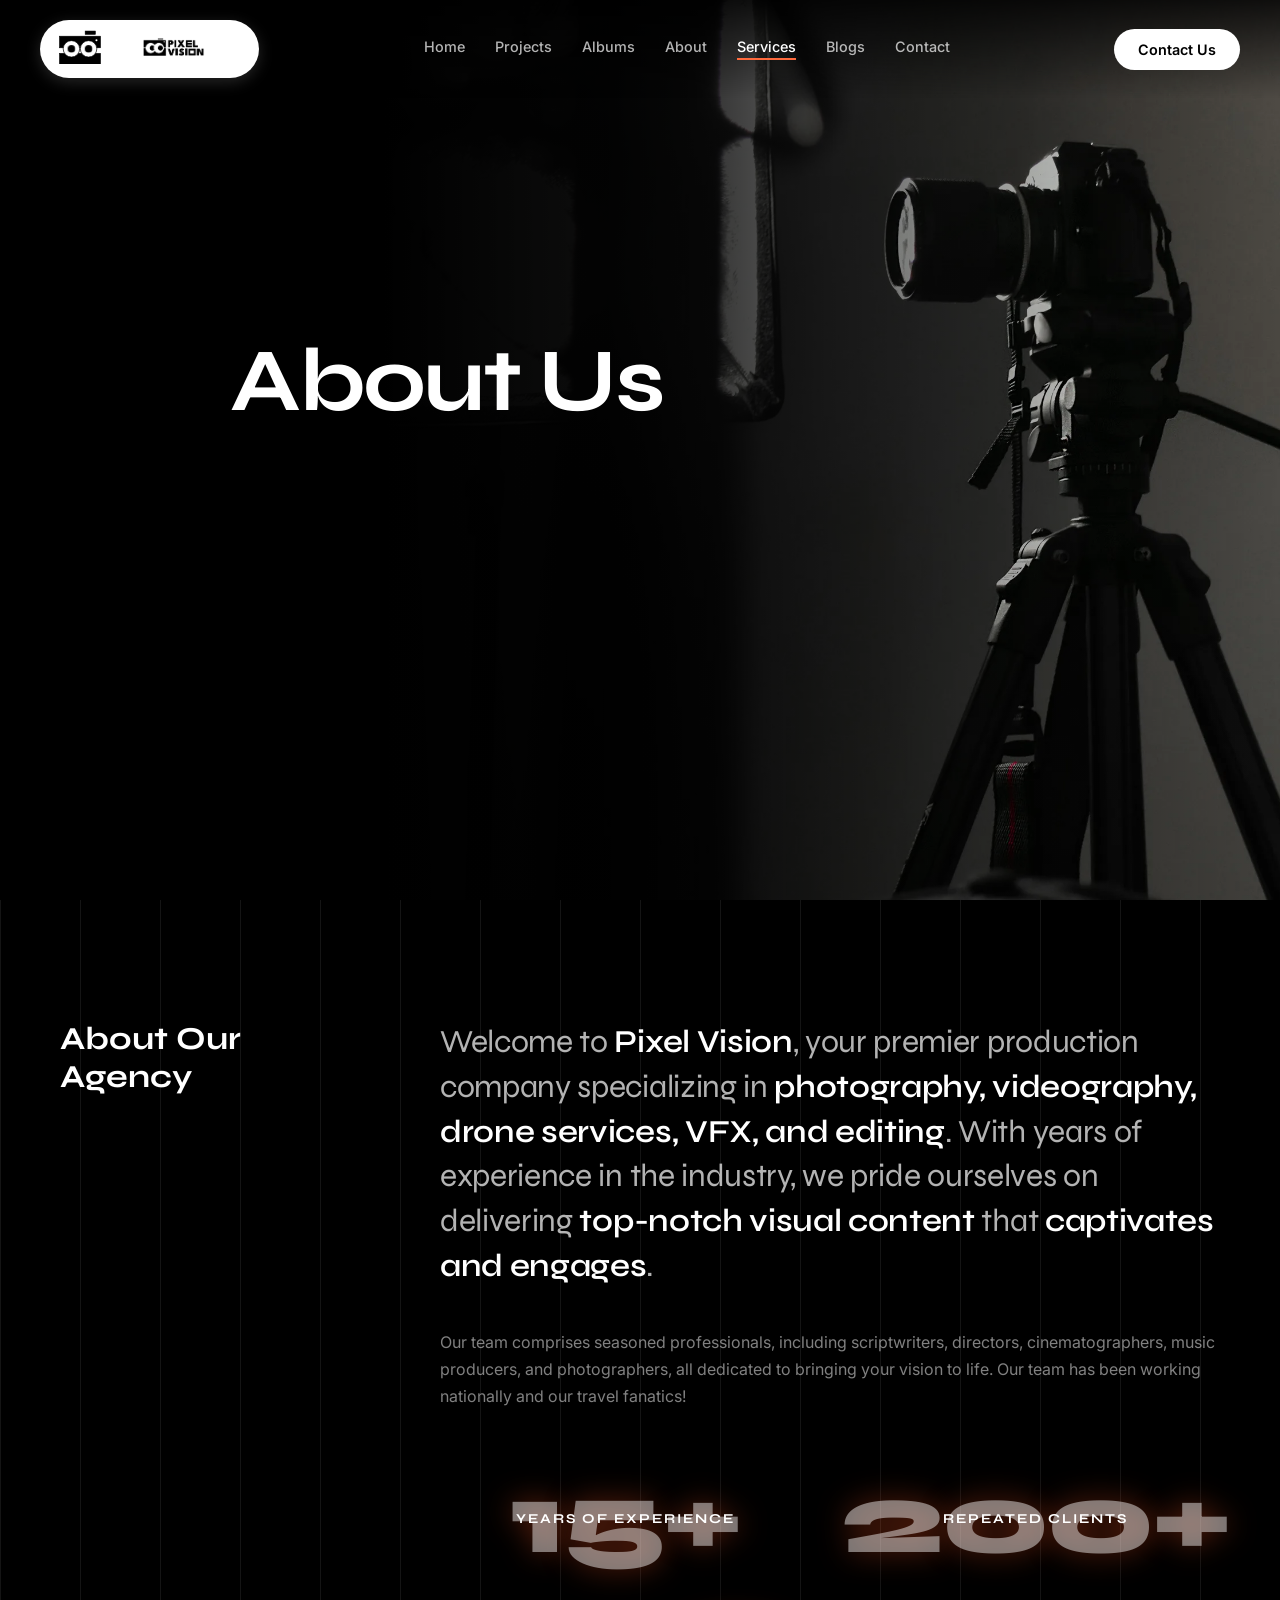
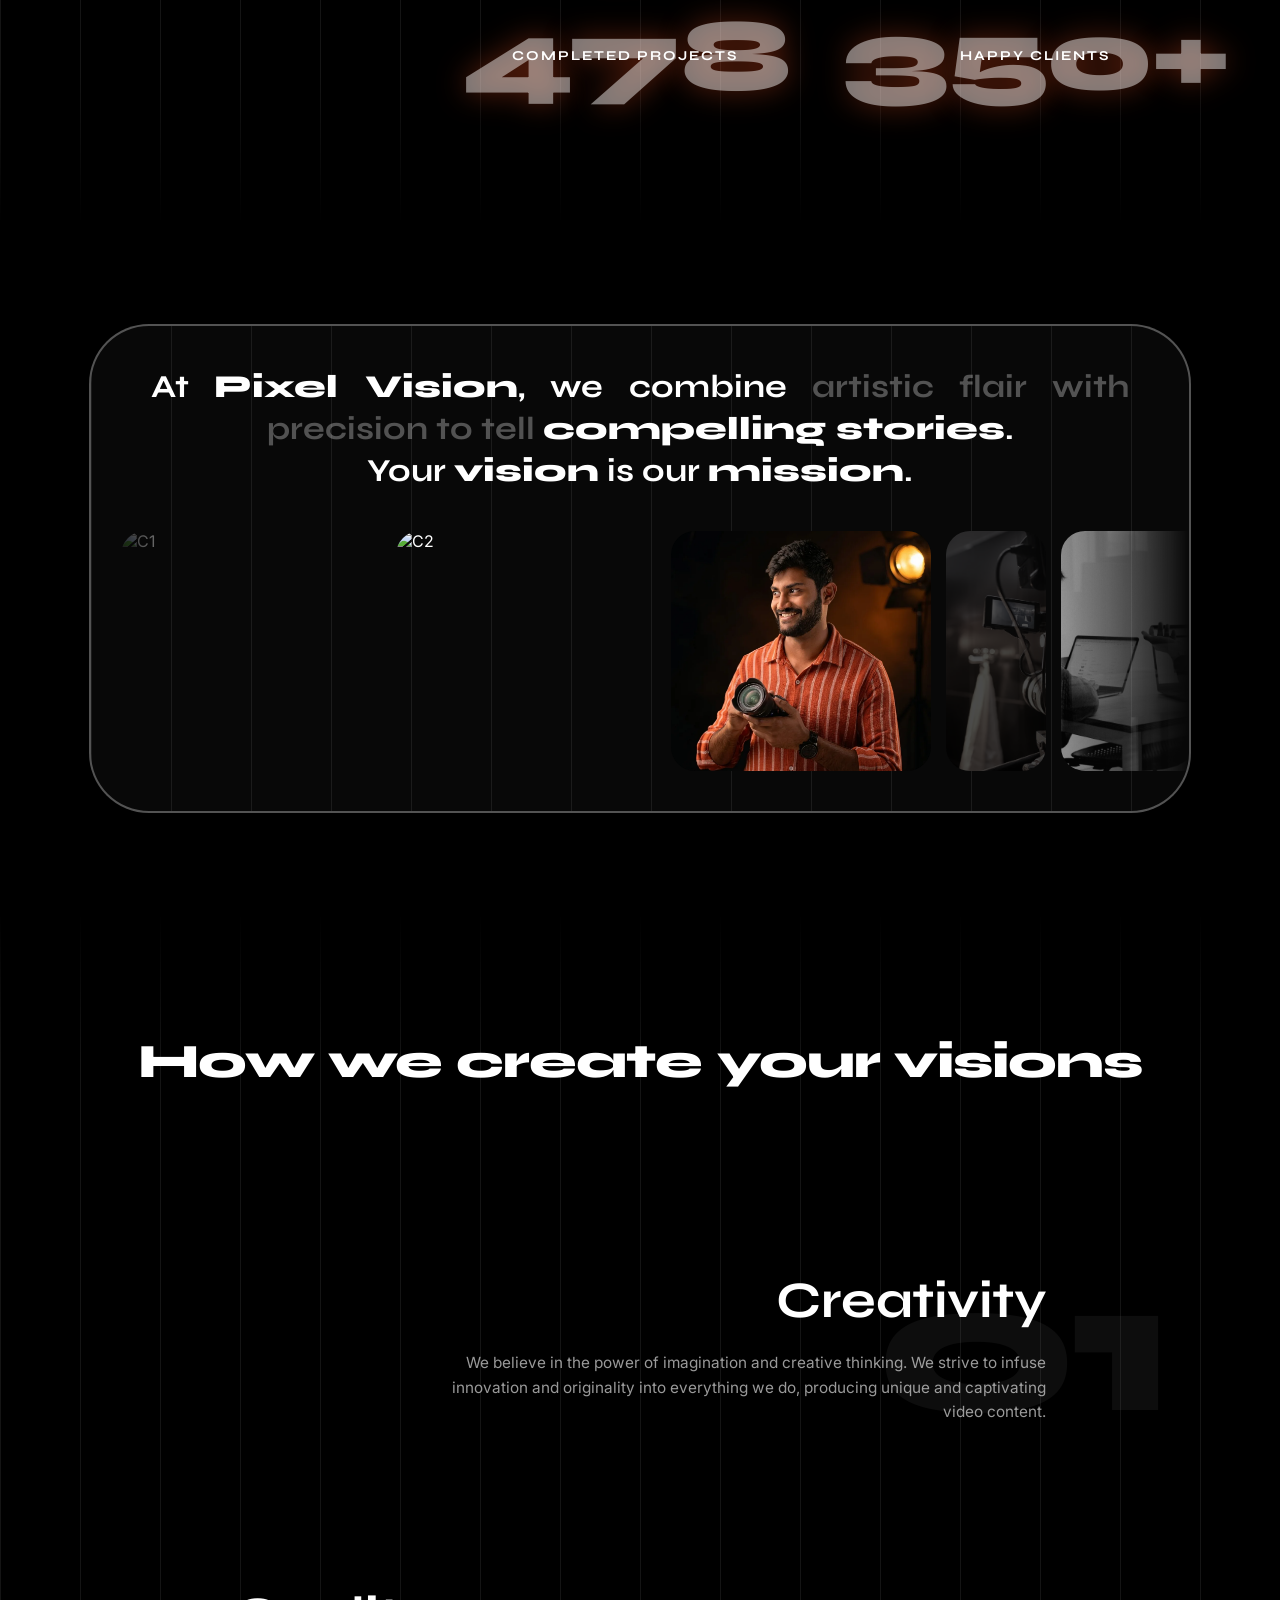
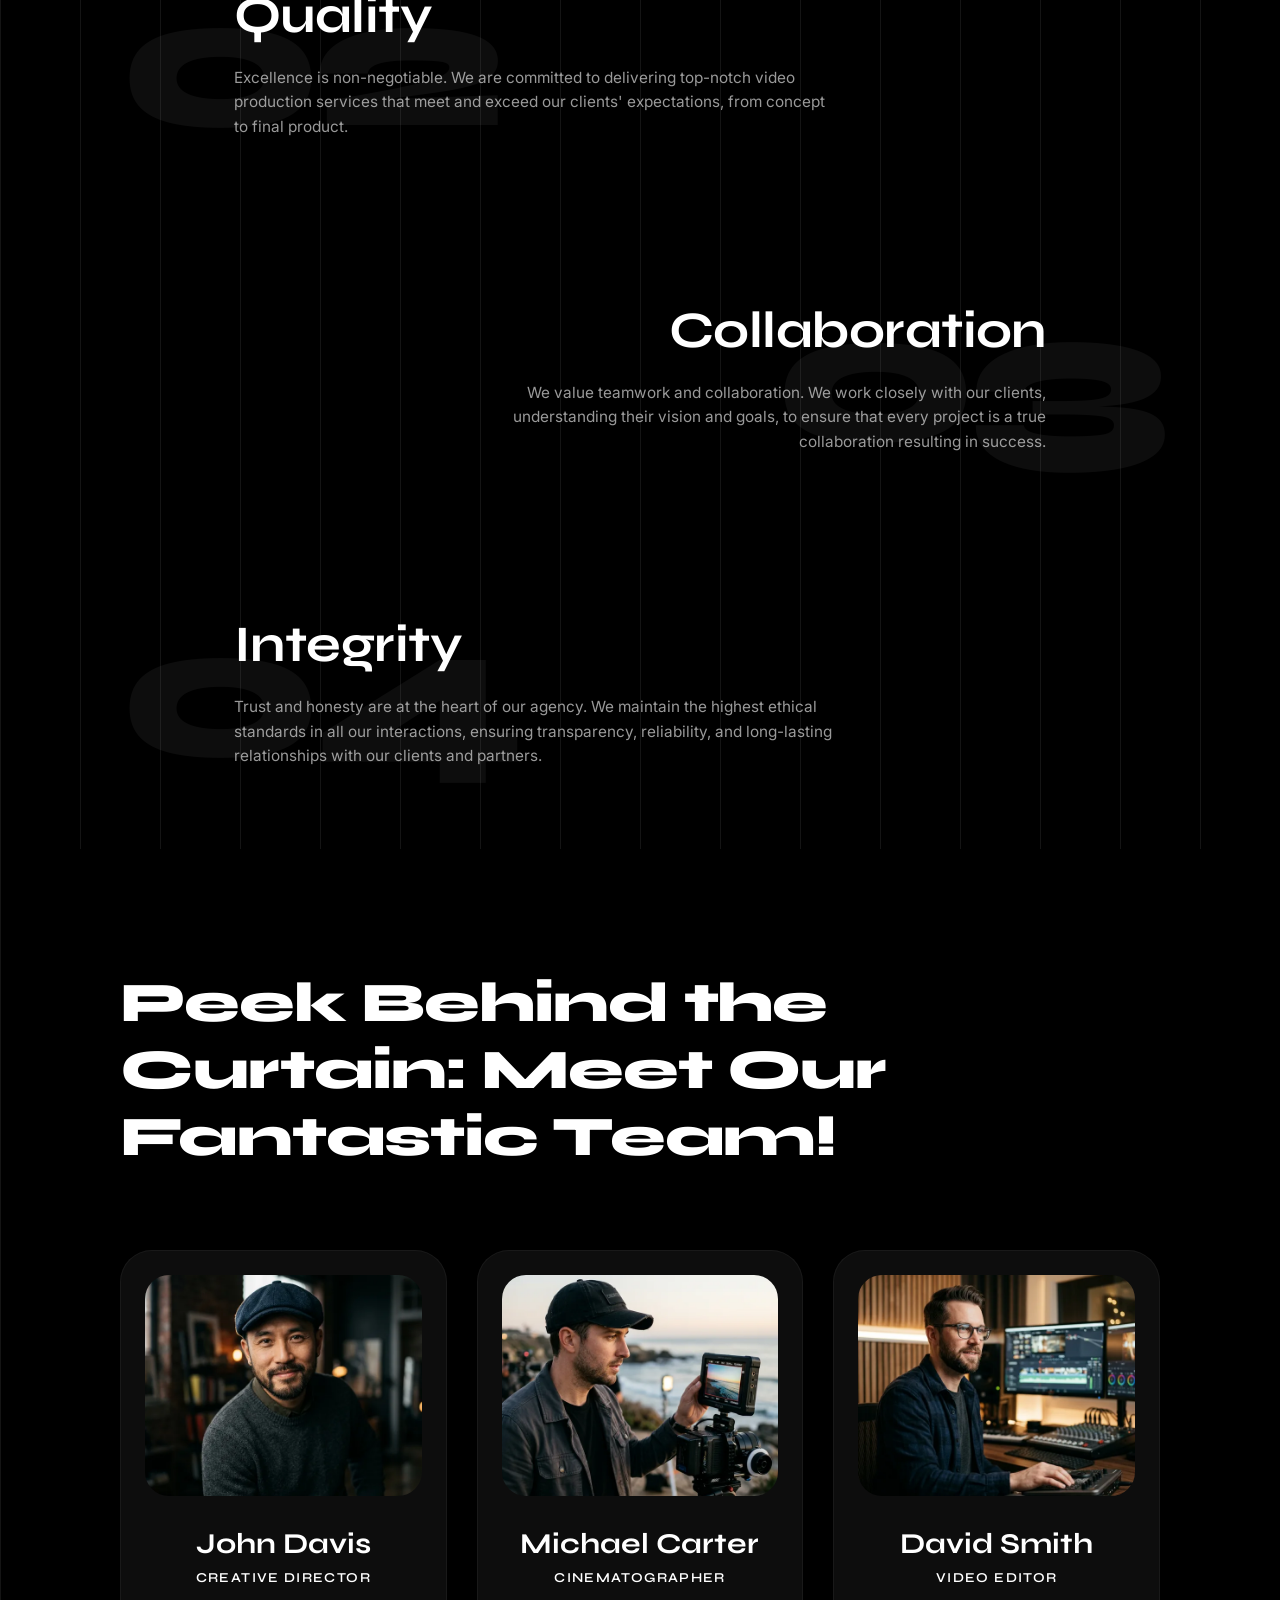
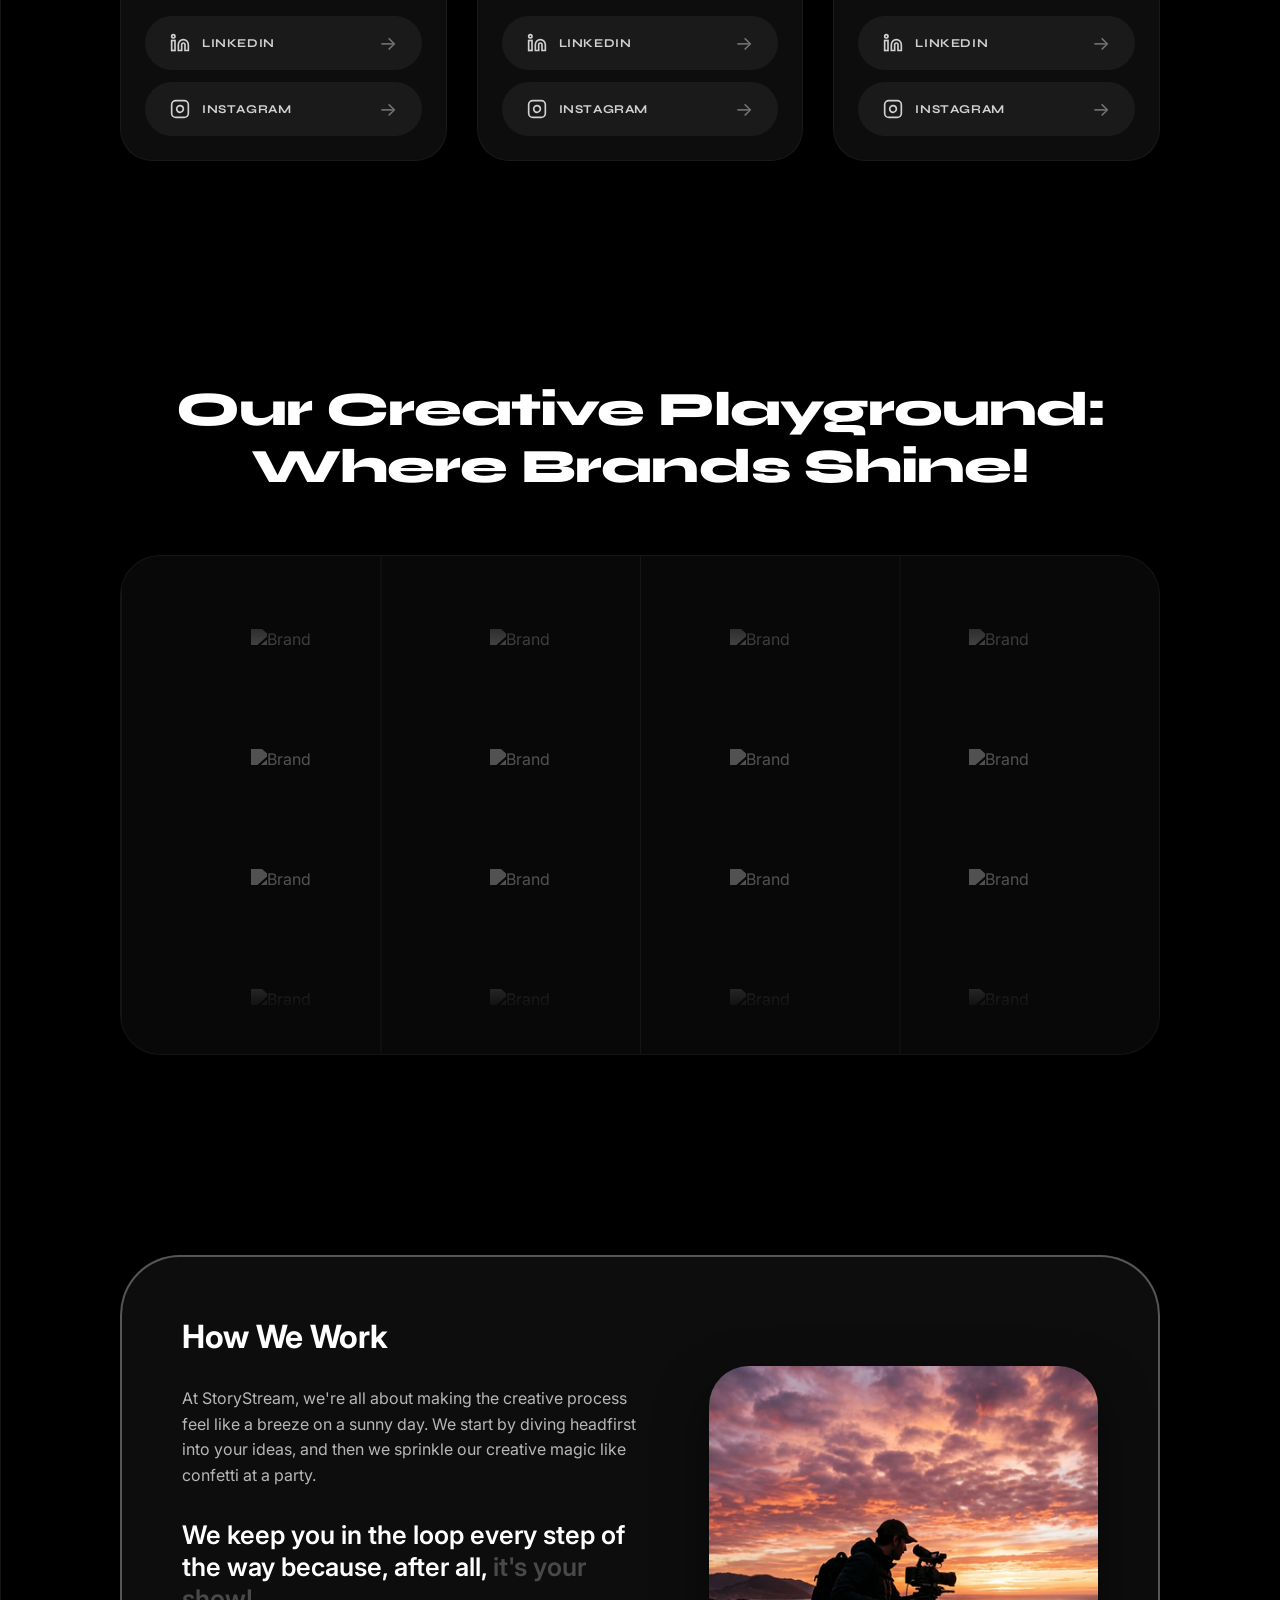
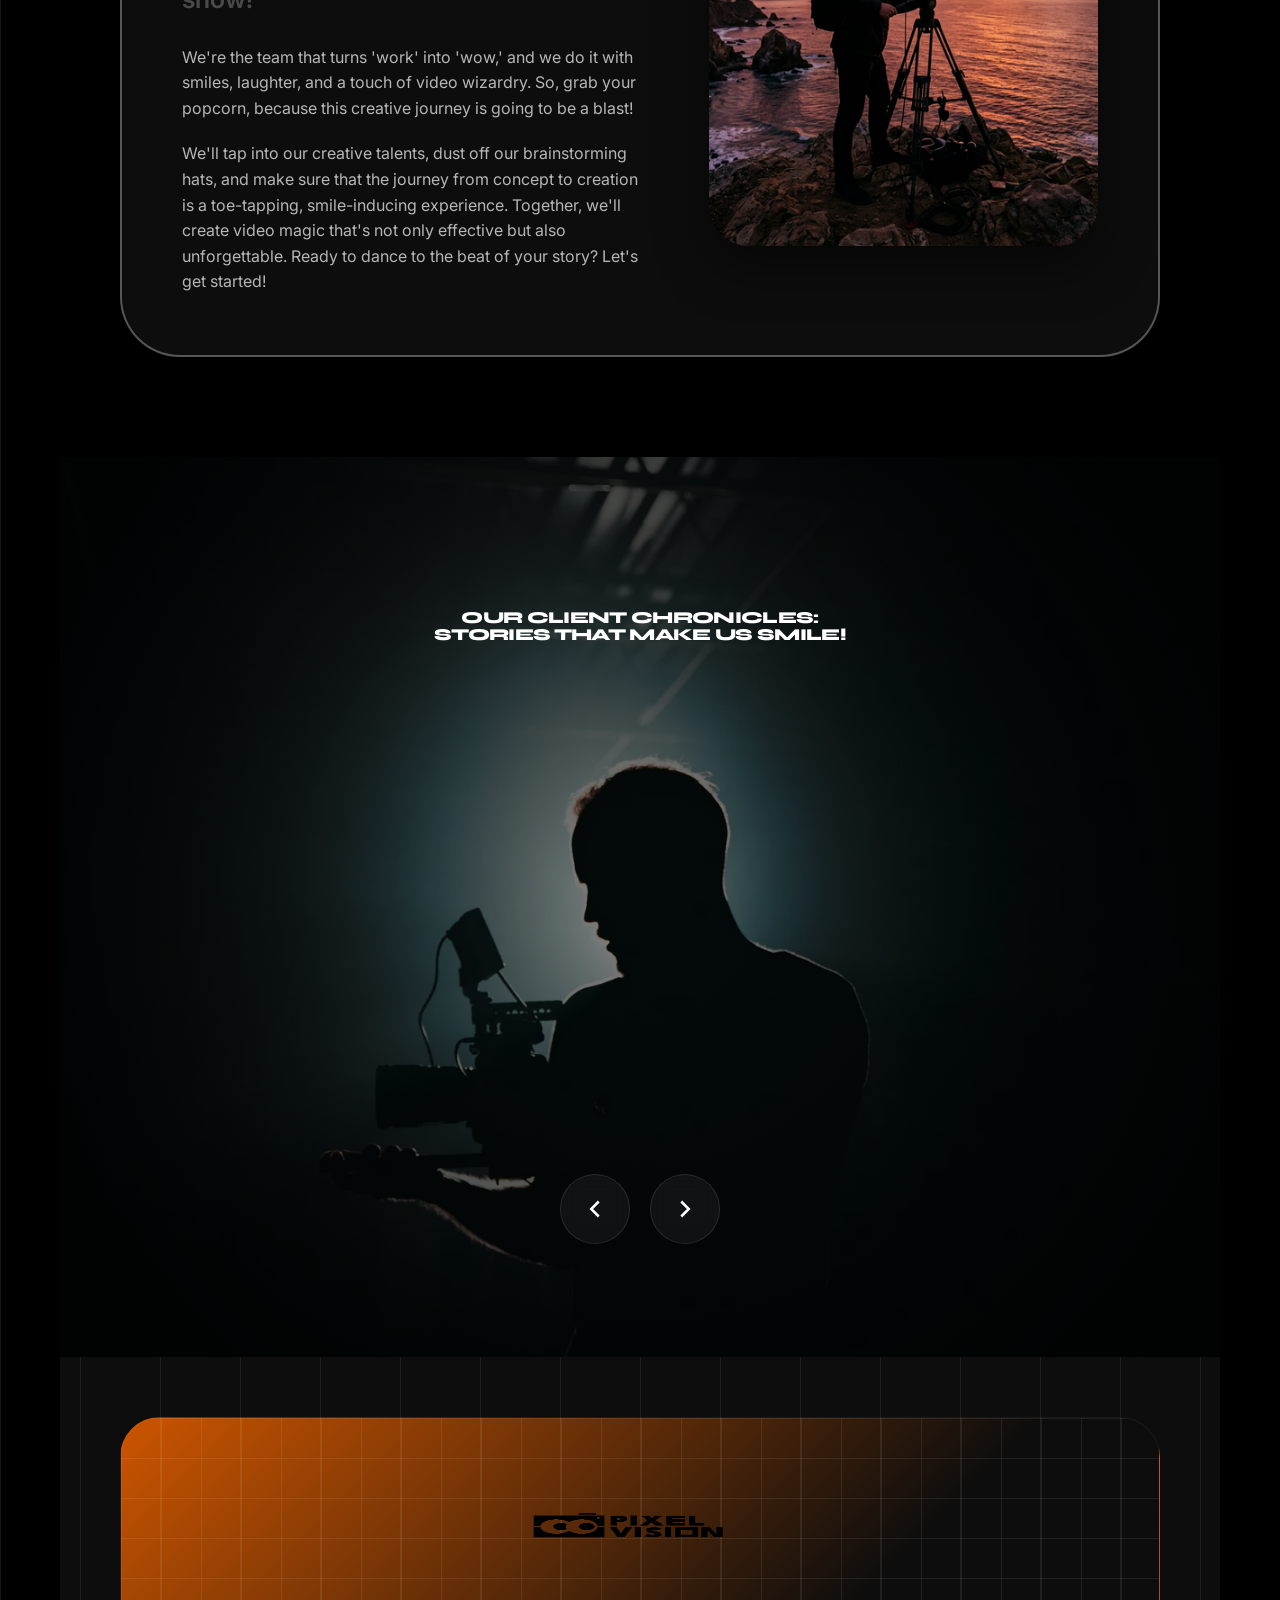
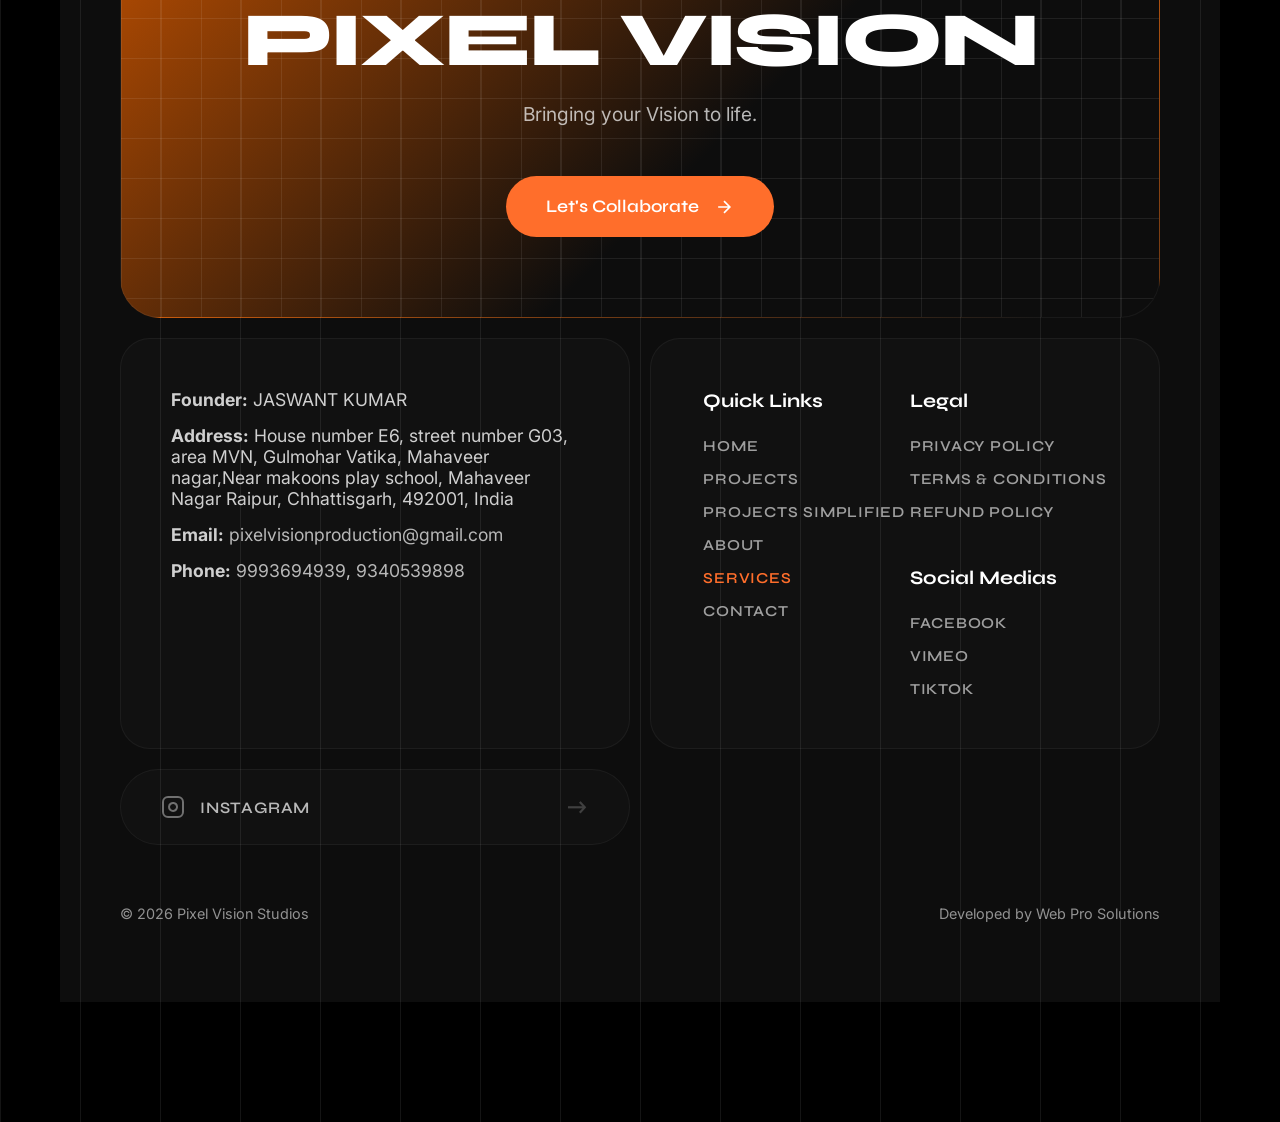
==== commit 24b15556: "perf: configure optimal caching policies for Vercel, Netlify, Apache, and apply version v3 cache-bus" ====
--- a/about-agency.html
+++ b/about-agency.html
@@ -13,12 +13,12 @@
     <link rel="preload" as="style" href="https://fonts.googleapis.com/css2?family=Inter:wght@400;500;600;700;800&family=Syne:wght@600;700;800&display=swap" onload="this.onload=null;this.rel='stylesheet'">
     <noscript><link rel="stylesheet" href="https://fonts.googleapis.com/css2?family=Inter:wght@400;500;600;700;800&family=Syne:wght@600;700;800&display=swap"></noscript>
 
-    <link rel="stylesheet" href="style.min.css">
+    <link rel="stylesheet" href="style.min.css?v=3">
 
     <script src="https://cdnjs.cloudflare.com/ajax/libs/gsap/3.12.5/gsap.min.js" defer></script>
     <script src="https://cdnjs.cloudflare.com/ajax/libs/gsap/3.12.5/ScrollTrigger.min.js" defer></script>
     <script src="https://unpkg.com/@studio-freight/lenis@1.0.42/bundled/lenis.min.js" defer></script>
-    <script src="script.min.js" defer></script>
+    <script src="script.min.js?v=3" defer></script>
 </head>
 <body class="about-page" data-lenis-profile="buttery">
 
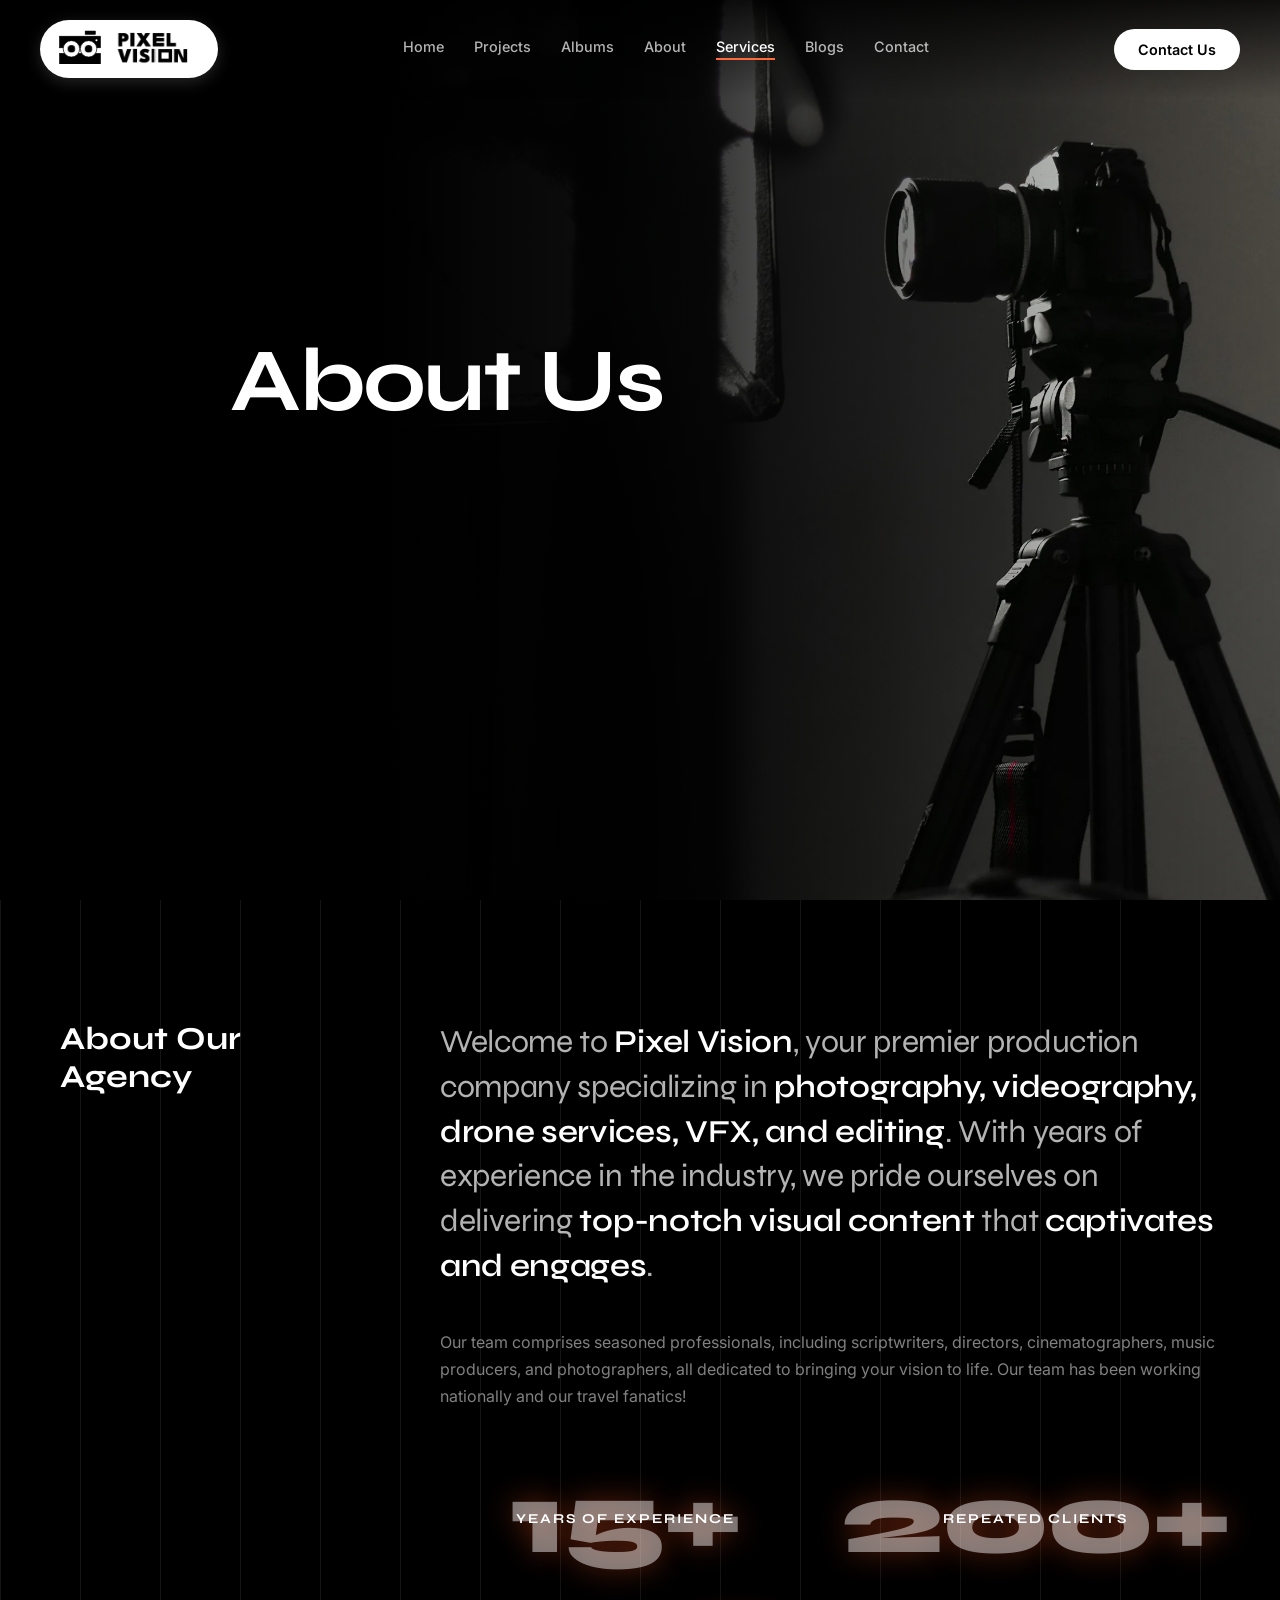
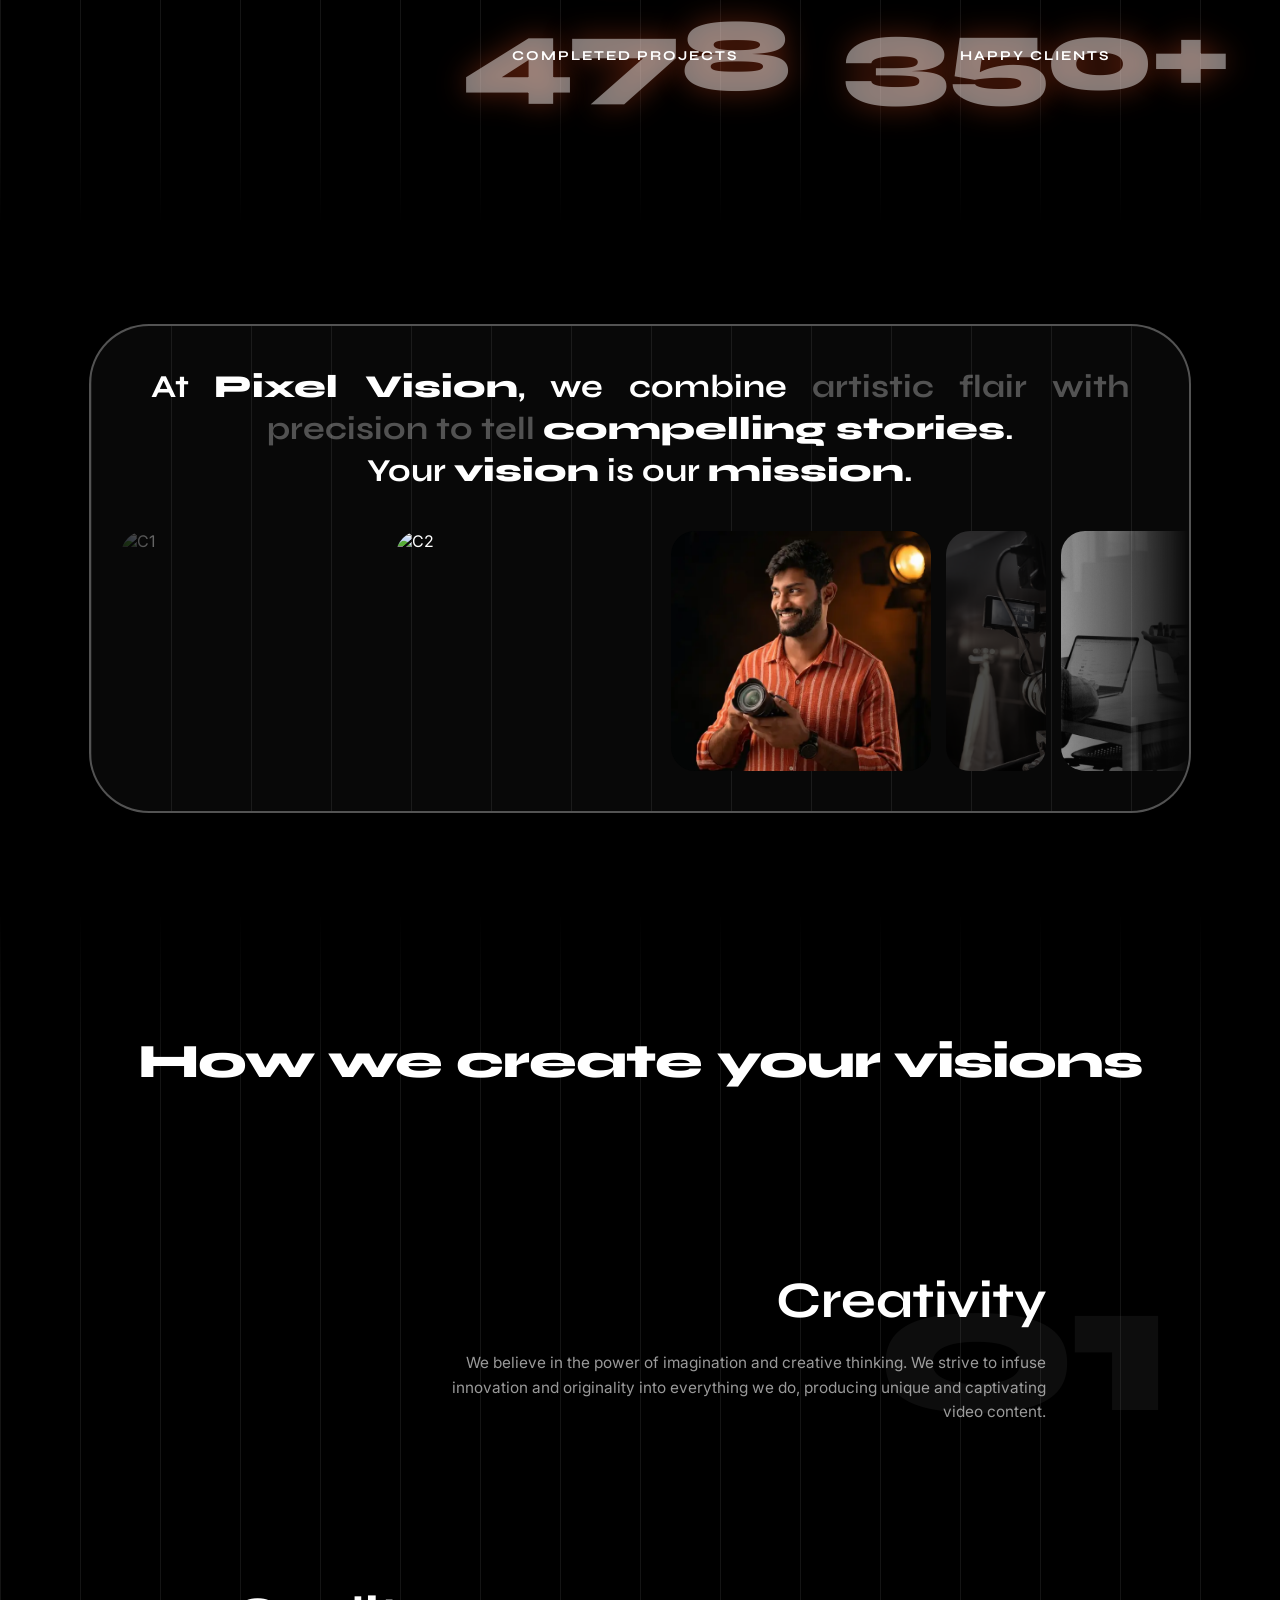
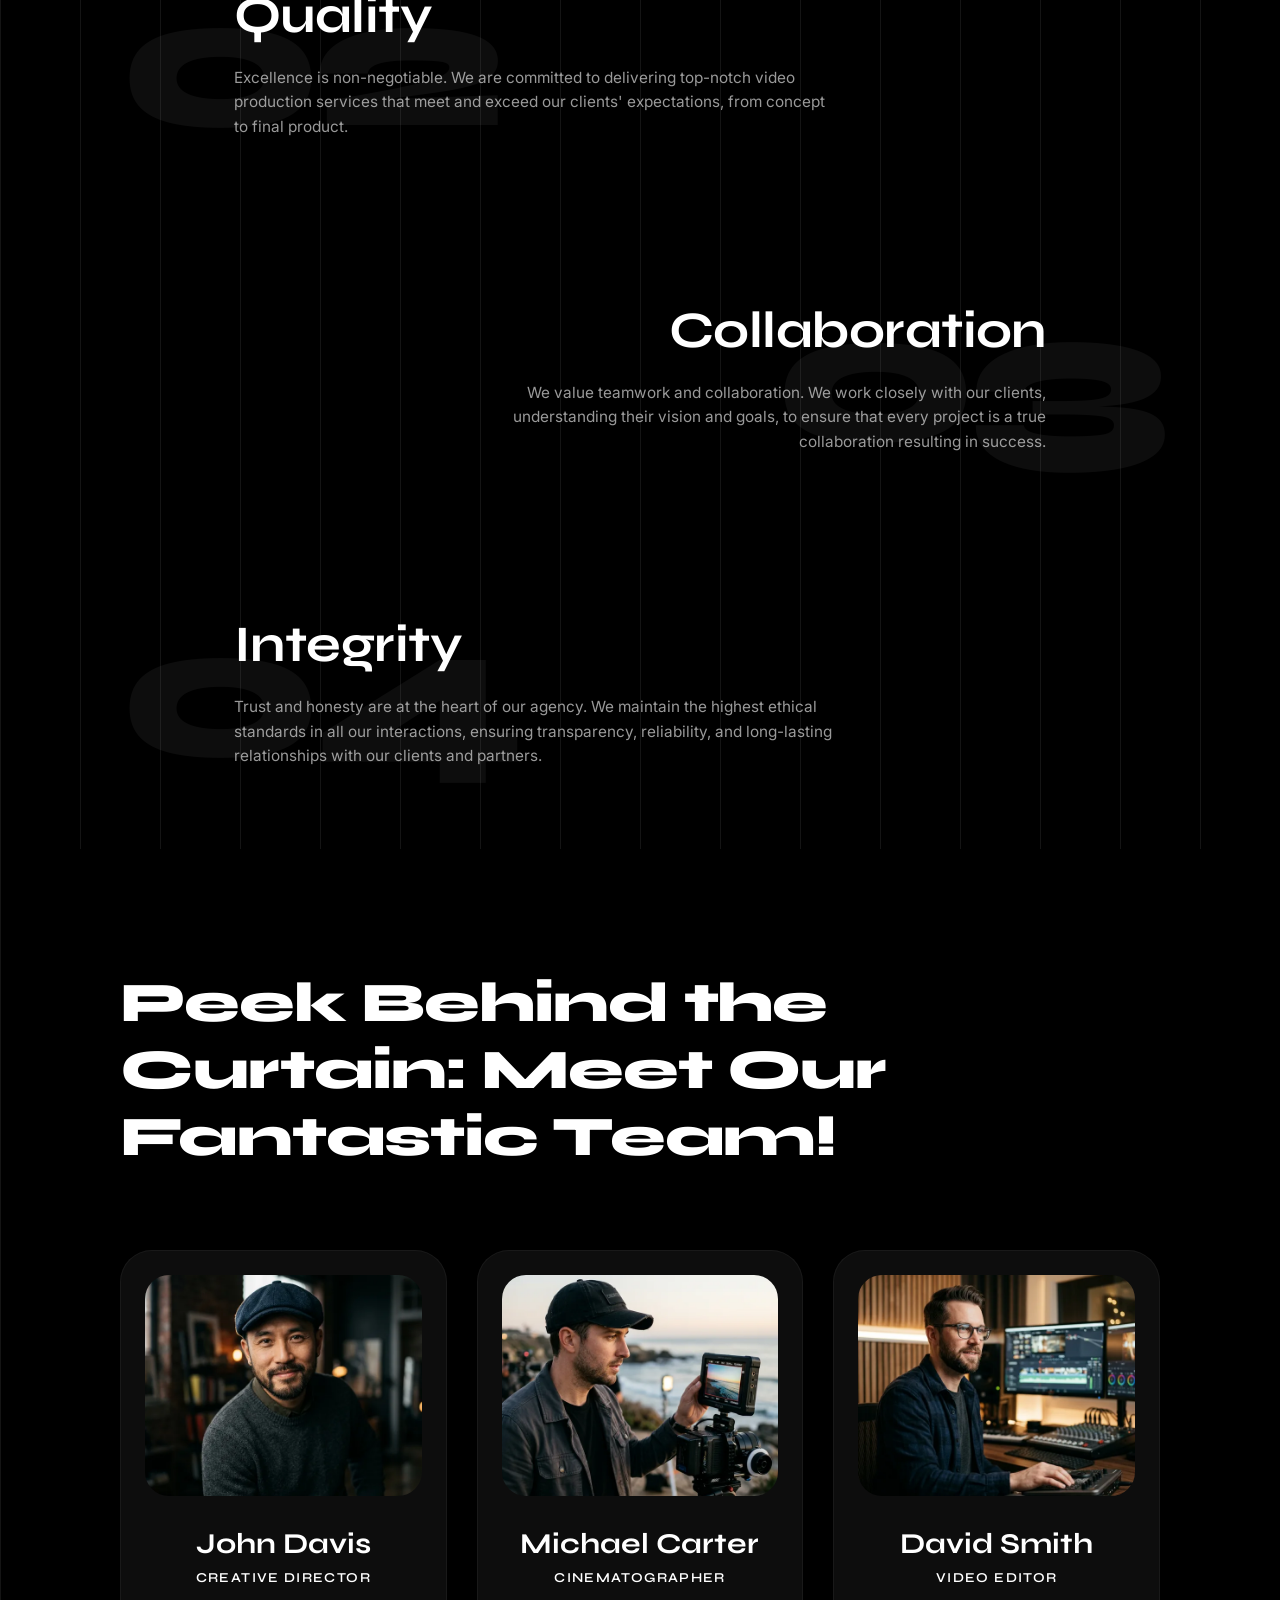
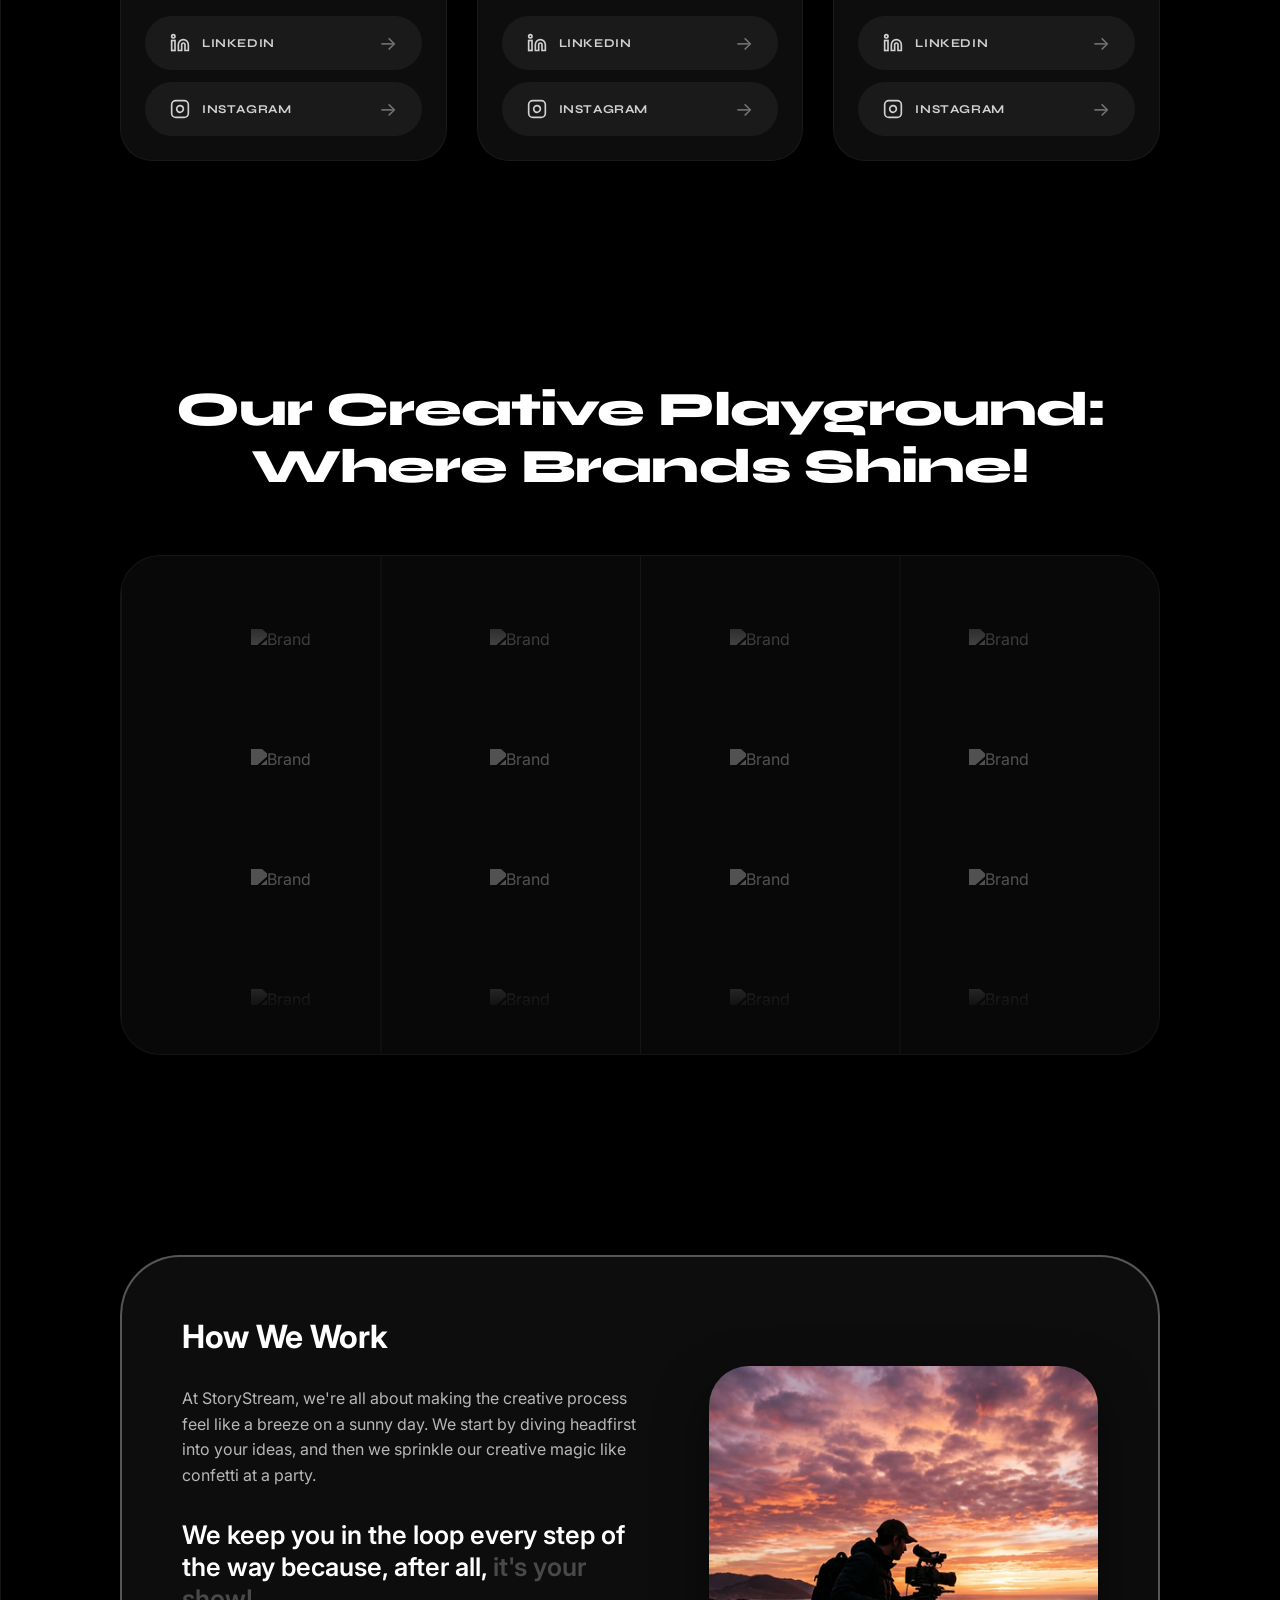
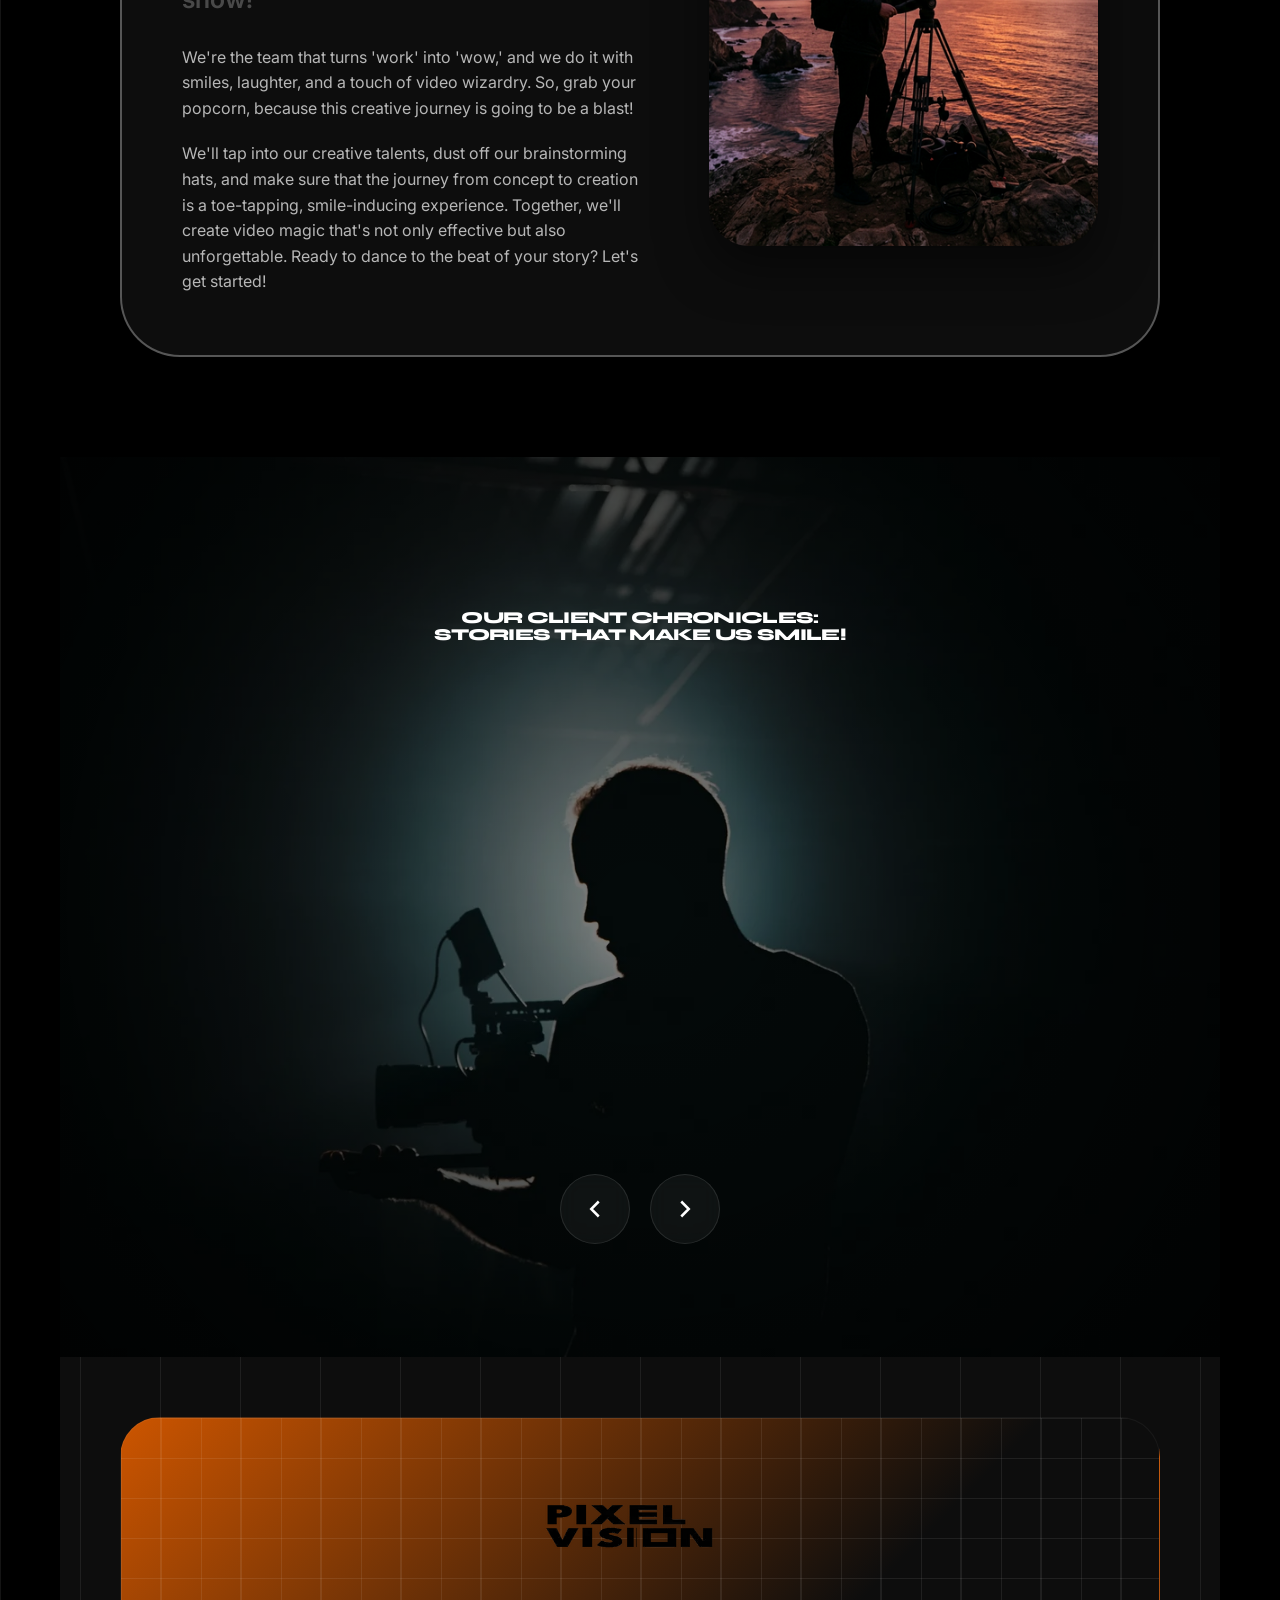
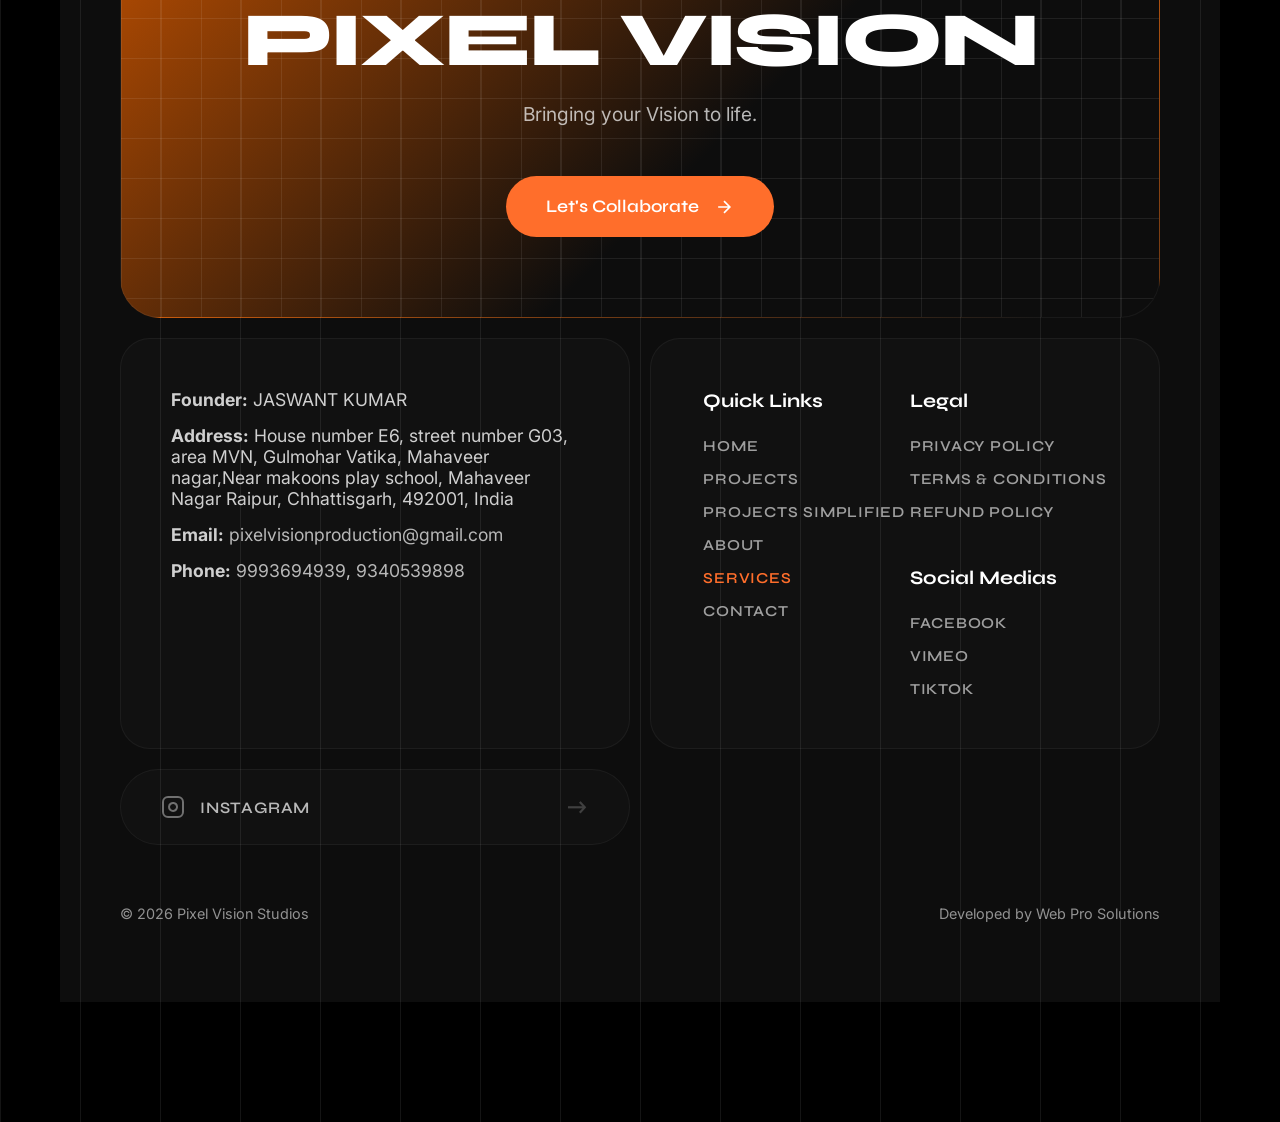
==== commit 6d5111db: "perf: further optimize brand logos, compress founder portrait, replace navbar and footer logo.png wi" ====
--- a/about-agency.html
+++ b/about-agency.html
@@ -45,7 +45,7 @@
                             </g>
                         </svg>
                     </div>
-                    <img src="assets/logo.png" alt="PIXEL VISION" class="nav-logo-img" width="387" height="197">
+                    <img src="assets/logo.webp" alt="PIXEL VISION" class="nav-logo-img" width="196" height="100">
                 </div>
             </a>
 
@@ -127,7 +127,7 @@
                     <!-- Standard items -->
                     <div class="carousel-item"><img src="assets/bg2.png" alt="C1"></div>
                     <div class="carousel-item"><img src="assets/bg3.png" alt="C2"></div>
-                    <div class="carousel-item"><img src="assets/jaswant.webp" alt="C3" width="1024" height="1024"></div>
+                    <div class="carousel-item"><img src="assets/jaswant.webp" alt="C3" width="600" height="600"></div>
                     <div class="carousel-item shrink"><img src="assets/about.webp" alt="C4" width="1024" height="683"></div>
                     <div class="carousel-item"><img src="assets/services/corporate.webp" alt="C5" width="1920" height="1280"></div>
                     <div class="carousel-item shrink"><img src="assets/services/fashion.webp" alt="C6" width="1920" height="2880"></div>
@@ -442,7 +442,7 @@
         <div class="footer-container">
             <!-- Top CTA Box -->
             <div class="footer-cta-box">
-                <img src="assets/logo.png" alt="Pixel Vision Logo" class="footer-logo" width="387" height="197">
+                <img src="assets/logo.webp" alt="Pixel Vision Logo" class="footer-logo" width="196" height="100">
                 <h2 class="footer-headline">PIXEL VISION</h2>
                 <p class="footer-subhead">Bringing your Vision to life.</p>
                 <a href="mailto:pixelvisionproduction@gmail.com" class="footer-cta-btn">
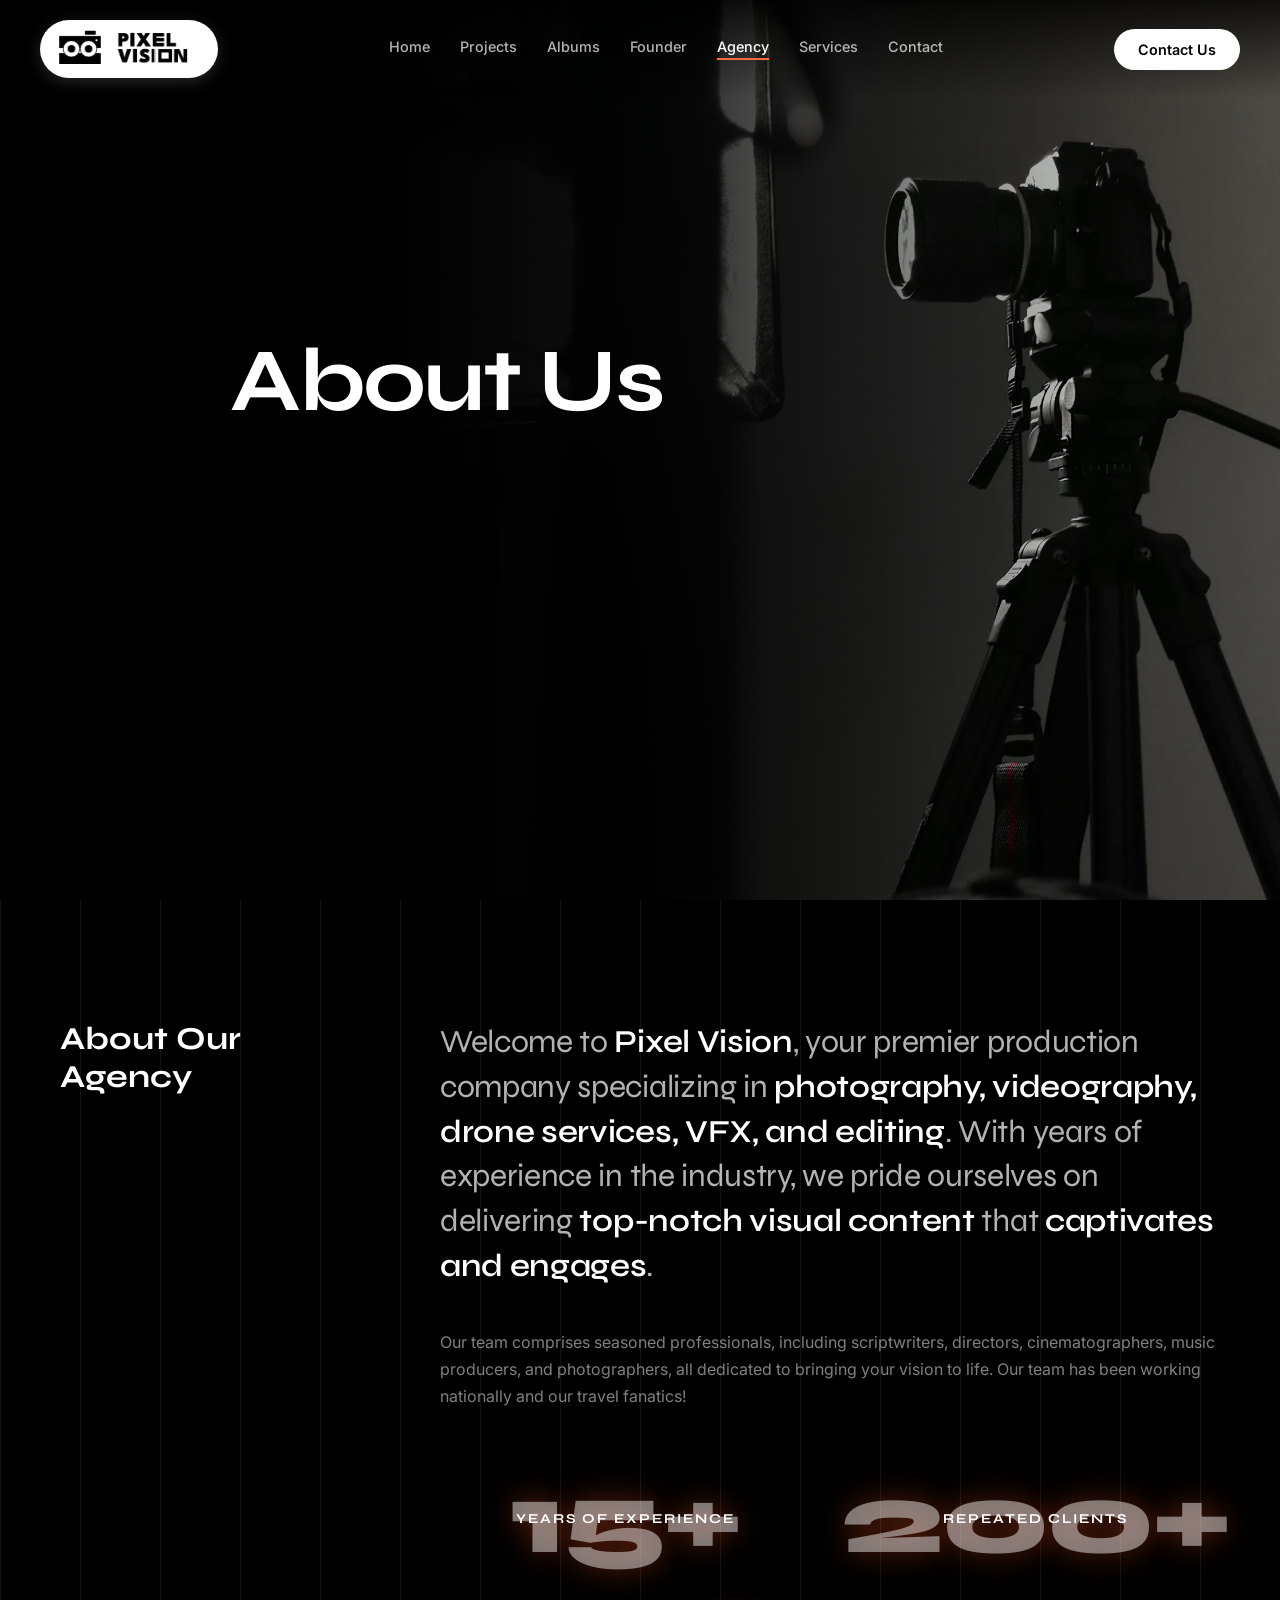
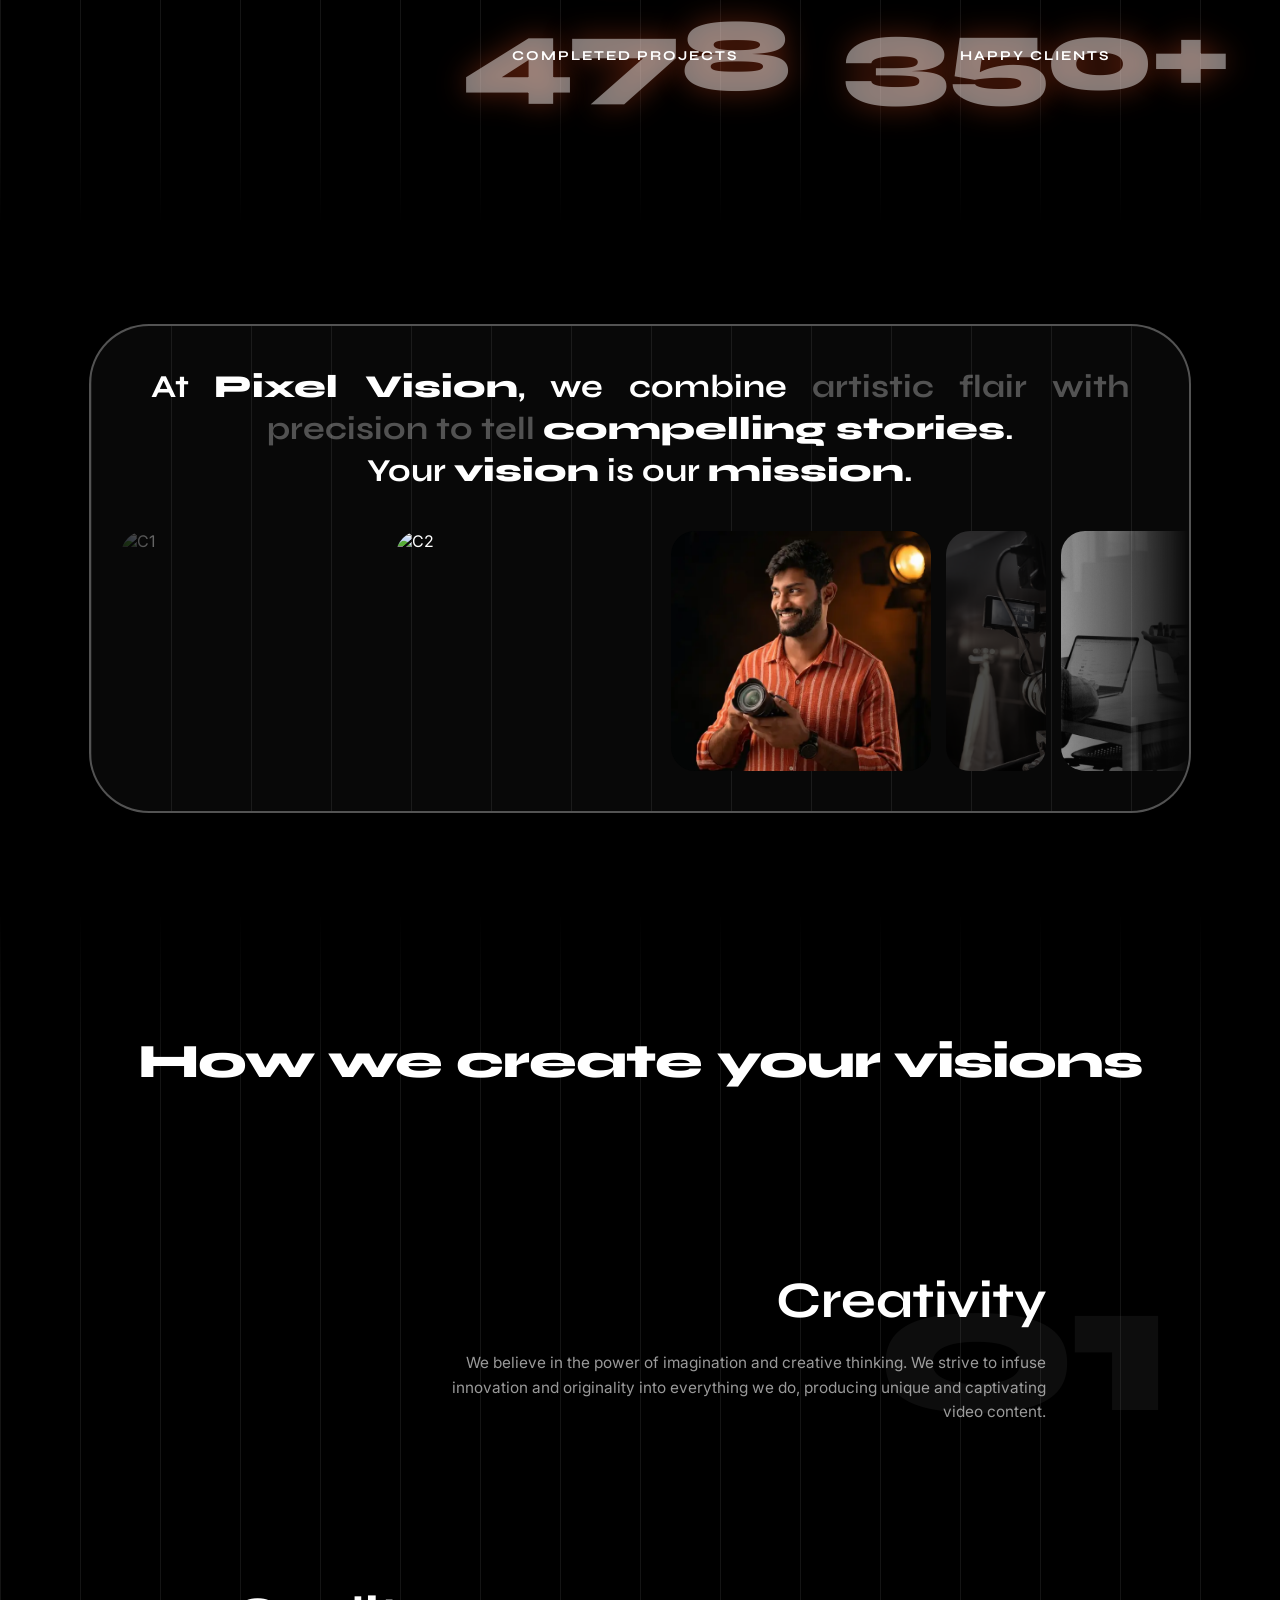
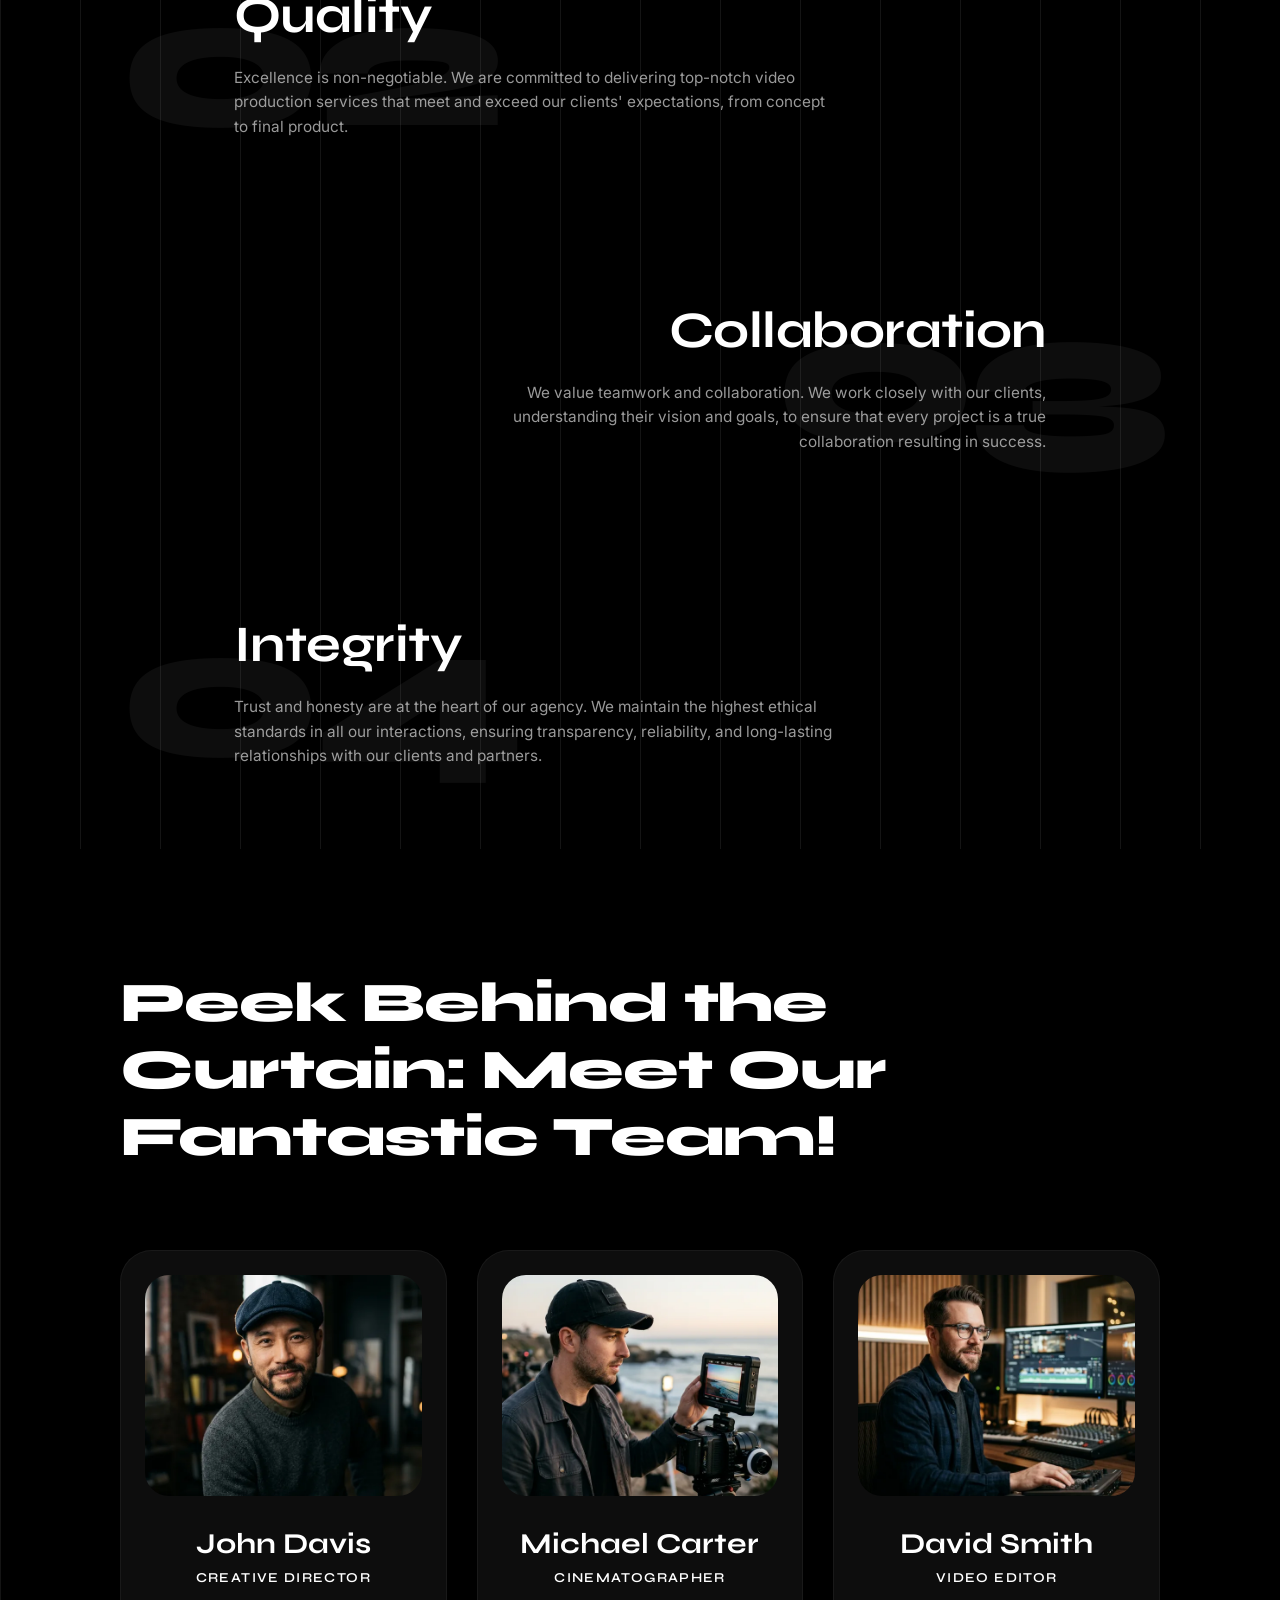
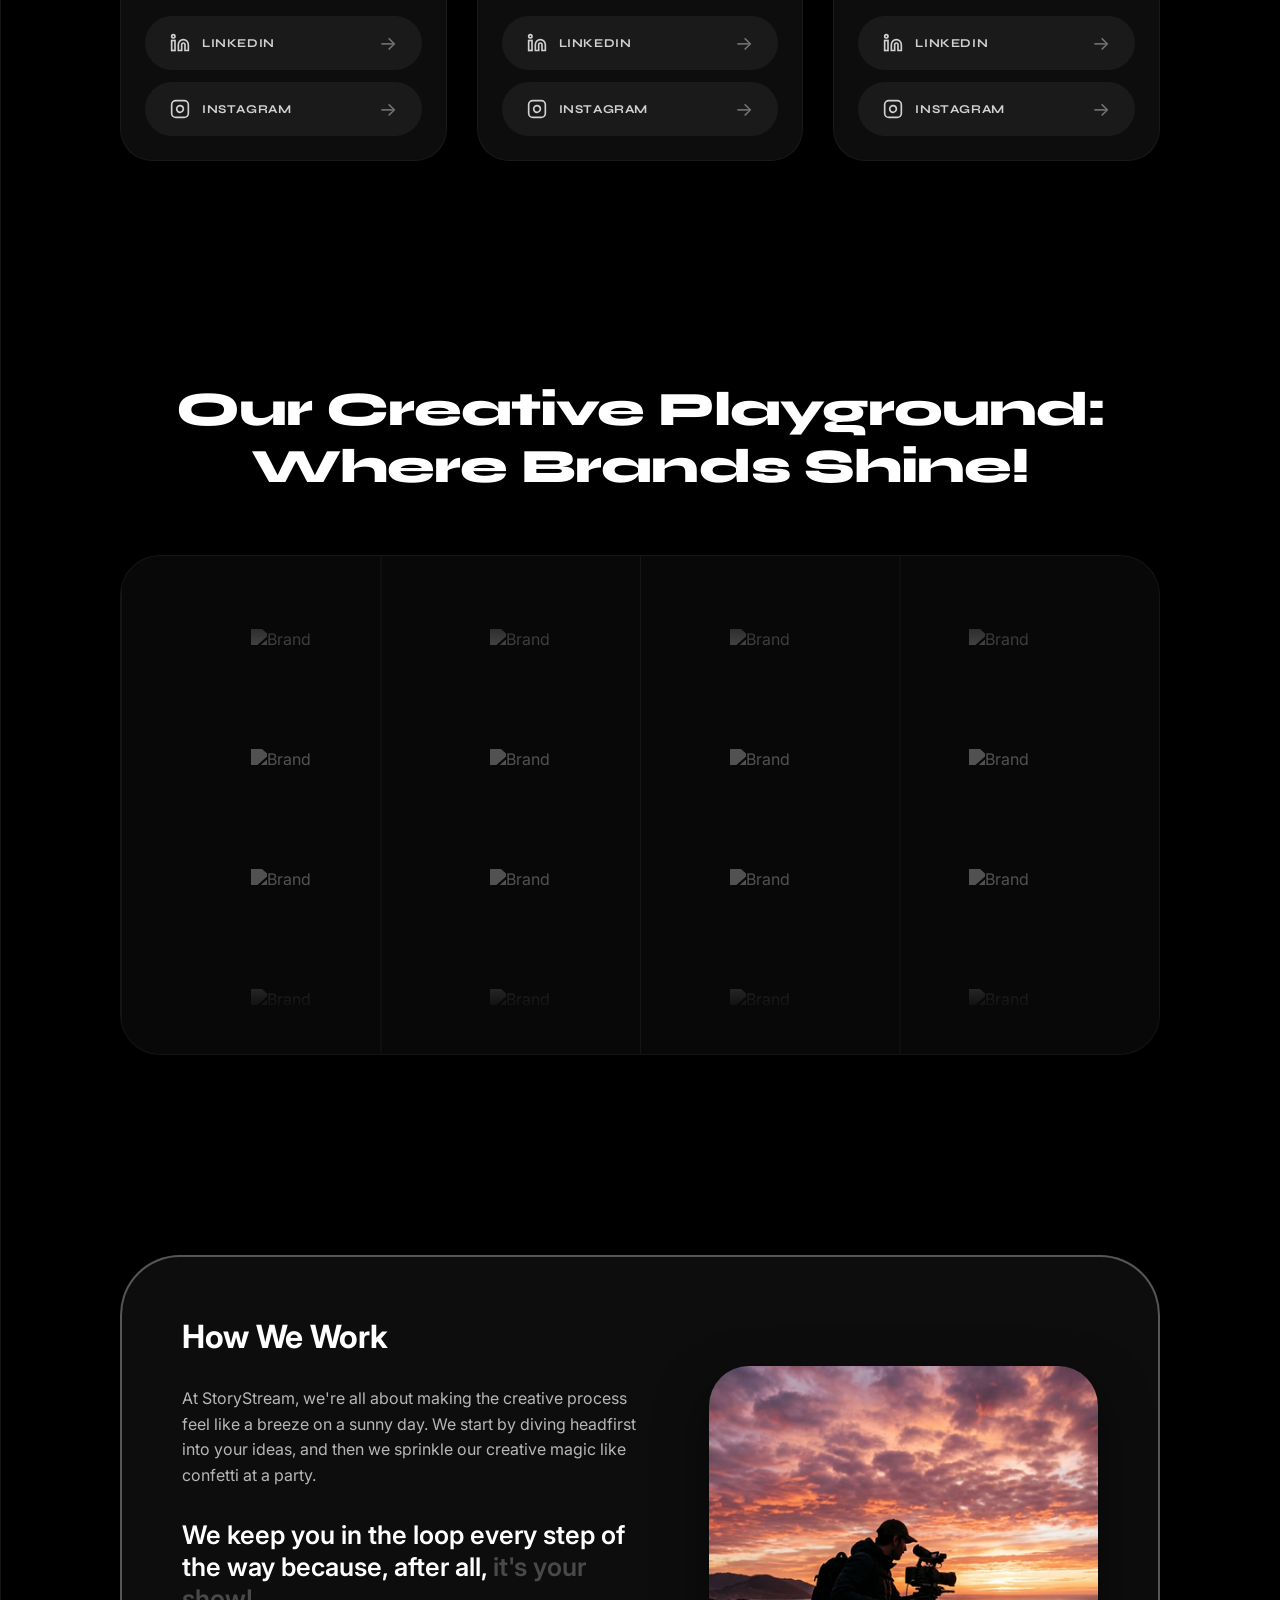
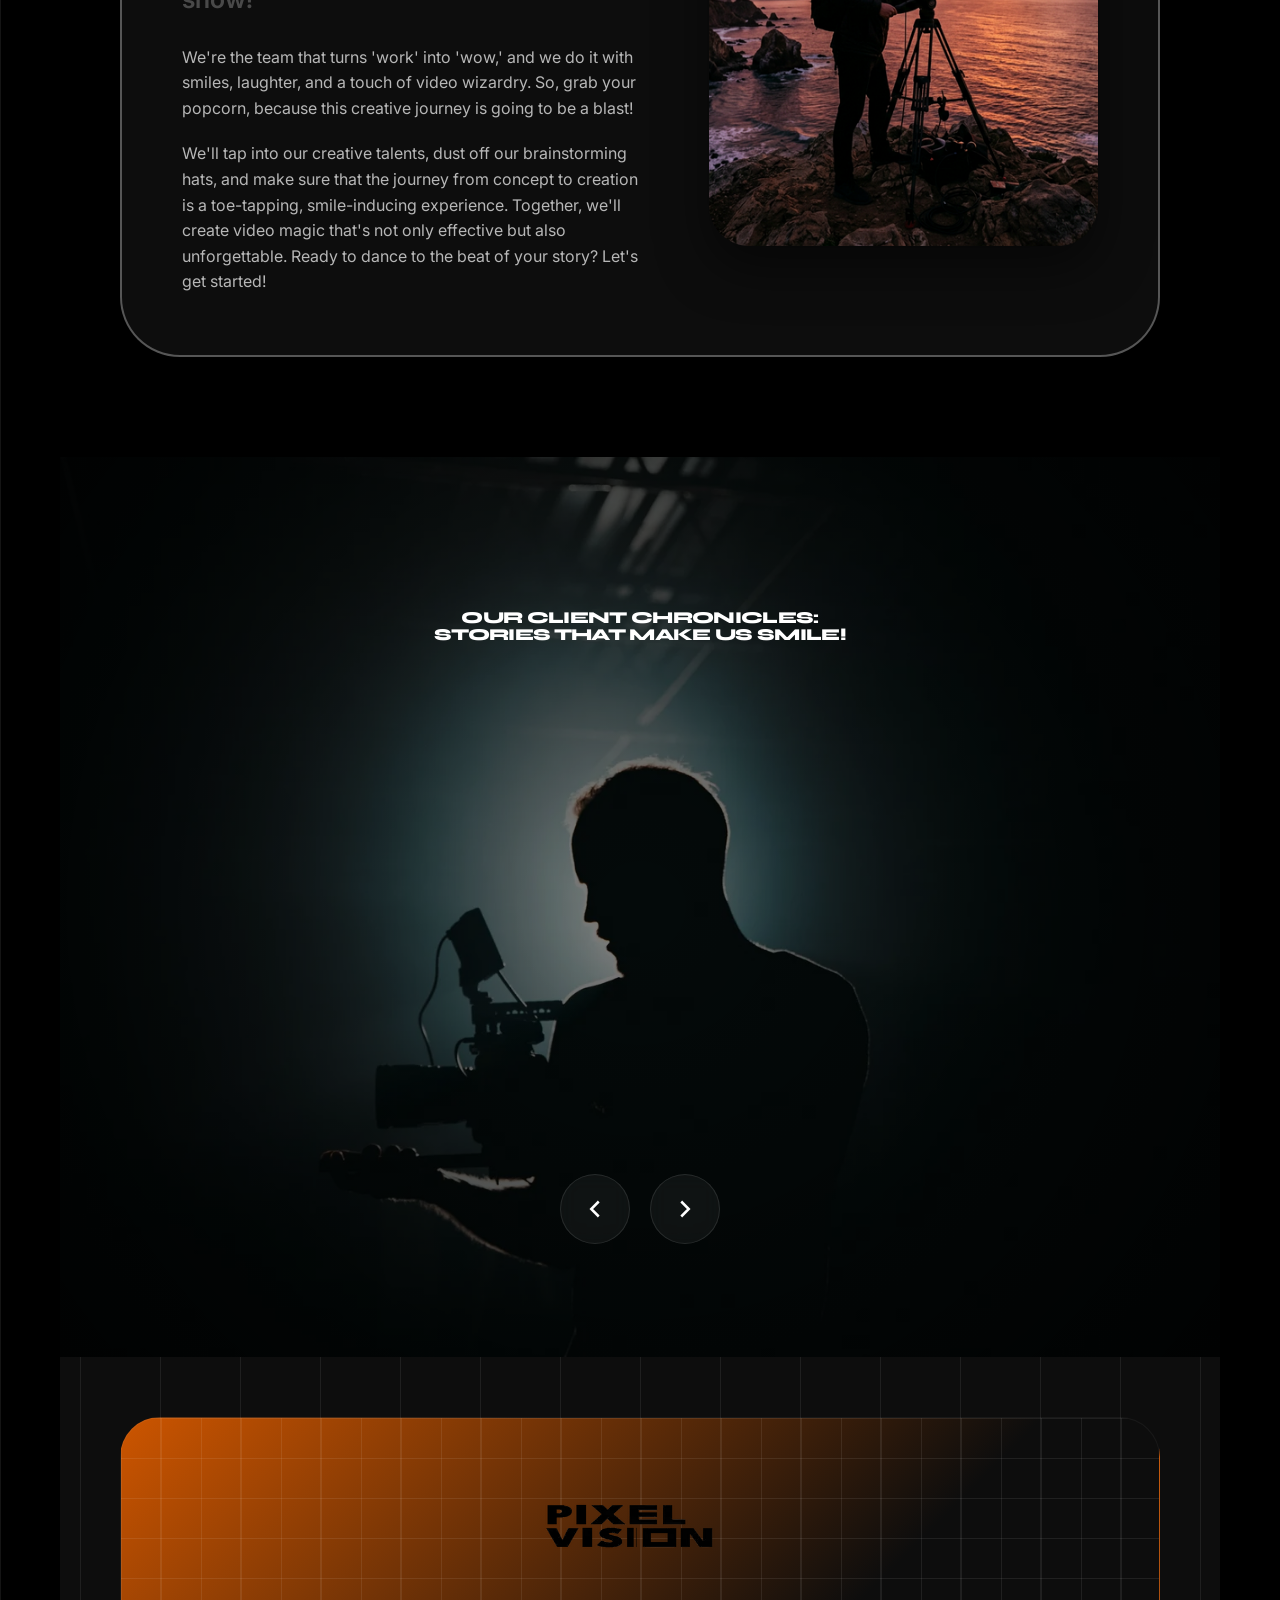
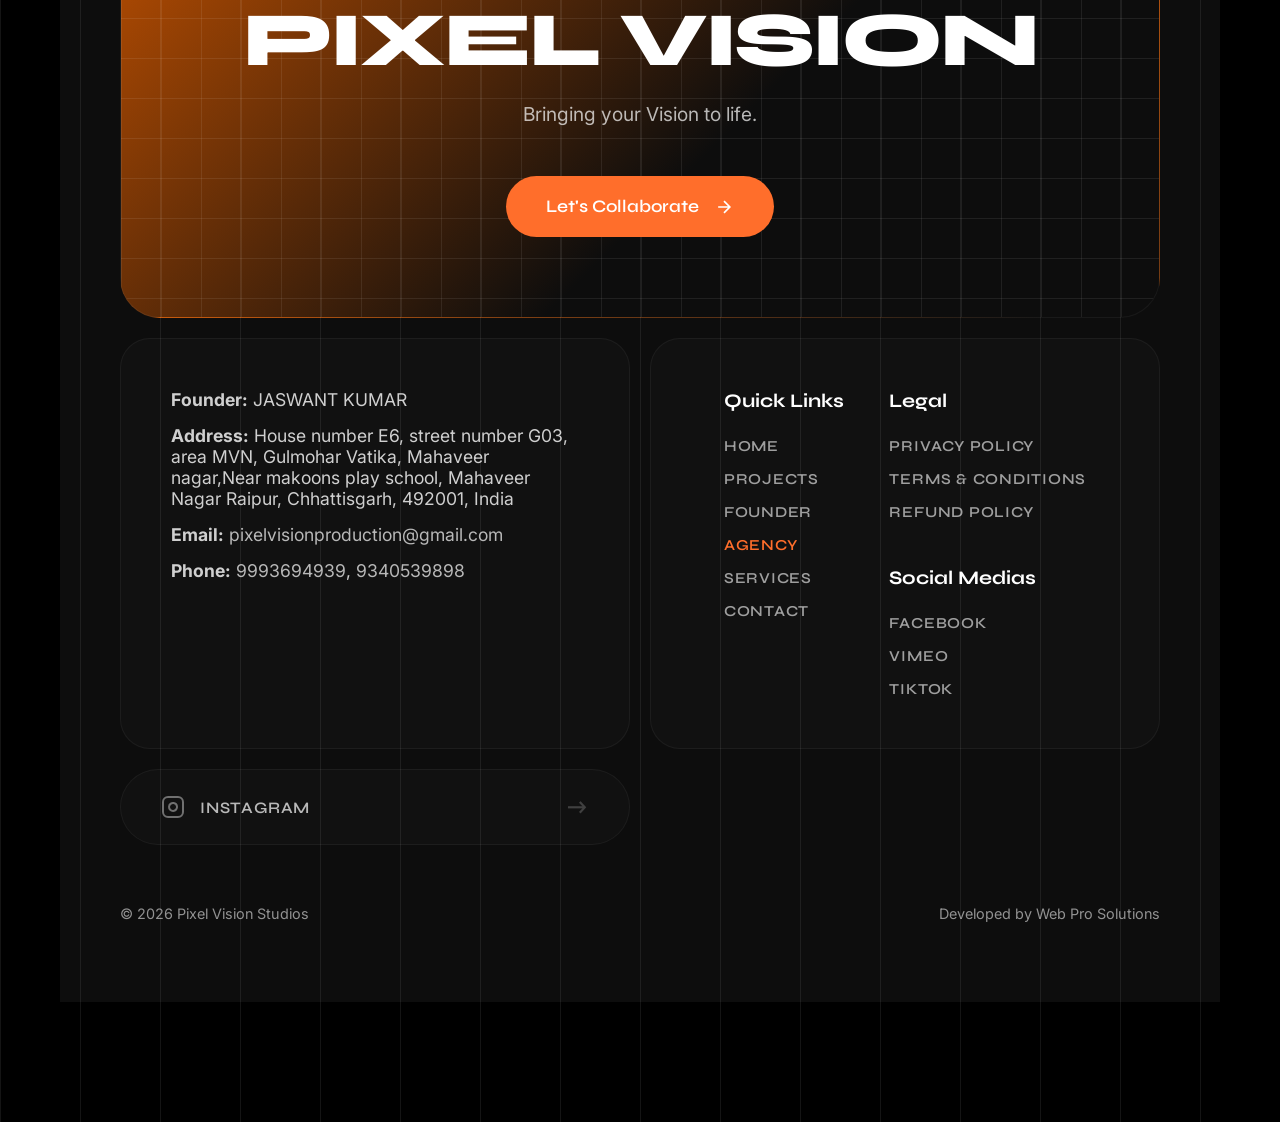
==== commit d2b78d75: "Optimize navigation, finalize service subpages content, and minify updated style assets" ====
--- a/about-agency.html
+++ b/about-agency.html
@@ -51,11 +51,11 @@
 
             <div class="nav-links">
                 <a href="index.html#home" class="nav-link">Home</a>
-                <a href="#" class="nav-link">Projects</a>
-                <a href="#" class="nav-link">Albums</a>
-                <a href="about.html" class="nav-link">About</a>
-                <a href="#" class="nav-link active">Services</a>
-                <a href="#" class="nav-link">Blogs</a>
+                <a href="index.html#portfolio" class="nav-link">Projects</a>
+                <a href="about.html#albums" class="nav-link">Albums</a>
+                <a href="about.html" class="nav-link">Founder</a>
+                <a href="about-agency.html" class="nav-link active">Agency</a>
+                <a href="index.html#services" class="nav-link">Services</a>
                 <a href="#contact" class="nav-link">Contact</a>
             </div>
 
@@ -470,11 +470,11 @@
                     <div class="link-column">
                         <h3>Quick Links</h3>
                         <a href="index.html#home">HOME</a>
-                        <a href="#">PROJECTS</a>
-                        <a href="#">PROJECTS SIMPLIFIED</a>
-                        <a href="about.html">ABOUT</a>
-                        <a href="#" class="active">SERVICES</a>
-                        <a href="#">CONTACT</a>
+                        <a href="index.html#portfolio">PROJECTS</a>
+                        <a href="about.html">FOUNDER</a>
+                        <a href="about-agency.html" class="active">AGENCY</a>
+                        <a href="index.html#services">SERVICES</a>
+                        <a href="#contact">CONTACT</a>
                     </div>
                     <div class="link-column">
                         <h3>Legal</h3>
--- a/style.min.css
+++ b/style.min.css
@@ -1 +1 @@
-:root{--color-bg:#000;--color-text:#ffffff;--color-text-muted:#a0a0a0;--color-primary:#ff5722;--font-heading:"Syne",sans-serif;--font-body:"Inter",sans-serif;--nav-height:90px;}*{margin:0;padding:0;box-sizing:border-box;}html{scroll-behavior:auto;}html.lenis,html.lenis body{height:auto;}.lenis.lenis-smooth{scroll-behavior:auto !important;}.lenis.lenis-stopped{overflow:hidden;}body{background-color:var(--color-bg);color:var(--color-text);font-family:var(--font-body);overflow-x:clip;-webkit-font-smoothing:antialiased;-moz-osx-font-smoothing:grayscale;}.top-nav{position:fixed;top:0;left:0;width:100%;z-index:99999;padding:20px 40px;background:linear-gradient( to bottom,rgba(0,0,0,0.8) 0%,transparent 100% );pointer-events:none;transition:transform 0.4s cubic-bezier(0.16,1,0.3,1),background-color 0.4s ease;}.top-nav.nav-hidden{transform:translateY(-100%);}.nav-container{max-width:1400px;margin:0 auto;display:flex;justify-content:space-between;align-items:center;pointer-events:auto;}.nav-logo{display:flex;align-items:center;gap:16px;color:white;}.nav-mascot-pill{background:#ffffff;border-radius:50px;padding:8px 20px 8px 16px;display:flex;align-items:center;justify-content:center;gap:12px;box-shadow:0 4px 15px rgba(255,255,255,0.15);transition:transform 0.3s cubic-bezier(0.175,0.885,0.32,1.275),box-shadow 0.3s ease;}.nav-logo:hover .nav-mascot-pill{transform:scale(1.05);box-shadow:0 6px 20px rgba(255,255,255,0.25);}.nav-logo-img{height:42px;width:auto;display:block;object-fit:contain;filter:brightness(0);transition:transform 0.3s ease;}.nav-logo:hover .nav-logo-img{transform:scale(1.02);}@media (max-width:768px){.nav-mascot-pill{padding:6px 14px 6px 10px;gap:8px;}.nav-logo-img{height:30px;}.nav-logo{gap:10px;}}.nav-links{display:flex;gap:30px;align-items:center;}.nav-link{font-family:var(--font-body);font-size:0.9rem;font-weight:500;color:rgba(255,255,255,0.7);text-decoration:none;transition:color 0.3s ease;padding-bottom:5px;position:relative;}.nav-link:hover,.nav-link.active{color:white;}.nav-link.active::after{content:"";position:absolute;bottom:0;left:0;width:100%;height:2px;background:#ff6a3d;}.get-template-btn{background:white;color:black;font-family:var(--font-body);font-weight:600;font-size:0.9rem;padding:12px 24px;border-radius:30px;text-decoration:none;transition:transform 0.3s ease,background 0.3s;}.get-template-btn:hover{transform:scale(1.05);background:#f0f0f0;}.hamburger-btn{display:none;background:none;border:none;cursor:pointer;padding:8px;z-index:100;flex-direction:column;gap:5px;}.hamburger-btn span{display:block;width:24px;height:2px;background:white;border-radius:2px;transition:all 0.3s ease;}.hamburger-btn.active span:nth-child(1){transform:rotate(45deg) translate(5px,5px);}.hamburger-btn.active span:nth-child(2){opacity:0;}.hamburger-btn.active span:nth-child(3){transform:rotate(-45deg) translate(5px,-5px);}@media (max-width:992px){.hamburger-btn{display:flex;}.nav-container{justify-content:space-between;}.nav-links{display:none;position:fixed;top:0;left:0;width:100%;height:100vh;background:rgba(0,0,0,0.95);backdrop-filter:blur(20px);-webkit-backdrop-filter:blur(20px);flex-direction:column;justify-content:center;align-items:center;gap:30px;z-index:99;}.nav-links.mobile-open{display:flex;}.nav-links .nav-link{font-size:1.5rem;font-weight:600;color:rgba(255,255,255,0.8);}.get-template-btn{display:none;}}.hero-section{position:relative;width:100%;min-height:100vh;display:flex;align-items:center;justify-content:flex-start;overflow:hidden;background:#000;transform-origin:center center;will-change:transform,border-radius;z-index:1;}.hero-image-bg,.hero-video-bg{position:absolute;top:35%;left:50%;min-width:100%;min-height:130%;width:auto;height:auto;transform:translateX(-50%) translateY(-50%);object-fit:cover;z-index:1;opacity:0.6;}.hero-overlay-gradient{position:absolute;inset:0;background:radial-gradient( circle at center,rgba(0,0,0,0) 0%,rgba(0,0,0,0.8) 100% );z-index:2;}.noise-overlay{position:absolute;inset:0;width:100%;height:100%;pointer-events:none;z-index:3;image-rendering:pixelated;opacity:1;}.hero-content-left{position:relative;z-index:10;text-align:left;max-width:650px;padding:0 40px;margin-left:8vw;margin-right:auto;display:flex;flex-direction:column;align-items:flex-start;}@media (min-width:1480px){.hero-content-left{margin-left:calc((100vw - 1400px) / 2 + 40px);}}.hero-tagline,.hero-main-title,.hero-subtitle,.hero-cta-btn{opacity:0;}.hero-tagline{display:flex;align-items:center;gap:12px;font-family:var(--font-body);font-size:0.72rem;font-weight:700;letter-spacing:0.15em;color:#ff6a3d;margin-bottom:24px;text-transform:uppercase;}.tagline-line{display:inline-block;width:24px;height:2px;background-color:#ff6a3d;}.hero-main-title{font-family:var(--font-heading);font-size:clamp(2rem,4vw,4rem);font-weight:700;color:white;line-height:1.1;letter-spacing:-0.03em;margin-bottom:24px;}.highlight-underline{position:relative;white-space:nowrap;}.highlight-underline::after{content:"";position:absolute;left:0;bottom:-4px;width:100%;height:6px;background-image:url("data:image/svg+xml;utf8,<svg xmlns='http://www.w3.org/2000/svg' viewBox='0 0 100 10' preserveAspectRatio='none'><path d='M0,5 Q50,8 100,5' stroke='%23ff6a3d' stroke-width='2' fill='none' stroke-linecap='round'/></svg>");background-size:100% 100%;background-repeat:no-repeat;z-index:1;}.hero-subtitle{font-family:var(--font-body);font-size:clamp(0.9rem,1.1vw,1.1rem);color:rgba(255,255,255,0.7);line-height:1.6;margin-bottom:35px;max-width:500px;margin-left:0;margin-right:0;}.hero-cta-btn{display:inline-flex;align-items:center;gap:12px;padding:14px 36px;background:linear-gradient(115deg,#ff6a3d 0%,#ff9e2a 40%,#2a8d88 100%);color:white;font-family:var(--font-heading);font-weight:700;font-size:1.05rem;text-decoration:none;border-radius:40px;border:1px solid rgba(255,255,255,0.3);transition:transform 0.3s ease,box-shadow 0.3s ease;}.btn-arrow{transition:transform 0.3s ease;}.hero-cta-btn:hover{transform:scale(1.05);box-shadow:0 10px 30px rgba(255,106,61,0.4);}.hero-cta-btn:hover .btn-arrow{transform:translateX(5px);}.hero-services-showcase{position:absolute;bottom:80px;right:8vw;z-index:20;text-align:right;display:flex;flex-direction:column;gap:8px;}@media (min-width:1480px){.hero-services-showcase{right:calc((100vw - 1400px) / 2 + 40px);}}.showcase-title{font-family:var(--font-body);font-size:0.8rem;font-weight:700;letter-spacing:0.15em;color:#ff6a3d;text-transform:uppercase;margin-bottom:4px;}.showcase-ticker{position:relative;height:38px;width:400px;overflow:hidden;}.ticker-item{position:absolute;top:0;right:0;width:100%;font-family:var(--font-heading);font-size:1.8rem;font-weight:800;color:#ffffff;opacity:0;transform:translateY(25px);transition:opacity 0.5s ease,transform 0.5s cubic-bezier(0.16,1,0.3,1);pointer-events:none;white-space:nowrap;letter-spacing:-0.02em;text-shadow:0 4px 12px rgba(0,0,0,0.5);}.ticker-item.active{opacity:1;transform:translateY(0);pointer-events:auto;}.ticker-item.exit{opacity:0;transform:translateY(-25px);}.camera-mascot.logo-mascot{position:relative;bottom:auto;right:auto;width:48px;height:auto;z-index:100;pointer-events:auto;margin-right:0;}@media (max-width:768px){.camera-mascot.logo-mascot{width:36px;}}.camera-mascot{display:block;}.eyes-container{transform-origin:center 55px;animation:blink 10s infinite;}@keyframes blink{0%,96%,100%{transform:scaleY(1);}98%{transform:scaleY(0.1);}}.pupil{will-change:transform;transition:transform 0.1s ease-out;}@media (max-width:768px){.camera-mascot{width:100px;bottom:20px;right:20px;}}.main-content-wrapper{position:relative;z-index:20;background-color:var( --color-bg );}.brand-marquee-section{position:relative;width:100%;background-color:var(--color-bg);padding:80px 0 60px 0;text-align:center;z-index:25;box-shadow:0 -20px 40px rgba(0,0,0,0.5);display:flex;flex-direction:column;gap:20px;}.brand-marquee-section::before{content:"";position:absolute;top:0;left:0;width:100%;height:120px;background:linear-gradient(to bottom,var(--color-bg) 0%,transparent 100%);z-index:2;pointer-events:none;}.brand-heading{font-family:var(--font-heading);font-size:clamp(1.1rem,2vw,1.5rem);font-weight:600;font-style:normal;color:rgba(255,255,255,0.45);margin-bottom:20px;letter-spacing:0.05em;text-transform:uppercase;}.marquee-wrapper{width:100%;overflow:hidden;position:relative;mask-image:linear-gradient( to right,transparent 0%,black 10%,black 90%,transparent 100% );-webkit-mask-image:linear-gradient( to right,transparent 0%,black 10%,black 90%,transparent 100% );}.marquee-track{display:flex;gap:24px;width:max-content;}.row-left .marquee-track{animation:marqueeScrollLeft 120s linear infinite;}.row-right .marquee-track{animation:marqueeScrollRight 120s linear infinite;}.marquee-item{flex-shrink:0;display:flex;align-items:center;justify-content:center;padding:18px 36px;background:rgba(255,255,255,0.04);border:1px solid rgba(255,255,255,0.08);border-radius:12px;min-width:180px;height:70px;}.marquee-item svg,.marquee-item img{max-height:36px;max-width:130px;width:auto;height:auto;object-fit:contain;opacity:0.6;filter:grayscale(1);transition:opacity 0.3s ease,filter 0.3s ease;}.marquee-item:hover svg,.marquee-item:hover img{opacity:1;filter:grayscale(0);}@keyframes marqueeScrollLeft{0%{transform:translateX(0);}100%{transform:translateX(-50%);}}@keyframes marqueeScrollRight{0%{transform:translateX(-50%);}100%{transform:translateX(0);}}.about-section{position:relative;width:100%;margin:0 auto;padding:100px 60px 30px 60px;background-color:var( --color-bg );z-index:25;overflow:hidden;}.about-section::before{content:"";position:absolute;inset:0;background-image:linear-gradient( to right,rgba(255,255,255,0.08) 1px,transparent 1px );background-size:80px 100%;z-index:1;pointer-events:none;}.about-container{position:relative;z-index:2;max-width:1400px;margin:0 auto;width:100%;}.about-top{display:flex;gap:80px;align-items:flex-start;margin-bottom:80px;}.about-left{flex-shrink:0;width:280px;}.about-title{font-family:var(--font-heading);font-size:clamp(1.3rem,2vw,1.6rem);font-weight:700;font-style:italic;color:rgba(255,255,255,0.9);line-height:1.3;letter-spacing:-0.01em;}.about-right{flex:1;}.about-lead{font-family:var(--font-heading);font-size:clamp(1.4rem,2.5vw,2rem);font-weight:400;color:rgba(255,255,255,0.7);line-height:1.5;margin-bottom:30px;letter-spacing:-0.01em;}.about-lead strong{color:rgba(255,255,255,0.95);font-weight:600;}.about-body{font-family:var(--font-body);font-size:0.95rem;color:rgba(255,255,255,0.5);line-height:1.7;max-width:700px;}.about-stats{display:grid;grid-template-columns:repeat(4,1fr);gap:24px;margin-top:20px;}.stat-card{position:relative;display:flex;flex-direction:column;align-items:center;justify-content:center;text-align:center;padding:50px 20px 30px 20px;overflow:hidden;}.stat-number{font-family:var(--font-heading);font-size:clamp(3rem,5vw,4.5rem);font-weight:800;color:rgba(255,255,255,0.45);text-shadow:0 0 25px rgba(255,87,34,0.35);line-height:1;letter-spacing:-0.03em;position:absolute;top:50%;left:50%;transform:translate(-50%,-50%);white-space:nowrap;pointer-events:none;}.stat-label{font-family:var(--font-heading);font-size:0.8rem;font-weight:700;color:rgba(255,255,255,0.85);letter-spacing:1.5px;text-transform:uppercase;position:relative;z-index:2;}.founder-section{position:relative;width:100%;height:80vh;min-height:500px;overflow:hidden;background:#000;z-index:25;}.founder-stat{position:absolute;top:60px;left:8vw;display:flex;align-items:center;z-index:10;}@media (min-width:1480px){.founder-stat{left:calc((100vw - 1400px) / 2 + 40px);}}.founder-stat::before{content:"";display:block;width:2px;height:40px;background-color:#ff6a3d;margin-right:15px;}.founder-stat-content{display:flex;flex-direction:column;}.founder-stat-num{font-family:var(--font-heading);font-size:1.8rem;font-weight:700;color:#ff6a3d;line-height:1;}.founder-stat-label{font-family:var(--font-body);font-size:0.7rem;color:rgba(255,255,255,0.7);letter-spacing:0.05em;text-transform:uppercase;}.founder-scroll-indicator{position:absolute;bottom:50px;left:8vw;display:flex;align-items:center;gap:10px;font-family:var(--font-body);font-size:0.75rem;color:rgba(255,255,255,0.45);letter-spacing:0.05em;z-index:10;}@media (min-width:1480px){.founder-scroll-indicator{left:calc((100vw - 1400px) / 2 + 40px);}}.founder-scroll-indicator .arrow-down{display:inline-flex;align-items:center;justify-content:center;width:20px;height:20px;border:1px solid rgba(255,255,255,0.3);border-radius:50%;font-size:0.7rem;}.founder-parallax-wrap{position:absolute;inset:-4% 0;width:100%;height:108%;will-change:transform;}.founder-image{width:68vw;height:100%;object-fit:cover;object-position:center top;display:block;margin-left:auto;margin-right:0;mask-image:linear-gradient(to right,transparent 0%,black 25%);-webkit-mask-image:linear-gradient(to right,transparent 0%,black 25%);}.founder-overlay{position:absolute;bottom:0;left:0;right:0;padding:120px 8vw 100px 8vw;background:linear-gradient( to top,rgba(0,0,0,0.85) 0%,rgba(0,0,0,0.4) 50%,transparent 100% );z-index:5;display:flex;flex-direction:column;align-items:flex-start;}@media (min-width:1480px){.founder-overlay{padding-left:calc((100vw - 1400px) / 2 + 40px);}}.founder-tag{font-family:var(--font-body);font-size:0.7rem;font-weight:600;color:#ff6a3d;letter-spacing:3px;text-transform:uppercase;margin-bottom:15px;border:1px solid rgba(255,106,61,0.4);background:rgba(255,106,61,0.05);padding:6px 16px;border-radius:20px;}.founder-name{font-family:var(--font-heading);font-size:clamp(2.5rem,5vw,4rem);font-weight:800;color:white;line-height:1.05;letter-spacing:-0.03em;text-transform:uppercase;margin-bottom:24px;}.founder-name span{background:linear-gradient(to right,#ff6a3d 0%,#ff9e2a 60%,rgba(255,255,255,0.5) 100%);-webkit-background-clip:text;-webkit-text-fill-color:transparent;}.founder-name::after{content:"";display:block;width:50px;height:2px;background-color:#ff6a3d;margin-top:16px;}.founder-bio{font-family:var(--font-body);font-size:1rem;color:rgba(255,255,255,0.7);line-height:1.7;max-width:600px;margin-bottom:30px;}.founder-cta{display:inline-flex;align-items:center;gap:10px;padding:14px 32px;background:linear-gradient(115deg,#ff6a3d 0%,#ff9e2a 40%,#2a8d88 100%);color:white;font-family:var(--font-heading);font-weight:700;font-size:1rem;text-decoration:none;border-radius:40px;border:1px solid rgba(255,255,255,0.3);transition:transform 0.3s ease,box-shadow 0.3s ease;}.founder-cta:hover{transform:scale(1.05);box-shadow:0 10px 30px rgba(255,106,61,0.4);}.portfolio-intro{position:relative;width:100%;height:70vh;padding:100px 60px 80px 60px;background-color:var(--color-bg);z-index:25;}.about-top{display:flex;gap:80px;align-items:flex-start;margin-bottom:80px;}.about-left{flex-shrink:0;width:280px;}.about-title{font-family:var(--font-heading);font-size:clamp(1.3rem,2vw,1.6rem);font-weight:700;font-style:italic;color:rgba(255,255,255,0.9);line-height:1.3;letter-spacing:-0.01em;}.about-right{flex:1;}.about-lead{font-family:var(--font-heading);font-size:clamp(1.4rem,2.5vw,2rem);font-weight:400;color:rgba(255,255,255,0.7);line-height:1.5;margin-bottom:30px;letter-spacing:-0.01em;}.about-lead strong{color:rgba(255,255,255,0.95);font-weight:600;}.about-body{font-family:var(--font-body);font-size:0.95rem;color:rgba(255,255,255,0.5);line-height:1.7;max-width:700px;}.about-stats{display:grid;grid-template-columns:repeat(4,1fr);gap:24px;margin-top:20px;}.stat-card{position:relative;display:flex;flex-direction:column;align-items:center;justify-content:center;text-align:center;padding:50px 20px 30px 20px;overflow:hidden;}.stat-number{font-family:var(--font-heading);font-size:clamp(3rem,5vw,4.5rem);font-weight:800;color:rgba(255,255,255,0.45);text-shadow:0 0 25px rgba(255,87,34,0.35);line-height:1;letter-spacing:-0.03em;position:absolute;top:50%;left:50%;transform:translate(-50%,-50%);white-space:nowrap;pointer-events:none;}.stat-label{font-family:var(--font-heading);font-size:0.8rem;font-weight:700;color:rgba(255,255,255,0.85);letter-spacing:1.5px;text-transform:uppercase;position:relative;z-index:2;}.founder-section{position:relative;width:100%;height:100vh;min-height:600px;overflow:hidden;background:#000;z-index:25;}.founder-parallax-wrap{position:absolute;inset:-4% 0;width:100%;height:108%;will-change:transform;}.founder-image{width:100%;height:100%;object-fit:cover;object-position:center 15%;display:block;}.founder-overlay{position:absolute;bottom:0;left:0;right:0;padding:60px 60px 50px 60px;background:linear-gradient( to top,rgba(0,0,0,0.85) 0%,rgba(0,0,0,0.4) 50%,transparent 100% );z-index:5;display:flex;flex-direction:column;align-items:flex-start;}.founder-tag{font-family:var(--font-body);font-size:0.7rem;font-weight:600;color:rgba(255,255,255,0.6);letter-spacing:3px;text-transform:uppercase;margin-bottom:10px;border:1px solid rgba(255,255,255,0.2);padding:6px 16px;border-radius:20px;}.founder-name{font-family:var(--font-heading);font-size:clamp(2.5rem,5vw,4rem);font-weight:800;color:white;line-height:1.1;letter-spacing:-0.03em;margin-bottom:16px;}.founder-bio{font-family:var(--font-body);font-size:1rem;color:rgba(255,255,255,0.7);line-height:1.7;max-width:600px;margin-bottom:30px;}.founder-cta{display:inline-block;padding:14px 32px;background:linear-gradient(115deg,#ff6a3d 0%,#ff9e2a 40%,#2a8d88 100%);color:white;font-family:var(--font-heading);font-weight:700;font-size:1rem;text-decoration:none;border-radius:40px;border:1px solid rgba(255,255,255,0.3);transition:transform 0.3s ease,box-shadow 0.3s ease;}.founder-cta:hover{transform:scale(1.05);box-shadow:0 10px 30px rgba(255,106,61,0.4);}.portfolio-intro{position:relative;width:100%;height:70vh;overflow:hidden;background-color:var(--color-bg);z-index:25;display:flex;align-items:center;padding:0 80px;margin-top:150px;}.portfolio-intro::after{content:"";position:absolute;inset:0;pointer-events:none;z-index:20;box-shadow:inset 0 0 150px 100px var(--color-bg);}.portfolio-bg-wrapper{position:absolute;inset:0;width:100%;height:120%;z-index:1;overflow:hidden;-webkit-mask-image:radial-gradient( ellipse 110% 110% at 75% 50%,#000 40%,rgba(0,0,0,0.8) 75%,rgba(0,0,0,0.2) 90%,transparent 100% );mask-image:radial-gradient( ellipse 110% 110% at 75% 50%,#000 40%,rgba(0,0,0,0.8) 75%,rgba(0,0,0,0.2) 90%,transparent 100% );}.portfolio-bg-img{width:100%;height:100%;object-fit:cover;object-position:70% center;}.portfolio-bg-overlay{position:absolute;inset:0;background:linear-gradient( 90deg,rgba(0,0,0,1) 0%,rgba(0,0,0,1) 30%,rgba(0,0,0,0.96) 42%,rgba(0,0,0,0.72) 56%,rgba(0,0,0,0.1) 74%,rgba(0,0,0,0) 100% ),radial-gradient( circle at 0% 50%,rgba(0,0,0,1) 0%,rgba(0,0,0,1) 32%,rgba(0,0,0,0.98) 44%,rgba(0,0,0,0.82) 58%,rgba(0,0,0,0.46) 72%,rgba(0,0,0,0.08) 84%,rgba(0,0,0,0) 92% );z-index:2;}.portfolio-content{position:relative;z-index:10;max-width:800px;}.portfolio-title{font-family:var(--font-heading);font-size:clamp(2.5rem,5vw,4rem);font-weight:800;color:white;letter-spacing:-0.03em;line-height:1.1;margin-bottom:20px;}.portfolio-subtitle{font-family:var(--font-body);font-size:clamp(1.1rem,1.5vw,1.3rem);color:rgba(255,255,255,0.7);line-height:1.5;max-width:550px;}.portfolio-grid-section{padding:100px 60px 100px 60px;background-color:var(--color-bg);position:relative;z-index:25;margin-top:-1px;}.grid-header{max-width:1400px;margin:0 auto 60px auto;}.grid-section-title{font-family:var(--font-body);font-size:clamp(1.2rem,2vw,1.8rem);font-weight:400;font-style:normal;color:rgba(255,255,255,0.7);letter-spacing:0.05em;text-transform:uppercase;}.portfolio-cards-container{display:grid;grid-template-columns:repeat(2,1fr);gap:48px;max-width:1650px;width:95%;margin:0 auto;}.portfolio-card{position:relative;width:100%;aspect-ratio:16 / 9;border-radius:12px;overflow:hidden;border:1.5px solid rgba(255,255,255,0.1);box-shadow:0 10px 30px rgba(0,0,0,0.4);cursor:pointer;transition:transform 0.4s cubic-bezier(0.165,0.84,0.44,1),border-color 0.4s ease,box-shadow 0.4s ease;display:flex;flex-direction:column;}.portfolio-card:hover{transform:translateY(-8px);border-color:rgba(255,255,255,0.25);box-shadow:0 15px 40px rgba(0,0,0,0.6);}.portfolio-card::after{content:"";position:absolute;inset:0;background:linear-gradient(to top,rgba(0,0,0,0.85) 0%,rgba(0,0,0,0.3) 50%,transparent 100%);z-index:2;pointer-events:none;}.video-wrapper{position:absolute;inset:0;width:100%;height:100%;border-radius:0;overflow:hidden;background-color:#000;z-index:1;}.yt-player,.vimeo-iframe{position:absolute;top:0;left:0;width:100%;height:100%;opacity:0;transition:opacity 0.5s ease;pointer-events:none;transform:scale(1.2);transform-origin:center;}.video-placeholder{position:absolute;inset:0;object-fit:cover;object-position:center;background-size:cover;background-position:center;z-index:2;transition:opacity 0.5s ease;}.card-info{position:absolute;bottom:24px;left:24px;z-index:3;pointer-events:none;display:flex;flex-direction:column;gap:4px;}.card-meta{display:flex;justify-content:space-between;align-items:center;}.meta-prefix{font-family:var(--font-body);font-size:0.72rem;color:rgba(255,255,255,0.5);letter-spacing:1.5px;}.meta-date{font-family:var(--font-body);font-size:0.72rem;color:rgba(255,255,255,0.4);}.card-title{font-family:var(--font-heading);font-size:1.25rem;font-weight:700;color:white;letter-spacing:-0.01em;text-transform:uppercase;margin:0;}.portfolio-card-arrow{position:absolute;bottom:24px;right:24px;width:40px;height:40px;border-radius:50%;border:1px solid rgba(255,255,255,0.3);display:flex;align-items:center;justify-content:center;color:white;z-index:3;transition:background-color 0.3s ease,border-color 0.3s ease,transform 0.3s ease;pointer-events:none;}.portfolio-card:hover .portfolio-card-arrow{border-color:#ff6a3d;background-color:#ff6a3d;transform:scale(1.05);}.portfolio-card-arrow svg{width:18px;height:18px;stroke:currentColor;stroke-width:1.5;fill:none;}@media (max-width:992px){.portfolio-cards-container{grid-template-columns:1fr;gap:30px;}.portfolio-grid-section{padding:60px 20px;}}.video-lightbox{position:fixed;inset:0;z-index:999999;display:flex;align-items:center;justify-content:center;opacity:0;pointer-events:none;transition:opacity 0.4s ease;}.video-lightbox.active{opacity:1;pointer-events:auto;}.lightbox-backdrop{position:absolute;inset:0;background:rgba(0,0,0,0.95);backdrop-filter:blur(15px);-webkit-backdrop-filter:blur(15px);}.lightbox-content{position:relative;width:90%;max-width:1000px;aspect-ratio:16/9;z-index:2;transform:scale(0.9);transition:transform 0.4s cubic-bezier(0.16,1,0.3,1);}.video-lightbox.active .lightbox-content{transform:scale(1);}.lightbox-close{position:absolute;top:-50px;right:0;font-size:2.5rem;color:rgba(255,255,255,0.7);cursor:pointer;transition:color 0.3s ease;line-height:1;}.lightbox-close:hover{color:#ff6a3d;}.lightbox-video-wrapper{width:100%;height:100%;background:#000;border-radius:12px;overflow:hidden;border:1px solid rgba(255,255,255,0.1);box-shadow:0 20px 50px rgba(0,0,0,0.8);}.lightbox-video-wrapper iframe{width:100%;height:100%;border:none;}.reels-section{position:relative;width:100%;background:var(--color-bg);padding:0;z-index:25;overflow:hidden;}.reels-banner{position:relative;width:100%;height:55vh;min-height:380px;display:flex;align-items:stretch;overflow:hidden;}.reels-banner-content{position:relative;z-index:5;display:flex;flex-direction:column;justify-content:flex-end;padding:60px 60px 60px 60px;width:55%;flex-shrink:0;background:linear-gradient(to right,rgba(0,0,0,1) 60%,transparent 100%);}.reels-tag{font-family:var(--font-body);font-size:0.75rem;font-weight:600;color:rgba(255,255,255,0.5);letter-spacing:3px;text-transform:uppercase;margin-bottom:16px;}.reels-title{font-family:var(--font-heading);font-size:clamp(2.5rem,5vw,4rem);font-weight:800;color:white;letter-spacing:-0.03em;line-height:1.1;margin-bottom:20px;}.reels-title span{background:linear-gradient(115deg,#ff6a3d 0%,#ff9e2a 50%,#2a8d88 100%);-webkit-background-clip:text;background-clip:text;-webkit-text-fill-color:transparent;}.reels-subtitle{font-family:var(--font-body);font-size:clamp(0.85rem,1.2vw,1rem);color:rgba(255,255,255,0.55);line-height:1.6;}.reels-banner-img-wrap{position:absolute;top:0;right:0;width:60%;height:100%;z-index:1;}.reels-banner-img{width:100%;height:100%;object-fit:cover;object-position:center 30%;opacity:0.6;}.reels-banner-overlay{position:absolute;inset:0;background:linear-gradient( 90deg,rgba(0,0,0,1) 0%,rgba(0,0,0,1) 30%,rgba(0,0,0,0.96) 42%,rgba(0,0,0,0.72) 56%,rgba(0,0,0,0.1) 74%,rgba(0,0,0,0) 100% ),radial-gradient( circle at 0% 50%,rgba(0,0,0,1) 0%,rgba(0,0,0,1) 32%,rgba(0,0,0,0.98) 44%,rgba(0,0,0,0.82) 58%,rgba(0,0,0,0.46) 72%,rgba(0,0,0,0.08) 84%,rgba(0,0,0,0) 92% );z-index:2;}.reels-grid{display:grid;grid-template-columns:repeat(5,1fr);gap:24px;position:relative;max-width:1920px;width:95%;margin:100px auto 100px;padding:0;}.reels-grid.has-expanded .reel-item:not(.reel-expanded){filter:blur(4px) brightness(0.4);pointer-events:none;transition:filter 0.4s ease,opacity 0.4s ease;}.reels-column{overflow:hidden;position:relative;}.reels-column{overflow:hidden;position:relative;display:flex;flex-direction:column;gap:24px;}.reel-item{flex-shrink:0;width:100%;aspect-ratio:9 / 16;border-radius:14px;overflow:hidden;background:#111;position:relative;cursor:pointer;transition:filter 0.4s ease,transform 0.3s ease;}.reel-item video{width:100%;height:100%;object-fit:cover;display:block;}.reel-clone{cursor:default;pointer-events:none;}.reel-item.reel-expanded{position:fixed !important;top:50% !important;left:50% !important;transform:translate(-50%,-50%) scale(1) !important;width:auto !important;height:70vh !important;aspect-ratio:9 / 16 !important;z-index:10000 !important;border-radius:20px !important;overflow:hidden !important;filter:none !important;pointer-events:all !important;cursor:default;box-shadow:0 30px 80px rgba(0,0,0,0.8);}.reel-item.reel-expanded video{width:100%;height:100%;object-fit:cover;}.vimeo-iframe-reel{position:absolute;top:0;left:0;width:100%;height:100%;pointer-events:none;transform:scale(1.15);transform-origin:center;}.reel-item.reel-expanded .vimeo-iframe-reel{pointer-events:auto;transform:scale(1.0);}.reel-mute-btn{position:absolute;bottom:12px;right:12px;width:34px;height:34px;background:rgba(0,0,0,0.55);backdrop-filter:blur(6px);border:1px solid rgba(255,255,255,0.2);border-radius:50%;display:flex;align-items:center;justify-content:center;cursor:pointer;z-index:20;transition:background 0.2s ease,transform 0.2s ease;color:white;padding:0;}.reel-mute-btn:hover{background:rgba(255,255,255,0.2);transform:scale(1.1);}.reel-mute-btn svg{width:16px;height:16px;}.reel-clone .reel-mute-btn{display:none;}.reel-expand-hint{position:absolute;top:12px;left:50%;transform:translateX(-50%);font-family:var(--font-body);font-size:0.65rem;font-weight:500;color:rgba(255,255,255,0.6);letter-spacing:1px;background:rgba(0,0,0,0.45);backdrop-filter:blur(4px);padding:4px 10px;border-radius:20px;opacity:0;transition:opacity 0.3s ease;pointer-events:none;white-space:nowrap;}.reel-item:hover .reel-expand-hint{opacity:1;}.reel-clone .reel-expand-hint{display:none;}.reel-expanded-overlay{position:fixed;inset:0;background:rgba(0,0,0,0.75);backdrop-filter:blur(8px);z-index:9999;opacity:0;pointer-events:none;transition:opacity 0.4s ease;}.reel-expanded-overlay.active{opacity:1;pointer-events:all;}.reel-close-btn{position:fixed;top:calc(50% - 35vh - 50px);left:calc(50% + 19.7vh - 20px);width:40px;height:40px;background:rgba(0,0,0,0.6);border:1px solid rgba(255,255,255,0.4);border-radius:50%;display:flex;align-items:center;justify-content:center;cursor:pointer;z-index:10001;color:white;font-size:1.6rem;line-height:1;transition:background 0.2s,transform 0.2s;box-shadow:0 4px 12px rgba(0,0,0,0.5);}.reel-close-btn:hover{background:rgba(255,255,255,0.2);transform:scale(1.1);}@media (max-width:768px){.reel-close-btn{top:20px;right:20px;left:auto;}}.services-section{padding:120px 40px;background-color:var(--color-bg);position:relative;z-index:25;}.services-header{margin-bottom:80px;}.services-title{font-family:var(--font-heading);font-size:clamp(2.5rem,5vw,4rem);font-weight:800;color:white;letter-spacing:-0.03em;line-height:1.1;margin-bottom:20px;}.services-title span{background:linear-gradient(115deg,#ff6a3d 0%,#ff9e2a 50%,#2a8d88 100%);-webkit-background-clip:text;background-clip:text;-webkit-text-fill-color:transparent;}.services-subtitle{font-family:var(--font-body);font-size:clamp(0.9rem,1.2vw,1.1rem);color:rgba(255,255,255,0.55);max-width:500px;line-height:1.6;}.services-list{display:flex;flex-direction:column;border-top:1px solid rgba(255,255,255,0.1);}.service-item{position:relative;height:160px;overflow:hidden;display:flex;align-items:center;border-bottom:1px solid rgba(255,255,255,0.1);padding:0 40px;cursor:pointer;transition:height 0.6s cubic-bezier(0.23,1,0.32,1);}.service-bg{position:absolute;inset:-40px 0;background-size:cover;background-position:center;opacity:0.25;transition:opacity 0.6s ease;filter:brightness(0.5);z-index:0;pointer-events:none;will-change:transform;}.service-item:hover{height:280px;}.service-item:hover .service-bg{opacity:0.8;}.service-content{position:relative;z-index:2;display:grid;grid-template-columns:80px 1fr 2fr;align-items:center;width:100%;gap:40px;}.service-number{font-family:var(--font-heading);font-size:1.2rem;color:rgba(255,255,255,0.3);font-weight:500;}.service-name{font-family:var(--font-heading);font-size:2.2rem;font-weight:700;color:white;margin:0;transition:transform 0.4s ease;}.service-desc{font-family:var(--font-body);font-size:1.1rem;color:rgba(255,255,255,0.6);line-height:1.5;opacity:0;transform:translateY(20px);transition:all 0.5s ease 0.1s;max-width:500px;}.service-item:hover .service-desc{opacity:1;transform:translateY(0);}.service-item:hover .service-name{transform:translateX(10px);}.service-arrow{position:absolute;right:40px;top:50%;transform:translateY(-50%);width:40px;height:40px;color:white;opacity:0.3;transition:all 0.4s ease;}.service-item:hover .service-arrow{opacity:1;transform:translateY(-50%) translateX(10px);}@media (max-width:992px){.service-content{grid-template-columns:40px 1fr;gap:20px;}.service-desc{display:none;}.service-name{font-size:1.5rem;}}@media (max-width:768px){.services-section{padding:80px 24px;}.service-item{padding:0 20px;height:80px;}.service-item:hover{height:180px;}.service-bg{inset:-20px 0;}}.about-founder-hero{position:relative;width:100%;height:100vh;display:flex;align-items:center;overflow:hidden;background:#000;z-index:1;}.about-founder-hero .hero-bg-wrapper{position:absolute;top:0;right:0;width:100%;height:100%;z-index:1;}.about-founder-hero .hero-bg-img{width:100%;height:100%;object-fit:cover;object-position:center top;}.about-founder-hero .hero-fade-overlay{position:absolute;inset:0;background:linear-gradient( to right,rgba(0,0,0,1) 0%,rgba(0,0,0,0.95) 25%,rgba(0,0,0,0.6) 50%,rgba(0,0,0,0) 100% );z-index:2;}.about-founder-hero .hero-content-left{position:relative;z-index:10;padding-left:10%;max-width:50%;margin-top:auto;padding-bottom:80px;}.founder-name{font-family:var(--font-heading);font-size:clamp(3rem,6vw,6.5rem);font-weight:700;color:white;line-height:1;letter-spacing:-0.03em;margin-bottom:15px;text-transform:uppercase;}.founder-designation{font-family:var(--font-body);font-size:1.1rem;color:rgba(255,255,255,0.6);text-transform:uppercase;letter-spacing:2px;}.about-me-textual{position:relative;width:100%;padding:120px 60px;background-color:var(--color-bg);}.about-me-container{max-width:1400px;margin:0 auto;display:flex;gap:80px;}.about-me-left{flex-shrink:0;width:300px;}.about-me-title{font-family:var(--font-heading);font-size:clamp(1.5rem,2.5vw,2.2rem);font-weight:700;font-style:italic;color:white;text-transform:uppercase;}.about-me-right{flex:1;}.about-me-lead{font-family:var(--font-heading);font-size:clamp(1.4rem,2.5vw,2.2rem);line-height:1.4;color:rgba(255,255,255,0.7);margin-bottom:60px;}.about-agency-hero{position:relative;width:100%;height:100vh;display:flex;align-items:center;overflow:hidden;background:#000;z-index:1;}.about-agency-hero .hero-bg-wrapper{position:absolute;top:50%;right:0;width:70%;height:120%;transform:translateY(-50%);z-index:1;}.about-agency-hero .hero-bg-img{width:100%;height:100%;object-fit:cover;object-position:center center;}.about-agency-hero .hero-fade-overlay{position:absolute;inset:0;background:linear-gradient( to right,rgba(0,0,0,1) 0%,rgba(0,0,0,0.95) 25%,rgba(0,0,0,0.6) 50%,rgba(0,0,0,0) 100% );z-index:2;}.about-agency-hero .hero-content-left{position:relative;z-index:10;padding-left:10%;max-width:50%;}.about-agency-hero .hero-title{font-family:var(--font-heading);font-size:clamp(3.5rem,7vw,7.5rem);font-weight:700;color:white;line-height:1;letter-spacing:-0.03em;margin-bottom:25px;}.about-agency-hero .hero-subtitle{font-family:var(--font-body);font-size:clamp(1rem,1.2vw,1.2rem);color:rgba(255,255,255,0.6);line-height:1.6;max-width:450px;}.about-agency-textual{position:relative;width:100%;padding:120px 60px;background-color:var(--color-bg);z-index:25;overflow:hidden;}.about-agency-textual::before{content:"";position:absolute;inset:0;background-image:linear-gradient( to right,rgba(255,255,255,0.08) 1px,transparent 1px );background-size:80px 100%;z-index:1;pointer-events:none;-webkit-mask-image:linear-gradient(to top,transparent,black 150px);mask-image:linear-gradient(to top,transparent,black 150px);}.textual-container{position:relative;z-index:2;max-width:1400px;margin:0 auto;display:flex;gap:80px;}.textual-left{flex-shrink:0;width:300px;}.textual-title{font-family:var(--font-heading);font-size:clamp(1.5rem,2.5vw,2.2rem);font-weight:700;color:white;line-height:1.2;}.textual-right{flex:1;}.para-lead{font-family:var(--font-heading);font-size:clamp(1.4rem,2.5vw,2.2rem);font-weight:300;color:rgba(255,255,255,0.7);line-height:1.4;margin-bottom:40px;letter-spacing:-0.01em;}.para-lead strong{color:white;font-weight:600;}.para-body{font-family:var(--font-body);font-size:1rem;color:rgba(255,255,255,0.5);line-height:1.7;max-width:800px;margin-bottom:60px;}.agency-stats-grid{display:grid;grid-template-columns:repeat(2,1fr);gap:40px;max-width:900px;}.agency-stat-card{position:relative;padding:40px 0;display:flex;align-items:center;justify-content:center;text-align:center;}.agency-stat-card .stat-number{font-family:var(--font-heading);font-size:clamp(4rem,8vw,7rem);font-weight:800;color:rgba(255,255,255,0.45);text-shadow:0 0 30px rgba(255,87,34,0.35);position:absolute;top:50%;left:50%;transform:translate(-50%,-50%);white-space:nowrap;pointer-events:none;}.agency-stat-card .stat-label{font-family:var(--font-heading);font-size:0.85rem;font-weight:700;color:white;letter-spacing:2px;text-transform:uppercase;position:relative;z-index:2;}.agency-cta{display:inline-block;margin-top:40px;padding:14px 32px;background:transparent;color:white;font-family:var(--font-heading);font-weight:700;text-transform:uppercase;text-decoration:none;border:1px solid rgba(255,255,255,0.2);border-radius:40px;transition:all 0.3s ease;letter-spacing:1px;}.agency-cta:hover{background:white;color:black;transform:translateY(-3px);box-shadow:0 10px 20px rgba(255,255,255,0.1);}.about-hello-stack{display:grid;grid-template-areas:"stack";width:100%;}.about-me-textual{grid-area:stack;position:relative;width:100%;min-height:100vh;padding:100px 60px;background:#000;z-index:5;display:flex;align-items:center;overflow:hidden;}.about-me-textual::before{content:"";position:absolute;inset:0;background-image:linear-gradient( to right,rgba(255,255,255,0.08) 1px,transparent 1px );background-size:80px 100%;z-index:1;pointer-events:none;}.about-page .about-me-textual{transform-origin:center center;will-change:transform,border-radius,opacity;z-index:6;}.about-me-container{position:relative;z-index:2;max-width:1400px;margin:0 auto;display:flex;gap:100px;}#reveal-text{font-family:var(--font-heading);font-size:clamp(1.4rem,2.5vw,2.2rem);font-weight:400;line-height:1.5;color:rgba(255,255,255,0.15);letter-spacing:-0.01em;}#reveal-text span{display:inline;color:inherit;}.hello-section{grid-area:stack;position:relative;min-height:120vh;padding:0 60px 150px;display:flex;align-items:center;justify-content:center;z-index:7;pointer-events:none;transform:translateY(100%);will-change:transform;}.hello-panel{pointer-events:auto;width:100%;min-height:100vh;background:#000;display:flex;flex-direction:column;justify-content:center;transform:translateY(0);opacity:1;will-change:transform;}.full-width-panel{padding:0;margin:0;border-radius:0;border:none;box-shadow:none;}.hello-split{display:grid;grid-template-columns:45% 55%;width:100%;height:100vh;}.hello-slideshow{position:relative;width:100%;height:100%;overflow:hidden;background:#111;}.hello-slideshow .slide{position:absolute;top:0;left:0;width:100%;height:100%;object-fit:cover;opacity:0;transition:opacity 1.5s ease-in-out;z-index:1;}.hello-slideshow .slide.active{opacity:1;z-index:2;}.hello-text-content{display:flex;align-items:center;padding:20px 8%;}.bio-text-wrapper{display:flex;flex-direction:column;gap:30px;max-width:800px;}.small-bio-text{font-family:var(--font-body);font-size:clamp(0.8rem,1vw,0.95rem);line-height:1.5;color:rgba(255,255,255,0.7);font-weight:300;}.large-bio-text{font-family:var(--font-heading);font-size:clamp(1.2rem,1.6vw,1.4rem);line-height:1.3;color:rgba(255,255,255,0.5);font-weight:300;text-transform:none;}.large-bio-text .highlight{color:#fff;font-weight:400;}.book-session-btn{display:inline-flex;align-items:center;justify-content:center;padding:14px 28px;border:1px solid rgba(255,255,255,0.3);color:white;text-transform:uppercase;font-family:var(--font-body);font-size:0.8rem;letter-spacing:0.1em;text-decoration:none;align-self:flex-start;transition:background-color 0.3s ease,border-color 0.3s ease;margin-top:0;}.book-session-btn:hover{background-color:white;color:black;border-color:white;}.about-me-left{flex-shrink:0;width:280px;}.about-me-title{font-family:var(--font-heading);font-size:clamp(1.4rem,2vw,1.8rem);font-weight:700;font-style:italic;color:rgba(255,255,255,0.9);text-transform:uppercase;letter-spacing:-0.01em;}.about-me-right{flex:1;display:flex;flex-direction:column;gap:80px;}.about-me-lead{font-family:var(--font-heading);font-size:clamp(1.4rem,2.5vw,2rem);font-weight:400;color:rgba(255,255,255,0.7);line-height:1.5;letter-spacing:-0.01em;}.about-me-stats-wrapper{display:flex;justify-content:flex-end;width:100%;}.stats-right{display:grid !important;grid-template-columns:repeat(2,1fr) !important;gap:40px !important;max-width:700px;width:100%;margin-top:0 !important;}.stats-right .stat-card{padding:60px 30px 40px 30px;background:rgba(255,255,255,0.02);border:1px solid rgba(255,255,255,0.05);border-radius:20px;}@media (max-width:992px){.about-me-container{flex-direction:column;gap:40px;}.about-me-left{width:100%;}.stats-right{max-width:100%;}}@media (max-width:768px){.about-founder-hero .hero-bg-wrapper{width:100%;}.about-founder-hero .hero-fade-overlay{background:radial-gradient( circle at center,rgba(0,0,0,0.3) 0%,rgba(0,0,0,0.95) 100% );}.about-founder-hero .hero-content-left{padding-left:24px;max-width:100%;text-align:center;}.about-me-textual{padding:96px 24px;}.hello-section{margin-top:-20vh;padding:0 24px 80px;}.hello-panel{min-height:62vh;border-radius:28px;}.stats-right{grid-template-columns:1fr !important;}}@media (max-width:640px){.stats-right{grid-template-columns:1fr !important;}.stats-right .stat-card{padding:28px 22px;}}.values-section{position:relative;width:100%;min-height:100vh;background:#000;padding:15vh 0 0 0;display:flex;justify-content:center;z-index:10;}.values-section::before{content:"";position:absolute;top:0;left:0;width:100%;height:100%;background-image:url("assets/noise.png");background-repeat:repeat;opacity:0.1;pointer-events:none;z-index:1;}.values-container{position:relative;z-index:2;width:100%;max-width:1200px;margin:0 auto;display:flex;flex-direction:column;align-items:center;}.values-h2{font-family:var(--font-body);font-size:clamp(1.2rem,2vw,1.8rem);color:rgba(255,255,255,0.8);font-weight:300;text-align:center;margin-bottom:5vh;}.cards-container{position:relative;width:100%;display:flex;flex-direction:column;align-items:center;gap:15vh;padding-bottom:50vh;}.value-card{position:relative;width:80%;max-width:900px;height:20vh;min-height:180px;background:#000;border:1.5px solid rgba(255,255,255,0.3);display:flex;align-items:center;justify-content:center;transform-origin:center center;will-change:transform;}.value-card h3{font-family:var(--font-heading);font-size:clamp(2.5rem,6vw,6rem);color:#a0a0a0;font-weight:500;letter-spacing:-0.05em;text-align:center;margin:0;}.albums-section{position:relative;width:100%;min-height:80vh;padding:100px 60px;background-color:var(--color-bg);display:flex;flex-direction:column;justify-content:center;align-items:center;gap:80px;z-index:25;}.albums-title{font-family:var(--font-heading);font-size:clamp(2rem,4vw,3rem);color:white;font-weight:700;margin-bottom:50px;letter-spacing:2px;align-self:flex-start;padding-left:calc(50vw - 750px);width:100%;max-width:1500px;}.albums-container{position:relative;width:100%;max-width:1500px;height:600px;display:flex;align-items:center;justify-content:center;border-radius:40px;overflow:hidden;box-shadow:inset 0 0 50px rgba(0,0,0,0.5);}.album-card{position:absolute;top:50%;transform:translateY(-50%);width:100%;height:100%;border-radius:40px;overflow:hidden;cursor:pointer;transition:left 0.6s cubic-bezier(0.25,1,0.5,1),transform 0.6s cubic-bezier(0.25,1,0.5,1);will-change:left,transform;box-shadow:-20px 0 50px rgba(0,0,0,0.6);display:flex;align-items:flex-end;}.card-1{z-index:3;left:0%;transform:translateY(-50%);}.card-2{z-index:2;left:0%;transform:translateY(-50%);}.card-3{z-index:1;left:0%;transform:translateY(-50%);}.albums-container:not(:hover) .card-1{left:0%;transform:translateY(-50%);}.albums-container:not(:hover) .card-2{left:0%;transform:translateY(-50%);}.albums-container:not(:hover) .card-3{left:0%;transform:translateY(-50%);}.albums-container:hover .card-1,.albums-container:has(.card-1:hover) .card-1{left:-20%;transform:translateY(-50%);}.albums-container:hover .card-2,.albums-container:has(.card-1:hover) .card-2{left:-10%;transform:translateY(-50%);}.albums-container:hover .card-3,.albums-container:has(.card-1:hover) .card-3{left:0%;transform:translateY(-50%);}.albums-container:has(.card-2:hover) .card-1{left:-65%;transform:translateY(-50%);}.albums-container:has(.card-2:hover) .card-2{left:-10%;transform:translateY(-50%);}.albums-container:has(.card-2:hover) .card-3{left:0%;transform:translateY(-50%);}.albums-container:has(.card-3:hover) .card-1{left:-75%;transform:translateY(-50%);}.albums-container:has(.card-3:hover) .card-2{left:-65%;transform:translateY(-50%);}.albums-container:has(.card-3:hover) .card-3{left:0%;transform:translateY(-50%);}.album-bg{position:absolute;top:0;left:0;width:100%;height:100%;object-fit:cover;z-index:0;transition:transform 0.6s ease;}.album-card:hover .album-bg{transform:scale(1.05);}.album-content{position:relative;z-index:2;padding:60px 80px;width:100%;opacity:0;transform:translateY(20px);transition:opacity 0.4s ease 0.1s,transform 0.4s ease 0.1s;pointer-events:none;}.album-card:hover .album-content{opacity:1;transform:translateY(0);}.albums-container:not(:hover) .card-1 .album-content{opacity:1;transform:translateY(0);}.album-content h3{font-family:var(--font-heading);font-size:clamp(2rem,3.5vw,3rem);color:white;margin-bottom:8px;letter-spacing:-0.02em;text-shadow:0 4px 12px rgba(0,0,0,0.5);}.album-content p{font-family:var(--font-body);font-size:1.1rem;color:rgba(255,255,255,0.9);letter-spacing:0.5px;text-shadow:0 2px 8px rgba(0,0,0,0.5);}.testimonials-section{position:relative;width:100%;min-height:100vh;padding:120px 60px;background-color:#000;display:flex;flex-direction:column;justify-content:center;align-items:center;overflow:hidden;z-index:20;}.testimonials-bg{position:absolute;top:0;left:0;width:100%;height:100%;z-index:0;}.testimonials-bg img{width:100%;height:100%;object-fit:cover;opacity:0.5;}.testimonials-overlay{position:absolute;inset:0;background:radial-gradient( circle at center,transparent 0%,rgba(0,0,0,0.8) 100% );z-index:1;}.testimonials-wrapper{position:relative;z-index:2;width:100%;max-width:1400px;display:flex;flex-direction:column;gap:60px;}.testimonials-header{text-align:center;}.testimonials-title{font-family:var(--font-heading);font-size:clamp(1rem,1.3vw,6rem);color:white;font-weight:800;line-height:1;letter-spacing:-0.04em;text-transform:uppercase;}.testimonials-slider{position:relative;width:100%;height:500px;display:flex;align-items:center;justify-content:center;}.testimonials-container{position:relative;width:100%;height:100%;display:flex;align-items:center;justify-content:center;}.testimonial-card{position:absolute;width:800px;padding:60px;background:rgba(255,255,255,0.03);backdrop-filter:blur(20px);-webkit-backdrop-filter:blur(20px);border:1px solid rgba(255,255,255,0.1);border-radius:40px;display:flex;flex-direction:column;gap:30px;opacity:0;visibility:hidden;transform:scale(0.9) translateX(100px);transition:all 0.8s cubic-bezier(0.25,1,0.5,1);}.testimonial-card.active{opacity:1;visibility:visible;transform:scale(1) translateX(0);z-index:10;}.testimonial-card.prev{opacity:0.3;visibility:visible;transform:scale(0.85) translateX(-400px);z-index:5;pointer-events:none;}.testimonial-card.next{opacity:0.3;visibility:visible;transform:scale(0.85) translateX(400px);z-index:5;pointer-events:none;}.testimonial-brand{display:flex;justify-content:space-between;align-items:center;}.brand-logo svg{height:30px;}.quote-icon svg{width:40px;height:40px;color:rgba(255,255,255,0.2);}.testimonial-text{font-family:var(--font-body);font-size:clamp(1.2rem,2vw,1.8rem);color:white;line-height:1.4;font-weight:400;}.testimonials-nav{position:absolute;bottom:-40px;left:50%;transform:translateX(-50%);display:flex;gap:20px;z-index:20;}.nav-btn{width:70px;height:70px;border-radius:50%;background:rgba(255,255,255,0.05);backdrop-filter:blur(10px);-webkit-backdrop-filter:blur(10px);border:1px solid rgba(255,255,255,0.1);color:white;display:flex;align-items:center;justify-content:center;cursor:pointer;transition:all 0.3s cubic-bezier(0.175,0.885,0.32,1.275);}.nav-btn svg{width:30px;height:30px;}.nav-btn:hover{background:rgba(255,255,255,0.1);transform:scale(1.1);}.nav-btn:active{transform:scale(0.92);background:rgba(255,255,255,0.03);border-color:rgba(255,255,255,0.05);}@media (max-width:1024px){.testimonial-card{width:100%;max-width:700px;}.testimonial-card.prev{transform:scale(0.8) translateX(-150%);}.testimonial-card.next{transform:scale(0.8) translateX(150%);}}@media (max-width:768px){.testimonials-section{padding:80px 20px;}.testimonial-card{padding:40px;}.testimonial-card.prev,.testimonial-card.next{display:none;}}.site-footer{width:100%;background-color:#0d0d0d;padding:60px;display:flex;justify-content:center;color:white;}.footer-container{width:100%;max-width:1400px;display:flex;flex-direction:column;gap:20px;}.footer-cta-box{width:100%;border-radius:40px;padding:80px;display:flex;flex-direction:column;align-items:center;text-align:center;background:linear-gradient(135deg,#cc5500 0%,#0d0d0d 60%);position:relative;overflow:hidden;border:1px solid rgba(255,255,255,0.05);}.footer-cta-box::before{content:"";position:absolute;inset:0;background-image:linear-gradient(rgba(255,255,255,0.08) 1px,transparent 1px),linear-gradient(90deg,rgba(255,255,255,0.08) 1px,transparent 1px);background-size:40px 40px;z-index:0;}.footer-logo{height:60px;margin-bottom:40px;position:relative;z-index:1;}.footer-headline{font-family:var(--font-heading);font-size:clamp(3rem,6vw,5.5rem);font-weight:800;line-height:1.1;letter-spacing:-0.04em;margin-bottom:20px;position:relative;z-index:1;}.footer-subhead{font-family:var(--font-body);font-size:1.2rem;color:rgba(255,255,255,0.7);margin-bottom:50px;position:relative;z-index:1;}.footer-cta-btn{display:inline-flex;align-items:center;gap:15px;background:#ff6e2b;color:white;padding:20px 40px;border-radius:40px;font-family:var(--font-heading);font-size:1.1rem;font-weight:600;text-decoration:none;transition:all 0.3s ease;position:relative;z-index:1;}.footer-cta-btn:hover{background:#ff854d;transform:scale(1.05);}.footer-info-grid{display:grid;grid-template-columns:1fr 1fr;gap:20px;}.footer-info-box{background:#111;border:1px solid rgba(255,255,255,0.05);border-radius:30px;padding:50px;display:flex;}.contact-box{flex-direction:column;gap:15px;}.contact-box p{font-family:var(--font-body);font-size:1.1rem;color:rgba(255,255,255,0.8);}.newsletter-wrap{margin-top:40px;display:flex;flex-direction:column;gap:15px;}.newsletter-wrap label{font-family:var(--font-body);font-size:1rem;color:rgba(255,255,255,0.5);}.newsletter-form{display:flex;gap:10px;}.newsletter-form input{flex:1;background:rgba(255,255,255,0.05);border:1px solid rgba(255,255,255,0.1);border-radius:30px;padding:15px 25px;color:white;outline:none;font-family:var(--font-body);font-size:1rem;transition:border-color 0.3s ease;}.newsletter-form input:focus{border-color:#ff6e2b;}.newsletter-form button{background:#ff6e2b;color:white;border:none;padding:15px 30px;border-radius:30px;font-family:var(--font-heading);font-weight:600;cursor:pointer;transition:background 0.3s ease;}.newsletter-form button:hover{background:#ff854d;}.links-box{justify-content:space-around;}.link-column{display:flex;flex-direction:column;gap:15px;}.link-column h3{font-family:var(--font-heading);font-size:1.2rem;font-weight:700;margin-bottom:10px;}.link-column h3.mt-4{margin-top:30px;}.link-column a{text-decoration:none;color:rgba(255,255,255,0.6);font-family:var(--font-heading);font-weight:600;font-size:0.95rem;transition:color 0.3s ease;text-transform:uppercase;letter-spacing:0.05em;}.link-column a:hover,.link-column a.active{color:#ff6e2b;}.footer-social-grid{display:grid;grid-template-columns:repeat(2,1fr);gap:20px;}.social-pill{background:#111;border:1px solid rgba(255,255,255,0.05);border-radius:100px;padding:25px 40px;display:flex;align-items:center;gap:15px;text-decoration:none;color:rgba(255,255,255,0.7);font-family:var(--font-heading);font-weight:600;letter-spacing:0.05em;transition:all 0.3s ease;}.social-pill svg{color:rgba(255,255,255,0.4);transition:color 0.3s ease;}.social-pill .arrow{margin-left:auto;font-size:1.5rem;line-height:1;color:rgba(255,255,255,0.2);transition:transform 0.3s ease,color 0.3s ease;}.social-pill:hover{background:rgba(255,255,255,0.05);color:white;border-color:rgba(255,255,255,0.1);}.social-pill:hover svg{color:white;}.social-pill:hover .arrow{color:white;transform:translateX(5px);}.footer-copy-bar{display:flex;justify-content:space-between;align-items:center;padding:20px 0;margin-top:20px;}.footer-copy-bar p{font-family:var(--font-body);font-size:0.9rem;color:rgba(255,255,255,0.55);}.built-in{display:flex;align-items:center;gap:15px;}.framer-badge{background:white;color:black;font-family:var(--font-heading);font-weight:700;padding:8px 15px;border-radius:8px;font-size:0.85rem;}@media (max-width:1024px){.footer-info-grid{grid-template-columns:1fr;}}@media (max-width:768px){.site-footer{padding:40px 20px;}.footer-cta-box{padding:50px 30px;}.footer-social-grid{grid-template-columns:1fr;}.footer-info-box{padding:30px;}.newsletter-form{flex-direction:column;}.links-box{flex-direction:column;gap:40px;}.footer-copy-bar{flex-direction:column;gap:20px;text-align:center;}}.creative-capsule-section{position:relative;width:100%;padding:100px 60px;background-color:var(--color-bg);z-index:25;}.capsule-container{max-width:1550px;width:95%;margin:0 auto;background:#080808;border-radius:60px;padding:40px 0 0 0;position:relative;overflow:hidden;border:2px solid rgba(255,255,255,0.3);}.capsule-container::before{content:"";position:absolute;inset:0;background-image:linear-gradient( to right,rgba(255,255,255,0.08) 1px,transparent 1px );background-size:80px 100%;z-index:1;pointer-events:none;}.capsule-content{position:relative;z-index:2;padding:0 60px;text-align:center;margin-bottom:40px;display:flex;justify-content:center;}.capsule-text{font-family:var(--font-heading);font-size:clamp(1.4rem,2.5vw,2rem);font-weight:700;color:white;line-height:1.3;max-width:1000px;text-align:justify;text-align-last:center;}.capsule-text .dim{color:rgba(255,255,255,0.3);}.capsule-text .highlight{color:white;position:relative;display:inline-block;}.capsule-text strong{color:white;font-weight:800;}.capsule-carousel{position:relative;width:100%;height:280px;overflow:hidden;z-index:2;mask-image:linear-gradient( to right,transparent,black 15%,black 85%,transparent );}.carousel-track{display:flex;gap:15px;padding:0 30px 40px 30px;width:max-content;height:100%;align-items:flex-end;}.carousel-item{flex-shrink:0;width:260px;height:100%;border-radius:24px;overflow:hidden;position:relative;transition:width 0.8s cubic-bezier(0.4,0,0.2,1),transform 0.8s ease;will-change:width,transform;}.carousel-item.shrink{width:100px;}.carousel-item img{width:100%;height:100%;object-fit:cover;transition:filter 0.8s ease,transform 0.8s ease;}.carousel-item.shrink img{filter:brightness(0.3) grayscale(0.8);transform:scale(1.1);}@media (max-width:768px){.creative-capsule-section{padding:60px 20px;}.capsule-container{border-radius:40px;padding-top:60px;}.capsule-content{padding:0 30px;}.capsule-carousel{height:380px;}.carousel-item{width:220px;}.carousel-item.shrink{width:80px;}}.visions-section{position:relative;width:100%;padding:120px 60px;background-color:var(--color-bg);z-index:25;overflow:hidden;}.visions-section::before{content:"";position:absolute;inset:0;background-image:linear-gradient( to right,rgba(255,255,255,0.08) 1px,transparent 1px );background-size:80px 100%;z-index:1;pointer-events:none;-webkit-mask-image:linear-gradient(to bottom,transparent,black 150px);mask-image:linear-gradient(to bottom,transparent,black 150px);}.visions-container{max-width:1400px;margin:0 auto;}.visions-main-title{font-family:var(--font-heading);font-size:clamp(2rem,4vw,3rem);font-weight:800;color:white;text-align:center;margin-bottom:100px;letter-spacing:-0.02em;}.reel-item{position:relative;width:100%;aspect-ratio:9/16;border-radius:12px;overflow:hidden;background-color:#111;cursor:pointer;transition:transform 0.4s cubic-bezier(0.175,0.885,0.32,1.275);will-change:transform;}.reel-item:hover{transform:scale(1.03) translateY(-4px);z-index:5;box-shadow:0 15px 30px rgba(0,0,0,0.5);}.reel-item:hover .video-placeholder,.reel-item.reel-expanded .video-placeholder{opacity:0;}.vision-item{position:relative;width:100%;padding:80px 0;display:flex;align-items:center;}.vision-number{font-family:var(--font-heading);font-size:clamp(8rem,15vw,12rem);font-weight:900;color:rgba(255,255,255,0.05);position:absolute;top:50%;transform:translateY(-50%);pointer-events:none;z-index:1;letter-spacing:-0.05em;}.vision-content{position:relative;z-index:2;max-width:600px;}.vision-title{font-family:var(--font-heading);font-size:clamp(2rem,4vw,3.5rem);font-weight:700;color:white;margin-bottom:20px;letter-spacing:-0.01em;}.vision-desc{font-family:var(--font-body);font-size:clamp(0.9rem,1.2vw,1.1rem);color:rgba(255,255,255,0.6);line-height:1.6;}.vision-item:nth-child(odd){justify-content:flex-start;padding-left:15%;}.vision-item:nth-child(odd) .vision-number{left:5%;}.vision-item:nth-child(even){justify-content:flex-end;padding-right:15%;text-align:right;}.vision-item:nth-child(even) .vision-number{right:5%;}@media (max-width:1024px){.vision-item:nth-child(odd),.vision-item:nth-child(even){padding-left:0;padding-right:0;justify-content:center;text-align:center;}.vision-number{left:50% !important;right:auto !important;transform:translate(-50%,-50%);opacity:0.03;}}@media (max-width:768px){.visions-section{padding:80px 24px;}.visions-main-title{margin-bottom:60px;}.vision-item{padding:60px 0;}}.team-section{position:relative;width:100%;padding:120px 60px;background-color:var(--color-bg);z-index:25;}.team-container{max-width:1400px;margin:0 auto;}.team-main-title{font-family:var(--font-heading);font-size:clamp(2rem,4.5vw,3.5rem);font-weight:800;color:white;margin-bottom:80px;letter-spacing:-0.02em;}.team-grid{display:grid;grid-template-columns:repeat(3,1fr);gap:30px;}.team-card{background:#0d0d0d;border:1px solid rgba(255,255,255,0.05);border-radius:32px;padding:24px;transition:transform 0.4s ease,border-color 0.4s ease;}.team-card:hover{transform:translateY(-10px);border-color:rgba(255,255,255,0.1);}.team-image-wrapper{width:100%;aspect-ratio:1 / 0.8;border-radius:24px;overflow:hidden;margin-bottom:30px;}.team-image-wrapper img{width:100%;height:100%;object-fit:cover;transition:transform 0.6s ease;}.team-card:hover .team-image-wrapper img{transform:scale(1.05);}.team-info{text-align:center;}.team-name{font-family:var(--font-heading);font-size:1.8rem;font-weight:700;color:white;margin-bottom:8px;}.team-role{font-family:var(--font-heading);font-size:0.85rem;font-weight:600;color:var(--primary-color);letter-spacing:0.1em;text-transform:uppercase;margin-bottom:30px;}.team-socials{display:flex;flex-direction:column;gap:12px;}.team-social-pill{display:flex;justify-content:space-between;align-items:center;background:#1a1a1a;padding:14px 24px;border-radius:100px;text-decoration:none;color:rgba(255,255,255,0.8);transition:all 0.3s ease;border:1px solid transparent;}.team-social-pill:hover{background:#222;color:white;border-color:rgba(255,255,255,0.1);}.pill-left{display:flex;align-items:center;gap:12px;}.pill-left span{font-family:var(--font-heading);font-size:0.75rem;font-weight:700;letter-spacing:0.05em;}.pill-arrow{font-size:1.2rem;opacity:0.5;transition:transform 0.3s ease,opacity 0.3s ease;}.team-social-pill:hover .pill-arrow{transform:translateX(5px);opacity:1;}@media (max-width:1100px){.team-grid{grid-template-columns:repeat(2,1fr);}}@media (max-width:768px){.team-section{padding:80px 24px;}.team-grid{grid-template-columns:1fr;}.team-card{padding:20px;}}.brands-section{position:relative;width:100%;padding:100px 60px;background-color:var(--color-bg);z-index:25;}.brands-container{max-width:1400px;margin:0 auto;}.brands-main-title{font-family:var(--font-heading);font-size:clamp(1.8rem,4vw,3rem);font-weight:800;color:white;text-align:center;margin-bottom:60px;letter-spacing:-0.02em;}.brands-box{position:relative;width:100%;height:500px;background:#080808;border-radius:40px;overflow:hidden;display:flex;justify-content:space-around;padding:40px;border:1px solid rgba(255,255,255,0.05);}.brands-box::before{content:"";position:absolute;inset:0;background-image:linear-gradient( to right,rgba(255,255,255,0.05) 1px,transparent 1px );background-size:25% 100%;z-index:1;pointer-events:none;}.logo-column{position:relative;width:20%;height:100%;z-index:2;-webkit-mask-image:linear-gradient( to bottom,transparent,black 15%,black 85%,transparent );mask-image:linear-gradient( to bottom,transparent,black 15%,black 85%,transparent );}.logo-track{display:flex;flex-direction:column;gap:60px;padding:20px 0;}.logo-item{width:100%;height:60px;display:flex;align-items:center;justify-content:center;transition:filter 0.3s ease,transform 0.3s ease;}.logo-item img{height:35px;width:auto;filter:brightness(0) invert(1) opacity(0.3);}.logo-item:hover img{filter:brightness(0) invert(1) opacity(1);transform:scale(1.1);}@media (max-width:1024px){.brands-box{height:400px;padding:20px;}.logo-column:nth-child(4){display:none;}.logo-column{width:33.33%;}.brands-box::before{background-size:33.33% 100%;}}@media (max-width:768px){.brands-section{padding:60px 24px;}.brands-box{height:350px;border-radius:24px;}.logo-column:nth-child(3){display:none;}.logo-column{width:50%;}.brands-box::before{background-size:50% 100%;}}.work-process-section{position:relative;width:100%;padding:100px 60px;background-color:var(--color-bg);z-index:25;}.work-process-container{max-width:1550px;margin:0 auto;background:#0d0d0d;border-radius:60px;display:flex;align-items:center;padding:60px;gap:60px;border:2px solid rgba(255,255,255,0.3);}.work-text-content{flex:1.2;}.work-title{font-family:var(--font-body);font-size:2rem;font-weight:700;color:white;margin-bottom:30px;letter-spacing:-0.01em;}.work-paragraphs{display:flex;flex-direction:column;gap:20px;}.para-story{font-family:var(--font-body);font-size:1rem;line-height:1.6;color:rgba(255,255,255,0.7);font-weight:400;}.work-emphasis{font-family:var(--font-body);font-size:1.6rem;font-weight:600;color:white;line-height:1.25;margin:10px 0;}.work-emphasis .highlight{color:rgba(255,255,255,0.25);}.work-image-wrapper{flex:1;height:480px;border-radius:40px;overflow:hidden;position:relative;box-shadow:0 20px 50px rgba(0,0,0,0.5);}.parallax-img{width:100%;height:120%;object-fit:cover;position:absolute;top:-10%;left:0;transition:transform 0.2s ease-out;}@media (max-width:1200px){.work-process-container{padding:60px;gap:40px;}.work-title{font-size:2.5rem;}.work-emphasis{font-size:1.8rem;}}@media (max-width:991px){.work-process-container{flex-direction:column;padding:50px 40px;border-radius:40px;}.work-image-wrapper{width:100%;height:400px;}}@media (max-width:768px){.work-process-section{padding:60px 24px;}.work-process-container{padding:40px 30px;}.work-title{font-size:2rem;}.work-emphasis{font-size:1.5rem;}}@media (max-width:992px){.top-nav{padding:15px 24px;}.nav-links{display:none;}.get-template-btn{display:none;}.nav-container{justify-content:space-between;width:100%;}.hero-main-title{font-size:clamp(2rem,5vw,3rem);}.hero-subtitle{font-size:0.9rem;}.about-section{padding:80px 30px;}.about-top{flex-direction:column;gap:30px;}.about-left{width:100%;}.about-stats{grid-template-columns:repeat(2,1fr);}.portfolio-intro{height:auto;min-height:50vh;padding:0 40px;}.portfolio-grid-section{padding:60px 24px;}.portfolio-cards-container{grid-template-columns:1fr;gap:30px;}.reels-grid{grid-template-columns:repeat(3,1fr);gap:16px;height:auto;}.reels-banner{height:auto;min-height:300px;}.reels-banner-content{width:65%;}.services-section{padding:80px 24px;}.about-founder-hero .hero-bg-wrapper{width:100%;}.about-founder-hero .hero-content-left{max-width:80%;}.about-agency-hero .hero-bg-wrapper{width:100%;}.about-agency-hero .hero-content-left{max-width:80%;}.about-agency-textual{padding:80px 30px;}.agency-container{flex-direction:column;gap:40px;}.agency-left{width:100%;}.creative-capsule-section{padding:60px 24px;}.capsule-container{border-radius:40px;}.capsule-content{padding:0 30px;}.visions-section{padding:80px 30px;}.vision-point{flex-direction:column !important;gap:30px;text-align:center;}.vision-text-content{max-width:100%;}.team-section{padding:80px 30px;}.team-grid{grid-template-columns:1fr;max-width:400px;margin:0 auto;}.brands-section{padding:80px 30px;}.work-process-container{flex-direction:column;padding:50px 40px;border-radius:40px;}.work-image-wrapper{width:100%;height:400px;}.albums-section{padding:80px 24px;}.albums-container{flex-direction:column;gap:20px;}.album-card{width:100% !important;height:300px !important;}.hello-split{flex-direction:column;}.hello-slideshow{width:100%;height:300px;}.hello-text-content{width:100%;padding:40px 30px;}.site-footer{padding:40px 24px;}.footer-cta-box{padding:50px 30px;border-radius:30px;}.footer-info-grid{flex-direction:column;gap:20px;}.footer-info-box{width:100%;}.footer-social-grid{flex-wrap:wrap;gap:12px;}.social-pill{flex:1 1 calc(50% - 12px);min-width:140px;}}@media (max-width:768px){.top-nav{padding:12px 16px;}.logo-mascot svg{width:50px;height:auto;}.hero-section{min-height:100vh;min-height:100dvh;}.hero-content-left{padding:0 24px;transform:translateY(10px);}.hero-services-showcase{display:none !important;}.hero-main-title{font-size:clamp(2rem,7vw,2.8rem);line-height:1.15;margin-bottom:18px;font-weight:700;letter-spacing:-0.02em;}.hero-subtitle{font-size:0.9rem;line-height:1.5;color:rgba(255,255,255,0.75);max-width:100%;margin-bottom:28px;}.hero-cta-btn{font-family:var(--font-body);font-size:0.85rem;font-weight:500;letter-spacing:0.05em;text-transform:uppercase;padding:12px 28px;background:rgba(255,255,255,0.08);border:1px solid rgba(255,255,255,0.35);color:#ffffff;border-radius:30px;backdrop-filter:blur(10px);-webkit-backdrop-filter:blur(10px);box-shadow:0 4px 20px rgba(0,0,0,0.2);transition:background 0.3s ease,border-color 0.3s ease,transform 0.3s ease;}.hero-cta-btn:hover{background:#ffffff;color:#000000;border-color:#ffffff;box-shadow:0 10px 30px rgba(255,255,255,0.15);transform:translateY(-2px);}.brand-marquee-section{padding:50px 0 40px 0;}.brand-heading{font-size:0.75rem;padding:0 24px;}.about-section{padding:60px 24px;}.about-top{gap:20px;}.about-title{font-size:1.2rem;}.about-lead{font-size:1.1rem;}.about-body{font-size:0.85rem;}.about-stats{grid-template-columns:1fr 1fr;gap:16px;}.stat-number{font-size:2.5rem;}.stat-label{font-size:0.65rem;}.founder-section{height:75vh;min-height:520px;}.founder-image{width:78%;margin-left:auto;margin-right:-5%;object-fit:cover;object-position:center top;mask-image:linear-gradient(to right,transparent 0%,black 35%);-webkit-mask-image:linear-gradient(to right,transparent 0%,black 35%);}.founder-overlay{padding:100px 24px 80px 24px;background:linear-gradient(to right,rgba(0,0,0,0.85) 45%,rgba(0,0,0,0) 80%);justify-content:center;}.founder-stat{top:30px;left:24px;}.founder-stat::before{height:32px;margin-right:10px;}.founder-stat-num{font-size:1.4rem;}.founder-stat-label{font-size:0.6rem;}.founder-scroll-indicator{bottom:30px;left:24px;font-size:0.65rem;}.founder-scroll-indicator .arrow-down{width:16px;height:16px;font-size:0.6rem;}.founder-name{font-size:clamp(2rem,6.5vw,2.5rem);margin-bottom:16px;}.founder-name::after{width:35px;margin-top:12px;}.founder-bio{font-size:0.8rem;max-width:60%;margin-bottom:24px;line-height:1.5;}.founder-cta{padding:10px 24px;font-size:0.85rem;}.portfolio-intro{height:auto;min-height:40vh;padding:80px 24px;margin-top:0;}.portfolio-intro::after{box-shadow:inset 0 0 60px 20px var(--color-bg);}.portfolio-bg-wrapper{-webkit-mask-image:none;mask-image:none;}.portfolio-bg-overlay{background:linear-gradient(to right,rgba(0,0,0,0.8) 20%,rgba(0,0,0,0.3) 100%);}.portfolio-title{font-size:clamp(2rem,6vw,3rem);}.portfolio-subtitle{font-size:0.9rem;}.reels-grid{grid-template-columns:repeat(2,1fr);gap:12px;padding:0 16px;margin:60px auto 0;height:auto;}.reels-banner{flex-direction:column;height:auto;min-height:auto;}.reels-banner-content{width:100%;padding:40px 24px 30px;background:none;}.reels-banner-img-wrap{display:none;}.reels-title{font-size:clamp(1.8rem,6vw,2.5rem);}.services-section{padding:60px 16px;}.services-title{font-size:clamp(2rem,6vw,3rem);}.services-subtitle{font-size:0.85rem;padding:0 8px;}.service-item{height:100px;padding:0 16px;}.service-item:hover{height:160px;}.service-name{font-size:1.3rem;}.service-arrow{right:16px;width:30px;height:30px;}.about-founder-hero{height:80vh;}.about-founder-hero .hero-fade-overlay{background:linear-gradient( to top,rgba(0,0,0,1) 0%,rgba(0,0,0,0.7) 40%,rgba(0,0,0,0.3) 100% );}.about-founder-hero .hero-content-left{padding-left:24px;padding-right:24px;max-width:100%;text-align:left;padding-bottom:60px;}.founder-designation{font-size:0.9rem;}.about-me-textual{padding:80px 24px;}.about-me-container{flex-direction:column;gap:30px;}.about-me-left{width:100%;}.about-me-lead p,#reveal-text{font-size:1rem;line-height:1.5;}.hello-split{flex-direction:column;}.hello-slideshow{width:100%;height:250px;}.hello-text-content{width:100%;padding:30px 24px;}.small-bio-text{font-size:0.9rem;}.large-bio-text{font-size:1.1rem;}.book-session-btn{font-size:0.9rem;padding:12px 24px;}.albums-section{padding:60px 16px;}.albums-title{font-size:clamp(2rem,6vw,3rem);}.albums-container{flex-direction:column;gap:16px;}.album-card{width:100% !important;height:250px !important;}.album-card.card-1,.album-card.card-2,.album-card.card-3{flex:none;}.testimonials-section{padding:60px 16px;}.testimonials-slider{height:400px;}.testimonial-card{width:90%;padding:30px;border-radius:24px;}.testimonial-text{font-size:1rem;}.nav-btn{width:50px;height:50px;}.nav-btn svg{width:20px;height:20px;}.about-agency-hero{height:80vh;}.about-agency-hero .hero-fade-overlay{background:linear-gradient( to top,rgba(0,0,0,1) 0%,rgba(0,0,0,0.7) 40%,rgba(0,0,0,0.3) 100% );}.about-agency-hero .hero-content-left{padding-left:24px;padding-right:24px;max-width:100%;text-align:left;}.about-agency-hero .hero-title{font-size:clamp(2.5rem,8vw,4rem);}.about-agency-hero .hero-subtitle{font-size:0.9rem;}.about-agency-textual{padding:60px 24px;}.agency-container{gap:30px;}.agency-section-title{font-size:1.4rem;}.para-lead{font-size:1rem;}.creative-capsule-section{padding:60px 16px;}.capsule-container{border-radius:30px;padding:30px 0 0 0;}.capsule-content{padding:0 20px;margin-bottom:20px;}.capsule-text{font-size:0.85rem;}.capsule-carousel{height:200px;}.carousel-item img{height:160px;width:120px;}.visions-section{padding:60px 24px;}.visions-title{font-size:clamp(1.5rem,5vw,2rem);}.vision-point{flex-direction:column !important;gap:20px;text-align:center;}.vision-number{font-size:6rem;position:static;}.vision-text-content{max-width:100%;}.vision-heading{font-size:1.3rem;}.vision-body{font-size:0.9rem;}.team-section{padding:60px 24px;}.team-title{font-size:clamp(1.5rem,5vw,2rem);}.team-grid{grid-template-columns:1fr;max-width:350px;margin:0 auto;gap:24px;}.brands-section{padding:60px 24px;}.brands-title{font-size:clamp(1.5rem,5vw,2rem);}.logo-column{width:50%;}.brands-box{height:300px;}.brands-box::before{background-size:50% 100%;}.work-process-section{padding:40px 16px;}.work-process-container{padding:30px 20px;border-radius:30px;flex-direction:column;gap:30px;}.work-title{font-size:1.6rem;margin-bottom:20px;}.work-emphasis{font-size:1.2rem;}.para-story{font-size:0.9rem;}.work-image-wrapper{width:100%;height:300px;border-radius:24px;}.site-footer{padding:30px 16px;}.footer-cta-box{padding:40px 24px;border-radius:24px;}.footer-headline{font-size:clamp(1.4rem,5vw,2rem);}.footer-subhead{font-size:0.85rem;}.footer-cta-btn{font-size:0.85rem;padding:12px 24px;}.footer-info-grid{flex-direction:column;gap:16px;}.footer-info-box{width:100%;padding:30px 24px;border-radius:20px;}.link-column a{font-size:0.75rem;}.newsletter-form{flex-direction:column;}.newsletter-form input{width:100%;}.newsletter-form button{width:100%;}.footer-social-grid{flex-wrap:wrap;gap:10px;}.social-pill{flex:1 1 calc(50% - 10px);padding:14px 16px;font-size:0.75rem;}.footer-copy-bar{flex-direction:column;gap:10px;text-align:center;}}@media (max-width:480px){.hero-section{min-height:100vh;min-height:100dvh;}.hero-main-title{font-size:clamp(1.6rem,6.5vw,2.2rem);}.hero-subtitle{font-size:0.8rem;}.hero-cta-btn{padding:10px 24px;font-size:0.8rem;}.about-section{padding:50px 16px;}.about-stats{grid-template-columns:repeat(2,1fr);gap:16px;}.stat-card{padding:35px 10px 25px 10px;}.founder-section{height:80vh;min-height:540px;}.founder-image{width:80%;margin-right:-10%;mask-image:linear-gradient(to right,transparent 0%,black 40%);-webkit-mask-image:linear-gradient(to right,transparent 0%,black 40%);}.founder-bio{max-width:58%;font-size:0.75rem;}.reels-grid{grid-template-columns:repeat(2,1fr);gap:8px;padding:0 12px;}.portfolio-grid-section{padding:40px 16px;}.testimonials-slider{height:350px;}.testimonial-card{width:95%;padding:24px;}.testimonial-text{font-size:0.9rem;}.album-card{height:200px !important;}.capsule-carousel{height:160px;}.carousel-item img{height:130px;width:100px;}.team-grid{max-width:300px;}.brands-box{height:250px;}.footer-cta-box{padding:30px 20px;}.footer-headline{font-size:1.2rem;}.social-pill{flex:1 1 100%;}}.service-hero{position:relative;width:100vw;height:100vh;background:#000;overflow:hidden;display:flex;align-items:center;justify-content:center;}.service-hero-img-wrap{position:absolute;inset:-5%;width:110%;height:110%;z-index:1;animation:heroFloat 8s ease-in-out infinite alternate;}.service-hero-img{width:100%;height:100%;object-fit:cover;opacity:1;}.service-hero-overlay{position:absolute;inset:0;z-index:2;background:transparent;backdrop-filter:none;-webkit-backdrop-filter:none;}.service-hero-content{position:absolute;bottom:0;left:0;width:100%;height:100%;z-index:10;display:flex;flex-direction:column;align-items:center;justify-content:flex-end;padding-bottom:8vh;pointer-events:none;}.service-hero-title{font-family:var(--font-heading);font-size:clamp(3rem,8vw,8rem);font-weight:800;text-transform:uppercase;color:white;line-height:0.8;letter-spacing:-0.05em;margin:0;opacity:0.95;text-shadow:0 10px 30px rgba(0,0,0,0.5),0 0 80px rgba(0,0,0,0.3);pointer-events:auto;text-align:center;max-width:90vw;word-wrap:break-word;}.service-hero-scroll-line{width:1px;height:60px;background:linear-gradient(to bottom,transparent,white,transparent);margin-top:40px;opacity:0.5;}@keyframes heroFloat{0%{transform:translateY(-15px) scale(1.02);}100%{transform:translateY(15px) scale(1.05);}}.page-transition-overlay{position:fixed;inset:0;background:#000;z-index:999999;transform:translateY(100%);display:flex;align-items:center;justify-content:center;pointer-events:none;}+:root{--color-bg:#000;--color-text:#ffffff;--color-text-muted:#a0a0a0;--color-primary:#ff6a3d;--font-heading:"Syne",sans-serif;--font-body:"Inter",sans-serif;--nav-height:90px}.mobile-only{display:none !important}.desktop-only{display:inline !important}.highlight-orange{color:#ff6a3d !important}*{margin:0;padding:0;box-sizing:border-box}html{scroll-behavior:auto}html.lenis,html.lenis body{height:auto}.lenis.lenis-smooth{scroll-behavior:auto !important}.lenis.lenis-stopped{overflow:hidden}body{background-color:var(--color-bg);color:var(--color-text);font-family:var(--font-body);overflow-x:clip;-webkit-font-smoothing:antialiased;-moz-osx-font-smoothing:grayscale}.top-nav{position:fixed;top:0;left:0;width:100%;z-index:99999;padding:20px 40px;background:linear-gradient( to bottom,rgba(0,0,0,0.8) 0%,transparent 100% );pointer-events:none;transition:transform 0.4s cubic-bezier(0.16,1,0.3,1),background-color 0.4s ease}.top-nav.nav-hidden{transform:translateY(-100%)}.nav-container{max-width:1400px;margin:0 auto;display:flex;justify-content:space-between;align-items:center;pointer-events:auto}.nav-logo{display:flex;align-items:center;gap:16px;color:white}.nav-mascot-pill{background:#ffffff;border-radius:50px;padding:8px 20px 8px 16px;display:flex;align-items:center;justify-content:center;gap:12px;box-shadow:0 4px 15px rgba(255,255,255,0.15);transition:transform 0.3s cubic-bezier(0.175,0.885,0.32,1.275),box-shadow 0.3s ease}.nav-logo:hover .nav-mascot-pill{transform:scale(1.05);box-shadow:0 6px 20px rgba(255,255,255,0.25)}.nav-logo-img{height:42px;width:auto;display:block;object-fit:contain;filter:brightness(0);transition:transform 0.3s ease}.nav-logo:hover .nav-logo-img{transform:scale(1.02)}@media (max-width:768px){.nav-mascot-pill{padding:6px 14px 6px 10px;gap:8px}.nav-logo-img{height:30px}.nav-logo{gap:10px}}.nav-links{display:flex;gap:30px;align-items:center}.nav-link{font-family:var(--font-body);font-size:0.9rem;font-weight:500;color:rgba(255,255,255,0.7);text-decoration:none;transition:color 0.3s ease;padding-bottom:5px;position:relative}.nav-link:hover,.nav-link.active{color:white}.nav-link.active::after{content:"";position:absolute;bottom:0;left:0;width:100%;height:2px;background:#ff6a3d}.get-template-btn{background:white;color:black;font-family:var(--font-body);font-weight:600;font-size:0.9rem;padding:12px 24px;border-radius:30px;text-decoration:none;transition:transform 0.3s ease,background 0.3s}.get-template-btn:hover{transform:scale(1.05);background:#f0f0f0}.hamburger-btn{display:none;background:none;border:none;cursor:pointer;padding:8px;z-index:100;flex-direction:column;gap:5px}.hamburger-btn span{display:block;width:24px;height:2px;background:white;border-radius:2px;transition:all 0.3s ease}.hamburger-btn.active span:nth-child(1){transform:rotate(45deg) translate(5px,5px)}.hamburger-btn.active span:nth-child(2){opacity:0}.hamburger-btn.active span:nth-child(3){transform:rotate(-45deg) translate(5px,-5px)}@media (max-width:992px){.hamburger-btn{display:flex}.nav-container{justify-content:space-between}.nav-links{display:none;position:fixed;top:0;left:0;width:100%;height:100vh;background:rgba(0,0,0,0.95);backdrop-filter:blur(20px);-webkit-backdrop-filter:blur(20px);flex-direction:column;justify-content:center;align-items:center;gap:30px;z-index:99}.nav-links.mobile-open{display:flex}.nav-links .nav-link{font-size:1.5rem;font-weight:600;color:rgba(255,255,255,0.8)}.get-template-btn{display:none}}.hero-section{position:relative;width:100%;min-height:100vh;display:flex;align-items:center;justify-content:flex-start;overflow:hidden;background:#000;transform-origin:center center;will-change:transform,border-radius;z-index:1}.hero-image-bg,.hero-video-bg{position:absolute;top:35%;left:50%;min-width:100%;min-height:130%;width:auto;height:auto;transform:translateX(-50%) translateY(-50%);object-fit:cover;z-index:1;opacity:0.6}.hero-overlay-gradient{position:absolute;inset:0;background:radial-gradient( circle at center,rgba(0,0,0,0) 0%,rgba(0,0,0,0.8) 100% );z-index:2}.noise-overlay{position:absolute;inset:0;width:100%;height:100%;pointer-events:none;z-index:3;image-rendering:pixelated;opacity:1}.hero-content-left{position:relative;z-index:10;text-align:left;max-width:650px;padding:0 40px;margin-left:8vw;margin-right:auto;display:flex;flex-direction:column;align-items:flex-start}@media (min-width:1480px){.hero-content-left{margin-left:calc((100vw - 1400px) / 2 + 40px)}}.hero-tagline,.hero-main-title,.hero-subtitle,.hero-cta-btn{opacity:0}.hero-tagline{display:flex;align-items:center;gap:12px;font-family:var(--font-body);font-size:0.72rem;font-weight:700;letter-spacing:0.15em;color:#ff6a3d;margin-bottom:24px;text-transform:uppercase}.tagline-line{display:inline-block;width:24px;height:2px;background-color:#ff6a3d}.hero-main-title{font-family:var(--font-heading);font-size:clamp(2rem,4vw,4rem);font-weight:700;color:white;line-height:1.1;letter-spacing:-0.03em;margin-bottom:24px}.highlight-underline{position:relative;white-space:nowrap}.highlight-underline::after{content:"";position:absolute;left:0;bottom:-4px;width:100%;height:6px;background-image:url("data:image/svg+xml;utf8,<svg xmlns='http://www.w3.org/2000/svg' viewBox='0 0 100 10' preserveAspectRatio='none'><path d='M0,5 Q50,8 100,5' stroke='%23ff6a3d' stroke-width='2' fill='none' stroke-linecap='round'/></svg>");background-size:100% 100%;background-repeat:no-repeat;z-index:1}.hero-subtitle{font-family:var(--font-body);font-size:clamp(0.9rem,1.1vw,1.1rem);color:rgba(255,255,255,0.7);line-height:1.6;margin-bottom:35px;max-width:500px;margin-left:0;margin-right:0}.hero-cta-btn{display:inline-flex;align-items:center;gap:12px;padding:14px 36px;background:linear-gradient(115deg,#ff6a3d 0%,#ff9e2a 40%,#2a8d88 100%);color:white;font-family:var(--font-heading);font-weight:700;font-size:1.05rem;text-decoration:none;border-radius:40px;border:1px solid rgba(255,255,255,0.3);white-space:nowrap;transition:transform 0.3s ease,box-shadow 0.3s ease}.btn-arrow{transition:transform 0.3s ease}.hero-cta-btn:hover{transform:scale(1.05);box-shadow:0 10px 30px rgba(255,106,61,0.4)}.hero-cta-btn:hover .btn-arrow{transform:translateX(5px)}.hero-services-showcase{position:absolute;bottom:80px;right:8vw;z-index:20;text-align:right;display:flex;flex-direction:column;gap:8px}@media (min-width:1480px){.hero-services-showcase{right:calc((100vw - 1400px) / 2 + 40px)}}.showcase-title{font-family:var(--font-body);font-size:0.8rem;font-weight:700;letter-spacing:0.15em;color:#ff6a3d;text-transform:uppercase;margin-bottom:4px}.showcase-ticker{position:relative;height:38px;width:400px;overflow:hidden}.ticker-item{position:absolute;top:0;right:0;width:100%;font-family:var(--font-heading);font-size:1.8rem;font-weight:800;color:#ffffff;opacity:0;transform:translateY(25px);transition:opacity 0.5s ease,transform 0.5s cubic-bezier(0.16,1,0.3,1);pointer-events:none;white-space:nowrap;letter-spacing:-0.02em;text-shadow:0 4px 12px rgba(0,0,0,0.5)}.ticker-item.active{opacity:1;transform:translateY(0);pointer-events:auto}.ticker-item.exit{opacity:0;transform:translateY(-25px)}.camera-mascot.logo-mascot{position:relative;bottom:auto;right:auto;width:48px;height:auto;z-index:100;pointer-events:auto;margin-right:0}@media (max-width:768px){.camera-mascot.logo-mascot{width:36px}}.camera-mascot{display:block}.eyes-container{transform-origin:center 55px;animation:blink 10s infinite}@keyframes blink{0%,96%,100%{transform:scaleY(1)}98%{transform:scaleY(0.1)}}.pupil{will-change:transform;transition:transform 0.1s ease-out}@media (max-width:768px){.camera-mascot:not(.logo-mascot){width:100px;bottom:20px;right:20px}}.main-content-wrapper{position:relative;z-index:20;background-color:var( --color-bg )}.brand-marquee-section{position:relative;width:100%;background-color:var(--color-bg);padding:80px 0 60px 0;text-align:center;z-index:25;box-shadow:0 -20px 40px rgba(0,0,0,0.5);display:flex;flex-direction:column;gap:20px}.brand-marquee-section::before{content:"";position:absolute;top:0;left:0;width:100%;height:120px;background:linear-gradient(to bottom,var(--color-bg) 0%,transparent 100%);z-index:2;pointer-events:none}.brand-heading{font-family:var(--font-heading);font-size:clamp(1.1rem,2vw,1.5rem);font-weight:600;font-style:normal;color:rgba(255,255,255,0.45);margin-bottom:20px;letter-spacing:0.05em;text-transform:uppercase}.marquee-wrapper{width:100%;overflow:hidden;position:relative;mask-image:linear-gradient( to right,transparent 0%,black 10%,black 90%,transparent 100% );-webkit-mask-image:linear-gradient( to right,transparent 0%,black 10%,black 90%,transparent 100% )}.marquee-track{display:flex;gap:24px;width:max-content}.row-left .marquee-track{animation:marqueeScrollLeft 120s linear infinite}.row-right .marquee-track{animation:marqueeScrollRight 120s linear infinite}.marquee-item{flex-shrink:0;display:flex;align-items:center;justify-content:center;padding:18px 36px;background:rgba(255,255,255,0.04);border:1px solid rgba(255,255,255,0.08);border-radius:12px;min-width:180px;height:70px}.marquee-item svg,.marquee-item img{max-height:36px;max-width:130px;width:auto;height:auto;object-fit:contain;opacity:0.6;filter:grayscale(1);transition:opacity 0.3s ease,filter 0.3s ease}.marquee-item:hover svg,.marquee-item:hover img{opacity:1;filter:grayscale(0)}@keyframes marqueeScrollLeft{0%{transform:translateX(0)}100%{transform:translateX(-50%)}}@keyframes marqueeScrollRight{0%{transform:translateX(-50%)}100%{transform:translateX(0)}}.about-section{position:relative;width:100%;margin:0 auto;padding:100px 60px 30px 60px;background-color:var( --color-bg );z-index:25;overflow:hidden}.about-section::before{content:"";position:absolute;inset:0;background-image:linear-gradient( to right,rgba(255,255,255,0.08) 1px,transparent 1px );background-size:80px 100%;z-index:1;pointer-events:none}.about-container{position:relative;z-index:2;max-width:1400px;margin:0 auto;width:100%}.about-top{display:flex;gap:80px;align-items:flex-start;margin-bottom:80px}.about-left{flex-shrink:0;width:280px}.about-title{font-family:var(--font-heading);font-size:clamp(1.3rem,2vw,1.6rem);font-weight:700;font-style:italic;color:rgba(255,255,255,0.9);line-height:1.3;letter-spacing:-0.01em}.about-right{flex:1}.about-lead{font-family:var(--font-heading);font-size:clamp(1.4rem,2.5vw,2rem);font-weight:400;color:rgba(255,255,255,0.7);line-height:1.5;margin-bottom:30px;letter-spacing:-0.01em}.about-lead strong{color:rgba(255,255,255,0.95);font-weight:600}.about-body{font-family:var(--font-body);font-size:0.95rem;color:rgba(255,255,255,0.5);line-height:1.7;max-width:700px}.about-stats{display:grid;grid-template-columns:repeat(4,1fr);gap:24px;margin-top:20px}.stat-card{position:relative;display:flex;flex-direction:column;align-items:center;justify-content:center;text-align:center;padding:50px 20px 30px 20px;overflow:hidden}.stat-number{font-family:var(--font-heading);font-size:clamp(3rem,5vw,4.5rem);font-weight:800;color:rgba(255,255,255,0.45);text-shadow:0 0 25px rgba(255,87,34,0.35);line-height:1;letter-spacing:-0.03em;position:absolute;top:50%;left:50%;transform:translate(-50%,-50%);white-space:nowrap;pointer-events:none}.stat-label{font-family:var(--font-heading);font-size:0.8rem;font-weight:700;color:rgba(255,255,255,0.85);letter-spacing:1.5px;text-transform:uppercase;position:relative;z-index:2}.founder-section{position:relative;width:100%;height:80vh;min-height:500px;overflow:hidden;background:#000;z-index:25}.founder-stat{position:absolute;top:60px;left:8vw;display:flex;align-items:center;z-index:10}@media (min-width:1480px){.founder-stat{left:calc((100vw - 1400px) / 2 + 40px)}}.founder-stat::before{content:"";display:block;width:2px;height:40px;background-color:#ff6a3d;margin-right:15px}.founder-stat-content{display:flex;flex-direction:column}.founder-stat-num{font-family:var(--font-heading);font-size:1.8rem;font-weight:700;color:#ff6a3d;line-height:1}.founder-stat-label{font-family:var(--font-body);font-size:0.7rem;color:rgba(255,255,255,0.7);letter-spacing:0.05em;text-transform:uppercase}.founder-scroll-indicator{position:absolute;bottom:50px;left:8vw;display:flex;align-items:center;gap:10px;font-family:var(--font-body);font-size:0.75rem;color:rgba(255,255,255,0.45);letter-spacing:0.05em;z-index:10}@media (min-width:1480px){.founder-scroll-indicator{left:calc((100vw - 1400px) / 2 + 40px)}}.founder-scroll-indicator .arrow-down{display:inline-flex;align-items:center;justify-content:center;width:20px;height:20px;border:1px solid rgba(255,255,255,0.3);border-radius:50%;font-size:0.7rem}.founder-parallax-wrap{position:absolute;inset:-4% 0;width:100%;height:108%;will-change:transform}.founder-image{width:68vw;height:100%;object-fit:cover;object-position:center top;display:block;margin-left:auto;margin-right:0;mask-image:linear-gradient(to right,transparent 0%,black 25%);-webkit-mask-image:linear-gradient(to right,transparent 0%,black 25%)}.founder-overlay{position:absolute;bottom:0;left:0;right:0;padding:120px 8vw 100px 8vw;background:none;z-index:5;display:flex;flex-direction:column;align-items:flex-start}@media (min-width:1480px){.founder-overlay{padding-left:calc((100vw - 1400px) / 2 + 40px)}}.founder-tag{font-family:var(--font-body);font-size:0.7rem;font-weight:600;color:#ff6a3d;letter-spacing:3px;text-transform:uppercase;margin-bottom:15px;border:1px solid rgba(255,106,61,0.4);background:rgba(255,106,61,0.05);padding:6px 16px;border-radius:20px}.founder-name{font-family:var(--font-heading);font-size:clamp(2.5rem,5vw,4rem);font-weight:800;color:white;line-height:1.05;letter-spacing:-0.03em;text-transform:uppercase;margin-bottom:24px}.founder-name span{background:linear-gradient(to right,#ff6a3d 0%,#ff9e2a 60%,rgba(255,255,255,0.5) 100%);-webkit-background-clip:text;-webkit-text-fill-color:transparent}.founder-name::after{content:"";display:block;width:50px;height:2px;background-color:#ff6a3d;margin-top:16px}.founder-bio{font-family:var(--font-body);font-size:1rem;color:rgba(255,255,255,0.7);line-height:1.7;max-width:600px;margin-bottom:30px}.founder-cta{display:inline-flex;align-items:center;gap:10px;padding:14px 32px;background:linear-gradient(115deg,#ff6a3d 0%,#ff9e2a 40%,#2a8d88 100%);color:white;font-family:var(--font-heading);font-weight:700;font-size:1rem;text-decoration:none;border-radius:40px;border:1px solid rgba(255,255,255,0.3);transition:transform 0.3s ease,box-shadow 0.3s ease}.founder-cta:hover{transform:scale(1.05);box-shadow:0 10px 30px rgba(255,106,61,0.4)}.portfolio-transition-text{position:relative;width:100%;padding:140px 60px;background-color:var(--color-bg);display:flex;justify-content:center;align-items:center;z-index:25;text-align:center}.transition-text-container{max-width:800px;opacity:0;transform:translateY(30px)}.transition-tagline{font-family:var(--font-body);font-size:0.8rem;font-weight:700;letter-spacing:0.2em;color:#ff6a3d;text-transform:uppercase;margin-bottom:20px;display:block}.transition-heading{font-family:var(--font-heading);font-size:clamp(2rem,4vw,3.5rem);font-weight:800;color:white;line-height:1.15;letter-spacing:-0.02em;margin-bottom:24px;text-transform:uppercase}.transition-desc{font-family:var(--font-body);font-size:clamp(0.95rem,1.2vw,1.15rem);color:rgba(255,255,255,0.6);line-height:1.6;max-width:650px;margin:0 auto}.portfolio-intro{position:relative;width:100%;height:70vh;padding:100px 60px 80px 60px;background-color:var(--color-bg);z-index:25}.about-top{display:flex;gap:80px;align-items:flex-start;margin-bottom:80px}.about-left{flex-shrink:0;width:280px}.about-title{font-family:var(--font-heading);font-size:clamp(1.3rem,2vw,1.6rem);font-weight:700;font-style:italic;color:rgba(255,255,255,0.9);line-height:1.3;letter-spacing:-0.01em}.about-right{flex:1}.about-lead{font-family:var(--font-heading);font-size:clamp(1.4rem,2.5vw,2rem);font-weight:400;color:rgba(255,255,255,0.7);line-height:1.5;margin-bottom:30px;letter-spacing:-0.01em}.about-lead strong{color:rgba(255,255,255,0.95);font-weight:600}.about-body{font-family:var(--font-body);font-size:0.95rem;color:rgba(255,255,255,0.5);line-height:1.7;max-width:700px}.about-stats{display:grid;grid-template-columns:repeat(4,1fr);gap:24px;margin-top:20px}.stat-card{position:relative;display:flex;flex-direction:column;align-items:center;justify-content:center;text-align:center;padding:50px 20px 30px 20px;overflow:hidden}.stat-number{font-family:var(--font-heading);font-size:clamp(3rem,5vw,4.5rem);font-weight:800;color:rgba(255,255,255,0.45);text-shadow:0 0 25px rgba(255,87,34,0.35);line-height:1;letter-spacing:-0.03em;position:absolute;top:50%;left:50%;transform:translate(-50%,-50%);white-space:nowrap;pointer-events:none}.stat-label{font-family:var(--font-heading);font-size:0.8rem;font-weight:700;color:rgba(255,255,255,0.85);letter-spacing:1.5px;text-transform:uppercase;position:relative;z-index:2}.founder-section{position:relative;width:100%;height:100vh;min-height:600px;overflow:hidden;background:#000;z-index:25}.founder-parallax-wrap{position:absolute;inset:-4% 0;width:100%;height:108%;will-change:transform}.founder-image{width:100%;height:100%;object-fit:cover;object-position:center 15%;display:block}.founder-overlay{position:absolute;bottom:0;left:0;right:0;padding:60px 60px 50px 60px;background:linear-gradient( to top,rgba(0,0,0,0.85) 0%,rgba(0,0,0,0.4) 50%,transparent 100% );z-index:5;display:flex;flex-direction:column;align-items:flex-start}.founder-tag{font-family:var(--font-body);font-size:0.7rem;font-weight:600;color:rgba(255,255,255,0.6);letter-spacing:3px;text-transform:uppercase;margin-bottom:10px;border:1px solid rgba(255,255,255,0.2);padding:6px 16px;border-radius:20px}.founder-name{font-family:var(--font-heading);font-size:clamp(2.5rem,5vw,4rem);font-weight:800;color:white;line-height:1.1;letter-spacing:-0.03em;margin-bottom:16px}.founder-bio{font-family:var(--font-body);font-size:1rem;color:rgba(255,255,255,0.7);line-height:1.7;max-width:600px;margin-bottom:30px}.founder-cta{display:inline-block;padding:14px 32px;background:linear-gradient(115deg,#ff6a3d 0%,#ff9e2a 40%,#2a8d88 100%);color:white;font-family:var(--font-heading);font-weight:700;font-size:1rem;text-decoration:none;border-radius:40px;border:1px solid rgba(255,255,255,0.3);transition:transform 0.3s ease,box-shadow 0.3s ease}.founder-cta:hover{transform:scale(1.05);box-shadow:0 10px 30px rgba(255,106,61,0.4)}.portfolio-intro{position:relative;width:100%;height:70vh;overflow:hidden;background-color:var(--color-bg);z-index:25;display:flex;align-items:center;padding:0 80px;margin-top:150px}.portfolio-intro::after{content:"";position:absolute;inset:0;pointer-events:none;z-index:20;box-shadow:inset 0 0 150px 100px var(--color-bg)}.portfolio-bg-wrapper{position:absolute;inset:0;width:100%;height:120%;z-index:1;overflow:hidden;-webkit-mask-image:radial-gradient( ellipse 110% 110% at 75% 50%,#000 40%,rgba(0,0,0,0.8) 75%,rgba(0,0,0,0.2) 90%,transparent 100% );mask-image:radial-gradient( ellipse 110% 110% at 75% 50%,#000 40%,rgba(0,0,0,0.8) 75%,rgba(0,0,0,0.2) 90%,transparent 100% )}.portfolio-bg-img{width:100%;height:100%;object-fit:cover;object-position:70% center}.portfolio-bg-overlay{position:absolute;inset:0;background:linear-gradient( 90deg,rgba(0,0,0,1) 0%,rgba(0,0,0,1) 30%,rgba(0,0,0,0.96) 42%,rgba(0,0,0,0.72) 56%,rgba(0,0,0,0.1) 74%,rgba(0,0,0,0) 100% ),radial-gradient( circle at 0% 50%,rgba(0,0,0,1) 0%,rgba(0,0,0,1) 32%,rgba(0,0,0,0.98) 44%,rgba(0,0,0,0.82) 58%,rgba(0,0,0,0.46) 72%,rgba(0,0,0,0.08) 84%,rgba(0,0,0,0) 92% );z-index:2}.portfolio-content{position:relative;z-index:10;max-width:800px}.portfolio-title{font-family:var(--font-heading);font-size:clamp(2.5rem,5vw,4rem);font-weight:800;color:white;letter-spacing:-0.03em;line-height:1.1;margin-bottom:20px}.portfolio-subtitle{font-family:var(--font-body);font-size:clamp(1.1rem,1.5vw,1.3rem);color:rgba(255,255,255,0.7);line-height:1.5;max-width:550px}.portfolio-grid-section{padding:100px 60px 100px 60px;background-color:var(--color-bg);position:relative;z-index:25;margin-top:-1px}.grid-header{max-width:1400px;margin:0 auto 60px auto}.grid-section-title{font-family:var(--font-body);font-size:clamp(1.2rem,2vw,1.8rem);font-weight:400;font-style:normal;color:rgba(255,255,255,0.7);letter-spacing:0.05em;text-transform:uppercase}.portfolio-cards-container{display:grid;grid-template-columns:repeat(2,1fr);gap:48px;max-width:1650px;width:95%;margin:0 auto}.portfolio-card{position:relative;width:100%;aspect-ratio:16 / 9;border-radius:12px;overflow:hidden;border:1.5px solid rgba(255,255,255,0.1);box-shadow:0 10px 30px rgba(0,0,0,0.4);cursor:pointer;transition:transform 0.4s cubic-bezier(0.165,0.84,0.44,1),border-color 0.4s ease,box-shadow 0.4s ease;display:flex;flex-direction:column}.portfolio-card:hover{transform:translateY(-8px);border-color:rgba(255,255,255,0.25);box-shadow:0 15px 40px rgba(0,0,0,0.6)}.portfolio-card::after{content:"";position:absolute;inset:0;background:linear-gradient(to top,rgba(0,0,0,0.85) 0%,rgba(0,0,0,0.3) 50%,transparent 100%);z-index:2;pointer-events:none}.video-wrapper{position:absolute;inset:0;width:100%;height:100%;border-radius:0;overflow:hidden;background-color:#000;z-index:1}.yt-player,.vimeo-iframe{position:absolute;top:0;left:0;width:100%;height:100%;opacity:0;transition:opacity 0.5s ease;pointer-events:none;transform:scale(1.2);transform-origin:center}.video-placeholder{position:absolute;inset:0;object-fit:cover;object-position:center;background-size:cover;background-position:center;z-index:2;transition:opacity 0.5s ease}.card-info{position:absolute;bottom:24px;left:24px;z-index:3;pointer-events:none;display:flex;flex-direction:column;gap:4px}.card-meta{display:flex;justify-content:space-between;align-items:center}.meta-prefix{font-family:var(--font-body);font-size:0.72rem;color:rgba(255,255,255,0.5);letter-spacing:1.5px}.meta-date{font-family:var(--font-body);font-size:0.72rem;color:rgba(255,255,255,0.4)}.card-title{font-family:var(--font-heading);font-size:1.25rem;font-weight:700;color:white;letter-spacing:-0.01em;text-transform:uppercase;margin:0}.portfolio-card-arrow{position:absolute;bottom:24px;right:24px;width:40px;height:40px;border-radius:50%;border:1px solid rgba(255,255,255,0.3);display:flex;align-items:center;justify-content:center;color:white;z-index:3;transition:background-color 0.3s ease,border-color 0.3s ease,transform 0.3s ease;pointer-events:none}.portfolio-card:hover .portfolio-card-arrow{border-color:#ff6a3d;background-color:#ff6a3d;transform:scale(1.05)}.portfolio-card-arrow svg{width:18px;height:18px;stroke:currentColor;stroke-width:1.5;fill:none}@media (max-width:992px){.portfolio-cards-container{grid-template-columns:1fr;gap:30px}.portfolio-grid-section{padding:60px 20px}}.video-lightbox{position:fixed;inset:0;z-index:999999;display:flex;align-items:center;justify-content:center;opacity:0;pointer-events:none;transition:opacity 0.4s ease}.video-lightbox.active{opacity:1;pointer-events:auto}.lightbox-backdrop{position:absolute;inset:0;background:rgba(0,0,0,0.95);backdrop-filter:blur(15px);-webkit-backdrop-filter:blur(15px)}.lightbox-content{position:relative;width:90%;max-width:1000px;aspect-ratio:16/9;z-index:2;transform:scale(0.9);transition:transform 0.4s cubic-bezier(0.16,1,0.3,1)}.video-lightbox.active .lightbox-content{transform:scale(1)}.lightbox-close{position:absolute;top:-50px;right:0;font-size:2.5rem;color:rgba(255,255,255,0.7);cursor:pointer;transition:color 0.3s ease;line-height:1}.lightbox-close:hover{color:#ff6a3d}.lightbox-video-wrapper{width:100%;height:100%;background:#000;border-radius:12px;overflow:hidden;border:1px solid rgba(255,255,255,0.1);box-shadow:0 20px 50px rgba(0,0,0,0.8)}.lightbox-video-wrapper iframe{width:100%;height:100%;border:none}.reels-section{position:relative;width:100%;background:var(--color-bg);padding:0;z-index:25;overflow:hidden}.reels-banner{position:relative;width:100%;height:55vh;min-height:380px;display:flex;align-items:stretch;overflow:hidden}.reels-banner-content{position:relative;z-index:5;display:flex;flex-direction:column;justify-content:flex-end;padding:60px 60px 60px 60px;width:55%;flex-shrink:0;background:linear-gradient(to right,rgba(0,0,0,1) 60%,transparent 100%)}.reels-tag{font-family:var(--font-body);font-size:0.75rem;font-weight:600;color:rgba(255,255,255,0.5);letter-spacing:3px;text-transform:uppercase;margin-bottom:16px}.reels-title{font-family:var(--font-heading);font-size:clamp(2.5rem,5vw,4rem);font-weight:800;color:white;letter-spacing:-0.03em;line-height:1.1;margin-bottom:20px}.reels-title span{background:linear-gradient(115deg,#ff6a3d 0%,#ff9e2a 50%,#2a8d88 100%);-webkit-background-clip:text;background-clip:text;-webkit-text-fill-color:transparent}.reels-subtitle{font-family:var(--font-body);font-size:clamp(0.85rem,1.2vw,1rem);color:rgba(255,255,255,0.55);line-height:1.6}.reels-banner-img-wrap{position:absolute;top:0;right:0;width:60%;height:100%;z-index:1}.reels-banner-img{width:100%;height:100%;object-fit:cover;object-position:center 30%;opacity:0.6}.reels-banner-overlay{position:absolute;inset:0;background:linear-gradient( 90deg,rgba(0,0,0,1) 0%,rgba(0,0,0,1) 30%,rgba(0,0,0,0.96) 42%,rgba(0,0,0,0.72) 56%,rgba(0,0,0,0.1) 74%,rgba(0,0,0,0) 100% ),radial-gradient( circle at 0% 50%,rgba(0,0,0,1) 0%,rgba(0,0,0,1) 32%,rgba(0,0,0,0.98) 44%,rgba(0,0,0,0.82) 58%,rgba(0,0,0,0.46) 72%,rgba(0,0,0,0.08) 84%,rgba(0,0,0,0) 92% );z-index:2}.reels-grid{display:grid;grid-template-columns:repeat(5,1fr);gap:24px;position:relative;max-width:1920px;width:95%;margin:100px auto 100px;padding:0}.reels-grid.has-expanded .reel-item:not(.reel-expanded){filter:blur(4px) brightness(0.4);pointer-events:none;transition:filter 0.4s ease,opacity 0.4s ease}.reels-column{overflow:hidden;position:relative}.reels-column{overflow:hidden;position:relative;display:flex;flex-direction:column;gap:24px}.reel-item{flex-shrink:0;width:100%;aspect-ratio:9 / 16;border-radius:14px;overflow:hidden;background:#111;position:relative;cursor:pointer;transition:filter 0.4s ease,transform 0.3s ease}.reel-item video{width:100%;height:100%;object-fit:cover;display:block}.reel-clone{cursor:default;pointer-events:none}.reel-item.reel-expanded{position:fixed !important;top:50% !important;left:50% !important;transform:translate(-50%,-50%) scale(1) !important;width:auto !important;height:70vh !important;aspect-ratio:9 / 16 !important;z-index:10000 !important;border-radius:20px !important;overflow:hidden !important;filter:none !important;pointer-events:all !important;cursor:default;box-shadow:0 30px 80px rgba(0,0,0,0.8)}.reel-item.reel-expanded video{width:100%;height:100%;object-fit:cover}.vimeo-iframe-reel{position:absolute;top:0;left:0;width:100%;height:100%;pointer-events:none;transform:scale(1.15);transform-origin:center}.reel-item.reel-expanded .vimeo-iframe-reel{pointer-events:auto;transform:scale(1.0)}.reel-mute-btn{position:absolute;bottom:12px;right:12px;width:34px;height:34px;background:rgba(0,0,0,0.55);backdrop-filter:blur(6px);border:1px solid rgba(255,255,255,0.2);border-radius:50%;display:flex;align-items:center;justify-content:center;cursor:pointer;z-index:20;transition:background 0.2s ease,transform 0.2s ease;color:white;padding:0}.reel-mute-btn:hover{background:rgba(255,255,255,0.2);transform:scale(1.1)}.reel-mute-btn svg{width:16px;height:16px}.reel-clone .reel-mute-btn{display:none}.reel-expand-hint{position:absolute;top:12px;left:50%;transform:translateX(-50%);font-family:var(--font-body);font-size:0.65rem;font-weight:500;color:rgba(255,255,255,0.6);letter-spacing:1px;background:rgba(0,0,0,0.45);backdrop-filter:blur(4px);padding:4px 10px;border-radius:20px;opacity:0;transition:opacity 0.3s ease;pointer-events:none;white-space:nowrap}.reel-item:hover .reel-expand-hint{opacity:1}.reel-clone .reel-expand-hint{display:none}.reel-expanded-overlay{position:fixed;inset:0;background:rgba(0,0,0,0.75);backdrop-filter:blur(8px);z-index:9999;opacity:0;pointer-events:none;transition:opacity 0.4s ease}.reel-expanded-overlay.active{opacity:1;pointer-events:all}.reel-close-btn{position:fixed;top:calc(50% - 35vh - 50px);left:calc(50% + 19.7vh - 20px);width:40px;height:40px;background:rgba(0,0,0,0.6);border:1px solid rgba(255,255,255,0.4);border-radius:50%;display:flex;align-items:center;justify-content:center;cursor:pointer;z-index:10001;color:white;font-size:1.6rem;line-height:1;transition:background 0.2s,transform 0.2s;box-shadow:0 4px 12px rgba(0,0,0,0.5)}.reel-close-btn:hover{background:rgba(255,255,255,0.2);transform:scale(1.1)}@media (max-width:768px){.reel-close-btn{top:20px;right:20px;left:auto}}.services-section{padding:120px 40px;background-color:var(--color-bg);position:relative;z-index:25}.services-header{margin-bottom:80px}.services-title{font-family:var(--font-heading);font-size:clamp(2.5rem,5vw,4rem);font-weight:800;color:white;letter-spacing:-0.03em;line-height:1.1;margin-bottom:20px}.services-title span{background:linear-gradient(115deg,#ff6a3d 0%,#ff9e2a 50%,#2a8d88 100%);-webkit-background-clip:text;background-clip:text;-webkit-text-fill-color:transparent}.services-subtitle{font-family:var(--font-body);font-size:clamp(0.9rem,1.2vw,1.1rem);color:rgba(255,255,255,0.55);max-width:500px;line-height:1.6}.services-list{display:flex;flex-direction:column;border-top:1px solid rgba(255,255,255,0.1)}.service-item-link{display:block;text-decoration:none;color:inherit}.service-item{position:relative;height:160px;overflow:hidden;display:flex;align-items:center;border-bottom:1px solid rgba(255,255,255,0.1);padding:0 40px;cursor:pointer;transition:height 0.6s cubic-bezier(0.23,1,0.32,1)}.service-bg{position:absolute;inset:-40px 0;background-size:cover;background-position:center;opacity:0.25;transition:opacity 0.6s ease;filter:brightness(0.5);z-index:0;pointer-events:none;will-change:transform}.service-item:hover{height:280px}.service-item:hover .service-bg{opacity:0.8}.service-content{position:relative;z-index:2;display:grid;grid-template-columns:80px 1fr 2fr;align-items:center;width:100%;gap:40px}.service-number{font-family:var(--font-heading);font-size:1.2rem;color:rgba(255,255,255,0.3);font-weight:500}.service-name{font-family:var(--font-heading);font-size:2.2rem;font-weight:700;color:white;margin:0;transition:transform 0.4s ease}.service-desc{font-family:var(--font-body);font-size:1.1rem;color:rgba(255,255,255,0.6);line-height:1.5;opacity:0;transform:translateY(20px);transition:all 0.5s ease 0.1s;max-width:500px}.service-item:hover .service-desc{opacity:1;transform:translateY(0)}.service-item:hover .service-name{transform:translateX(10px)}.service-arrow{position:absolute;right:40px;top:50%;transform:translateY(-50%);width:40px;height:40px;color:white;opacity:0.3;transition:all 0.4s ease}.service-item:hover .service-arrow{opacity:1;transform:translateY(-50%) translateX(10px)}@media (max-width:992px){.service-content{grid-template-columns:40px 1fr;gap:20px}.service-desc{display:none}.service-name{font-size:1.5rem}}@media (max-width:768px){.services-section{padding:80px 24px}.service-item{padding:0 20px;height:80px}.service-item:hover{height:180px}.service-bg{inset:-20px 0}}.about-founder-hero{position:relative;width:100%;height:100vh;display:flex;align-items:center;overflow:hidden;background:#000;z-index:1}.about-founder-hero .hero-bg-wrapper{position:absolute;top:0;right:0;width:100%;height:100%;z-index:1}.about-founder-hero .hero-bg-img{width:100%;height:100%;object-fit:cover;object-position:center top}.about-founder-hero .hero-fade-overlay{position:absolute;inset:0;background:linear-gradient( to right,rgba(0,0,0,1) 0%,rgba(0,0,0,0.95) 25%,rgba(0,0,0,0.6) 50%,rgba(0,0,0,0) 100% );z-index:2}.about-founder-hero .hero-content-left{position:relative;z-index:10;padding-left:10%;max-width:50%;margin-top:auto;padding-bottom:80px}.founder-name{font-family:var(--font-heading);font-size:clamp(3rem,6vw,6.5rem);font-weight:700;color:white;line-height:1;letter-spacing:-0.03em;margin-bottom:15px;text-transform:uppercase}.founder-designation{font-family:var(--font-body);font-size:1.1rem;color:rgba(255,255,255,0.6);text-transform:uppercase;letter-spacing:2px}.about-me-textual{position:relative;width:100%;padding:120px 60px;background-color:var(--color-bg)}.about-me-container{max-width:1400px;margin:0 auto;display:flex;gap:80px}.about-me-left{flex-shrink:0;width:300px}.about-me-title{font-family:var(--font-heading);font-size:clamp(1.5rem,2.5vw,2.2rem);font-weight:700;font-style:italic;color:white;text-transform:uppercase}.about-me-right{flex:1}.about-me-lead{font-family:var(--font-heading);font-size:clamp(1.4rem,2.5vw,2.2rem);line-height:1.4;color:rgba(255,255,255,0.7);margin-bottom:60px}.about-agency-hero{position:relative;width:100%;height:100vh;display:flex;align-items:center;overflow:hidden;background:#000;z-index:1}.about-agency-hero .hero-bg-wrapper{position:absolute;top:50%;right:0;width:70%;height:120%;transform:translateY(-50%);z-index:1}.about-agency-hero .hero-bg-img{width:100%;height:100%;object-fit:cover;object-position:center center}.about-agency-hero .hero-fade-overlay{position:absolute;inset:0;background:linear-gradient( to right,rgba(0,0,0,1) 0%,rgba(0,0,0,0.95) 25%,rgba(0,0,0,0.6) 50%,rgba(0,0,0,0) 100% );z-index:2}.about-agency-hero .hero-content-left{position:relative;z-index:10;padding-left:10%;max-width:50%}.about-agency-hero .hero-title{font-family:var(--font-heading);font-size:clamp(3.5rem,7vw,7.5rem);font-weight:700;color:white;line-height:1;letter-spacing:-0.03em;margin-bottom:25px}.about-agency-hero .hero-subtitle{font-family:var(--font-body);font-size:clamp(1rem,1.2vw,1.2rem);color:rgba(255,255,255,0.6);line-height:1.6;max-width:450px}.about-agency-textual{position:relative;width:100%;padding:120px 60px;background-color:var(--color-bg);z-index:25;overflow:hidden}.about-agency-textual::before{content:"";position:absolute;inset:0;background-image:linear-gradient( to right,rgba(255,255,255,0.08) 1px,transparent 1px );background-size:80px 100%;z-index:1;pointer-events:none;-webkit-mask-image:linear-gradient(to top,transparent,black 150px);mask-image:linear-gradient(to top,transparent,black 150px)}.textual-container{position:relative;z-index:2;max-width:1400px;margin:0 auto;display:flex;gap:80px}.textual-left{flex-shrink:0;width:300px}.textual-title{font-family:var(--font-heading);font-size:clamp(1.5rem,2.5vw,2.2rem);font-weight:700;color:white;line-height:1.2}.textual-right{flex:1}.para-lead{font-family:var(--font-heading);font-size:clamp(1.4rem,2.5vw,2.2rem);font-weight:300;color:rgba(255,255,255,0.7);line-height:1.4;margin-bottom:40px;letter-spacing:-0.01em}.para-lead strong{color:white;font-weight:600}.para-body{font-family:var(--font-body);font-size:1rem;color:rgba(255,255,255,0.5);line-height:1.7;max-width:800px;margin-bottom:60px}.agency-stats-grid{display:grid;grid-template-columns:repeat(2,1fr);gap:40px;max-width:900px}.agency-stat-card{position:relative;padding:40px 0;display:flex;align-items:center;justify-content:center;text-align:center}.agency-stat-card .stat-number{font-family:var(--font-heading);font-size:clamp(4rem,8vw,7rem);font-weight:800;color:rgba(255,255,255,0.45);text-shadow:0 0 30px rgba(255,87,34,0.35);position:absolute;top:50%;left:50%;transform:translate(-50%,-50%);white-space:nowrap;pointer-events:none}.agency-stat-card .stat-label{font-family:var(--font-heading);font-size:0.85rem;font-weight:700;color:white;letter-spacing:2px;text-transform:uppercase;position:relative;z-index:2}.agency-cta{display:inline-block;margin-top:40px;padding:14px 32px;background:transparent;color:white;font-family:var(--font-heading);font-weight:700;text-transform:uppercase;text-decoration:none;border:1px solid rgba(255,255,255,0.2);border-radius:40px;transition:all 0.3s ease;letter-spacing:1px}.agency-cta:hover{background:white;color:black;transform:translateY(-3px);box-shadow:0 10px 20px rgba(255,255,255,0.1)}.about-hello-stack{display:grid;grid-template-areas:"stack";width:100%}.about-me-textual{grid-area:stack;position:relative;width:100%;min-height:100vh;padding:100px 60px;background:#000;z-index:5;display:flex;align-items:center;overflow:hidden}.about-me-textual::before{content:"";position:absolute;inset:0;background-image:linear-gradient( to right,rgba(255,255,255,0.08) 1px,transparent 1px );background-size:80px 100%;z-index:1;pointer-events:none}.about-page .about-me-textual{transform-origin:center center;will-change:transform,border-radius,opacity;z-index:6}.about-me-container{position:relative;z-index:2;max-width:1400px;margin:0 auto;display:flex;gap:100px}#reveal-text{font-family:var(--font-heading);font-size:clamp(1.4rem,2.5vw,2.2rem);font-weight:400;line-height:1.5;color:rgba(255,255,255,0.15);letter-spacing:-0.01em}#reveal-text span{display:inline;color:inherit}.hello-section{grid-area:stack;position:relative;min-height:120vh;padding:0 60px 150px;display:flex;align-items:center;justify-content:center;z-index:7;pointer-events:none;transform:translateY(100%);will-change:transform}.hello-panel{pointer-events:auto;width:100%;min-height:100vh;background:#000;display:flex;flex-direction:column;justify-content:center;transform:translateY(0);opacity:1;will-change:transform}.full-width-panel{padding:0;margin:0;border-radius:0;border:none;box-shadow:none}.hello-split{display:grid;grid-template-columns:45% 55%;width:100%;height:100vh}.hello-slideshow{position:relative;width:100%;height:100%;overflow:hidden;background:#111}.hello-slideshow .slide{position:absolute;top:0;left:0;width:100%;height:100%;object-fit:cover;opacity:0;transition:opacity 1.5s ease-in-out;z-index:1}.hello-slideshow .slide.active{opacity:1;z-index:2}.hello-text-content{display:flex;align-items:center;padding:20px 8%}.bio-text-wrapper{display:flex;flex-direction:column;gap:30px;max-width:800px}.small-bio-text{font-family:var(--font-body);font-size:clamp(0.8rem,1vw,0.95rem);line-height:1.5;color:rgba(255,255,255,0.7);font-weight:300}.large-bio-text{font-family:var(--font-heading);font-size:clamp(1.2rem,1.6vw,1.4rem);line-height:1.3;color:rgba(255,255,255,0.5);font-weight:300;text-transform:none}.large-bio-text .highlight{color:#fff;font-weight:400}.book-session-btn{display:inline-flex;align-items:center;justify-content:center;padding:14px 28px;border:1px solid rgba(255,255,255,0.3);color:white;text-transform:uppercase;font-family:var(--font-body);font-size:0.8rem;letter-spacing:0.1em;text-decoration:none;align-self:flex-start;transition:background-color 0.3s ease,border-color 0.3s ease;margin-top:0}.book-session-btn:hover{background-color:white;color:black;border-color:white}.about-me-left{flex-shrink:0;width:280px}.about-me-title{font-family:var(--font-heading);font-size:clamp(1.4rem,2vw,1.8rem);font-weight:700;font-style:italic;color:rgba(255,255,255,0.9);text-transform:uppercase;letter-spacing:-0.01em}.about-me-right{flex:1;display:flex;flex-direction:column;gap:80px}.about-me-lead{font-family:var(--font-heading);font-size:clamp(1.4rem,2.5vw,2rem);font-weight:400;color:rgba(255,255,255,0.7);line-height:1.5;letter-spacing:-0.01em}.about-me-stats-wrapper{display:flex;justify-content:flex-end;width:100%}.stats-right{display:grid !important;grid-template-columns:repeat(2,1fr) !important;gap:40px !important;max-width:700px;width:100%;margin-top:0 !important}.stats-right .stat-card{padding:60px 30px 40px 30px;background:rgba(255,255,255,0.02);border:1px solid rgba(255,255,255,0.05);border-radius:20px}@media (max-width:992px){.about-me-container{flex-direction:column;gap:40px}.about-me-left{width:100%}.stats-right{max-width:100%}}@media (max-width:768px){.about-founder-hero .hero-bg-wrapper{width:100%}.about-founder-hero .hero-fade-overlay{background:radial-gradient( circle at center,rgba(0,0,0,0.3) 0%,rgba(0,0,0,0.95) 100% )}.about-founder-hero .hero-content-left{padding-left:24px;max-width:100%;text-align:center}.about-me-textual{padding:96px 24px}.hello-section{margin-top:-20vh;padding:0 24px 80px}.hello-panel{min-height:62vh;border-radius:28px}.stats-right{grid-template-columns:1fr !important}}@media (max-width:640px){.stats-right{grid-template-columns:1fr !important}.stats-right .stat-card{padding:28px 22px}}.values-section{position:relative;width:100%;min-height:100vh;background:#000;padding:15vh 0 0 0;display:flex;justify-content:center;z-index:10}.values-section::before{content:"";position:absolute;top:0;left:0;width:100%;height:100%;background-image:url("assets/noise.png");background-repeat:repeat;opacity:0.1;pointer-events:none;z-index:1}.values-container{position:relative;z-index:2;width:100%;max-width:1200px;margin:0 auto;display:flex;flex-direction:column;align-items:center}.values-h2{font-family:var(--font-body);font-size:clamp(1.2rem,2vw,1.8rem);color:rgba(255,255,255,0.8);font-weight:300;text-align:center;margin-bottom:5vh}.cards-container{position:relative;width:100%;display:flex;flex-direction:column;align-items:center;gap:15vh;padding-bottom:50vh}.value-card{position:relative;width:80%;max-width:900px;height:20vh;min-height:180px;background:#000;border:1.5px solid rgba(255,255,255,0.3);display:flex;align-items:center;justify-content:center;transform-origin:center center;will-change:transform}.value-card h3{font-family:var(--font-heading);font-size:clamp(2.5rem,6vw,6rem);color:#a0a0a0;font-weight:500;letter-spacing:-0.05em;text-align:center;margin:0}.albums-section{position:relative;width:100%;min-height:80vh;padding:100px 60px;background-color:var(--color-bg);display:flex;flex-direction:column;justify-content:center;align-items:center;gap:80px;z-index:25}.albums-title{font-family:var(--font-heading);font-size:clamp(2rem,4vw,3rem);color:white;font-weight:700;margin-bottom:50px;letter-spacing:2px;align-self:flex-start;padding-left:calc(50vw - 750px);width:100%;max-width:1500px}.albums-container{position:relative;width:100%;max-width:1500px;height:600px;display:flex;align-items:center;justify-content:center;border-radius:40px;overflow:hidden;box-shadow:inset 0 0 50px rgba(0,0,0,0.5)}.album-card{position:absolute;top:50%;transform:translateY(-50%);width:100%;height:100%;border-radius:40px;overflow:hidden;cursor:pointer;transition:left 0.6s cubic-bezier(0.25,1,0.5,1),transform 0.6s cubic-bezier(0.25,1,0.5,1);will-change:left,transform;box-shadow:-20px 0 50px rgba(0,0,0,0.6);display:flex;align-items:flex-end}.card-1{z-index:3;left:0%;transform:translateY(-50%)}.card-2{z-index:2;left:0%;transform:translateY(-50%)}.card-3{z-index:1;left:0%;transform:translateY(-50%)}.albums-container:not(:hover) .card-1{left:0%;transform:translateY(-50%)}.albums-container:not(:hover) .card-2{left:0%;transform:translateY(-50%)}.albums-container:not(:hover) .card-3{left:0%;transform:translateY(-50%)}.albums-container:hover .card-1,.albums-container:has(.card-1:hover) .card-1{left:-20%;transform:translateY(-50%)}.albums-container:hover .card-2,.albums-container:has(.card-1:hover) .card-2{left:-10%;transform:translateY(-50%)}.albums-container:hover .card-3,.albums-container:has(.card-1:hover) .card-3{left:0%;transform:translateY(-50%)}.albums-container:has(.card-2:hover) .card-1{left:-65%;transform:translateY(-50%)}.albums-container:has(.card-2:hover) .card-2{left:-10%;transform:translateY(-50%)}.albums-container:has(.card-2:hover) .card-3{left:0%;transform:translateY(-50%)}.albums-container:has(.card-3:hover) .card-1{left:-75%;transform:translateY(-50%)}.albums-container:has(.card-3:hover) .card-2{left:-65%;transform:translateY(-50%)}.albums-container:has(.card-3:hover) .card-3{left:0%;transform:translateY(-50%)}.album-bg{position:absolute;top:0;left:0;width:100%;height:100%;object-fit:cover;z-index:0;transition:transform 0.6s ease}.album-card:hover .album-bg{transform:scale(1.05)}.album-content{position:relative;z-index:2;padding:60px 80px;width:100%;opacity:0;transform:translateY(20px);transition:opacity 0.4s ease 0.1s,transform 0.4s ease 0.1s;pointer-events:none}.album-card:hover .album-content{opacity:1;transform:translateY(0)}.albums-container:not(:hover) .card-1 .album-content{opacity:1;transform:translateY(0)}.album-content h3{font-family:var(--font-heading);font-size:clamp(2rem,3.5vw,3rem);color:white;margin-bottom:8px;letter-spacing:-0.02em;text-shadow:0 4px 12px rgba(0,0,0,0.5)}.album-content p{font-family:var(--font-body);font-size:1.1rem;color:rgba(255,255,255,0.9);letter-spacing:0.5px;text-shadow:0 2px 8px rgba(0,0,0,0.5)}.testimonials-section{position:relative;width:100%;min-height:100vh;padding:120px 60px;background-color:#000;display:flex;flex-direction:column;justify-content:center;align-items:center;overflow:hidden;z-index:20}.testimonials-bg{position:absolute;top:0;left:0;width:100%;height:100%;z-index:0}.testimonials-bg img{width:100%;height:100%;object-fit:cover;opacity:0.5}.testimonials-overlay{position:absolute;inset:0;background:radial-gradient( circle at center,transparent 0%,rgba(0,0,0,0.8) 100% );z-index:1}.testimonials-wrapper{position:relative;z-index:2;width:100%;max-width:1400px;display:flex;flex-direction:column;gap:60px}.testimonials-header{text-align:center}.testimonials-title{font-family:var(--font-heading);font-size:clamp(1rem,1.3vw,6rem);color:white;font-weight:800;line-height:1;letter-spacing:-0.04em;text-transform:uppercase}.testimonials-slider{position:relative;width:100%;height:500px;display:flex;align-items:center;justify-content:center}.testimonials-container{position:relative;width:100%;height:100%;display:flex;align-items:center;justify-content:center}.testimonial-card{position:absolute;width:800px;padding:60px;background:rgba(255,255,255,0.03);backdrop-filter:blur(20px);-webkit-backdrop-filter:blur(20px);border:1px solid rgba(255,255,255,0.1);border-radius:40px;display:flex;flex-direction:column;gap:30px;opacity:0;visibility:hidden;transform:scale(0.9) translateX(100px);transition:all 0.8s cubic-bezier(0.25,1,0.5,1)}.testimonial-card.active{opacity:1;visibility:visible;transform:scale(1) translateX(0);z-index:10}.testimonial-card.prev{opacity:0.3;visibility:visible;transform:scale(0.85) translateX(-400px);z-index:5;pointer-events:none}.testimonial-card.next{opacity:0.3;visibility:visible;transform:scale(0.85) translateX(400px);z-index:5;pointer-events:none}.testimonial-brand{display:flex;justify-content:space-between;align-items:center}.brand-logo svg{height:30px}.quote-icon svg{width:40px;height:40px;color:rgba(255,255,255,0.2)}.testimonial-text{font-family:var(--font-body);font-size:clamp(1.2rem,2vw,1.8rem);color:white;line-height:1.4;font-weight:400}.testimonials-nav{position:absolute;bottom:-40px;left:50%;transform:translateX(-50%);display:flex;gap:20px;z-index:20}.nav-btn{width:70px;height:70px;border-radius:50%;background:rgba(255,255,255,0.05);backdrop-filter:blur(10px);-webkit-backdrop-filter:blur(10px);border:1px solid rgba(255,255,255,0.1);color:white;display:flex;align-items:center;justify-content:center;cursor:pointer;transition:all 0.3s cubic-bezier(0.175,0.885,0.32,1.275)}.nav-btn svg{width:30px;height:30px}.nav-btn:hover{background:rgba(255,255,255,0.1);transform:scale(1.1)}.nav-btn:active{transform:scale(0.92);background:rgba(255,255,255,0.03);border-color:rgba(255,255,255,0.05)}@media (max-width:1024px){.testimonial-card{width:100%;max-width:700px}.testimonial-card.prev{transform:scale(0.8) translateX(-150%)}.testimonial-card.next{transform:scale(0.8) translateX(150%)}}@media (max-width:768px){.testimonials-section{padding:80px 20px}.testimonial-card{padding:40px}.testimonial-card.prev,.testimonial-card.next{display:none}}.site-footer{width:100%;background-color:#0d0d0d;padding:60px;display:flex;justify-content:center;color:white}.footer-container{width:100%;max-width:1400px;display:flex;flex-direction:column;gap:20px}.footer-cta-box{width:100%;border-radius:40px;padding:80px;display:flex;flex-direction:column;align-items:center;text-align:center;background:linear-gradient(135deg,#cc5500 0%,#0d0d0d 60%);position:relative;overflow:hidden;border:1px solid rgba(255,255,255,0.05)}.footer-cta-box::before{content:"";position:absolute;inset:0;background-image:linear-gradient(rgba(255,255,255,0.08) 1px,transparent 1px),linear-gradient(90deg,rgba(255,255,255,0.08) 1px,transparent 1px);background-size:40px 40px;z-index:0}.footer-logo{height:60px;margin-bottom:40px;position:relative;z-index:1}.footer-headline{font-family:var(--font-heading);font-size:clamp(3rem,6vw,5.5rem);font-weight:800;line-height:1.1;letter-spacing:-0.04em;margin-bottom:20px;position:relative;z-index:1}.footer-subhead{font-family:var(--font-body);font-size:1.2rem;color:rgba(255,255,255,0.7);margin-bottom:50px;position:relative;z-index:1}.footer-cta-btn{display:inline-flex;align-items:center;gap:15px;background:#ff6e2b;color:white;padding:20px 40px;border-radius:40px;font-family:var(--font-heading);font-size:1.1rem;font-weight:600;text-decoration:none;transition:all 0.3s ease;position:relative;z-index:1}.footer-cta-btn:hover{background:#ff854d;transform:scale(1.05)}.footer-info-grid{display:grid;grid-template-columns:1fr 1fr;gap:20px}.footer-info-box{background:#111;border:1px solid rgba(255,255,255,0.05);border-radius:30px;padding:50px;display:flex}.contact-box{flex-direction:column;gap:15px}.contact-box p{font-family:var(--font-body);font-size:1.1rem;color:rgba(255,255,255,0.8)}.newsletter-wrap{margin-top:40px;display:flex;flex-direction:column;gap:15px}.newsletter-wrap label{font-family:var(--font-body);font-size:1rem;color:rgba(255,255,255,0.5)}.newsletter-form{display:flex;gap:10px}.newsletter-form input{flex:1;background:rgba(255,255,255,0.05);border:1px solid rgba(255,255,255,0.1);border-radius:30px;padding:15px 25px;color:white;outline:none;font-family:var(--font-body);font-size:1rem;transition:border-color 0.3s ease}.newsletter-form input:focus{border-color:#ff6e2b}.newsletter-form button{background:#ff6e2b;color:white;border:none;padding:15px 30px;border-radius:30px;font-family:var(--font-heading);font-weight:600;cursor:pointer;transition:background 0.3s ease}.newsletter-form button:hover{background:#ff854d}.links-box{justify-content:space-around}.link-column{display:flex;flex-direction:column;gap:15px}.link-column h3{font-family:var(--font-heading);font-size:1.2rem;font-weight:700;margin-bottom:10px}.link-column h3.mt-4{margin-top:30px}.link-column a{text-decoration:none;color:rgba(255,255,255,0.6);font-family:var(--font-heading);font-weight:600;font-size:0.95rem;transition:color 0.3s ease;text-transform:uppercase;letter-spacing:0.05em}.link-column a:hover,.link-column a.active{color:#ff6e2b}.footer-social-grid{display:grid;grid-template-columns:repeat(2,1fr);gap:20px}.social-pill{background:#111;border:1px solid rgba(255,255,255,0.05);border-radius:100px;padding:25px 40px;display:flex;align-items:center;gap:15px;text-decoration:none;color:rgba(255,255,255,0.7);font-family:var(--font-heading);font-weight:600;letter-spacing:0.05em;transition:all 0.3s ease}.social-pill svg{color:rgba(255,255,255,0.4);transition:color 0.3s ease}.social-pill .arrow{margin-left:auto;font-size:1.5rem;line-height:1;color:rgba(255,255,255,0.2);transition:transform 0.3s ease,color 0.3s ease}.social-pill:hover{background:rgba(255,255,255,0.05);color:white;border-color:rgba(255,255,255,0.1)}.social-pill:hover svg{color:white}.social-pill:hover .arrow{color:white;transform:translateX(5px)}.footer-copy-bar{display:flex;justify-content:space-between;align-items:center;padding:20px 0;margin-top:20px}.footer-copy-bar p{font-family:var(--font-body);font-size:0.9rem;color:rgba(255,255,255,0.55)}.built-in{display:flex;align-items:center;gap:15px}.framer-badge{background:white;color:black;font-family:var(--font-heading);font-weight:700;padding:8px 15px;border-radius:8px;font-size:0.85rem}@media (max-width:1024px){.footer-info-grid{grid-template-columns:1fr}}@media (max-width:768px){.site-footer{padding:40px 20px}.footer-cta-box{padding:50px 30px}.footer-social-grid{grid-template-columns:1fr}.footer-info-box{padding:30px}.newsletter-form{flex-direction:column}.links-box{flex-direction:column;gap:40px}.footer-copy-bar{flex-direction:column;gap:20px;text-align:center}}.creative-capsule-section{position:relative;width:100%;padding:100px 60px;background-color:var(--color-bg);z-index:25}.capsule-container{max-width:1550px;width:95%;margin:0 auto;background:#080808;border-radius:60px;padding:40px 0 0 0;position:relative;overflow:hidden;border:2px solid rgba(255,255,255,0.3)}.capsule-container::before{content:"";position:absolute;inset:0;background-image:linear-gradient( to right,rgba(255,255,255,0.08) 1px,transparent 1px );background-size:80px 100%;z-index:1;pointer-events:none}.capsule-content{position:relative;z-index:2;padding:0 60px;text-align:center;margin-bottom:40px;display:flex;justify-content:center}.capsule-text{font-family:var(--font-heading);font-size:clamp(1.4rem,2.5vw,2rem);font-weight:700;color:white;line-height:1.3;max-width:1000px;text-align:justify;text-align-last:center}.capsule-text .dim{color:rgba(255,255,255,0.3)}.capsule-text .highlight{color:white;position:relative;display:inline-block}.capsule-text strong{color:white;font-weight:800}.capsule-carousel{position:relative;width:100%;height:280px;overflow:hidden;z-index:2;mask-image:linear-gradient( to right,transparent,black 15%,black 85%,transparent )}.carousel-track{display:flex;gap:15px;padding:0 30px 40px 30px;width:max-content;height:100%;align-items:flex-end}.carousel-item{flex-shrink:0;width:260px;height:100%;border-radius:24px;overflow:hidden;position:relative;transition:width 0.8s cubic-bezier(0.4,0,0.2,1),transform 0.8s ease;will-change:width,transform}.carousel-item.shrink{width:100px}.carousel-item img{width:100%;height:100%;object-fit:cover;transition:filter 0.8s ease,transform 0.8s ease}.carousel-item.shrink img{filter:brightness(0.3) grayscale(0.8);transform:scale(1.1)}@media (max-width:768px){.creative-capsule-section{padding:60px 20px}.capsule-container{border-radius:40px;padding-top:60px}.capsule-content{padding:0 30px}.capsule-carousel{height:380px}.carousel-item{width:220px}.carousel-item.shrink{width:80px}}.visions-section{position:relative;width:100%;padding:120px 60px;background-color:var(--color-bg);z-index:25;overflow:hidden}.visions-section::before{content:"";position:absolute;inset:0;background-image:linear-gradient( to right,rgba(255,255,255,0.08) 1px,transparent 1px );background-size:80px 100%;z-index:1;pointer-events:none;-webkit-mask-image:linear-gradient(to bottom,transparent,black 150px);mask-image:linear-gradient(to bottom,transparent,black 150px)}.visions-container{max-width:1400px;margin:0 auto}.visions-main-title{font-family:var(--font-heading);font-size:clamp(2rem,4vw,3rem);font-weight:800;color:white;text-align:center;margin-bottom:100px;letter-spacing:-0.02em}.reel-item{position:relative;width:100%;aspect-ratio:9/16;border-radius:12px;overflow:hidden;background-color:#111;cursor:pointer;transition:transform 0.4s cubic-bezier(0.175,0.885,0.32,1.275);will-change:transform}.reel-item:hover{transform:scale(1.03) translateY(-4px);z-index:5;box-shadow:0 15px 30px rgba(0,0,0,0.5)}.reel-item:hover .video-placeholder,.reel-item.reel-expanded .video-placeholder{opacity:0}.vision-item{position:relative;width:100%;padding:80px 0;display:flex;align-items:center}.vision-number{font-family:var(--font-heading);font-size:clamp(8rem,15vw,12rem);font-weight:900;color:rgba(255,255,255,0.05);position:absolute;top:50%;transform:translateY(-50%);pointer-events:none;z-index:1;letter-spacing:-0.05em}.vision-content{position:relative;z-index:2;max-width:600px}.vision-title{font-family:var(--font-heading);font-size:clamp(2rem,4vw,3.5rem);font-weight:700;color:white;margin-bottom:20px;letter-spacing:-0.01em}.vision-desc{font-family:var(--font-body);font-size:clamp(0.9rem,1.2vw,1.1rem);color:rgba(255,255,255,0.6);line-height:1.6}.vision-item:nth-child(odd){justify-content:flex-start;padding-left:15%}.vision-item:nth-child(odd) .vision-number{left:5%}.vision-item:nth-child(even){justify-content:flex-end;padding-right:15%;text-align:right}.vision-item:nth-child(even) .vision-number{right:5%}@media (max-width:1024px){.vision-item:nth-child(odd),.vision-item:nth-child(even){padding-left:0;padding-right:0;justify-content:center;text-align:center}.vision-number{left:50% !important;right:auto !important;transform:translate(-50%,-50%);opacity:0.03}}@media (max-width:768px){.visions-section{padding:80px 24px}.visions-main-title{margin-bottom:60px}.vision-item{padding:60px 0}}.team-section{position:relative;width:100%;padding:120px 60px;background-color:var(--color-bg);z-index:25}.team-container{max-width:1400px;margin:0 auto}.team-main-title{font-family:var(--font-heading);font-size:clamp(2rem,4.5vw,3.5rem);font-weight:800;color:white;margin-bottom:80px;letter-spacing:-0.02em}.team-grid{display:grid;grid-template-columns:repeat(3,1fr);gap:30px}.team-card{background:#0d0d0d;border:1px solid rgba(255,255,255,0.05);border-radius:32px;padding:24px;transition:transform 0.4s ease,border-color 0.4s ease}.team-card:hover{transform:translateY(-10px);border-color:rgba(255,255,255,0.1)}.team-image-wrapper{width:100%;aspect-ratio:1 / 0.8;border-radius:24px;overflow:hidden;margin-bottom:30px}.team-image-wrapper img{width:100%;height:100%;object-fit:cover;transition:transform 0.6s ease}.team-card:hover .team-image-wrapper img{transform:scale(1.05)}.team-info{text-align:center}.team-name{font-family:var(--font-heading);font-size:1.8rem;font-weight:700;color:white;margin-bottom:8px}.team-role{font-family:var(--font-heading);font-size:0.85rem;font-weight:600;color:var(--primary-color);letter-spacing:0.1em;text-transform:uppercase;margin-bottom:30px}.team-socials{display:flex;flex-direction:column;gap:12px}.team-social-pill{display:flex;justify-content:space-between;align-items:center;background:#1a1a1a;padding:14px 24px;border-radius:100px;text-decoration:none;color:rgba(255,255,255,0.8);transition:all 0.3s ease;border:1px solid transparent}.team-social-pill:hover{background:#222;color:white;border-color:rgba(255,255,255,0.1)}.pill-left{display:flex;align-items:center;gap:12px}.pill-left span{font-family:var(--font-heading);font-size:0.75rem;font-weight:700;letter-spacing:0.05em}.pill-arrow{font-size:1.2rem;opacity:0.5;transition:transform 0.3s ease,opacity 0.3s ease}.team-social-pill:hover .pill-arrow{transform:translateX(5px);opacity:1}@media (max-width:1100px){.team-grid{grid-template-columns:repeat(2,1fr)}}@media (max-width:768px){.team-section{padding:80px 24px}.team-grid{grid-template-columns:1fr}.team-card{padding:20px}}.brands-section{position:relative;width:100%;padding:100px 60px;background-color:var(--color-bg);z-index:25}.brands-container{max-width:1400px;margin:0 auto}.brands-main-title{font-family:var(--font-heading);font-size:clamp(1.8rem,4vw,3rem);font-weight:800;color:white;text-align:center;margin-bottom:60px;letter-spacing:-0.02em}.brands-box{position:relative;width:100%;height:500px;background:#080808;border-radius:40px;overflow:hidden;display:flex;justify-content:space-around;padding:40px;border:1px solid rgba(255,255,255,0.05)}.brands-box::before{content:"";position:absolute;inset:0;background-image:linear-gradient( to right,rgba(255,255,255,0.05) 1px,transparent 1px );background-size:25% 100%;z-index:1;pointer-events:none}.logo-column{position:relative;width:20%;height:100%;z-index:2;-webkit-mask-image:linear-gradient( to bottom,transparent,black 15%,black 85%,transparent );mask-image:linear-gradient( to bottom,transparent,black 15%,black 85%,transparent )}.logo-track{display:flex;flex-direction:column;gap:60px;padding:20px 0}.logo-item{width:100%;height:60px;display:flex;align-items:center;justify-content:center;transition:filter 0.3s ease,transform 0.3s ease}.logo-item img{height:35px;width:auto;filter:brightness(0) invert(1) opacity(0.3)}.logo-item:hover img{filter:brightness(0) invert(1) opacity(1);transform:scale(1.1)}@media (max-width:1024px){.brands-box{height:400px;padding:20px}.logo-column:nth-child(4){display:none}.logo-column{width:33.33%}.brands-box::before{background-size:33.33% 100%}}@media (max-width:768px){.brands-section{padding:60px 24px}.brands-box{height:350px;border-radius:24px}.logo-column:nth-child(3){display:none}.logo-column{width:50%}.brands-box::before{background-size:50% 100%}}.work-process-section{position:relative;width:100%;padding:100px 60px;background-color:var(--color-bg);z-index:25}.work-process-container{max-width:1550px;margin:0 auto;background:#0d0d0d;border-radius:60px;display:flex;align-items:center;padding:60px;gap:60px;border:2px solid rgba(255,255,255,0.3)}.work-text-content{flex:1.2}.work-title{font-family:var(--font-body);font-size:2rem;font-weight:700;color:white;margin-bottom:30px;letter-spacing:-0.01em}.work-paragraphs{display:flex;flex-direction:column;gap:20px}.para-story{font-family:var(--font-body);font-size:1rem;line-height:1.6;color:rgba(255,255,255,0.7);font-weight:400}.work-emphasis{font-family:var(--font-body);font-size:1.6rem;font-weight:600;color:white;line-height:1.25;margin:10px 0}.work-emphasis .highlight{color:rgba(255,255,255,0.25)}.work-image-wrapper{flex:1;height:480px;border-radius:40px;overflow:hidden;position:relative;box-shadow:0 20px 50px rgba(0,0,0,0.5)}.parallax-img{width:100%;height:120%;object-fit:cover;position:absolute;top:-10%;left:0;transition:transform 0.2s ease-out}@media (max-width:1200px){.work-process-container{padding:60px;gap:40px}.work-title{font-size:2.5rem}.work-emphasis{font-size:1.8rem}}@media (max-width:991px){.work-process-container{flex-direction:column;padding:50px 40px;border-radius:40px}.work-image-wrapper{width:100%;height:400px}}@media (max-width:768px){.work-process-section{padding:60px 24px}.work-process-container{padding:40px 30px}.work-title{font-size:2rem}.work-emphasis{font-size:1.5rem}}@media (max-width:992px){.top-nav{padding:15px 24px;border-bottom:1px solid rgba(255,255,255,0.15);background:#000000}.nav-links{display:none}.get-template-btn{display:none}.nav-container{justify-content:space-between;width:100%}.mobile-only{display:inline !important}br.mobile-only{display:block !important}.desktop-only{display:none !important}.highlight-underline::after{display:none !important}.hero-section{min-height:80vh;min-height:80dvh;display:flex;flex-direction:column;justify-content:flex-start;align-items:flex-start;padding-top:110px;padding-bottom:40px;box-sizing:border-box}.hero-video-bg{min-width:auto;min-height:auto;width:100%;height:100%;left:0;right:auto;top:50%;transform-origin:center center;transform:translate(15%,calc(-50% - 120px)) scale(0.75);object-fit:cover;object-position:45% center;opacity:1}.hero-overlay-gradient{position:absolute;inset:0;background:linear-gradient(to right,black 35%,transparent 65%);z-index:2;display:block !important;pointer-events:none}.hero-content-left{padding:0 16px;margin-left:5vw;margin-right:auto;align-items:flex-start;text-align:left;transform:none;max-width:50%}.hero-tagline{display:flex !important;font-size:0.65rem;font-weight:500;margin-bottom:12px}.hero-tagline .tagline-line{width:16px}.hero-services-showcase{display:flex !important;position:relative;bottom:auto;left:0;transform:none;margin-top:clamp(30px,7vh,70px);margin-bottom:0;width:90%;max-width:90%;align-self:center;text-align:center;align-items:center;z-index:20;flex-direction:column;gap:6px}.hero-services-showcase .showcase-title{font-size:0.65rem;margin-bottom:4px;letter-spacing:0.12em;text-align:center}.hero-services-showcase .showcase-ticker{width:100%;height:52px;overflow:hidden}.hero-services-showcase .ticker-item{left:0;right:0;text-align:center;font-size:1.15rem;font-weight:800;line-height:1.2;white-space:normal}.hero-main-title{display:block !important;font-size:clamp(1.6rem,5vw,2.4rem);font-weight:500;line-height:1.2;margin-bottom:16px}.hero-subtitle{display:block !important;font-size:0.9rem;line-height:1.4;font-weight:300;color:rgba(255,255,255,0.6);margin-bottom:20px}.hero-cta-btn{display:inline-flex !important;padding:12px 26px;font-size:0.88rem}.hero-cta-btn:hover{background:linear-gradient(115deg,#e0532b 0%,#e08b24 40%,#227571 100%);color:#ffffff;border-color:rgba(255,255,255,0.25);box-shadow:0 6px 20px rgba(255,106,61,0.3);transform:translateY(-2px)}.about-section{padding:80px 30px}.about-top{flex-direction:column;gap:30px}.about-left{width:100%}.about-stats{grid-template-columns:repeat(2,1fr)}.portfolio-intro{height:auto;min-height:50vh;padding:0 40px}.portfolio-grid-section{padding:60px 24px}.portfolio-cards-container{grid-template-columns:1fr;gap:30px}.reels-grid{grid-template-columns:repeat(3,1fr);gap:16px;height:auto}.reels-banner{height:auto;min-height:300px}.reels-banner-content{width:65%}.services-section{padding:80px 24px}.about-founder-hero .hero-bg-wrapper{width:100%}.about-founder-hero .hero-content-left{max-width:80%}.about-agency-hero .hero-bg-wrapper{width:100%}.about-agency-hero .hero-content-left{max-width:80%}.about-agency-textual{padding:80px 30px}.agency-container{flex-direction:column;gap:40px}.agency-left{width:100%}.creative-capsule-section{padding:60px 24px}.capsule-container{border-radius:40px}.capsule-content{padding:0 30px}.visions-section{padding:80px 30px}.vision-point{flex-direction:column !important;gap:30px;text-align:center}.vision-text-content{max-width:100%}.team-section{padding:80px 30px}.team-grid{grid-template-columns:1fr;max-width:400px;margin:0 auto}.brands-section{padding:80px 30px}.work-process-container{flex-direction:column;padding:50px 40px;border-radius:40px}.work-image-wrapper{width:100%;height:400px}.albums-section{padding:80px 24px}.albums-container{flex-direction:column;gap:20px}.album-card{width:100% !important;height:300px !important}.hello-split{flex-direction:column}.hello-slideshow{width:100%;height:300px}.hello-text-content{width:100%;padding:40px 30px}.site-footer{padding:40px 24px}.footer-cta-box{padding:50px 30px;border-radius:30px}.footer-info-grid{flex-direction:column;gap:20px}.footer-info-box{width:100%}.footer-social-grid{flex-wrap:wrap;gap:12px}.social-pill{flex:1 1 calc(50% - 12px);min-width:140px}}@media (max-width:768px){.top-nav{padding:12px 16px}.logo-mascot svg{width:32px;height:auto}.brand-marquee-section{padding:50px 0 40px 0}.brand-heading{font-size:0.75rem;padding:0 24px}.about-section{padding:60px 24px}.about-top{gap:20px}.about-title{font-size:1.2rem}.about-lead{font-size:1.1rem}.about-body{font-size:0.85rem}.about-stats{grid-template-columns:1fr 1fr;gap:16px}.stat-number{font-size:2.5rem}.stat-label{font-size:0.65rem}.founder-section{height:75vh;min-height:520px}.founder-image{width:78%;margin-left:auto;margin-right:-5%;object-fit:cover;object-position:center top;mask-image:linear-gradient(to right,transparent 0%,black 35%);-webkit-mask-image:linear-gradient(to right,transparent 0%,black 35%)}.founder-overlay{padding:100px 24px 80px 24px;background:none;justify-content:center}.founder-stat{top:30px;left:24px}.founder-stat::before{height:32px;margin-right:10px}.founder-stat-num{font-size:1.4rem}.founder-stat-label{font-size:0.6rem}.founder-scroll-indicator{bottom:30px;left:24px;font-size:0.65rem}.founder-scroll-indicator .arrow-down{width:16px;height:16px;font-size:0.6rem}.founder-name{font-size:clamp(2rem,6.5vw,2.5rem);margin-bottom:16px}.founder-name::after{width:35px;margin-top:12px}.founder-bio{font-size:0.8rem;max-width:60%;margin-bottom:24px;line-height:1.5}.founder-cta{padding:10px 24px;font-size:0.85rem}.portfolio-transition-text{padding:100px 24px}.portfolio-intro{position:relative;width:100%;height:55vh;min-height:380px;overflow:hidden;background:#000;padding:0;margin-top:0}.portfolio-intro::after{display:none}.portfolio-bg-wrapper{position:absolute;inset:0;width:100%;height:100%;z-index:1;-webkit-mask-image:none;mask-image:none}.portfolio-bg-img{position:absolute;top:0;right:0;width:78%;height:100%;margin-left:auto;margin-right:-5%;object-fit:cover;object-position:center top;mask-image:linear-gradient(to right,transparent 0%,black 35%);-webkit-mask-image:linear-gradient(to right,transparent 0%,black 35%);display:block}.portfolio-bg-overlay{display:none}.portfolio-content{position:absolute;bottom:0;left:0;right:0;padding:60px 24px 40px 24px;background:none;z-index:5;display:flex;flex-direction:column;align-items:flex-start;justify-content:center;height:100%}.portfolio-title{font-family:var(--font-heading);font-size:clamp(2rem,6.5vw,2.5rem);font-weight:800;color:white;line-height:1.1;letter-spacing:-0.03em;text-transform:uppercase;margin-bottom:16px}.portfolio-subtitle{font-family:var(--font-body);font-size:0.8rem;line-height:1.5;color:rgba(255,255,255,0.7);max-width:60%;margin:0}.reels-grid{grid-template-columns:repeat(2,1fr);gap:12px;padding:0 16px;margin:60px auto 0;height:auto}.reels-banner{flex-direction:column;height:auto;min-height:auto}.reels-banner-content{width:100%;padding:40px 24px 30px;background:none}.reels-banner-img-wrap{display:none}.reels-title{font-size:clamp(1.8rem,6vw,2.5rem)}.services-section{padding:60px 16px}.services-title{font-size:clamp(2rem,6vw,3rem)}.services-subtitle{font-size:0.85rem;padding:0 8px}.service-item{height:100px;padding:0 16px}.service-item:hover{height:160px}.service-name{font-size:1.3rem}.service-arrow{right:16px;width:30px;height:30px}.about-founder-hero{height:80vh}.about-founder-hero .hero-fade-overlay{background:linear-gradient( to top,rgba(0,0,0,1) 0%,rgba(0,0,0,0.7) 40%,rgba(0,0,0,0.3) 100% )}.about-founder-hero .hero-content-left{padding-left:24px;padding-right:24px;max-width:100%;text-align:left;padding-bottom:60px}.founder-designation{font-size:0.9rem}.about-me-textual{padding:80px 24px}.about-me-container{flex-direction:column;gap:30px}.about-me-left{width:100%}.about-me-lead p,#reveal-text{font-size:1rem;line-height:1.5}.hello-split{flex-direction:column}.hello-slideshow{width:100%;height:250px}.hello-text-content{width:100%;padding:30px 24px}.small-bio-text{font-size:0.9rem}.large-bio-text{font-size:1.1rem}.book-session-btn{font-size:0.9rem;padding:12px 24px}.albums-section{padding:60px 16px}.albums-title{font-size:clamp(2rem,6vw,3rem)}.albums-container{flex-direction:column;gap:16px}.album-card{width:100% !important;height:250px !important}.album-card.card-1,.album-card.card-2,.album-card.card-3{flex:none}.testimonials-section{padding:60px 16px}.testimonials-slider{height:400px}.testimonial-card{width:90%;padding:30px;border-radius:24px}.testimonial-text{font-size:1rem}.nav-btn{width:50px;height:50px}.nav-btn svg{width:20px;height:20px}.about-agency-hero{height:80vh}.about-agency-hero .hero-fade-overlay{background:linear-gradient( to top,rgba(0,0,0,1) 0%,rgba(0,0,0,0.7) 40%,rgba(0,0,0,0.3) 100% )}.about-agency-hero .hero-content-left{padding-left:24px;padding-right:24px;max-width:100%;text-align:left}.about-agency-hero .hero-title{font-size:clamp(2.5rem,8vw,4rem)}.about-agency-hero .hero-subtitle{font-size:0.9rem}.about-agency-textual{padding:60px 24px}.agency-container{gap:30px}.agency-section-title{font-size:1.4rem}.para-lead{font-size:1rem}.creative-capsule-section{padding:60px 16px}.capsule-container{border-radius:30px;padding:30px 0 0 0}.capsule-content{padding:0 20px;margin-bottom:20px}.capsule-text{font-size:0.85rem}.capsule-carousel{height:200px}.carousel-item img{height:160px;width:120px}.visions-section{padding:60px 24px}.visions-title{font-size:clamp(1.5rem,5vw,2rem)}.vision-point{flex-direction:column !important;gap:20px;text-align:center}.vision-number{font-size:6rem;position:static}.vision-text-content{max-width:100%}.vision-heading{font-size:1.3rem}.vision-body{font-size:0.9rem}.team-section{padding:60px 24px}.team-title{font-size:clamp(1.5rem,5vw,2rem)}.team-grid{grid-template-columns:1fr;max-width:350px;margin:0 auto;gap:24px}.brands-section{padding:60px 24px}.brands-title{font-size:clamp(1.5rem,5vw,2rem)}.logo-column{width:50%}.brands-box{height:300px}.brands-box::before{background-size:50% 100%}.work-process-section{padding:40px 16px}.work-process-container{padding:30px 20px;border-radius:30px;flex-direction:column;gap:30px}.work-title{font-size:1.6rem;margin-bottom:20px}.work-emphasis{font-size:1.2rem}.para-story{font-size:0.9rem}.work-image-wrapper{width:100%;height:300px;border-radius:24px}.site-footer{padding:30px 16px}.footer-cta-box{padding:40px 24px;border-radius:24px}.footer-headline{font-size:clamp(1.4rem,5vw,2rem)}.footer-subhead{font-size:0.85rem}.footer-cta-btn{font-size:0.85rem;padding:12px 24px}.footer-info-grid{flex-direction:column;gap:16px}.footer-info-box{width:100%;padding:30px 24px;border-radius:20px}.link-column a{font-size:0.75rem}.newsletter-form{flex-direction:column}.newsletter-form input{width:100%}.newsletter-form button{width:100%}.footer-social-grid{flex-wrap:wrap;gap:10px}.social-pill{flex:1 1 calc(50% - 10px);padding:14px 16px;font-size:0.75rem}.footer-copy-bar{flex-direction:column;gap:10px;text-align:center}}@media (max-width:480px){.hero-video-bg{width:100%;right:auto;transform:translate(15%,calc(-50% - 130px)) scale(0.7)}.hero-overlay-gradient{background:linear-gradient(to right,black 35%,transparent 65%) !important}.hero-content-left{max-width:50%;margin-left:4vw}.hero-main-title{font-size:clamp(1.4rem,6vw,1.8rem) !important;font-weight:500;line-height:1.2}.hero-subtitle{font-size:0.85rem !important;line-height:1.4;font-weight:300;margin-bottom:16px}.hero-cta-btn{padding:10px 22px !important;font-size:0.82rem !important}.about-section{padding:50px 16px}.about-stats{grid-template-columns:repeat(2,1fr);gap:16px}.stat-card{padding:35px 10px 25px 10px}.founder-section{height:80vh;min-height:540px}.founder-image{width:80%;margin-right:-10%;mask-image:linear-gradient(to right,transparent 0%,black 40%);-webkit-mask-image:linear-gradient(to right,transparent 0%,black 40%)}.founder-bio{max-width:58%;font-size:0.75rem}.reels-grid{grid-template-columns:repeat(2,1fr);gap:8px;padding:0 12px}.portfolio-grid-section{padding:40px 16px}.testimonials-slider{height:350px}.testimonial-card{width:95%;padding:24px}.testimonial-text{font-size:0.9rem}.album-card{height:200px !important}.capsule-carousel{height:160px}.carousel-item img{height:130px;width:100px}.team-grid{max-width:300px}.brands-box{height:250px}.footer-cta-box{padding:30px 20px}.footer-headline{font-size:1.2rem}.social-pill{flex:1 1 100%}}.service-hero{position:relative;width:100vw;height:100vh;background:#000;overflow:hidden;display:flex;align-items:center;justify-content:center}.service-hero-img-wrap{position:absolute;inset:-5%;width:110%;height:110%;z-index:1;animation:heroFloat 8s ease-in-out infinite alternate}.service-hero-img{width:100%;height:100%;object-fit:cover;opacity:1}.service-hero-overlay{position:absolute;inset:0;z-index:2;background:transparent;backdrop-filter:none;-webkit-backdrop-filter:none}.service-hero-content{position:absolute;bottom:0;left:0;width:100%;height:100%;z-index:10;display:flex;flex-direction:column;align-items:center;justify-content:flex-end;padding-bottom:8vh;pointer-events:none}.service-hero-title{font-family:var(--font-heading);font-size:clamp(3rem,8vw,8rem);font-weight:800;text-transform:uppercase;color:white;line-height:0.8;letter-spacing:-0.05em;margin:0;opacity:0.95;text-shadow:0 10px 30px rgba(0,0,0,0.5),0 0 80px rgba(0,0,0,0.3);pointer-events:auto;text-align:center;max-width:90vw;word-wrap:break-word}.service-hero-scroll-line{width:1px;height:60px;background:linear-gradient(to bottom,transparent,white,transparent);margin-top:40px;opacity:0.5}@keyframes heroFloat{0%{transform:translateY(-15px) scale(1.02)}100%{transform:translateY(15px) scale(1.05)}}.page-transition-overlay{position:fixed;inset:0;background:#000;z-index:999999;transform:translateY(100%);display:flex;align-items:center;justify-content:center;pointer-events:none}
